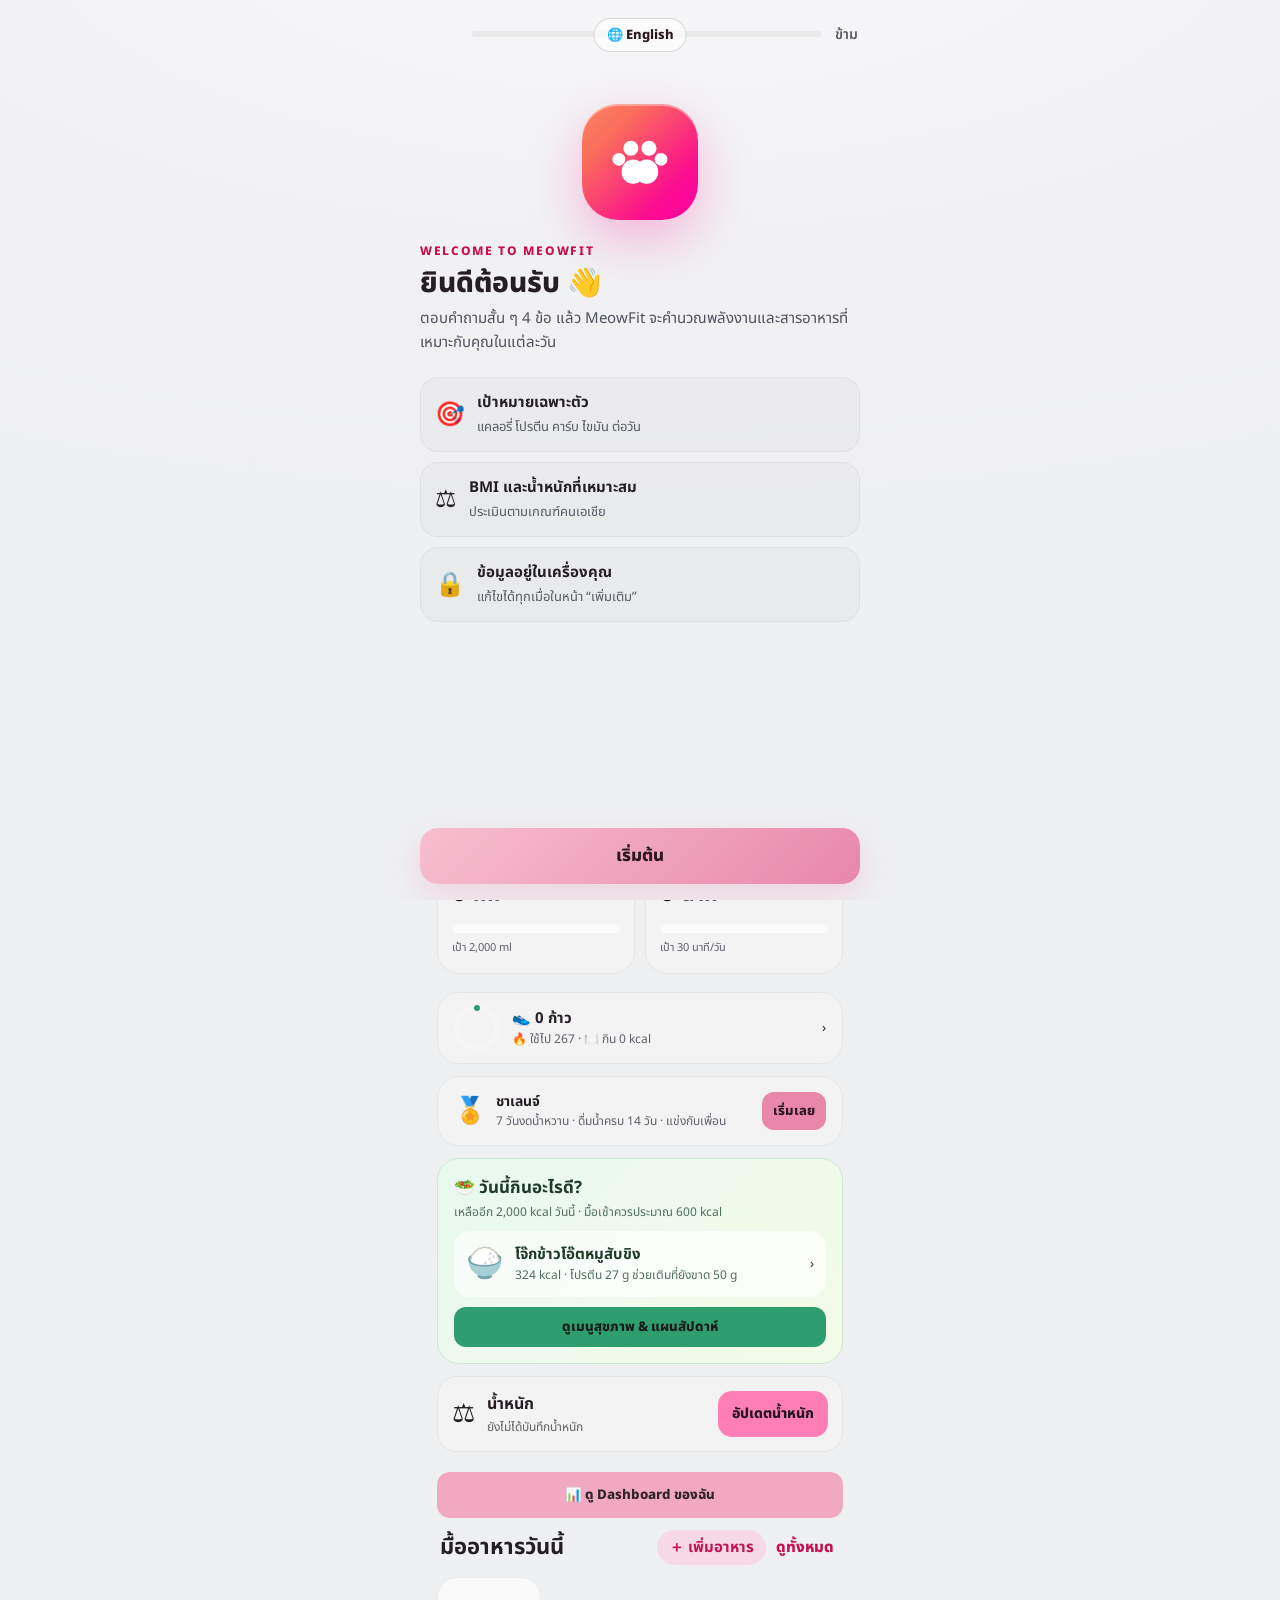
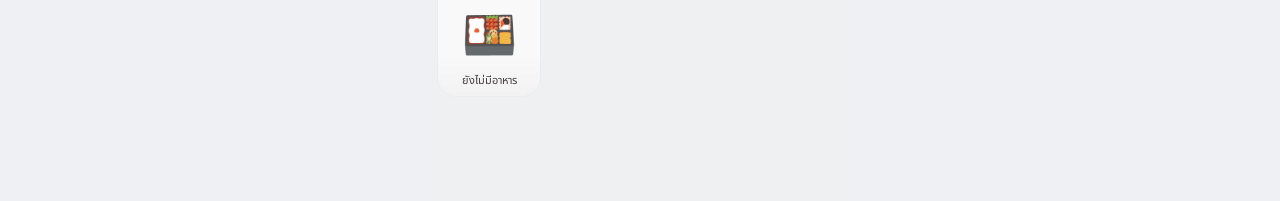
==== FoodWell_v89_Android_UI_Polish/android/app/src/main/assets/index.html @ 35761659 "Say or type what you ate; jump to yesterday's meals from an empty day - Food page: a "🗣️ บอกว่ากินอะ" ====
<!doctype html>
<html lang="th">
<head>
<meta charset="utf-8">
<script>
// fwL(th,en): pick the message for the chosen language (for text built from variables, which word lookup can't translate well)
// MeowFit's own AI proxy (Cloudflare Worker -> Gemini, key kept on Cloudflare; see ai-proxy/). A URL saved in Settings overrides it.
window.FW_AI_DEFAULT='https://round-frog-a0d0meowfit-ai.meowfitcaloriestracker.workers.dev/?k=70a9520d';
window.fwAiEndpoint=()=>{try{return String(s.settings.aiEndpoint||document.getElementById('aiEndpoint')?.value||FW_AI_DEFAULT||'').trim()}catch(e){return String(FW_AI_DEFAULT||'')}};
window.fwL=(th,en)=>{try{return localStorage.getItem('fw_lang')==='en'?en:th}catch(e){return th}};
</script>
<script>
// v116: English dates from the first render (the rest of the language switch is at the end of the page)
(function(){try{if(localStorage.getItem('fw_lang')!=='en')return}catch(e){return}
 const loc=l=>(l==null||/^th\b/i.test(String(l)))?'en-GB':l;
 ['toLocaleDateString','toLocaleTimeString','toLocaleString'].forEach(f=>{const o=Date.prototype[f];Date.prototype[f]=function(l,opt){return o.call(this,loc(l),opt)}});
 window.fwDatesEn=true})();
</script>
<meta name="viewport" content="width=device-width,initial-scale=1,viewport-fit=cover">
<meta name="theme-color" content="#101116">
<title>MeowFit</title>
<style>
@import url('https://fonts.googleapis.com/css2?family=Noto+Sans+Thai:wght@400;500;600;700;800&display=swap');
*{box-sizing:border-box}
:root{
 --bg:#101116;--panel:#1a1c22;--panel2:#242229;--pink:#f0a9c0;--pink2:#e887aa;
 --green:#59d49c;--blue:#62b8ee;--text:#f5f3f5;--muted:#9697a1;--line:#2a2c33;
}
body{margin:0;background:#262626;color:var(--text);font-family:"Noto Sans Thai",system-ui,sans-serif}
.app{max-width:430px;min-height:100vh;margin:auto;background:var(--bg);overflow:hidden}
.header{height:72px;display:flex;align-items:center;justify-content:space-between;padding:0 20px;border-bottom:1px solid #202229}
.header .back{font-size:28px;color:#ddd}.title{font-size:24px;font-weight:800}.head-actions{display:flex;gap:12px}.circle-btn{width:40px;height:40px;border:1px solid #363840;border-radius:12px;background:#181a20;color:#ddd;font-size:18px}
main{padding:0 12px 94px}
.home-date{text-align:center;padding:14px 0 10px;position:relative}.home-date .moon:active{transform:scale(.9)}.home-date .moon{transition:transform .15s;-webkit-tap-highlight-color:transparent;position:absolute;left:4px;top:13px;width:48px;height:48px;border-radius:50%;background:#252933;display:grid;place-items:center;font-size:28px}.home-date .gear{position:absolute;right:4px;top:17px;font-size:25px}.home-date h1{font-size:35px;margin:0;line-height:1.1}.home-date p{margin:3px 0 0;color:#9698a0;font-size:16px}
.welcome{margin:0 0 14px;padding:22px 18px;border-radius:28px;background:linear-gradient(135deg,#242129,#201f25);min-height:145px;display:flex;align-items:center;justify-content:space-between;border:1px solid #2d2c33}.welcome .bubble{background:#f2b4c8;color:#3a2730;border-radius:22px;padding:16px 18px;font-size:18px;font-weight:700;line-height:1.5;max-width:70%}.cat{font-size:58px;filter:saturate(.75)}
.summary{background:#f1adc3;color:#30232a;border-radius:26px;padding:18px 20px;display:flex;align-items:center;justify-content:space-between;margin-bottom:12px}.summary .label{font-size:18px;font-weight:800}.summary .value{font-size:44px;font-weight:800;line-height:1}.summary .unit{font-size:17px;margin-left:5px}.summary p{margin:6px 0 0;color:#654c56;font-size:13px}.ring{width:108px;height:108px;border-radius:50%;display:grid;place-items:center;background:conic-gradient(#17191f 0 230deg,#e58ea9 230deg 360deg);position:relative}.ring:after{content:"";position:absolute;inset:10px;border-radius:50%;background:#f1adc3}.ring span{position:relative;z-index:1;font-size:18px;font-weight:800;text-align:center}
.twocards{display:grid;grid-template-columns:1fr 1fr;gap:10px;margin-bottom:18px}.mini{background:#1a1c22;border:1px solid #272a31;border-radius:22px;padding:17px 14px;min-height:145px}.mini .ico{font-size:31px}.mini h3{margin:7px 0 0;font-size:18px}.mini .count{font-size:25px;font-weight:800}.mini small{color:#9698a0}.bar{height:9px;background:#353840;border-radius:99px;margin-top:12px;overflow:hidden}.bar i{display:block;height:100%;border-radius:99px}.blue i{background:var(--blue);width:0;transition:width .4s}.green i{background:var(--green);width:0;transition:width .4s}
.mini-goal{display:block;margin-top:6px;color:#8f929b;font-size:11px}
.section-head .sh-actions{display:flex;gap:4px;align-items:center}.section-head .sh-add{background:#f6d9e4;color:#b8577c;border-radius:999px;padding:6px 12px;font-weight:700}
.section-head{display:flex;justify-content:space-between;align-items:center;margin:4px 3px 10px}.section-head h2{font-size:22px;margin:0}.section-head button{border:0;background:none;color:#ee8eb0;font-weight:800;font-size:15px}
.food-row{display:flex;gap:12px;overflow-x:auto;padding:2px 0 10px}.food{min-width:92px;height:104px;background:#303139;border-radius:23px;display:grid;place-items:center;font-size:49px;border:1px solid #3a3c45}.food span{font-size:11px;color:#d2d2d6;margin-top:-20px}
.page{display:none;padding-top:18px}.page.active{display:block}
.page-title{display:flex;align-items:end;justify-content:space-between;margin-bottom:14px}.page-title h1{margin:0;font-size:29px}.page-title p{margin:0;color:var(--muted);font-size:11px}.add{width:44px;height:44px;border:0;border-radius:15px;background:var(--pink);color:#33242a;font-size:28px;font-weight:700}
.card{background:var(--panel);border:1px solid var(--line);border-radius:22px;padding:16px;margin-bottom:12px}.card h2{margin:0 0 12px;font-size:19px}
label{display:block;color:#c7c7cc;font-size:12px;margin:9px 0}input,select,textarea{width:100%;margin-top:5px;border:1px solid #343741;background:#111318;color:#f4f4f5;border-radius:13px;padding:12px;outline:0}textarea{min-height:70px}.two{display:grid;grid-template-columns:1fr 1fr;gap:9px}.primary{width:100%;border:0;border-radius:13px;background:var(--pink);color:#30242a;padding:13px;font-weight:800;margin-top:8px}.search{margin-bottom:10px}.filter-row{display:flex;gap:6px;overflow:auto;margin-bottom:10px}.filter{white-space:nowrap;border:1px solid #34363e;background:#191b20;color:#aeb0b7;border-radius:999px;padding:8px 12px}.filter.active{background:#f0a9c0;color:#31232a;border-color:#f0a9c0}
.list{display:grid;gap:8px}.item{display:flex;align-items:center;gap:10px;background:#191b20;border:1px solid #282a31;border-radius:17px;padding:10px}.thumb{width:56px;height:56px;border-radius:15px;background:#30323a;display:grid;place-items:center;font-size:29px;flex:none}.meta{flex:1;min-width:0}.meta b{display:block}.meta small{display:block;color:#92949e;font-size:10px;margin-top:2px}.delete{border:0;background:#302026;color:#e88ea9;border-radius:9px;padding:7px;font-size:10px}
.water{background:linear-gradient(160deg,#16222c,#171b22);text-align:center}.water .big{font-size:52px;font-weight:800}.water .big small{font-size:16px;color:var(--muted)}.water-wave{height:120px;border-radius:60% 60% 22px 22px;background:linear-gradient(#55b5eb,#2d86c1);margin:12px 0;opacity:.9}.quick{display:grid;grid-template-columns:repeat(3,1fr);gap:7px}.quick button{border:0;background:#24303a;color:#8ed1f5;border-radius:12px;padding:12px;font-weight:800}
.movement{background:linear-gradient(135deg,#18251f,#171b1d)}.move-icon{font-size:40px}.bottom{position:fixed;bottom:0;left:50%;transform:translateX(-50%);width:min(430px,100%);height:80px;background:#111318;border-top:1px solid #282a31;display:grid;grid-template-columns:repeat(5,1fr);z-index:10;padding:7px 4px calc(7px + env(safe-area-inset-bottom))}.nav{border:0;background:none;color:#777b85;display:flex;flex-direction:column;align-items:center;justify-content:center;gap:3px}.nav .nicon{font-size:25px}.nav span{font-size:10px;font-weight:700}.nav.active{color:#ef8eae}
.toast{position:fixed;bottom:94px;left:50%;transform:translate(-50%,15px);background:#f0a9c0;color:#33242a;padding:10px 15px;border-radius:12px;opacity:0;transition:.2s;z-index:20;font-weight:700;font-size:12px}.toast.show{opacity:1;transform:translate(-50%,0)}
@media(max-width:360px){.welcome .bubble{font-size:15px}.cat{font-size:48px}.summary .value{font-size:36px}.ring{width:92px;height:92px}.twocards{gap:7px}.mini{padding:13px 11px}}

.food-editor{animation:rise .25s ease}.form-actions{display:flex;gap:8px}.secondary-btn,.danger-btn{border:0;border-radius:13px;padding:12px 14px;font-weight:800}.secondary-btn{background:#2a2d35;color:#ddd}.danger-btn{background:#39232b;color:#f09ab0}
.item{transition:transform .15s,background .15s}.item:active{transform:scale(.985);background:#22252c}.item.clickable{cursor:pointer}.item .thumb{overflow:hidden}.item .thumb img{width:100%;height:100%;object-fit:cover}
.modal{position:fixed;inset:0;z-index:50;display:none}.modal.open{display:block}.modal-backdrop{position:absolute;inset:0;background:#0009;backdrop-filter:blur(4px)}.modal-sheet{position:absolute;left:50%;bottom:0;transform:translateX(-50%);width:min(430px,100%);max-height:88vh;overflow:auto;background:#191b21;border:1px solid #30323a;border-radius:28px 28px 0 0;padding:20px 17px 28px;animation:sheet .25s ease}.modal-close{position:absolute;right:15px;top:12px;width:38px;height:38px;border:0;border-radius:12px;background:#292c33;color:#eee;font-size:25px}.modal-photo{height:180px;border-radius:21px;background:#30323a;display:grid;place-items:center;font-size:70px;overflow:hidden;margin-bottom:16px}.modal-photo img{width:100%;height:100%;object-fit:cover}.modal-kicker{font-size:10px;color:#e89ab2;font-weight:800;letter-spacing:1px}.modal-sheet h2{font-size:27px;margin:3px 0}.modal-meta{font-size:12px;color:#999ba4}.nutrition-grid{display:grid;grid-template-columns:repeat(2,1fr);gap:8px;margin:16px 0}.nut{background:#24272e;border-radius:14px;padding:11px}.nut b{display:block;font-size:17px}.nut small{color:#92949e}.modal-note{font-size:12px;color:#aaa;line-height:1.6}.modal-actions{display:grid;grid-template-columns:1fr 1fr;gap:8px;margin-top:14px}
@keyframes sheet{from{transform:translate(-50%,100%)}to{transform:translate(-50%,0)}}@keyframes rise{from{opacity:0;transform:translateY(6px)}to{opacity:1;transform:none}}

.quick-foods{display:flex;gap:8px;overflow:auto;padding:0 0 14px}.quick-food{min-width:116px;border:1px solid #30333b;background:#1b1d23;color:#eee;border-radius:15px;padding:10px;text-align:left}.quick-food b{display:block;font-size:12px;white-space:nowrap;overflow:hidden;text-overflow:ellipsis}.quick-food small{color:#8f929b;font-size:9px}.quick-food:active{background:#282b32}.history-pill{display:inline-flex;align-items:center;gap:6px;background:#24272e;border-radius:10px;padding:7px 9px;font-size:11px;color:#d6d7da}.history-pill button{border:0;background:none;color:#e997ae;font-size:13px}.time-badge{display:inline-block;background:#272a31;color:#a9abb3;border-radius:7px;padding:2px 6px;font-size:9px;margin-left:4px}

.profile-card{display:flex;align-items:center;gap:13px}.avatar{width:55px;height:55px;border-radius:18px;background:#25282f;display:grid;place-items:center;font-size:28px}.settings-grid{display:grid;gap:8px}.setting-row{display:flex;justify-content:space-between;align-items:center;background:#1f2127;border-radius:14px;padding:12px}.setting-row small{display:block;color:#8f929b;font-size:9px;margin-top:2px}.switch{appearance:none;width:48px;height:28px;border-radius:99px;background:#3a3d45;position:relative;cursor:pointer;margin:0}.switch:checked{background:#e98eae}.switch:after{content:"";position:absolute;width:22px;height:22px;border-radius:50%;background:#fff;left:3px;top:3px;transition:.2s}.switch:checked:after{left:23px}.theme-soft{--bg:#17171b;--panel:#222128;--panel2:#2b2931;--line:#383640}.profile-name{font-size:20px;font-weight:800}.profile-sub{font-size:10px;color:#999ba4}.history-stats{display:grid;grid-template-columns:repeat(3,1fr);gap:7px;margin-bottom:12px}.history-stats div{background:#24272e;border-radius:14px;padding:11px}.history-stats b{display:block;font-size:19px}.history-stats small{font-size:9px;color:#92949e}.history-days{display:grid;gap:7px;max-height:260px;overflow:auto}.history-day{display:flex;justify-content:space-between;align-items:center;background:#1f2127;border-radius:13px;padding:10px}.history-day b{font-size:12px}.history-day small{color:#90929a;font-size:9px}.import-label{display:block;border:0;background:#2a2d35;color:#ddd;border-radius:13px;padding:12px 14px;text-align:center;font-size:12px;font-weight:800}.import-label input{display:none}

.trend-card{background:#191b21;border:1px solid #2b2e36;border-radius:20px;padding:14px;margin-bottom:12px}.trend-head{display:flex;justify-content:space-between;align-items:center;margin-bottom:10px}.trend-head h2{margin:0;font-size:16px}.trend-head small{color:#8f929b;font-size:9px}.trend-row{display:grid;grid-template-columns:44px 1fr 38px;gap:8px;align-items:end;margin:10px 0}.trend-label{font-size:9px;color:#999ba4}.trend-bars{height:72px;display:flex;align-items:flex-end;gap:5px;border-bottom:1px solid #30333b}.trend-bar{flex:1;min-width:8px;border-radius:7px 7px 2px 2px;background:linear-gradient(180deg,#ef8eae,#b85f83);position:relative}.trend-bar.waterbar{background:linear-gradient(180deg,#78bdf5,#4f83bd)}.trend-bar.movebar{background:linear-gradient(180deg,#8fd8a8,#4b9a6b)}.trend-day{font-size:8px;color:#777b85;text-align:center;position:absolute;bottom:-15px;left:50%;transform:translateX(-50%);white-space:nowrap}.trend-value{font-size:9px;color:#bbb}.date-picker{display:flex;gap:8px;align-items:center;margin-bottom:10px}.date-picker input{flex:1}.selected-day{background:#24272e;border-radius:14px;padding:12px;margin-top:8px}.selected-day b{font-size:13px}.selected-day p{margin:4px 0 0;color:#a4a6ae;font-size:11px;line-height:1.6}

/* MeowFit v9 motion polish */
@keyframes floatCat{0%,100%{transform:translateY(0) rotate(-2deg)}50%{transform:translateY(-7px) rotate(2deg)}}
@keyframes bubbleIn{0%{opacity:0;transform:translateY(8px) scale(.97)}100%{opacity:1;transform:none}}
@keyframes cardIn{0%{opacity:0;transform:translateY(10px)}100%{opacity:1;transform:none}}
@keyframes pulseSoft{0%,100%{box-shadow:0 0 0 0 rgba(240,169,192,0)}50%{box-shadow:0 0 0 7px rgba(240,169,192,.06)}}
@keyframes waveMove{0%{transform:translateX(0)}50%{transform:translateX(-12px)}100%{transform:translateX(0)}}
.welcome{animation:cardIn .45s ease both,pulseSoft 4s ease-in-out 1s infinite}
.welcome .bubble{animation:bubbleIn .55s .08s ease both}
.cat{animation:floatCat 2.8s ease-in-out infinite;transform-origin:50% 90%}
.twocards .mini,.food-strip,.card,.trend-card,.profile-card{animation:cardIn .42s ease both}
.twocards .mini:nth-child(2){animation-delay:.06s}.food-strip{animation-delay:.1s}
.mini,.card,.trend-card,.setting-row,.item,.nav,.circle-btn,.quick button,.primary{transition:transform .18s ease,box-shadow .18s ease,border-color .18s ease,background .18s ease}
.mini:active,.card:active{transform:scale(.99)}
.nav:active,.circle-btn:active,.quick button:active,.primary:active{transform:scale(.94)}
.mini:hover,.trend-card:hover,.profile-card:hover{box-shadow:0 8px 24px rgba(0,0,0,.18)}
.water-wave{animation:waveMove 4s ease-in-out infinite}
.ripple{position:fixed;width:18px;height:18px;border-radius:50%;pointer-events:none;background:rgba(240,169,192,.32);transform:translate(-50%,-50%) scale(0);animation:ripple .5s ease-out forwards;z-index:999}
@keyframes ripple{to{transform:translate(-50%,-50%) scale(5);opacity:0}}
@media (prefers-reduced-motion:reduce){*,*::before,*::after{animation:none!important;transition:none!important}}

.insight-card{background:linear-gradient(145deg,#211b24,#191a20);border:1px solid rgba(240,169,192,.16)}
.insight-list{display:grid;gap:8px;margin-top:12px}.insight-item{display:flex;gap:10px;align-items:center;padding:11px 12px;border-radius:16px;background:#24242b}.insight-icon{font-size:21px}.insight-item b{font-size:12px}.insight-item small{display:block;color:#a9a5ad;font-size:10px;margin-top:2px}
.quick-actions{display:grid;grid-template-columns:repeat(3,1fr);gap:8px;margin-top:12px}.quick-action{border:0;border-radius:18px;padding:12px 7px;background:#24242b;color:#fff;font-weight:700;font-size:11px;font-family:inherit;cursor:pointer;transition:transform .16s,background .16s}.quick-action:active{transform:scale(.95);background:#302b32}.quick-action span{display:block;font-size:20px;margin-bottom:4px}
@media(prefers-reduced-motion:no-preference){.insight-item{animation:rise .35s both}.insight-item:nth-child(2){animation-delay:.05s}.insight-item:nth-child(3){animation-delay:.1s}}

.trophy-grid{display:grid;grid-template-columns:repeat(2,minmax(0,1fr));gap:10px;margin-top:12px}.trophy{background:#1f2127;border:1px solid #2d3038;border-radius:20px;padding:10px;display:grid;grid-template-columns:78px minmax(0,1fr);gap:9px;align-items:center;min-height:138px;transition:.18s;overflow:hidden}.trophy.locked{opacity:.5;filter:saturate(.45)}.trophy.unlocked{border-color:#e98eae;box-shadow:0 8px 24px rgba(233,142,174,.12),inset 0 0 24px rgba(233,142,174,.035)}.trophy-art{width:78px;height:104px;border-radius:16px;overflow:hidden;background:#17181d;border:1px solid #343640;display:grid;place-items:center}.trophy-art img{width:100%;height:100%;object-fit:contain;display:block}.trophy.locked .trophy-art{filter:grayscale(1) brightness(.55)}.trophy-body{min-width:0}.trophy-icon{width:42px;height:42px;border-radius:14px;background:#292b33;display:grid;place-items:center;font-size:22px;flex:none;margin-bottom:7px}.trophy b{display:block;font-size:12px;line-height:1.25}.trophy small{display:block;color:#92949e;font-size:9px;margin-top:4px;line-height:1.35}.trophy-progress{height:5px;background:#30333b;border-radius:99px;overflow:hidden;margin-top:7px}.trophy-progress i{display:block;height:100%;background:#e98eae;border-radius:99px}.trophy-count{font-size:11px;color:#e997ae;font-weight:800}.trophy-filter{display:flex;gap:7px;margin:12px 0 4px;overflow:auto;padding-bottom:2px}.trophy-filter button{flex:0 0 auto;border:1px solid #343640;background:#24262d;color:#aaaeba;border-radius:999px;padding:7px 11px;font-size:10px;font-weight:800;cursor:pointer}.trophy-filter button.active{background:#efa0bc;color:#35252c;border-color:#efa0bc;box-shadow:0 5px 14px rgba(239,160,188,.14)} .trophy-tools{display:flex;gap:7px;align-items:center;margin:10px 0 2px}.trophy-tools select{margin:0;flex:1;padding:8px 10px;font-size:10px}.trophy-fav{position:absolute;top:7px;right:7px;width:30px;height:30px;border:1px solid #3a333b;border-radius:10px;background:#202127;color:#8e9098;display:grid;place-items:center;font-size:15px;cursor:pointer;z-index:2}.trophy-fav.active{color:#ffd36b;border-color:#6b5260;background:#30262c}.trophy{position:relative}.trophy-star-note{font-size:9px;color:#9b9da5;margin-top:3px}.trophy-detail-fav{position:absolute;z-index:4;right:62px;top:14px;width:40px;height:40px;border:1px solid #3b343d;border-radius:13px;background:#25232a;color:#8e9098;font-size:19px;cursor:pointer}.trophy-detail-fav.active{color:#ffd36b;border-color:#6b5260}..trophy-summary{display:grid;grid-template-columns:1fr auto;gap:10px;align-items:center;margin-top:10px;padding:10px 12px;border:1px solid #34353d;border-radius:15px;background:#202127}.trophy-summary small{display:block;color:#90939d;font-size:9px}.trophy-summary b{display:block;color:#f2a0bb;font-size:12px;margin-bottom:5px}.trophy-summary-bar{height:6px;background:#30323a;border-radius:99px;overflow:hidden}.trophy-summary-bar i{display:block;height:100%;background:linear-gradient(90deg,#e98eae,#f7bfd0);border-radius:99px}.trophy-summary-pct{color:#f3a0bb;font-weight:900;font-size:13px}.trophy-share{border:1px solid #4a303b;background:#2a2026;color:#f2a1bd;border-radius:10px;padding:6px 8px;font-size:10px;font-weight:800;cursor:pointer;margin-top:7px}.trophy-share:active{transform:scale(.95)}.trophy-fallback{display:grid;place-items:center;min-height:180px;background:#24272e;border-radius:20px;color:#f39abc;font-size:42px}.trophy-fallback:after{content:"🏆"}@media(max-width:360px){.trophy{grid-template-columns:68px minmax(0,1fr);padding:8px;gap:7px}.trophy-art{width:68px;height:96px}.trophy b{font-size:11px}.trophy small{font-size:8px}}
/* MeowFit v27 — Trophy showcase */
.trophy-showcase{margin-top:12px;padding:12px;border:1px solid #34353d;border-radius:18px;background:linear-gradient(145deg,#211d24,#1a1c22);box-shadow:inset 0 0 24px rgba(239,155,190,.025)}
.trophy-showcase-head{display:flex;align-items:center;justify-content:space-between;gap:8px}.trophy-showcase-head b{font-size:12px}.trophy-showcase-head small{color:#999ca6;font-size:9px}
.trophy-showcase-row{display:grid;grid-template-columns:repeat(3,1fr);gap:8px;margin-top:9px}.showcase-item{min-width:0;text-align:center;border:1px solid #353740;background:#1e2026;border-radius:15px;padding:7px;cursor:pointer;transition:.18s}.showcase-item:active{transform:scale(.97)}
.showcase-item img{width:100%;height:72px;object-fit:contain;display:block;border-radius:11px;background:#12141a}.showcase-item b{display:block;font-size:9px;margin-top:5px;white-space:nowrap;overflow:hidden;text-overflow:ellipsis}.showcase-item small{display:block;color:#e99ab5;font-size:8px;margin-top:2px}.showcase-empty{grid-column:1/-1;text-align:center;color:#8e919b;font-size:9px;padding:10px}
.trophy-showcase-share{margin-top:9px;width:100%;border:1px solid #684253;background:#2b2027;color:#f0a0bb;border-radius:13px;padding:9px;font-size:10px;font-weight:900;cursor:pointer}.trophy-showcase-share:active{transform:scale(.98)}
@media(max-width:360px){.showcase-item img{height:62px}}
/* MeowFit v18 trophy detail */
.trophy{cursor:pointer;position:relative}
.trophy:active{transform:scale(.985)}
.trophy.unlocked .trophy-art{box-shadow:0 0 0 1px rgba(240,169,192,.18),0 8px 20px rgba(240,169,192,.08)}
.trophy-detail{position:fixed;inset:0;z-index:80;display:none}
.trophy-detail.open{display:block}
.trophy-detail-backdrop{position:absolute;inset:0;background:rgba(0,0,0,.78);backdrop-filter:blur(7px);z-index:0;pointer-events:auto}
.trophy-detail-sheet{position:absolute;z-index:1;pointer-events:auto;left:50%;bottom:0;transform:translateX(-50%);width:min(430px,100%);background:linear-gradient(160deg,#211d24,#17191f);border:1px solid #3a3038;border-radius:30px 30px 0 0;padding:18px 18px 30px;max-height:90vh;overflow:auto;animation:trophyRise .28s ease}
.trophy-detail-close{position:absolute;z-index:3;cursor:pointer;touch-action:manipulation;right:15px;top:14px;width:40px;height:40px;border:1px solid #3b343d;border-radius:13px;background:#25232a;color:#fff;font-size:24px}
.trophy-detail-art{width:210px;height:210px;margin:8px auto 14px;border-radius:28px;overflow:hidden;background:#111319;border:1px solid #4a3540;box-shadow:0 15px 40px rgba(0,0,0,.35);display:grid;place-items:center}
.trophy-detail-art img{width:100%;height:100%;object-fit:cover}
.trophy-detail-sheet.locked .trophy-detail-art{filter:grayscale(1) brightness(.48)}
.trophy-detail-kicker{text-align:center;color:#ee91b0;font-size:11px;font-weight:800}
.trophy-detail-sheet h2{text-align:center;font-size:27px;margin:4px 0}
.trophy-detail-desc{text-align:center;color:#aaaab2;font-size:12px;margin:0 auto;max-width:310px;line-height:1.6}
.trophy-detail-progress{height:8px;background:#30323a;border-radius:99px;overflow:hidden;margin:18px 20px 6px}
.trophy-detail-progress i{display:block;height:100%;background:linear-gradient(90deg,#e98eae,#f5b1c7);border-radius:99px}
.trophy-detail-count{text-align:center;color:#e99ab4;font-size:12px;font-weight:800}
.trophy-detail-actions{display:grid;grid-template-columns:1fr;gap:8px;margin-top:16px}.trophy-detail-actions button{border:0;position:relative;z-index:4;cursor:pointer;pointer-events:auto;touch-action:manipulation;border-radius:15px;padding:13px;font-weight:800;font-size:12px}
.trophy-detail-share{background:#f0a9c0;color:#34242b}.trophy-detail-lock{background:#292b32;color:#9699a2}
@keyframes trophyRise{from{opacity:0;transform:translate(-50%,100%)}to{opacity:1;transform:translate(-50%,0)}}

/* MeowFit v21 — trophy detail visual match */
.trophy-detail-sheet{width:min(430px,100%);padding:16px 18px 26px;background:linear-gradient(160deg,#211f25,#17181d);border:1px solid #3d3440;border-radius:30px 30px 0 0;max-height:90vh;box-sizing:border-box}
.trophy-detail-art{width:min(310px,82vw);height:min(310px,82vw);margin:32px auto 16px;border-radius:28px;border:1px solid #513744;background:#111;box-shadow:0 0 0 1px rgba(255,130,180,.08),0 14px 36px rgba(0,0,0,.45);object-fit:cover}
.trophy-detail-art img{width:100%;height:100%;object-fit:contain;image-rendering:auto;display:block}
.trophy-detail-kicker{text-align:center;color:#ee91b0;font-size:12px;font-weight:900;margin-top:2px}
.trophy-detail-sheet h2{text-align:center;font-size:30px;line-height:1.1;margin:6px 0 8px;color:#fff}
.trophy-detail-desc{text-align:center;color:#a7a8b0;font-size:13px;margin:0 auto;max-width:330px;line-height:1.55}
.trophy-detail-progress{height:8px;background:#34343d;border-radius:99px;overflow:hidden;margin:20px 16px 7px}
.trophy-detail-progress i{background:#ef9abb}
.trophy-detail-count{text-align:center;color:#ee9bb6;font-size:13px;font-weight:900}
.trophy-detail-status{margin:14px 0 10px;padding:14px 12px;border:1px solid #34353e;border-radius:16px;background:#202127;text-align:center}
.trophy-detail-status b{display:block;color:#f0a0bb;font-size:16px}.trophy-detail-status small{display:block;color:#9698a2;font-size:11px;margin-top:4px}
.trophy-detail-quote{margin:10px 0;padding:14px 16px;border:1px solid #75445a;border-radius:16px;background:linear-gradient(90deg,#281d25,#202027);color:#f0a7c0;text-align:center;font-size:12px;line-height:1.55}
.trophy-detail-actions{grid-template-columns:1fr;margin-top:12px}.trophy-detail-actions button{min-height:52px;border-radius:18px;font-size:14px}.trophy-detail-share{background:#efa1bd;color:#34242b;box-shadow:0 8px 20px rgba(239,161,189,.12)}
.trophy-detail-lock{background:#292b32;color:#a4a6af}
@media(max-width:360px){.trophy-detail-art{width:270px;height:270px}.trophy-detail-sheet h2{font-size:27px}}

/* MeowFit v24 — trophy unlock celebration */
.trophy-celebrate{position:fixed;inset:0;z-index:120;display:none;place-items:center;background:rgba(5,6,10,.78);backdrop-filter:blur(8px);padding:20px}
.trophy-celebrate.open{display:grid}
.trophy-celebrate-card{width:min(360px,92vw);background:linear-gradient(160deg,#251d26,#17191f);border:1px solid #ef9bbb;border-radius:28px;padding:24px 18px 20px;text-align:center;box-shadow:0 0 0 1px rgba(255,160,200,.08),0 20px 60px rgba(0,0,0,.55);animation:popTrophy .35s ease}
.trophy-celebrate-card .spark{font-size:34px;animation:sparkFloat 1.5s ease-in-out infinite}
.trophy-celebrate-card h3{font-size:24px;margin:8px 0 4px}.trophy-celebrate-card p{color:#b0b1ba;font-size:12px;margin:0 0 16px}.trophy-celebrate-card button{width:100%;border:0;border-radius:16px;padding:13px;background:#efa0bc;color:#35252c;font-weight:900;font-size:14px}
.trophy-celebrate-art{width:190px;height:190px;margin:8px auto 10px;border-radius:24px;overflow:hidden;background:#111;border:1px solid #553844;display:grid;place-items:center;box-shadow:0 0 30px rgba(239,155,187,.2)}
.trophy-celebrate-art img{width:100%;height:100%;object-fit:contain}
@keyframes popTrophy{from{opacity:0;transform:scale(.86)}to{opacity:1;transform:scale(1)}}
@keyframes sparkFloat{50%{transform:translateY(-6px) scale(1.05)}}

/* MeowFit v28 — trophy progress helper */
.trophy-next-card{margin-top:10px;padding:12px;border:1px solid #34353d;border-radius:18px;background:#1d1f25}
.trophy-next-head{display:flex;justify-content:space-between;gap:8px;align-items:center}.trophy-next-head b{font-size:11px}.trophy-next-head small{color:#92949e;font-size:8px}
.trophy-next-list{display:grid;gap:7px;margin-top:9px}.trophy-next-item{display:grid;grid-template-columns:42px 1fr auto;gap:8px;align-items:center;padding:8px;border-radius:13px;background:#24262d;border:1px solid #30323a;cursor:pointer}.trophy-next-item:active{transform:scale(.985)}
.trophy-next-art{width:42px;height:42px;border-radius:11px;background:#15171c;overflow:hidden;border:1px solid #383a43;display:grid;place-items:center}.trophy-next-art img{width:100%;height:100%;object-fit:contain}.trophy-next-name{font-size:10px;font-weight:900}.trophy-next-meta{color:#92949e;font-size:8px;margin-top:2px}.trophy-next-bar{height:4px;background:#343740;border-radius:99px;overflow:hidden;margin-top:5px}.trophy-next-bar i{display:block;height:100%;background:linear-gradient(90deg,#e98eae,#f6c2d3);border-radius:99px}.trophy-next-pct{font-size:9px;font-weight:900;color:#efa0bc}

/* MeowFit v29 — Trophy Complete Layer 1 */
.trophy-confetti{position:fixed;inset:0;z-index:125;pointer-events:none;overflow:hidden}
.trophy-confetti i{position:absolute;top:-18px;width:8px;height:13px;border-radius:3px;animation:trophyConfettiFall 1.5s cubic-bezier(.2,.7,.3,1) forwards;opacity:.95}
@keyframes trophyConfettiFall{0%{transform:translate3d(0,-20px,0) rotate(0)}100%{transform:translate3d(var(--dx),110vh,0) rotate(620deg);opacity:0}}
.trophy-celebrate-card{position:relative;overflow:hidden}
.trophy-celebrate-card:before{content:"";position:absolute;inset:-40%;background:radial-gradient(circle at 50% 28%,rgba(255,177,208,.22),transparent 36%);pointer-events:none}
.trophy-celebrate-art{position:relative;z-index:1}
.trophy-celebrate-card h3,.trophy-celebrate-card p,.trophy-celebrate-card button{position:relative;z-index:1}
.trophy-share-card-modal{position:fixed;inset:0;z-index:130;display:none;place-items:center;background:rgba(5,6,10,.82);backdrop-filter:blur(9px);padding:18px}
.trophy-share-card-modal.open{display:grid}
.trophy-share-card-box{width:min(390px,94vw);max-height:92vh;overflow:auto;background:#181a20;border:1px solid #4a3440;border-radius:26px;padding:14px;box-shadow:0 24px 70px rgba(0,0,0,.6)}
.trophy-share-preview{width:100%;display:block;border-radius:20px;background:#11141b;border:1px solid #343743}
.trophy-share-actions{display:grid;grid-template-columns:1fr 1fr;gap:8px;margin-top:10px}.trophy-share-actions button{border:0;border-radius:14px;padding:12px;font-weight:900;font-size:12px;cursor:pointer}.trophy-share-download{background:#2a2c34;color:#ddd}.trophy-share-native{background:#efa0bc;color:#34242b}
.trophy-detail-share-row{display:grid;grid-template-columns:1fr 1fr;gap:8px}.trophy-detail-share-row button{min-height:52px}
@media(max-width:360px){.trophy-detail-share-row{grid-template-columns:1fr}.trophy-share-card-box{padding:10px}}

/* v31 food upgrade */
.meal-shortcuts{display:grid;grid-template-columns:repeat(4,1fr);gap:8px;margin:0 0 14px}.meal-shortcut{border:1px solid #343640;background:#181a20;color:#eee;border-radius:18px;padding:11px 6px;text-align:center;font-weight:800;font-size:12px;cursor:pointer}.meal-shortcut span{display:block;font-size:24px;margin-bottom:4px}.meal-shortcut.active{background:linear-gradient(135deg,#f2b1c7,#d987aa);color:#30232a;border-color:transparent}.photo-preview{display:none;margin-top:8px;border-radius:18px;overflow:hidden;height:150px;background:#121318;border:1px solid #33353d;position:relative}.photo-preview img{width:100%;height:100%;object-fit:cover}.photo-preview button{position:absolute;right:8px;top:8px;border:0;background:#101116cc;color:#fff;border-radius:12px;padding:7px 10px}.food-empty-tip{padding:14px;border:1px dashed #3a3c45;border-radius:18px;color:#a0a2aa;text-align:center;font-size:12px}

/* MeowFit v32 — Dashboard */
.dashboard-hero{background:linear-gradient(145deg,#2a1f2a,#1b1d25);border:1px solid #5a3a49;border-radius:24px;padding:18px;margin-bottom:12px;box-shadow:0 12px 28px rgba(0,0,0,.18)}
.dashboard-kicker{color:#ee9bb7;font-size:10px;font-weight:900;letter-spacing:.12em}.dashboard-hero h2{margin:5px 0 3px;font-size:22px}.dashboard-hero p{margin:0;color:#9c9ea7;font-size:11px}.dashboard-stats{display:grid;grid-template-columns:repeat(3,1fr);gap:8px;margin-top:14px}.dashboard-stat{background:#20222a;border:1px solid #343640;border-radius:17px;padding:11px 8px;text-align:center}.dashboard-stat b{display:block;font-size:17px}.dashboard-stat small{display:block;color:#999ba5;font-size:9px;margin-top:3px}.dashboard-card{background:#191b22;border:1px solid #30323a;border-radius:22px;padding:15px;margin-bottom:12px}.dashboard-card h3{margin:0;font-size:14px}.dashboard-card p{color:#92949e;font-size:10px;margin:4px 0 12px}.dash-bars{display:grid;grid-template-columns:repeat(7,1fr);gap:7px;align-items:end;height:150px}.dash-col{height:100%;display:flex;flex-direction:column;justify-content:end;align-items:center;gap:5px}.dash-bar{width:100%;max-width:28px;min-height:5px;border-radius:10px 10px 5px 5px;background:linear-gradient(180deg,#f4b2c9,#d87fa5);box-shadow:0 5px 16px rgba(239,160,188,.12)}.dash-col small{font-size:8px;color:#898b95}.dash-value{font-size:8px;color:#c8c9d0}.dashboard-two{display:grid;grid-template-columns:1fr 1fr;gap:10px}.dashboard-mini{background:#20222a;border:1px solid #343640;border-radius:18px;padding:13px}.dashboard-mini b{font-size:20px}.dashboard-mini small{display:block;color:#999ba5;font-size:9px;margin-top:3px}.dashboard-note{padding:12px;border-radius:16px;background:linear-gradient(90deg,#251e26,#20232c);border:1px solid #45323c;color:#d9a0b6;font-size:11px;line-height:1.55}
@media(max-width:360px){.dashboard-stats{gap:5px}.dashboard-stat b{font-size:15px}}

.profile-hero{background:linear-gradient(135deg,#25212a,#1b1d24);border:1px solid #3b3340;border-radius:24px;padding:18px;margin:10px 0 12px;position:relative;overflow:hidden}.profile-hero:after{content:"";position:absolute;width:150px;height:150px;border-radius:50%;background:rgba(239,160,188,.10);right:-45px;top:-55px}.profile-avatar-lg.has-photo{background-size:cover!important;background-position:center!important;overflow:hidden}.pf-photo-row{display:flex;align-items:center;gap:12px;margin:10px 0 12px}.pf-photo-btns{flex:1}.pf-photo-btns>div{display:flex;flex-wrap:wrap;gap:6px;margin:6px 0 4px}.pf-photo-btns .secondary-btn{padding:8px 10px;font-size:12px}.pf-photo-btns small{color:var(--muted,#999);font-size:11px}.profile-main{display:flex;align-items:center;gap:14px;position:relative;z-index:1}.profile-avatar-lg{width:76px;height:76px;border-radius:25px;display:grid;place-items:center;background:#302a34;border:1px solid #51404c;font-size:38px;box-shadow:0 8px 24px rgba(0,0,0,.18)}.profile-hero h2{margin:0;font-size:22px}.profile-hero p{margin:4px 0 0;color:#a5a6ae;font-size:10px}.profile-stats{display:grid;grid-template-columns:repeat(4,1fr);gap:7px;margin-top:15px;position:relative;z-index:1}.profile-stat{background:#20222a;border-radius:15px;padding:10px 6px;text-align:center}.profile-stat b{display:block;font-size:18px}.profile-stat small{color:#92949d;font-size:8px}.profile-insight{margin-top:10px;background:#20222a;border-radius:15px;padding:11px;color:#c8c9cf;font-size:10px;line-height:1.55}.profile-section-title{display:flex;justify-content:space-between;align-items:center;margin-bottom:9px}.profile-section-title h3{margin:0;font-size:14px}.profile-section-title small{color:#888b94;font-size:9px}.profile-chip-row{display:flex;gap:7px;flex-wrap:wrap}.profile-chip{background:#262932;border:1px solid #383b45;border-radius:999px;padding:7px 10px;color:#d6d7dc;font-size:9px}.profile-recent{display:grid;gap:7px}.profile-recent-item{display:flex;align-items:center;gap:9px;background:#20222a;border-radius:13px;padding:10px}.profile-recent-icon{width:34px;height:34px;border-radius:11px;background:#2c2f38;display:grid;place-items:center}.profile-recent-item b{font-size:10px}.profile-recent-item small{display:block;color:#858891;font-size:8px;margin-top:2px}.theme-soft .profile-hero{background:linear-gradient(135deg,#fff5f8,#f4eef2);border-color:#ead9df}.theme-soft .profile-avatar-lg,.theme-soft .profile-stat,.theme-soft .profile-insight,.theme-soft .profile-recent-item{background:#fff}.theme-soft .profile-chip{background:#f5eef2;border-color:#ead9df;color:#555}

/* MeowFit v36 — Custom Home */
.home-custom-tools{display:flex;gap:7px;margin:10px 0}.home-custom-tools button{flex:1;border:1px solid #383a43;background:#20222a;color:#eee;border-radius:14px;padding:10px;font-weight:800;font-size:10px}.home-edit-hint{display:none;padding:9px 11px;border:1px dashed #80506a;background:#241d25;color:#dba1b8;border-radius:14px;font-size:9px;margin-bottom:9px}.home-editing .home-edit-hint{display:block}.home-editing .home-sortable{outline:1px dashed #e58bab;outline-offset:4px;cursor:grab}.home-sortable.dragging{opacity:.45;transform:scale(.99)}.home-card-hidden{display:none!important}.home-widget-menu{display:none;background:#191b22;border:1px solid #343640;border-radius:18px;padding:10px;margin-bottom:10px}.home-widget-menu.open{display:block}.home-widget-row{display:flex;align-items:center;justify-content:space-between;gap:8px;padding:8px 4px}.home-widget-row span{font-size:10px}.home-widget-row button{border:0;border-radius:10px;padding:7px 10px;background:#2b2d36;color:#eee;font-size:9px;font-weight:800}.theme-soft .home-widget-menu{background:#fff;border-color:#e6dbe0}.theme-soft .home-widget-row button{background:#f3edf0;color:#444}

/* v37 Food Search & Filters */
.food-filter-panel{margin:12px 0;padding:14px;border:1px solid rgba(255,255,255,.08);border-radius:20px;background:rgba(255,255,255,.035)}
.food-search-row{display:flex;gap:8px;align-items:center}.food-search-row input{flex:1}
.food-filter-chips{display:flex;gap:7px;overflow:auto;padding:9px 0 2px}.food-filter-chip{border:1px solid rgba(255,255,255,.1);background:rgba(255,255,255,.04);color:inherit;border-radius:999px;padding:7px 11px;white-space:nowrap;font-size:12px}.food-filter-chip.active{background:var(--pink,#ff6f9f);color:#fff;border-color:transparent}
.food-filter-grid{display:grid;grid-template-columns:1fr 1fr;gap:8px;margin-top:8px}.food-filter-grid select{width:100%}
.food-results-meta{font-size:12px;opacity:.65;margin:10px 2px}.food-empty{padding:20px;text-align:center;opacity:.65;border:1px dashed rgba(255,255,255,.12);border-radius:16px}

/* v38 food photo + favorites */
.v38-photo-tools{display:flex;gap:8px;margin:8px 0 4px}.v38-photo-tools .photo-btn{flex:1;border:1px solid #3a3c45;background:#24272e;color:#eee;border-radius:14px;padding:11px;font-weight:800;cursor:pointer;text-align:center}.v38-photo-tools .photo-btn:active{transform:scale(.98)}.v38-photo-hint{font-size:10px;color:#8f929b;margin:5px 2px 10px}.food-star{width:34px;height:34px;border:1px solid #3a333b;border-radius:11px;background:#202127;color:#8e9098;font-size:17px;display:grid;place-items:center;cursor:pointer}.food-star.active{color:#ffd36b;border-color:#6b5260;background:#30262c}.item .food-card-actions{display:flex;align-items:center;gap:6px;margin-left:auto}.food-photo-grid{display:grid;grid-template-columns:repeat(4,1fr);gap:8px;margin:8px 0 16px}.food-photo-tile{aspect-ratio:1;border-radius:15px;overflow:hidden;background:#24272e;border:1px solid #343640;position:relative;cursor:pointer}.food-photo-tile img{width:100%;height:100%;object-fit:cover}.food-photo-tile span{position:absolute;left:5px;right:5px;bottom:5px;padding:4px 5px;border-radius:8px;background:#0009;color:#fff;font-size:8px;white-space:nowrap;overflow:hidden;text-overflow:ellipsis}.v38-scan-note{padding:10px 12px;border-radius:14px;background:rgba(239,160,188,.07);border:1px solid rgba(239,160,188,.16);font-size:10px;color:#bdb1b6;margin-top:8px}
@media(max-width:360px){.food-filter-grid{grid-template-columns:1fr}}

/* v39 */
.v39-assist{margin-top:10px;padding:13px;border:1px solid rgba(239,160,188,.18);background:rgba(239,160,188,.055);border-radius:18px}
.v39-assist-head{display:flex;justify-content:space-between;align-items:center;gap:8px}.v39-assist-head b{font-size:13px}.v39-assist-head span{font-size:10px;color:#999ba4}.v39-assist-note{font-size:10px;color:#aaa;line-height:1.5;margin:6px 0 9px}
.v39-chips{display:flex;flex-wrap:wrap;gap:7px}.v39-chip{border:1px solid #3a3c45;background:#202229;color:#eee;border-radius:13px;padding:8px 10px;font-size:11px;font-weight:800;cursor:pointer}.v39-chip.active{background:linear-gradient(135deg,#f2b1c7,#d987aa);color:#30232a;border-color:transparent}
.v39-suggestions{display:grid;grid-template-columns:repeat(2,1fr);gap:7px;margin-top:9px}.v39-suggest{border:1px solid #343640;background:#181a20;color:#eee;border-radius:13px;padding:9px;text-align:left;font-size:11px;cursor:pointer}.v39-suggest small{display:block;color:#8f929b;font-size:9px;margin-top:2px}

/* v40 AI food recognition connector */
.v40-ai-card{margin-top:10px;padding:12px;border-radius:18px;background:linear-gradient(135deg,rgba(239,160,188,.10),rgba(142,112,255,.08));border:1px solid rgba(239,160,188,.20)}.v40-ai-head{display:flex;justify-content:space-between;gap:10px;align-items:center}.v40-ai-head b{font-size:13px}.v40-ai-head span{font-size:10px;color:#aaa}.v40-ai-actions{display:grid;grid-template-columns:1fr 1fr;gap:8px;margin-top:9px}.v40-ai-btn{border:1px solid #454751;background:#252831;color:#fff;border-radius:13px;padding:10px;font-weight:800;cursor:pointer}.v40-ai-btn.primary-ai{background:linear-gradient(135deg,#f2b1c7,#b889e8);color:#2d2430;border:0}.v40-ai-status{font-size:10px;color:#aaa;line-height:1.55;margin-top:8px}.v40-ai-result{margin-top:9px;display:none}.v40-ai-result.show{display:block}.v40-ai-result .ai-result-box{background:#20232a;border:1px solid #393c46;border-radius:15px;padding:11px}.v40-ai-candidates{display:flex;flex-wrap:wrap;gap:6px;margin-top:8px}.v40-ai-candidates button{border:1px solid #464954;background:#292c34;color:#eee;border-radius:12px;padding:7px 9px;font-size:10px}.v40-ai-report{display:block;margin:9px 0 0 auto;background:none;border:0;color:#aaa;font-size:10px;text-decoration:underline;cursor:pointer;padding:2px 0}.v40-ai-settings small{display:block;color:#999;font-size:10px;line-height:1.5;margin-top:5px}.v40-ai-settings input{width:100%;margin-top:8px}




.summary{flex-wrap:wrap}.summary>div:first-child{flex:1 1 0;min-width:0}.summary>.ring{flex:none}
.nutri-grid{flex-basis:100%;display:grid;grid-template-columns:repeat(3,1fr);gap:8px;margin-top:14px}
.nutri{background:#ffffff59;border-radius:14px;padding:8px 9px}.nutri b{display:block;font-size:16px;color:#30232a}.nutri b small{font-size:11px;font-weight:600}
.nutri span{display:block;font-size:11px;color:#654c56}.nutri i{display:block;height:5px;border-radius:9px;background:#30232a1f;margin-top:5px;overflow:hidden}
.nutri i em{display:block;height:100%;border-radius:9px;background:#30232a}.nutri.over i em{background:#d9480f}.nutri.over b{color:#b5390a}
.nutri-table-wrap{overflow-x:auto}.nutri-table{width:100%;border-collapse:collapse;font-size:12px;text-align:right}
.nutri-table th{color:#9ea0aa;font-weight:700;padding:6px 4px;border-bottom:1px solid #30333b}.nutri-table td{padding:7px 4px;border-bottom:1px solid #24262d}
.nutri-table th:first-child,.nutri-table td:first-child{text-align:left}.nutri-table tr.today td{color:#f3a0bb;font-weight:800}.nutri-table tr.avg td{color:#9ea0aa;border-bottom:0}
.body-form{display:grid;grid-template-columns:1fr 1fr;gap:8px 10px;margin-top:10px}.body-form label{margin:0}.body-form .wide{grid-column:1/-1}
.body-result{margin-top:12px}.bmi-box{display:flex;align-items:center;gap:14px;padding:12px;border-radius:16px;background:#24262d}
.bmi-num{font-size:34px;font-weight:900;line-height:1}.bmi-num small{display:block;font-size:11px;color:#9ea0aa;font-weight:700;margin-top:4px}
.bmi-tag{display:inline-block;border-radius:999px;padding:4px 10px;font-size:12px;font-weight:800;margin-bottom:4px}
.bmi-scale{position:relative;height:8px;border-radius:9px;margin:12px 2px 4px;background:linear-gradient(90deg,#7cc4f5 0 17.5%,#6ee7a8 17.5% 40%,#f4c76b 40% 50%,#f59f6b 50% 75%,#ef718d 75%)}
.bmi-scale i{position:absolute;top:-4px;width:4px;height:16px;border-radius:3px;background:#fff;box-shadow:0 0 0 2px #0006}
.bmi-legend{position:relative;height:14px;font-size:10px;color:#8f929b}.bmi-legend span{position:absolute;transform:translateX(-50%)}.bmi-legend span:first-child{transform:none}.bmi-legend span:last-child{transform:translateX(-100%)}
.target-grid{display:grid;grid-template-columns:repeat(3,1fr);gap:8px;margin-top:12px}.target-grid div{background:#24262d;border-radius:14px;padding:9px}
.target-grid b{display:block;font-size:16px}.target-grid small{color:#9ea0aa;font-size:11px}.body-note{font-size:11px;color:#8f929b;line-height:1.6;margin-top:10px}
.dash-insights{width:100%;margin:4px 0 12px;padding:14px}
.burn-total{margin-top:10px;display:inline-block;background:#2a2026;color:#f3a0bb;border-radius:999px;padding:7px 12px;font-size:13px;font-weight:700}.burn-total b{font-size:16px}
.burn-est{margin:10px 0 2px;padding:10px 12px;border-radius:13px;background:#24262d;color:#f3c7d6;font-size:14px}.burn-est small{display:block;color:#8f929b;font-size:11px;margin-top:2px}


.food-core-summary{margin:12px 0;padding:16px;border-radius:22px;background:linear-gradient(135deg,#2a2630,#19181d);border:1px solid rgba(255,255,255,.07);box-shadow:0 10px 30px rgba(0,0,0,.12)}
.food-core-head{display:flex;justify-content:space-between;align-items:center;gap:10px}.food-core-kicker{font-size:10px;letter-spacing:1.4px;color:#ee8eb0;font-weight:900}.food-core-head h2{margin:4px 0 0;font-size:20px}.food-core-badge{font-size:11px;font-weight:800;padding:8px 10px;border-radius:999px;background:rgba(238,142,176,.13);color:#f3aac3}
.food-core-meals{display:grid;grid-template-columns:repeat(4,1fr);gap:8px;margin-top:14px}.food-core-meals button{border:1px solid rgba(255,255,255,.08);background:#222126;color:#fff;border-radius:15px;padding:10px 5px;display:flex;flex-direction:column;align-items:center;gap:3px;cursor:pointer}.food-core-meals button:active{transform:scale(.97)}.food-core-meals b{font-size:17px}.food-core-meals small{font-size:9px;color:#aaa}
.food-repeat-card{margin:12px 0;padding:4px 0 10px}.food-repeat-card .section-head{margin-bottom:8px}.food-repeat-card .section-head span{font-size:10px;color:#92949e}.food-repeat-list{display:flex;gap:8px;overflow-x:auto;padding-bottom:4px}.food-repeat{min-width:150px;border:1px solid #eee;background:#fff;border-radius:16px;padding:10px;text-align:left;cursor:pointer}.food-repeat img{width:36px;height:36px;border-radius:10px;object-fit:cover;vertical-align:middle;margin-right:7px}.food-repeat .repeat-icon{display:inline-flex;width:36px;height:36px;border-radius:10px;background:#f7f2f4;align-items:center;justify-content:center;margin-right:7px;vertical-align:middle}.food-repeat b{font-size:12px;display:inline-block;vertical-align:middle;max-width:90px;white-space:nowrap;overflow:hidden;text-overflow:ellipsis}.food-repeat small{display:block;margin-top:7px;color:#92949e;font-size:9px}.food-repeat:active{transform:scale(.98)}
body.soft .food-core-summary{background:#fff;color:#25242a;border-color:#eee}.body.soft .food-core-meals button{background:#fafafa;color:#25242a}
@media(max-width:360px){.food-core-meals{gap:5px}.food-core-meals button{padding-left:2px;padding-right:2px}}

.hydration-insight{background:linear-gradient(145deg,#182733,#172029);border:1px solid #2b4658;border-radius:20px;padding:14px;margin:12px 0}.hydration-insight h3{margin:0 0 6px;font-size:14px}.hydration-insight p{margin:0;color:#aeb5bd;font-size:11px;line-height:1.6}.water-history-tools{display:flex;gap:8px;align-items:center;margin:10px 0}.water-history-tools select{flex:1}.water-quick-custom{display:grid;grid-template-columns:repeat(2,1fr);gap:8px;margin-top:10px}.water-quick-custom button{border:1px solid #315065;background:#1c2a34;color:#9bd8f8;border-radius:12px;padding:10px;font-weight:800}.water-streak{display:flex;gap:8px;overflow:auto;padding:4px 0}.water-day{min-width:54px;text-align:center;background:#202833;border-radius:12px;padding:8px}.water-day b{display:block;font-size:12px}.water-day small{color:#8f98a3;font-size:9px}.water-day.active{border:1px solid #5aaee0}

.core-hc-card{border:1px solid rgba(240,169,192,.16);background:linear-gradient(145deg,#211d24,#191a20)}.hc-core-grid{display:grid;grid-template-columns:1fr 1fr;gap:8px;margin:10px 0}.hc-core-grid>div{background:#23252c;border-radius:14px;padding:10px}.hc-core-grid b{display:block;font-size:12px}.hc-core-grid small{display:block;color:#92949e;font-size:9px;margin-top:3px}.hc-core-actions{display:grid;grid-template-columns:1fr 1fr;gap:8px}@media(max-width:360px){.hc-core-actions{grid-template-columns:1fr}}

</style>
<style id="fw65-planner-style">
.fw65-plan{display:grid;gap:10px;margin-top:12px}.fw65-day{background:rgba(255,255,255,.06);border:1px solid rgba(255,255,255,.08);border-radius:16px;padding:12px}.fw65-day h4{margin:0 0 8px}.fw65-meal{display:flex;align-items:center;gap:8px;padding:8px 0;border-top:1px solid rgba(255,255,255,.06)}.fw65-meal:first-of-type{border-top:0}.fw65-meal .name{flex:1}.fw65-actions{display:flex;gap:8px;flex-wrap:wrap}.fw65-chip{padding:7px 10px;border-radius:999px;border:1px solid rgba(255,255,255,.1);background:rgba(255,255,255,.06);color:inherit}.fw65-empty{opacity:.65;text-align:center;padding:14px}.fw65-modal{position:fixed;inset:0;background:rgba(0,0,0,.65);display:flex;align-items:flex-end;justify-content:center;z-index:9999}.fw65-sheet{width:min(430px,100%);max-height:85vh;overflow:auto;background:#17131b;border-radius:24px 24px 0 0;padding:18px}.fw65-sheet h3{margin-top:0}.fw65-row{display:grid;grid-template-columns:1fr auto;gap:8px;align-items:center;margin:8px 0}.fw65-select{width:100%;padding:10px;border-radius:12px}
</style>

</style>

<style>
.muted{opacity:.72;font-size:13px}
</style>

<style>
.core-dashboard-grid{display:grid;grid-template-columns:1fr 1fr;gap:12px;margin-top:12px}.core-device-card{background:var(--card,#191a22);border:1px solid rgba(255,255,255,.08);border-radius:20px;padding:16px}.core-device-card .k{font-size:12px;opacity:.65}.core-device-card .v{font-size:25px;font-weight:800;margin-top:5px}.core-device-card .s{font-size:12px;opacity:.7;margin-top:4px}.core-sync-row{display:flex;align-items:center;justify-content:space-between;gap:10px;margin-top:12px}.core-sync-dot{width:9px;height:9px;border-radius:50%;display:inline-block;background:#777;margin-right:6px}.core-sync-dot.on{background:#5ee58a;box-shadow:0 0 10px rgba(94,229,138,.5)}
@media(max-width:390px){.core-dashboard-grid{grid-template-columns:1fr}}
</style>

<style id="v62-food-library-css">
.v62-library-launch{display:flex;align-items:center;justify-content:space-between;gap:10px;background:linear-gradient(135deg,#2a2028,#201d24);border:1px solid #3a2d35;border-radius:20px;padding:14px;margin:12px 0}.v62-library-launch b{font-size:14px}.v62-library-launch small{display:block;color:#999ba4;font-size:10px;margin-top:3px}.v62-library-launch button{border:0;border-radius:12px;background:#efa0bc;color:#35252c;padding:10px 12px;font-weight:800}.v62-tools{display:grid;grid-template-columns:1fr auto auto;gap:8px;margin:10px 0}.v62-tools select{background:#2a2d35;color:#eee;border:1px solid #3a3d45;border-radius:12px;padding:0 8px}
.fw-lib-acts{display:flex;gap:6px;margin-top:6px}.fw-lib-acts button{border:0;background:#2a2d35;color:#c9ccd4;border-radius:9px;padding:5px 8px;font-size:11px}.fw-lib-new{width:100%;margin:12px 0}.v62-cat-row{display:flex;gap:7px;overflow:auto;padding:2px 0 8px}.v62-cat{flex:0 0 auto;border:1px solid #343640;background:#24262d;color:#b9bbc3;border-radius:999px;padding:8px 11px;font-size:10px;font-weight:800}.v62-cat.active{background:#efa0bc;color:#35252c;border-color:#efa0bc}.v62-library-grid{display:grid;gap:9px}.v62-food{display:grid;grid-template-columns:54px 1fr auto;gap:10px;align-items:center;background:#1f2127;border:1px solid #2c2f37;border-radius:18px;padding:10px}.v62-thumb{width:54px;height:54px;border-radius:15px;background:#2a2c34;overflow:hidden;display:grid;place-items:center;font-size:25px}.v62-thumb img{width:100%;height:100%;object-fit:cover}.v62-food b{display:block;font-size:13px}.v62-food small{display:block;color:#92949e;font-size:9px;margin-top:3px}.v62-use{border:0;border-radius:11px;background:#2d3038;color:#eee;padding:9px 10px;font-size:10px;font-weight:800}.v62-use.primary-v62{background:#efa0bc;color:#35252c}.v62-empty{background:#1f2127;border:1px dashed #3a3d46;border-radius:18px;padding:22px;text-align:center;color:#92949e;font-size:11px}.v62-add-card{margin-top:10px;background:#191b21;border:1px dashed #3b3e47;border-radius:18px;padding:14px}.v62-add-card h3{margin:0 0 6px;font-size:14px}.v62-stat-row{display:grid;grid-template-columns:repeat(3,1fr);gap:7px;margin:10px 0}.v62-stat{background:#24272e;border-radius:14px;padding:10px}.v62-stat b{display:block;font-size:17px}.v62-stat small{font-size:9px;color:#92949e}.v62-section-title{display:flex;justify-content:space-between;align-items:center;margin:16px 0 8px}.v62-section-title h3{margin:0;font-size:14px}.v62-section-title small{color:#888b94;font-size:9px}
</style>



<style id="foodwell-v89-polish">
html{background:#101116}body{-webkit-tap-highlight-color:transparent;overscroll-behavior:none}button,a,input,select,textarea{touch-action:manipulation}button{font-family:inherit}input,select,textarea{font-size:16px} .app{min-height:100dvh} main{padding-bottom:calc(94px + env(safe-area-inset-bottom))}.bottom-nav{padding-bottom:env(safe-area-inset-bottom)} @media(prefers-reduced-motion:reduce){*,*::before,*::after{animation-duration:.01ms!important;transition-duration:.01ms!important;scroll-behavior:auto!important}}
</style>
</head>
<body>
<div class="app">
<header class="header" style="justify-content:center"><div class="title">MeowFit</div></header>

<style>
.core-home{display:grid;gap:12px;margin:12px 0}.core-grid{display:grid;grid-template-columns:1fr 1fr;gap:10px}.core-card{padding:14px;border-radius:18px;background:var(--card,#17171d);border:1px solid rgba(255,255,255,.08)}.core-card strong{display:block;margin-bottom:5px}.core-card small{opacity:.72}.core-pill{display:inline-flex;padding:5px 9px;border-radius:999px;background:rgba(255,105,160,.14);font-size:12px}.core-sync{display:flex;justify-content:space-between;align-items:center;gap:10px}.core-primary{width:100%;margin-top:10px}</style>
<main>
<section id="home" class="page active">
<div class="home-date"><div class="moon">🌙</div><h1>วันนี้</h1><p id="date"></p><div class="gear">⚙</div></div>
<div class="home-custom-tools"><button type="button" id="customizeHome">✦ ปรับหน้า Home</button><button type="button" id="resetHomeLayout">↺ รีเซ็ต</button></div><div id="homeEditHint" class="home-edit-hint">ลากการ์ดเพื่อจัดลำดับได้เลย · แตะ “ปรับหน้า Home” อีกครั้งเพื่อจบ</div><div id="homeWidgetMenu" class="home-widget-menu"><div class="home-widget-row"><span>💗 การ์ดพลังงาน</span><button data-widget-toggle="summary">แสดง/ซ่อน</button></div><div class="home-widget-row"><span>💧 น้ำ + 🏃 เคลื่อนไหว</span><button data-widget-toggle="twocards">แสดง/ซ่อน</button></div><div class="home-widget-row"><span>🏋️ แผนออกกำลังกาย</span><button data-widget-toggle="workout">แสดง/ซ่อน</button></div><div class="home-widget-row"><span>🥗 วันนี้กินอะไรดี?</span><button data-widget-toggle="healthy">แสดง/ซ่อน</button></div><div class="home-widget-row"><span>📊 Dashboard</span><button data-widget-toggle="dashboard-entry">แสดง/ซ่อน</button></div><div class="home-widget-row"><span>🍱 อาหารวันนี้</span><button data-widget-toggle="food-section">แสดง/ซ่อน</button></div></div>
<div class="welcome home-sortable" data-home-key="welcome"><div class="bubble">ดูแลตัวเองทีละวัน<br>เก่งมากแล้วนะ ♡</div><div class="cat">🐈</div></div>
<div class="summary home-sortable" data-home-key="summary"><div><div class="label">✦ พลังงานที่ได้รับวันนี้</div><div><span class="value" id="totalKcal">0</span><span class="unit">kcal</span></div><p id="kcalSub">ค่าประมาณจากรายการอาหารที่บันทึก</p></div><div class="ring"><span id="kcalRing">วันนี้<br>♡</span></div><div class="nutri-grid" id="nutriToday"></div></div>
<div class="twocards home-sortable" data-home-key="twocards">
<div class="mini"><div class="ico">💧</div><h3>ดื่มน้ำ</h3><div class="count"><span id="waterCount">0</span> <small>ml</small></div><div class="bar blue"><i id="waterBarFill"></i></div><small class="mini-goal" id="waterGoalTxt"></small></div>
<div class="mini"><div class="ico">🏃</div><h3>เคลื่อนไหว</h3><div class="count"><span id="moveCount">0</span> <small>นาที</small></div><div class="bar green"><i id="moveBarFill"></i></div><small class="mini-goal" id="moveGoalTxt"></small></div>
</div>
<div class="dashboard-entry home-sortable" data-home-key="dashboard-entry" style="margin:12px 0"><button class="primary" type="button" data-go="dashboard" style="width:100%">📊 ดู Dashboard ของฉัน</button></div>
<div class="home-food-section home-sortable" data-home-key="food-section"><div class="section-head"><h2>มื้ออาหารวันนี้</h2><div class="sh-actions"><button type="button" class="sh-add" onclick="fwAddFood()">＋ เพิ่มอาหาร</button><button data-go="food">ดูทั้งหมด</button></div></div><div id="foodStrip" class="food-row"></div></div>
</section>

<section id="food" class="page">
<div class="page-title"><div><p>FOOD JOURNAL</p><h1>อาหาร</h1></div><button class="add" id="foodFocus">+</button></div>
<div class="v62-library-launch"><div><b>🍱 คลังอาหารของฉัน</b><small>รายการโปรด · รายการล่าสุด · ใช้ซ้ำได้ในแตะเดียว</small></div><button type="button" onclick="go('foodLibrary')">เปิดคลัง</button></div>
<div class="food-core-summary"><div class="food-core-head"><div><span class="food-core-kicker">TODAY · FOOD LOG</span><h2>บันทึกวันนี้</h2></div><span id="foodTodayCount" class="food-core-badge">0 รายการ</span></div><div class="food-core-meals"><button data-core-meal="เช้า">🌅 <b id="coreBreakfast">0</b><small>เช้า</small></button><button data-core-meal="กลางวัน">☀️ <b id="coreLunch">0</b><small>กลางวัน</small></button><button data-core-meal="เย็น">🌙 <b id="coreDinner">0</b><small>เย็น</small></button><button data-core-meal="ของว่าง">🍓 <b id="coreSnack">0</b><small>ว่าง</small></button></div></div><div class="food-repeat-card"><div class="section-head"><h2>⚡ เพิ่มด่วน</h2><span>แตะเพื่อเติมฟอร์ม</span></div><div id="foodRepeatList" class="food-repeat-list"></div></div><div class="meal-shortcuts" aria-label="เลือกมื้ออาหาร"><button class="meal-shortcut active" data-meal-quick="เช้า"><span>🌅</span>เช้า</button><button class="meal-shortcut" data-meal-quick="กลางวัน"><span>☀️</span>กลางวัน</button><button class="meal-shortcut" data-meal-quick="เย็น"><span>🌙</span>เย็น</button><button class="meal-shortcut" data-meal-quick="ของว่าง"><span>🍓</span>ของว่าง</button></div>
<div class="card food-editor">
<h2 id="foodFormTitle">เพิ่มอาหาร</h2>
<label>ชื่ออาหาร<input id="foodName" placeholder="เช่น ข้าวกะเพราไก่"></label>
<div class="two">
<label>มื้อ<select id="meal"><option>เช้า</option><option>กลางวัน</option><option>เย็น</option><option>ของว่าง</option></select></label>
<label>เวลา<input id="foodTime" type="time"></label>
<label>kcal โดยประมาณ<input id="kcal" type="number" min="0" placeholder="ไม่จำเป็น"></label>
<label>โซเดียม (mg)<input id="sodium" type="number" min="0"></label>
<label>น้ำตาล (g)<input id="sugar" type="number" min="0" step=".1"></label>
</div>
<label>รูปอาหาร</label><div class="v38-photo-tools"><label class="photo-btn">📷 ถ่ายรูป<input id="photoCamera" type="file" accept="image/*" capture="environment" style="display:none"></label><label class="photo-btn">🖼️ เลือกรูป<input id="photo" type="file" accept="image/*" style="display:none"></label></div><div class="v38-photo-hint">ใช้กล้องหรือเลือกรูปอาหารจากเครื่องได้เลย</div><div id="photoPreview" class="photo-preview"><img id="photoPreviewImg" alt="ตัวอย่างรูปอาหาร"><button type="button" id="clearPhoto">ลบรูป</button></div><div class="v39-assist" id="v39PhotoAssist" style="display:none"><div class="v39-assist-head"><b>✨ ผู้ช่วยกรอกข้อมูลจากรูป</b><span>เลือกประเภทอาหาร</span></div><div class="v39-assist-note">ช่วยตั้งชื่อรายการจากรูปแบบรวดเร็ว โดยยังไม่วิเคราะห์วัตถุในภาพหรือประเมินโภชนาการอัตโนมัติ</div><div class="v39-chips"><button type="button" class="v39-chip" data-v39-type="ข้าว">🍚 ข้าว</button><button type="button" class="v39-chip" data-v39-type="เส้น">🍜 เส้น</button><button type="button" class="v39-chip" data-v39-type="ผัก">🥗 ผัก</button><button type="button" class="v39-chip" data-v39-type="ผลไม้">🍎 ผลไม้</button><button type="button" class="v39-chip" data-v39-type="เครื่องดื่ม">🥤 เครื่องดื่ม</button><button type="button" class="v39-chip" data-v39-type="ของหวาน">🍰 ของหวาน</button></div><div class="v39-suggestions" id="v39Suggestions"></div></div><div class="v40-ai-card" id="v40AiCard" style="display:none"><div class="v40-ai-head"><b>🤖 วิเคราะห์อาหารด้วย AI</b><span>ชื่ออาหาร + แคลอรี่โดยประมาณ</span></div><div class="v40-ai-status" id="v40AiStatus">ส่งเฉพาะรูปที่คุณเลือกไปให้ AI (Google Gemini) ช่วยเดาชื่ออาหารและค่าโภชนาการ แล้วกรอกให้ ตรวจสอบก่อนบันทึกได้เสมอ</div><div class="v40-ai-actions"><button type="button" class="v40-ai-btn primary-ai" id="v40AnalyzeBtn">✨ วิเคราะห์รูป</button><button type="button" class="v40-ai-btn" id="v40UseManualBtn">✍️ กรอกเอง</button></div><div class="v40-ai-result" id="v40AiResult"></div></div>
<div class="two">
<label>โปรตีน (g)<input id="protein" type="number" min="0" step=".1"></label>
<label>คาร์บ (g)<input id="carbs" type="number" min="0" step=".1"></label>
<label>ไขมัน (g)<input id="fat" type="number" min="0" step=".1"></label>
<label>ใยอาหาร (g)<input id="fiber" type="number" min="0" step=".1"></label>
</div>
<label>หมายเหตุ<textarea id="note" placeholder="ถ้ามีรายละเอียดเพิ่มเติม"></textarea></label>
<div class="form-actions"><button class="secondary-btn" id="cancelEdit" style="display:none">ยกเลิก</button><button class="primary" id="addFood">บันทึกอาหาร</button></div>
</div>
<div class="filter-row"><button class="filter active" data-meal="ทั้งหมด">ทั้งหมด</button><button class="filter" data-meal="เช้า">เช้า</button><button class="filter" data-meal="กลางวัน">กลางวัน</button><button class="filter" data-meal="เย็น">เย็น</button><button class="filter" data-meal="ของว่าง">ของว่าง</button></div>
<input class="search" id="search" placeholder="ค้นหาอาหาร...">
<div class="section-head"><h2>รายการอาหาร</h2><span style="color:#92949e;font-size:11px">แตะรายการเพื่อดูรายละเอียด</span></div>
<div id="foodList" class="list"></div>
</section>

<section id="water" class="page">
<div class="page-title"><div><p>HYDRATION</p><h1>ดื่มน้ำ</h1></div></div>
<div class="card water"><div class="big"><span id="waterBig">0</span> <small>ml</small></div><div class="water-wave"></div><div class="quick"><button data-water="250">+250</button><button data-water="350">+350</button><button data-water="500">+500</button></div><div class="water-quick-custom"><button data-water="150">+150 ml</button><button data-water="750">+750 ml</button></div></div>
<div class="hydration-insight"><h3>💧 เช็กอินน้ำของวันนี้</h3><p id="waterInsight">บันทึกตามความรู้สึกกระหายและกิจวัตรของคุณได้เลย</p></div>
<div class="section-head"><h2>ช่วง 7 วันที่ผ่านมา</h2></div><div id="waterWeek" class="water-streak"></div>
<div class="water-history-tools"><select id="waterHistoryDay"><option value="today">วันนี้</option><option value="all">ทุกวันที่บันทึก</option></select><button id="clearWater" class="secondary-btn">ล้างรายการ</button></div>
<div class="section-head"><h2 id="waterHistoryTitle">รายการที่เพิ่มวันนี้</h2></div>
<div id="waterHistory" class="list"></div>
</section>

<section id="move" class="page">
<div class="page-title"><div><p>MOVEMENT</p><h1>การเคลื่อนไหว</h1></div></div>
<div class="card movement"><div class="move-icon">🏃‍♂️</div><h2>ขยับในแบบที่ชอบ</h2><p style="color:#92949e;font-size:12px">เดิน เล่นกีฬา ยืดเหยียด หรือกิจกรรมอื่น ๆ ที่เหมาะกับคุณ</p><div class="burn-total">🔥 วันนี้เผาผลาญ ~<b id="burnToday">0</b> kcal</div></div>
<div class="card"><label>กิจกรรม<input id="exName" placeholder="เช่น วิ่งรอบสวน (ไม่ใส่ก็ได้)"></label><div class="two"><label>ประเภท<select id="exType"></select></label><label>เวลา (นาที)<input id="exMin" type="number" min="0"></label></div><label>น้ำหนักตัว (กก.)<input id="exWeight" type="number" min="20" max="300" step="0.1" placeholder="60"></label><div class="burn-est" id="burnEst">ใส่เวลาเพื่อประเมินแคลอรี่ที่ใช้</div><button class="primary" id="addEx">บันทึกกิจกรรม</button></div>
<div id="exList" class="list"></div>
</section>


<section id="dashboard" class="page">
<div class="page-title"><div><p>MY DASHBOARD</p><h1>ภาพรวม</h1></div><button class="secondary-btn" type="button" data-go="home">หน้าหลัก</button></div>
<div class="dashboard-hero"><div class="dashboard-kicker">MEOWFIT · 7 DAYS</div><h2>ภาพรวมการบันทึกของคุณ</h2><p>ดูแนวโน้มจากสิ่งที่บันทึกไว้ โดยไม่ต้องเปรียบเทียบกับเป้าหมาย</p><div class="dashboard-stats"><div class="dashboard-stat"><b id="dashFoods">0</b><small>รายการอาหาร</small></div><div class="dashboard-stat"><b id="dashWater">0</b><small>ml น้ำ</small></div><div class="dashboard-stat"><b id="dashMove">0</b><small>นาทีเคลื่อนไหว</small></div></div></div>
<div class="card insight-card">
  <div class="trend-head"><h2>✨ วันนี้</h2><small>สรุปจากสิ่งที่บันทึกไว้</small></div>
  <div id="smartInsights" class="insight-list"></div>
</div>
<div class="dashboard-card"><h3>🔥 พลังงานที่ได้รับต่อวัน</h3><p id="dashKcalNote">kcal จากอาหารที่บันทึกในแต่ละวัน</p><div id="dashKcalBars" class="dash-bars"></div></div>
<div class="dashboard-card"><h3>🥗 สารอาหารที่ได้รับต่อวัน</h3><p>รวมจากอาหารที่บันทึก · กรัม (โซเดียมเป็น mg)</p><div class="nutri-table-wrap"><table class="nutri-table" id="dashNutri"></table></div></div>
<div class="dashboard-card"><h3>🍱 อาหารที่บันทึก</h3><p>จำนวนรายการในแต่ละวัน</p><div id="dashFoodBars" class="dash-bars"></div></div>
<div class="dashboard-card"><h3>💧 น้ำ</h3><p>ปริมาณที่บันทึกในแต่ละวัน</p><div id="dashWaterBars" class="dash-bars"></div></div>
<div class="dashboard-card"><h3>🏃 การเคลื่อนไหว</h3><p>เวลาที่บันทึกในแต่ละวัน</p><div id="dashMoveBars" class="dash-bars"></div></div>
<div class="dashboard-two"><div class="dashboard-mini"><b id="dashActiveDays">0</b><small>วันที่มีการบันทึก</small></div><div class="dashboard-mini"><b id="dashRecentFoods">0</b><small>อาหารวันนี้</small></div></div>
<div class="card">
  <h2>📅 ประวัติการบันทึก</h2>
  <div class="history-stats"><div><b id="historyFood">0</b><small>รายการอาหาร</small></div><div><b id="historyWater">0</b><small>ml น้ำ</small></div><div><b id="historyMove">0</b><small>นาที</small></div></div>
  <div class="date-picker"><input id="historyDate" type="date"><button class="secondary-btn" id="todayHistory">วันนี้</button></div>
  <div id="selectedHistory" class="selected-day"><b>เลือกวันที่เพื่อดูสรุป</b><p>จะแสดงจำนวนอาหาร น้ำ และเวลาการเคลื่อนไหวที่บันทึกไว้ในวันนั้น</p></div>
  <div id="historyDays" class="history-days" style="margin-top:10px"></div>
</div>
<button class="secondary-btn dash-insights" type="button" id="dashInsights">📊 Meal Insights · วิเคราะห์มื้ออาหาร</button>
</section>

<section id="foodLibrary" class="page">
<div class="page-title"><div><p>FOOD LIBRARY</p><h1>🍱 คลังอาหาร</h1></div><button class="secondary-btn" type="button" onclick="go('food')">กลับ</button></div>
<div class="card">
  <div class="v62-stat-row"><div class="v62-stat"><b id="v62Total">0</b><small>รายการในคลัง</small></div><div class="v62-stat"><b id="v62Fav">0</b><small>รายการโปรด</small></div><div class="v62-stat"><b id="v62Recent">0</b><small>ครั้งที่ใช้ซ้ำ</small></div></div>
  <div class="v62-tools"><input id="v62Search" placeholder="🔎 ค้นหาอาหารในคลัง..." autocomplete="off"><select id="fwLibSort" aria-label="เรียงลำดับ"><option value="recent">ล่าสุด</option><option value="frequent">ใช้บ่อย</option><option value="name">ชื่อ ก–ฮ</option></select><button class="secondary-btn" id="v62Clear" type="button">ล้าง</button></div>
  <div class="v62-cat-row" id="v62Cats"><button class="v62-cat active" data-v62-cat="ทั้งหมด">ทั้งหมด</button><button class="v62-cat" data-v62-cat="โปรด">⭐ โปรด</button><button class="v62-cat" data-v62-cat="เช้า">🌅 เช้า</button><button class="v62-cat" data-v62-cat="กลางวัน">☀️ กลางวัน</button><button class="v62-cat" data-v62-cat="เย็น">🌙 เย็น</button><button class="v62-cat" data-v62-cat="ของว่าง">🍓 ของว่าง</button></div>
</div>
<div class="v62-section-title"><h3>📚 รายการในคลัง</h3><small>แตะ “ใช้รายการนี้” เพื่อเติมฟอร์ม</small></div>
<div id="v62LibraryGrid" class="v62-library-grid"></div>
<button class="primary fw-lib-new" type="button" onclick="go('food');document.getElementById('foodName').focus()">➕ เพิ่มอาหารใหม่ (เข้าคลังอัตโนมัติ)</button>
</section>
<section id="more" class="page">
<div class="page-title"><div><p>MORE</p><h1>เพิ่มเติม</h1></div></div>
<div class="card trophy-card">
  <div class="trend-head"><h2>🏆 ถ้วยรางวัล</h2><span id="trophyCount" class="trophy-count">0/6</span></div>
  <p style="color:#92949e;font-size:10px;margin:0">ปลดล็อกจากสิ่งที่คุณบันทึกไว้ ไม่ใช่การแข่งขันหรือเป้าหมาย</p>
  <div class="trophy-summary"><div><b id="trophySummaryText">กำลังสะสม 0 จาก 6 ถ้วยรางวัล</b><small>ความคืบหน้ารวมของถ้วยรางวัล</small><div class="trophy-summary-bar"><i id="trophySummaryBar" style="width:0%"></i></div></div><div id="trophySummaryPct" class="trophy-summary-pct">0%</div></div>
  <div class="trophy-filter" role="tablist" aria-label="กรองถ้วยรางวัล">
    <button class="active" data-filter="all" type="button">ทั้งหมด</button>
    <button data-filter="unlocked" type="button">ปลดล็อกแล้ว</button>
    <button data-filter="locked" type="button">ยังไม่ปลดล็อก</button>
    <button data-filter="favorite" type="button">⭐ ถ้วยโปรด</button>
  </div>
  <div class="trophy-tools"><select id="trophySort" aria-label="เรียงถ้วย"><option value="default">เรียงตามเดิม</option><option value="progress">ความคืบหน้ามาก → น้อย</option><option value="name">ชื่อ A → Z</option></select><span id="trophyFavCount" class="trophy-star-note">⭐ 0 ถ้วยโปรด</span></div>
  <div class="trophy-showcase">
    <div class="trophy-showcase-head"><b>✨ คอลเลกชันของฉัน</b><small id="trophyShowcaseCount">0/3 ช่อง</small></div>
    <div id="trophyShowcaseRow" class="trophy-showcase-row"></div>
    <button type="button" class="trophy-showcase-share" onclick="shareTrophyCollection()">📤 แชร์คอลเลกชัน</button>
  </div>
  <div class="trophy-next-card">
    <div class="trophy-next-head"><b>✨ ความคืบหน้าที่ใกล้ที่สุด</b><small>จากข้อมูลที่บันทึกไว้</small></div>
    <div id="trophyNextList" class="trophy-next-list"></div>
  </div>
  <div id="trophyGrid" class="trophy-grid"></div>
</div>
<div class="profile-hero">
  <div class="profile-main">
    <div class="profile-avatar-lg" id="profileAvatarLarge">🌿</div>
    <div style="flex:1"><h2 id="profileHeroName">MeowFit</h2><p>โปรไฟล์และภาพรวมการบันทึกของคุณ</p></div>
    <button class="secondary-btn" id="editProfileHero" type="button">แก้ไข</button>
  </div>
  <div class="profile-stats">
    <div class="profile-stat"><b id="profileStatFoods">0</b><small>อาหาร</small></div>
    <div class="profile-stat"><b id="profileStatWater">0</b><small>ml น้ำ</small></div>
    <div class="profile-stat"><b id="profileStatMove">0</b><small>นาที</small></div>
    <div class="profile-stat"><b id="profileStatDays">0</b><small>วันที่บันทึก</small></div>
  </div>
  <div class="profile-insight" id="profileInsight">เริ่มบันทึกสิ่งที่ทำในแต่ละวัน แล้วภาพรวมจะค่อย ๆ เติมขึ้นตรงนี้ ✨</div>
</div>
<div class="card" id="profileEditor" style="display:none">
  <h2>👤 โปรไฟล์</h2>
  <label>ชื่อที่อยากให้แสดง<input id="profileName" placeholder="เช่น เพื่อนของ MeowFit"></label>
  <label>อีโมจิประจำตัว<input id="profileEmoji" maxlength="16" placeholder="🌿"></label>
  <div class="pf-photo-row"><div class="profile-avatar-lg" id="pfPhotoPrev">🐾</div><div class="pf-photo-btns"><b>รูปโปรไฟล์</b><div><label class="secondary-btn">📷 ถ่ายรูป<input id="pfCam" type="file" accept="image/*" capture="user" hidden></label><label class="secondary-btn">🖼️ เลือกรูป<input id="pfPick" type="file" accept="image/*" hidden></label><button type="button" class="secondary-btn" id="pfDel">ลบรูป</button></div><small>ไม่ใส่รูป จะใช้อีโมจิแทน</small></div></div>
  <button class="primary" id="saveProfile">บันทึกโปรไฟล์</button>
</div>
<div class="card body-card" id="bodyCard">
  <div class="trend-head"><h2>🎯 ร่างกายและเป้าหมาย</h2><small>ใช้คำนวณ BMI และเป้าหมายต่อวัน</small></div>
  <div class="body-form">
    <label>เพศ<select id="bodySex"><option value="">เลือก</option><option value="f">หญิง</option><option value="m">ชาย</option></select></label>
    <label>อายุ (ปี)<input id="bodyAge" type="number" min="10" max="100" inputmode="numeric"></label>
    <label>ส่วนสูง (ซม.)<input id="bodyHeight" type="number" min="100" max="230" step="0.1" inputmode="decimal"></label>
    <label>น้ำหนัก (กก.)<input id="bodyWeight" type="number" min="20" max="300" step="0.1" inputmode="decimal"></label>
    <label class="wide">ระดับกิจกรรม<select id="bodyActivity"><option value="1.2">นั่งทำงานเป็นส่วนใหญ่ แทบไม่ออกกำลังกาย</option><option value="1.375">ออกกำลังกายเบา ๆ 1–3 วัน/สัปดาห์</option><option value="1.55">ออกกำลังกายปานกลาง 3–5 วัน/สัปดาห์</option><option value="1.725">ออกกำลังกายหนัก 6–7 วัน/สัปดาห์</option></select></label>
    <label class="wide">เป้าหมาย<select id="bodyGoal"><option value="lose">ลดน้ำหนัก (~0.5 กก./สัปดาห์)</option><option value="maintain">คงน้ำหนัก</option><option value="gain">เพิ่มน้ำหนัก / สร้างกล้ามเนื้อ</option></select></label>
  </div>
  <div id="bodyResult" class="body-result"></div>
</div>
<div class="card">
  <h2>📝 โน้ตประจำวัน</h2>
  <textarea id="dayNote" placeholder="เขียนสิ่งที่อยากจำเกี่ยวกับวันนี้..."></textarea>
  <button class="primary" id="saveNote">บันทึกโน้ต</button>
</div>
<div id="fw70BackupSlot"></div>
<div class="card">
  <h2>⚙️ ตั้งค่า</h2>
  <div class="settings-grid">
    <div class="setting-row"><div><b>โหมดสีอ่อนนุ่ม</b><small>เปลี่ยนบรรยากาศของแอป โดยไม่เปลี่ยนข้อมูล</small></div><input class="switch" type="checkbox" id="softTheme"></div>
    <div class="setting-row"><div><b>เตือนให้พักและดูแลตัวเอง</b><small>ข้อความเตือนเบา ๆ ขณะเปิดแอปอยู่</small></div><input class="switch" type="checkbox" id="gentleReminder"></div>
    <div class="setting-row"><div><b>ความถี่การเตือน</b><small>เมื่อเปิดการเตือนด้านบน</small></div><select id="reminderMinutes" style="background:#2a2d35;color:#fff;border:1px solid #3a3d45;border-radius:10px;padding:8px"><option value="30">30 นาที</option><option value="60">1 ชั่วโมง</option><option value="120">2 ชั่วโมง</option><option value="180">3 ชั่วโมง</option><option value="240">4 ชั่วโมง</option></select></div>
  </div>
</div>
<div class="card v40-ai-settings"><h2>🤖 AI Food Recognition</h2><p style="color:#999;font-size:11px;line-height:1.6">การวิเคราะห์รูปอาหารใช้เซิร์ฟเวอร์ AI ของ MeowFit อัตโนมัติ ไม่ต้องตั้งค่า · ช่องนี้สำหรับผู้ที่ต้องการใช้เซิร์ฟเวอร์ของตัวเอง (ปล่อยว่างไว้ = ใช้ของ MeowFit) · อย่าใส่ API key ลงในแอปโดยตรง</p><label>AI Endpoint<input id="aiEndpoint" placeholder="https://foodwell-ai.xxxx.workers.dev/?k=รหัสของคุณ" autocomplete="off"></label><small>Endpoint รับ POST JSON: { "image": "data:image/..." } และตอบกลับอย่างน้อย { "name": "ชื่ออาหาร" }</small><div class="two" style="margin-top:9px"><button class="secondary-btn" id="saveAiEndpoint">บันทึก Endpoint</button><button class="secondary-btn" id="testAiEndpoint">ทดสอบการเชื่อมต่อ</button></div></div>

<div class="card">
  <h2>🌱 เกี่ยวกับ MeowFit</h2>
  <p style="color:#999;font-size:12px;line-height:1.6">ใช้บันทึกและสังเกตพฤติกรรมของตัวเองอย่างสบายใจ ค่าทางโภชนาการเป็นค่าประมาณ ไม่ใช่เป้าหมายจำกัดการกิน</p>
  <button class="primary" id="reset">ล้างข้อมูลในเครื่อง</button>
</div>
</section>

<section id="weightPlan" class="page">
<div class="page-title"><div><p>WEIGHT PLAN</p><h1>📉 แผนลดน้ำหนัก</h1></div><button class="secondary-btn" type="button" data-go="home">หน้าหลัก</button></div>
<div id="wpView"></div>
</section>
<section id="recipes" class="page">
<div class="page-title"><div><p>MY RECIPES</p><h1>🍳 เมนูทำเอง</h1></div><button class="secondary-btn" type="button" data-go="food">กลับ</button></div>
<div id="rcBody"></div>
</section>
<section id="healthy" class="page">
<div class="page-title"><div><p>HEALTHY RECIPES</p><h1>🥗 เมนูสุขภาพ</h1></div><button class="secondary-btn" type="button" data-go="home">หน้าหลัก</button></div>
<div id="hlBody"></div>
</section>
<section id="settings" class="page">
<div class="page-title"><div><p>SETTINGS</p><h1>⚙️ ตั้งค่า</h1></div><button class="secondary-btn" type="button" id="setBack">กลับ</button></div>
<div class="set-nav" id="setNav"></div>
<div id="setBody"></div>
</section>
</main>

<div id="foodModal" class="modal">
  <div class="modal-backdrop" onclick="closeFoodModal()"></div>
  <div class="modal-sheet">
    <button class="modal-close" onclick="closeFoodModal()">×</button><button id="modalFav" class="food-star" style="position:absolute;right:62px;top:14px">☆</button>
    <div id="modalPhoto" class="modal-photo">🍱</div>
    <div class="modal-kicker">รายละเอียดอาหาร</div>
    <h2 id="modalName">อาหาร</h2>
    <div id="modalMeta" class="modal-meta"></div>
    <div id="modalNutrition" class="nutrition-grid"></div>
    <p id="modalNote" class="modal-note"></p>
    <div class="modal-actions"><button id="modalEdit" class="secondary-btn">แก้ไข</button><button id="modalDelete" class="danger-btn">ลบรายการ</button></div>
  </div>
</div>
<nav class="bottom">
<button class="nav active" data-page="home"><i class="nicon">⌂</i><span>หน้าแรก</span></button>
<button class="nav" data-page="food"><i class="nicon">🍴</i><span>อาหาร</span></button>
<button class="nav" data-page="water"><i class="nicon">💧</i><span>ดื่มน้ำ</span></button>
<button class="nav" data-page="move"><i class="nicon">🏃</i><span>เคลื่อนไหว</span></button>
<button class="nav" data-page="more"><i class="nicon">•••</i><span>เพิ่มเติม</span></button>
</nav>
<div id="toast" class="toast"></div>

<div id="trophyCelebrate" class="trophy-celebrate" aria-hidden="true">
  <div class="trophy-celebrate-card">
    <div class="spark">✨ 🏆 ✨</div>
    <div class="trophy-celebrate-art"><img id="trophyCelebrateImg" alt=""></div>
    <h3 id="trophyCelebrateName">ปลดล็อกถ้วยรางวัล!</h3>
    <p id="trophyCelebrateDesc">เก่งมาก บันทึกความสำเร็จของคุณไว้แล้ว</p>
    <button type="button" onclick="closeTrophyCelebrate()">ดูถ้วยรางวัล ✨</button>
  </div>
</div>
<div id="trophyDetail" class="trophy-detail" aria-hidden="true">
  <div class="trophy-detail-backdrop" onclick="closeTrophyDetail()"></div>
  <div id="trophyDetailSheet" class="trophy-detail-sheet">
    <button class="trophy-detail-close" onclick="closeTrophyDetail()">×</button>
    <div class="trophy-detail-art"><img id="trophyDetailImg" alt=""></div>
    <div class="trophy-detail-kicker" id="trophyDetailKicker">🏆 ถ้วยรางวัล</div>
    <h2 id="trophyDetailName">ก้าวแรก</h2>
    <p class="trophy-detail-desc" id="trophyDetailDesc"></p>
    <div class="trophy-detail-progress"><i id="trophyDetailBar" style="width:0%"></i></div>
    <div class="trophy-detail-count" id="trophyDetailCount">0/1</div>
    <div class="trophy-detail-status" id="trophyDetailStatus"><b>🔒 ยังไม่ปลดล็อก</b><small></small></div>
    <div class="trophy-detail-quote" id="trophyDetailQuote">✨ ทุกก้าวเล็ก ๆ มีความหมาย</div>
    <div class="trophy-detail-actions" id="trophyDetailActions"></div>
  </div>
</div>

</div>


<div id="trophyShareModal" class="trophy-share-card-modal" aria-hidden="true">
  <div class="trophy-share-card-box">
    <button type="button" class="trophy-detail-close" onclick="closeTrophyShareCard()">×</button>
    <img id="trophySharePreview" class="trophy-share-preview" alt="การ์ดถ้วยรางวัล MeowFit">
    <div class="trophy-share-actions">
      <button type="button" class="trophy-share-download" onclick="downloadTrophyShareCard()">บันทึกรูป 💾</button>
      <button type="button" class="trophy-share-native" onclick="nativeShareTrophyCard()">แชร์รูป 📤</button>
    </div>
  </div>
</div>
<div id="trophyConfetti" class="trophy-confetti" aria-hidden="true"></div>
<script>
const $=id=>document.getElementById(id), KEY="foodwell_mimo_style";
let s=JSON.parse(localStorage.getItem(KEY)||'{"foods":[],"water":0,"waterLog":[],"moves":[],"favorites":[],"foodLibrary":[],"dayNote":"","history":[]}');
s.foodLibrary=Array.isArray(s.foodLibrary)?s.foodLibrary:[];
s.waterLog=s.waterLog||[];s.favorites=s.favorites||[];s.history=s.history||[];s.aiHistory=[];s.dayNote=s.dayNote||"";s.profile=s.profile||{name:"MeowFit",emoji:"🐾"};s.settings=s.settings||{softTheme:false,gentleReminder:false,reminderMinutes:180,aiEndpoint:""};s.settings.aiEndpoint=s.settings.aiEndpoint||"";
s.settings.reminderMinutes=Number(s.settings.reminderMinutes||180);
s.foods=s.foods.map(f=>({...f,favorite:!!f.favorite}));
function snapshotDay(){
  const today=new Date().toISOString().slice(0,10);
  const rec={date:today,foods:s.foods.filter(f=>foodDay(f)===localDay()).length,water:waterOn(localDay()),moves:todayMoveMin()};
  s.history=[rec,...s.history.filter(x=>x.date!==today)].slice(0,30);
}

// localStorage holds ~5 MB; a full-size camera photo can exceed it and every later save would throw.
const save=()=>{snapshotDay();try{localStorage.setItem(KEY,JSON.stringify(s))}catch(e){console.error("save failed",e);if(!save.warned){save.warned=true;toast("พื้นที่เก็บข้อมูลในแอปเต็ม · ลองลบรูปอาหารเก่าบางรายการ")}}render()};
const esc=x=>String(x??'').replace(/[&<>"']/g,c=>({"&":"&amp;","<":"&lt;",">":"&gt;",'"':"&quot;","'":"&#39;"}[c]));
function toast(t){let e=$("toast");e.textContent=t;e.classList.add("show");setTimeout(()=>e.classList.remove("show"),1600)}
function go(p){document.querySelectorAll(".page").forEach(x=>x.classList.toggle("active",x.id===p));document.querySelectorAll(".nav").forEach(x=>x.classList.toggle("active",x.dataset.page===p))}
document.querySelectorAll(".nav").forEach(x=>x.onclick=()=>go(x.dataset.page));

document.querySelectorAll("[data-go]").forEach(x=>x.onclick=()=>go(x.dataset.go));
function applySettings(){document.body.classList.toggle("theme-soft",!!s.settings.softTheme);$("softTheme")&&($("softTheme").checked=!!s.settings.softTheme);$("gentleReminder").checked=!!s.settings.gentleReminder;$("reminderMinutes").value=String(s.settings.reminderMinutes||180);if($("profileAvatarLarge")){$("profileAvatarLarge").textContent=s.profile.emoji||"🐾";window.fwAvatar&&fwAvatar()}if($("profileHeroName"))$("profileHeroName").textContent=s.profile.name||"MeowFit"}
$("editProfileHero").onclick=()=>{$("profileEditor").style.display=$("profileEditor").style.display==="none"?"block":"none";$('profileName').value=s.profile.name||"";$('profileEmoji').value=s.profile.emoji||"🐾";window.fwPfPending=undefined;fwAvatar($("pfPhotoPrev"),s.profile.photo);if($("profileEditor").style.display!=="none")setTimeout(()=>$("profileEditor").scrollIntoView({behavior:"smooth",block:"center"}),30)};
// Profile photo: a small square JPEG (data URL) in s.profile.photo; without one the emoji is shown.
window.fwAvatar=(el,photo)=>{const list=el?[[el,photo]]:[[$("profileAvatarLarge"),s.profile.photo],[$("pfPhotoPrev"),s.profile.photo]];
 list.forEach(([e,ph])=>{if(!e)return;if(ph){e.textContent="";e.style.backgroundImage=`url("${ph}")`;e.classList.add("has-photo")}else{e.style.backgroundImage="";e.classList.remove("has-photo");e.textContent=s.profile.emoji||"🐾"}})};
function fwPfFile(inp){const f=inp.files&&inp.files[0];inp.value="";if(!f)return;const r=new FileReader();
 r.onload=async()=>{try{const img=await new Promise((ok,no)=>{const i=new Image();i.onload=()=>ok(i);i.onerror=no;i.src=r.result});
  const n=256,c=document.createElement("canvas");c.width=c.height=n;const k=Math.min(img.width,img.height);
  c.getContext("2d").drawImage(img,(img.width-k)/2,(img.height-k)/2,k,k,0,0,n,n);
  window.fwPfPending=c.toDataURL("image/jpeg",.85);fwAvatar($("pfPhotoPrev"),window.fwPfPending);toast(fwL("กด บันทึกโปรไฟล์ เพื่อใช้รูปนี้","Tap Save profile to use this photo"))}catch(e){toast(fwL("เปิดรูปนี้ไม่ได้","Could not open this photo"))}};
 r.readAsDataURL(f)}
$("pfCam").onchange=e=>fwPfFile(e.target);$("pfPick").onchange=e=>fwPfFile(e.target);
$("pfDel").onclick=()=>{window.fwPfPending="";fwAvatar($("pfPhotoPrev"),"")};
$("profileAvatarLarge").style.cursor="pointer";$("profileAvatarLarge").onclick=()=>{if($("profileEditor").style.display==="none")$("editProfileHero").click();$("profileEditor").scrollIntoView({behavior:"smooth",block:"center"})};
$("saveProfile").onclick=()=>{s.profile.name=$("profileName").value.trim()||"MeowFit";s.profile.emoji=(()=>{const v=$("profileEmoji").value.trim();if(!v)return"🐾";try{return [...new Intl.Segmenter().segment(v)][0].segment}catch(e){return [...v].slice(0,2).join("")}})();if(window.fwPfPending!==undefined){s.profile.photo=window.fwPfPending||"";window.fwPfPending=undefined}save();fwAvatar();$("profileEditor").style.display="none";toast("บันทึกโปรไฟล์แล้ว")};
$("softTheme")&&($("softTheme").onchange=e=>{s.settings.softTheme=e.target.checked;save()});
let reminderTimer=null;
function reminderMessage(){const msgs=["พักสายตาสักครู่ และดูแลตัวเองตามที่รู้สึกเหมาะสมนะ ♡","ถึงเวลาเช็กอินกับตัวเองสักนิดนะ 🌿","ถ้ารู้สึกกระหาย ลองจิบน้ำสักหน่อยก็ได้ 💧","พักจากหน้าจอสักครู่เมื่อสะดวกนะ ✨"];return msgs[Math.floor(Math.random()*msgs.length)]}
function startReminder(){clearInterval(reminderTimer);if(!s.settings.gentleReminder)return;const ms=Math.max(30,Number(s.settings.reminderMinutes||180))*60*1000;reminderTimer=setInterval(()=>{if(document.visibilityState!=="visible")return;const body=reminderMessage();toast(body);},ms)}
$("gentleReminder").onchange=e=>{s.settings.gentleReminder=e.target.checked;save();toast(e.target.checked?"เปิดเตือนแบบนุ่มนวลแล้ว":"ปิดการเตือนแล้ว")};
$("reminderMinutes").onchange=e=>{s.settings.reminderMinutes=Number(e.target.value)||180;save();toast("บันทึกความถี่แล้ว")};

// v31 food shortcuts + photo preview
document.querySelectorAll("[data-meal-quick]").forEach(b=>b.onclick=()=>{document.querySelectorAll("[data-meal-quick]").forEach(x=>x.classList.remove("active"));b.classList.add("active");$("meal").value=b.dataset.mealQuick;meal=b.dataset.mealQuick;document.querySelectorAll(".filter").forEach(x=>x.classList.toggle("active",x.dataset.meal===meal));renderFood();});
function previewPhotoFile(file){if(!file){$("photoPreview").style.display="none";return}const r=new FileReader();r.onload=()=>{$("photoPreviewImg").src=r.result;$("photoPreview").style.display="block"};r.readAsDataURL(file)}
$("photo").addEventListener("change",()=>previewPhotoFile($("photo").files[0]));
$("photoCamera").addEventListener("change",()=>{const f=$("photoCamera").files[0];previewPhotoFile(f);if(f){const dt=new DataTransfer();dt.items.add(f);$("photo").files=dt.files}});
$("clearPhoto").onclick=()=>{$("photo").value="";$("photoPreviewImg").removeAttribute("src");$("photoPreview").style.display="none"};


// v39 photo assistant: guided labeling only
const v39Suggestions={"ข้าว":["ข้าวสวย","ข้าวผัด","ข้าวกะเพรา","ข้าวกับกับข้าว"],"เส้น":["ก๋วยเตี๋ยว","ผัดไทย","ราดหน้า","บะหมี่"],"ผัก":["สลัดผัก","ผักผัด","ผักต้ม","ผักกับน้ำจิ้ม"],"ผลไม้":["ผลไม้รวม","แตงโม","กล้วย","แอปเปิล"],"เครื่องดื่ม":["น้ำเปล่า","นม","ชา","น้ำผลไม้"],"ของหวาน":["เค้ก","ไอศกรีม","ขนมหวาน","โยเกิร์ต"]};
let v39Type="";
function renderV39Suggestions(){const el=$("v39Suggestions");if(!el)return;const arr=v39Suggestions[v39Type]||[];el.innerHTML=arr.map(x=>`<button type="button" class="v39-suggest" data-v39-name="${x}">${x}<small>แตะเพื่อใช้ชื่อนี้</small></button>`).join("");el.querySelectorAll("[data-v39-name]").forEach(b=>b.onclick=()=>{$("foodName").value=b.dataset.v39Name;toast("ใส่ชื่ออาหารให้แล้ว ✨")});}
function showV39Assist(){const a=$("v39PhotoAssist");if(a)a.style.display="block"}
function hideV39Assist(){const a=$("v39PhotoAssist");if(a)a.style.display="none";v39Type="";document.querySelectorAll("[data-v39-type]").forEach(x=>x.classList.remove("active"));if($("v39Suggestions"))$("v39Suggestions").innerHTML=""}
document.querySelectorAll("[data-v39-type]").forEach(b=>b.onclick=()=>{v39Type=b.dataset.v39Type;document.querySelectorAll("[data-v39-type]").forEach(x=>x.classList.toggle("active",x===b));renderV39Suggestions()});
const v39OldPreview=previewPhotoFile;
previewPhotoFile=function(file){v39OldPreview(file);if(file)showV39Assist();else hideV39Assist()};
$("clearPhoto").addEventListener("click",hideV39Assist);$("clearPhoto").addEventListener("click",()=>showAiCard(false));

// shortcut to log a meal (+ button menu, home, app-icon shortcut, widget): opens the food form ready to type,
// with the meal and time filled in from the clock unless something is already being typed or edited
window.fwAddFood=function(){go("food");
 if(!editingId&&!$("foodName").value.trim()){const d=new Date(),h=d.getHours()+d.getMinutes()/60;$("meal").selectedIndex=h<10.5?0:h<15?1:h<21?2:3;$("foodTime").value=String(d.getHours()).padStart(2,"0")+":"+String(d.getMinutes()).padStart(2,"0")}
 const ed=document.querySelector("#food .food-editor");if(ed)ed.scrollIntoView({behavior:"smooth",block:"start"});
 setTimeout(()=>$("foodName").focus(),250);return true};
$("foodFocus").onclick=()=>fwAddFood();
// v40 AI Food Recognition connector
function setAiStatus(t){if($("v40AiStatus"))$("v40AiStatus").textContent=t}
function showAiCard(show){if($("v40AiCard"))$("v40AiCard").style.display=show?"block":"none"}
function normalizeAiResult(data){const name=String(data?.name||data?.foodName||data?.label||"").trim();let candidates=Array.isArray(data?.candidates)?data.candidates.filter(Boolean).map(String).slice(0,6):[];if(name&&!candidates.includes(name))candidates.unshift(name);const confidence=Number(data?.confidence);const nutrition={};['kcal','protein','carbs','fat','fiber','sugar','sodium'].forEach(k=>{const v=Number(data?.[k]);if(data?.[k]!=null&&Number.isFinite(v)&&v>=0)nutrition[k]=Math.round(v)});return {name,candidates,confidence:Number.isFinite(confidence)?Math.max(0,Math.min(1,confidence)):null,nutrition}}
// Shrink photos before upload/storage: faster, uses less AI quota, and keeps localStorage small.
function shrinkImage(src,max,quality){return new Promise(res=>{const img=new Image();img.onload=()=>{const k=Math.min(1,max/Math.max(img.width,img.height));const c=document.createElement('canvas');c.width=Math.round(img.width*k);c.height=Math.round(img.height*k);c.getContext('2d').drawImage(img,0,0,c.width,c.height);res(c.toDataURL('image/jpeg',quality))};img.onerror=()=>res(src);img.src=src})}
function saveAiAnalysis(x){}
// Google Play's AI-generated content policy: users must be able to report AI output from inside the app.
function fwReportAi(out){const to="meowfitcaloriestracker@gmail.com";const subj=fwL("รายงานผล AI วิเคราะห์อาหาร - MeowFit","AI food analysis report - MeowFit");const body=[fwL("ผลที่ AI ให้","AI result")+": "+(out.name||"-"),fwL("ตัวเลือกอื่น","Other suggestions")+": "+((out.candidates||[]).join(", ")||"-"),fwL("ความมั่นใจ","Confidence")+": "+(out.confidence==null?"-":Math.round(out.confidence*100)+"%"),fwL("ค่าโภชนาการ","Nutrition")+": "+(Object.entries(out.nutrition||{}).map(([k,v])=>k+" "+v).join(", ")||"-"),fwL("เวลา","Time")+": "+new Date().toLocaleString(),"",fwL("ปัญหาที่พบ (เช่น ชื่ออาหารผิด แคลอรี่ผิดมาก เนื้อหาไม่เหมาะสม):","What was wrong (e.g. wrong food, calories far off, inappropriate content):"),""].join("\n");location.href="mailto:"+to+"?subject="+encodeURIComponent(subj)+"&body="+encodeURIComponent(body);toast(fwL("ขอบคุณที่ช่วยแจ้ง 🙏","Thanks for the report 🙏"))}
async function analyzeFoodWithAI(){const file=$("photo")?.files?.[0];const endpoint=fwAiEndpoint();if(!file){toast("เลือกรูปอาหารก่อน");return}if(!endpoint){toast(fwL("ตั้งค่า AI Endpoint ในหน้า More ก่อน","Set the AI endpoint in Settings first"));go("more");return}setAiStatus("กำลังส่งรูปไปวิเคราะห์…");$("v40AnalyzeBtn").disabled=true;try{const original=await new Promise((res,rej)=>{const r=new FileReader();r.onload=()=>res(r.result);r.onerror=rej;r.readAsDataURL(file)});const image=await shrinkImage(original,1024,.82);const resp=await fetch(endpoint,{method:"POST",headers:{"Content-Type":"application/json"},body:JSON.stringify({image})});if(!resp.ok){let msg="HTTP "+resp.status;try{const j=await resp.json();if(j&&j.error)msg=j.error;const dm=/^Gemini ตอบกลับ \d+$/.test(msg)&&/"message":\s*"([^"]{1,140})/.exec(j.detail||"");if(dm)msg+=": "+dm[1]}catch(_){}throw new Error(msg)}const data=await resp.json();const out=normalizeAiResult(data);if(!out.name)throw new Error("ไม่พบชื่ออาหารในผลลัพธ์");$("foodName").value=out.name;const filled=[];Object.entries(out.nutrition||{}).forEach(([k,v])=>{const el=$(k);if(el&&!el.value){el.value=v;filled.push(k)}});const box=$("v40AiResult");const conf=out.confidence==null?"":" · ความมั่นใจ "+Math.round(out.confidence*100)+"%";box.innerHTML=`<div class="ai-result-box"><b>✨ ${esc(out.name)}</b><div style="font-size:10px;color:#999;margin-top:4px">AI แนะนำชื่อจากรูป${filled.length?" และค่าโภชนาการโดยประมาณ":""} — ตรวจสอบก่อนบันทึก${conf}</div><div class="v40-ai-candidates">${out.candidates.map(x=>`<button type="button" data-ai-name="${esc(x)}">${esc(x)}</button>`).join("")}</div><button type="button" class="v40-ai-report" id="v40AiReport">🚩 ${fwL("รายงานผล AI ที่ผิดหรือไม่เหมาะสม","Report a wrong or inappropriate AI result")}</button></div>`;box.classList.add("show");$("v40AiReport").onclick=()=>fwReportAi(out);box.querySelectorAll("[data-ai-name]").forEach(b=>b.onclick=()=>{$("foodName").value=b.dataset.aiName;toast("เลือกชื่อแล้ว ✨")});saveAiAnalysis({name:out.name,candidates:out.candidates,confidence:out.confidence,image:await shrinkImage(image,160,.7)});setAiStatus("วิเคราะห์เสร็จแล้ว — กรุณาตรวจสอบชื่อก่อนบันทึก");toast("วิเคราะห์รูปเสร็จแล้ว ✨")}catch(e){setAiStatus("เชื่อมต่อ AI ไม่สำเร็จ: "+e.message+" · ใช้ผู้ช่วยแบบเลือกประเภทอาหารได้");toast("วิเคราะห์รูปไม่สำเร็จ")}finally{$("v40AnalyzeBtn").disabled=false}}
$("v40AnalyzeBtn").onclick=analyzeFoodWithAI;$("v40UseManualBtn").onclick=()=>{$("foodName").focus();toast("กรอกข้อมูลเองได้เลย")};
$("saveAiEndpoint").onclick=()=>{s.settings.aiEndpoint=$("aiEndpoint").value.trim();save();toast(s.settings.aiEndpoint?fwL("บันทึก AI Endpoint แล้ว","AI endpoint saved"):fwL("ล้าง AI Endpoint แล้ว","AI endpoint cleared"))};
$("testAiEndpoint").onclick=async()=>{const endpoint=String($("aiEndpoint").value.trim()||fwAiEndpoint());if(!endpoint){toast("ใส่ AI Endpoint ก่อน");return}try{const r=await fetch(endpoint,{method:"OPTIONS"});toast(r.ok?fwL("เชื่อมต่อ endpoint ได้","Endpoint connected"):fwL("endpoint ตอบกลับแล้ว แต่ต้องตรวจสอบรูปแบบ API","The endpoint answered, but check its API format"))}catch(e){toast(fwL("ยังเชื่อมต่อ endpoint ไม่ได้","Can't reach the endpoint yet"))}};
if($("aiEndpoint"))$("aiEndpoint").value=s.settings.aiEndpoint||"";

const v40OldPreview=previewPhotoFile;previewPhotoFile=function(file){v40OldPreview(file);showAiCard(!!file)};

let editingId=null, modalId=null;
function resetFoodForm(){editingId=null;$("foodFormTitle").textContent="เพิ่มอาหาร";$("addFood").textContent="บันทึกอาหาร";$("cancelEdit").style.display="none";["foodName","kcal","protein","carbs","fat","fiber","sodium","sugar","note","foodTime"].forEach(id=>{if($(id))$(id).value=""});$("photo").value="";window.fwPendingPhoto=null;fwClearFoodPhoto()}
// After saving (or cancelling), drop the photo, its preview and the AI result so the next meal starts clean.
function fwClearFoodPhoto(){["photo","photoCamera"].forEach(id=>{if($(id))$(id).value=""});$("clearPhoto")?.click();const r=$("v40AiResult");if(r){r.innerHTML="";r.classList.remove("show")}}
function startEdit(id){let f=s.foods.find(x=>x.id===id);if(!f)return;go("food");editingId=id;$("foodFormTitle").textContent="แก้ไขอาหาร";$("addFood").textContent="บันทึกการแก้ไข";$("cancelEdit").style.display="block";$("foodName").value=f.name;$("meal").value=f.meal;$("kcal").value=f.kcal||"";$("protein").value=f.protein||"";$("carbs").value=f.carbs||"";$("fat").value=f.fat||"";$("fiber").value=f.fiber||"";$("sodium").value=f.sodium||"";$("sugar").value=f.sugar||"";$("foodTime").value=f.time||"";$("note").value=f.note||"";window.scrollTo({top:0,behavior:"smooth"})}
$("cancelEdit").onclick=resetFoodForm;
function isFoodFavorite(id){const f=s.foods.find(x=>x.id===id);return !!f?.favorite}
function toggleFoodFavorite(id){const f=s.foods.find(x=>x.id===id);if(!f)return;f.favorite=!f.favorite;save();toast(f.favorite?"เพิ่มในรายการโปรด ⭐":"นำออกจากรายการโปรด")}
window.toggleFoodFavorite=toggleFoodFavorite;
function addFavorite(f){if(!s.favorites.some(x=>x.name===f.name)){s.favorites.unshift({name:f.name,meal:f.meal,kcal:f.kcal,protein:f.protein,carbs:f.carbs,fat:f.fat,fiber:f.fiber,sodium:f.sodium,sugar:f.sugar});s.favorites=s.favorites.slice(0,8);save();toast("เพิ่มเป็นอาหารที่บันทึกบ่อยแล้ว")}}
function useFavorite(i){let f=s.favorites[i];if(!f)return;$("foodName").value=f.name;$("meal").value=f.meal;$("kcal").value=f.kcal||"";$("protein").value=f.protein||"";$("carbs").value=f.carbs||"";$("fat").value=f.fat||"";$("fiber").value=f.fiber||"";$("sodium").value=f.sodium||"";$("sugar").value=f.sugar||"";toast("เติมข้อมูลให้อัตโนมัติแล้ว")}
$("addFood").onclick=()=>{
 let n=$("foodName").value.trim();if(!n){toast("ใส่ชื่ออาหารก่อน");return}
 const finish=(photo)=>{
   let f={id:editingId||Date.now(),name:n,meal:$("meal").value,kcal:Number($("kcal").value||0),protein:Number($("protein").value||0),carbs:Number($("carbs").value||0),fat:Number($("fat").value||0),fiber:Number($("fiber").value||0),sodium:Number($("sodium").value||0),sugar:Number($("sugar").value||0),note:$("note").value,time:$("foodTime").value||new Date().toLocaleTimeString("th-TH",{hour:"2-digit",minute:"2-digit"}),photo:photo||(editingId?s.foods.find(x=>x.id===editingId)?.photo:""),createdAt:editingId?(s.foods.find(x=>x.id===editingId)?.createdAt||Date.now()):Date.now(),date:new Date().toISOString().slice(0,10),favorite:editingId?!!s.foods.find(x=>x.id===editingId)?.favorite:false};
   if(editingId)s.foods=s.foods.map(x=>x.id===editingId?f:x);else s.foods.unshift(f);
   addFavorite(f); resetFoodForm(); save(); toast(editingId?"แก้ไขแล้ว":"บันทึกอาหารแล้ว")
 };
 let file=$("photo").files[0];if(file){let r=new FileReader();r.onload=()=>shrinkImage(r.result,640,.75).then(finish);r.readAsDataURL(file)}else finish(window.fwPendingPhoto||undefined)
};
function openFoodModal(id){let f=s.foods.find(x=>x.id===id);if(!f)return;modalId=id;$("modalName").textContent=f.name;$("modalFav").classList.toggle("active",!!f.favorite);$("modalFav").textContent=f.favorite?"★":"☆";$("modalMeta").textContent=`${f.meal}${f.kcal?" · "+f.kcal+" kcal":""}`;
$("modalPhoto").innerHTML=f.photo?`<img src="${f.photo}" alt="">`:"🍱";
$("modalNutrition").innerHTML=[["โปรตีน",f.protein||0,"g"],["คาร์บ",f.carbs||0,"g"],["ไขมัน",f.fat||0,"g"],["ใยอาหาร",f.fiber||0,"g"],["น้ำตาล",f.sugar||0,"g"],["โซเดียม",f.sodium||0,"mg"]].map(x=>`<div class="nut"><b>${x[1]} ${x[2]}</b><small>${x[0]}</small></div>`).join("");
$("modalNote").textContent=f.note||"ไม่มีหมายเหตุ";$("foodModal").classList.add("open")}
function closeFoodModal(){$("foodModal").classList.remove("open");modalId=null}
window.closeFoodModal=closeFoodModal;
$("modalFav").onclick=()=>{if(modalId!=null)toggleFoodFavorite(modalId);openFoodModal(modalId)};
$("modalEdit").onclick=()=>{let id=modalId;closeFoodModal();startEdit(id)};
$("modalDelete").onclick=()=>{if(modalId!=null){s.foods=s.foods.filter(x=>x.id!==modalId);closeFoodModal();save();toast("ลบรายการแล้ว")}};

document.querySelectorAll("[data-water]").forEach(b=>b.onclick=()=>{let ml=Number(b.dataset.water);const now=new Date();s.water+=ml;s.waterLog.unshift({id:Date.now(),ml,date:localDay(now),time:now.toLocaleTimeString("th-TH",{hour:"2-digit",minute:"2-digit"})});save();toast(fwL(`เพิ่มน้ำ ${ml} ml แล้ว`,`Added ${ml} ml of water`))});
$("clearWater").onclick=()=>{const mode=$("waterHistoryDay")?.value||"today";if(mode==='all'){s.water=0;s.waterLog=[]}else{const today=localDay();s.waterLog=s.waterLog.filter(x=>entryDay(x)!==today);s.water=0}save();toast(mode==='all'?"ล้างรายการน้ำทั้งหมดแล้ว":"ล้างรายการน้ำวันนี้แล้ว")};
$("waterHistoryDay")?.addEventListener('change',()=>renderWaterHistoryV54());
// Calorie burn estimate: kcal = MET × body weight (kg) × hours (Compendium of Physical Activities values).
const MOVE_METS=[[/วิ่ง|จ็อก|run|jog/i,9.8],[/ปั่น|จักรยาน|bike|cycl/i,7.5],[/ว่าย|swim/i,7],[/กระโดดเชือก|rope/i,11],[/ฟุตบอล|ฟุตซอล|soccer|football/i,7],[/บาส|basket/i,6.5],[/แบด|badminton/i,5.5],[/เทนนิส|tennis/i,7.3],[/วอลเลย์|volley/i,4],[/ปิงปอง|table tennis/i,4],[/มวย|box|ต่อย/i,7.8],[/hiit|เวทเทรน|circuit/i,8],[/เวท|ยกน้ำหนัก|weight|gym|ฟิตเนส/i,5],[/เต้น|แอโรบิก|zumba|dance|aerobic/i,6],[/ขึ้นบันได|stair/i,8],[/ปีนเขา|เดินป่า|hik/i,6],[/เดินเร็ว|brisk/i,4.3],[/เดิน|walk/i,3.5],[/โยคะ|yoga/i,2.5],[/พิลาทิส|pilates/i,3],[/ยืด|stretch/i,2.3],[/ทำสวน|garden/i,3.8],[/ทำความสะอาด|ถูบ้าน|กวาด|clean/i,3.3]];
// Activity types shown in the "ประเภท" picker: [name, MET, icon]. Values from the Compendium of Physical Activities.
const EX_GROUPS=[
 ["เดิน / วิ่ง",[["เดินช้า",2.8,"🚶"],["เดินปกติ",3.5,"🚶"],["เดินเร็ว",4.3,"🚶‍♂️"],["เดินป่า / เดินขึ้นเขา",6,"🥾"],["ขึ้นบันได",8,"🪜"],["วิ่งเหยาะ (จ็อกกิ้ง)",7,"🏃"],["วิ่ง (~8 กม./ชม.)",8.3,"🏃"],["วิ่งเร็ว (~11 กม./ชม.)",11,"🏃‍♂️"],["วิ่งบนลู่วิ่ง",9,"🏃"]]],
 ["คาร์ดิโอ",[["ปั่นจักรยานสบาย ๆ",4,"🚲"],["ปั่นจักรยานเร็ว",8,"🚴"],["ปั่นจักรยานอยู่กับที่",6.8,"🚴"],["ว่ายน้ำสบาย ๆ",6,"🏊"],["ว่ายน้ำเร็ว",9.8,"🏊‍♂️"],["กระโดดเชือก",11,"🪢"],["เครื่องเดินวงรี (Elliptical)",5,"🏋️"],["เครื่องกรรเชียงบก (Rowing)",7,"🚣"],["แอโรบิก",7.3,"🤸"],["ซุมบ้า",6.5,"💃"],["เต้น",5,"💃"],["HIIT",8,"🔥"],["เซอร์กิตเทรนนิ่ง",8,"🔁"]]],
 ["เวท / แรงต้าน",[["เวทเทรนนิ่ง",5,"🏋️"],["บอดี้เวท (วิดพื้น ซิทอัพ สควอท)",3.8,"💪"],["คาลิสเธนิกส์แบบหนัก",8,"🤸‍♂️"]]],
 ["ยืดหยุ่น / ผ่อนคลาย",[["โยคะ",2.5,"🧘"],["พิลาทิส",3,"🧘‍♀️"],["ยืดเหยียด",2.3,"🙆"],["ไทชิ",3,"☯️"]]],
 ["กีฬา",[["ฟุตบอล",7,"⚽"],["ฟุตซอล",7,"⚽"],["บาสเกตบอล",6.5,"🏀"],["วอลเลย์บอล",4,"🏐"],["แบดมินตัน",5.5,"🏸"],["เทนนิส",7.3,"🎾"],["ปิงปอง",4,"🏓"],["มวย / มวยไทย",7.8,"🥊"],["ตะกร้อ",4,"⚽"],["กอล์ฟ (เดิน)",4.8,"⛳"],["ปีนผา",8,"🧗"],["สเก็ต / โรลเลอร์",7,"🛼"]]],
 ["ชีวิตประจำวัน",[["ทำงานบ้าน",3.3,"🧹"],["ทำสวน",3.8,"🌱"],["เล่นกับลูก / สัตว์เลี้ยง",4,"🐕"]]]
];
const EX_TYPES={};EX_GROUPS.forEach(([,list])=>list.forEach(([n,met,icon])=>EX_TYPES[n]={met,icon}));
// Types saved by older versions of the app.
Object.assign(EX_TYPES,{"เดิน":{met:3.5,icon:"🚶"},"กีฬา":{met:6,icon:"🏅"},"เล่นสนุก":{met:4,icon:"🎈"}});
const EX_AUTO="อื่น ๆ";
function moveMet(name,type){if(type&&type!==EX_AUTO&&EX_TYPES[type])return EX_TYPES[type].met;const n=String(name||"");for(const [re,m] of MOVE_METS)if(re.test(n))return m;return 3.5}
function moveIcon(x){return (EX_TYPES[x.type]||{}).icon||"🏃"}
(()=>{const sel=$("exType");if(!sel)return;sel.innerHTML=`<option value="${EX_AUTO}">🔎 อื่น ๆ (ประเมินจากชื่อ)</option>`+EX_GROUPS.map(([g,list])=>`<optgroup label="${g}">${list.map(([n,met,icon])=>`<option value="${n}">${icon} ${n}</option>`).join("")}</optgroup>`).join("")})();
function bodyWeight(){const w=Number(s.profile&&s.profile.weight);return w>=20&&w<=300?w:60}
function moveKcal(name,type,min){return Math.round(moveMet(name,type)*bodyWeight()*Number(min||0)/60)}
function moveKcalOf(x){return Number.isFinite(Number(x.kcal))&&x.kcal!==null&&x.kcal!==""?Number(x.kcal):moveKcal(x.name,x.type,x.min)}
function updateBurnEst(){const el=$("burnEst");if(!el)return;const m=Number($("exMin").value||0);if(!m){el.textContent="ใส่เวลาเพื่อประเมินแคลอรี่ที่ใช้";return}const met=moveMet($("exName").value,$("exType").value);el.innerHTML=`🔥 ประมาณ <b>${moveKcal($("exName").value,$("exType").value,m).toLocaleString()} kcal</b> <small>(MET ${met} × ${bodyWeight()} กก. × ${m} นาที)</small>`}
["exName","exType","exMin"].forEach(id=>{const e=$(id);if(e){e.addEventListener("input",updateBurnEst);e.addEventListener("change",updateBurnEst)}});
(()=>{const w=$("exWeight");if(!w)return;if(s.profile&&s.profile.weight)w.value=s.profile.weight;w.addEventListener("change",()=>{const v=Number(w.value);s.profile=s.profile||{};if(v>=20&&v<=300){s.profile.weight=v;save()}else{delete s.profile.weight;w.value="";save()}if($("bodyWeight"))$("bodyWeight").value=s.profile.weight||"";updateBurnEst()})})();
$("addEx").onclick=()=>{let t=$("exType").value,n=$("exName").value.trim()||(t!==EX_AUTO?t:""),m=Number($("exMin").value||0);if(!n||!m){toast(n?"กรอกเวลา (นาที)":"เลือกประเภทหรือพิมพ์ชื่อกิจกรรม");return}s.moves.unshift({id:Date.now(),name:n,type:$("exType").value,min:m,kcal:moveKcal(n,$("exType").value,m),met:moveMet(n,$("exType").value),time:new Date().toLocaleTimeString("th-TH",{hour:"2-digit",minute:"2-digit"})});$("exName").value="";$("exMin").value="";$("exType").value=EX_AUTO;save();updateBurnEst();toast("บันทึกแล้ว")};
$("reset").onclick=()=>{if(confirm("ล้างข้อมูลทั้งหมดในเครื่องนี้?")){s={foods:[],water:0,moves:[],waterLog:[],favorites:[],history:[],dayNote:"",profile:{name:"MeowFit",emoji:"🐾"},settings:{softTheme:false,gentleReminder:false,reminderMinutes:180}};save();toast("ล้างข้อมูลแล้ว")}};
let meal="ทั้งหมด";
document.querySelectorAll(".filter").forEach(b=>b.onclick=()=>{document.querySelectorAll(".filter").forEach(x=>x.classList.remove("active"));b.classList.add("active");meal=b.dataset.meal;renderFood()});
$("search").oninput=renderFood;
window.delFood=id=>{s.foods=s.foods.filter(x=>x.id!==id);save()};
window.delMove=id=>{s.moves=s.moves.filter(x=>x.id!==id);save()};
function foodCard(f){return `<div class="item clickable" onclick="openFoodModal(${f.id})"><div class="thumb">${f.photo?`<img src="${f.photo}" alt="">`:"🍱"}</div><div class="meta"><b>${esc(f.name)}</b><small>${esc(f.meal)}${f.kcal?' · '+f.kcal+' kcal':''}</small>${f.note?`<small>${esc(f.note)}</small>`:''}</div><div class="food-card-actions"><button class="food-star ${f.favorite?'active':''}" onclick="event.stopPropagation();toggleFoodFavorite(${f.id})">${f.favorite?'★':'☆'}</button><button class="delete" onclick="event.stopPropagation();delFood(${f.id})">ลบ</button></div></div>`}

function renderCoreFoodLog(){
 const today=new Date().toISOString().slice(0,10); const foods=s.foods.filter(f=>!f.date||f.date===today);
 const map={"เช้า":"coreBreakfast","กลางวัน":"coreLunch","เย็น":"coreDinner","ของว่าง":"coreSnack"};
 Object.keys(map).forEach(m=>{const el=$(map[m]);if(el)el.textContent=foods.filter(f=>f.meal===m).length});
 const badge=$("foodTodayCount");if(badge)badge.textContent=foods.length+' รายการ';
 const recent=[...s.foods].sort((a,b)=>(b.createdAt||0)-(a.createdAt||0)).filter((f,i,a)=>a.findIndex(x=>x.name===f.name)===i).slice(0,6);
 const box=$("foodRepeatList");if(!box)return;
 box.innerHTML=recent.length?recent.map((f)=>`<button type="button" class="food-repeat" onclick="repeatFood(${f.id})">${f.photo?`<img src="${f.photo}" alt="">`:`<span class="repeat-icon">🍱</span>`}<b>${esc(f.name)}</b><small>${esc(f.meal)} · แตะเพื่อใช้ซ้ำ</small></button>`).join(''):'<div style="font-size:11px;color:#92949e;padding:8px 0">เมื่อบันทึกอาหารแล้ว รายการล่าสุดจะมาแสดงตรงนี้</div>';
}
window.repeatFood=function(id){const f=s.foods.find(x=>x.id===id);if(!f)return;go('food');$("foodName").value=f.name;$("meal").value=f.meal||'เช้า';$("kcal").value=f.kcal||'';$("protein").value=f.protein||'';$("carbs").value=f.carbs||'';$("fat").value=f.fat||'';$("fiber").value=f.fiber||'';$("sodium").value=f.sodium||'';$("sugar").value=f.sugar||'';$("note").value=f.note||'';$("foodTime").value='';toast('เติมข้อมูลจากรายการเดิมแล้ว · ตรวจสอบก่อนบันทึก')};
document.querySelectorAll('[data-core-meal]').forEach(b=>b.onclick=()=>{meal=b.dataset.coreMeal;document.querySelectorAll('.filter').forEach(x=>x.classList.toggle('active',x.dataset.meal===meal));renderFood();toast('กรองมื้อ '+meal)});
function renderFoodPhotos(){const el=$("foodPhotoGrid");if(!el)return;const a=s.foods.filter(f=>f.photo).slice(0,8);el.innerHTML=a.length?a.map(f=>`<div class="food-photo-tile" onclick="openFoodModal(${f.id})"><img src="${f.photo}" alt=""><span>${esc(f.name)}</span></div>`).join(""):'<div class="food-empty-tip">ยังไม่มีรูปอาหาร · ลองถ่ายหรือเลือกรูปตอนเพิ่มอาหาร 📷</div>';}
// The list shows today only and starts empty again at midnight; earlier days stay in the history calendar.
function renderFood(){renderCoreFoodLog();let q=$("search").value.toLowerCase(),today=localDay();let a=s.foods.filter(f=>foodDay(f)===today&&(meal==="ทั้งหมด"||f.meal===meal)&&f.name.toLowerCase().includes(q));const yd=new Date();yd.setDate(yd.getDate()-1);const hadYesterday=!q&&s.foods.some(f=>foodDay(f)===localDay(yd));
$("foodList").innerHTML=a.length?a.map(foodCard).join(""):'<div class="item"><div class="meta"><b>วันนี้ยังไม่มีรายการอาหาร</b><small>เพิ่มมื้ออาหารของคุณได้เลย · รายการเริ่มใหม่ทุกเที่ยงคืน ดูวันก่อน ๆ ได้ในประวัติ</small>'+(hadYesterday?'<button type="button" class="fl-more" style="margin-top:8px" onclick="document.getElementById(\'rpCard\')?.scrollIntoView({behavior:\'smooth\',block:\'center\'})">🔁 ใช้มื้อเมื่อวาน</button>':'')+'</div></div>'}

function dayRecord(date){
 const foods=s.foods.filter(f=>foodDay(f)===date).length;
 if(date===localDay()||date===new Date().toISOString().slice(0,10))return {date,foods,water:waterOn(localDay()),moves:todayMoveMin()};
 const rec=s.history.find(x=>x.date===date)||{date,foods:0,water:0,moves:0};
 return {...rec,foods:Math.max(foods,Number(rec.foods||0)),water:Math.max(waterOn(date),Number(rec.water||0)),moves:Math.max(moveMinOn(date),Number(rec.moves||0))};
}
function fmtDay(date){return new Date(date+"T12:00:00").toLocaleDateString("th-TH",{weekday:"short",day:"numeric",month:"short"})}
function renderTrends(){if(!$("foodTrend"))return;
 const days=[];const now=new Date();
 for(let i=6;i>=0;i--){const d=new Date(now);d.setDate(now.getDate()-i);days.push(d.toISOString().slice(0,10));}
 const recs=days.map(dayRecord);
 const draw=(id,key,cls,suffix)=>{const vals=recs.map(r=>Number(r[key]||0));const max=Math.max(...vals,1);$(id).innerHTML=vals.map((v,i)=>`<div class="trend-bar ${cls}" style="height:${Math.max(5,(v/max)*68)}px"><span class="trend-day">${new Date(days[i]+"T12:00:00").toLocaleDateString("th-TH",{day:"numeric",month:"short"})}</span></div>`).join("");return max};
 $("foodTrendMax").textContent=draw("foodTrend","foods","")+" รายการ";
 $("waterTrendMax").textContent=draw("waterTrend","water","waterbar").toLocaleString()+" ml";
 $("moveTrendMax").textContent=draw("moveTrend","moves","movebar")+" นาที";
}
function showHistoryDate(date){
 const r=dayRecord(date);$("selectedHistory").innerHTML=`<b>${fmtDay(date)}</b><p>🔥 ${kcalOn(date).toLocaleString()} kcal · ${(t=>`โปรตีน ${t.protein} g · คาร์บ ${t.carbs} g · ไขมัน ${t.fat} g · น้ำตาล ${t.sugar} g · โซเดียม ${t.sodium.toLocaleString()} mg`)(nutrientsOn(date))}<br>🍱 ${Math.max(r.foods||0,s.foods.filter(f=>foodDay(f)===date).length)} รายการอาหาร · 💧 ${(r.water||0).toLocaleString()} ml · 🏃 ${r.moves||0} นาที</p>`;
}
function renderHistory(){
 const all=[...s.history];const today=new Date().toISOString().slice(0,10);
 if(!all.some(x=>x.date===today))all.unshift(dayRecord(today));
 $("historyFood").textContent=all.reduce((a,x)=>a+Number(x.foods||0),0).toLocaleString();
 $("historyWater").textContent=all.reduce((a,x)=>a+Number(x.water||0),0).toLocaleString();
 $("historyMove").textContent=all.reduce((a,x)=>a+Number(x.moves||0),0).toLocaleString();
 $("historyDays").innerHTML=all.slice(0,14).map(x=>`<div class="history-day" onclick="selectHistoryDay('${x.date}')"><div><b>${fmtDay(x.date)}</b><small> · ${x.foods||0} รายการอาหาร</small></div><small>💧 ${x.water||0} ml · 🏃 ${x.moves||0} นาที</small></div>`).join("");
 const input=$("historyDate");if(!input.value)input.value=today;showHistoryDate(input.value);renderTrends();
}
window.selectHistoryDay=function(date){$("historyDate").value=date;showHistoryDate(date)};
$("historyDate").onchange=e=>showHistoryDate(e.target.value||new Date().toISOString().slice(0,10));
$("todayHistory").onclick=()=>{const d=new Date().toISOString().slice(0,10);$("historyDate").value=d;showHistoryDate(d)};
function saveDayNote(){s.dayNote=$("dayNote").value;save();toast("บันทึกโน้ตแล้ว")}
function exportData(){
 const blob=new Blob([JSON.stringify(s,null,2)],{type:"application/json"});
 if(window.FoodWellFiles){toast(window.FoodWellFiles.saveText("foodwell-backup.json",JSON.stringify(s,null,2)));return}
 const a=document.createElement("a");a.href=URL.createObjectURL(blob);a.download="foodwell-backup.json";a.click();URL.revokeObjectURL(a.href);toast("ส่งออกข้อมูลแล้ว")
}

function renderInsights(){
 const today=new Date().toISOString().slice(0,10);
 const todayFoods=s.foods.filter(f=>foodDay(f)===localDay()).length;
 const todayWater=Number(s.water||0);
 const todayMove=todayMoveMin();
 const totalLogged=todayFoods+todayWaterLogCount()+s.moves.length;
 const items=[];
 items.push({i:"🍱",t:todayFoods?`วันนี้บันทึกอาหารแล้ว ${todayFoods} รายการ`:"วันนี้ยังไม่มีรายการอาหารที่บันทึก",d:"ใช้หน้านี้เพื่อเก็บข้อมูลตามที่สะดวก"});
 items.push({i:"💧",t:todayWater?`วันนี้บันทึกน้ำ ${todayWater.toLocaleString()} ml`:"ยังไม่มีการบันทึกน้ำวันนี้",d:"สามารถเพิ่มรายการได้จากปุ่มดื่มน้ำ"});
 items.push({i:"🏃",t:todayMove?`วันนี้บันทึกการเคลื่อนไหว ${todayMove} นาที`:"ยังไม่มีการบันทึกการเคลื่อนไหววันนี้",d:"เลือกกิจกรรมที่ทำจริงได้ตามสบาย"});
 $("smartInsights").innerHTML=items.map(x=>`<div class="insight-item"><span class="insight-icon">${x.i}</span><div><b>${x.t}</b><small>${x.d}</small></div></div>`).join("");
}
function todayWaterLogCount(){const today=new Date().toISOString().slice(0,10);return (s.waterLog||[]).filter(x=>String(x.date||'').slice(0,10)===today).length}
async function shareTrophy(name,desc,done){ if(!done){showToast("ปลดล็อกถ้วยนี้ก่อนเพื่อแชร์ 🏆");return} const text="🏆 MeowFit — "+name+"\n"+desc+"\nปลดล็อกแล้ว 💗"; try{if(navigator.share){await navigator.share({title:"MeowFit — "+name,text:text});showToast("แชร์ถ้วยรางวัลแล้ว ✨");return}}catch(e){if(e&&e.name==="AbortError")return} try{await navigator.clipboard.writeText(text);showToast("คัดลอกข้อความถ้วยรางวัลแล้ว 📋")}catch(e){window.prompt("คัดลอกข้อความนี้เพื่อแชร์",text)} }
function getTrophyFavorites(){try{return JSON.parse(localStorage.getItem("foodwell_fav_trophies_v26")||"[]")}catch(e){return[]}}
function setTrophyFavorites(a){try{localStorage.setItem("foodwell_fav_trophies_v26",JSON.stringify(a))}catch(e){}}
function isTrophyFavorite(idx){return getTrophyFavorites().includes(idx)}
function toggleTrophyFavorite(idx){const a=getTrophyFavorites();const i=a.indexOf(idx);if(i>=0)a.splice(i,1);else a.push(idx);setTrophyFavorites(a);renderTrophies();if(window.foodwellOpenTrophyIndex===idx)updateTrophyDetailFavorite(idx)}
function updateTrophyDetailFavorite(idx){const b=$("trophyDetailFav");if(!b)return;const active=isTrophyFavorite(idx);b.classList.toggle("active",active);b.textContent=active?"★":"☆";b.setAttribute("aria-label",active?"เอาออกจากถ้วยโปรด":"เพิ่มเป็นถ้วยโปรด")}
function shareTrophyCollection(){
 const items=getTrophyItems(); const unlocked=items.filter(x=>x.v>=x.max);
 if(!unlocked.length){showToast("ปลดล็อกถ้วยแรกก่อนเพื่อแชร์คอลเลกชัน 🏆");return}
 const text="🏆 MeowFit — คอลเลกชันถ้วยรางวัล\nปลดล็อกแล้ว "+unlocked.length+"/"+items.length+" ถ้วย ✨\n"+unlocked.map(x=>"• "+x.n).join("\n");
 if(navigator.share){navigator.share({title:"MeowFit — คอลเลกชันถ้วยรางวัล",text}).then(()=>showToast("แชร์คอลเลกชันแล้ว ✨")).catch(e=>{if(!e||e.name!=="AbortError")copyCollection(text)})}else copyCollection(text);
}
function copyCollection(text){navigator.clipboard?.writeText(text).then(()=>showToast("คัดลอกคอลเลกชันแล้ว 📋")).catch(()=>window.prompt("คัดลอกข้อความนี้เพื่อแชร์",text))}
function renderTrophyNext(items){
 const box=$("trophyNextList"); if(!box)return;
 const next=items.map((x,i)=>({x,i,p:x.max?Math.min(x.v/x.max,1):0})).filter(o=>o.p<1).sort((a,b)=>b.p-a.p).slice(0,3);
 box.innerHTML=next.length?next.map(o=>{const src=(window.foodwellTrophyArt||[])[o.i]||"";return `<button type="button" class="trophy-next-item" onclick="openTrophyDetail(${o.i})"><span class="trophy-next-art"><img src="${src}" alt="${esc(o.x.n)}"></span><span><span class="trophy-next-name">${esc(o.x.n)}</span><span class="trophy-next-meta">${o.x.v}/${o.x.max}</span><span class="trophy-next-bar"><i style="width:${Math.round(o.p*100)}%"></i></span></span><span class="trophy-next-pct">${Math.round(o.p*100)}%</span></button>`}).join(""):'<div class="showcase-empty">ปลดล็อกครบทุกถ้วยแล้ว ✨</div>';
}
function renderTrophyShowcase(items){
 const row=$("trophyShowcaseRow"),count=$("trophyShowcaseCount"); if(!row)return;
 const favs=getTrophyFavorites(); let picks=[]; favs.forEach(i=>{if(items[i]&&items[i].v>=items[i].max&&!picks.includes(i))picks.push(i)});
 items.forEach((x,i)=>{if(x.v>=x.max&&!picks.includes(i))picks.push(i)}); picks=picks.slice(0,3);
 count.textContent=picks.length+"/3 ช่อง";
 row.innerHTML=picks.length?picks.map(i=>{const x=items[i];const src=(window.foodwellTrophyArt||[])[i]||"";return `<button type="button" class="showcase-item" onclick="openTrophyDetail(${i})"><img src="${src}" alt="${esc(x.n)}"><b>${esc(x.n)}</b><small>ปลดล็อกแล้ว</small></button>`}).join(""):'<div class="showcase-empty">ปลดล็อกถ้วยแรกเพื่อเริ่มคอลเลกชัน ✨</div>';
}
function renderTrophies(){
 const items=getTrophyItems();
 const unlocked=items.filter(x=>x.v>=x.max).length;
 $("trophyCount").textContent=`${unlocked}/${items.length}`;
 const pct=Math.round(items.reduce((sum,x)=>sum+Math.min(x.v/x.max,1),0)/items.length*100);
 $("trophySummaryText").textContent=`กำลังสะสม ${unlocked} จาก ${items.length} ถ้วยรางวัล`;
 $("trophySummaryBar").style.width=pct+"%";
 $("trophySummaryPct").textContent=pct+"%";
 renderTrophyShowcase(items);
 renderTrophyNext(items);
 const favs=getTrophyFavorites();
 $("trophyFavCount").textContent=`⭐ ${favs.length} ถ้วยโปรด`;
 const filter=window.foodwellTrophyFilter||"all";
 const sort=$("trophySort")?.value||"default";
 let visible=items.map((x,idx)=>({x,idx})).filter(({x,idx})=>filter==="all"||(filter==="unlocked"&&x.v>=x.max)||(filter==="locked"&&x.v<x.max)||(filter==="favorite"&&favs.includes(idx)));
 if(sort==="progress") visible.sort((a,b)=>(b.x.v/b.x.max)-(a.x.v/a.x.max));
 if(sort==="name") visible.sort((a,b)=>a.x.n.localeCompare(b.x.n,"th"));
 const trophyArt=window.foodwellTrophyArt||[];
 $("trophyGrid").innerHTML=visible.map(({x,idx})=>{
   const p=Math.round((x.v/x.max)*100); const done=x.v>=x.max; const safeN=esc(x.n),safeD=esc(x.d); const fav=isTrophyFavorite(idx);
   return `<div class="trophy ${done?'unlocked':'locked'}" onclick="openTrophyDetail(${idx})"><button type="button" class="trophy-fav ${fav?'active':''}" onclick="event.stopPropagation();toggleTrophyFavorite(${idx})" aria-label="${fav?'เอาออกจากถ้วยโปรด':'เพิ่มเป็นถ้วยโปรด'}">${fav?'★':'☆'}</button><div class="trophy-art"><img src="${trophyArt[idx]||''}" alt="${safeN}"></div><div class="trophy-body"><div class="trophy-icon">${done?x.i:'🔒'}</div><div style="flex:1"><b>${safeN}</b><small>${safeD}</small><div class="trophy-progress"><i style="width:${p}%"></i></div><small>${done?'ปลดล็อกแล้ว':`${x.v}/${x.max}`}</small>${done?`<button class="trophy-share" onclick="event.stopPropagation();shareTrophy('${x.n.replace(/'/g,"&#39;")}','${x.d.replace(/'/g,"&#39;")}',true)">แชร์ 🖇️</button>`:''}</div></div></div>`
 }).join('')||'<div class="history-pill" style="grid-column:1/-1">ยังไม่มีถ้วยในหมวดนี้</div>';
}


window.foodwellTrophyArt=window.foodwellTrophyArt||[]; // images come from trophy_art.js, loaded after start-up (v131) window.foodwellTrophyFilter="all";
function getTrophyItems(){
 const foodCount=s.foods.length; const waterLogs=(s.waterLog||[]).length; const moveCount=s.moves.length;
 const recordedDays=new Set((s.history||[]).map(x=>x.date)); const today=new Date().toISOString().slice(0,10);
 if(s.foods.length||s.water||s.moves.length) recordedDays.add(today);
 return [
  {i:"🌱",n:"ก้าวแรก",d:"บันทึกข้อมูลอย่างน้อย 1 อย่าง",v:(foodCount>0||waterLogs>0||moveCount>0)?1:0,max:1},
  {i:"🍱",n:"นักบันทึกอาหาร",d:"มีรายการอาหาร 5 รายการ",v:Math.min(foodCount,5),max:5},
  {i:"💧",n:"เพื่อนกับสายน้ำ",d:"บันทึกน้ำ 5 ครั้ง",v:Math.min(waterLogs,5),max:5},
  {i:"🏃",n:"ชอบขยับ",d:"บันทึกกิจกรรม 3 ครั้ง",v:Math.min(moveCount,3),max:3},
  {i:"📅",n:"มีบันทึกหลายวัน",d:"มีบันทึก 7 วัน",v:Math.min(recordedDays.size,7),max:7},
  {i:"✨",n:"ครบทั้งสามแบบ",d:"อาหาร + น้ำ + การเคลื่อนไหว",v:(foodCount>0&&waterLogs>0&&moveCount>0)?1:0,max:1}
 ];
}

function closeTrophyCelebrate(){const el=$("trophyCelebrate");if(el){el.classList.remove("open");el.setAttribute("aria-hidden","true");}}
function trophyHaptic(pattern=[30,40,30]){try{if(navigator.vibrate)navigator.vibrate(pattern)}catch(e){}}
function trophyCelebrateSound(){try{const C=window.AudioContext||window.webkitAudioContext;if(!C)return;const c=new C(),o=c.createOscillator(),g=c.createGain();o.type="sine";o.frequency.setValueAtTime(520,c.currentTime);o.frequency.exponentialRampToValueAtTime(880,c.currentTime+.16);g.gain.setValueAtTime(.0001,c.currentTime);g.gain.exponentialRampToValueAtTime(.055,c.currentTime+.025);g.gain.exponentialRampToValueAtTime(.0001,c.currentTime+.34);o.connect(g).connect(c.destination);o.start();o.stop(c.currentTime+.35);setTimeout(()=>c.close&&c.close(),500)}catch(e){}}
function launchTrophyConfetti(){const box=$("trophyConfetti");if(!box)return;box.innerHTML="";const glyphs=["✦","◆","●","✧","♥","✿"];for(let i=0;i<34;i++){const el=document.createElement("i");el.textContent=glyphs[i%glyphs.length];el.style.left=(Math.random()*100)+"%";el.style.setProperty("--dx",((Math.random()-.5)*180)+"px");el.style.animationDelay=(Math.random()*.18)+"s";el.style.fontSize=(8+Math.random()*10)+"px";el.style.color=["#efa0bc","#ffd36b","#a8d9ff","#d6b5ff","#fff"][i%5];box.appendChild(el)}setTimeout(()=>box.innerHTML="",1900)}
function celebrateTrophy(idx){
 const items=getTrophyItems(); const x=items[idx]; if(!x || x.v<x.max) return;
 const key="foodwell_seen_trophies_v24"; let seen=[]; try{seen=JSON.parse(localStorage.getItem(key)||"[]")}catch(e){}
 if(seen.includes(idx)) return; seen.push(idx); try{localStorage.setItem(key,JSON.stringify(seen))}catch(e){}
 const imgSrc=(window.foodwellTrophyArt||[])[idx]||"";
 $("trophyCelebrateImg").src=imgSrc; $("trophyCelebrateImg").alt=x.n; $("trophyCelebrateName").textContent="ปลดล็อกแล้ว! "+x.n; $("trophyCelebrateDesc").textContent=x.d+" 💗";
 const el=$("trophyCelebrate"); el.classList.add("open"); el.setAttribute("aria-hidden","false"); trophyHaptic([35,45,35,70,55]); trophyCelebrateSound(); launchTrophyConfetti();
}
function openTrophyDetail(idx){
 window.foodwellOpenTrophyIndex=idx;
 const items=getTrophyItems(); const x=items[idx]; const done=x.v>=x.max;
 const imgSrc=(window.foodwellTrophyArt||[])[idx]||"";
 $("trophyDetailImg").src=imgSrc; $("trophyDetailImg").alt=x.n; $("trophyDetailName").textContent=x.n; $("trophyDetailDesc").textContent=x.d;
 const pct=Math.round((x.v/x.max)*100); $("trophyDetailBar").style.width=pct+"%"; $("trophyDetailCount").textContent=done?"ปลดล็อกแล้ว ✨":`${x.v}/${x.max}`;
 const sheet=$("trophyDetailSheet"); sheet.classList.toggle('locked',!done);
 $("trophyDetailKicker").textContent=done?x.i+" ถ้วยรางวัลที่ปลดล็อกแล้ว":"🔒 ถ้วยรางวัลที่ยังไม่ปลดล็อก";
 const status=$("trophyDetailStatus"), quote=$("trophyDetailQuote");
 status.innerHTML=done?`<b>✅ ปลดล็อกแล้ว ✨</b><small>บันทึกความสำเร็จของคุณไว้แล้ว</small>`:`<b>🔒 ยังไม่ปลดล็อก</b><small>อีก ${Math.max(0,x.max-x.v)} ${x.max-x.v===1?'ครั้ง':'ครั้ง'} เพื่อปลดล็อกถ้วยนี้</small>`;
 quote.textContent=done?`“ก้าวเล็ก ๆ ในวันนี้ คือจุดเริ่มต้นของสุขภาพที่ดีในอนาคต” ${x.i}`:`${x.i} ${x.d} — ทำเมื่อพร้อม แล้วค่อย ๆ บันทึกต่อได้`;
 $("trophyDetailActions").innerHTML=done?`<div class="trophy-detail-share-row"><button type="button" class="trophy-detail-share" data-name="${esc(x.n)}" data-desc="${esc(x.d)}">แชร์ข้อความ 📤</button><button type="button" class="trophy-detail-share" onclick="openTrophyShareCard(${idx})">แชร์เป็นรูป 🖼️</button></div>`:`<button class="trophy-detail-lock">ยังไม่ปลดล็อก</button>`;
 $("trophyDetail").classList.add('open'); $("trophyDetail").setAttribute('aria-hidden','false'); document.body.style.overflow='hidden';
}
function closeTrophyDetail(){ $("trophyDetail").classList.remove('open'); $("trophyDetail").setAttribute('aria-hidden','true'); document.body.style.overflow=''; }
window.openTrophyDetail=openTrophyDetail; window.closeTrophyDetail=closeTrophyDetail;
let foodwellShareCardBlob=null;
function makeTrophyShareCard(idx){
 const items=getTrophyItems(),x=items[idx],src=(window.foodwellTrophyArt||[])[idx]||"";
 return new Promise((resolve,reject)=>{const img=new Image();img.onload=()=>{const c=document.createElement('canvas');c.width=1080;c.height=1350;const ctx=c.getContext('2d');
 const g=ctx.createLinearGradient(0,0,1080,1350);g.addColorStop(0,'#171923');g.addColorStop(.55,'#251d28');g.addColorStop(1,'#12151d');ctx.fillStyle=g;ctx.fillRect(0,0,c.width,c.height);
 ctx.fillStyle='rgba(239,160,188,.10)';ctx.beginPath();ctx.arc(540,330,360,0,Math.PI*2);ctx.fill();
 ctx.fillStyle='#efa0bc';ctx.font='900 42px sans-serif';ctx.textAlign='center';ctx.fillText('MEOWFIT',540,95);
 ctx.fillStyle='#ffffff';ctx.font='900 68px sans-serif';ctx.fillText('🏆 ถ้วยรางวัล',540,180);
 const pad=110;ctx.fillStyle='#20232d';ctx.strokeStyle='#6a4052';ctx.lineWidth=4;roundRect(ctx,pad,230,c.width-pad*2,650,42);ctx.fill();ctx.stroke();
 const size=500;const ratio=Math.min(size/img.width,size/img.height);const w=img.width*ratio,h=img.height*ratio;ctx.drawImage(img,540-w/2,300+(500-h)/2,w,h);
 ctx.fillStyle='#ffffff';ctx.font='900 58px sans-serif';ctx.fillText(x.n,540,990);ctx.fillStyle='#b6b7c0';ctx.font='34px sans-serif';wrapCanvasText(ctx,x.d,540,1055,800,48);
 ctx.fillStyle='#efa0bc';ctx.font='900 38px sans-serif';ctx.fillText(x.v>=x.max?'ปลดล็อกแล้ว ✨':`${x.v}/${x.max}`,540,1180);
 ctx.fillStyle='#8f919b';ctx.font='26px sans-serif';ctx.fillText('บันทึกความสำเร็จของคุณไว้ใน MeowFit',540,1250);c.toBlob(b=>{foodwellShareCardBlob=b;resolve(c.toDataURL('image/png'))},'image/png',.95);};img.onerror=reject;img.src=src;});
}
function roundRect(ctx,x,y,w,h,r){ctx.beginPath();ctx.moveTo(x+r,y);ctx.arcTo(x+w,y,x+w,y+h,r);ctx.arcTo(x+w,y+h,x,y+h,r);ctx.arcTo(x,y+h,x,y,r);ctx.arcTo(x,y,x+w,y,r);ctx.closePath()}
function wrapCanvasText(ctx,text,x,y,maxWidth,lineHeight){const words=text.split(/\s+/);let line='';for(const word of words){const test=line?line+' '+word:word;if(ctx.measureText(test).width>maxWidth&&line){ctx.fillText(line,x,y);line=word;y+=lineHeight}else line=test}if(line)ctx.fillText(line,x,y)}
async function openTrophyShareCard(idx){try{const data=await makeTrophyShareCard(idx);$("trophySharePreview").src=data;$("trophyShareModal").classList.add('open');$("trophyShareModal").setAttribute('aria-hidden','false');trophyHaptic(20)}catch(e){showToast('สร้างการ์ดแชร์ไม่สำเร็จ ลองอีกครั้ง')} }
function closeTrophyShareCard(){$("trophyShareModal").classList.remove('open');$("trophyShareModal").setAttribute('aria-hidden','true');}
function downloadTrophyShareCard(){if(!foodwellShareCardBlob)return;const a=document.createElement('a');a.href=URL.createObjectURL(foodwellShareCardBlob);a.download='foodwell-trophy.png';a.click();setTimeout(()=>URL.revokeObjectURL(a.href),1000);showToast('บันทึกการ์ดถ้วยแล้ว 💾')}
async function nativeShareTrophyCard(){if(!foodwellShareCardBlob){showToast('กำลังสร้างการ์ด…');return}const file=new File([foodwellShareCardBlob],'foodwell-trophy.png',{type:'image/png'});try{if(navigator.share&&(!navigator.canShare||navigator.canShare({files:[file]}))){await navigator.share({title:'MeowFit — ถ้วยรางวัล',text:'🏆 ฉันปลดล็อกถ้วยรางวัลใน MeowFit แล้ว',files:[file]});showToast('แชร์การ์ดแล้ว ✨')}else downloadTrophyShareCard()}catch(e){if(!e||e.name!=='AbortError')downloadTrophyShareCard()}}


document.addEventListener("click",function(e){
  const btn=e.target.closest(".trophy-detail-share");
  if(btn){ e.preventDefault(); e.stopPropagation(); const name=btn.dataset.name||$("trophyDetailName").textContent; const desc=btn.dataset.desc||$("trophyDetailDesc").textContent; shareTrophy(name,desc,true); }
},true);

document.addEventListener("click",function(e){
 const b=e.target.closest(".trophy-filter button");
 if(!b)return;
 window.foodwellTrophyFilter=b.dataset.filter||"all";
 document.querySelectorAll(".trophy-filter button").forEach(x=>x.classList.toggle("active",x===b));
 renderTrophies();
});
$("trophySort").onchange=()=>renderTrophies();
// #trophyDetailFav is not in the markup; an unguarded assignment threw here and aborted the rest of this script
$("trophyDetailFav")&&($("trophyDetailFav").onclick=()=>{if(typeof window.foodwellOpenTrophyIndex==="number")toggleTrophyFavorite(window.foodwellOpenTrophyIndex)});

function renderDashboard(){

 const days=lastDays(7);
 const recs=days.map(dayRecord);
 const totals={foods:recs.reduce((a,x)=>a+Number(x.foods||0),0),water:recs.reduce((a,x)=>a+Number(x.water||0),0),moves:recs.reduce((a,x)=>a+Number(x.moves||0),0)};
 $("dashFoods").textContent=totals.foods.toLocaleString();$("dashWater").textContent=totals.water.toLocaleString();$("dashMove").textContent=totals.moves.toLocaleString();
 $("dashActiveDays").textContent=recs.filter(x=>Number(x.foods||0)+Number(x.water||0)+Number(x.moves||0)>0).length;$("dashRecentFoods").textContent=recs[6].foods;
 const make=(id,key,fmt)=>{const vals=recs.map(x=>Number(x[key]||0)),max=Math.max(...vals,1);$(id).innerHTML=vals.map((v,i)=>`<div class="dash-col"><span class="dash-value">${fmt(v)}</span><div class="dash-bar" style="height:${Math.max(5,(v/max)*108)}px"></div><small>${new Date(days[i]+"T12:00:00").toLocaleDateString("th-TH",{weekday:"short"}).replace(".","")}</small></div>`).join("")};
 make("dashFoodBars","foods",v=>v);make("dashWaterBars","water",v=>v.toLocaleString());make("dashMoveBars","moves",v=>v);
 
}

function renderProfileStats(){
 const records=s.history||[];
 const todayFoods=s.foods.length;
 const allFoodCount=records.reduce((a,x)=>a+Number(x.foods||0),0);
 const allWater=records.reduce((a,x)=>a+Number(x.water||0),0);
 const allMove=records.reduce((a,x)=>a+Number(x.moves||0),0);
 const days=new Set(records.map(x=>x.date));
 const activeDays=days.size+(todayFoods||s.water||s.moves.length? (records.some(x=>x.date===new Date().toISOString().slice(0,10))?0:1):0);
 $("profileStatFoods").textContent=(allFoodCount+todayFoods).toLocaleString();
 $("profileStatWater").textContent=(allWater+Number(s.water||0)).toLocaleString();
 $("profileStatMove").textContent=(allMove+s.moves.reduce((a,x)=>a+Number(x.min||0),0)).toLocaleString();
 $("profileStatDays").textContent=activeDays.toLocaleString();
 $("profileHeroName").textContent=s.profile.name||"MeowFit";
 $("profileAvatarLarge").textContent=s.profile.emoji||"🐾";window.fwAvatar&&fwAvatar();
 const total=(allFoodCount+todayFoods)+(allWater+Number(s.water||0))+(allMove+s.moves.length);
 $("profileInsight").textContent=total?`บันทึกของคุณกำลังค่อย ๆ สร้างภาพรวมของวันต่าง ๆ — วันนี้มีอาหาร ${todayFoods} รายการ น้ำ ${(s.water||0).toLocaleString()} ml และการเคลื่อนไหว ${s.moves.reduce((a,x)=>a+Number(x.min||0),0)} นาที`:`เริ่มบันทึกสิ่งที่ทำในแต่ละวัน แล้วภาพรวมจะค่อย ๆ เติมขึ้นตรงนี้ ✨`;
}


const HOME_DEFAULT=['welcome','summary','twocards','steps','workout','challenge','healthy','dashboard-entry','food-section'];
function homePrefs(){try{return JSON.parse(localStorage.getItem('foodwell_home_layout_v36')||'{}')}catch(e){return {}}}
function applyHomePrefs(){const box=document.getElementById('home');if(!box)return;const pref=homePrefs();const order=Array.isArray(pref.order)?[...pref.order,...HOME_DEFAULT.filter(k=>!pref.order.includes(k))]:HOME_DEFAULT;const nodes={};box.querySelectorAll('[data-home-key]').forEach(n=>nodes[n.dataset.homeKey]=n);const anchor=box.querySelector('.home-custom-tools');order.forEach(k=>{if(nodes[k])box.appendChild(nodes[k])});Object.entries(pref.visible||{}).forEach(([k,v])=>{if(nodes[k])nodes[k].classList.toggle('home-card-hidden',v===false)});}
function saveHomePrefs(){const order=[...document.querySelectorAll('#home [data-home-key]')].map(x=>x.dataset.homeKey);const visible={};document.querySelectorAll('#home [data-home-key]').forEach(x=>visible[x.dataset.homeKey]=!x.classList.contains('home-card-hidden'));localStorage.setItem('foodwell_home_layout_v36',JSON.stringify({order,visible}));}
function setupHomeCustomizer(){applyHomePrefs();const btn=document.getElementById('customizeHome'),menu=document.getElementById('homeWidgetMenu'),home=document.getElementById('home');if(!btn||btn.dataset.ready)return;btn.dataset.ready='1';btn.onclick=()=>{home.classList.toggle('home-editing');menu.classList.toggle('open');if(home.classList.contains('home-editing')){document.querySelectorAll('#home [data-home-key]').forEach(n=>n.draggable=true);toast(fwL('โหมดปรับแต่ง Home เปิดแล้ว','Home customize mode on'))}else{saveHomePrefs();document.querySelectorAll('#home [data-home-key]').forEach(n=>n.draggable=false);toast('บันทึกเลย์เอาต์แล้ว')}};document.getElementById('resetHomeLayout').onclick=()=>{localStorage.removeItem('foodwell_home_layout_v36');location.reload()};document.querySelectorAll('[data-widget-toggle]').forEach(b=>b.onclick=()=>{const n=home.querySelector(`[data-home-key="${b.dataset.widgetToggle}"]`);if(n){n.classList.toggle('home-card-hidden');saveHomePrefs();}});let drag=null;home.addEventListener('dragstart',e=>{const n=e.target.closest('[data-home-key]');if(!home.classList.contains('home-editing')||!n)return;drag=n;n.classList.add('dragging')});home.addEventListener('dragend',e=>{if(drag){drag.classList.remove('dragging');saveHomePrefs();drag=null}});home.addEventListener('dragover',e=>{if(!drag||!home.classList.contains('home-editing'))return;e.preventDefault();const target=e.target.closest('[data-home-key]');if(!target||target===drag)return;const r=target.getBoundingClientRect();const before=e.clientY<r.top+r.height/2;if(before)target.before(drag);else target.after(drag)});}
function renderWaterHistoryV54(){
 const logs=(s.waterLog||[]).slice(); const today=localDay(); const mode=$("waterHistoryDay")?.value||"today";
 const shown=mode==='today'?logs.filter(x=>entryDay(x)===today):logs;
 const total=shown.reduce((a,x)=>a+Number(x.ml||0),0);
 $("waterHistoryTitle").textContent=mode==='today'?`รายการที่เพิ่มวันนี้ · ${total.toLocaleString()} ml`:`รายการน้ำทั้งหมด · ${total.toLocaleString()} ml`;
 $("waterHistory").innerHTML=shown.length?shown.slice(0,30).map(x=>`<div class="item"><div class="thumb">💧</div><div class="meta"><b>+${Number(x.ml||0).toLocaleString()} ml</b><small>${entryDay(x)?fmtDay(entryDay(x))+' · ':''}${x.time||''}</small></div></div>`).join(''):'<div class="item"><div class="meta"><b>ยังไม่มีรายการ</b><small>เลือกปริมาณด้านบนเพื่อบันทึก</small></div></div>';
 const days=[]; for(let i=6;i>=0;i--){const d=new Date();d.setDate(d.getDate()-i);const key=localDay(d);const totalDay=logs.filter(x=>entryDay(x)===key).reduce((a,x)=>a+Number(x.ml||0),0);days.push({key,total:totalDay,label:d.toLocaleDateString('th-TH',{weekday:'short'}).replace('พ.','พ.'),day:d.getDate()})}
 $("waterWeek").innerHTML=days.map(x=>`<div class="water-day ${x.key===today?'active':''}"><b>${x.total?x.total.toLocaleString():'0'}</b><small>${x.label} ${x.day}</small></div>`).join('');
 const current=Number(s.water||0); $("waterInsight").textContent=current?`วันนี้คุณบันทึกน้ำ ${current.toLocaleString()} ml จากรายการที่เพิ่มในแอป`:'ยังไม่มีการบันทึกน้ำวันนี้ — เพิ่มเมื่อคุณต้องการเช็กอินได้เลย 💧';
}

// Calories eaten per day. A food's day is the local date it was logged (createdAt); the stored
// f.date is a UTC date, which puts anything logged before 07:00 in Thailand on the previous day.
function localDay(d){d=d||new Date();return d.getFullYear()+"-"+String(d.getMonth()+1).padStart(2,"0")+"-"+String(d.getDate()).padStart(2,"0")}
function foodDay(f){return f.createdAt?localDay(new Date(f.createdAt)):String(f.date||"").slice(0,10)}
// Water and activity per local day, from the log entries (their id is the time they were added).
function entryDay(x){const t=Number(x&&x.id);return t>1e12?localDay(new Date(t)):String(x&&x.date||"").slice(0,10)}
function waterOn(day){return (s.waterLog||[]).filter(x=>entryDay(x)===day).reduce((a,x)=>a+Number(x.ml||0),0)}
function movesOn(day){return (s.moves||[]).filter(x=>entryDay(x)===day)}
function moveMinOn(day){return movesOn(day).reduce((a,x)=>a+Number(x.min||0),0)}
function todayMoveMin(){return moveMinOn(localDay())}
function waterGoal(){const w=Number(s.profile&&s.profile.weight);return w>=20?Math.round(w*33/50)*50:2000}
const MOVE_GOAL=30;
function kcalOn(day){return s.foods.filter(f=>foodDay(f)===day).reduce((a,f)=>a+Number(f.kcal||0),0)}
function lastDays(n){const out=[];for(let i=n-1;i>=0;i--){const d=new Date();d.setDate(d.getDate()-i);out.push(localDay(d))}return out}
// Personal targets from sex, age, height, weight, activity and goal.
// BMI uses the Asian cut-offs used in Thailand; energy = Mifflin-St Jeor BMR × activity, ± goal.
const BMI_LEVELS=[[18.5,"น้ำหนักน้อย / ผอม","#7cc4f5"],[23,"ปกติ (สุขภาพดี)","#6ee7a8"],[25,"น้ำหนักเกิน / ท้วม","#f4c76b"],[30,"อ้วนระดับ 1","#f59f6b"],[Infinity,"อ้วนระดับ 2","#ef718d"]];
function bodyTargets(){
 const p=s.profile||{},w=Number(p.weight),h=Number(p.height),a=Number(p.age);
 if(!(w>=20&&h>=100&&a>=10))return null;
 const bmi=Math.round(w/((h/100)**2)*10)/10,lvl=BMI_LEVELS.find(x=>bmi<x[0]);
 const out={bmi:Math.round(bmi*10)/10,bmiLabel:lvl[1],bmiColor:lvl[2],healthy:[18.5,22.9].map(b=>Math.round(b*(h/100)**2*10)/10)};
 if(p.sex!=="m"&&p.sex!=="f")return out;
 const bmr=10*w+6.25*h-5*a+(p.sex==="m"?5:-161),tdee=bmr*Number(p.activity||1.2),goal=p.goal||"maintain";
 const floor=p.sex==="m"?1500:1200;
 const pace=goal==="lose"&&s.weightPlan?Number(s.weightPlan.pace)||0.5:0.5;
 let kcal=goal==="lose"?Math.max(floor,tdee-Math.round(pace*7700/7)):goal==="gain"?tdee+300:tdee;kcal=Math.round(kcal/10)*10;
 const protein=Math.round(w*(goal==="lose"?1.2:goal==="gain"?1.6:1.0)),fat=Math.round(kcal*0.3/9);
 return Object.assign(out,{bmr:Math.round(bmr),tdee:Math.round(tdee),kcal,protein,fat,carbs:Math.max(0,Math.round((kcal-protein*4-fat*9)/4)),fiber:Math.round(kcal/1000*14),sugar:24,sodium:2000});
}
function renderBody(){
 const p=s.profile||{},set=(id,v)=>{const e=$(id);if(e&&document.activeElement!==e)e.value=v==null?"":v};
 set("bodySex",p.sex||"");set("bodyAge",p.age||"");set("bodyHeight",p.height||"");set("bodyWeight",p.weight||"");set("bodyActivity",p.activity||"1.2");set("bodyGoal",p.goal||"maintain");
 const box=$("bodyResult");if(!box)return;const T=bodyTargets();
 if(!T){box.innerHTML='<div class="body-note">กรอกอายุ ส่วนสูง และน้ำหนัก เพื่อดู BMI · เลือกเพศด้วยเพื่อคำนวณแคลอรี่และสารอาหารที่ควรได้ต่อวัน</div>';return}
 const pos=Math.max(0,Math.min(100,(T.bmi-15)/(35-15)*100));
 let html=`<div class="bmi-box"><div class="bmi-num">${T.bmi}<small>BMI</small></div><div><span class="bmi-tag" style="background:${T.bmiColor};color:#1b1d22">${T.bmiLabel}</span><div style="font-size:12px;color:#c9ccd4">น้ำหนักที่เหมาะกับส่วนสูงนี้ ${T.healthy[0]}–${T.healthy[1]} กก.</div></div></div>
  <div class="bmi-scale"><i style="left:calc(${pos}% - 2px)"></i></div><div class="bmi-legend"><span style="left:0">15</span><span style="left:17.5%">18.5</span><span style="left:40%">23</span><span style="left:50%">25</span><span style="left:75%">30</span><span style="left:100%">35</span></div>`;
 if(T.kcal)html+=`<div class="target-grid"><div><small>ควรได้ต่อวัน</small><b>${T.kcal.toLocaleString()}</b><small>kcal</small></div><div><small>BMR</small><b>${T.bmr.toLocaleString()}</b><small>kcal (พักผ่อน)</small></div><div><small>TDEE</small><b>${T.tdee.toLocaleString()}</b><small>kcal (รวมกิจกรรม)</small></div>
  <div><small>โปรตีน</small><b>${T.protein} g</b></div><div><small>คาร์บ</small><b>${T.carbs} g</b></div><div><small>ไขมัน</small><b>≤ ${T.fat} g</b></div></div>`;
 else html+='<div class="body-note">เลือกเพศเพื่อคำนวณแคลอรี่และสารอาหารที่ควรได้ต่อวัน</div>';
 html+=`<div class="body-note">ค่าประมาณสำหรับผู้ใหญ่ทั่วไป${Number(p.age)<18?' · <b>อายุต่ำกว่า 18 ปี เกณฑ์ BMI และสูตรนี้อาจไม่เหมาะ</b>':''} · ไม่ใช่คำแนะนำทางการแพทย์ หากมีโรคประจำตัว ตั้งครรภ์ หรือให้นมบุตร ควรปรึกษาแพทย์/นักกำหนดอาหาร</div>`;
 box.innerHTML=html;
}
(()=>{
 const num=(id,min,max,k)=>{const e=$(id);if(!e)return;e.addEventListener("change",()=>{const v=Number(e.value);s.profile=s.profile||{};if(v>=min&&v<=max)s.profile[k]=v;else{delete s.profile[k];e.value=""}if(k==="weight"&&$("exWeight"))$("exWeight").value=s.profile.weight||"";save()})};
 num("bodyAge",10,100,"age");num("bodyHeight",100,230,"height");num("bodyWeight",20,300,"weight");
 [["bodySex","sex"],["bodyActivity","activity"],["bodyGoal","goal"]].forEach(([id,k])=>{const e=$(id);if(e)e.addEventListener("change",()=>{s.profile=s.profile||{};s.profile[k]=e.value;save()})});
})();
// Daily reference values: Thai RDI (protein, carbs, fat, fiber, sodium) and the Department of
// Health limit of 6 teaspoons (24 g) of sugar. "limit" ones turn orange when exceeded.
const NUTRIENTS=[
 {k:"protein",label:"โปรตีน",unit:"g",ref:50},
 {k:"carbs",label:"คาร์บ",unit:"g",ref:300},
 {k:"fat",label:"ไขมัน",unit:"g",ref:65,limit:true},
 {k:"sugar",label:"น้ำตาล",unit:"g",ref:24,limit:true},
 {k:"fiber",label:"ใยอาหาร",unit:"g",ref:25},
 {k:"sodium",label:"โซเดียม",unit:"mg",ref:2000,limit:true}];
function nutrientsOn(day){const t={};NUTRIENTS.forEach(n=>t[n.k]=0);s.foods.filter(f=>foodDay(f)===day).forEach(f=>NUTRIENTS.forEach(n=>t[n.k]+=Number(f[n.k]||0)));NUTRIENTS.forEach(n=>t[n.k]=Math.round(t[n.k]*10)/10);return t}
function renderNutrients(days){
 const box=$("nutriToday");
 const T=bodyTargets(),ref=n=>(T&&T[n.k])||n.ref;
 if(box){const t=nutrientsOn(days[6]);box.innerHTML=NUTRIENTS.map(n=>{const v=t[n.k],r=ref(n),pct=Math.min(100,v/r*100),over=n.limit&&v>r;return `<div class="nutri${over?" over":""}"><span>${n.label}</span><b>${v.toLocaleString()}<small> ${n.unit}</small></b><i><em style="width:${pct}%"></em></i><span>${n.limit?"ไม่เกิน":T&&T.kcal?"เป้า":"แนะนำ"} ${r.toLocaleString()}</span></div>`}).join("")}
 const tb=$("dashNutri");if(!tb)return;
 const rows=days.map(d=>({d,t:nutrientsOn(d)})).reverse(),cols=NUTRIENTS.filter(n=>n.k!=="fiber");
 const logged=rows.filter(r=>kcalOn(r.d)>0||cols.some(n=>r.t[n.k]>0));
 const avg=k=>logged.length?Math.round(logged.reduce((a,r)=>a+r.t[k],0)/logged.length):0;
 tb.innerHTML=`<tr><th>วัน</th>${cols.map(n=>`<th>${n.label}</th>`).join("")}</tr>`
  +rows.map((r,i)=>`<tr class="${i===0?"today":""}"><td>${i===0?"วันนี้":new Date(r.d+"T12:00:00").toLocaleDateString("th-TH",{weekday:"short",day:"numeric"})}</td>${cols.map(n=>`<td>${r.t[n.k]?r.t[n.k].toLocaleString():"–"}</td>`).join("")}</tr>`).join("")
  +(logged.length?`<tr class="avg"><td>เฉลี่ย</td>${cols.map(n=>`<td>${avg(n.k).toLocaleString()}</td>`).join("")}</tr>`:"");
}
function renderKcal(){
 const days=lastDays(7),vals=days.map(kcalOn),today=vals[6],yest=vals[5];
 renderNutrients(days);renderBody();
 const logged=vals.filter(v=>v>0),avg=logged.length?Math.round(logged.reduce((a,v)=>a+v,0)/logged.length):0;
 $("totalKcal").textContent=today.toLocaleString();
 const meals=new Set(s.foods.filter(f=>foodDay(f)===days[6]).map(f=>f.meal)).size;
 const T=bodyTargets(),ringEl=$("kcalRing")?.parentElement;
 if(T&&T.kcal){
  const pct=Math.round(today/T.kcal*100),left=T.kcal-today;
  if($("kcalRing"))$("kcalRing").innerHTML=`${pct}%<br><small style="font-size:11px">ของเป้า</small>`;
  if(ringEl)ringEl.style.background=`conic-gradient(${pct>100?"#d9480f":"#17191f"} 0 ${Math.min(100,pct)*3.6}deg,#e58ea9 ${Math.min(100,pct)*3.6}deg 360deg)`;
  if($("kcalSub"))$("kcalSub").textContent=`เป้าหมาย ${T.kcal.toLocaleString()} kcal · `+(left>=0?`เหลืออีก ${left.toLocaleString()}`:`เกินมา ${(-left).toLocaleString()}`)+` · เมื่อวาน ${yest.toLocaleString()}`;
 }else{
  if($("kcalRing"))$("kcalRing").innerHTML=meals?`${meals}<br><small style="font-size:11px">มื้อ</small>`:"วันนี้<br>♡";
  if(ringEl)ringEl.style.background="";
  if($("kcalSub"))$("kcalSub").textContent=`เมื่อวาน ${yest.toLocaleString()} kcal`+(avg?` · เฉลี่ย 7 วัน ${avg.toLocaleString()} kcal`:"");
 }
 const box=$("dashKcalBars");if(!box)return;const max=Math.max(...vals,1);
 box.innerHTML=vals.map((v,i)=>`<div class="dash-col"><span class="dash-value">${v.toLocaleString()}</span><div class="dash-bar" style="height:${Math.max(5,(v/max)*108)}px"></div><small>${new Date(days[i]+"T12:00:00").toLocaleDateString("th-TH",{weekday:"short"})}</small></div>`).join("");
 if($("dashKcalNote"))$("dashKcalNote").textContent=avg?`เฉลี่ย ${avg.toLocaleString()} kcal ต่อวัน (เฉพาะวันที่มีบันทึก)`:"kcal จากอาหารที่บันทึกในแต่ละวัน";
}
function render(){if(Array.isArray(s.waterLog))s.water=waterOn(localDay());applySettings();startReminder();renderFoodPhotos();let d=new Date();$("date").textContent=d.toLocaleDateString("th-TH",{day:"numeric",month:"short",year:"numeric"});$("waterCount").textContent=s.water.toLocaleString();$("waterBig").textContent=s.water.toLocaleString();renderWaterHistoryV54();$("moveCount").textContent=todayMoveMin();{const wg=waterGoal(),wm=todayMoveMin();if($("waterBarFill"))$("waterBarFill").style.width=Math.min(100,s.water/wg*100)+"%";if($("moveBarFill"))$("moveBarFill").style.width=Math.min(100,wm/MOVE_GOAL*100)+"%";if($("waterGoalTxt"))$("waterGoalTxt").textContent=s.water>=wg?"ครบเป้า "+wg.toLocaleString()+" ml 🎉":"เป้า "+wg.toLocaleString()+" ml";if($("moveGoalTxt"))$("moveGoalTxt").textContent=wm>=MOVE_GOAL?"ครบ "+MOVE_GOAL+" นาทีแล้ว 🎉":"เป้า "+MOVE_GOAL+" นาที/วัน"}renderKcal();let icons=["🍳","🍜","🍤","🍎","🥗","🍙"];const todayFoods=s.foods.filter(f=>foodDay(f)===localDay());$("foodStrip").innerHTML=todayFoods.length?todayFoods.slice(0,6).map((f,i)=>`<div class="food">${f.photo?`<img src="${f.photo}" style="width:100%;height:100%;object-fit:cover;border-radius:23px">`:icons[i%icons.length]}<span>${esc(f.name.slice(0,10))}</span></div>`).join(""):'<div class="food">🍱<span>ยังไม่มีอาหาร</span></div>';
renderFood();
renderInsights();
renderTrophies();
setTimeout(()=>{getTrophyItems().forEach((x,i)=>{if(x.v>=x.max) celebrateTrophy(i);});},120);
$("favList")&&($("favList").innerHTML=s.favorites.length?s.favorites.map((f,i)=>`<button class="quick-food" onclick="useFavorite(${i})"><b>↺ ${esc(f.name)}</b><small>${esc(f.meal)}${f.kcal?" · "+f.kcal+" kcal":""}</small></button>`).join(""):'<div class="history-pill">ยังไม่มีอาหารที่บันทึกบ่อย</div>');
renderWaterHistoryV54();
$("exList").innerHTML=s.moves.length?s.moves.map(x=>`<div class="item"><div class="thumb">${moveIcon(x)}</div><div class="meta"><b>${esc(x.name)}</b><small>${x.type&&x.type!==x.name&&x.type!==EX_AUTO?esc(x.type)+" · ":""}${x.min} นาที · 🔥 ~${moveKcalOf(x)} kcal · ${entryDay(x)===localDay()?"":esc(fmtDay(entryDay(x)))+" · "}${esc(x.time||"")}</small></div><button class="delete" onclick="delMove(${x.id})">ลบ</button></div>`).join(""):'';$("burnToday")&&($("burnToday").textContent=movesOn(localDay()).reduce((a,x)=>a+moveKcalOf(x),0).toLocaleString());
renderHistory();
renderDashboard();

renderProfileStats();
applyHomePrefs();
}

$("saveNote").onclick=saveDayNote;
$("exportData")&&($("exportData").onclick=exportData);
$("importData")&&($("importData").onchange=e=>{
 const file=e.target.files[0]; if(!file)return;
 const r=new FileReader();
 r.onload=()=>{try{const d=JSON.parse(r.result);if(!d||!Array.isArray(d.foods))throw 0;s=d;s.waterLog=s.waterLog||[];s.favorites=s.favorites||[];s.history=s.history||[];s.aiHistory=[];s.dayNote=s.dayNote||"";s.profile=s.profile||{name:"MeowFit",emoji:"🐾"};s.settings=s.settings||{softTheme:false,gentleReminder:false,reminderMinutes:180,aiEndpoint:""};s.settings.aiEndpoint=s.settings.aiEndpoint||"";
s.settings.reminderMinutes=Number(s.settings.reminderMinutes||180);save();toast("นำเข้าข้อมูลแล้ว")}catch(_){toast("ไฟล์ข้อมูลไม่ถูกต้อง")}};
 r.readAsText(file)
});
render();
setupHomeCustomizer();
(async()=>{
 let changed=false;
 try{localStorage.removeItem("foodwell_library_v62")}catch(e){}
 (s.foodLibrary||[]).forEach(f=>{if(f.photo){f.photo="";changed=true}});
 for(const f of s.foods){if(typeof f.photo==="string"&&f.photo.length>150000){const small=await shrinkImage(f.photo,640,.75);if(small&&small.length<f.photo.length){f.photo=small;changed=true}}}
 if(changed)save();
})();

// Gentle tap feedback
function addRipple(e){
  if(e.target.closest('input,select,textarea,label')) return;
  const r=document.createElement('span');r.className='ripple';r.style.left=e.clientX+'px';r.style.top=e.clientY+'px';document.body.appendChild(r);setTimeout(()=>r.remove(),520);
}
document.addEventListener('click',addRipple,{passive:true});
// Replay the home entrance when returning to the dashboard.
const originalGo=go;
go=function(p){originalGo(p);if(p==='home'){document.querySelectorAll('#home .welcome,#home .twocards .mini,#home .food-strip,#home .card').forEach((el,i)=>{el.style.animation='none';void el.offsetWidth;el.style.animation='cardIn .42s '+Math.min(i*.035,.25)+'s ease both';});}};

</script>
<script>
</script>








<!-- MeowFit v70 Share & Backup -->
<style>
.fw70-card{margin:12px 0;padding:14px;border-radius:18px;background:rgba(255,255,255,.06);border:1px solid rgba(255,255,255,.08)}
.fw70-row{display:flex;gap:8px;flex-wrap:wrap}.fw70-btn{border:0;border-radius:12px;padding:10px 13px;font-weight:700;background:#ff7eb6;color:#241521}.fw70-btn.alt{background:rgba(255,255,255,.1);color:inherit}.fw70-small{font-size:12px;opacity:.7}
</style>
<script>
(function(){
 const KEY='foodwell_mimo_style';
 function getData(){try{return JSON.parse(localStorage.getItem(KEY)||'{}')}catch(e){return {}}}
 function saveData(d){localStorage.setItem(KEY,JSON.stringify(d));}
 function exportBackup(){
   const d=getData(); const payload={app:'FoodWell',version:70,exportedAt:new Date().toISOString(),data:d};
   const fname='MeowFit_backup_'+new Date().toISOString().slice(0,10)+'.json';
   // In the APK, WebView can't download blob: links; the native bridge writes the file to Downloads.
   if(window.FoodWellFiles){const msg=window.FoodWellFiles.saveText(fname,JSON.stringify(payload,null,2));if(typeof toast==='function')toast(msg);else alert(msg);return}
   const blob=new Blob([JSON.stringify(payload,null,2)],{type:'application/json'});
   const a=document.createElement('a');a.href=URL.createObjectURL(blob);a.download='MeowFit_backup_'+new Date().toISOString().slice(0,10)+'.json';a.click();setTimeout(()=>URL.revokeObjectURL(a.href),500);
 }
 function importBackup(){
   const input=document.createElement('input');input.type='file';input.accept='.json,application/json';
   input.onchange=()=>{const f=input.files[0];if(!f)return;const r=new FileReader();r.onload=()=>{try{const raw=JSON.parse(r.result);const x=raw&&raw.app==='FoodWell'&&raw.data?raw:(raw&&Array.isArray(raw.foods)?{app:'FoodWell',data:raw}:null);if(!x){alert('ไฟล์สำรองไม่ถูกต้อง');return} const mode=confirm('กด OK เพื่อรวมข้อมูลกับข้อมูลเดิม หรือ Cancel เพื่อแทนที่ข้อมูลเดิม'); const cur=getData(); const next=mode?merge(cur,x.data):x.data; saveData(next); alert('นำเข้าข้อมูลสำเร็จ'); location.reload()}catch(e){alert('อ่านไฟล์ไม่สำเร็จ')}};r.readAsText(f)};input.click();
 }
 function merge(a,b){const o={...a,...b}; for(const k of Object.keys(b)){if(Array.isArray(a[k])&&Array.isArray(b[k])) o[k]=a[k].concat(b[k]);} return o}
 function addUI(){
   if(document.getElementById('fw70Backup'))return; const box=document.createElement('section');box.className='fw70-card';box.id='fw70Backup';
   box.innerHTML='<div style="font-weight:800;font-size:17px">💾 สำรองข้อมูล MeowFit</div><div class="fw70-small">เก็บไฟล์สำรองไว้ในเครื่อง และนำกลับมาใช้ภายหลังได้</div><div class="fw70-row" style="margin-top:10px"><button class="fw70-btn" id="fw70Export">📤 ส่งออก</button><button class="fw70-btn alt" id="fw70Import">📥 นำเข้า</button></div>';
   const anchor=document.getElementById('fw70BackupSlot'); if(anchor)anchor.replaceWith(box); else (document.getElementById('more')||document.querySelector('main')||document.body).appendChild(box);document.getElementById('fw70Export').onclick=exportBackup;document.getElementById('fw70Import').onclick=importBackup;
 }
 if(document.readyState==='loading')document.addEventListener('DOMContentLoaded',addUI);else addUI();
})();
</script>


<script>
(()=>{
 const KEY='foodwell_favorite_meals';
 function load(){try{return JSON.parse(localStorage.getItem(KEY)||'[]')}catch(e){return[]}}
 function save(x){localStorage.setItem(KEY,JSON.stringify(x))}
 window.FoodWellFavoriteMeals={
  list:load,
  create:(name,items)=>{const a=load();const x={id:Date.now(),name:name||'ชุดอาหารโปรด',items:Array.isArray(items)?items:[],createdAt:new Date().toISOString()};a.unshift(x);save(a);return x},
  remove:id=>{save(load().filter(x=>x.id!==id))},
  addToPlan:(id,date)=>{const x=load().find(x=>x.id===id);if(!x)return null;return {date,items:x.items}}
 };
 window.dispatchEvent(new CustomEvent('foodwell:favorite-meals-ready'));
})();
</script>





<script>
/* MeowFit v88 Error Recovery */
(function(){
  const KEY='foodwell_error_recovery_v88';
  const load=()=>{try{return JSON.parse(localStorage.getItem(KEY)||'{}')}catch(e){return {}}};
  const save=x=>localStorage.setItem(KEY,JSON.stringify(x));
  window.FoodWellRecovery={
    recordError(type,message){const d=load();d.last={type,message:String(message||''),time:new Date().toISOString()};d.retryCount=d.retryCount||0;save(d);},
    clearError(){localStorage.removeItem(KEY);},
    retry(fn){const d=load();d.retryCount=(d.retryCount||0)+1;d.lastRetry=new Date().toISOString();save(d);try{return Promise.resolve(fn())}catch(e){this.recordError('retry',e.message);return Promise.reject(e)}},
    status(){return load()}
  };
  window.addEventListener('online',()=>{const d=load();d.network='online';d.recoveredAt=new Date().toISOString();save(d);});
  window.addEventListener('offline',()=>{const d=load();d.network='offline';save(d);});
})();
</script>
</body>
</html>
<script>
// MeowFit Food Library — one list built from what you log: search, meal filter, sort, use count, rename, remove.
// (Merges the old v62 library and the v63 "คลังอาหาร 2.0" panel; keeps their storage keys.)
(function(){
  const META='foodwell_library_meta_v63';
  let cat='ทั้งหมด', q='', sort='recent';
  let meta={};try{meta=JSON.parse(localStorage.getItem(META)||'{}')||{}}catch(e){meta={}}
  const saveMeta=()=>{try{localStorage.setItem(META,JSON.stringify(meta))}catch(e){}};
  const key=f=>String(f.name||'').trim().toLowerCase();
  const m=f=>meta[key(f)]||(meta[key(f)]={});
  // A removed name stays out of the library until that food is logged again after removal.
  const removed=f=>{const x=meta[key(f)];return !!(x&&x.removedAt&&(f.createdAt||0)<=x.removedAt)};
  function syncLibrary(){
    if(!Array.isArray(s.foodLibrary))s.foodLibrary=[];
    const byName=new Map();
    [...s.foods].sort((a,b)=>(b.createdAt||0)-(a.createdAt||0)).forEach(f=>{
      const name=String(f.name||'').trim();if(!name||byName.has(name)||removed(f))return;
      byName.set(name,{...f,photo:""});
    });
    s.foodLibrary.forEach(f=>{const name=String(f.name||'').trim();if(name&&!byName.has(name)&&!removed(f))byName.set(name,f)});
    s.foodLibrary=[...byName.values()].slice(0,100);
  }
  function use(f){
    const x=m(f);x.uses=(x.uses||0)+1;delete x.removedAt;saveMeta();
    go('food');
    const set=(id,v)=>{const e=document.getElementById(id);if(e)e.value=v==null?'':v};
    set('foodName',f.name);set('meal',f.meal||'เช้า');set('kcal',f.kcal||'');set('protein',f.protein||'');set('carbs',f.carbs||'');set('fat',f.fat||'');set('fiber',f.fiber||'');set('sodium',f.sodium||'');set('sugar',f.sugar||'');set('note',f.note||'');
    toast('เติมข้อมูลจากคลังแล้ว · ตรวจสอบก่อนบันทึก ✨');
    setTimeout(()=>document.getElementById('foodName')?.focus(),80);
  }
  const byId=id=>(s.foodLibrary||[]).find(x=>String(x.id)===String(id));
  window.v62UseFood=use;
  window.v62UseFoodById=id=>{const f=byId(id)||s.foods.find(x=>String(x.id)===String(id));if(f)use(f)};
  window.fwLibRename=id=>{
    const f=byId(id);if(!f)return;
    const name=prompt('ชื่ออาหารในคลัง',f.name||'');if(name===null||!name.trim()||name.trim()===f.name)return;
    const old=m(f);old.removedAt=Date.now();const uses=old.uses||0;
    f.name=name.trim();f.createdAt=Date.now();const x=m(f);x.uses=(x.uses||0)+uses;delete x.removedAt;
    saveMeta();render();toast('เปลี่ยนชื่อแล้ว');
  };
  window.fwLibRemove=id=>{
    const f=byId(id);if(!f||!confirm('ลบ "'+f.name+'" ออกจากคลังอาหาร?\n(รายการที่บันทึกไว้ในแต่ละวันยังอยู่)'))return;
    m(f).removedAt=Date.now();saveMeta();render();toast('ลบออกจากคลังแล้ว');
  };
  function render(){
    syncLibrary();
    const grid=document.getElementById('v62LibraryGrid');if(!grid)return;
    const all=s.foodLibrary, search=q.toLowerCase();
    const list=all.filter(f=>{
      const text=(String(f.name||'')+' '+String(f.note||'')+' '+String(f.meal||'')).toLowerCase();
      return (!search||text.includes(search))&&(cat==='ทั้งหมด'||(cat==='โปรด'?!!f.favorite:f.meal===cat));
    });
    const uses=f=>(meta[key(f)]||{}).uses||0;
    if(sort==='name')list.sort((a,b)=>String(a.name).localeCompare(String(b.name),'th'));
    else if(sort==='frequent')list.sort((a,b)=>uses(b)-uses(a)||(b.createdAt||0)-(a.createdAt||0));
    else list.sort((a,b)=>(!!b.favorite-!!a.favorite)||(b.createdAt||0)-(a.createdAt||0));
    const set=(id,v)=>{const e=document.getElementById(id);if(e)e.textContent=v};
    set('v62Total',all.length);set('v62Fav',all.filter(f=>f.favorite).length);set('v62Recent',all.reduce((a,f)=>a+uses(f),0));
    grid.innerHTML=list.length?list.map(f=>{const id=JSON.stringify(String(f.id)).replace(/"/g,'&quot;');const u=uses(f);return `<div class="v62-food"><div class="v62-thumb">${(p=>p?`<img src="${p}" alt="">`:'🍱')(f.photo||(s.foods.find(x=>x.name===f.name&&x.photo)||{}).photo)}</div><div><b>${esc(f.name)}</b><small>${f.favorite?'⭐ โปรด · ':''}${esc(f.meal||'อาหาร')}${f.kcal?' · '+Number(f.kcal)+' kcal':''}${u?' · ใช้ '+u+' ครั้ง':''}</small><div class="fw-lib-acts"><button type="button" onclick="fwLibRename(${id})">✏️ แก้ชื่อ</button><button type="button" onclick="fwLibRemove(${id})">🗑️ ลบ</button></div></div><button class="v62-use ${f.favorite?'primary-v62':''}" type="button" onclick="v62UseFoodById(${id})">ใช้รายการนี้</button></div>`}).join(''):'<div class="v62-empty">ยังไม่พบรายการอาหารในหมวดนี้<br>ลองบันทึกอาหารใหม่จากหน้าอาหารได้เลย 🌿</div>';
  }
  document.getElementById('v62Search')?.addEventListener('input',e=>{q=e.target.value.trim();render()});
  document.getElementById('v62Clear')?.addEventListener('click',()=>{q='';const e=document.getElementById('v62Search');if(e)e.value='';render()});
  document.getElementById('fwLibSort')?.addEventListener('change',e=>{sort=e.target.value;render()});
  document.querySelectorAll('[data-v62-cat]').forEach(b=>b.addEventListener('click',()=>{cat=b.dataset.v62Cat;document.querySelectorAll('[data-v62-cat]').forEach(x=>x.classList.toggle('active',x===b));render()}));
  const oldGo=window.go;
  if(oldGo){window.go=function(p){oldGo(p);if(p==='foodLibrary')setTimeout(render,0)}}
  const oldSave=window.save;
  if(oldSave){window.save=function(){syncLibrary();return oldSave()}}
  setTimeout(render,120);
})();
</script>




<script>
(()=>{
 const KEY='foodwell_favorite_meals';
 function load(){try{return JSON.parse(localStorage.getItem(KEY)||'[]')}catch(e){return[]}}
 function save(x){localStorage.setItem(KEY,JSON.stringify(x))}
 window.FoodWellFavoriteMeals={
  list:load,
  create:(name,items)=>{const a=load();const x={id:Date.now(),name:name||'ชุดอาหารโปรด',items:Array.isArray(items)?items:[],createdAt:new Date().toISOString()};a.unshift(x);save(a);return x},
  remove:id=>{save(load().filter(x=>x.id!==id))},
  addToPlan:(id,date)=>{const x=load().find(x=>x.id===id);if(!x)return null;return {date,items:x.items}}
 };
 window.dispatchEvent(new CustomEvent('foodwell:favorite-meals-ready'));
})();
</script>





<script>
/* MeowFit v88 Error Recovery */
(function(){
  const KEY='foodwell_error_recovery_v88';
  const load=()=>{try{return JSON.parse(localStorage.getItem(KEY)||'{}')}catch(e){return {}}};
  const save=x=>localStorage.setItem(KEY,JSON.stringify(x));
  window.FoodWellRecovery={
    recordError(type,message){const d=load();d.last={type,message:String(message||''),time:new Date().toISOString()};d.retryCount=d.retryCount||0;save(d);},
    clearError(){localStorage.removeItem(KEY);},
    retry(fn){const d=load();d.retryCount=(d.retryCount||0)+1;d.lastRetry=new Date().toISOString();save(d);try{return Promise.resolve(fn())}catch(e){this.recordError('retry',e.message);return Promise.reject(e)}},
    status(){return load()}
  };
  window.addEventListener('online',()=>{const d=load();d.network='online';d.recoveredAt=new Date().toISOString();save(d);});
  window.addEventListener('offline',()=>{const d=load();d.network='offline';save(d);});
})();
</script>
<!-- v99 First-run setup: body + goal, step by step -->
<style>
#fwOnb{position:fixed;inset:0;z-index:7000;display:none;background:radial-gradient(120% 70% at 50% -10%,#3a2231 0%,#14151b 55%,#0f1015 100%);color:#f5f3f5;font-family:"Noto Sans Thai",system-ui,sans-serif;overflow:hidden}
#fwOnb.show{display:flex;flex-direction:column}
.onb-top{display:flex;align-items:center;gap:12px;padding:calc(14px + env(safe-area-inset-top)) 20px 6px;max-width:480px;width:100%;margin:0 auto;box-sizing:border-box}
.onb-back{width:40px;height:40px;border-radius:14px;border:1px solid #ffffff1a;background:#ffffff0d;color:#f5f3f5;font-size:20px;flex:none}
.onb-back[hidden]{visibility:hidden;display:block}
.onb-progress{flex:1;height:6px;border-radius:9px;background:#ffffff14;overflow:hidden}.onb-progress i{display:block;height:100%;width:0;border-radius:9px;background:linear-gradient(90deg,#f7bfd0,#e887aa);transition:width .35s ease}
.onb-skip{border:0;background:none;color:#9ea0aa;font-weight:600;font-size:14px;font-family:inherit;padding:8px 2px}
.onb-body{flex:1;overflow-y:auto;padding:18px 20px 12px;max-width:480px;width:100%;margin:0 auto;box-sizing:border-box}
.onb-step{animation:onbIn .35s ease both}@keyframes onbIn{from{opacity:0;transform:translateX(24px)}to{opacity:1;transform:none}}
.onb-step.back{animation-name:onbBack}@keyframes onbBack{from{opacity:0;transform:translateX(-24px)}to{opacity:1;transform:none}}
.onb-kicker{font-size:12px;letter-spacing:.14em;color:#f3a0bb;font-weight:800}
.onb-h{font-size:28px;line-height:1.25;font-weight:800;margin:6px 0 6px}.onb-p{color:#a9abb5;font-size:15px;line-height:1.6;margin:0 0 22px}
.onb-hero{display:grid;place-items:center;margin:26px 0 22px}.onb-logo{width:116px;height:116px;border-radius:36px;display:grid;place-items:center;font-size:58px;background:linear-gradient(135deg,#FC8361,#FB6E5B 25%,#FB0D8F 75%,#FB03A3);box-shadow:0 20px 50px #fb0d8f40,inset 0 2px 0 #ffffff60}
.onb-feats{display:grid;gap:10px;margin-top:8px}.onb-feat{display:flex;gap:12px;align-items:center;padding:13px 14px;border-radius:18px;background:#ffffff0a;border:1px solid #ffffff10}.onb-feat span{font-size:24px}.onb-feat b{display:block;font-size:15px}.onb-feat small{color:#9ea0aa;font-size:13px}
.onb-choices{display:grid;gap:10px}.onb-choices.two{grid-template-columns:1fr 1fr}
.onb-choice{display:flex;align-items:center;gap:14px;text-align:left;width:100%;padding:16px;border-radius:20px;border:1.5px solid #ffffff14;background:#ffffff0a;color:#f5f3f5;font:inherit;transition:border-color .2s,background .2s,transform .12s}
.onb-choice:active{transform:scale(.98)}.onb-choice .ic{font-size:30px;width:52px;height:52px;border-radius:16px;display:grid;place-items:center;background:#ffffff0f;flex:none}
.onb-choice b{display:block;font-size:16px}.onb-choice small{display:block;color:#9ea0aa;font-size:13px;margin-top:2px;line-height:1.45}
.onb-choices.two .onb-choice{flex-direction:column;justify-content:center;text-align:center;padding:22px 10px}.onb-choices.two .onb-choice .ic{width:64px;height:64px;font-size:38px;border-radius:20px}
.onb-choice.sel{border-color:#f0a9c0;background:linear-gradient(145deg,#f0a9c024,#e887aa12)}.onb-choice.sel .ic{background:#f0a9c033}
.onb-field{margin:18px 0 6px;padding:16px 16px 12px;border-radius:22px;background:#ffffff0a;border:1px solid #ffffff10}
.onb-field-head{display:flex;justify-content:space-between;align-items:baseline}.onb-field-head span{color:#a9abb5;font-size:14px;font-weight:600}
.onb-val{display:flex;align-items:center;gap:10px}.onb-val input{width:110px;text-align:right;background:none;border:0;color:#fff;font-weight:800;font-size:34px;font-family:inherit;padding:0;outline:none;-moz-appearance:textfield}
.onb-val input::-webkit-inner-spin-button{-webkit-appearance:none}.onb-val em{font-style:normal;color:#9ea0aa;font-size:15px;font-weight:700}
.onb-step-btn{width:38px;height:38px;border-radius:12px;border:1px solid #ffffff1a;background:#ffffff0d;color:#fff;font-size:20px;flex:none}
.onb-range{width:100%;margin:12px 0 2px;accent-color:#e887aa;height:28px}
.onb-bmi{display:flex;align-items:center;gap:14px;margin-top:16px;padding:14px 16px;border-radius:20px;background:#ffffff0a;border:1px solid #ffffff10}
.onb-bmi .num{font-size:30px;font-weight:900;line-height:1}.onb-bmi .num small{display:block;font-size:11px;color:#9ea0aa;margin-top:3px}
.onb-pill{display:inline-block;border-radius:999px;padding:4px 11px;font-size:13px;font-weight:800;color:#1b1d22}
.onb-sum{display:grid;place-items:center;text-align:center;margin:8px 0 18px}
.onb-ring{width:190px;height:190px;border-radius:50%;display:grid;place-items:center;background:conic-gradient(#f7bfd0,#e887aa,#f7bfd0);padding:10px;box-shadow:0 18px 50px #e887aa33}
.onb-ring>div{width:100%;height:100%;border-radius:50%;background:#16171d;display:grid;place-content:center}.onb-ring b{font-size:44px;font-weight:900;line-height:1}.onb-ring small{color:#9ea0aa;font-size:13px;margin-top:4px}
.onb-macros{display:grid;grid-template-columns:repeat(3,1fr);gap:10px;margin-top:6px}.onb-macro{padding:14px 10px;border-radius:18px;background:#ffffff0a;border:1px solid #ffffff10;text-align:center}
.onb-macro b{display:block;font-size:20px}.onb-macro small{color:#9ea0aa;font-size:12px}.onb-macro i{display:block;width:26px;height:4px;border-radius:4px;margin:0 auto 8px}
.onb-stats{display:grid;grid-template-columns:1fr 1fr;gap:10px;margin-top:10px}.onb-stats div{padding:12px 14px;border-radius:18px;background:#ffffff0a;border:1px solid #ffffff10}.onb-stats b{display:block;font-size:18px}.onb-stats small{color:#9ea0aa;font-size:12px}
.onb-note{font-size:12px;color:#7f828c;line-height:1.6;margin-top:14px}
.onb-foot{padding:10px 20px calc(16px + env(safe-area-inset-bottom));max-width:480px;width:100%;margin:0 auto;box-sizing:border-box}
.onb-next{width:100%;height:56px;border:0;border-radius:18px;background:linear-gradient(135deg,#f7bfd0,#e887aa);color:#2b1820;font-weight:800;font-size:17px;font-family:inherit;box-shadow:0 12px 30px #e887aa40;transition:opacity .2s,transform .12s}
.onb-next:active{transform:scale(.98)}.onb-next:disabled{opacity:.35;box-shadow:none}
@media (prefers-reduced-motion:reduce){.onb-step,.onb-progress i{animation:none;transition:none}}
.body-reopen{margin-top:10px;width:100%;border:1px dashed #f0a9c066;background:#f0a9c00d;color:#f3a0bb;border-radius:14px;padding:11px;font-weight:700;font-size:14px;font-family:inherit}
</style>
<div id="fwOnb" role="dialog" aria-modal="true" aria-label="ตั้งค่าร่างกายและเป้าหมาย">
 <div class="onb-top"><button class="onb-back" id="onbBack" type="button" aria-label="ย้อนกลับ">‹</button><div class="onb-progress"><i id="onbBar"></i></div><button class="onb-skip" id="onbSkip" type="button">ข้าม</button></div>
 <div class="onb-body" id="onbBody"></div>
 <div class="onb-foot"><button class="onb-next" id="onbNext" type="button">เริ่มต้น</button></div>
</div>
<script>
(function(){
 const FLAG='onboarded';
 const root=document.getElementById('fwOnb'),body=document.getElementById('onbBody'),next=document.getElementById('onbNext'),back=document.getElementById('onbBack'),bar=document.getElementById('onbBar');
 if(!root||typeof s==='undefined')return;
 let step=0,dir=1,d={};
 const SEX=[['f','👩','หญิง'],['m','👨','ชาย']];
 const ACT=[['1.2','🪑','นั่งทำงานเป็นส่วนใหญ่','แทบไม่ได้ออกกำลังกาย'],['1.375','🚶','ขยับเบา ๆ','ออกกำลังกาย 1–3 วัน/สัปดาห์'],['1.55','🏃','ปานกลาง','ออกกำลังกาย 3–5 วัน/สัปดาห์'],['1.725','🔥','หนัก','ออกกำลังกาย 6–7 วัน/สัปดาห์']];
 const GOAL=[['lose','📉','ลดน้ำหนัก','ประมาณ 0.5 กก. ต่อสัปดาห์'],['maintain','⚖️','คงน้ำหนัก','รักษาสมดุลให้สุขภาพดี'],['gain','💪','เพิ่มน้ำหนัก / กล้ามเนื้อ','เพิ่มพลังงานและโปรตีน']];
 const esc=x=>String(x??'').replace(/[&<>"']/g,c=>({'&':'&amp;','<':'&lt;','>':'&gt;','"':'&quot;',"'":'&#39;'}[c]));
 const choice=(list,key,two)=>`<div class="onb-choices${two?' two':''}">${list.map(([v,ic,t,sub])=>`<button type="button" class="onb-choice${String(d[key])===v?' sel':''}" data-k="${key}" data-v="${v}"><span class="ic">${ic}</span><span><b>${t}</b>${sub?`<small>${sub}</small>`:''}</span></button>`).join('')}</div>`;
 const field=(key,label,unit,min,max,stepv)=>`<div class="onb-field"><div class="onb-field-head"><span>${label}</span><div class="onb-val"><button type="button" class="onb-step-btn" data-inc="${key}" data-by="${-stepv}">−</button><input id="onb_${key}" type="number" inputmode="decimal" min="${min}" max="${max}" step="${stepv}" value="${d[key]??''}"><em>${unit}</em><button type="button" class="onb-step-btn" data-inc="${key}" data-by="${stepv}">+</button></div></div><input class="onb-range" type="range" data-range="${key}" min="${min}" max="${max}" step="${stepv}" value="${d[key]??Math.round((min+max)/2)}"></div>`;
 const LIM={age:[12,90,1],height:[120,220,0.5],weight:[30,200,0.5]};
 function previewTargets(){const keep=s.profile;s.profile={...keep,...d};try{return bodyTargets()}finally{s.profile=keep}}
 function bmiHtml(){const T=previewTargets();if(!T)return '<div class="onb-bmi"><div style="color:#9ea0aa;font-size:14px">ใส่ส่วนสูงและน้ำหนักเพื่อดู BMI</div></div>';
  return `<div class="onb-bmi"><div class="num">${T.bmi}<small>BMI</small></div><div><span class="onb-pill" style="background:${T.bmiColor}">${T.bmiLabel}</span><div style="font-size:13px;color:#a9abb5;margin-top:5px">น้ำหนักที่เหมาะสม ${T.healthy[0]}–${T.healthy[1]} กก.</div></div></div>`}
 const STEPS=[
  {btn:'เริ่มต้น',ok:()=>true,html:()=>`<div class="onb-hero"><div class="onb-logo"><svg viewBox="0 0 24 24" width="66" height="66" aria-hidden="true"><path fill="#fff" d="M1.98,11.03a2.33,2.33 0,1 0,4.66,0a2.33,2.33 0,1 0,-4.66,0ZM5.92,7.00a2.75,2.75 0,1 0,5.50,0a2.75,2.75 0,1 0,-5.50,0ZM12.51,7.00a2.75,2.75 0,1 0,5.50,0a2.75,2.75 0,1 0,-5.50,0ZM17.31,11.03a2.33,2.33 0,1 0,4.66,0a2.33,2.33 0,1 0,-4.66,0ZM5.31,15.53a4.20,4.20 0,1 0,8.39,0a4.20,4.20 0,1 0,-8.39,0ZM10.21,15.53a4.20,4.20 0,1 0,8.39,0a4.20,4.20 0,1 0,-8.39,0Z"/></svg></div></div><div class="onb-kicker">WELCOME TO MEOWFIT</div><div class="onb-h">ยินดีต้อนรับ 👋</div><p class="onb-p">ตอบคำถามสั้น ๆ 4 ข้อ แล้ว MeowFit จะคำนวณพลังงานและสารอาหารที่เหมาะกับคุณในแต่ละวัน</p>
   <div class="onb-feats"><div class="onb-feat"><span>🎯</span><div><b>เป้าหมายเฉพาะตัว</b><small>แคลอรี่ โปรตีน คาร์บ ไขมัน ต่อวัน</small></div></div><div class="onb-feat"><span>⚖️</span><div><b>BMI และน้ำหนักที่เหมาะสม</b><small>ประเมินตามเกณฑ์คนเอเชีย</small></div></div><div class="onb-feat"><span>🔒</span><div><b>ข้อมูลอยู่ในเครื่องคุณ</b><small>แก้ไขได้ทุกเมื่อในหน้า “เพิ่มเติม”</small></div></div></div>`},
  {btn:'ถัดไป',ok:()=>d.sex&&d.age>=12,html:()=>`<div class="onb-kicker">ขั้นที่ 1 จาก 4</div><div class="onb-h">เกี่ยวกับคุณ</div><p class="onb-p">ใช้คำนวณอัตราการเผาผลาญพื้นฐาน (BMR)</p>${choice(SEX,'sex',true)}${field('age','อายุ','ปี',...LIM.age)}`},
  {btn:'ถัดไป',ok:()=>d.height>=120&&d.weight>=30,html:()=>`<div class="onb-kicker">ขั้นที่ 2 จาก 4</div><div class="onb-h">ส่วนสูงและน้ำหนัก</div><p class="onb-p">ลากแถบหรือแตะตัวเลขเพื่อพิมพ์</p>${field('height','ส่วนสูง','ซม.',...LIM.height)}${field('weight','น้ำหนัก','กก.',...LIM.weight)}<div id="onbBmi">${bmiHtml()}</div>`},
  {btn:'ถัดไป',ok:()=>!!d.activity,html:()=>`<div class="onb-kicker">ขั้นที่ 3 จาก 4</div><div class="onb-h">ปกติคุณขยับตัวแค่ไหน?</div><p class="onb-p">เลือกที่ใกล้เคียงชีวิตประจำวันที่สุด</p>${choice(ACT,'activity')}`},
  {btn:'ดูแผนของฉัน ✨',ok:()=>!!d.goal,html:()=>`<div class="onb-kicker">ขั้นที่ 4 จาก 4</div><div class="onb-h">เป้าหมายของคุณ</div><p class="onb-p">เปลี่ยนได้ภายหลังเสมอ</p>${choice(GOAL,'goal')}`},
  {btn:'เริ่มใช้ MeowFit',ok:()=>true,html:()=>{const T=previewTargets()||{};return `<div class="onb-kicker" style="text-align:center">แผนของคุณพร้อมแล้ว</div><div class="onb-h" style="text-align:center">พลังงานที่ควรได้ต่อวัน</div>
   <div class="onb-sum"><div class="onb-ring"><div><b>${(T.kcal||0).toLocaleString()}</b><small>kcal / วัน</small></div></div></div>
   <div class="onb-macros"><div class="onb-macro"><i style="background:#f3a0bb"></i><b>${T.protein||0} g</b><small>โปรตีน</small></div><div class="onb-macro"><i style="background:#f4c76b"></i><b>${T.carbs||0} g</b><small>คาร์บ</small></div><div class="onb-macro"><i style="background:#7cc4f5"></i><b>≤ ${T.fat||0} g</b><small>ไขมัน</small></div></div>
   <div class="onb-stats"><div><small>BMI</small><b>${T.bmi??'–'}</b><span class="onb-pill" style="background:${T.bmiColor||'#ccc'};margin-top:6px">${esc(T.bmiLabel||'')}</span></div><div><small>น้ำหนักที่เหมาะสม</small><b>${T.healthy?T.healthy[0]+'–'+T.healthy[1]:'–'}</b><small>กิโลกรัม</small></div></div>
   <div class="onb-note">BMR ${(T.bmr||0).toLocaleString()} kcal · TDEE ${(T.tdee||0).toLocaleString()} kcal · ค่าประมาณสำหรับผู้ใหญ่ทั่วไป${d.age<18?' (อายุต่ำกว่า 18 ปี เกณฑ์นี้อาจไม่เหมาะ)':''} ไม่ใช่คำแนะนำทางการแพทย์</div>`}}
 ];
 function render(){
  const st=STEPS[step];
  body.innerHTML=`<div class="onb-step${dir<0?' back':''}">${st.html()}</div>`;body.scrollTop=0;
  bar.style.width=(step/(STEPS.length-1)*100)+'%';
  back.hidden=step===0;next.textContent=st.btn;sync();
  document.getElementById('onbSkip').style.visibility=step===STEPS.length-1?'hidden':'visible';
 }
 function sync(){next.disabled=!STEPS[step].ok()}
 function setNum(k,v,from){const [min,max,stp]=LIM[k];v=Number(v);if(!isFinite(v))return;v=Math.min(max,Math.max(min,Math.round(v/stp)*stp));d[k]=v;
  const i=document.getElementById('onb_'+k),r=body.querySelector(`[data-range="${k}"]`);if(i&&from!=='input')i.value=v;if(r&&from!=='range')r.value=v;
  const b=document.getElementById('onbBmi');if(b)b.innerHTML=bmiHtml();sync()}
 body.addEventListener('click',e=>{
  const c=e.target.closest('.onb-choice');if(c){d[c.dataset.k]=c.dataset.k==='activity'?c.dataset.v:c.dataset.v;body.querySelectorAll(`.onb-choice[data-k="${c.dataset.k}"]`).forEach(x=>x.classList.toggle('sel',x===c));sync();return}
  const inc=e.target.closest('[data-inc]');if(inc){const k=inc.dataset.inc;setNum(k,(d[k]??(LIM[k][0]+LIM[k][1])/2)+Number(inc.dataset.by))}
 });
 body.addEventListener('input',e=>{const r=e.target.closest('[data-range]');if(r){setNum(r.dataset.range,r.value,'range');return}
  const i=e.target.closest('input[id^="onb_"]');if(i){const k=i.id.slice(4);const v=Number(i.value);if(i.value===''){delete d[k];sync();return}if(v>=LIM[k][0]&&v<=LIM[k][1]){d[k]=v;const r2=body.querySelector(`[data-range="${k}"]`);if(r2)r2.value=v;const b=document.getElementById('onbBmi');if(b)b.innerHTML=bmiHtml();}sync()}});
 body.addEventListener('change',e=>{const i=e.target.closest('input[id^="onb_"]');if(i&&i.value!=='')setNum(i.id.slice(4),i.value)});
 function finish(save_){
  s.profile=s.profile||{};
  if(save_){['sex','age','height','weight','activity','goal'].forEach(k=>{if(d[k]!=null&&d[k]!=='')s.profile[k]=d[k]})}
  s.profile[FLAG]=true;
  root.classList.remove('show');document.body.style.overflow='';
  try{save()}catch(e){console.error(e)}
  if(save_&&typeof toast==='function')toast('ตั้งค่าเป้าหมายเรียบร้อย 🎯');
  if(typeof go==='function')go('home');
 }
 next.onclick=()=>{if(!STEPS[step].ok())return;if(step===STEPS.length-1){finish(true);return}dir=1;step++;render()};
 back.onclick=()=>{if(step>0){dir=-1;step--;render()}};
 document.getElementById('onbSkip').onclick=()=>finish(step>0);
 window.fwOpenOnboarding=function(){const p=s.profile||{};d={sex:p.sex,age:p.age,height:p.height,weight:p.weight,activity:p.activity||'1.2',goal:p.goal||'maintain'};
  Object.keys(d).forEach(k=>d[k]==null&&delete d[k]);step=0;dir=1;root.classList.add('show');document.body.style.overflow='hidden';render()};
 // First launch: profile has never been set up (and no body data was entered some other way).
 const p=s.profile||{};
 if(!p[FLAG]&&!(p.height&&p.age&&p.sex))setTimeout(window.fwOpenOnboarding,300);
 // "set up again" button on the More page card
 const card=document.getElementById('bodyCard');
 if(card&&!document.getElementById('bodyReopen')){const b=document.createElement('button');b.type='button';b.id='bodyReopen';b.className='body-reopen';b.textContent='✨ ตั้งค่าใหม่แบบทีละขั้น';b.onclick=window.fwOpenOnboarding;card.appendChild(b)}
})();
</script>
<!-- v100 Weight-loss plan: target, pace, timeline, daily calories, weight log -->
<style>
.wp-card{margin:0 0 12px;padding:16px;border-radius:22px;background:#1a1c22;border:1px solid #2a2c33}
.wp-hero{background:radial-gradient(120% 120% at 100% 0%,#4a2a3a 0%,#1f1b22 60%);border-color:#3b2735}
.wp-k{font-size:11px;letter-spacing:.12em;color:#f3a0bb;font-weight:800}
.wp-big{display:flex;align-items:flex-end;gap:10px;margin:8px 0 4px}.wp-big b{font-size:40px;line-height:1;font-weight:900}.wp-big span{color:#9ea0aa;font-size:15px;margin-bottom:4px}
.wp-arrow{display:flex;align-items:center;justify-content:space-between;gap:8px;margin-top:10px}.wp-arrow div{text-align:center;flex:1}.wp-arrow b{display:block;font-size:22px}.wp-arrow small{color:#9ea0aa;font-size:12px}.wp-arrow i{font-style:normal;color:#f3a0bb;font-size:20px}
.wp-bar{height:10px;border-radius:9px;background:#ffffff14;overflow:hidden;margin:14px 0 6px}.wp-bar i{display:block;height:100%;border-radius:9px;background:linear-gradient(90deg,#f7bfd0,#e887aa)}
.wp-row{display:flex;justify-content:space-between;font-size:12px;color:#9ea0aa}
.wp-grid{display:grid;grid-template-columns:repeat(3,1fr);gap:8px;margin-top:12px}.wp-grid div{background:#ffffff0a;border-radius:14px;padding:10px}.wp-grid b{display:block;font-size:17px}.wp-grid small{color:#9ea0aa;font-size:11px}
.wp-h{font-size:17px;font-weight:800;margin:0 0 4px}.wp-sub{color:#9ea0aa;font-size:13px;margin:0 0 12px;line-height:1.5}
.wp-paces{display:grid;gap:8px}.wp-pace{display:flex;align-items:center;gap:12px;width:100%;text-align:left;padding:13px;border-radius:16px;border:1.5px solid #ffffff14;background:#ffffff08;color:#f5f3f5;font-family:inherit}
.wp-pace .ic{font-size:24px;width:44px;height:44px;border-radius:14px;display:grid;place-items:center;background:#ffffff0f;flex:none}.wp-pace b{display:block;font-size:15px}.wp-pace small{color:#9ea0aa;font-size:12px}
.wp-pace.sel{border-color:#f0a9c0;background:#f0a9c01a}.wp-pace .tag{margin-left:auto;font-size:11px;font-weight:800;color:#1b1d22;background:#6ee7a8;border-radius:999px;padding:3px 8px}
.wp-in{display:flex;gap:8px;align-items:center}.wp-in input{flex:1;font-size:20px;font-weight:800}.wp-in span{color:#9ea0aa}
.wp-btn{width:100%;height:52px;border:0;border-radius:16px;background:linear-gradient(135deg,#f7bfd0,#e887aa);color:#2b1820;font-weight:800;font-size:16px;font-family:inherit;margin-top:12px}
.wp-btn.ghost{background:#ffffff0d;color:#f5f3f5;border:1px solid #ffffff1a;height:44px;font-size:14px}
.wp-warn{margin-top:10px;padding:10px 12px;border-radius:12px;background:#f4c76b1a;color:#f4c76b;font-size:13px;line-height:1.5}
.wp-chart{width:100%;height:170px;display:block}.wp-legend{display:flex;gap:14px;font-size:12px;color:#9ea0aa;margin-top:6px}.wp-legend i{display:inline-block;width:14px;height:3px;border-radius:2px;vertical-align:middle;margin-right:5px}
.wp-ms{display:grid;gap:6px}.wp-m{display:flex;align-items:center;gap:10px;padding:10px 12px;border-radius:14px;background:#ffffff08}.wp-m .dot{width:10px;height:10px;border-radius:50%;background:#3a3d45;flex:none}.wp-m.done .dot{background:#6ee7a8}.wp-m b{flex:1;font-size:14px}.wp-m small{color:#9ea0aa;font-size:12px}
.wp-log{display:grid;gap:6px;margin-top:10px}.wp-log div{display:flex;justify-content:space-between;align-items:center;font-size:14px;padding:8px 2px;border-bottom:1px solid #24262d}.wp-log small{color:#9ea0aa}.wp-log button{border:0;background:none;color:#ef718d;font-size:12px}
.wp-tips{margin:0;padding-left:18px;color:#c9ccd4;font-size:13px;line-height:1.8}
.wp-entry{margin:12px 0;display:flex;align-items:center;gap:12px;width:100%;text-align:left;padding:14px;border-radius:18px;border:1px solid #3b2735;background:linear-gradient(135deg,#2b1825,#1d1b22);color:#f5f3f5;font-family:inherit}
.wp-entry .ic{font-size:26px}.wp-entry b{display:block;font-size:15px}.wp-entry small{color:#9ea0aa;font-size:12px}.wp-entry em{margin-left:auto;font-style:normal;color:#f3a0bb;font-size:20px}
</style>
<script>
(function(){
 const view=document.getElementById('wpView');if(!view||typeof s==='undefined')return;
 const KCAL_PER_KG=7700;
 const PACES=[[0.25,'🐢','ค่อยเป็นค่อยไป','0.25 กก./สัปดาห์ · ทำง่าย หิวน้อย'],[0.5,'🚶','แนะนำ','0.5 กก./สัปดาห์ · สมดุลที่สุด'],[0.75,'🏃','เร่งขึ้น','0.75 กก./สัปดาห์ · ต้องคุมเข้มขึ้น']];
 const today=()=>localDay();
 const addDays=(d,n)=>{const x=new Date(d+'T12:00:00');x.setDate(x.getDate()+n);return localDay(x)};
 const daysBetween=(a,b)=>Math.round((new Date(b+'T12:00:00')-new Date(a+'T12:00:00'))/864e5);
 const fmt=d=>new Date(d+'T12:00:00').toLocaleDateString('th-TH',{day:'numeric',month:'short',year:'2-digit'});
 const r1=x=>Math.round(x*10)/10;
 let draft={};
 function log(){return (s.weightLog||[]).slice().sort((a,b)=>a.date.localeCompare(b.date))}
 function current(){const l=log();return l.length?l[l.length-1].kg:Number(s.profile?.weight)||null}
 function planOf(P){
  const T=bodyTargets()||{},weeks=Math.max(1,(P.start-P.target)/P.pace),end=addDays(P.startDate,Math.ceil(weeks*7));
  const deficit=Math.round(P.pace*KCAL_PER_KG/7),floor=s.profile?.sex==='m'?1500:1200;
  const kcal=T.tdee?Math.max(floor,Math.round((T.tdee-deficit)/10)*10):null;
  return {weeks,end,deficit,kcal,floored:T.tdee&&T.tdee-deficit<floor,T};
 }
 function expectedOn(P,d){return Math.max(P.target,P.start-P.pace*daysBetween(P.startDate,d)/7)}
 function chart(P){
  const L=log().filter(x=>x.date>=P.startDate),plan=planOf(P);
  const end=plan.end>today()?plan.end:today(),span=Math.max(7,daysBetween(P.startDate,end));
  const ys=[P.start,P.target,...L.map(x=>x.kg)],max=Math.max(...ys)+1,min=Math.min(...ys)-1;
  const W=320,H=150,X=d=>8+daysBetween(P.startDate,d)/span*(W-16),Y=k=>10+(max-k)/(max-min)*(H-28);
  const planLine=`M${X(P.startDate)},${Y(P.start)} L${X(plan.end)},${Y(P.target)}`+(plan.end<end?` L${X(end)},${Y(P.target)}`:'');
  const pts=L.map(x=>`${X(x.date)},${Y(x.kg)}`);
  return `<svg class="wp-chart" viewBox="0 0 ${W} ${H}" preserveAspectRatio="none">
   <line x1="8" x2="${W-8}" y1="${Y(P.target)}" y2="${Y(P.target)}" stroke="#6ee7a8" stroke-dasharray="3 4" stroke-width="1"/>
   <path d="${planLine}" fill="none" stroke="#9ea0aa" stroke-width="2" stroke-dasharray="6 5"/>
   ${pts.length>1?`<polyline points="${pts.join(' ')}" fill="none" stroke="#f0a9c0" stroke-width="3" stroke-linejoin="round" stroke-linecap="round"/>`:''}
   ${L.map(x=>`<circle cx="${X(x.date)}" cy="${Y(x.kg)}" r="4" fill="#f0a9c0"/>`).join('')}
   <text x="${W-10}" y="${Y(P.target)-5}" text-anchor="end" fill="#6ee7a8" font-size="10">เป้า ${P.target}</text>
   <text x="10" y="${H-4}" fill="#8f929b" font-size="10">${fmt(P.startDate)}</text><text x="${W-10}" y="${H-4}" text-anchor="end" fill="#8f929b" font-size="10">${fmt(end)}</text></svg>
   <div class="wp-legend"><span><i style="background:#f0a9c0"></i>น้ำหนักจริง</span><span><i style="background:#9ea0aa"></i>ตามแผน</span><span><i style="background:#6ee7a8"></i>เป้าหมาย</span></div>`;
 }
 function setupView(){
  const p=s.profile||{},T=bodyTargets(),cur=current();
  if(!cur||!p.height){view.innerHTML=`<div class="wp-card"><div class="wp-h">ต้องตั้งค่าร่างกายก่อน</div><p class="wp-sub">กรอกเพศ อายุ ส่วนสูง และน้ำหนัก เพื่อคำนวณแผนที่เหมาะกับคุณ</p><button class="wp-btn" type="button" onclick="fwOpenOnboarding&&fwOpenOnboarding()">✨ ตั้งค่าร่างกายและเป้าหมาย</button></div>`;return}
  const healthy=T?T.healthy:[0,0];
  if(draft.target==null)draft.target=s.weightPlan?.target??Math.max(healthy[1],r1(cur-5));
  if(draft.pace==null)draft.pace=s.weightPlan?.pace??0.5;
  const P={start:cur,startDate:today(),target:Number(draft.target),pace:draft.pace},ok=P.target>0&&P.target<cur;
  const plan=ok?planOf(P):null;
  let warn='';
  if(P.target&&P.target<healthy[0])warn=`น้ำหนักเป้าหมายต่ำกว่าเกณฑ์สุขภาพ (BMI 18.5 = ${healthy[0]} กก.) · แนะนำไม่ต่ำกว่านี้`;
  else if(plan&&plan.floored)warn=`เพื่อความปลอดภัย แคลอรี่ต่อวันจะไม่ต่ำกว่า ${s.profile?.sex==='m'?'1,500':'1,200'} kcal · ลองเลือกจังหวะที่ช้าลง หรือเพิ่มการเคลื่อนไหว`;
  view.innerHTML=`<div class="wp-card wp-hero"><div class="wp-k">สร้างแผนของคุณ</div><div class="wp-h" style="font-size:22px;margin-top:6px">อยากลดเหลือเท่าไหร่?</div>
   <p class="wp-sub">ตอนนี้ ${cur} กก. · น้ำหนักที่เหมาะกับส่วนสูง ${healthy[0]}–${healthy[1]} กก.</p>
   <div class="wp-in"><input id="wpTarget" type="number" inputmode="decimal" step="0.5" min="30" max="${cur}" value="${draft.target}"><span>กก.</span></div></div>
   <div class="wp-card"><div class="wp-h">จังหวะการลด</div><p class="wp-sub">ลดช้าแต่สม่ำเสมอ มีโอกาสรักษาน้ำหนักได้มากกว่า</p>
   <div class="wp-paces">${PACES.map(([v,ic,t,sub])=>`<button type="button" class="wp-pace${draft.pace===v?' sel':''}" data-pace="${v}"><span class="ic">${ic}</span><span><b>${t}</b><small>${sub}</small></span>${v===0.5?'<span class="tag">แนะนำ</span>':''}</button>`).join('')}</div></div>
   ${ok?`<div class="wp-card"><div class="wp-h">สรุปแผน</div><div class="wp-grid"><div><small>ลดทั้งหมด</small><b>${r1(cur-P.target)} กก.</b></div><div><small>ระยะเวลา</small><b>${Math.ceil(plan.weeks)} สัปดาห์</b></div><div><small>ถึงเป้าประมาณ</small><b>${fmt(plan.end)}</b></div>
    <div><small>กินต่อวัน</small><b>${plan.kcal?plan.kcal.toLocaleString():'–'}</b><small>kcal</small></div><div><small>ขาดดุลต่อวัน</small><b>${plan.deficit}</b><small>kcal</small></div><div><small>โปรตีน</small><b>${Math.round(cur*1.2)} g</b></div></div>
    ${warn?`<div class="wp-warn">⚠️ ${warn}</div>`:''}
    <button class="wp-btn" type="button" id="wpStart">${s.weightPlan?'บันทึกแผนใหม่':'เริ่มแผนลดน้ำหนัก 🚀'}</button>${s.weightPlan?'<button class="wp-btn ghost" type="button" id="wpCancelEdit">ยกเลิก</button>':''}</div>`
   :`<div class="wp-warn">ใส่น้ำหนักเป้าหมายที่น้อยกว่าน้ำหนักปัจจุบัน (${cur} กก.)</div>`}`;
  view.querySelectorAll('[data-pace]').forEach(b=>b.onclick=()=>{draft.pace=Number(b.dataset.pace);setupView()});
  const ti=document.getElementById('wpTarget');ti.onchange=()=>{draft.target=r1(Number(ti.value));setupView()};
  const st=document.getElementById('wpStart');if(st)st.onclick=()=>{
   s.weightPlan={start:cur,startDate:today(),target:P.target,pace:P.pace};
   s.weightLog=s.weightLog||[];if(!s.weightLog.some(x=>x.date===today()))s.weightLog.push({date:today(),kg:cur});
   s.profile=s.profile||{};s.profile.goal='lose';editing=false;draft={};save();toast('เริ่มแผนแล้ว สู้ ๆ นะ 💪');renderPlan()};
  const ce=document.getElementById('wpCancelEdit');if(ce)ce.onclick=()=>{editing=false;draft={};renderPlan()};
 }
 let editing=false;
 function planView(){
  const P=s.weightPlan,plan=planOf(P),cur=current(),lost=r1(P.start-cur),total=r1(P.start-P.target);
  const pct=Math.max(0,Math.min(100,lost/total*100)),exp=r1(expectedOn(P,today())),diff=r1(cur-exp),reached=cur<=P.target;
  const wk=Math.floor(daysBetween(P.startDate,today())/7)+1;
  const ms=[];for(let w=4;w<plan.weeks;w+=4)ms.push({d:addDays(P.startDate,w*7),kg:r1(P.start-P.pace*w)});ms.push({d:plan.end,kg:P.target});
  const L=log().slice().reverse().slice(0,8);
  view.innerHTML=`<div class="wp-card wp-hero"><div class="wp-k">${reached?'ถึงเป้าหมายแล้ว 🎉':'สัปดาห์ที่ '+wk+' จาก '+Math.ceil(plan.weeks)}</div>
   <div class="wp-arrow"><div><small>เริ่ม</small><b>${P.start}</b><small>กก.</small></div><i>→</i><div><small>ตอนนี้</small><b style="color:#f3a0bb">${cur}</b><small>กก.</small></div><i>→</i><div><small>เป้าหมาย</small><b style="color:#6ee7a8">${P.target}</b><small>กก.</small></div></div>
   <div class="wp-bar"><i style="width:${pct}%"></i></div><div class="wp-row"><span>ลดแล้ว ${Math.max(0,lost)} / ${total} กก. (${Math.round(pct)}%)</span><span>ถึงเป้า ~${fmt(plan.end)}</span></div>
   <div class="wp-grid"><div><small>กินต่อวัน</small><b>${plan.kcal?plan.kcal.toLocaleString():'–'}</b><small>kcal</small></div><div><small>ตามแผนวันนี้</small><b>${exp}</b><small>กก.</small></div><div><small>${diff<=0?'เร็วกว่าแผน':'ช้ากว่าแผน'}</small><b style="color:${diff<=0?'#6ee7a8':'#f4c76b'}">${Math.abs(diff)}</b><small>กก.</small></div></div></div>
   <div class="wp-card"><div class="wp-h">⚖️ บันทึกน้ำหนัก</div><p class="wp-sub">ชั่งเวลาเดิมทุกครั้ง เช่น ตอนเช้าหลังเข้าห้องน้ำ สัปดาห์ละ 1–2 ครั้งพอ</p>
    <div class="wp-in"><input id="wpWeigh" type="number" inputmode="decimal" step="0.1" min="30" max="300" placeholder="${cur}"><span>กก.</span></div><button class="wp-btn" type="button" id="wpSaveW">บันทึกน้ำหนักวันนี้</button>
    <div class="wp-log">${L.map(x=>`<div><span><b>${x.kg}</b> กก.</span><small>${fmt(x.date)}</small><button type="button" data-del="${x.date}">ลบ</button></div>`).join('')}</div></div>
   <div class="wp-card"><div class="wp-h">📈 ความคืบหน้า</div>${chart(P)}</div>
   <div class="wp-card"><div class="wp-h">🏁 เป้าหมายย่อย</div><div class="wp-ms">${ms.map(m=>`<div class="wp-m${cur<=m.kg?' done':''}"><span class="dot"></span><b>${m.kg} กก.</b><small>${fmt(m.d)}</small></div>`).join('')}</div></div>
   <div class="wp-card"><div class="wp-h">💡 ทำได้ทุกวัน</div><ul class="wp-tips"><li>กินให้ใกล้ ${plan.kcal?plan.kcal.toLocaleString():'เป้า'} kcal ดูได้ที่การ์ดชมพูหน้าแรก</li><li>โปรตีนทุกมื้อ (ไข่ ไก่ ปลา เต้าหู้) ช่วยให้อิ่มนานและรักษากล้ามเนื้อ</li><li>ผักครึ่งจาน เลี่ยงน้ำหวาน ชานม และของทอด</li><li>เดินเพิ่มวันละ 30 นาที เผาผลาญเพิ่มราว 100–150 kcal</li><li>นอน 7–8 ชั่วโมง และดื่มน้ำให้พอ</li></ul></div>
   <button class="wp-btn ghost" type="button" id="wpEdit">✏️ ปรับแผน</button><button class="wp-btn ghost" type="button" id="wpEnd" style="color:#ef718d">จบแผนนี้</button>
   <p class="body-note" style="font-size:11px;color:#7f828c;line-height:1.6;margin-top:12px">ค่าประมาณจาก 1 กก. ≈ 7,700 kcal · น้ำหนักขึ้นลงรายวันได้ 0.5–1 กก. ให้ดูแนวโน้มรายสัปดาห์ · ไม่ใช่คำแนะนำทางการแพทย์</p>`;
  document.getElementById('wpSaveW').onclick=()=>{const v=r1(Number(document.getElementById('wpWeigh').value));if(!(v>=30&&v<=300)){toast('ใส่น้ำหนักให้ถูกต้อง');return}
   s.weightLog=(s.weightLog||[]).filter(x=>x.date!==today());s.weightLog.push({date:today(),kg:v,at:Date.now()});s.profile=s.profile||{};s.profile.weight=v;save();
   toast(v<=P.target?'ถึงเป้าหมายแล้ว! เก่งมาก 🎉':'บันทึกแล้ว ✨');renderPlan()};
  view.querySelectorAll('[data-del]').forEach(b=>b.onclick=()=>{s.weightLog=(s.weightLog||[]).filter(x=>x.date!==b.dataset.del);const l=log();if(l.length)s.profile.weight=l[l.length-1].kg;save();renderPlan()});
  document.getElementById('wpEdit').onclick=()=>{editing=true;draft={target:P.target,pace:P.pace};renderPlan()};
  document.getElementById('wpEnd').onclick=()=>{if(!confirm('จบแผนลดน้ำหนักนี้? (ประวัติน้ำหนักยังเก็บไว้)'))return;delete s.weightPlan;s.profile.goal='maintain';save();renderPlan()};
 }
 function renderPlan(){if(s.weightPlan&&!editing)planView();else setupView()}
 window.fwWeightPlanKcal=()=>s.weightPlan?planOf(s.weightPlan).kcal:null;
 const og=window.go;if(og)window.go=function(p){og(p);if(p==='weightPlan'){editing=false;draft={};renderPlan();window.scrollTo({top:0})}};
 // entry points: Dashboard and the body card on the More page
 const entry=()=>{const b=document.createElement('button');b.type='button';b.className='wp-entry';b.innerHTML='<span class="ic">📉</span><span><b>แผนลดน้ำหนัก</b><small>'+(s.weightPlan?'ดูความคืบหน้าและบันทึกน้ำหนัก':'ตั้งเป้า กำหนดเวลา และคำนวณแคลอรี่ต่อวัน')+'</small></span><em>›</em>';b.onclick=()=>go('weightPlan');return b};
 const dh=document.querySelector('#dashboard .dashboard-hero');if(dh)dh.after(entry());
 const bc=document.getElementById('bodyCard');if(bc)bc.after(entry());
})();
</script>
<!-- v102 Thai food database: type a name, pick a dish, nutrients fill in -->
<script src="foods_th.js"></script>
<script src="foods_more.js"></script>
<style>
.fw-name-wrap{position:relative}
.fw-sugg{position:absolute;left:0;right:0;top:100%;z-index:60;margin-top:4px;background:#1f2128;border:1px solid #34363f;border-radius:16px;box-shadow:0 16px 40px #0008;overflow:hidden;display:none;max-height:340px;overflow-y:auto}
.fw-sugg.show{display:block}
.fw-sugg button{display:flex;align-items:center;gap:10px;width:100%;text-align:left;border:0;border-bottom:1px solid #2a2c33;background:none;color:#f5f3f5;padding:10px 12px;font-family:inherit}
.fw-sugg button:last-child{border-bottom:0}.fw-sugg button:active{background:#2a2c33}
.fw-sugg .k{margin-left:auto;text-align:right;flex:none}.fw-sugg .k b{display:block;font-size:15px;color:#f3a0bb}.fw-sugg .k small{color:#8f929b;font-size:10px}
.fw-sugg .n b{display:block;font-size:14px}.fw-sugg .n small{display:block;color:#8f929b;font-size:11px;margin-top:1px}
.fw-sugg .tag{display:inline-block;font-size:10px;font-weight:800;border-radius:999px;padding:1px 6px;margin-left:4px;vertical-align:1px;background:#f0a9c033;color:#f3a0bb}
.fw-sugg .head{padding:7px 12px;font-size:11px;color:#8f929b;background:#18191f;font-weight:700}
.fw-portion{display:none;align-items:center;gap:6px;flex-wrap:wrap;margin:-2px 0 10px;padding:9px 10px;border-radius:14px;background:#24262d;font-size:12px;color:#c9ccd4}
.fw-portion.show{display:flex}.fw-portion b{color:#f5f3f5}
.fw-portion button{border:1px solid #3a3d45;background:#1b1d22;color:#eee;border-radius:999px;padding:5px 11px;font-size:12px;font-weight:700;font-family:inherit}
.fw-portion button.on{background:#f0a9c0;border-color:#f0a9c0;color:#2b1820}.fw-portion small{flex-basis:100%;color:#8f929b;font-size:10px}
</style>
<script>
(function(){
 const input=document.getElementById('foodName');if(!input||!window.FW_FOODS)return;
 const norm=t=>String(t||'').toLowerCase().replace(/[\s\-()·.,/]/g,'');
 const DB=window.FW_FOODS.map(r=>({name:r[0],cat:r[1],kcal:r[2],protein:r[3],carbs:r[4],fat:r[5],sugar:r[6],fiber:r[7],sodium:r[8],serving:r[9],keys:[r[0],...(r[10]?r[10].split(','):[])].map(norm)}));
 const label=input.closest('label')||input.parentElement;
 const wrap=document.createElement('div');wrap.className='fw-name-wrap';label.parentNode.insertBefore(wrap,label);wrap.appendChild(label);
 const box=document.createElement('div');box.className='fw-sugg';box.setAttribute('role','listbox');wrap.appendChild(box);
 const portion=document.createElement('div');portion.className='fw-portion';wrap.after(portion);
 const FIELDS=['kcal','protein','carbs','fat','fiber','sodium','sugar'];
 let picked=null,mult=1,results=[];
 function score(keys,q){let best=0;for(const k of keys){if(k===q)return 100;if(k.startsWith(q))best=Math.max(best,70-Math.min(20,k.length-q.length));else if(k.includes(q))best=Math.max(best,40)}return best}
 let enKeys=false;
 function search(q){
  const qn=norm(q);if(!qn)return [];
  // English names (i18n_en.js loads later) are searchable too
  if(!enKeys&&window.FW_I18N_EN){enKeys=true;DB.forEach(x=>{const e=FW_I18N_EN[x.name];if(e)x.keys.push(norm(e))})}
  const own=new Map();(s.recipes||[]).forEach(rc=>{const k=norm(rc.name);if(k&&window.FWRecipes&&!own.has(k))own.set(k,{name:rc.name,...FWRecipes.perServing(rc),meal:'เมนูทำเอง'})});[...(s.foods||[]).slice().sort((a,b)=>(b.createdAt||b.id||0)-(a.createdAt||a.id||0)),...(s.foodLibrary||[])].forEach(f=>{const k=norm(f.name);if(k&&!own.has(k))own.set(k,f)});
  const mine=[...own.values()].map(f=>({name:f.name,kcal:Number(f.kcal)||0,protein:f.protein,carbs:f.carbs,fat:f.fat,sugar:f.sugar,fiber:f.fiber,sodium:f.sodium,serving:f.meal||'',mine:true,sc:score([norm(f.name)],qn)})).filter(x=>x.sc>0).sort((a,b)=>b.sc-a.sc).slice(0,3);
  const names=new Set(mine.map(x=>norm(x.name)));
  const db=DB.map(x=>({...x,sc:score(x.keys,qn)})).filter(x=>x.sc>0&&!names.has(norm(x.name))).sort((a,b)=>b.sc-a.sc||a.name.length-b.name.length).slice(0,8);
  return [...mine,...db];
 }
 const esc=t=>String(t??'').replace(/[&<>"']/g,c=>({'&':'&amp;','<':'&lt;','>':'&gt;','"':'&quot;',"'":'&#39;'}[c]));
 function show(){
  const q=input.value.trim();results=search(q);
  if(!results.length){box.classList.remove('show');return}
  let lastMine=null;
  box.innerHTML=results.map((x,i)=>{let h='';if(x.mine!==lastMine){h=`<div class="head">${x.mine?'📚 จากคลังของคุณ':'🍽️ ฐานข้อมูลอาหาร (ค่าประมาณ)'}</div>`;lastMine=x.mine}
   return h+`<button type="button" data-i="${i}"><span class="n"><b>${esc(x.name)}</b><small>${esc(x.serving||'')}${x.protein!=null&&x.protein!==''?` · P ${Math.round(x.protein)} · C ${Math.round(x.carbs||0)} · F ${Math.round(x.fat||0)}`:''}</small></span><span class="k"><b>${Math.round(x.kcal)||'–'}</b><small>kcal</small></span></button>`}).join('');
  box.classList.add('show');
 }
 function fill(){
  if(!picked)return;
  FIELDS.forEach(k=>{const el=document.getElementById(k);if(!el)return;const v=Number(picked[k]);el.value=isFinite(v)&&picked[k]!==''&&picked[k]!=null?Math.round(v*mult*10)/10:''});
  if(document.getElementById('kcal'))document.getElementById('kcal').value=Math.round((Number(picked.kcal)||0)*mult)||'';
  portion.innerHTML=`<span>ปริมาณ</span>${[0.5,1,1.5,2].map(m=>`<button type="button" data-m="${m}" class="${m===mult?'on':''}">${m===0.5?'½':m===1.5?'1½':m} ${picked.mine?'ที่':''}</button>`).join('')}<b style="margin-left:auto">${Math.round(picked.kcal*mult)} kcal</b>${picked.mine?'':`<small>1 ที่ = ${esc(picked.serving)} · ค่าประมาณ แก้ตัวเลขได้ตามจริง</small>`}`;
  portion.classList.add('show');
  try{if(typeof updateBurnEst==='function'){}}catch(e){}
 }
 box.addEventListener('mousedown',e=>e.preventDefault());
 box.addEventListener('click',e=>{const b=e.target.closest('[data-i]');if(!b)return;picked=results[Number(b.dataset.i)];mult=1;input.value=picked.name;box.classList.remove('show');fill()});
 portion.addEventListener('click',e=>{const b=e.target.closest('[data-m]');if(!b)return;mult=Number(b.dataset.m);fill()});
 input.addEventListener('input',()=>{if(picked&&input.value.trim()!==picked.name){picked=null;portion.classList.remove('show')}show()});
 input.addEventListener('focus',()=>{if(input.value.trim()&&!picked)show()});
 input.addEventListener('blur',()=>setTimeout(()=>box.classList.remove('show'),150));
 input.addEventListener('keydown',e=>{if(e.key==='Escape')box.classList.remove('show')});
 // clear the portion bar when the form is reset after saving
 document.getElementById('addFood')?.addEventListener('click',()=>setTimeout(()=>{if(!input.value){picked=null;portion.classList.remove('show')}},50));
 window.FWFoodDB={search,count:DB.length};
 window.FWPickFood=item=>{picked=item;mult=1;input.value=item.name;box.classList.remove('show');fill()};
})();
</script>
<!-- v103 Reminders: real Android notifications (native bridge: window.FoodWellNotify) -->
<style>
.nt-row{display:flex;align-items:center;gap:12px;padding:12px 0;border-bottom:1px solid #24262d}.nt-row:last-of-type{border-bottom:0}
.nt-row .ic{font-size:22px;width:40px;height:40px;border-radius:12px;display:grid;place-items:center;background:#ffffff0d;flex:none}
.nt-row .tx{flex:1;min-width:0}.nt-row b{display:block;font-size:15px}.nt-row small{display:block;color:#8f929b;font-size:12px;margin-top:1px}
.nt-sub{display:flex;flex-wrap:wrap;gap:8px;margin:2px 0 10px 52px}.nt-sub label{display:flex;flex-direction:column;gap:4px;margin:0;font-size:11px;color:#9ea0aa}
.nt-sub input,.nt-sub select{background:#24262d;color:#f5f3f5;border:1px solid #34363f;border-radius:10px;padding:7px 8px;font-size:14px;font-family:inherit;min-width:0}
.nt-sub[hidden]{display:none}
.nt-perm{display:flex;align-items:center;gap:10px;padding:10px 12px;border-radius:14px;background:#f4c76b14;color:#f4c76b;font-size:13px;margin:8px 0 4px}
.nt-perm button{margin-left:auto;border:0;border-radius:10px;background:#f4c76b;color:#2a2010;font-weight:800;font-size:13px;font-family:inherit;padding:8px 10px;flex:none}
.nt-perm.ok{background:#6ee7a814;color:#6ee7a8}
.nt-test{width:100%;margin-top:10px;border:1px solid #ffffff1a;background:#ffffff0a;color:#f5f3f5;border-radius:14px;padding:11px;font-size:14px;font-weight:700;font-family:inherit}
</style>
<script>
(function(){
 const N=()=>window.FoodWellNotify;
 const DEF={meals:false,breakfast:'08:00',lunch:'12:00',dinner:'18:30',water:false,waterEvery:2,waterFrom:9,waterTo:21,weigh:false,weighDay:1,weighTime:'07:30'};
 const cfg=()=>Object.assign({},DEF,(s.settings&&s.settings.reminders)||{});
 const DAYS=['จันทร์','อังคาร','พุธ','พฤหัสบดี','ศุกร์','เสาร์','อาทิตย์'];
 let perm=N()?N().permission():'none';
 function push(){if(N())try{const f=(s.settings&&s.settings.fasting)||{};N().configure(JSON.stringify(Object.assign({},cfg(),{ifOn:!!(f.on&&f.notify!==false),ifStart:f.start||'12:00',ifEat:24-(Number(f.fast)||16)},window.fwWorkoutNotify?fwWorkoutNotify():{})))}catch(e){}}
 window.fwNotifyPush=()=>push();
 function set(patch){s.settings=s.settings||{};s.settings.reminders=Object.assign(cfg(),patch);save();push();draw()}
 const anyOn=c=>c.meals||c.water||c.weigh;
 function draw(){
  const box=document.getElementById('fwNotify');if(!box)return;const c=cfg();
  const head='<h2>🔔 การแจ้งเตือน</h2>';
  if(!N()){box.innerHTML=head+'<p class="body-note" style="font-size:12px;color:#8f929b">ใช้ได้ในแอป MeowFit บน Android · เตือนได้แม้ปิดแอปอยู่</p>';return}
  const permHtml=perm==='granted'?(anyOn(c)?'<div class="nt-perm ok">✅ เปิดการแจ้งเตือนแล้ว · บันทึกแล้วจะไม่เตือนซ้ำ</div>':'')
   :`<div class="nt-perm">⚠️ ${perm==='denied'?'การแจ้งเตือนถูกปิดในเครื่อง':'ยังไม่ได้อนุญาตการแจ้งเตือน'}<button type="button" id="ntAllow">${perm==='denied'?'เปิดการตั้งค่า':'อนุญาต'}</button></div>`;
  const sw=(k,on)=>`<input class="switch" type="checkbox" data-k="${k}" ${on?'checked':''}>`;
  const time=(k)=>`<input type="time" data-t="${k}" value="${c[k]}">`;
  box.innerHTML=head+permHtml+`
   <div class="nt-row"><span class="ic">🍽️</span><div class="tx"><b>บันทึกมื้ออาหาร</b><small>ข้ามมื้อที่บันทึกไปแล้ว</small></div>${sw('meals',c.meals)}</div>
   <div class="nt-sub" ${c.meals?'':'hidden'}><label>เช้า${time('breakfast')}</label><label>กลางวัน${time('lunch')}</label><label>เย็น${time('dinner')}</label></div>
   <div class="nt-row"><span class="ic">💧</span><div class="tx"><b>ดื่มน้ำ</b><small>หยุดเตือนเมื่อดื่มครบเป้าของวัน</small></div>${sw('water',c.water)}</div>
   <div class="nt-sub" ${c.water?'':'hidden'}><label>ทุก<select data-n="waterEvery">${[1,2,3].map(h=>`<option value="${h}" ${c.waterEvery==h?'selected':''}>${h} ชม.</option>`).join('')}</select></label>
    <label>ตั้งแต่<select data-n="waterFrom">${[6,7,8,9,10].map(h=>`<option value="${h}" ${c.waterFrom==h?'selected':''}>${String(h).padStart(2,'0')}:00</option>`).join('')}</select></label>
    <label>ถึง<select data-n="waterTo">${[18,19,20,21,22].map(h=>`<option value="${h}" ${c.waterTo==h?'selected':''}>${h}:00</option>`).join('')}</select></label></div>
   <div class="nt-row"><span class="ic">⚖️</span><div class="tx"><b>ชั่งน้ำหนักทุกสัปดาห์</b><small>ข้ามถ้าชั่งไปแล้วในสัปดาห์นี้</small></div>${sw('weigh',c.weigh)}</div>
   <div class="nt-sub" ${c.weigh?'':'hidden'}><label>วัน<select data-n="weighDay">${DAYS.map((d,i)=>`<option value="${i+1}" ${c.weighDay==i+1?'selected':''}>${d}</option>`).join('')}</select></label><label>เวลา${time('weighTime')}</label></div>
   ${anyOn(c)&&perm==='granted'?'<button type="button" class="nt-test" id="ntTest">ทดสอบการแจ้งเตือน</button>':''}`;
  box.querySelectorAll('[data-k]').forEach(el=>el.onchange=()=>{const on=el.checked;set({[el.dataset.k]:on});if(on&&perm!=='granted')N().request()});
  box.querySelectorAll('[data-t]').forEach(el=>el.onchange=()=>{if(el.value)set({[el.dataset.t]:el.value})});
  box.querySelectorAll('[data-n]').forEach(el=>el.onchange=()=>set({[el.dataset.n]:Number(el.value)}));
  const al=document.getElementById('ntAllow');if(al)al.onclick=()=>perm==='denied'?N().openSettings():N().request();
  const te=document.getElementById('ntTest');if(te)te.onclick=()=>{N().test();toast('ส่งการแจ้งเตือนทดสอบแล้ว')};
 }
 window.onNotifyPermission=st=>{perm=st;if(st!=='granted')toast('ยังไม่ได้อนุญาต · การเตือนจะไม่แสดง');draw()};
 // tell Android what's done today, so reminders for finished jobs are skipped
 let last='';
 function report(){if(!N())return;try{const today=localDay();
  const meals=[...new Set(s.foods.filter(f=>foodDay(f)===today).map(f=>f.meal))];
  const wl=(s.weightLog||[]).map(x=>x.date).sort();
  const st=JSON.stringify({date:today,meals,water:waterOn(today),waterGoal:waterGoal(),lastWeigh:wl[wl.length-1]||'',workoutDone:!!(window.fwWorkoutDone&&fwWorkoutDone(today))});
  if(st!==last){last=st;N().report(st)}}catch(e){}}
 const r0=window.render;if(typeof r0==='function')window.render=function(){const out=r0.apply(this,arguments);report();return out};
 // card on the More page, under the settings card
 const settings=[...document.querySelectorAll('#more .card h2')].find(h=>h.textContent.includes('ตั้งค่า'))?.closest('.card');
 const card=document.createElement('div');card.className='card';card.id='fwNotify';
 if(settings)settings.after(card);else document.getElementById('more')?.appendChild(card);
 document.addEventListener('visibilitychange',()=>{if(!document.hidden&&N()){const p=N().permission();if(p!==perm){perm=p;draw()}}});
 push();report();draw();
})();
</script>
<!-- v104 Themes: light / dark / system + accent colour. Light styles are generated from the
     existing (dark) CSS at runtime, so every screen follows without a second stylesheet. -->
<style>
.th-modes{display:grid;grid-template-columns:repeat(3,1fr);gap:8px;margin-top:10px}
.th-mode{border:1.5px solid var(--line);background:var(--panel2);color:var(--text);border-radius:16px;padding:12px 6px;font-family:inherit;font-weight:700;font-size:13px;display:flex;flex-direction:column;align-items:center;gap:6px}
.th-mode .pv{width:46px;height:30px;border-radius:9px;border:1px solid #0002;display:grid;grid-template-rows:1fr 1fr;overflow:hidden}
.th-mode.sel{border-color:var(--accent,#f0a9c0);box-shadow:0 0 0 2px var(--accent,#f0a9c0) inset}
.th-accents{display:flex;gap:10px;flex-wrap:wrap;margin-top:12px}
.th-acc{width:42px;height:42px;border-radius:50%;border:3px solid transparent;padding:0;box-shadow:0 2px 8px #0003;position:relative}
.th-acc.sel{border-color:var(--text)}.th-acc.sel:after{content:"✓";position:absolute;inset:0;display:grid;place-items:center;color:#fff;font-weight:900;text-shadow:0 1px 2px #0006}
.th-label{font-size:12px;color:var(--muted);margin-top:14px;font-weight:700}
</style>
<script>
(function(){
 const ACCENTS={pink:['ชมพู',340,'#f0a9c0'],peach:['พีช',22,'#f7b08a'],mint:['มิ้นต์',158,'#7fd8b4'],sky:['ฟ้า',205,'#86c5f0'],lavender:['ลาเวนเดอร์',262,'#b9a3f2'],lime:['มะนาว',88,'#b5dc7a']};
 const KEEP=new Set(['239,113,141','229,72,77','239,68,68','217,72,15','181,57,10']); // reds/oranges that mean "delete/over limit"
 const theme=()=>Object.assign({mode:'light',accent:'pink'},(s.settings&&s.settings.theme)||{});
 // ---- colour maths ----
 function parse(str){const m=/rgba?\(\s*([\d.]+)[,\s]+([\d.]+)[,\s]+([\d.]+)(?:[,\s/]+([\d.]+%?))?\s*\)/.exec(str);if(!m)return null;let a=m[4]==null?1:m[4].endsWith('%')?parseFloat(m[4])/100:parseFloat(m[4]);return {r:+m[1],g:+m[2],b:+m[3],a}}
 function hsl({r,g,b}){r/=255;g/=255;b/=255;const mx=Math.max(r,g,b),mn=Math.min(r,g,b),l=(mx+mn)/2;let h=0,s=0;if(mx!==mn){const d=mx-mn;s=l>.5?d/(2-mx-mn):d/(mx+mn);h=mx===r?(g-b)/d+(g<b?6:0):mx===g?(b-r)/d+2:(r-g)/d+4;h*=60}return {h,s,l}}
 function rgb(h,s,l){h=((h%360)+360)%360/360;const f=(p,q,t)=>{t=(t+1)%1;return t<1/6?p+(q-p)*6*t:t<.5?q:t<2/3?p+(q-p)*(2/3-t)*6:p};if(!s){const v=Math.round(l*255);return [v,v,v]}const q=l<.5?l*(1+s):l+s-l*s,p=2*l-q;return [f(p,q,h+1/3),f(p,q,h),f(p,q,h-1/3)].map(x=>Math.round(x*255))}
 const out=(c,[r,g,b],a)=>a<1?`rgba(${r}, ${g}, ${b}, ${+a.toFixed(3)})`:`rgb(${r}, ${g}, ${b})`;
 function accentShift(c,H){if(H==null)return c;const k=`${c.r},${c.g},${c.b}`;if(KEEP.has(k))return c;const x=hsl(c);if(x.s<.25||!(x.h>=300||x.h<=8))return c;const [r,g,b]=rgb(H,x.s,x.l);return {r,g,b,a:c.a}}
 function mapColor(c,role,light){
  if(!light)return c;const x=hsl(c);
  if(role==='text'){if(x.l>.55&&x.s<.3)return lit(x.h,x.s,.1+(1-x.l)*.75,c.a);if(x.l>.55)return lit(x.h,Math.min(1,x.s+.1),.42,c.a);return c}
  // translucent white layers on dark -> translucent black on light
  if(x.l>.85&&c.a<.2)return {r:20,g:22,b:30,a:+(c.a*.6).toFixed(3)};
  if(x.l<.38){if(c.a<.5)return c;const base=role==='border'?.86:.935,step=role==='border'?.3:.25;return lit(x.h,x.s*.5,Math.min(.995,base+(x.l-.04)*step),c.a)}
  return c;
 }
 const lit=(h,s,l,a)=>{const [r,g,b]=rgb(h,s,l);return {r,g,b,a}};
 const hex2rgb=h=>{h=h.slice(1);if(h.length<=4)h=h.split('').map(x=>x+x).join('');const n=i=>parseInt(h.slice(i,i+2),16);return `rgba(${n(0)}, ${n(2)}, ${n(4)}, ${h.length===8?+(n(6)/255).toFixed(3):1})`};
 function mapValue(v,role,light,H){return v.replace(/#(?:[0-9a-fA-F]{8}|[0-9a-fA-F]{6}|[0-9a-fA-F]{3,4})\b/g,hex2rgb).replace(/rgba?\([^)]*\)/g,m=>{const c=parse(m);if(!c)return m;const d=accentShift(mapColor(c,role,light),H);return out(c,[d.r,d.g,d.b],d.a)})}
 const roleOf=p=>p==='color'||p==='caret-color'||p==='-webkit-text-fill-color'?'text':/border|outline/.test(p)?'border':/^(background|box-shadow)/.test(p)?'bg':p.startsWith('--')?(/(^|-)(text|muted|ink)(-|$)/.test(p)?'text':/line|border/.test(p)?'border':'bg'):p==='fill'||p==='stroke'?'text':null;
 function declText(style,light,H){let t='';for(let i=0;i<style.length;i++){const p=style[i],role=roleOf(p);if(!role||(p==='box-shadow'&&light===false))continue;const v=style.getPropertyValue(p);if(!/rgb|#[0-9a-fA-F]{3}/.test(v))continue;
   if(p==='box-shadow'&&light)continue;const nv=mapValue(v,role,light,H);if(nv!==v)t+=`${p}:${nv} !important;`}return t}
 function rulesText(rules,light,H){let t='';for(const r of rules){
   if(r.type===1){if(r.selectorText&&r.selectorText.includes('.th-'))continue;const d=declText(r.style,light,H);if(d)t+=`${r.selectorText}{${d}}\n`}
   else if(r.cssRules&&r.media){const inner=rulesText(r.cssRules,light,H);if(inner)t+=`@media ${r.media.mediaText}{${inner}}\n`}}return t}
 let sheet=document.getElementById('fwThemeCSS');if(!sheet){sheet=document.createElement('style');sheet.id='fwThemeCSS'}
 function isLight(t){return t.mode==='light'||(t.mode==='system'&&!matchMedia('(prefers-color-scheme: dark)').matches)}
 // inline style="" attributes (generated markup) follow the theme too
 let curLight=false,curH=null,patching=false;
 function patchInline(root){if(!curLight&&curH==null)return;patching=true;try{(root.querySelectorAll?[root,...root.querySelectorAll('[style]')]:[]).forEach(el=>{if(!el.getAttribute||!el.getAttribute('style'))return;if(el.closest&&el.closest('#fwThemeCard'))return;
   if(el.dataset.fwStyle==null)el.dataset.fwStyle=el.getAttribute('style');const st=el.style;for(let i=0;i<st.length;i++){const p=st[i],role=roleOf(p);if(!role)continue;const v=st.getPropertyValue(p);if(!/rgb|#[0-9a-fA-F]{3}/.test(v))continue;const nv=mapValue(v,role,curLight,curH);if(nv!==v)st.setProperty(p,nv)}})}finally{patching=false}}
 function restoreInline(){patching=true;document.querySelectorAll('[data-fw-style]').forEach(el=>{el.setAttribute('style',el.dataset.fwStyle);delete el.dataset.fwStyle});patching=false}
 new MutationObserver(ms=>{if(patching)return;for(const m of ms){if(m.type==='childList')m.addedNodes.forEach(n=>n.nodeType===1&&patchInline(n));else if(m.type==='attributes'&&m.target.dataset){delete m.target.dataset.fwStyle;patchInline(m.target)}}}).observe(document.body,{childList:true,subtree:true,attributes:true,attributeFilter:['style']});
 function apply(){
  const t=theme(),light=isLight(t),H=t.accent!=='pink'&&ACCENTS[t.accent]?ACCENTS[t.accent][1]:null;
  sheet.remove();restoreInline();curLight=light;curH=H;
  let css='';if(light||H!=null){for(const sh of document.styleSheets){try{css+=rulesText(sh.cssRules,light,H)}catch(e){}}}
  if(light)css+=`body{background:#eef0f4 !important}.app{box-shadow:none}input.switch{background:#cfd2da !important}input.switch:checked{background:var(--accent) !important}`;
  sheet.textContent=css;document.body.appendChild(sheet);
  document.documentElement.dataset.theme=light?'light':'dark';
  document.documentElement.style.setProperty('--accent',(ACCENTS[t.accent]||ACCENTS.pink)[2]);
  patchInline(document.body);
  if(window.FoodWellTheme)try{FoodWellTheme.setBars(light?'#f6f7fa':'#101116',light)}catch(e){}
  drawCard();moonIcon(light);
 }
 function setTheme(patch){s.settings=s.settings||{};s.settings.theme=Object.assign(theme(),patch);if(s.settings.softTheme){s.settings.softTheme=false}save();apply()}
 function drawCard(){
  const box=document.getElementById('fwThemeCard');if(!box)return;const t=theme();
  const pv=(a,b)=>`<span class="pv"><span style="background:${a}"></span><span style="background:${b}"></span></span>`;
  box.innerHTML=`<h2>🎨 ธีมและสี</h2><div class="th-modes">
   <button type="button" class="th-mode${t.mode==='light'?' sel':''}" data-mode="light">${pv('#ffffff','#eef0f4')}☀️ สว่าง</button>
   <button type="button" class="th-mode${t.mode==='dark'?' sel':''}" data-mode="dark">${pv('#1a1c22','#101116')}🌙 มืด</button>
   <button type="button" class="th-mode${t.mode==='system'?' sel':''}" data-mode="system">${pv('#ffffff','#101116')}📱 ตามเครื่อง</button></div>
   <div class="th-label">สีหลักของแอป</div><div class="th-accents">${Object.entries(ACCENTS).map(([k,[n,,c]])=>`<button type="button" class="th-acc${t.accent===k?' sel':''}" data-acc="${k}" style="background:${c}" aria-label="${n}" title="${n}"></button>`).join('')}</div>`;
  box.querySelectorAll('[data-mode]').forEach(b=>b.onclick=()=>setTheme({mode:b.dataset.mode}));
  box.querySelectorAll('[data-acc]').forEach(b=>b.onclick=()=>setTheme({accent:b.dataset.acc}));
 }
 // card at the top of the More page settings; the old "soft colours" switch is replaced by it
 const settings=[...document.querySelectorAll('#more .card h2')].find(h=>h.textContent.includes('ตั้งค่า'))?.closest('.card');
 const card=document.createElement('div');card.className='card';card.id='fwThemeCard';
 if(settings)settings.before(card);else document.getElementById('more')?.appendChild(card);
 document.getElementById('softTheme')?.closest('.setting-row')?.remove();
 if(s.settings&&s.settings.softTheme){s.settings.softTheme=false;document.body.classList.remove('theme-soft')}
 matchMedia('(prefers-color-scheme: dark)').addEventListener?.('change',()=>{if(theme().mode==='system')apply()});
 // Home moon/sun button: one tap switches light <-> dark (sets the mode, so it overrides "follow phone").
 function moonIcon(light){const m=document.querySelector('.home-date .moon');if(!m)return;m.textContent=light?'🌙':'☀️';
  m.setAttribute('aria-label',light?fwL('เปลี่ยนเป็นธีมมืด','Switch to dark theme'):fwL('เปลี่ยนเป็นธีมสว่าง','Switch to light theme'))}
 const moon=document.querySelector('.home-date .moon');
 if(moon){moon.setAttribute('role','button');moon.tabIndex=0;moon.style.cursor='pointer';
  const flip=()=>{const light=isLight(theme());setTheme({mode:light?'dark':'light'});if(typeof toast==='function')toast(light?fwL('ธีมมืด 🌙','Dark theme 🌙'):fwL('ธีมสว่าง ☀️','Light theme ☀️'))};
  moon.addEventListener('click',flip);moon.addEventListener('keydown',e=>{if(e.key==='Enter'||e.key===' '){e.preventDefault();flip()}})}
 window.fwApplyTheme=apply;window.fwSetTheme=setTheme;
 apply();
 // styles further down the page (sync card, report, …) aren't parsed yet: apply again once the whole page is in
 if(document.readyState==='loading')document.addEventListener('DOMContentLoaded',apply,{once:true});
})();
</script>
<!-- v105 AI photo analysis quota: 3 free a day, watch a rewarded ad for more (only when ads are on) -->
<style>
.rw-back{position:fixed;inset:0;z-index:6500;background:rgba(5,6,10,.6);display:none;align-items:flex-end;justify-content:center;padding:0 14px calc(18px + env(safe-area-inset-bottom))}
.rw-back.show{display:flex}
.rw-sheet{width:min(430px,100%);background:var(--panel);color:var(--text);border:1px solid var(--line);border-radius:24px;padding:20px;box-shadow:0 22px 60px rgba(0,0,0,.4);animation:quickUp .2s ease}
.rw-sheet h3{margin:6px 0 4px;font-size:20px}.rw-sheet p{margin:0 0 14px;color:var(--muted);font-size:14px;line-height:1.6}
.rw-ic{font-size:40px}
.rw-btn{width:100%;border:0;border-radius:16px;padding:14px;font-weight:800;font-size:15px;font-family:inherit;margin-top:8px}
.rw-btn.main{background:linear-gradient(135deg,#f7bfd0,#e887aa);color:#2b1820}
.rw-btn.alt{background:var(--panel2);color:var(--text);border:1px solid var(--line)}
.rw-btn.ghost{background:none;color:var(--muted)}
.rw-left{display:inline-block;margin-left:6px;font-size:11px;font-weight:800;border-radius:999px;padding:2px 8px;background:#f0a9c033;color:#d4568a;vertical-align:2px}
@keyframes quickUp{from{opacity:0;transform:translateY(18px)}to{opacity:1;transform:translateY(0)}}
</style>
<div class="rw-back" id="rwSheet" role="dialog" aria-modal="true"><div class="rw-sheet">
 <div class="rw-ic">✨</div><h3>ใช้สิทธิ์ฟรีวันนี้ครบแล้ว</h3>
 <p id="rwText">วิเคราะห์รูปด้วย AI ได้ฟรีวันละ 3 ครั้ง · ดูโฆษณาสั้น ๆ เพื่อวิเคราะห์เพิ่มอีก 1 ครั้ง</p>
 <button type="button" class="rw-btn main" id="rwWatch">▶️ ดูโฆษณาเพื่อวิเคราะห์ต่อ</button>
 <button type="button" class="rw-btn alt" id="rwBuy">⭐ ปิดโฆษณาถาวร + วิเคราะห์ไม่จำกัด</button>
 <button type="button" class="rw-btn ghost" id="rwCancel">ไว้ทีหลัง</button>
</div></div>
<script>
(function(){
 const FREE=3,KEY='fw_ai_quota'; // per device, not synced
 const P=()=>window.FoodWellPro;
 const btn=document.getElementById('v40AnalyzeBtn');if(!btn||typeof analyzeFoodWithAI!=='function')return;
 const run=analyzeFoodWithAI,sheet=document.getElementById('rwSheet');
 function pro(){try{return P()?JSON.parse(P().status()):null}catch(e){return null}}
 // Limits apply only when this build shows ads and the user hasn't bought "remove ads".
 function limited(){const st=pro();return !!(st&&st.adsEnabled&&!st.adFree)}
 function q(){let x;try{x=JSON.parse(localStorage.getItem(KEY)||'{}')}catch(e){x={}}if(x.day!==localDay())x={day:localDay(),used:0,bonus:0};return x}
 const saveQ=x=>{try{localStorage.setItem(KEY,JSON.stringify(x))}catch(e){}};
 const left=()=>{const x=q();return Math.max(0,FREE+x.bonus-x.used)};
 function badge(){let b=document.getElementById('rwLeft');if(!limited()){b&&b.remove();return}
  if(!b){b=document.createElement('span');b.id='rwLeft';b.className='rw-left';btn.appendChild(b)}const n=left();b.textContent=n?`ฟรีอีก ${n}`:'▶️ ดูโฆษณา'}
 // same checks the analyser makes first, so a missing photo/endpoint doesn't use up a free try
 const ready=()=>!!document.getElementById('photo')?.files?.[0]&&!!fwAiEndpoint();
 function go_(){const x=q();x.used++;saveQ(x);badge();return run()}
 btn.onclick=()=>{if(!limited()||!ready())return run();if(left()>0)return go_();sheet.classList.add('show')};
 const close=()=>sheet.classList.remove('show');
 document.getElementById('rwCancel').onclick=close;sheet.addEventListener('click',e=>{if(e.target===sheet)close()});
 document.getElementById('rwBuy').onclick=()=>{close();go('more');setTimeout(()=>document.getElementById('fw98')?.scrollIntoView({behavior:'smooth',block:'center'}),80)};
 document.getElementById('rwWatch').onclick=()=>{const w=document.getElementById('rwWatch');w.disabled=true;w.textContent='กำลังเปิดโฆษณา…';P().showRewarded()};
 const reset=()=>{const w=document.getElementById('rwWatch');w.disabled=false;w.textContent='▶️ ดูโฆษณาเพื่อวิเคราะห์ต่อ'};
 const grant=()=>{const x=q();x.bonus++;saveQ(x);close();reset();go_()};
 window.onRewardEarned=()=>{grant()};
 window.onRewardClosed=()=>{reset();toast('ต้องดูโฆษณาจนจบเพื่อรับสิทธิ์')};
 // no ad to show (no fill / offline): don't block the user
 window.onRewardUnavailable=()=>{toast('ตอนนี้ไม่มีโฆษณา · วิเคราะห์ให้ฟรีครั้งนี้');grant()};
 const prevPro=window.onProStatus;window.onProStatus=j=>{if(prevPro)prevPro(j);badge()};
 badge();
})();
</script>
<!-- v106 Streak + weekly summary -->
<style>
.streak-row{display:flex;justify-content:center;gap:8px;margin:-4px 0 12px;flex-wrap:wrap}
.streak-chip{display:inline-flex;align-items:center;gap:6px;border-radius:999px;padding:6px 12px;font-size:13px;font-weight:800;background:#f4c76b26;color:#b7791f;border:1px solid #f4c76b55}
.streak-chip.zero{background:var(--panel2);color:var(--muted);border-color:var(--line)}
.streak-chip small{font-weight:600;opacity:.8}
.wk-card{margin:0 0 12px;padding:16px;border-radius:22px;background:var(--panel);border:1px solid var(--line)}
.wk-head{display:flex;align-items:center;gap:8px}.wk-head h3{margin:0;font-size:17px;flex:1}
.wk-tabs{display:flex;background:var(--panel2);border-radius:12px;padding:3px}.wk-tabs button{border:0;background:none;color:var(--muted);font-family:inherit;font-weight:700;font-size:12px;padding:6px 10px;border-radius:9px}.wk-tabs button.on{background:var(--panel);color:var(--text);box-shadow:0 1px 4px #0002}
.wk-range{color:var(--muted);font-size:12px;margin:4px 0 12px}
.wk-grid{display:grid;grid-template-columns:1fr 1fr;gap:8px}
.wk-tile{background:var(--panel2);border-radius:16px;padding:12px}.wk-tile small{display:block;color:var(--muted);font-size:12px}.wk-tile b{display:block;font-size:21px;margin-top:2px}.wk-tile em{font-style:normal;font-size:12px;font-weight:700}
.wk-up{color:#d9480f}.wk-down{color:#2f9e6e}.wk-flat{color:var(--muted)}
.wk-days{display:grid;grid-template-columns:repeat(7,1fr);gap:4px;margin-top:12px}
.wk-day{text-align:center;font-size:11px;color:var(--muted)}.wk-day i{display:block;height:34px;border-radius:9px;margin-bottom:4px;background:var(--panel2);position:relative;overflow:hidden}
.wk-day i em{position:absolute;left:0;right:0;bottom:0;background:#f0a9c0;border-radius:9px}.wk-day.over i em{background:#f59f6b}.wk-day.today{color:var(--text);font-weight:800}
.wk-note{margin-top:12px;padding:10px 12px;border-radius:14px;background:var(--panel2);font-size:13px;line-height:1.6}
.wk-home{position:relative}.wk-home .x{position:absolute;right:10px;top:10px;border:0;background:none;color:var(--muted);font-size:18px}
.wk-home .go{width:100%;margin-top:10px;border:0;border-radius:14px;padding:11px;font-weight:800;font-family:inherit;background:linear-gradient(135deg,#f7bfd0,#e887aa);color:#2b1820}
</style>
<script>
(function(){
 const addD=(d,n)=>{const x=new Date(d+'T12:00:00');x.setDate(x.getDate()+n);return localDay(x)};
 const today=()=>localDay();
 const logged=d=>s.foods.some(f=>foodDay(f)===d)||waterOn(d)>0||moveMinOn(d)>0;
 function streak(){let d=today();if(!logged(d))d=addD(d,-1);let n=0;while(logged(d)&&n<3660){n++;d=addD(d,-1)}return n}
 function best(){const days=new Set();s.foods.forEach(f=>days.add(foodDay(f)));(s.waterLog||[]).forEach(x=>days.add(entryDay(x)));(s.moves||[]).forEach(x=>days.add(entryDay(x)));
  let b=0;[...days].filter(Boolean).forEach(d=>{if(days.has(addD(d,-1)))return;let n=0,x=d;while(days.has(x)){n++;x=addD(x,1)}b=Math.max(b,n)});return b}
 function weekStart(d){const x=new Date(d+'T12:00:00');const dow=(x.getDay()+6)%7;x.setDate(x.getDate()-dow);return localDay(x)}
 function target(){const T=bodyTargets&&bodyTargets();return (window.fwWeightPlanKcal&&fwWeightPlanKcal())||(T&&T.kcal)||null}
 function stats(ws){
  const days=[...Array(7)].map((_,i)=>addD(ws,i)),t=target(),wg=waterGoal();
  const kc=days.map(kcalOn),food=days.filter((d,i)=>kc[i]>0),avg=food.length?Math.round(food.reduce((a,d)=>a+kcalOn(d),0)/food.length):0;
  const inTarget=t?days.filter((d,i)=>kc[i]>0&&Math.abs(kc[i]-t)<=t*.1).length:0;
  const water=days.map(waterOn),waterDays=water.filter(w=>w>=wg).length,move=days.reduce((a,d)=>a+moveMinOn(d),0);
  const wl=(s.weightLog||[]).filter(x=>x.date>=days[0]&&x.date<=days[6]).sort((a,b)=>a.date.localeCompare(b.date));
  const prevW=(s.weightLog||[]).filter(x=>x.date<days[0]).sort((a,b)=>a.date.localeCompare(b.date)).pop();
  const wFrom=prevW||wl[0],wTo=wl[wl.length-1],wChange=wFrom&&wTo&&wFrom!==wTo?Math.round((wTo.kg-wFrom.kg)*10)/10:null;
  return {days,kc,t,avg,foodDays:food.length,inTarget,waterDays,move,wChange,logDays:days.filter(logged).length};
 }
 const arrow=(a,b,lowerIsGood)=>{if(b==null||!isFinite(b)||a===b)return '<em class="wk-flat">เท่าเดิม</em>';const up=a>b,good=lowerIsGood?!up:up;return `<em class="${good?'wk-down':'wk-up'}">${up?'▲':'▼'} ${Math.abs(Math.round(a-b)).toLocaleString()}</em>`};
 const fmt=d=>new Date(d+'T12:00:00').toLocaleDateString('th-TH',{day:'numeric',month:'short'});
 function note(S){const tips=[];
  if(S.t&&S.avg){const diff=S.avg-S.t;tips.push(Math.abs(diff)<=S.t*.1?`กินเฉลี่ยใกล้เป้ามาก (${S.t.toLocaleString()} kcal) เยี่ยมเลย 👏`:diff>0?`เฉลี่ยเกินเป้าวันละ ~${diff.toLocaleString()} kcal ลองลดของหวาน/เครื่องดื่มหวานดู`:`เฉลี่ยต่ำกว่าเป้าวันละ ~${(-diff).toLocaleString()} kcal อย่าลืมกินให้พอนะ`)}
  if(S.waterDays<4)tips.push(`ดื่มน้ำครบเป้าแค่ ${S.waterDays} วัน ลองเปิดการแจ้งเตือนดื่มน้ำ 💧`);else tips.push(`ดื่มน้ำครบเป้า ${S.waterDays} วัน 💧`);
  if(S.move<150)tips.push(`ขยับรวม ${S.move} นาที · แนะนำอย่างน้อย 150 นาที/สัปดาห์`);else tips.push(`ขยับรวม ${S.move} นาที ถึงคำแนะนำ 150 นาทีแล้ว 🏃`);
  if(S.wChange!=null)tips.push(`น้ำหนัก ${S.wChange>0?'+':''}${S.wChange} กก.`);
  return tips.join('<br>')}
 let tab='this';
 function card(){
  const ws=weekStart(today()),cur=tab==='this'?ws:addD(ws,-7),S=stats(cur),P=stats(addD(cur,-7)),t=S.t;
  return `<div class="wk-head"><h3>📅 สรุปรายสัปดาห์</h3><div class="wk-tabs"><button type="button" data-wk="this" class="${tab==='this'?'on':''}">สัปดาห์นี้</button><button type="button" data-wk="last" class="${tab==='last'?'on':''}">ที่แล้ว</button></div></div>
   <div class="wk-range">${fmt(S.days[0])} – ${fmt(S.days[6])} · วันที่บันทึก ${S.logDays}/7</div>
   <div class="wk-grid"><div class="wk-tile"><small>กินเฉลี่ย/วัน</small><b>${S.avg?S.avg.toLocaleString():'–'}</b>${S.avg&&P.avg?arrow(S.avg,P.avg,true):'<em class="wk-flat">kcal</em>'}</div>
    <div class="wk-tile"><small>${t?'วันที่ใกล้เป้า ±10%':'วันที่บันทึกอาหาร'}</small><b>${t?S.inTarget:S.foodDays} <span style="font-size:14px;color:var(--muted)">/ 7</span></b>${t?`<em class="wk-flat">เป้า ${t.toLocaleString()} kcal</em>`:''}</div>
    <div class="wk-tile"><small>ดื่มน้ำครบเป้า</small><b>${S.waterDays} <span style="font-size:14px;color:var(--muted)">วัน</span></b>${arrow(S.waterDays,P.waterDays,false)}</div>
    <div class="wk-tile"><small>${S.wChange!=null?'น้ำหนักเปลี่ยน':'ขยับรวม'}</small><b>${S.wChange!=null?(S.wChange>0?'+':'')+S.wChange+' กก.':S.move+' นาที'}</b>${S.wChange!=null?`<em class="wk-flat">ขยับรวม ${S.move} นาที</em>`:arrow(S.move,P.move,false)}</div></div>
   <div class="wk-days">${S.days.map((d,i)=>{const k=S.kc[i],max=Math.max(t||0,...S.kc,1),h=Math.min(100,k/max*100);return `<div class="wk-day${d===today()?' today':''}${t&&k>t*1.1?' over':''}"><i><em style="height:${h}%"></em></i>${new Date(d+'T12:00:00').toLocaleDateString('th-TH',{weekday:'narrow'})}</div>`}).join('')}</div>
   <div class="wk-note">${note(S)}</div>`;
 }
 function render(){
  const n=streak(),b=Math.max(best(),n),row=document.getElementById('streakRow');
  if(row)row.innerHTML=n?`<span class="streak-chip">🔥 บันทึกต่อเนื่อง ${n} วัน${b>n?` <small>· สูงสุด ${b}</small>`:''}</span>`:`<span class="streak-chip zero">🔥 เริ่มบันทึกวันนี้เพื่อสร้างสถิติต่อเนื่อง</span>`;
  const dc=document.getElementById('weekDash');if(dc){dc.innerHTML=card();dc.querySelectorAll('[data-wk]').forEach(x=>x.onclick=()=>{tab=x.dataset.wk;render()})}
  // home: last week's summary once at the start of a new week
  const hc=document.getElementById('weekHome');if(!hc)return;const ws=weekStart(today()),last=addD(ws,-7),L=stats(last);
  if(L.logDays<2||(s.settings&&s.settings.weekCardSeen)===ws){hc.innerHTML='';hc.style.display='none';return}
  hc.style.display='';hc.innerHTML=`<button class="x" type="button" aria-label="ปิด">×</button><div class="wk-head"><h3>🗓️ สรุปสัปดาห์ที่แล้ว</h3></div><div class="wk-range">${fmt(L.days[0])} – ${fmt(L.days[6])} · วันที่บันทึก ${L.logDays}/7</div><div class="wk-note">${note(L)}</div><button class="go" type="button">ดูสรุปทั้งหมด</button>`;
  const seen=()=>{s.settings=s.settings||{};s.settings.weekCardSeen=ws;save()};
  hc.querySelector('.x').onclick=seen;hc.querySelector('.go').onclick=()=>{tab='last';seen();go('dashboard');window.scrollTo({top:0})};
 }
 // placeholders
 const hd=document.querySelector('#home .home-date');if(hd&&!document.getElementById('streakRow')){const r=document.createElement('div');r.className='streak-row';r.id='streakRow';hd.after(r);const h=document.createElement('div');h.className='wk-card wk-home';h.id='weekHome';r.after(h)}
 const dh=document.querySelector('#dashboard .dashboard-hero');if(dh&&!document.getElementById('weekDash')){const c=document.createElement('div');c.className='wk-card';c.id='weekDash';dh.after(c)}
 const r0=window.render;if(typeof r0==='function')window.render=function(){const o=r0.apply(this,arguments);try{render()}catch(e){console.error(e)}return o};
 window.FWWeek={streak,best,stats,weekStart};
 render();
})();
</script>
<!-- v107 Barcode scanning: Open Food Facts lookup (with product photo and amount eaten) + barcodes you've saved -->
<style>
.bc-btn{display:flex;align-items:center;justify-content:center;gap:8px;width:100%;margin:2px 0 12px;border:1.5px dashed var(--line);background:var(--panel2);color:var(--text);border-radius:14px;padding:11px;font-weight:800;font-size:14px;font-family:inherit}
.bc-btn[disabled]{opacity:.6}
.bc-info{margin:-4px 0 12px;padding:10px 11px;border-radius:14px;background:var(--panel2);font-size:12px;color:var(--muted);line-height:1.5}
.bc-info b{color:var(--text)}
.bc-prod{display:flex;gap:10px;align-items:center}.bc-prod img{width:56px;height:56px;border-radius:12px;object-fit:cover;background:#fff;flex:none}
.bc-amt{margin-top:10px;padding-top:10px;border-top:1px solid var(--line)}
.bc-amt-row{display:flex;align-items:center;gap:8px;color:var(--text);font-weight:700;font-size:13px}
.bc-amt-row input{width:96px;font-size:18px;font-weight:800;text-align:right;padding:8px 10px;border-radius:12px}
.bc-chips{display:flex;flex-wrap:wrap;gap:6px;margin-top:8px}
.bc-chips button{border:1px solid var(--line);background:var(--panel);color:var(--text);border-radius:999px;padding:6px 11px;font-size:12px;font-weight:700;font-family:inherit}
.bc-chips button.on{background:#f0a9c0;border-color:#f0a9c0;color:#2b1820}
.bc-total{margin-top:8px;font-size:13px;color:var(--text)}.bc-total b{font-size:16px}
</style>
<script>
(function(){
 const S=()=>window.FoodWellScan;
 const input=document.getElementById('foodName');if(!input)return;
 const wrap=input.closest('.fw-name-wrap')||input.closest('label');
 const btn=document.createElement('button');btn.type='button';btn.className='bc-btn';btn.innerHTML='📷 สแกนบาร์โค้ดสินค้า';
 const info=document.createElement('div');info.className='bc-info';info.hidden=true;
 const anchor=document.querySelector('.fw-portion')||wrap;anchor.after(btn);btn.after(info);
 if(!S())btn.hidden=true; // scanner exists only in the Android app
 let pending=null,cur=null,amount=0;
 const esc=t=>String(t??'').replace(/[&<>"']/g,c=>({'&':'&amp;','<':'&lt;','>':'&gt;','"':'&quot;',"'":'&#39;'}[c]));
 const FIELDS=['kcal','protein','carbs','fat','fiber','sodium','sugar'];
 const OFFK={protein:'proteins',carbs:'carbohydrates',fat:'fat',sugar:'sugars',fiber:'fiber',sodium:'sodium'};
 function say(html){info.innerHTML=html;info.hidden=!html}
 function busy(on){btn.disabled=on;btn.innerHTML=on?'⏳ กำลังค้นหาสินค้า…':'📷 สแกนบาร์โค้ดสินค้า'}
 function clearForm(){FIELDS.forEach(k=>{const e=document.getElementById(k);if(e)e.value=''});input.value='';input.dispatchEvent(new Event('input'));setPhoto(null)}
 // product photo: kept small and attached to the food when it is saved
 function setPhoto(src){window.fwPendingPhoto=src||null;const box=document.getElementById('photoPreview'),img=document.getElementById('photoPreviewImg');if(box&&img){if(src){img.src=src;box.style.display='block'}else if(!document.getElementById('photo')?.files?.[0]){box.style.display='none'}}}
 async function loadPhoto(url){if(!url)return;try{const r=await fetch(url);if(!r.ok)throw 0;const blob=await r.blob();const data=await new Promise((res,rej)=>{const f=new FileReader();f.onload=()=>res(f.result);f.onerror=rej;f.readAsDataURL(blob)});setPhoto(typeof shrinkImage==='function'?await shrinkImage(data,640,.75):data)}catch(e){setPhoto(url)}}
 // Open Food Facts product -> values per 100 g/ml, sizes and photo
 function model(p,code){
  const n=p.nutriments||{},per={};let kcal=n['energy-kcal_100g'];if((kcal==null||kcal==='')&&n['energy_100g']!=null)kcal=Number(n['energy_100g'])/4.184;
  if(kcal==null||kcal==='')return null;per.kcal=Number(kcal);
  for(const k in OFFK){const v=n[OFFK[k]+'_100g'];per[k]=v==null||v===''?null:Number(v)*(k==='sodium'?1000:1)}
  const qs=String(p.quantity||'')+' '+String(p.serving_size||''),unit=/(\d\s*(ml|cl|l)\b|ลิตร|มล)/i.test(qs)?'ml':'g';
  const pack=Number(p.product_quantity)||null,serving=Number(p.serving_quantity)||null;
  const name=(p.product_name_th||p.product_name||p.product_name_en||'').trim()+(p.brands?` (${p.brands.split(',')[0].trim()})`:'');
  return {code,name:name||'สินค้าบาร์โค้ด',unit,per,pack,packLabel:p.quantity||'',serving,servingLabel:p.serving_size||'',image:p.image_front_small_url||p.image_front_url||p.image_url||''};
 }
 function itemAt(m,amt){const f=amt/100,it={name:m.name,serving:`${amt} ${m.unit}`,mine:false};for(const k in m.per){const v=m.per[k];it[k]=v==null?'':Math.round(v*f*(k==='kcal'||k==='sodium'?1:10))/(k==='kcal'||k==='sodium'?1:10)}return it}
 function defaultAmount(m){if(m.serving)return m.serving;if(m.pack&&m.pack<=600)return m.pack;return m.unit==='ml'?250:100}
 function apply(){if(!cur)return;const it=itemAt(cur,amount);if(window.FWPickFood)FWPickFood(it);else{input.value=it.name;FIELDS.forEach(k=>{const e=document.getElementById(k);if(e)e.value=it[k]})}
  document.querySelector('.fw-portion')?.classList.remove('show'); // the amount box below replaces ½/1/2
  const t=info.querySelector('.bc-total');if(t)t.innerHTML=`= <b>${it.kcal} kcal</b> · โปรตีน ${it.protein||0} g · น้ำตาล ${it.sugar||0} g`;
  info.querySelectorAll('[data-amt]').forEach(b=>b.classList.toggle('on',Number(b.dataset.amt)===amount))}
 function showProduct(m,src){
  cur=m;amount=Math.round(m.lastAmount||defaultAmount(m));const u=m.unit;
  const chips=[];if(m.serving)chips.push([m.serving,`1 หน่วยบริโภค (${m.serving} ${u})`]);
  (u==='ml'?[100,200,250,330,500]:[30,50,100,150,200]).forEach(v=>{if(!chips.some(c=>c[0]===v))chips.push([v,`${v} ${u}`])});
  if(m.pack&&!chips.some(c=>c[0]===m.pack))chips.push([m.pack,`ทั้ง${u==='ml'?'ขวด':'ห่อ'} (${m.packLabel||m.pack+' '+u})`]);
  say(`<div class="bc-prod">${m.image?`<img src="${esc(m.image)}" alt="">`:''}<div><b>${esc(m.name)}</b><br>${m.packLabel?esc(m.packLabel)+' · ':''}${Math.round(m.per.kcal)} ${fwL('kcal ต่อ','kcal per')} 100 ${u}<br><small>${esc(src)}</small></div></div>
   <div class="bc-amt"><div class="bc-amt-row">ปริมาณที่กิน <input id="bcAmount" type="number" inputmode="decimal" min="1" max="5000" value="${amount}"> ${u}</div>
   <div class="bc-chips">${chips.map(([v,l])=>`<button type="button" data-amt="${v}">${esc(l)}</button>`).join('')}</div><div class="bc-total"></div></div>`);
  info.querySelector('#bcAmount').oninput=e=>{const v=Number(e.target.value);if(v>0){amount=v;apply()}};
  info.querySelectorAll('[data-amt]').forEach(b=>b.onclick=()=>{amount=Number(b.dataset.amt);info.querySelector('#bcAmount').value=amount;apply()});
  apply();
 }
 async function lookup(code){
  cur=null;setPhoto(null);
  const mine=(s.barcodes||{})[code];
  if(mine&&mine.off){showProduct({...mine.off,lastAmount:mine.amount},'จากบาร์โค้ดที่คุณเคยบันทึก');loadPhoto(mine.off.image);pending=code;return}
  if(mine){FWPickFood?FWPickFood({...mine,mine:true,serving:'ที่คุณบันทึกไว้'}):0;say(`✅ <b>${esc(mine.name)}</b> · จากบาร์โค้ดที่คุณเคยบันทึก`);pending=code;return}
  busy(true);
  try{
   const r=await fetch(`https://world.openfoodfacts.org/api/v2/product/${encodeURIComponent(code)}.json?fields=product_name,product_name_th,product_name_en,brands,quantity,product_quantity,serving_size,serving_quantity,nutriments,image_front_small_url,image_front_url,image_url`);
   const j=r.ok?await r.json():null,m=j&&j.status===1&&j.product?model(j.product,code):null;
   if(m){showProduct(m,'ข้อมูลจาก Open Food Facts · ตรวจกับฉลากก่อนบันทึก');loadPhoto(m.image)}
   else{clearForm();say(`🔎 ไม่พบบาร์โค้ด <b>${esc(code)}</b> ในฐานข้อมูล · กรอกชื่อและค่าจากฉลากแล้วบันทึก ครั้งหน้าสแกนแล้วจะเติมให้อัตโนมัติ`);input.focus()}
   pending=code;
  }catch(e){say('⚠️ ค้นหาไม่ได้ (ไม่มีอินเทอร์เน็ต?) · กรอกเองได้ แล้วระบบจะจำบาร์โค้ดนี้ไว้');pending=code}
  finally{busy(false)}
 }
 btn.onclick=()=>{if(!S())return;say('');S().scan()};
 window.onBarcode=code=>{code=String(code||'').replace(/\D/g,'');if(code)lookup(code)};
 window.onBarcodeCancel=()=>{};
 window.onBarcodeError=m=>say(fwL('⚠️ เปิดตัวสแกนไม่ได้','⚠️ Couldn\'t open the scanner')+(/download|module/i.test(m||'')?fwL(' · กำลังดาวน์โหลดตัวสแกนจาก Google Play ลองใหม่อีกครั้งในอีกสักครู่',' · Downloading the scanner from Google Play, try again in a moment'):''));
 // remember the barcode with what was actually saved (runs before the form is cleared)
 document.addEventListener('click',e=>{if(!e.target.closest('#addFood'))return;
  if(pending){const name=input.value.trim();if(name){const rec={name};FIELDS.forEach(k=>{const v=document.getElementById(k)?.value;if(v!==''&&v!=null)rec[k]=Number(v)});
   if(cur){const {lastAmount,...off}=cur;rec.off=off;rec.amount=amount}
   s.barcodes=s.barcodes||{};s.barcodes[pending]=rec}}
  pending=null;cur=null;setTimeout(()=>say(''),50)},true);
 window.FWBarcode={lookup,model,itemAt};
})();
</script>
<!-- v108 Home-screen widget bridge (window.FoodWellWidget) -->
<script>
(function(){
 const W=()=>window.FoodWellWidget;if(!W())return;
 // water tapped on the widget while the app was closed -> real log entries
 function drain(){let q=[];try{q=JSON.parse(W().drain()||'[]')}catch(e){}
  if(!q.length)return;q.forEach(x=>{s.waterLog.unshift({id:Number(x.ts)||Date.now(),ml:Number(x.ml)||250,date:localDay(new Date(Number(x.ts)||Date.now())),time:new Date(Number(x.ts)||Date.now()).toLocaleTimeString('th-TH',{hour:'2-digit',minute:'2-digit'})})});
  const ml=q.reduce((a,x)=>a+(Number(x.ml)||0),0);save();toast(`เพิ่มน้ำจากวิดเจ็ต ${ml.toLocaleString()} ml 💧`)}
 let last='';
 function push(){try{const d=localDay(),T=bodyTargets&&bodyTargets(),target=(window.fwWeightPlanKcal&&fwWeightPlanKcal())||(T&&T.kcal)||0;
  const j=JSON.stringify({date:d,kcal:kcalOn(d),target,water:waterOn(d),waterGoal:waterGoal(),streak:window.FWWeek?FWWeek.streak():0,meals:new Set(s.foods.filter(f=>foodDay(f)===d).map(f=>f.meal)).size});if(j!==last){last=j;W().update(j)}}catch(e){}}
 const r0=window.render;if(typeof r0==='function')window.render=function(){const o=r0.apply(this,arguments);push();return o};
 document.addEventListener('visibilitychange',()=>{if(!document.hidden){drain();push()}});
 drain();push();
})();
</script>
<!-- v109 Eat the same again: copy yesterday's meals, saved meal sets -->
<style>
.rp-card{margin:12px 0;padding:14px;border-radius:20px;background:var(--panel);border:1px solid var(--line)}
.rp-card h3{margin:0 0 2px;font-size:16px}.rp-sub{color:var(--muted);font-size:12px;margin-bottom:8px}
.rp-row{display:flex;align-items:center;gap:10px;padding:10px 0;border-top:1px solid var(--line)}
.rp-row:first-of-type{border-top:0}
.rp-row .ic{font-size:22px;width:38px;height:38px;border-radius:12px;display:grid;place-items:center;background:var(--panel2);flex:none}
.rp-row .tx{flex:1;min-width:0}.rp-row b{display:block;font-size:14px}.rp-row small{display:block;color:var(--muted);font-size:12px;white-space:nowrap;overflow:hidden;text-overflow:ellipsis}
.rp-add{border:0;border-radius:12px;padding:9px 12px;font-weight:800;font-size:13px;font-family:inherit;background:linear-gradient(135deg,#f7bfd0,#e887aa);color:#2b1820;flex:none}
.rp-mini{border:0;background:none;color:var(--muted);font-size:16px;padding:4px 6px;flex:none}
.rp-save{width:100%;margin-top:8px;border:1.5px dashed var(--line);background:var(--panel2);color:var(--text);border-radius:12px;padding:9px;font-weight:700;font-size:13px;font-family:inherit}
.rp-empty{color:var(--muted);font-size:13px;padding:6px 0}
</style>
<script>
(function(){
 const MEALS=[['เช้า','🌅'],['กลางวัน','☀️'],['เย็น','🌙'],['ของว่าง','🍓']];
 const icon=m=>(MEALS.find(x=>x[0]===m)||[0,'🍽️'])[1];
 const esc=t=>String(t??'').replace(/[&<>"']/g,c=>({'&':'&amp;','<':'&lt;','>':'&gt;','"':'&quot;',"'":'&#39;'}[c]));
 const KEEP=['name','meal','kcal','protein','carbs','fat','fiber','sodium','sugar','note','photo'];
 const pick=f=>{const o={};KEEP.forEach(k=>{if(f[k]!=null&&f[k]!=='')o[k]=f[k]});return o};
 const sum=a=>a.reduce((t,f)=>t+Number(f.kcal||0),0);
 function yday(){const d=new Date();d.setDate(d.getDate()-1);return localDay(d)}
 function addItems(items,meal){let t=Date.now();const now=new Date();
  items.forEach((it,i)=>{const id=t+i;s.foods.unshift({...pick(it),meal:meal||it.meal,id,createdAt:id,date:localDay(now),time:now.toLocaleTimeString('th-TH',{hour:'2-digit',minute:'2-digit'}),favorite:false})});
  save();toast(fwL(`เพิ่ม ${items.length} รายการ · ${sum(items).toLocaleString()} kcal ✨`,`Added ${items.length} items · ${sum(items).toLocaleString()} kcal ✨`))}
 function draw(){
  const box=document.getElementById('rpCard');if(!box)return;
  const y=yday(),today=localDay(),yFoods=s.foods.filter(f=>foodDay(f)===y),tFoods=s.foods.filter(f=>foodDay(f)===today);
  const ymeals=MEALS.map(([m])=>[m,yFoods.filter(f=>f.meal===m)]).filter(x=>x[1].length);
  const sets=s.mealSets||[];
  let html='<h3>🔁 กินเหมือนเดิม</h3><div class="rp-sub">แตะครั้งเดียว เพิ่มทั้งมื้อเข้าวันนี้</div>';
  html+=ymeals.map(([m,a])=>`<div class="rp-row"><span class="ic">${icon(m)}</span><div class="tx"><b>มื้อ${m}เมื่อวาน</b><small>${a.map(f=>esc(f.name)).join(' · ')} · ${sum(a).toLocaleString()} kcal</small></div><button type="button" class="rp-add" data-y="${m}">+ เพิ่ม</button></div>`).join('');
  html+=sets.map(st=>`<div class="rp-row"><span class="ic">⭐</span><div class="tx"><b>${esc(st.name)}</b><small>${st.items.map(f=>esc(f.name)).join(' · ')} · ${sum(st.items).toLocaleString()} kcal</small></div><button type="button" class="rp-mini" data-del="${st.id}" aria-label="ลบชุด">🗑️</button><button type="button" class="rp-add" data-set="${st.id}">+ เพิ่ม</button></div>`).join('');
  if(!ymeals.length&&!sets.length)html+='<div class="rp-empty">เมื่อบันทึกอาหารแล้ว มื้อของเมื่อวานจะมาแสดงตรงนี้ หรือบันทึกมื้อที่กินประจำเป็น “ชุด” ไว้ใช้ซ้ำได้</div>';
  const tmeals=MEALS.map(([m])=>[m,tFoods.filter(f=>f.meal===m)]).filter(x=>x[1].length>0);
  if(tmeals.length)html+=`<button type="button" class="rp-save" id="rpSave">💾 บันทึกมื้อวันนี้เป็นชุดประจำ</button>`;
  box.innerHTML=html;
  box.querySelectorAll('[data-y]').forEach(b=>b.onclick=()=>addItems(yFoods.filter(f=>f.meal===b.dataset.y)));
  box.querySelectorAll('[data-set]').forEach(b=>b.onclick=()=>{const st=sets.find(x=>String(x.id)===b.dataset.set);if(st)addItems(st.items,st.meal)});
  box.querySelectorAll('[data-del]').forEach(b=>b.onclick=()=>{const st=sets.find(x=>String(x.id)===b.dataset.del);if(st&&confirm(`ลบชุด "${st.name}"?`)){s.mealSets=sets.filter(x=>x!==st);save()}});
  const sv=document.getElementById('rpSave');if(sv)sv.onclick=()=>{
   const m=tmeals.length===1?tmeals[0][0]:prompt('บันทึกมื้อไหนเป็นชุด? ('+tmeals.map(x=>x[0]).join(' / ')+')',tmeals[tmeals.length-1][0]);if(!m)return;
   const a=(tmeals.find(x=>x[0]===m.trim())||[])[1];if(!a){toast('ไม่พบมื้อนั้นวันนี้');return}
   const name=prompt('ตั้งชื่อชุด',a.map(f=>f.name).slice(0,2).join(' + '));if(!name)return;
   s.mealSets=[{id:Date.now(),name:name.trim(),meal:m.trim(),items:a.map(f=>{const o=pick(f);delete o.photo;return o})},...(s.mealSets||[])].slice(0,30);save();toast('บันทึกชุดแล้ว ⭐')};
 }
 const anchor=document.querySelector('#food .food-repeat-card');
 if(anchor&&!document.getElementById('rpCard')){const c=document.createElement('div');c.className='rp-card';c.id='rpCard';anchor.after(c)}
 const r0=window.render;if(typeof r0==='function')window.render=function(){const o=r0.apply(this,arguments);try{draw()}catch(e){console.error(e)}return o};
 draw();
})();
</script>
<!-- v132 Say or type what you ate: "ข้าวมันไก่ 1 จาน ชาเย็น 1 แก้ว" → the AI Worker (/parse) splits it into items with
 calories; tick the ones to keep and log them in one tap. 🎤 uses the phone's speech recognizer (window.FoodWellVoice). -->
<style>
.vt-card{margin:0 0 12px;padding:16px;border-radius:22px;background:var(--panel);border:1px solid var(--line)}
.vt-card h3{margin:0;font-size:17px}.vt-sub{font-size:12px;color:var(--muted);margin:2px 0 10px}
.vt-in{display:flex;gap:8px;align-items:stretch}
.vt-in textarea{flex:1;min-width:0;min-height:48px;max-height:120px;resize:vertical;border-radius:14px;border:1px solid var(--line);background:var(--panel2);color:var(--text);padding:11px 12px;font:15px/1.4 inherit;font-family:inherit}
.vt-mic{flex:none;width:52px;border:0;border-radius:14px;font-size:22px;background:linear-gradient(135deg,#f7bfd0,#e887aa)}
.vt-go{width:100%;margin-top:10px;border:0;border-radius:14px;padding:12px;font-weight:800;font-size:15px;font-family:inherit;background:linear-gradient(135deg,#bcd7f5,#b49cf0);color:#1d1b2b}
.vt-go:disabled{opacity:.55}
.vt-msg{margin-top:8px;font-size:12px;color:#d9822b}
.vt-item{display:flex;align-items:center;gap:10px;padding:10px 0;border-top:1px solid var(--line)}
.vt-item input[type=checkbox]{width:20px;height:20px;flex:none;accent-color:#e887aa}
.vt-item .tx{flex:1;min-width:0}.vt-item b{display:block;font-size:14px}.vt-item small{display:block;color:var(--muted);font-size:12px}
.vt-item input[type=number]{width:72px;flex:none;border-radius:10px;border:1px solid var(--line);background:var(--panel2);color:var(--text);padding:7px 6px;text-align:right;font:inherit;font-family:inherit}
.vt-foot{display:flex;gap:8px;align-items:center;margin-top:10px}
.vt-foot select{flex:1;border-radius:12px;border:1px solid var(--line);background:var(--panel2);color:var(--text);padding:10px;font-family:inherit}
.vt-save{flex:1.4;border:0;border-radius:12px;padding:11px;font-weight:800;font-family:inherit;background:#2f9e6e;color:#fff}
</style>
<script>
(function(){
 const L=(th,en)=>window.fwL?fwL(th,en):th, V=()=>window.FoodWellVoice;
 const esc=t=>String(t??'').replace(/[&<>"']/g,c=>({'&':'&amp;','<':'&lt;','>':'&gt;','"':'&quot;',"'":'&#39;'}[c]));
 const MEALS=['เช้า','กลางวัน','เย็น','ของว่าง'],NUT=['protein','carbs','fat','fiber','sugar','sodium'];
 const mealAt=d=>{const h=d.getHours()+d.getMinutes()/60;return h<10.5?'เช้า':h<15?'กลางวัน':h<21?'เย็น':'ของว่าง'};
 let items=[],busy=false,said='';
 function url(){const ep=typeof fwAiEndpoint==='function'?fwAiEndpoint():'';if(!ep)return '';try{const u=new URL(ep);u.pathname='/parse';return u.toString()}catch(e){return ''}}
 const micOk=()=>{try{return !!(V()&&V().available())}catch(e){return false}};
 function draw(msg){
  const box=document.getElementById('vtCard');if(!box)return;
  const ta=box.querySelector('textarea'),keep=ta?ta.value:said;
  let h=`<h3>🗣️ ${L('บอกว่ากินอะไร','Say what you ate')}</h3><div class="vt-sub">${L('พิมพ์หรือพูด เช่น “ข้าวมันไก่ 1 จาน ชาเย็น 1 แก้ว” แล้ว AI แยกรายการและแคลอรี่ให้','Type or say e.g. “chicken rice, 1 iced Thai tea” and AI splits it into items with calories')}</div>`
   +`<div class="vt-in"><textarea id="vtText" maxlength="400" placeholder="${L('กินอะไรไปบ้าง…','What did you eat…')}">${esc(keep)}</textarea>${micOk()?`<button type="button" class="vt-mic" id="vtMic" aria-label="${L('พูด','Speak')}">🎤</button>`:''}</div>`
   +`<button type="button" class="vt-go" id="vtGo"${busy?' disabled':''}>${busy?L('กำลังแยกรายการ…','Working…'):'✨ '+L('แยกรายการด้วย AI','Split with AI')}</button>`
   +(msg?`<div class="vt-msg">${esc(msg)}</div>`:'');
  if(items.length){
   const meal=(items.find(x=>x.meal)||{}).meal||mealAt(new Date());
   h+=items.map((it,i)=>`<div class="vt-item"><input type="checkbox" data-i="${i}"${it.on?' checked':''}><div class="tx"><b>${esc(it.name)}</b><small>${esc(it.qty||'')}${it.protein!=null?` · P ${it.protein} C ${it.carbs??0} F ${it.fat??0}`:''}</small></div><input type="number" inputmode="numeric" min="0" data-k="${i}" value="${it.kcal??''}" aria-label="kcal"><small>kcal</small></div>`).join('')
    +`<div class="vt-foot"><select id="vtMeal">${MEALS.map(m=>`<option${m===meal?' selected':''}>${m}</option>`).join('')}</select><button type="button" class="vt-save" id="vtSave">✅ ${L('บันทึก','Log')} ${items.filter(x=>x.on).length} ${L('รายการ','items')}</button></div>`;
  }
  box.innerHTML=h;
  box.querySelector('#vtText').oninput=e=>{said=e.target.value};
  box.querySelector('#vtGo').onclick=run;
  const mic=box.querySelector('#vtMic');if(mic)mic.onclick=()=>{V().listen((window.fwLang&&fwLang())==='en'?'en-US':'th-TH',L('บอกว่ากินอะไร เช่น ข้าวมันไก่ 1 จาน','Say what you ate'))};
  box.querySelectorAll('[data-i]').forEach(c=>c.onchange=()=>{items[c.dataset.i].on=c.checked;draw()});
  box.querySelectorAll('[data-k]').forEach(n=>n.onchange=()=>{items[n.dataset.k].kcal=Math.max(0,Math.round(Number(n.value)||0))});
  const sv=box.querySelector('#vtSave');if(sv)sv.onclick=save_;
 }
 async function run(){
  said=(document.getElementById('vtText')?.value||'').trim();
  if(!said){draw(L('พิมพ์หรือพูดว่ากินอะไรก่อน','Type or say what you ate first'));return}
  const u=url();if(!u){draw(L('ยังไม่ได้ตั้งค่า AI Endpoint','The AI endpoint is not set'));return}
  busy=true;items=[];draw();
  try{
   const r=await fetch(u,{method:'POST',headers:{'Content-Type':'application/json'},body:JSON.stringify({text:said})});
   const j=await r.json().catch(()=>({}));
   if(!r.ok)throw new Error(j.error||('HTTP '+r.status));
   items=(j.items||[]).map(x=>({...x,on:true}));busy=false;draw();
  }catch(e){busy=false;draw(L('แยกรายการไม่สำเร็จ: ','Could not split: ')+e.message)}
 }
 function save_(){
  const pick=items.filter(x=>x.on);if(!pick.length){draw(L('เลือกอย่างน้อย 1 รายการ','Pick at least one item'));return}
  const meal=document.getElementById('vtMeal')?.value||mealAt(new Date()),now=new Date(),t=Date.now();
  const time=now.toLocaleTimeString('th-TH',{hour:'2-digit',minute:'2-digit'});
  pick.forEach((it,i)=>{const id=t+i,f={id,createdAt:id,name:it.qty?`${it.name} (${it.qty})`:it.name,meal,kcal:Number(it.kcal||0),note:L('บันทึกจากข้อความ/เสียง · AI ประมาณ','From text/voice · AI estimate'),date:localDay(now),time,favorite:false};
   NUT.forEach(k=>{f[k]=Number(it[k]||0)});s.foods.unshift(f)});
  const kc=pick.reduce((a,x)=>a+Number(x.kcal||0),0);
  items=[];said='';const ta=document.getElementById('vtText');if(ta)ta.value='';
  save();draw();toast(L(`บันทึก ${pick.length} รายการ · ${kc.toLocaleString()} kcal ✅`,`Logged ${pick.length} items · ${kc.toLocaleString()} kcal ✅`));
 }
 window.onVoiceText=json=>{let r={};try{r=JSON.parse(json)}catch(e){}
  if(r.text){said=r.text;const ta=document.getElementById('vtText');if(ta)ta.value=r.text;run()}
  else if(r.error==='none')toast(L('มือถือนี้ไม่มีระบบพิมพ์ด้วยเสียง · พิมพ์แทนได้เลย','No voice typing on this phone · please type instead'))};
 function init(){if(document.getElementById('vtCard'))return;
  const ref=document.getElementById('rpCard')||document.querySelector('#food .food-repeat-card');if(!ref)return;
  const c=document.createElement('div');c.className='vt-card';c.id='vtCard';ref.before(c);draw()}
 init();if(!document.getElementById('vtCard'))setTimeout(init,500);
})();
</script>
<!-- v110 Home-made recipes: build from ingredients, per-serving nutrition, reuse from the food form -->
<script src="ingredients_th.js"></script>
<style>
.rc-entry{display:flex;align-items:center;justify-content:center;gap:8px;width:100%;margin:-4px 0 12px;border:1.5px dashed var(--line);background:var(--panel2);color:var(--text);border-radius:14px;padding:11px;font-weight:800;font-size:14px;font-family:inherit}
.rc-card{margin:0 0 12px;padding:16px;border-radius:22px;background:var(--panel);border:1px solid var(--line)}
.rc-card h3{margin:0 0 10px;font-size:17px}
.rc-item{display:flex;align-items:center;gap:10px;padding:11px 0;border-top:1px solid var(--line)}.rc-item:first-of-type{border-top:0}
.rc-item .tx{flex:1;min-width:0}.rc-item b{display:block;font-size:15px}.rc-item small{display:block;color:var(--muted);font-size:12px}
.rc-btn{border:0;border-radius:12px;padding:9px 12px;font-weight:800;font-size:13px;font-family:inherit;background:linear-gradient(135deg,#f7bfd0,#e887aa);color:#2b1820}
.rc-ghost{border:1px solid var(--line);background:var(--panel2);color:var(--text)}
.rc-icon{border:0;background:none;font-size:17px;padding:4px 6px;color:var(--muted)}
.rc-two{display:grid;grid-template-columns:2fr 1fr;gap:10px}.rc-two label{margin:0}
.rc-search{position:relative;margin-top:12px}
.rc-drop{position:absolute;left:0;right:0;top:100%;z-index:60;margin-top:4px;background:var(--panel);border:1px solid var(--line);border-radius:14px;box-shadow:0 14px 34px #0004;max-height:300px;overflow-y:auto;display:none}
.rc-drop.show{display:block}
.rc-drop button{display:flex;width:100%;gap:8px;align-items:center;text-align:left;border:0;border-bottom:1px solid var(--line);background:none;color:var(--text);padding:10px 12px;font-family:inherit}
.rc-drop button small{margin-left:auto;color:var(--muted);font-size:11px;text-align:right}
.rc-line{display:grid;grid-template-columns:1fr 84px 30px;gap:8px;align-items:center;padding:9px 0;border-top:1px solid var(--line)}
.rc-line b{display:block;font-size:14px}.rc-line small{color:var(--muted);font-size:11px}
.rc-line input{padding:8px;font-size:15px;font-weight:700;text-align:right;border-radius:10px}
.rc-total{display:grid;grid-template-columns:repeat(4,1fr);gap:6px;margin-top:10px}
.rc-total div{background:var(--panel2);border-radius:12px;padding:8px;text-align:center}.rc-total b{display:block;font-size:16px}.rc-total small{color:var(--muted);font-size:11px}
.rc-hl{margin-top:12px;padding:12px;border-radius:16px;background:linear-gradient(135deg,#f7bfd033,#e887aa22);text-align:center}.rc-hl b{font-size:26px}
.rc-empty{color:var(--muted);font-size:13px;padding:8px 0}
</style>
<script>
(function(){
 if(!window.FW_INGREDIENTS)return;
 const esc=t=>String(t??'').replace(/[&<>"']/g,c=>({'&':'&amp;','<':'&lt;','>':'&gt;','"':'&quot;',"'":'&#39;'}[c]));
 const norm=t=>String(t||'').toLowerCase().replace(/[\s\-()·.,/]/g,'');
 const K=['kcal','protein','carbs','fat','sugar','fiber','sodium'];
 const ING=FW_INGREDIENTS.map((r,i)=>({id:'i'+i,name:r[0],unit:r[1],v:{kcal:r[2],protein:r[3],carbs:r[4],fat:r[5],sugar:r[6],fiber:r[7],sodium:r[8]},keys:[r[0],...(r[9]?r[9].split(','):[])].map(norm)}));
 // Thai dishes can be ingredients too (per serving)
 const DISH=(window.FW_FOODS||[]).map((r,i)=>({id:'d'+i,name:r[0],unit:r[9]||'ที่',v:{kcal:r[2],protein:r[3],carbs:r[4],fat:r[5],sugar:r[6],fiber:r[7],sodium:r[8]},keys:[r[0],...(r[10]?r[10].split(','):[])].map(norm)}));
 const isG=u=>u==='g';
 const unitLabel=u=>isG(u)?'กรัม':u;
 const factor=l=>isG(l.unit)?l.qty/100:l.qty;
 function totals(lines){const t={};K.forEach(k=>t[k]=0);lines.forEach(l=>K.forEach(k=>t[k]+=Number(l.v[k]||0)*factor(l)));return t}
 const r1=x=>Math.round(x*10)/10;
 function perServing(rc){const t=totals(rc.lines),n=Math.max(1,Number(rc.servings)||1),o={};K.forEach(k=>o[k]=k==='kcal'||k==='sodium'?Math.round(t[k]/n):r1(t[k]/n));return o}
 let editing=null; // recipe being edited
 const page=document.getElementById('recipes');
 function list(){
  const rs=s.recipes||[];
  page.querySelector('#rcBody').innerHTML=`<div class="rc-card"><h3>📒 เมนูของฉัน</h3>${rs.length?rs.map(rc=>{const p=perServing(rc);return `<div class="rc-item"><div class="tx"><b>${esc(rc.name)}</b><small>${p.kcal.toLocaleString()} kcal ต่อที่ · ทำได้ ${rc.servings} ที่ · ${rc.lines.length} วัตถุดิบ</small></div><button class="rc-icon" data-edit="${rc.id}" aria-label="แก้ไข">✏️</button><button class="rc-btn" data-use="${rc.id}">ใช้</button></div>`}).join(''):'<div class="rc-empty">ยังไม่มีเมนู · สร้างเมนูที่ทำกินเองบ่อย ๆ แล้วบันทึกได้ในแตะเดียว</div>'}
   <button class="rc-btn" id="rcNew" style="width:100%;margin-top:12px;padding:13px">➕ สร้างเมนูใหม่</button></div>`;
  page.querySelector('#rcNew').onclick=()=>{editing={id:Date.now(),name:'',servings:1,lines:[]};editor()};
  page.querySelectorAll('[data-edit]').forEach(b=>b.onclick=()=>{editing=JSON.parse(JSON.stringify(rs.find(x=>String(x.id)===b.dataset.edit)));editor()});
  page.querySelectorAll('[data-use]').forEach(b=>b.onclick=()=>use(rs.find(x=>String(x.id)===b.dataset.use)));
 }
 function use(rc){if(!rc)return;const p=perServing(rc);go('food');
  const item={name:rc.name,...p,serving:`1 ที่ (จาก ${rc.servings} ที่)`,mine:true};
  if(window.FWPickFood)FWPickFood(item);else{document.getElementById('foodName').value=rc.name;K.forEach(k=>{const e=document.getElementById(k);if(e)e.value=p[k]})}
  toast('เติมข้อมูลเมนูแล้ว · ตรวจแล้วกดบันทึก');setTimeout(()=>document.getElementById('addFood')?.scrollIntoView({block:'center'}),100)}
 let redraw=0;const later=()=>{clearTimeout(redraw);redraw=setTimeout(editor,0)};
 function editor(){
  if(!editing)return;const rc=editing,t=totals(rc.lines),p=perServing(rc);
  page.querySelector('#rcBody').innerHTML=`<div class="rc-card"><h3>${(s.recipes||[]).some(x=>x.id===rc.id)?'✏️ แก้ไขเมนู':'🍳 สร้างเมนูใหม่'}</h3>
   <div class="rc-two"><label>ชื่อเมนู<input id="rcName" value="${esc(rc.name)}" placeholder="เช่น ข้าวผัดไข่ใส่อกไก่"></label><label>ทำได้กี่ที่<input id="rcServ" type="number" inputmode="numeric" min="1" max="50" value="${rc.servings}"></label></div>
   <div class="rc-search"><input id="rcFind" placeholder="🔎 เพิ่มวัตถุดิบ เช่น ไข่ ข้าว น้ำมัน อกไก่" autocomplete="off"><div class="rc-drop" id="rcDrop"></div></div>
   ${rc.lines.length?rc.lines.map((l,i)=>`<div class="rc-line"><div><b>${esc(l.name)}</b><small>${Math.round(Number(l.v.kcal||0)*factor(l))} kcal</small></div><div style="display:flex;align-items:center;gap:4px"><input type="number" inputmode="decimal" min="0" step="${isG(l.unit)?10:0.5}" value="${l.qty}" data-q="${i}"><small style="white-space:nowrap">${esc(unitLabel(l.unit)).replace(/ \(.+\)/,'')}</small></div><button class="rc-icon" data-rm="${i}" aria-label="ลบ">✕</button></div>`).join(''):'<div class="rc-empty">ค้นหาแล้วแตะวัตถุดิบเพื่อเพิ่ม</div>'}
   <div class="rc-hl"><small>ต่อ 1 ที่</small><br><b>${p.kcal.toLocaleString()}</b> kcal</div>
   <div class="rc-total"><div><b>${p.protein}</b><small>โปรตีน g</small></div><div><b>${p.carbs}</b><small>คาร์บ g</small></div><div><b>${p.fat}</b><small>ไขมัน g</small></div><div><b>${p.sodium}</b><small>โซเดียม mg</small></div></div>
   <div class="rc-empty" style="text-align:center">ทั้งหม้อ ${Math.round(t.kcal).toLocaleString()} kcal · น้ำตาลต่อที่ ${p.sugar} g</div>
   <div class="rc-two" style="grid-template-columns:1fr 1fr;margin-top:10px"><button class="rc-btn rc-ghost" id="rcCancel">ยกเลิก</button><button class="rc-btn" id="rcSave">💾 บันทึกเมนู</button></div>
   ${(s.recipes||[]).some(x=>x.id===rc.id)?'<button class="rc-btn rc-ghost" id="rcDel" style="width:100%;margin-top:8px;color:#d9480f">ลบเมนูนี้</button>':''}</div>`;
  const q=id=>page.querySelector(id);
  q('#rcName').oninput=e=>rc.name=e.target.value;
  q('#rcServ').onchange=e=>{rc.servings=Math.max(1,Number(e.target.value)||1);later()};
  page.querySelectorAll('[data-q]').forEach(el=>el.onchange=()=>{rc.lines[Number(el.dataset.q)].qty=Math.max(0,Number(el.value)||0);later()});
  page.querySelectorAll('[data-rm]').forEach(el=>el.onclick=()=>{rc.lines.splice(Number(el.dataset.rm),1);later()});
  const find=q('#rcFind'),drop=q('#rcDrop');let res=[];
  find.oninput=()=>{const qn=norm(find.value);if(!qn){drop.classList.remove('show');return}
   const sc=x=>x.keys.some(k=>k.startsWith(qn))?2:x.keys.some(k=>k.includes(qn))?1:0;
   res=[...ING.map(x=>({...x,sc:sc(x)+1})),...DISH.map(x=>({...x,sc:sc(x)}))].filter(x=>x.sc>(x.id[0]==='d'?0:1)).sort((a,b)=>b.sc-a.sc).slice(0,10);
   drop.innerHTML=res.map((x,i)=>`<button type="button" data-i="${i}">${esc(x.name)}<small>${esc(isG(x.unit)?'100 g':x.unit)}<br>${Math.round(x.v.kcal)} kcal</small></button>`).join('')||'<div class="rc-empty" style="padding:10px">ไม่พบ</div>';drop.classList.add('show')};
  drop.addEventListener('mousedown',e=>e.preventDefault());
  drop.onclick=e=>{const b=e.target.closest('[data-i]');if(!b)return;const x=res[Number(b.dataset.i)];rc.lines.push({name:x.name,unit:x.unit,qty:isG(x.unit)?100:1,v:x.v});later();setTimeout(()=>page.querySelector('#rcFind')?.focus(),30)};
  q('#rcCancel').onclick=()=>{editing=null;list()};
  q('#rcSave').onclick=()=>{rc.name=rc.name.trim();if(!rc.name){toast('ตั้งชื่อเมนูก่อน');return}if(!rc.lines.length){toast(fwL('เพิ่มวัตถุดิบอย่างน้อย 1 อย่าง','Add at least 1 ingredient'));return}
   s.recipes=[rc,...(s.recipes||[]).filter(x=>x.id!==rc.id)];save();editing=null;list();toast('บันทึกเมนูแล้ว 🍳')};
  const del=q('#rcDel');if(del)del.onclick=()=>{if(!confirm(`ลบเมนู "${rc.name}"?`))return;s.recipes=(s.recipes||[]).filter(x=>x.id!==rc.id);save();editing=null;list()};
 }
 // entry button on the food page (under the barcode button)
 const after=document.querySelector('.bc-btn')||document.querySelector('.fw-name-wrap');
 if(after&&!document.getElementById('rcEntry')){const b=document.createElement('button');b.type='button';b.id='rcEntry';b.className='rc-entry';b.textContent='🍳 เมนูทำเอง (คำนวณจากวัตถุดิบ)';(document.querySelector('.bc-info')||after).after(b);b.onclick=()=>go('recipes')}
 const og=window.go;if(og)window.go=function(p){og(p);if(p==='recipes'){editing=null;list();window.scrollTo({top:0})}};
 window.FWRecipes={perServing,totals,use};
})();
</script>
<!-- v111 Intermittent fasting: plan, live countdown, food-page notice, 7-day adherence, reminders -->
<style>
.if-card{margin:0 0 12px;padding:16px;border-radius:22px;background:var(--panel);border:1px solid var(--line)}
.if-top{display:flex;align-items:center;gap:16px}
.if-ring{--p:0;width:112px;height:112px;border-radius:50%;flex:none;display:grid;place-items:center;background:conic-gradient(var(--c,#e887aa) calc(var(--p)*1%),var(--panel2) 0)}
.if-ring>div{width:88px;height:88px;border-radius:50%;background:var(--panel);display:grid;place-content:center;text-align:center}
.if-ring b{font-size:20px;line-height:1.1}.if-ring small{font-size:11px;color:var(--muted)}
.if-state{font-size:12px;font-weight:800;letter-spacing:.06em}.if-title{font-size:18px;font-weight:800;margin:2px 0}.if-sub{color:var(--muted);font-size:13px;line-height:1.5}
.if-days{display:flex;gap:6px;margin-top:12px;justify-content:space-between}.if-days div{flex:1;text-align:center;font-size:11px;color:var(--muted)}.if-days i{display:block;height:26px;border-radius:9px;margin-bottom:3px;background:var(--panel2);font-style:normal;line-height:26px;font-size:13px}
.if-days .ok i{background:#6ee7a833}.if-days .bad i{background:#f59f6b33}.if-days .today{color:var(--text);font-weight:800}
.if-plans{display:grid;grid-template-columns:repeat(4,1fr);gap:6px;margin:10px 0}.if-plans button{border:1.5px solid var(--line);background:var(--panel2);color:var(--text);border-radius:12px;padding:9px 4px;font-weight:800;font-size:14px;font-family:inherit}
.if-plans button small{display:block;font-size:10px;font-weight:600;color:var(--muted)}.if-plans button.on{border-color:#e887aa;background:#f0a9c022}
.if-row{display:flex;align-items:center;gap:10px;margin-top:8px}.if-row label{flex:1;margin:0}
.if-note{margin:0 0 12px;padding:10px 12px;border-radius:14px;background:#f4c76b1f;color:#9a6b00;font-size:13px;line-height:1.5}
</style>
<script>
(function(){
 const PLANS=[[14,'14:10','เริ่มต้น'],[16,'16:8','ยอดนิยม'],[18,'18:6','จริงจัง'],[20,'20:4','ขั้นสูง']];
 const conf=()=>Object.assign({on:false,fast:16,start:'12:00',notify:true},(s.settings&&s.settings.fasting)||{});
 const pad=n=>String(n).padStart(2,'0');
 const hhmm=ms=>{const m=Math.max(0,Math.round(ms/60000));return `${Math.floor(m/60)}:${pad(m%60)}`};
 const clock=d=>`${pad(d.getHours())}:${pad(d.getMinutes())}`;
 function windowOn(day,c){const [h,m]=c.start.split(':').map(Number);const a=new Date(day+'T00:00:00');a.setHours(h,m,0,0);return [a,new Date(a.getTime()+(24-c.fast)*3600e3)]}
 // where are we now: eating window, or fasting until the next one
 function state(now=new Date()){const c=conf(),today=localDay(now);let [a,b]=windowOn(today,c);
  if(now<a){const y=new Date(now);y.setDate(y.getDate()-1);const [ya,yb]=windowOn(localDay(y),c);if(now<yb)return {eating:true,start:ya,end:yb,c};return {eating:false,from:yb,until:a,c}}
  if(now<b)return {eating:true,start:a,end:b,c};
  const t=new Date(now);t.setDate(t.getDate()+1);return {eating:false,from:b,until:windowOn(localDay(t),c)[0],c}}
 // a day "kept the plan" when every food logged that day falls inside its eating window
 function kept(day){const c=conf(),[a,b]=windowOn(day,c);const fs=s.foods.filter(f=>foodDay(f)===day&&f.createdAt);if(!fs.length)return null;return fs.every(f=>f.createdAt>=a.getTime()&&f.createdAt<b.getTime())}
 function homeCard(){const box=document.getElementById('ifHome');if(!box)return;const c=conf();if(!c.on){box.style.display='none';return}box.style.display='';
  const st=state(),now=Date.now();let p,html;
  if(st.eating){p=(now-st.start)/(st.end-st.start)*100;html=`<div class="if-state" style="color:#2f9e6e">🍽️ ช่วงกิน</div><div class="if-title">ปิดในอีก ${hhmm(st.end-now)} ชม.</div><div class="if-sub">กินได้ถึง ${clock(st.end)} · แผน ${c.fast}:${24-c.fast}</div>`}
  else{p=(now-st.from)/(st.until-st.from)*100;html=`<div class="if-state" style="color:#d4568a">⏱️ กำลังอด</div><div class="if-title">อีก ${hhmm(st.until-now)} ชม.</div><div class="if-sub">อดมาแล้ว ${hhmm(now-st.from)} ชม. · เริ่มกินได้ ${clock(st.until)}<br>น้ำเปล่า ชา กาแฟดำ ดื่มได้</div>`}
  const days=[...Array(7)].map((_,i)=>{const d=new Date();d.setDate(d.getDate()-6+i);return localDay(d)});
  const ks=days.map(kept),okN=ks.filter(x=>x===true).length,logged=ks.filter(x=>x!==null).length;
  box.innerHTML=`<div class="if-top"><div class="if-ring" style="--p:${Math.min(100,Math.max(0,p)).toFixed(1)};--c:${st.eating?'#6ee7a8':'#e887aa'}"><div><b>${Math.round(Math.min(100,p))}%</b><small>${st.eating?'ช่วงกิน':'ช่วงอด'}</small></div></div><div>${html}</div></div>
   <div class="if-days">${days.map((d,i)=>`<div class="${ks[i]===true?'ok':ks[i]===false?'bad':''}${d===localDay()?' today':''}"><i>${ks[i]===true?'✓':ks[i]===false?'✕':'·'}</i>${new Date(d+'T12:00:00').toLocaleDateString('th-TH',{weekday:'narrow'})}</div>`).join('')}</div>
   <div class="if-sub" style="margin-top:8px">7 วันล่าสุด กินตามช่วงเวลา ${okN}/${logged||0} วันที่บันทึก</div>`}
 function foodNotice(){const n=document.getElementById('ifFoodNote');if(!n)return;const c=conf();if(!c.on){n.hidden=true;return}const st=state();
  if(st.eating){n.hidden=true;return}n.hidden=false;n.innerHTML=`⏱️ ตอนนี้อยู่ในช่วงอดของแผน ${c.fast}:${24-c.fast} · อีก ${hhmm(st.until-Date.now())} ชม. ถึงช่วงกิน (${clock(st.until)}) · บันทึกได้ตามปกติถ้าจำเป็น`}
 function settingsCard(){const box=document.getElementById('ifSet');if(!box)return;const c=conf(),eatEnd=(()=>{const [h,m]=c.start.split(':').map(Number);const t=(h*60+m+(24-c.fast)*60)%1440;return `${pad(Math.floor(t/60))}:${pad(t%60)}`})();
  box.innerHTML=`<div style="display:flex;align-items:center;gap:10px"><h2 style="margin:0;flex:1">⏱️ IF (อดอาหารเป็นช่วง)</h2><input class="switch" type="checkbox" id="ifOn" ${c.on?'checked':''}></div>
   <div class="if-sub" style="margin-top:4px">เลือกจำนวนชั่วโมงที่อด : ชั่วโมงที่กิน แล้วตั้งเวลาเริ่มกินมื้อแรก</div>
   <div class="if-plans">${PLANS.map(([f,l,t])=>`<button type="button" data-fast="${f}" class="${c.fast===f?'on':''}">${l}<small>${t}</small></button>`).join('')}</div>
   <div class="if-row"><label>เริ่มกิน<input type="time" id="ifStart" value="${c.start}"></label><label>หมดช่วงกิน<input type="time" value="${eatEnd}" disabled></label></div>
   <div class="if-row"><span style="flex:1;font-size:14px">🔔 เตือนตอนเริ่มกิน และก่อนหมดช่วงกิน 30 นาที</span><input class="switch" type="checkbox" id="ifNotify" ${c.notify?'checked':''}></div>
   <div class="if-sub" style="margin-top:8px">ไม่แนะนำสำหรับผู้ที่ตั้งครรภ์ ให้นมบุตร เป็นเบาหวานที่ใช้ยา หรือมีประวัติความผิดปกติด้านการกิน ควรปรึกษาแพทย์ก่อน</div>`;
  const set=patch=>{s.settings=s.settings||{};s.settings.fasting=Object.assign(conf(),patch);save();window.fwNotifyPush&&fwNotifyPush();draw()};
  box.querySelector('#ifOn').onchange=e=>{set({on:e.target.checked});if(e.target.checked){toast(fwL(`เริ่มแผน IF ${conf().fast}:${24-conf().fast} แล้ว ⏱️`,`IF ${conf().fast}:${24-conf().fast} plan started ⏱️`));if(conf().notify&&window.FoodWellNotify&&FoodWellNotify.permission()!=='granted')FoodWellNotify.request()}};
  box.querySelectorAll('[data-fast]').forEach(b=>b.onclick=()=>set({fast:Number(b.dataset.fast)}));
  box.querySelector('#ifStart').onchange=e=>{if(e.target.value)set({start:e.target.value})};
  box.querySelector('#ifNotify').onchange=e=>set({notify:e.target.checked})}
 function draw(){homeCard();foodNotice();settingsCard()}
 // places: home (under the streak / weekly card), food form, More page (above notifications)
 const after=document.getElementById('weekHome')||document.getElementById('streakRow');
 if(after&&!document.getElementById('ifHome')){const c=document.createElement('div');c.className='if-card';c.id='ifHome';after.after(c)}
 const form=document.querySelector('#food .food-editor');if(form&&!document.getElementById('ifFoodNote')){const n=document.createElement('div');n.className='if-note';n.id='ifFoodNote';n.hidden=true;form.prepend(n)}
 const nt=document.getElementById('fwNotify')||document.getElementById('fwThemeCard');if(nt&&!document.getElementById('ifSet')){const c=document.createElement('div');c.className='card';c.id='ifSet';nt.before(c)}
 const r0=window.render;if(typeof r0==='function')window.render=function(){const o=r0.apply(this,arguments);try{draw()}catch(e){console.error(e)}return o};
 setInterval(()=>{if(!document.hidden){homeCard();foodNotice()}},30000);
 window.FWFast={state,kept,conf};
 draw();
})();
</script>
<!-- v112 Health report (7/30/90 days) as a printable A4 document -> PDF via Android's print dialog -->
<style>
.rpt-card{margin:0 0 12px;padding:16px;border-radius:22px;background:var(--panel);border:1px solid var(--line)}
.rpt-card h3{margin:0 0 4px;font-size:17px}.rpt-sub{color:var(--muted);font-size:13px;line-height:1.5}
.rpt-periods{display:grid;grid-template-columns:repeat(3,1fr);gap:6px;margin:12px 0}
.rpt-periods button{border:1.5px solid var(--line);background:var(--panel2);color:var(--text);border-radius:12px;padding:10px 4px;font-weight:800;font-size:14px;font-family:inherit}.rpt-periods button.on{border-color:#e887aa;background:#f0a9c022}
.rpt-go{width:100%;border:0;border-radius:14px;padding:13px;font-weight:800;font-size:15px;font-family:inherit;background:linear-gradient(135deg,#f7bfd0,#e887aa);color:#2b1820}
</style>
<script>
(function(){
 const esc=t=>String(t??'').replace(/[&<>"']/g,c=>({'&':'&amp;','<':'&lt;','>':'&gt;','"':'&quot;',"'":'&#39;'}[c]));
 const fmtD=(d,o)=>new Date(d+'T12:00:00').toLocaleDateString('th-TH',o||{day:'numeric',month:'short',year:'2-digit'});
 const n0=v=>Math.round(v).toLocaleString(),n1=v=>(Math.round(v*10)/10).toLocaleString();
 function build(days){const h=build0(days);return window.fwT?fwT(h):h}
 function build0(days){
  const list=[...Array(days)].map((_,i)=>{const d=new Date();d.setDate(d.getDate()-(days-1)+i);return localDay(d)});
  const rows=list.map(d=>({d,kcal:kcalOn(d),n:nutrientsOn(d),water:waterOn(d),move:moveMinOn(d),foods:s.foods.filter(f=>foodDay(f)===d).length}));
  const logged=rows.filter(r=>r.foods>0),avg=k=>logged.length?logged.reduce((a,r)=>a+(k==='kcal'?r.kcal:r.n[k]),0)/logged.length:0;
  const wd=rows.filter(r=>r.water>0),avgWater=wd.length?wd.reduce((a,r)=>a+r.water,0)/wd.length:0,moveTotal=rows.reduce((a,r)=>a+r.move,0);
  const p=s.profile||{},T=bodyTargets&&bodyTargets(),target=(window.fwWeightPlanKcal&&fwWeightPlanKcal())||(T&&T.kcal)||null;
  const wl=(s.weightLog||[]).filter(x=>x.date>=list[0]&&x.date<=list[list.length-1]).sort((a,b)=>a.date.localeCompare(b.date));
  const wChange=wl.length>1?wl[wl.length-1].kg-wl[0].kg:null;
  // top foods by how often they were logged
  const freq={};s.foods.filter(f=>list.includes(foodDay(f))).forEach(f=>{const k=f.name;freq[k]=freq[k]||{n:0,k:0};freq[k].n++;freq[k].k+=Number(f.kcal||0)});
  const top=Object.entries(freq).sort((a,b)=>b[1].n-a[1].n).slice(0,10);
  // charts (inline SVG)
  const W=640,H=150,bw=W/list.length,maxK=Math.max(target||0,...rows.map(r=>r.kcal),1);
  const kcalSvg=`<svg viewBox="0 0 ${W} ${H+18}" width="100%"><g>${rows.map((r,i)=>{const h=r.kcal/maxK*H;return `<rect x="${i*bw+bw*.15}" y="${H-h}" width="${bw*.7}" height="${h}" rx="2" fill="${target&&r.kcal>target*1.1?'#f59f6b':'#e887aa'}"/>`}).join('')}</g>${target?`<line x1="0" x2="${W}" y1="${H-target/maxK*H}" y2="${H-target/maxK*H}" stroke="#2f9e6e" stroke-dasharray="5 4"/><text x="${W-4}" y="${H-target/maxK*H-4}" text-anchor="end" font-size="11" fill="#2f9e6e">เป้า ${n0(target)}</text>`:''}${rows.map((r,i)=>i%Math.ceil(list.length/10)===0?`<text x="${i*bw+bw/2}" y="${H+14}" text-anchor="middle" font-size="10" fill="#888">${fmtD(r.d,{day:'numeric',month:'short'})}</text>`:'').join('')}</svg>`;
  let wSvg='';if(wl.length>1){const ks=wl.map(x=>x.kg),mx=Math.max(...ks)+.5,mn=Math.min(...ks)-.5,X=d=>(list.indexOf(d)+.5)*bw,Y=k=>10+(mx-k)/(mx-mn)*(H-20);
   wSvg=`<svg viewBox="0 0 ${W} ${H+18}" width="100%"><polyline points="${wl.map(x=>X(x.date)+','+Y(x.kg)).join(' ')}" fill="none" stroke="#e887aa" stroke-width="3"/>${wl.map(x=>`<circle cx="${X(x.date)}" cy="${Y(x.kg)}" r="4" fill="#e887aa"/><text x="${X(x.date)}" y="${Y(x.kg)-8}" text-anchor="middle" font-size="10" fill="#555">${x.kg}</text>`).join('')}</svg>`}
  const tile=(l,v,u)=>`<div class="t"><small>${l}</small><b>${v}</b><small>${u||''}</small></div>`;
  const css=`@page{size:A4;margin:14mm}body{font-family:"Noto Sans Thai",sans-serif;color:#222;font-size:12px;margin:0}h1{font-size:22px;margin:0;color:#c2477a}h2{font-size:15px;margin:18px 0 8px;border-bottom:2px solid #f3c3d3;padding-bottom:4px}
   .head{display:flex;justify-content:space-between;align-items:flex-end}.muted{color:#777}.grid{display:grid;grid-template-columns:repeat(4,1fr);gap:8px}.t{background:#fdf1f5;border-radius:10px;padding:8px}.t small{display:block;color:#777;font-size:10px}.t b{font-size:16px}
   table{width:100%;border-collapse:collapse;font-size:10.5px}th,td{padding:4px 5px;border-bottom:1px solid #eee;text-align:right}th:first-child,td:first-child{text-align:left}th{background:#fdf1f5}tr.empty td{color:#bbb}.over{color:#d9480f;font-weight:700}
   .note{margin-top:16px;font-size:10px;color:#888}.prof{display:grid;grid-template-columns:repeat(4,1fr);gap:4px 12px}`;
  const sexT=p.sex==='m'?'ชาย':p.sex==='f'?'หญิง':'–';
  return `<!doctype html><html lang="th"><head><meta charset="utf-8"><title>MeowFit report</title><link href="https://fonts.googleapis.com/css2?family=Noto+Sans+Thai:wght@400;700&display=swap" rel="stylesheet"><style>${css}</style></head><body>
   <div class="head"><div><h1>🌿 รายงานสุขภาพ MeowFit</h1><div class="muted">${esc(p.name&&p.name!=='MeowFit'?p.name+' · ':'')}${fmtD(list[0])} – ${fmtD(list[list.length-1])} (${days} วัน)</div></div><div class="muted">สร้างเมื่อ ${new Date().toLocaleString('th-TH',{dateStyle:'medium',timeStyle:'short'})}</div></div>
   <h2>ข้อมูลร่างกาย</h2><div class="prof"><div>เพศ: <b>${sexT}</b></div><div>อายุ: <b>${p.age||'–'}</b> ปี</div><div>ส่วนสูง: <b>${p.height||'–'}</b> ซม.</div><div>น้ำหนัก: <b>${p.weight||'–'}</b> กก.</div>
    <div>BMI: <b>${T?T.bmi:'–'}</b> ${T?esc(T.bmiLabel):''}</div><div>เป้าพลังงาน: <b>${target?n0(target):'–'}</b> kcal/วัน</div><div>${s.weightPlan?`แผนลดน้ำหนัก: <b>${s.weightPlan.start}→${s.weightPlan.target}</b> กก.`:''}</div><div>${s.settings&&s.settings.fasting&&s.settings.fasting.on?`IF: <b>${s.settings.fasting.fast}:${24-s.settings.fasting.fast}</b>`:''}</div></div>
   <h2>สรุปภาพรวม</h2><div class="grid">${tile('วันที่บันทึกอาหาร',`${logged.length}/${days}`,'วัน')}${tile('พลังงานเฉลี่ย',n0(avg('kcal')),'kcal/วัน')}${tile('โปรตีนเฉลี่ย',n1(avg('protein')),'g/วัน')}${tile('น้ำตาลเฉลี่ย',n1(avg('sugar')),'g/วัน')}
    ${tile('คาร์บเฉลี่ย',n1(avg('carbs')),'g/วัน')}${tile('ไขมันเฉลี่ย',n1(avg('fat')),'g/วัน')}${tile('โซเดียมเฉลี่ย',n0(avg('sodium')),'mg/วัน')}${tile('น้ำเฉลี่ย',n0(avgWater),'ml/วัน')}
    ${tile('ขยับรวม',n0(moveTotal),'นาที')}${tile('น้ำหนักเปลี่ยน',wChange==null?'–':(wChange>0?'+':'')+n1(wChange),'กก.')}${target?tile('วันที่ใกล้เป้า ±10%',logged.filter(r=>Math.abs(r.kcal-target)<=target*.1).length,'วัน'):''}</div>
   <h2>พลังงานรายวัน (kcal)</h2>${kcalSvg}
   ${wSvg?`<h2>น้ำหนัก (กก.)</h2>${wSvg}`:''}
   <h2>รายละเอียดรายวัน</h2><table><tr><th>วันที่</th><th>kcal</th><th>โปรตีน g</th><th>คาร์บ g</th><th>ไขมัน g</th><th>น้ำตาล g</th><th>โซเดียม mg</th><th>น้ำ ml</th><th>ขยับ นาที</th></tr>
    ${rows.slice().reverse().map(r=>`<tr class="${r.foods||r.water||r.move?'':'empty'}"><td>${fmtD(r.d,{weekday:'short',day:'numeric',month:'short'})}</td><td class="${target&&r.kcal>target*1.1?'over':''}">${r.kcal?n0(r.kcal):'–'}</td><td>${r.foods?n1(r.n.protein):'–'}</td><td>${r.foods?n1(r.n.carbs):'–'}</td><td>${r.foods?n1(r.n.fat):'–'}</td><td>${r.foods?n1(r.n.sugar):'–'}</td><td>${r.foods?n0(r.n.sodium):'–'}</td><td>${r.water?n0(r.water):'–'}</td><td>${r.move||'–'}</td></tr>`).join('')}</table>
   ${top.length?`<h2>อาหารที่กินบ่อย</h2><table><tr><th>อาหาร</th><th>ครั้ง</th><th>kcal เฉลี่ย</th></tr>${top.map(([k,v])=>`<tr><td>${esc(k)}</td><td>${v.n}</td><td>${n0(v.k/v.n)}</td></tr>`).join('')}</table>`:''}
   ${window.FWInsights?FWInsights.reportHtml(days):''}
   <div class="note">ค่าพลังงานและสารอาหารเป็นค่าประมาณจากรายการที่ผู้ใช้บันทึกเอง · เกณฑ์ BMI สำหรับคนเอเชีย · รายงานนี้ไม่ใช่การวินิจฉัยทางการแพทย์</div></body></html>`;
 }
 let period=30;
 function card(){const box=document.getElementById('rptCard');if(!box)return;
  box.innerHTML=`<h3>📄 รายงานสุขภาพ (PDF)</h3><div class="rpt-sub">สรุปพลังงาน สารอาหาร น้ำ การเคลื่อนไหว น้ำหนัก และอาหารที่กินบ่อย สำหรับเก็บไว้ดูเองหรือให้แพทย์/นักโภชนาการดู</div>
   <div class="rpt-periods">${[7,30,90].map(d=>`<button type="button" data-d="${d}" class="${d===period?'on':''}">${d} วัน</button>`).join('')}</div>
   <button class="rpt-go" id="rptGo" type="button">📄 สร้างรายงาน PDF</button><div class="rpt-sub" style="margin-top:8px">ในหน้าพิมพ์ เลือกเครื่องพิมพ์เป็น “บันทึกเป็น PDF” แล้วกดปุ่มดาวน์โหลด</div>`;
  box.querySelectorAll('[data-d]').forEach(b=>b.onclick=()=>{period=Number(b.dataset.d);card()});
  box.querySelector('#rptGo').onclick=()=>{const html=build(period),title=`MeowFit-report-${localDay()}`;
   if(window.FoodWellPrint){FoodWellPrint.print(html,title);toast('กำลังเปิดหน้าพิมพ์ / บันทึก PDF…')}
   else{const w=window.open('','_blank');if(!w){toast('เบราว์เซอร์บล็อกหน้าต่างใหม่');return}w.document.write(html);w.document.close();setTimeout(()=>w.print(),600)}}}
 const dash=document.querySelector('#dashboard #weekDash')||document.querySelector('#dashboard .dashboard-hero');
 if(dash&&!document.getElementById('rptCard')){const c=document.createElement('div');c.className='rpt-card';c.id='rptCard';const ins=document.getElementById('dashInsights');(ins||dash).after(c)}
 window.FWReport={build};
 card();
})();
</script>
<!-- v113 Android back button + "refresh" on the add-food form -->
<style>
.ff-head{display:flex;align-items:center;gap:8px}.ff-head h2{flex:1;margin:0}
.ff-reset{border:1px solid var(--line);background:var(--panel2);color:var(--text);border-radius:12px;padding:7px 11px;font-weight:700;font-size:13px;font-family:inherit}
.ff-reset:active{transform:rotate(-20deg)}
</style>
<script>
(function(){
 const vis=el=>{if(!el)return false;const cs=getComputedStyle(el);return cs.display!=='none'&&cs.visibility!=='hidden'&&el.getClientRects().length>0};
 // Overlays the back button should close first (most specific first, then any visible dialog)
 const OVERLAYS=[
  ['#fwOnb.show',()=>{const b=document.getElementById('onbBack');if(b&&!b.hidden)b.click()}], // first-run setup: step back, never skip it by accident
  ['#shSheet.show',el=>el.classList.remove('show')],
  ['#ppSheet.show',el=>el.classList.remove('show')],
  ['#woSheet.show,#hlSheet.show',el=>el.classList.remove('show')],
  ['#wlSheet.show',()=>window.FWWorkoutLib&&FWWorkoutLib.back()],
  ['#chModal.show',el=>el.classList.remove('show')],
  ['#rwSheet.show',el=>el.classList.remove('show')],
  ['#trophyCelebrate.open',el=>el.classList.remove('open')],
  ['#foodModal.open',()=>window.closeFoodModal&&closeFoodModal()],
  ['.fw92-fab.open',el=>el.click()],
  ['.fw-sugg.show,.rc-drop.show',el=>el.classList.remove('show')]];
 function closeOverlay(){
  for(const [sel,fn] of OVERLAYS){const el=document.querySelector(sel);if(el&&vis(el)){fn(el);return true}}
  // any other open dialog/modal: press its own close button
  const cands=[...document.querySelectorAll('[role="dialog"],.modal,[id$="-modal"],[class*="modal"],[class*="sheet"],[class*="overlay"]')].filter(el=>{if(!vis(el))return false;const cs=getComputedStyle(el);return cs.position==='fixed'&&el.offsetWidth>200});
  for(const el of cands){const btn=[...el.querySelectorAll('button')].find(b=>/^(×|✕|x|ปิด|close)$/i.test(b.textContent.trim())||/close|-x\b/i.test(b.id+' '+b.className));if(btn){btn.click();return true}}
  return false}
 // sub-pages go back to where they were opened from; everything else goes home
 const PARENT=window.fwParent=Object.assign({recipes:'food',foodLibrary:'food'},window.fwParent||{});
 window.fwBack=function(){
  try{
   if(closeOverlay())return 'handled';
   const page=document.querySelector('.page.active')?.id||'home';
   if(page!=='home'){go(PARENT[page]||'home');window.scrollTo({top:0});return 'handled'}
   if(window.scrollY>200){window.scrollTo({top:0,behavior:'smooth'});return 'handled'}
  }catch(e){console.error(e)}
  return 'exit';
 };
 // ↻ on the add-food form: clear every field, the photo, the barcode result and the portion bar
 const title=document.getElementById('foodFormTitle');
 if(title&&!document.getElementById('ffReset')){const head=document.createElement('div');head.className='ff-head';title.before(head);head.appendChild(title);
  const b=document.createElement('button');b.type='button';b.id='ffReset';b.className='ff-reset';b.textContent='↻ ล้างฟอร์ม';head.appendChild(b);
  b.onclick=()=>{if(typeof resetFoodForm==='function')resetFoodForm();window.fwPendingPhoto=null;
   const pv=document.getElementById('photoPreview');if(pv)pv.style.display='none';
   const info=document.querySelector('.bc-info');if(info){info.innerHTML='';info.hidden=true}
   document.querySelector('.fw-portion')?.classList.remove('show');document.querySelector('.fw-sugg')?.classList.remove('show');
   const v40=document.getElementById('v40AiStatus')||document.querySelector('.v40-ai-status');if(v40)v40.textContent='';
   if(typeof window.render==='function')window.render();
   document.getElementById('foodName')?.dispatchEvent(new Event('input'));
   title.scrollIntoView({behavior:'smooth',block:'start'});toast('ล้างฟอร์มแล้ว ✨')}}
})();
</script>
<!-- v114 Healthy Thai recipes: suggestions from what's left today, eat / cook / shopping list in one tap -->
<script src="healthy_th.js"></script>
<script src="healthy_more.js"></script>
<style>
.hl-home{margin:0 0 12px;padding:16px;border-radius:22px;background:linear-gradient(135deg,#e9f9ef,#f3fbe8);border:1px solid #cfe9d6;color:#1d3a27}
.hl-home h3{margin:0 0 2px;font-size:17px}.hl-home .sub{font-size:12px;color:#4f6f5a;margin-bottom:10px}
.hl-home .pick{display:flex;align-items:center;gap:12px;background:#ffffffb3;border-radius:16px;padding:10px 12px;border:0;width:100%;text-align:left;font-family:inherit;color:inherit}
.hl-home .pick .em{font-size:30px}.hl-home .pick b{display:block;font-size:15px}.hl-home .pick small{display:block;font-size:12px;color:#4f6f5a}
.hl-home .more{margin-top:10px;width:100%;border:0;border-radius:12px;padding:10px;font-weight:800;font-family:inherit;background:#2f9e6e;color:#fff}
.hl-card{margin:0 0 12px;padding:16px;border-radius:22px;background:var(--panel);border:1px solid var(--line)}
.hl-card h3{margin:0 0 4px;font-size:17px}.hl-sub{font-size:12px;color:var(--muted);line-height:1.5}
.hl-top{display:grid;gap:8px;margin-top:10px}
.hl-item{display:flex;align-items:center;gap:12px;width:100%;text-align:left;border:1px solid var(--line);background:var(--panel2);color:var(--text);border-radius:16px;padding:10px 12px;font-family:inherit}
.hl-item .em{font-size:28px;flex:none;width:36px;text-align:center}.hl-item .tx{flex:1;min-width:0}
.hl-item b{display:block;font-size:15px}.hl-item small{display:block;font-size:12px;color:var(--muted)}
.hl-item .kc{font-weight:800;font-size:14px;white-space:nowrap}.hl-item .why{color:#2f9e6e;font-weight:700}
.hl-tabs{display:grid;grid-template-columns:1fr 1.25fr 1fr;gap:6px;margin:0 0 12px;padding:4px;border-radius:14px;background:var(--panel2);border:1px solid var(--line)}
.hl-tabs button{border:0;border-radius:11px;padding:9px;font-weight:800;font-family:inherit;background:none;color:var(--muted)}
.hl-tabs button.on{background:var(--panel);color:var(--text);box-shadow:0 2px 8px #0002}
.hl-chips{display:flex;gap:6px;overflow-x:auto;padding:2px 0 8px;scrollbar-width:none}
.hl-chips button{flex:none;border:1px solid var(--line);background:var(--panel2);color:var(--text);border-radius:999px;padding:7px 12px;font-size:13px;font-family:inherit}
.hl-chips button.on{background:#2f9e6e;border-color:#2f9e6e;color:#fff;font-weight:800}
.hl-find{width:100%;margin:2px 0 10px}
.hl-list{display:grid;gap:8px}
.hl-tag{display:inline-block;font-size:11px;padding:2px 7px;border-radius:999px;background:#2f9e6e1f;color:#2f9e6e;margin:4px 4px 0 0;font-weight:700}
.hl-empty{color:var(--muted);font-size:13px;padding:10px 0;text-align:center}
.hl-sheet{position:fixed;inset:0;z-index:6000;background:#0007;display:none;align-items:flex-end;justify-content:center}
.hl-sheet.show{display:flex}
.hl-sheet .box{width:100%;max-width:560px;max-height:88vh;overflow-y:auto;background:var(--panel);color:var(--text);border-radius:24px 24px 0 0;padding:18px 16px calc(18px + env(safe-area-inset-bottom))}
.hl-head{display:flex;align-items:flex-start;gap:10px}.hl-head .em{font-size:40px}.hl-head h2{margin:0;font-size:20px;flex:1}
.hl-x{border:0;background:var(--panel2);color:var(--text);border-radius:50%;width:34px;height:34px;font-size:16px;flex:none}
.hl-nut{display:grid;grid-template-columns:repeat(4,1fr);gap:6px;margin:12px 0}
.hl-nut div{background:var(--panel2);border-radius:12px;padding:8px 4px;text-align:center}.hl-nut b{display:block;font-size:16px}.hl-nut small{font-size:11px;color:var(--muted)}
.hl-sec{margin:14px 0 6px;font-weight:800;font-size:15px}
.hl-ing{display:flex;justify-content:space-between;gap:10px;padding:7px 0;border-top:1px solid var(--line);font-size:14px}.hl-ing span:last-child{color:var(--muted);text-align:right}
.hl-steps{margin:0;padding-left:20px;font-size:14px;line-height:1.6}.hl-steps li{margin-bottom:6px}
.hl-acts{display:grid;grid-template-columns:1fr 1fr;gap:8px;margin-top:16px}
.hl-acts button,.hl-btn{border:0;border-radius:14px;padding:12px;font-weight:800;font-size:14px;font-family:inherit;background:var(--panel2);color:var(--text);border:1px solid var(--line)}
.hl-acts .go{grid-column:1/-1;background:#2f9e6e;color:#fff;border-color:#2f9e6e}
.hl-sv{display:flex;align-items:center;gap:8px;font-size:13px;color:var(--muted)}
.hl-sv button{width:30px;height:30px;border-radius:50%;border:1px solid var(--line);background:var(--panel2);color:var(--text);font-size:16px}
.hl-sv b{color:var(--text);font-size:15px;min-width:18px;text-align:center}
.hl-shop{display:flex;align-items:center;gap:10px;padding:10px 0;border-top:1px solid var(--line)}
.hl-shop:first-child{border-top:0}.hl-shop input{width:22px;height:22px;flex:none;accent-color:#2f9e6e}
.hl-shop .tx{flex:1;min-width:0}.hl-shop b{display:block;font-size:15px}.hl-shop small{display:block;font-size:11px;color:var(--muted)}
.hl-shop.done b{text-decoration:line-through;color:var(--muted)}
.hl-shop .q{font-size:13px;color:var(--muted);white-space:nowrap}
.hl-week{display:flex;align-items:center;justify-content:space-between;gap:8px}.hl-week b{font-size:16px}
.hl-week button{width:38px;height:38px;border-radius:50%;border:1px solid var(--line);background:var(--panel2);color:var(--text);font-size:20px}
.hl-day{padding:12px 14px}.hl-day.today{border-color:#2f9e6e;box-shadow:0 0 0 1px #2f9e6e inset}.hl-day.past{opacity:.72}
.hl-dayh{display:flex;justify-content:space-between;align-items:baseline;gap:8px}.hl-dayh b{font-size:15px}.hl-dayh small{color:var(--muted);font-size:12px;white-space:nowrap}
.hl-bar{height:6px;border-radius:9px;background:var(--panel2);margin:6px 0 2px;overflow:hidden}.hl-bar i{display:block;height:100%;background:#2f9e6e;border-radius:9px}
.hl-slot{display:flex;align-items:flex-start;gap:8px;padding:7px 0;border-top:1px solid var(--line)}.hl-slot:first-of-type{border-top:0}
.hl-slot .ml{flex:none;width:78px;font-size:12px;color:var(--muted);padding-top:6px}.hl-slot .its{flex:1;display:flex;flex-wrap:wrap;gap:6px}
.hl-chip{border:1px solid var(--line);background:var(--panel2);color:var(--text);border-radius:12px;padding:6px 9px;font-size:13px;font-family:inherit;text-align:left;max-width:100%}
.hl-chip small{color:var(--muted);font-size:11px}.hl-chip.ate{border-color:#2f9e6e;background:#2f9e6e1a}.hl-chip.ate::before{content:'✓ ';color:#2f9e6e;font-weight:800}
.hl-plus{width:32px;height:32px;border-radius:10px;border:1.5px dashed var(--line);background:none;color:var(--muted);font-size:18px}
.hl-pick label{display:block;font-size:13px;color:var(--muted);grid-column:1/-1}.hl-pick select{width:100%;margin-top:4px}
.hl-entry{display:flex;align-items:center;justify-content:center;gap:8px;width:100%;margin:-4px 0 12px;border:1.5px dashed #8fd3ad;background:#2f9e6e14;color:var(--text);border-radius:14px;padding:11px;font-weight:800;font-size:14px;font-family:inherit}
</style>
<script>
(function(){
 if(!window.FW_HEALTHY||!window.FW_INGREDIENTS)return;
 const esc=t=>String(t??'').replace(/[&<>"']/g,c=>({'&':'&amp;','<':'&lt;','>':'&gt;','"':'&quot;',"'":'&#39;'}[c]));
 const norm=t=>String(t||'').toLowerCase().replace(/[\s\-()·.,/]/g,'');
 const K=['kcal','protein','carbs','fat','sugar','fiber','sodium'];
 const ING=new Map(FW_INGREDIENTS.map(r=>[r[0]+'|'+r[1],{kcal:r[2],protein:r[3],carbs:r[4],fat:r[5],sugar:r[6],fiber:r[7],sodium:r[8]}]));
 const factor=(unit,qty)=>unit==='g'?qty/100:qty;
 const r1=x=>Math.round(x*10)/10;
 function nutrition(r){const t={};K.forEach(k=>t[k]=0);
  r.i.forEach(([n,u,q])=>{const v=ING.get(n+'|'+u);if(v)K.forEach(k=>t[k]+=Number(v[k]||0)*factor(u,q))});
  const o={};K.forEach(k=>o[k]=k==='kcal'||k==='sodium'?Math.round(t[k]/r.sv):r1(t[k]/r.sv));return o}
 const R=FW_HEALTHY.map((r,id)=>({...r,id,p:nutrition(r),key:norm(r.n+r.i.map(x=>x[0]).join(''))}));
 const ekey=r=>{if(r.ekey==null){const D=window.FW_I18N_EN||{};r.ekey=norm([r.n,...r.i.map(x=>x[0])].map(x=>D[x]||'').join(' '))}return r.ekey};
 const TAGS={protein:'💪 โปรตีนสูง',lowsugar:'🍬 น้ำตาลต่ำ',lowsodium:'🧂 โซเดียมต่ำ',quick:'⏱️ ≤15 นาที',veg:'🥗 มังสวิรัติ'};
 const MEAL_ICON={'เช้า':'🌅','กลางวัน':'☀️','เย็น':'🌙','ของว่าง':'🍓'};
 const unitText=(u,q)=>u==='g'?`${r1(q)} กรัม`:`${r1(q)} ${u}`;
 function mealAt(d){const h=d.getHours()+d.getMinutes()/60;return h<10.5?'เช้า':h<15?'กลางวัน':h<21?'เย็น':'ของว่าง'}
 const mealsLeftAt=m=>({'เช้า':3,'กลางวัน':2,'เย็น':1,'ของว่าง':1})[m];
 // ---- what to eat now: fit the calories left today, fill protein, go easy on salt and sugar ----
 function suggest(now=new Date()){
  const T=(typeof bodyTargets==='function'&&bodyTargets())||{},today=localDay(now);
  const goal=(window.fwWeightPlanKcal&&fwWeightPlanKcal())||T.kcal||2000,proteinGoal=T.protein||50;
  const eaten=kcalOn(today),n=nutrientsOn(today),left=Math.round(goal-eaten);
  let when=now,fasting=null;
  if(window.FWFast&&FWFast.conf().on){const st=FWFast.state(now);if(!st.eating){fasting=st;when=st.until}}
  const meal=mealAt(when),late=meal==='ของว่าง';
  let budget=late?250:left/mealsLeftAt(meal);budget=Math.round(Math.max(200,Math.min(600,budget)));
  const light=left<350;if(light)budget=Math.max(150,Math.min(300,left>0?left:200));
  const pGap=proteinGoal-n.protein,saltHigh=n.sodium>1500,sugarHigh=n.sugar>18;
  const todayNames=new Set(s.foods.filter(f=>foodDay(f)===today).map(f=>f.name));
  const scored=R.map(r=>{const p=r.p,why=[];let sc=-Math.abs(p.kcal-budget)/budget*10;
   if(r.m.includes(meal))sc+=3;else if(!(late||light))sc-=4;
   if(light)why.push(`เมนูเบา ${p.kcal} kcal`);else if(Math.abs(p.kcal-budget)<=budget*.2)why.push(`พอดีกับ ~${budget} kcal ที่เหลือมื้อนี้`);
   if(pGap>15&&p.protein>=20){sc+=Math.min(4,p.protein/8);why.push(`โปรตีน ${Math.round(p.protein)} g ช่วยเติมที่ยังขาด ${Math.round(pGap)} g`)}
   if(saltHigh){sc-=p.sodium/250;if(p.sodium<450)why.unshift(`โซเดียมแค่ ${p.sodium} mg · วันนี้เค็มมาเยอะแล้ว`)}
   if(sugarHigh){sc-=p.sugar/3;if(p.sugar<5)why.push(`น้ำตาลแค่ ${p.sugar} g`)}
   if(left>0&&p.kcal>left*1.15&&!light)sc-=6;
   if(todayNames.has(r.n))sc-=6;
   return {r,sc,why:why.length?why:[r.t.includes('quick')?`ทำง่าย ${r.min} นาที`:'เมนูสมดุล ผักเยอะ']}}).sort((a,b)=>b.sc-a.sc);
  let head=fasting?`⏱️ ตอนนี้อยู่ในช่วงอด · แนะนำสำหรับมื้อแรกตอน ${String(when.getHours()).padStart(2,'0')}:${String(when.getMinutes()).padStart(2,'0')}`
   :light?(left>0?`เหลืออีก ${left.toLocaleString()} kcal วันนี้ · เลือกเมนูเบา ๆ`:`วันนี้ครบ ${goal.toLocaleString()} kcal แล้ว · ถ้าหิว เลือกเมนูเบา ๆ`)
   :`เหลืออีก ${left.toLocaleString()} kcal วันนี้ · มื้อ${meal}ควรประมาณ ${budget.toLocaleString()} kcal`;
  return {meal,budget,left,goal,head,top:scored.slice(0,3)}}
 // ---- weekly meal plan: s.mealPlan = {"YYYY-MM-DD": [{id, k: "h:<healthy name>" | "r:<my recipe id>", meal}]} ----
 const PLAN_MEALS=['เช้า','กลางวัน','เย็น','ของว่าง'];
 const dailyGoal=()=>{const T=(typeof bodyTargets==='function'&&bodyTargets())||{};return (window.fwWeightPlanKcal&&fwWeightPlanKcal())||T.kcal||2000};
 const addDay=(d,n)=>{const x=new Date(d+'T12:00:00');x.setDate(x.getDate()+n);return localDay(x)};
 const monday=d=>{const x=new Date(d+'T12:00:00');x.setDate(x.getDate()-(x.getDay()+6)%7);return localDay(x)};
 const dayLabel=d=>new Date(d+'T12:00:00').toLocaleDateString('th-TH',{weekday:'short',day:'numeric',month:'short'});
 function src(k){k=String(k||'');
  if(k.startsWith('h:'))return R.find(r=>r.n===k.slice(2))||null;
  if(k.startsWith('r:')&&window.FWRecipes){const rc=(s.recipes||[]).find(x=>String(x.id)===k.slice(2));if(!rc||!rc.lines)return null;
   return {e:'🍳',n:rc.name,sv:Math.max(1,Number(rc.servings)||1),i:rc.lines.map(l=>[l.name,l.unit,l.qty]),p:FWRecipes.perServing(rc),m:PLAN_MEALS,t:[],min:0,s:[],mine:true,rid:rc.id}}
  return null}
 const keyOf=r=>r.mine?'r:'+r.rid:'h:'+r.n;
 const plan=()=>{if(!s.mealPlan||typeof s.mealPlan!=='object')s.mealPlan={};return s.mealPlan};
 const planOn=d=>(plan()[d]||[]).map(x=>({...x,r:src(x.k)})).filter(x=>x.r);
 function planPush(d,meal,r){const P=plan();(P[d]=P[d]||[]).push({id:String(Date.now())+Math.floor(Math.random()*1e4),k:keyOf(r),meal})}
 function planSave(){const P=plan(),old=addDay(localDay(),-35);Object.keys(P).forEach(d=>{if(d<old||!(P[d]||[]).length)delete P[d]});save()}
 function planDel(d,id){const P=plan();P[d]=(P[d]||[]).filter(x=>String(x.id)!==String(id));planSave()}
 const eatenOn=(d,name)=>s.foods.some(f=>foodDay(f)===d&&f.name===name);
 const people=()=>Math.max(1,Number(s.settings&&s.settings.planPeople)||1);
 // fill empty breakfast/lunch/dinner slots from today to Sunday with recipes that fit the day's target
 function autoPlan(ws){const today=localDay(),goal=dailyGoal(),FR={'เช้า':.25,'กลางวัน':.35,'เย็น':.3};
  const passed=PLAN_MEALS.indexOf(mealAt(new Date()));const used={};let added=0;
  for(let i=0;i<7;i++)planOn(addDay(ws,i)).forEach(x=>used[x.r.n]=(used[x.r.n]||0)+1);
  for(let i=0;i<7;i++){const d=addDay(ws,i);if(d<today)continue;
   ['เช้า','กลางวัน','เย็น'].forEach((m,mi)=>{if(d===today&&mi<passed)return;if(planOn(d).some(x=>x.meal===m))return;
    const budget=goal*FR[m],best=R.filter(r=>r.m.includes(m)).map(r=>({r,sc:-Math.abs(r.p.kcal-budget)/budget*10-(used[r.n]||0)*5+Math.random()*3+(r.t.includes('protein')?1:0)})).sort((a,b)=>b.sc-a.sc)[0];
    if(best){planPush(d,m,best.r);used[best.r.n]=(used[best.r.n]||0)+1;added++}});
   // still well under the day's target: add a snack that fits what's left
   const kc=planOn(d).reduce((a,x)=>a+x.r.p.kcal,0),left=goal-kc;
   if(left>=goal*.25&&!planOn(d).some(x=>x.meal==='ของว่าง')&&!(d===today&&passed>=3)){const sn=R.filter(r=>r.m.includes('ของว่าง')&&r.p.kcal<=left).sort((x,y)=>((used[x.n]||0)-(used[y.n]||0))||(y.p.kcal-x.p.kcal))[0];
    if(sn){planPush(d,'ของว่าง',sn);used[sn.n]=(used[sn.n]||0)+1;added++}}}
  planSave();return added}
 // ---- actions ----
 function eat(r){const now=new Date(),id=Date.now(),p=r.p;
  s.foods.unshift({id,createdAt:id,name:r.n,meal:mealAt(now),...p,note:'เมนูสุขภาพ · 1 ที่',date:localDay(now),time:now.toLocaleTimeString('th-TH',{hour:'2-digit',minute:'2-digit'}),favorite:false});
  save();toast(`บันทึก ${r.n} · ${p.kcal} kcal ✅`)}
 function cook(r){
  s.recipes=s.recipes||[];let rc=s.recipes.find(x=>x.name===r.n);
  if(!rc){rc={id:Date.now(),name:r.n,servings:r.sv,lines:r.i.map(([n,u,q])=>({name:n,unit:u,qty:q,v:ING.get(n+'|'+u)||{}}))};s.recipes.unshift(rc);save();toast(fwL('เพิ่มใน “เมนูทำเอง” แล้ว · ปรับวัตถุดิบได้ 🍳','Added to “My recipes” · you can adjust the ingredients 🍳'))}
  else toast(fwL('มีเมนูนี้ใน “เมนูทำเอง” แล้ว','This recipe is already in “My recipes”'));
  close();go('recipes')}
 function addShopping(r,servings,quiet){const k=servings/r.sv;s.shopping=s.shopping||[];
  r.i.forEach(([n,u,q])=>{let it=s.shopping.find(x=>x.name===n&&x.unit===u&&!x.done);
   if(!it){it={id:Date.now()+Math.random(),name:n,unit:u,qty:0,from:[],done:false};s.shopping.push(it)}
   it.qty=r1(it.qty+q*k);if(!it.from.includes(r.n))it.from.push(r.n)});
  if(quiet)return;save();toast(fwL(`เพิ่ม ${r.i.length} วัตถุดิบในรายการซื้อของ 🛒`,`Added ${r.i.length} ingredients to the shopping list 🛒`))}
 // ---- page ----
 const page=document.getElementById('healthy');if(!page)return;
 let tab='menu',filter='all',query='',open=null,servings=1,ctx=null,pickCtx=null,weekOff=0;
 const itemHtml=(r,why)=>`<button type="button" class="hl-item" data-r="${r.id}"><span class="em">${r.e}</span><span class="tx"><b>${esc(r.n)}</b><small>${why?`<span class="why">${esc(why)}</span>`:`⏱️ ${r.min} นาที · โปรตีน ${r.p.protein} g · โซเดียม ${r.p.sodium} mg`}</small></span><span class="kc">${r.p.kcal}<small>kcal</small></span></button>`;
 function draw(){
  const sg=suggest(),shop=s.shopping||[],left=shop.filter(x=>!x.done).length;
  let html=`<div class="hl-card"><h3>✨ แนะนำสำหรับคุณตอนนี้</h3><div class="hl-sub">${esc(sg.head)}</div><div class="hl-top">${sg.top.map(x=>itemHtml(x.r,x.why[0])).join('')}</div></div>
   <div class="hl-tabs"><button type="button" data-tab="menu" class="${tab==='menu'?'on':''}">📖 เมนู (${R.length})</button><button type="button" data-tab="plan" class="${tab==='plan'?'on':''}">📅 แผนสัปดาห์</button><button type="button" data-tab="shop" class="${tab==='shop'?'on':''}">🛒 ซื้อของ${left?` (${left})`:''}</button></div>`;
  if(tab==='menu'){
   const qn=norm(query),list=R.filter(r=>(filter==='all'||r.t.includes(filter))&&(!qn||r.key.includes(qn)||ekey(r).includes(qn)));
   html+=`<div class="hl-card"><input class="hl-find" id="hlFind" placeholder="🔎 ค้นหาเมนูหรือวัตถุดิบ เช่น อกไก่ เต้าหู้" value="${esc(query)}" autocomplete="off">
    <div class="hl-chips">${[['all','ทั้งหมด'],...Object.entries(TAGS)].map(([k,l])=>`<button type="button" data-f="${k}" class="${filter===k?'on':''}">${l}</button>`).join('')}</div>
    <div class="hl-list">${list.map(r=>itemHtml(r)).join('')||'<div class="hl-empty">ไม่พบเมนู</div>'}</div>
    <div class="hl-sub" style="margin-top:10px">ค่าโภชนาการคำนวณจากวัตถุดิบ เป็นค่าประมาณต่อ 1 ที่</div></div>`}
  else if(tab==='plan')html+=planHtml();
  else{
   html+=`<div class="hl-card"><h3>🛒 รายการซื้อของ</h3>${shop.length?shop.map(x=>`<label class="hl-shop${x.done?' done':''}"><input type="checkbox" data-s="${x.id}" ${x.done?'checked':''}><span class="tx"><b>${esc(x.name)}</b><small>${esc((x.from||[]).join(' · '))}</small></span><span class="q">${esc(unitText(x.unit,x.qty))}</span></label>`).join('')
    :'<div class="hl-empty">ยังว่างอยู่ · เปิดเมนูแล้วกด “🛒 เพิ่มในรายการซื้อของ”</div>'}
    ${shop.length?`<div class="hl-acts"><button type="button" id="hlClearDone">ลบที่ซื้อแล้ว</button><button type="button" id="hlClearAll">ล้างทั้งหมด</button></div>`:''}</div>`}
  page.querySelector('#hlBody').innerHTML=html;
  page.querySelectorAll('[data-r]').forEach(b=>b.onclick=()=>show(R[Number(b.dataset.r)]));
  page.querySelectorAll('[data-tab]').forEach(b=>b.onclick=()=>{tab=b.dataset.tab;draw()});
  page.querySelectorAll('[data-f]').forEach(b=>b.onclick=()=>{filter=b.dataset.f;draw()});
  const f=page.querySelector('#hlFind');if(f)f.oninput=()=>{query=f.value;const pos=f.selectionStart;draw();const g=page.querySelector('#hlFind');g.focus();g.setSelectionRange(pos,pos)};
  page.querySelectorAll('[data-s]').forEach(c=>c.onchange=()=>{const it=(s.shopping||[]).find(x=>String(x.id)===c.dataset.s);if(it){it.done=c.checked;save();draw()}});
  const cd=page.querySelector('#hlClearDone');if(cd)cd.onclick=()=>{s.shopping=shop.filter(x=>!x.done);save();draw()};
  const ca=page.querySelector('#hlClearAll');if(ca)ca.onclick=()=>{if(confirm('ล้างรายการซื้อของทั้งหมด?')){s.shopping=[];save();draw()}};
  if(tab==='plan')bindPlan();
 }
 const weekStart=()=>addDay(monday(localDay()),weekOff*7);
 function planHtml(){
  const ws=weekStart(),today=localDay(),goal=dailyGoal(),days=[...Array(7)].map((_,i)=>addDay(ws,i));
  const ahead=days.filter(d=>d>=today).reduce((a,d)=>a+planOn(d).length,0),any=days.some(d=>planOn(d).length);
  return `<div class="hl-card"><div class="hl-week"><button type="button" data-wk="-1" aria-label="สัปดาห์ก่อน">‹</button><b>${dayLabel(days[0]).replace(/^\S+\s/,'')} – ${dayLabel(days[6]).replace(/^\S+\s/,'')}</b><button type="button" data-wk="1" aria-label="สัปดาห์ถัดไป">›</button></div>
   <div class="hl-sub" style="text-align:center;margin-top:4px">เป้าวันละ ${goal.toLocaleString()} kcal · แตะ + เพื่อเพิ่มเมนู แตะเมนูเพื่อดูสูตรหรือเอาออก</div>
   ${days[6]>=today?`<div class="hl-acts" style="margin-top:10px"><button type="button" id="hlAuto">✨ จัดเมนูให้อัตโนมัติ</button><button type="button" id="hlPlanShop">🛒 ซื้อของ (${ahead} เมนู)</button></div>
   <div class="hl-sv" style="justify-content:center;margin-top:10px">ซื้อของสำหรับ<button type="button" data-pp="-1">−</button><b>${people()}</b><button type="button" data-pp="1">+</button>คน</div>`:''}</div>
   ${days.map(d=>{const items=planOn(d),kc=items.reduce((a,x)=>a+x.r.p.kcal,0),past=d<today;
    const slots=PLAN_MEALS.map(m=>{const its=items.filter(x=>x.meal===m);if(past&&!its.length)return '';
     return `<div class="hl-slot"><span class="ml">${MEAL_ICON[m]} ${m}</span><span class="its">${its.map(x=>`<button type="button" class="hl-chip${eatenOn(d,x.r.n)?' ate':''}" data-pi="${d}|${x.id}">${x.r.e} ${esc(x.r.n)} <small>${x.r.p.kcal}</small></button>`).join('')}${past?'':`<button type="button" class="hl-plus" data-add="${d}|${m}" aria-label="เพิ่มเมนูมื้อ${m}">+</button>`}</span></div>`}).join('');
    return `<div class="hl-card hl-day${d===today?' today':''}${past?' past':''}"><div class="hl-dayh"><b>${dayLabel(d)}${d===today?' · วันนี้':''}</b><small>${kc?`${kc.toLocaleString()} / ${goal.toLocaleString()} kcal`:'ยังไม่มีแผน'}</small></div>
     ${kc?`<div class="hl-bar"><i style="width:${Math.min(100,kc/goal*100).toFixed(0)}%"></i></div>`:''}${slots||'<div class="hl-empty">ไม่มีแผน</div>'}
     ${!past&&kc&&goal-kc>250?`<div class="hl-sub">เหลืออีก ~${Math.round(goal-kc).toLocaleString()} kcal · เติมผลไม้ นมจืด หรือของว่างได้</div>`:''}</div>`}).join('')}
   ${any?`<button type="button" class="hl-btn" id="hlPlanClear" style="width:100%;margin-bottom:12px">ล้างแผนสัปดาห์นี้</button>`:''}`}
 function bindPlan(){const q=sel=>page.querySelectorAll(sel);
  q('[data-wk]').forEach(b=>b.onclick=()=>{weekOff=Math.max(-4,Math.min(4,weekOff+Number(b.dataset.wk)));draw()});
  q('[data-pp]').forEach(b=>b.onclick=()=>{s.settings=s.settings||{};s.settings.planPeople=Math.max(1,Math.min(10,people()+Number(b.dataset.pp)));save();draw()});
  q('[data-add]').forEach(b=>b.onclick=()=>{const [d,m]=b.dataset.add.split('|');pick(d,m)});
  q('[data-pi]').forEach(b=>b.onclick=()=>{const [d,id]=b.dataset.pi.split('|');const x=planOn(d).find(y=>String(y.id)===id);if(x)show(x.r,{d,id})});
  const au=page.querySelector('#hlAuto');if(au)au.onclick=()=>{const n=autoPlan(weekStart());toast(n?fwL(`จัดให้ ${n} มื้อแล้ว ✨ แตะเมนูเพื่อเปลี่ยนได้`,`Planned ${n} meals ✨ tap a dish to change it`):fwL('ทุกมื้อมีแผนแล้ว','Every meal is already planned'));draw()};
  const ps=page.querySelector('#hlPlanShop');if(ps)ps.onclick=()=>{const today=localDay(),ws=weekStart(),its=[...Array(7)].map((_,i)=>addDay(ws,i)).filter(d=>d>=today).flatMap(planOn);
   if(!its.length){toast('ยังไม่มีเมนูในแผน');return}
   if(!confirm(fwL(`เพิ่มวัตถุดิบของ ${its.length} เมนู (สำหรับ ${people()} คน) ลงรายการซื้อของ?`,`Add the ingredients of ${its.length} dishes (for ${people()} people) to the shopping list?`)))return;
   its.forEach(x=>addShopping(x.r,people(),true));save();tab='shop';draw();window.scrollTo({top:0});toast('เพิ่มลงรายการซื้อของแล้ว 🛒')};
  const pc=page.querySelector('#hlPlanClear');if(pc)pc.onclick=()=>{if(!confirm('ล้างแผนเมนูของสัปดาห์นี้?'))return;const ws=weekStart();for(let i=0;i<7;i++)delete plan()[addDay(ws,i)];planSave();draw()};
 }
 // ---- detail sheet ----
 const sheet=document.createElement('div');sheet.className='hl-sheet';sheet.id='hlSheet';sheet.innerHTML='<div class="box"></div>';document.body.appendChild(sheet);
 sheet.onclick=e=>{if(e.target===sheet)close()};
 function close(){sheet.classList.remove('show');open=null;ctx=null;pickCtx=null}
 function show(r,c){open=r;ctx=c||null;pickCtx=null;servings=r.sv;sheetDraw();sheet.classList.add('show');sheet.querySelector('.box').scrollTop=0}
 function sheetDraw(){const r=open;if(!r)return;const p=r.p,k=servings/r.sv;
  sheet.querySelector('.box').innerHTML=`<div class="hl-head"><span class="em">${r.e}</span><div style="flex:1"><h2>${esc(r.n)}</h2><div class="hl-sub">${r.mine?'🍳 เมนูทำเองของฉัน':`⏱️ ${r.min} นาที · ${r.m.map(m=>MEAL_ICON[m]+' '+m).join(' ')}`}</div><div>${r.t.map(t=>`<span class="hl-tag">${TAGS[t]}</span>`).join('')}</div></div><button type="button" class="hl-x" id="hlClose" aria-label="ปิด">✕</button></div>
   <div class="hl-nut"><div><b>${p.kcal}</b><small>kcal/ที่</small></div><div><b>${p.protein}</b><small>โปรตีน g</small></div><div><b>${p.carbs}</b><small>คาร์บ g</small></div><div><b>${p.fat}</b><small>ไขมัน g</small></div><div><b>${p.sugar}</b><small>น้ำตาล g</small></div><div><b>${p.fiber}</b><small>ใยอาหาร g</small></div><div style="grid-column:span 2"><b>${p.sodium}</b><small>โซเดียม mg</small></div></div>
   <div style="display:flex;align-items:center;justify-content:space-between"><div class="hl-sec">🧺 วัตถุดิบ</div><div class="hl-sv">ทำ<button type="button" data-sv="-1">−</button><b>${servings}</b><button type="button" data-sv="1">+</button>ที่</div></div>
   ${r.i.map(([n,u,q])=>`<div class="hl-ing"><span>${esc(n)}</span><span>${esc(unitText(u,q*k))}</span></div>`).join('')}
   ${r.s.length?`<div class="hl-sec">👩‍🍳 วิธีทำ</div><ol class="hl-steps">${r.s.map(x=>`<li>${esc(x)}</li>`).join('')}</ol>`:''}
   <div class="hl-acts"><button type="button" class="go" id="hlEat">✅ กินแล้ว · บันทึก 1 ที่ (${p.kcal} kcal)</button>${r.mine?'':'<button type="button" id="hlCook">🍳 ทำเมนูนี้</button>'}<button type="button" id="hlShop">🛒 เพิ่มในรายการซื้อของ</button>${ctx?'<button type="button" id="hlUnplan">🗑️ เอาออกจากแผน</button>':'<button type="button" id="hlPlan">📅 ใส่ในแผน</button>'}</div>`;
  const b=sheet.querySelector('.box');
  b.querySelector('#hlClose').onclick=close;
  b.querySelectorAll('[data-sv]').forEach(x=>x.onclick=()=>{servings=Math.max(1,Math.min(20,servings+Number(x.dataset.sv)));sheetDraw()});
  b.querySelector('#hlEat').onclick=()=>{eat(r);close()};
  const ck=b.querySelector('#hlCook');if(ck)ck.onclick=()=>cook(r);
  b.querySelector('#hlShop').onclick=()=>{addShopping(r,servings);close()};
  const un=b.querySelector('#hlUnplan');if(un)un.onclick=()=>{planDel(ctx.d,ctx.id);close();toast('เอาออกจากแผนแล้ว');draw()};
  const pl=b.querySelector('#hlPlan');if(pl)pl.onclick=()=>{const acts=b.querySelector('.hl-acts'),t0=localDay(),cur=mealAt(new Date());
   acts.classList.add('hl-pick');
   acts.innerHTML=`<label>วัน<select id="hlPD">${[...Array(7)].map((_,i)=>{const d=addDay(t0,i);return `<option value="${d}">${i===0?'วันนี้':i===1?'พรุ่งนี้':''} ${dayLabel(d)}</option>`}).join('')}</select></label>
    <label>มื้อ<select id="hlPM">${PLAN_MEALS.map(m=>`<option ${m===(r.m.includes(cur)?cur:r.m[0])?'selected':''}>${m}</option>`).join('')}</select></label>
    <button type="button" class="go" id="hlPOk">📅 เพิ่มในแผน</button>`;
   acts.querySelector('#hlPOk').onclick=()=>{planPush(acts.querySelector('#hlPD').value,acts.querySelector('#hlPM').value,r);planSave();close();toast('เพิ่มในแผนแล้ว 📅');draw()}};
 }
 // picker: add a recipe (mine first, then healthy ones that suit the meal) to a plan slot
 function pick(d,meal){open=null;ctx=null;pickCtx={d,meal,q:''};pickDraw();sheet.classList.add('show');sheet.querySelector('.box').scrollTop=0}
 function pickDraw(){const {d,meal,q}=pickCtx,qn=norm(q),b=sheet.querySelector('.box');
  const mine=(s.recipes||[]).map(rc=>src('r:'+rc.id)).filter(Boolean),fit=R.filter(r=>r.m.includes(meal)),rest=R.filter(r=>!r.m.includes(meal));
  const list=[...mine,...fit,...rest].filter(r=>!qn||norm(r.n+r.i.map(x=>x[0]).join('')).includes(qn));
  b.innerHTML=`<div class="hl-head"><span class="em">${MEAL_ICON[meal]}</span><div style="flex:1"><h2>เพิ่มมื้อ${meal}</h2><div class="hl-sub">${dayLabel(d)}</div></div><button type="button" class="hl-x" id="hlClose" aria-label="ปิด">✕</button></div>
   <input class="hl-find" id="hlPickFind" placeholder="🔎 ค้นหาเมนู" value="${esc(q)}" autocomplete="off" style="margin-top:12px">
   <div class="hl-list">${list.map((r,i)=>`<button type="button" class="hl-item" data-pk="${i}"><span class="em">${r.e}</span><span class="tx"><b>${esc(r.n)}</b><small>${r.mine?'เมนูทำเองของฉัน':`⏱️ ${r.min} นาที · โปรตีน ${r.p.protein} g`}</small></span><span class="kc">${r.p.kcal}<small>kcal</small></span></button>`).join('')||'<div class="hl-empty">ไม่พบเมนู</div>'}</div>`;
  b.querySelector('#hlClose').onclick=close;
  const f=b.querySelector('#hlPickFind');f.oninput=()=>{pickCtx.q=f.value;const pos=f.selectionStart;pickDraw();const g=b.querySelector('#hlPickFind');g.focus();g.setSelectionRange(pos,pos)};
  b.querySelectorAll('[data-pk]').forEach(x=>x.onclick=()=>{const r=list[Number(x.dataset.pk)];planPush(d,meal,r);planSave();close();toast(fwL(`เพิ่ม ${r.n} ในแผนแล้ว 📅`,`Added ${window.fwT?fwT(r.n):r.n} to the plan 📅`));draw()});
 }
 // ---- home card + food page entry ----
 function homeCard(){const box=document.getElementById('hlHome');if(!box)return;const sg=suggest(),today=localDay(),m=mealAt(new Date());
  const planned=planOn(today).find(y=>y.meal===m&&!eatenOn(today,y.r.n)),x=planned?{r:planned.r,why:[`📅 ตามแผนมื้อ${m}`]}:sg.top[0];
  if(!x){box.style.display='none';return}box.style.display='';
  box.innerHTML=`<h3>🥗 วันนี้กินอะไรดี?</h3><div class="sub">${esc(sg.head)}</div><button type="button" class="pick"><span class="em">${x.r.e}</span><span style="flex:1;min-width:0"><b>${esc(x.r.n)}</b><small>${x.r.p.kcal} kcal · ${esc(x.why[0])}</small></span><span>›</span></button><button type="button" class="more" id="hlMore">ดูเมนูสุขภาพ & แผนสัปดาห์</button>`;
  box.querySelector('.pick').onclick=()=>planned?show(x.r,{d:today,id:planned.id}):show(x.r);box.querySelector('#hlMore').onclick=()=>go('healthy')}
 // home: under the calories / water / movement cards
 const after=document.querySelector('#home .twocards')||document.querySelector('#home [data-home-key="summary"]');
 if(after&&!document.getElementById('hlHome')){const c=document.createElement('div');c.className='hl-home home-sortable';c.id='hlHome';c.dataset.homeKey='healthy';after.after(c);if(typeof applyHomePrefs==='function')applyHomePrefs()}
 const rc=document.getElementById('rcEntry');
 if(rc&&!document.getElementById('hlEntry')){const b=document.createElement('button');b.type='button';b.id='hlEntry';b.className='hl-entry';b.textContent='🥗 เมนูสุขภาพแนะนำ (สูตร + ซื้อของ)';rc.after(b);b.onclick=()=>go('healthy')}
 const og=window.go;if(og)window.go=function(p){og(p);if(p==='healthy'){draw();window.scrollTo({top:0})}};
 const r0=window.render;if(typeof r0==='function')window.render=function(){const o=r0.apply(this,arguments);try{homeCard();if(page.classList.contains('active')&&!['hlFind','hlPickFind'].includes(document.activeElement?.id))draw()}catch(e){console.error(e)}return o};
 window.FWHealthy={recipes:R,suggest,eat,cook,addShopping,show,planOn,autoPlan,pick};
 homeCard();
})();
</script>
<!-- v115 Automatic insights (no AI): patterns from the last 7/30 days, on the Dashboard, the weekly home card and the PDF report -->
<style>
.ins-card{margin:0 0 12px;padding:16px;border-radius:22px;background:var(--panel);border:1px solid var(--line)}
.ins-head{display:flex;align-items:center;justify-content:space-between;gap:8px}.ins-head h3{margin:0;font-size:17px}
.ins-tabs{display:flex;gap:4px;padding:3px;border-radius:12px;background:var(--panel2);border:1px solid var(--line)}
.ins-tabs button{border:0;background:none;color:var(--muted);border-radius:9px;padding:6px 10px;font-size:12px;font-weight:800;font-family:inherit}
.ins-tabs button.on{background:var(--panel);color:var(--text);box-shadow:0 2px 6px #0002}
.ins-sub{font-size:12px;color:var(--muted);margin:4px 0 8px}
.ins-item{display:flex;gap:12px;padding:11px 0;border-top:1px solid var(--line)}.ins-item:first-of-type{border-top:0}
.ins-item .ic{flex:none;width:38px;height:38px;border-radius:12px;display:flex;align-items:center;justify-content:center;font-size:20px;background:var(--panel2)}
.ins-item.warn .ic{background:#f59f6b26}.ins-item.good .ic{background:#2f9e6e22}
.ins-item b{display:block;font-size:14px;line-height:1.4}.ins-item p{margin:2px 0 0;font-size:12.5px;color:var(--muted);line-height:1.5}
.ins-item .tip{display:block;margin-top:4px;font-size:12px;color:#2f9e6e;font-weight:700}
.ins-more{width:100%;margin-top:8px;border:1px solid var(--line);background:var(--panel2);color:var(--text);border-radius:12px;padding:9px;font-weight:800;font-family:inherit}
.wk-ins{margin-top:8px;padding-top:8px;border-top:1px dashed var(--line);font-size:13px;line-height:1.6}
</style>
<script>
(function(){
 const esc=t=>String(t??'').replace(/[&<>"']/g,c=>({'&':'&amp;','<':'&lt;','>':'&gt;','"':'&quot;',"'":'&#39;'}[c]));
 const n0=v=>Math.round(v).toLocaleString();
 const addDay=(d,n)=>{const x=new Date(d+'T12:00:00');x.setDate(x.getDate()+n);return localDay(x)};
 const WD=['อาทิตย์','จันทร์','อังคาร','พุธ','พฤหัสบดี','ศุกร์','เสาร์'];
 const DRINK=/ชา|กาแฟ|ลาเต้|คาปู|มอคค่า|อเมริกาโน่|โกโก้|(^|[^ข])นม|โซดา|โค้ก|เป๊ปซี่|น้ำอัดลม|น้ำผลไม้|น้ำส้ม|น้ำหวาน|น้ำแดง|สมูทตี้|ปั่น|ไมโล|โอวัลติน|เบียร์|ไวน์|เครื่องดื่ม|ชูกำลัง|เกลือแร่/;
 function hourOf(f){const m=String(f.time||'').match(/(\d{1,2})[:.](\d{2})/);if(m)return Number(m[1])+Number(m[2])/60;const ts=Number(f.createdAt||f.id);if(ts>1e12){const d=new Date(ts);return d.getHours()+d.getMinutes()/60}return null}
 function target(){const T=(typeof bodyTargets==='function'&&bodyTargets())||{};return {kcal:(window.fwWeightPlanKcal&&fwWeightPlanKcal())||T.kcal||null,protein:T.protein||50,sugar:24,sodium:2000,fiber:T.fiber||25}}
 // top contributors of one nutrient in a set of foods
 function sources(foods,k,n=3){const m={};foods.forEach(f=>{const v=Number(f[k]||0);if(v>0)m[f.name]=(m[f.name]||0)+v});const tot=Object.values(m).reduce((a,v)=>a+v,0);
  return {tot,top:Object.entries(m).sort((a,b)=>b[1]-a[1]).slice(0,n).map(([name,v])=>({name,v,share:tot?v/tot:0}))}}
 function list(days=7,end=localDay()){
  const T=target(),range=[...Array(days)].map((_,i)=>addDay(end,i-days+1)),inR=new Set(range);
  const foods=s.foods.filter(f=>inR.has(foodDay(f))),byDay=range.map(d=>({d,foods:foods.filter(f=>foodDay(f)===d)})),fd=byDay.filter(x=>x.foods.length);
  const out=[];const add=(lv,w,ic,title,text,tip)=>out.push({lv,w,ic,title,text,tip});
  const need=Math.min(3,days);
  if(fd.length<need)return {ready:false,need:need-fd.length,items:[],range};
  const kc=fd.map(x=>kcalOn(x.d)),avg=kc.reduce((a,v)=>a+v,0)/fd.length,nu=fd.map(x=>nutrientsOn(x.d));
  const mean=k=>nu.reduce((a,n)=>a+n[k],0)/fd.length;
  // calories vs target
  if(T.kcal){const over=fd.filter((x,i)=>kc[i]>T.kcal*1.1).length,near=fd.filter((x,i)=>Math.abs(kc[i]-T.kcal)<=T.kcal*.1).length,diff=avg-T.kcal;
   if(diff>T.kcal*.1)add('warn',8,'🔥',`กินเกินเป้าเฉลี่ยวันละ ~${n0(diff)} kcal`,`เกินเป้า ${over} จาก ${fd.length} วันที่บันทึก (เป้า ${n0(T.kcal)} kcal)`,'ลองเปลี่ยนเครื่องดื่มหวานหรือของทอดหนึ่งอย่างต่อวัน');
   else if(diff<-T.kcal*.2)add('warn',6,'🍽️',`กินน้อยกว่าเป้าเฉลี่ยวันละ ~${n0(-diff)} kcal`,`กินน้อยเกินไปทำให้หิวจัดและกล้ามเนื้อลดได้`,'อย่าลืมบันทึกทุกมื้อ และกินโปรตีนให้พอ');
   else add('good',5,'🎯',`กินใกล้เป้า ${near} จาก ${fd.length} วัน`,`เฉลี่ย ${n0(avg)} kcal/วัน จากเป้า ${n0(T.kcal)} kcal`,null)}
  // weekday pattern (last 28 days, weekdays with at least 2 logged days)
  {const L=[...Array(28)].map((_,i)=>addDay(end,i-27)).filter(d=>kcalOn(d)>0),by={};L.forEach(d=>{const w=new Date(d+'T12:00:00').getDay();(by[w]=by[w]||[]).push(kcalOn(d))});
   const all=L.length?L.reduce((a,d)=>a+kcalOn(d),0)/L.length:0,ws=Object.entries(by).filter(([,v])=>v.length>=2).map(([w,v])=>[Number(w),v.reduce((a,x)=>a+x,0)/v.length]).sort((a,b)=>b[1]-a[1]);
   if(ws.length>=4&&ws[0][1]>all*1.15&&ws[0][1]-all>=250)add('warn',6,'📆',`วัน${WD[ws[0][0]]}กินมากกว่าวันอื่น ~${n0(ws[0][1]-all)} kcal`,`เฉลี่ยวัน${WD[ws[0][0]]} ${n0(ws[0][1])} kcal เทียบกับเฉลี่ยทุกวัน ${n0(all)} kcal (4 สัปดาห์ล่าสุด)`,`วางแผนมื้อวัน${WD[ws[0][0]]}ล่วงหน้า หรือเลือกเมนูเบาในมื้ออื่นของวันนั้น`)}
  // late eating
  {const late=fd.filter(x=>x.foods.some(f=>{const h=hourOf(f);return h!=null&&(h>=21||h<4)}));
   if(late.length>=2)add('warn',5,'🌙',`กินหลัง 3 ทุ่ม ${late.length} วัน`,`รวม ${n0(late.reduce((a,x)=>a+x.foods.filter(f=>{const h=hourOf(f);return h!=null&&(h>=21||h<4)}).reduce((b,f)=>b+Number(f.kcal||0),0),0))} kcal ในช่วงดึก`,'ถ้าหิวดึก ลองนมจืด ไข่ต้ม หรือผลไม้แทน และกินมื้อเย็นให้อิ่มพอ')}
  // skipped breakfast
  {const skip=fd.filter(x=>!x.foods.some(f=>f.meal==='เช้า'||(()=>{const h=hourOf(f);return h!=null&&h>=4&&h<10.5})())).length;
   if(skip>=3)add('warn',4,'🌅',`ไม่ได้กินมื้อเช้า ${skip} วัน`,'การข้ามมื้อเช้าบ่อยอาจทำให้หิวจัดและกินเยอะช่วงบ่ายถึงเย็น','มื้อเช้าง่าย ๆ เช่น ไข่ต้ม + ขนมปังโฮลวีต หรือโยเกิร์ต + ผลไม้');
   else if(fd.length>=5&&skip===0)add('good',2,'🌅','กินมื้อเช้าครบทุกวันที่บันทึก','ช่วยคุมความหิวตลอดวันได้ดี',null)}
  // sugar
  {const sg=nu.map(n=>n.sugar),overD=sg.filter(v=>v>T.sugar).length,src=sources(foods,'sugar'),drink=foods.filter(f=>DRINK.test(f.name)).reduce((a,f)=>a+Number(f.sugar||0),0);
   if(overD>=2){const ds=src.tot?drink/src.tot:0;
    add('warn',ds>=.4?8:7,'🍬',ds>=.4?`น้ำตาล ${Math.round(ds*100)}% มาจากเครื่องดื่ม`:`น้ำตาลเกิน 24 g (6 ช้อนชา) ${overD} วัน`,`เฉลี่ย ${Math.round(mean('sugar'))} g/วัน · มาจาก ${src.top.map(x=>`${esc(x.name)} ${Math.round(x.v)} g`).join(', ')}`,ds>=.4?'สั่งหวานน้อย/ไม่หวาน หรือเปลี่ยนเป็นน้ำเปล่า ชาไม่หวาน':'ลดขนมหวานหรือเครื่องดื่มหวานลงครึ่งหนึ่ง')}
   else if(src.tot>0)add('good',2,'🍬','น้ำตาลอยู่ในเกณฑ์',`เฉลี่ย ${Math.round(mean('sugar'))} g/วัน ไม่เกิน 24 g`,null)}
  // sodium
  {const overD=nu.filter(n=>n.sodium>T.sodium).length,src=sources(foods,'sodium');
   if(overD>=2)add('warn',6,'🧂',`โซเดียมเกิน 2,000 mg ${overD} วัน`,`เฉลี่ย ${n0(mean('sodium'))} mg/วัน · มากสุดจาก ${src.top.map(x=>esc(x.name)).join(', ')}`,'ซดน้ำซุปน้อยลง ลดน้ำจิ้ม และไม่เติมเครื่องปรุงเพิ่ม')}
  // protein
  {const p=mean('protein');if(T.protein&&p<T.protein*.8)add('warn',5,'💪',`โปรตีนเฉลี่ย ${Math.round(p)} g/วัน ต่ำกว่าเป้า ${T.protein} g`,'โปรตีนช่วยให้อิ่มนานและรักษากล้ามเนื้อขณะลดน้ำหนัก','เพิ่มไข่ อกไก่ ปลา เต้าหู้ หรือนมจืดในแต่ละมื้อ');
   else if(T.protein&&p>=T.protein*.95)add('good',3,'💪',`โปรตีนถึงเป้า (เฉลี่ย ${Math.round(p)} g/วัน)`,'ช่วยให้อิ่มนานและรักษากล้ามเนื้อ',null)}
  // fiber
  {const fi=mean('fiber');if(foods.some(f=>f.fiber!=null&&f.fiber!=='')&&fi<T.fiber*.5)add('warn',3,'🥦',`ใยอาหารเฉลี่ยแค่ ${Math.round(fi)} g/วัน`,`แนะนำราว ${T.fiber} g/วัน`,'เพิ่มผักครึ่งจาน เปลี่ยนเป็นข้าวกล้อง และกินผลไม้ทั้งลูก')}
  // water + movement
  {const wg=waterGoal(),wd=range.filter(d=>waterOn(d)>=wg).length,wAny=range.filter(d=>waterOn(d)>0).length;
   if(wAny&&wd<Math.ceil(days*.4))add('warn',3,'💧',`ดื่มน้ำครบเป้าแค่ ${wd} จาก ${days} วัน`,`เป้า ${n0(wg)} ml/วัน`,'ตั้งแจ้งเตือนดื่มน้ำ หรือวางขวดน้ำไว้ใกล้ตัว');
   else if(wd>=Math.ceil(days*.7))add('good',3,'💧',`ดื่มน้ำครบเป้า ${wd} จาก ${days} วัน`,'ร่างกายสดชื่นและช่วยคุมความหิว',null)}
  {const mv=range.reduce((a,d)=>a+moveMinOn(d),0),goal=Math.round(150*days/7);
   if(mv>=goal)add('good',4,'🏃',`ขยับรวม ${n0(mv)} นาที ถึงคำแนะนำแล้ว`,`WHO แนะนำอย่างน้อย 150 นาที/สัปดาห์`,null);
   else if(mv>0||fd.length>=3)add('warn',2,'🏃',`ขยับรวม ${n0(mv)} นาที จากที่แนะนำ ${n0(goal)} นาที`,'ไม่ต้องออกกำลังหนัก เดินเร็ว ขึ้นบันได ก็นับ','เริ่มจากเดินหลังมื้อเย็น 15 นาที')}
  // change vs the previous period
  {const prev=[...Array(days)].map((_,i)=>addDay(end,i-2*days+1)).filter(d=>kcalOn(d)>0);
   if(prev.length>=Math.min(3,days)){const pa=prev.reduce((a,d)=>a+kcalOn(d),0)/prev.length,ch=avg-pa;
    if(Math.abs(ch)>=150)add(T.kcal&&avg>T.kcal&&ch>0?'warn':'info',3,ch>0?'📈':'📉',`กินเฉลี่ย${ch>0?'มากขึ้น':'น้อยลง'} ${n0(Math.abs(ch))} kcal/วัน`,`เทียบกับ ${days} วันก่อนหน้า (${n0(pa)} → ${n0(avg)} kcal)`,null)}}
  // logging consistency
  if(fd.length===days)add('good',2,'📒',`บันทึกอาหารครบทุกวัน`,`ข้อมูลยิ่งครบ ข้อสังเกตยิ่งแม่นยำ`,null);
  const order={warn:0,info:1,good:2};out.sort((a,b)=>order[a.lv]-order[b.lv]||b.w-a.w);
  return {ready:true,items:out,range,days:fd.length};
 }
 const itemHtml=x=>`<div class="ins-item ${x.lv}"><div class="ic">${x.ic}</div><div><b>${x.title}</b><p>${x.text}</p>${x.tip?`<span class="tip">💡 ${x.tip}</span>`:''}</div></div>`;
 let period=7,all=false;
 function card(){const box=document.getElementById('insDash');if(!box)return;const L=list(period);
  const fmt=d=>new Date(d+'T12:00:00').toLocaleDateString('th-TH',{day:'numeric',month:'short'});
  let body;if(!L.ready)body=`<div class="ins-sub">บันทึกอาหารอีก ${L.need} วันเพื่อดูข้อสังเกต</div>`;
  else{const shown=all?L.items:L.items.slice(0,5);body=`<div class="ins-sub">${fmt(L.range[0])} – ${fmt(L.range[L.range.length-1])} · จาก ${L.days} วันที่บันทึกอาหาร</div>${shown.map(itemHtml).join('')}${L.items.length>5?`<button type="button" class="ins-more" id="insMore">${all?'ย่อ':'ดูทั้งหมด '+L.items.length+' ข้อ'}</button>`:''}`}
  box.innerHTML=`<div class="ins-head"><h3>💡 ข้อสังเกตจากการกิน</h3><div class="ins-tabs">${[7,30].map(d=>`<button type="button" data-p="${d}" class="${d===period?'on':''}">${d} วัน</button>`).join('')}</div></div>${body}`;
  box.querySelectorAll('[data-p]').forEach(b=>b.onclick=()=>{period=Number(b.dataset.p);all=false;card()});
  const m=box.querySelector('#insMore');if(m)m.onclick=()=>{all=!all;card()}}
 // the "last week" card on home gets the top findings of that week
 function homeWeek(){const hc=document.getElementById('weekHome');if(!hc||hc.style.display==='none'||!hc.innerHTML||hc.querySelector('.wk-ins'))return;
  const ws=window.FWWeek?FWWeek.weekStart(localDay()):null;if(!ws)return;const L=list(7,addDay(ws,-1));if(!L.ready)return;
  const top=L.items.filter(x=>x.lv==='warn').slice(0,2).concat(L.items.filter(x=>x.lv==='good').slice(0,1));if(!top.length)return;
  const d=document.createElement('div');d.className='wk-ins';d.innerHTML=top.map(x=>`${x.ic} ${x.title}`).join('<br>');const go=hc.querySelector('.go');go?go.before(d):hc.appendChild(d)}
 function reportHtml(days){const L=list(days);if(!L.ready||!L.items.length)return '';
  return `<h2>ข้อสังเกต</h2><table>${L.items.map(x=>`<tr><td style="width:24px">${x.ic}</td><td style="text-align:left"><b>${x.title}</b><br><span style="color:#777">${x.text}${x.tip?' · '+x.tip:''}</span></td></tr>`).join('')}</table>`}
 const wk=document.getElementById('weekDash');if(wk&&!document.getElementById('insDash')){const c=document.createElement('div');c.className='ins-card';c.id='insDash';wk.after(c)}
 const r0=window.render;if(typeof r0==='function')window.render=function(){const o=r0.apply(this,arguments);try{card();homeWeek()}catch(e){console.error(e)}return o};
 window.FWInsights={list,reportHtml};
 card();homeWeek();
})();
</script>
</body>
</html>



<script id="fw67-calendar-dnd">
(()=>{
const KEY='foodwell_meal_plans_v65';
const load=()=>{try{return JSON.parse(localStorage.getItem(KEY)||'{}')}catch(e){return {}}};
const save=x=>localStorage.setItem(KEY,JSON.stringify(x));
const esc=x=>String(x??'').replace(/[&<>"']/g,m=>({'&':'&amp;','<':'&lt;','>':'&gt;','"':'&quot;',"'":'&#39;'}[m]));
const pad=n=>String(n).padStart(2,'0'); const iso=d=>`${d.getFullYear()}-${pad(d.getMonth()+1)}-${pad(d.getDate())}`;
const monthNames=['มกราคม','กุมภาพันธ์','มีนาคม','เมษายน','พฤษภาคม','มิถุนายน','กรกฎาคม','สิงหาคม','กันยายน','ตุลาคม','พฤศจิกายน','ธันวาคม'];
const dayNames=['จันทร์','อังคาร','พุธ','พฤหัส','ศุกร์','เสาร์','อาทิตย์'];
function foods(){let out=[];try{const v=JSON.parse(localStorage.getItem('foodwell_mimo_style')||'null');if(v?.foods)out.push(...v.foods);if(v?.foodLibrary)out.push(...v.foodLibrary)}catch(e){}const seen=new Set();return out.filter(f=>{const n=f.name||f.foodName||f.title;if(!n||seen.has(n))return false;seen.add(n);return true}).slice(0,150)}
function open(){if(document.getElementById('fw67-modal'))return;const m=document.createElement('div');m.id='fw67-modal';m.className='fw65-modal';m.innerHTML=`<div class="fw65-sheet fw67-sheet"><div class="fw67-head"><div><h3>🗓️ Meal Planner Calendar</h3><p>จัดแผนอาหารในปฏิทิน และลากรายการข้ามวันได้</p></div><button id="fw67-close">✕</button></div><div class="fw67-nav"><button id="fw67-prev">‹</button><b id="fw67-title"></b><button id="fw67-next">›</button><button id="fw67-today">วันนี้</button></div><div class="fw67-weeknames">${dayNames.map(x=>`<span>${x.slice(0,3)}</span>`).join('')}</div><div class="fw67-grid" id="fw67-grid"></div><div class="fw67-selected"><div class="fw67-selected-head"><b id="fw67-selected-title"></b><button id="fw67-add">＋ เพิ่มอาหาร</button></div><div id="fw67-list"></div></div><div class="fw67-note">ลากการ์ดอาหารไปยังวันอื่นได้ • ข้อมูลแผนใช้ร่วมกับ Weekly Meal Planner</div></div>`;document.body.appendChild(m);
 const plans=load();let cursor=new Date();cursor.setDate(1);let selected=iso(new Date());
 function render(){const y=cursor.getFullYear(),mo=cursor.getMonth();m.querySelector('#fw67-title').textContent=`${monthNames[mo]} ${y+543}`;const grid=m.querySelector('#fw67-grid');grid.innerHTML='';let first=new Date(y,mo,1);let offset=(first.getDay()+6)%7;let days=new Date(y,mo+1,0).getDate();for(let i=0;i<offset;i++)grid.appendChild(document.createElement('div')).className='fw67-emptycell';for(let n=1;n<=days;n++){const d=new Date(y,mo,n),key=iso(d),arr=plans[key]||[];const cell=document.createElement('div');cell.className='fw67-cell'+(key===selected?' selected':'')+(key===iso(new Date())?' today':'');cell.dataset.key=key;cell.innerHTML=`<div class="fw67-date">${n}</div><div class="fw67-cards">${arr.slice(0,3).map((x,j)=>`<div class="fw67-card" draggable="true" data-from="${key}" data-i="${j}">${esc(x.name)}</div>`).join('')}${arr.length>3?`<small>+${arr.length-3} รายการ</small>`:''}</div>`;cell.onclick=e=>{if(e.target.closest('.fw67-card'))return;selected=key;render()};cell.ondragover=e=>{e.preventDefault();cell.classList.add('over')};cell.ondragleave=()=>cell.classList.remove('over');cell.ondrop=e=>{e.preventDefault();cell.classList.remove('over');try{const data=JSON.parse(e.dataTransfer.getData('text/plain'));const item=(plans[data.from]||[]).splice(data.i,1)[0];if(item){(plans[key]??=[]).push(item);save(plans);selected=key;render()}}catch(err){}};grid.appendChild(cell)}
 grid.querySelectorAll('.fw67-card').forEach(card=>card.ondragstart=e=>e.dataTransfer.setData('text/plain',JSON.stringify({from:card.dataset.from,i:+card.dataset.i})));
 const d=new Date(selected+'T00:00:00');m.querySelector('#fw67-selected-title').textContent=`${d.getDate()} ${monthNames[d.getMonth()]} ${d.getFullYear()+543}`;const list=m.querySelector('#fw67-list'),arr=plans[selected]||[];list.innerHTML=arr.length?arr.map((x,i)=>`<div class="fw67-row"><span><b>${esc(x.name)}</b><small>${esc(x.meal||'มื้อ')}</small></span><button data-i="${i}">ลบ</button></div>`).join(''):'<div class="fw67-noitems">ยังไม่มีรายการในวันนี้</div>';list.querySelectorAll('button').forEach(b=>b.onclick=()=>{arr.splice(+b.dataset.i,1);plans[selected]=arr;save(plans);render()});}
 m.querySelector('#fw67-prev').onclick=()=>{cursor.setMonth(cursor.getMonth()-1);render()};m.querySelector('#fw67-next').onclick=()=>{cursor.setMonth(cursor.getMonth()+1);render()};m.querySelector('#fw67-today').onclick=()=>{const d=new Date();cursor=new Date(d.getFullYear(),d.getMonth(),1);selected=iso(d);render()};m.querySelector('#fw67-add').onclick=()=>{const fs=foods(),box=document.createElement('div');box.className='fw65-modal';box.innerHTML=`<div class="fw65-sheet"><h3>เพิ่มอาหารในวันที่เลือก</h3>${fs.length?fs.map((f,i)=>`<div class="fw65-meal"><span class="name">${esc(f.name||f.foodName||f.title)}</span><button data-i="${i}">เพิ่ม</button></div>`).join(''):'<div class="fw65-empty">ยังไม่พบอาหารที่บันทึกไว้</div>'}<button id="fw67-x">ปิด</button></div>`;document.body.appendChild(box);box.querySelectorAll('button[data-i]').forEach(b=>b.onclick=()=>{const f=fs[+b.dataset.i];(plans[selected]??=[]).push({name:f.name||f.foodName||f.title,meal:f.meal||f.category||'มื้อหลัก'});save(plans);box.remove();render()});box.querySelector('#fw67-x').onclick=()=>box.remove()};m.querySelector('#fw67-close').onclick=()=>m.remove();m.onclick=e=>{if(e.target===m)m.remove()};render()}
function inject(){if(document.getElementById('fw67-btn'))return;const b=document.createElement('button');b.id='fw67-btn';b.textContent='🗓️ ปฏิทินแผนอาหาร';b.style.cssText='position:fixed;right:16px;bottom:204px;z-index:5000;border:0;border-radius:999px;padding:12px 16px;background:#f0a9c0;color:#24151d;font-weight:800;box-shadow:0 8px 24px rgba(0,0,0,.3)';b.onclick=open;document.body.appendChild(b)}setTimeout(inject,1000)})();
</script><style>
.fw67-sheet{max-height:92vh;overflow:auto}.fw67-head{display:flex;justify-content:space-between;gap:12px;align-items:flex-start}.fw67-head>button{border:0;background:transparent;color:inherit;font-size:20px}.fw67-nav{display:flex;align-items:center;justify-content:center;gap:8px;margin:12px 0}.fw67-nav button{border:0;border-radius:10px;padding:7px 10px;background:rgba(255,255,255,.08);color:inherit}.fw67-nav b{min-width:145px;text-align:center}.fw67-weeknames,.fw67-grid{display:grid;grid-template-columns:repeat(7,minmax(0,1fr));gap:5px}.fw67-weeknames span{text-align:center;font-size:10px;opacity:.55}.fw67-cell,.fw67-emptycell{min-height:76px;border-radius:12px}.fw67-cell{padding:6px;background:rgba(255,255,255,.035);border:1px solid rgba(255,255,255,.07);cursor:pointer}.fw67-cell.selected{outline:2px solid #f0a9c0}.fw67-cell.today .fw67-date{font-weight:900;color:#f0a9c0}.fw67-cell.over{background:rgba(240,169,192,.16)}.fw67-date{font-size:12px;margin-bottom:4px}.fw67-card{font-size:9px;padding:4px 5px;margin-top:3px;border-radius:7px;background:rgba(240,169,192,.16);white-space:nowrap;overflow:hidden;text-overflow:ellipsis;cursor:grab}.fw67-cards small{font-size:8px;opacity:.55}.fw67-selected{margin-top:14px;padding-top:12px;border-top:1px solid rgba(255,255,255,.08)}.fw67-selected-head{display:flex;justify-content:space-between;align-items:center;gap:8px}.fw67-selected-head button{border:0;border-radius:10px;padding:8px 10px;background:#f0a9c0;color:#24151d;font-weight:800}.fw67-row{display:flex;justify-content:space-between;align-items:center;gap:8px;padding:9px 0;border-bottom:1px solid rgba(255,255,255,.06)}.fw67-row small{display:block;opacity:.55;font-size:10px}.fw67-row button{border:0;border-radius:8px;padding:5px 8px;background:rgba(255,100,130,.15);color:inherit}.fw67-noitems,.fw67-note{font-size:11px;opacity:.55;padding:10px 0}.fw67-note{margin-top:8px}@media(max-width:380px){.fw67-cell{min-height:68px;padding:4px}.fw67-card{font-size:8px;padding:3px}.fw67-nav b{min-width:120px}}
</style>

<!-- MeowFit v71 Meal Planner Insights -->
<style>
.fw71-btn{position:fixed;right:16px;bottom:204px;z-index:5000;border:0;border-radius:999px;padding:12px 16px;background:#ff6fae;color:#fff;font-weight:800;box-shadow:0 8px 24px rgba(0,0,0,.3)}
.fw71-modal{position:fixed;inset:0;background:rgba(0,0,0,.58);z-index:6000;display:flex;align-items:flex-end;justify-content:center}.fw71-sheet{width:min(430px,100%);max-height:88vh;overflow:auto;background:#17131a;color:#fff;border-radius:24px 24px 0 0;padding:18px}.fw71-head{display:flex;justify-content:space-between;align-items:flex-start;gap:10px}.fw71-head button{border:0;background:transparent;color:inherit;font-size:20px}.fw71-statgrid{display:grid;grid-template-columns:repeat(2,1fr);gap:10px;margin:14px 0}.fw71-stat{padding:14px;border-radius:16px;background:rgba(255,255,255,.06)}.fw71-stat b{display:block;font-size:22px}.fw71-bar{height:9px;border-radius:99px;background:rgba(255,255,255,.08);overflow:hidden;margin-top:7px}.fw71-fill{height:100%;background:#ff6fae;border-radius:99px}.fw71-day{padding:10px 0;border-bottom:1px solid rgba(255,255,255,.07)}.fw71-row{display:flex;justify-content:space-between;gap:8px}.fw71-muted{opacity:.62;font-size:12px}.fw71-chip{display:inline-block;padding:5px 8px;border-radius:999px;background:rgba(199,125,255,.15);font-size:11px;margin:3px}.fw71-actions{display:flex;gap:8px;margin-top:14px}.fw71-actions button{flex:1;border:0;border-radius:12px;padding:11px;font-weight:800;background:#ff7eb6}.fw71-actions .alt{background:rgba(255,255,255,.1);color:#fff}
</style>
<script id="fw71-insights">
(()=>{
 const PLAN='foodwell_meal_plans_v65';
 const load=()=>{try{return JSON.parse(localStorage.getItem(PLAN)||'{}')}catch(e){return{}}};
 const esc=x=>String(x??'').replace(/[&<>"']/g,m=>({'&':'&amp;','<':'&lt;','>':'&gt;','"':'&quot;',"'":'&#39;'}[m]));
 const today=()=>{const d=new Date();return `${d.getFullYear()}-${String(d.getMonth()+1).padStart(2,'0')}-${String(d.getDate()).padStart(2,'0')}`};
 function open(){
  if(document.getElementById('fw71-modal'))return;
  const plans=load(), keys=Object.keys(plans).sort();
  const total=keys.reduce((n,k)=>n+(Array.isArray(plans[k])?plans[k].length:0),0);
  const active=keys.filter(k=>Array.isArray(plans[k])&&plans[k].length).length;
  const counts={}; keys.forEach(k=>(plans[k]||[]).forEach(x=>{const n=x.name||'ไม่ระบุ';counts[n]=(counts[n]||0)+1}));
  const top=Object.entries(counts).sort((a,b)=>b[1]-a[1]).slice(0,5);
  const max=Math.max(1,...keys.map(k=>(plans[k]||[]).length));
  const m=document.createElement('div');m.id='fw71-modal';m.className='fw71-modal';
  m.innerHTML=`<div class="fw71-sheet"><div class="fw71-head"><div><h3 style="margin:0">📊 Meal Planner Insights</h3><p class="fw71-muted">ดูภาพรวมจากแผนอาหารที่คุณบันทึกไว้</p></div><button id="fw71-close">✕</button></div>
   <div class="fw71-statgrid"><div class="fw71-stat"><span class="fw71-muted">วันที่มีแผน</span><b>${active}</b></div><div class="fw71-stat"><span class="fw71-muted">รายการทั้งหมด</span><b>${total}</b></div></div>
   <h4>📅 รายการในแต่ละวัน</h4><div>${keys.slice(-14).reverse().map(k=>{const n=(plans[k]||[]).length;return `<div class="fw71-day"><div class="fw71-row"><b>${esc(k)}</b><span>${n} รายการ</span></div><div class="fw71-bar"><div class="fw71-fill" style="width:${Math.round(n/max*100)}%"></div></div></div>`}).join('')||'<div class="fw71-muted">ยังไม่มีแผนอาหาร</div>'}</div>
   <h4>🔥 รายการที่ปรากฏบ่อย</h4><div>${top.map(([n,c])=>`<span class="fw71-chip">${esc(n)} × ${c}</span>`).join('')||'<span class="fw71-muted">ยังไม่มีข้อมูล</span>'}</div>
   <div class="fw71-actions"><button id="fw71-refresh">รีเฟรช</button><button id="fw71-close2" class="alt">ปิด</button></div>
   <p class="fw71-muted" style="margin-top:12px">สถิตินี้อ้างอิงเฉพาะแผนที่เก็บไว้ในเครื่อง และไม่ได้ใช้เป็นเป้าหมายด้านโภชนาการ</p></div>`;
  document.body.appendChild(m);m.querySelector('#fw71-close').onclick=()=>m.remove();m.querySelector('#fw71-close2').onclick=()=>m.remove();m.querySelector('#fw71-refresh').onclick=()=>{m.remove();open()};m.onclick=e=>{if(e.target===m)m.remove()};
 }
 function inject(){if(document.getElementById('fw71-btn'))return;const b=document.createElement('button');b.id='fw71-btn';b.className='fw71-btn';b.textContent='📊 Meal Insights';b.onclick=open;document.body.appendChild(b)}
 setTimeout(inject,1100);
})();
</script>

<!-- v92 Floating Menu: รวมปุ่มลอยด้านขวาทั้งหมดเป็นปุ่มกลมปุ่มเดียวแบบป๊อปอัพ -->
<style>
#fw67-btn,#fw71-btn{display:none!important}
.fw92-fab{position:fixed;right:max(16px,calc((100vw - 430px)/2 + 16px));bottom:calc(84px + env(safe-area-inset-bottom));z-index:5900;width:60px;height:60px;border:0;border-radius:50%;background:linear-gradient(135deg,#f0a9c0,#e887aa);color:#24141b;font-size:28px;font-weight:800;box-shadow:0 12px 28px rgba(0,0,0,.4);cursor:pointer;display:flex;align-items:center;justify-content:center;transition:transform .2s ease;-webkit-tap-highlight-color:transparent}
.fw92-fab:active{transform:scale(.92)}
.fw92-fab.open{transform:rotate(45deg)}
.fw92-fab.dragging{transition:none;transform:scale(1.08);box-shadow:0 18px 36px rgba(0,0,0,.45);touch-action:none}
.fw92-fab{touch-action:none}
.fw92-menu.left{align-items:flex-start}.fw92-menu.left .fw92-item{flex-direction:row-reverse}
.fw92-backdrop{position:fixed;inset:0;z-index:5898;background:rgba(0,0,0,.55);backdrop-filter:blur(4px);opacity:0;pointer-events:none;transition:opacity .2s ease}
.fw92-backdrop.show{opacity:1;pointer-events:auto}
.fw92-menu{position:fixed;right:max(16px,calc((100vw - 430px)/2 + 16px));bottom:calc(156px + env(safe-area-inset-bottom));z-index:5899;display:flex;flex-direction:column;align-items:flex-end;gap:12px;pointer-events:none}
.fw92-item{display:flex;align-items:center;gap:10px;border:0;background:none;padding:0;cursor:pointer;opacity:0;transform:translateY(14px) scale(.8);transition:opacity .18s ease,transform .18s ease;-webkit-tap-highlight-color:transparent}
.fw92-menu.show{pointer-events:auto}
.fw92-menu.show .fw92-item{opacity:1;transform:none}
.fw92-label{background:#1a1c22;color:#f5f3f5;border:1px solid #2a2c33;border-radius:999px;padding:7px 12px;font:700 14px system-ui,sans-serif;white-space:nowrap;box-shadow:0 6px 16px rgba(0,0,0,.35)}
.fw92-icon{width:50px;height:50px;border-radius:50%;background:#f0a9c0;display:flex;align-items:center;justify-content:center;font-size:23px;box-shadow:0 8px 20px rgba(0,0,0,.35)}
.fw92-item:active .fw92-icon{transform:scale(.92)}
@media (prefers-reduced-motion:reduce){.fw92-fab,.fw92-item,.fw92-backdrop{transition:none}}
</style>
<script>
(function(){
 // ปุ่มเดิมยังอยู่ใน DOM (ซ่อนไว้) — เมนูจะสั่ง .click() ปุ่มเดิม ฟีเจอร์เดิมจึงทำงานเหมือนเดิม
 // Gmail sign-in / sync card lives on the More page (#fw96)
 function openAccount(){
  if(typeof go==='function')go('more');
  setTimeout(()=>{const c=document.getElementById('fw96');if(c)c.scrollIntoView({behavior:'smooth',block:'start'})},60);
 }
 document.getElementById('dashInsights')?.addEventListener('click',()=>document.getElementById('fw71-btn')?.click());
 const ITEMS=[
  {action:()=>window.fwAddFood&&fwAddFood(),icon:'🍽️',label:fwL('เพิ่มอาหารที่กิน','Log a meal')},
  {action:()=>{go('dashboard');window.scrollTo({top:0})},icon:'📊',label:'Dashboard'},
  {action:openAccount,icon:'☁️',label:'บัญชี / ซิงก์'},
  {sel:'#fw67-btn',icon:'🗓️',label:'แผนอาหาร'},
  {action:()=>go('weightPlan'),icon:'📉',label:'แผนลดน้ำหนัก'}
 ];
 let fab,menu,backdrop;
 function close(){fab.classList.remove('open');fab.setAttribute('aria-expanded','false');menu.classList.remove('show');backdrop.classList.remove('show')}
 function build(){
  menu.innerHTML='';
  ITEMS.forEach(it=>{
   const target=it.sel?document.querySelector(it.sel):null;if(it.sel&&!target)return;
   const b=document.createElement('button');b.type='button';b.className='fw92-item';
   b.innerHTML='<span class="fw92-label"></span><span class="fw92-icon"></span>';
   b.querySelector('.fw92-label').textContent=it.label;b.querySelector('.fw92-icon').textContent=it.icon;
   b.onclick=()=>{close();if(it.action)it.action();else target.click();if(it.after)setTimeout(it.after,50)};
   menu.appendChild(b);
  });
 }
 function open(){build();place();fab.classList.add('open');fab.setAttribute('aria-expanded','true');menu.classList.add('show');backdrop.classList.add('show')}
 // The button can be dragged anywhere (it covered list items); it snaps to the nearest side and
 // remembers its spot on this phone (fw_ key: not synced to other devices).
 const KEY='fw_fab_pos';
 function loadPos(){try{return JSON.parse(localStorage.getItem(KEY)||'null')}catch(e){return null}}
 function clampY(y){const h=window.innerHeight,s=fab.offsetHeight||60;return Math.max(12,Math.min(h-s-76,y))}
 function apply(pos){
  if(!pos){fab.style.left=fab.style.top=fab.style.right=fab.style.bottom='';return}
  const w=window.innerWidth,s=fab.offsetHeight||60,m=16;
  fab.style.bottom='auto';fab.style.top=clampY(pos.y)+'px';
  if(pos.side==='left'){fab.style.left=m+'px';fab.style.right='auto'}else{fab.style.right=m+'px';fab.style.left='auto'}
 }
 function place(){
  const pos=loadPos();menu.classList.toggle('left',!!pos&&pos.side==='left');
  if(!pos){menu.style.left=menu.style.right=menu.style.bottom=menu.style.top='';return}
  const r=fab.getBoundingClientRect(),h=window.innerHeight;
  // not enough room above the button: open the menu below it instead
  if(r.top<menu.childElementCount*62+20){menu.style.top=(r.bottom+12)+'px';menu.style.bottom='auto'}else{menu.style.bottom=(h-r.top+12)+'px';menu.style.top='auto'}
  if(pos.side==='left'){menu.style.left='16px';menu.style.right='auto'}else{menu.style.right='16px';menu.style.left='auto'}
 }
 function drag(){
  apply(loadPos());
  let sx=0,sy=0,ox=0,oy=0,moving=false,id=null;
  fab.addEventListener('pointerdown',e=>{if(fab.classList.contains('open'))return;id=e.pointerId;sx=e.clientX;sy=e.clientY;const r=fab.getBoundingClientRect();ox=sx-r.left;oy=sy-r.top;moving=false});
  fab.addEventListener('pointermove',e=>{
   if(e.pointerId!==id)return;
   if(!moving&&Math.hypot(e.clientX-sx,e.clientY-sy)<8)return;
   if(!moving){moving=true;fab.classList.add('dragging');try{fab.setPointerCapture(id)}catch(_){}}
   const s=fab.offsetWidth;fab.style.right=fab.style.bottom='auto';
   fab.style.left=Math.max(4,Math.min(window.innerWidth-s-4,e.clientX-ox))+'px';
   fab.style.top=Math.max(4,Math.min(window.innerHeight-s-4,e.clientY-oy))+'px';
   e.preventDefault();
  });
  const end=e=>{
   if(e.pointerId!==id)return;id=null;if(!moving)return;moving=false;fab._dragged=true;fab.classList.remove('dragging');
   const r=fab.getBoundingClientRect(),pos={side:r.left+r.width/2<window.innerWidth/2?'left':'right',y:r.top};
   try{localStorage.setItem(KEY,JSON.stringify(pos))}catch(_){}
   apply(pos);setTimeout(()=>{fab._dragged=false},350);
  };
  fab.addEventListener('pointerup',end);fab.addEventListener('pointercancel',end);
  window.addEventListener('resize',()=>apply(loadPos()));
 }
 function init(){
  if(document.getElementById('fw92-fab'))return;
  backdrop=document.createElement('div');backdrop.className='fw92-backdrop';backdrop.onclick=close;
  menu=document.createElement('div');menu.className='fw92-menu';menu.setAttribute('role','menu');
  fab=document.createElement('button');fab.id='fw92-fab';fab.className='fw92-fab';fab.type='button';
  fab.textContent='＋';fab.setAttribute('aria-label','เมนูเพิ่มเติม');fab.setAttribute('aria-expanded','false');
  fab.onclick=()=>{if(fab._dragged){fab._dragged=false;return}fab.classList.contains('open')?close():open()};
  document.body.append(backdrop,menu,fab);
  drag();
  document.addEventListener('keydown',e=>{if(e.key==='Escape')close()});
 }
 if(document.readyState==='loading')document.addEventListener('DOMContentLoaded',init);else init();
})();
</script>

<!-- v96 Gmail sign-in + multi-device sync via Firebase (Android app only; native bridge: window.FoodWellCloud) -->
<style>
.fw96-card{margin:12px 0;padding:16px;border-radius:20px;background:linear-gradient(135deg,#1d2430,#191b22);border:1px solid #2e3a4d}
.fw96-head{display:flex;align-items:center;gap:10px}.fw96-head h3{margin:0;font-size:17px}
.fw96-small{font-size:12px;color:#9ea6b3;line-height:1.55;margin-top:6px}
.fw96-user{display:flex;align-items:center;gap:12px;margin:12px 0;padding:10px;border-radius:16px;background:#ffffff0a}
.fw96-avatar{width:44px;height:44px;border-radius:50%;object-fit:cover;background:#2a2d35;display:grid;place-items:center;font-size:22px;flex:none}
.fw96-user b{display:block;font-size:14px}.fw96-user small{color:#9ea6b3;font-size:12px;word-break:break-all}
.fw96-status{display:flex;align-items:center;gap:8px;font-size:13px}.fw96-dot{width:9px;height:9px;border-radius:50%;background:#6ee7a8;flex:none}
.fw96-dot.busy{background:#f4c76b}.fw96-dot.err{background:#ef718d}
.fw96-row{display:flex;gap:8px;flex-wrap:wrap;margin-top:10px}
.fw96-btn{border:0;border-radius:12px;padding:11px 14px;font-weight:800;background:#2a2d35;color:#eee;font-family:inherit}
.fw96-btn.google{background:#fff;color:#1f1f1f;display:flex;align-items:center;gap:8px;width:100%;justify-content:center}
.fw96-btn:disabled{opacity:.5}
</style>
<script>
(function(){
 // Every localStorage key starting with "foodwell" is synced. Per-key timestamps live in
 // fwsync_meta (not synced); the newest write wins. Values are only marked changed when they
 // really differ, so the app's identical re-writes on load can't ping-pong between devices.
 const META='fwsync_meta',DEV='fwsync_device',UI='fwsync_ui';
 const C=()=>window.FoodWellCloud;
 const origSet=Storage.prototype.setItem;
 const esc=x=>String(x??'').replace(/[&<>"']/g,m=>({'&':'&amp;','<':'&lt;','>':'&gt;','"':'&quot;',"'":'&#39;'}[m]));
 const say=m=>{if(typeof toast==='function')toast(m);else alert(m)};
 const tracked=k=>typeof k==='string'&&k.startsWith('foodwell');
 let meta={};try{meta=JSON.parse(localStorage.getItem(META)||'{}')}catch(e){}
 const saveMeta=()=>origSet.call(localStorage,META,JSON.stringify(meta));
 let device=localStorage.getItem(DEV);if(!device){device='d'+Date.now().toString(36)+Math.random().toString(36).slice(2,8);origSet.call(localStorage,DEV,device)}
 let configured=false,notReady='',user=null,applying=false,firstSnapshot=true,state='idle',lastSync=null,lastError='',timer=null;
 const dirty=new Set();
 // ---- Item-level merge for the main data key (v101) ----------------------------------------
 // Lists merge item by item (union by id, newer side wins on the same item); deletions travel as
 // tombstones in d._deleted. Food photos are replaced by "fwimg:<hash>" refs when uploaded and
 // stored once each in the cloud's img collection.
 const MAIN='foodwell_mimo_style',SEEN='fwsync_seen';
 const LISTS={foods:'id',moves:'id',waterLog:'id',weightLog:'date'};
 const keyOf=(x,k)=>x&&x[k]!=null?String(x[k]):null;
 const isData=p=>typeof p==='string'&&p.startsWith('data:');
 const isRef=p=>typeof p==='string'&&p.startsWith('fwimg:');
 function hashStr(str){let h1=0xdeadbeef,h2=0x41c6ce57;for(let i=0;i<str.length;i++){const c=str.charCodeAt(i);h1=Math.imul(h1^c,2654435761);h2=Math.imul(h2^c,1597334677)}
  h1=Math.imul(h1^(h1>>>16),2246822507)^Math.imul(h2^(h2>>>13),3266489909);h2=Math.imul(h2^(h2>>>16),2246822507)^Math.imul(h1^(h1>>>13),3266489909);
  return (h2>>>0).toString(16).padStart(8,'0')+(h1>>>0).toString(16).padStart(8,'0')}
 const unionDel=(...ds)=>{const o={};ds.forEach(d=>{for(const k in (d||{}))o[k]=[...new Set([...(o[k]||[]),...d[k].map(String)])].slice(-3000)});return o};
 function withTombstones(oldRaw,newRaw){
  let o,n;try{o=JSON.parse(oldRaw||'null');n=JSON.parse(newRaw)}catch(e){return newRaw}
  if(!n||typeof n!=='object')return newRaw;
  const del=unionDel(o&&o._deleted,n._deleted);
  if(o)for(const L in LISTS){const k=LISTS[L],before=(o[L]||[]).map(x=>keyOf(x,k)).filter(Boolean);if(!before.length)continue;
   const now=new Set((n[L]||[]).map(x=>keyOf(x,k)));const gone=before.filter(id=>!now.has(id));
   if(!gone.length||(!now.size&&before.length>3))continue; // a whole list wiped at once = local reset, not synced deletions
   del[L]=[...new Set([...(del[L]||[]),...gone])].slice(-3000)}
  for(const L in del){const k=LISTS[L];if(!k)continue;const now=new Set((n[L]||[]).map(x=>keyOf(x,k)));del[L]=del[L].filter(id=>!now.has(id));if(!del[L].length)delete del[L]}
  if(JSON.stringify(del)===JSON.stringify(n._deleted||{}))return newRaw;
  n._deleted=del;return JSON.stringify(n);
 }
 function mergeMain(localRaw,remoteRaw,remoteNewer,firstMerge){
  let L,R;try{L=JSON.parse(localRaw||'null');R=JSON.parse(remoteRaw||'null')}catch(e){return remoteNewer?remoteRaw:localRaw}
  if(!L||typeof L!=='object')return remoteRaw;if(!R||typeof R!=='object')return localRaw;
  const newer=remoteNewer||firstMerge?R:L,older=newer===R?L:R,out={...older,...newer};
  if(firstMerge&&L.profile&&R.profile)out.profile={...L.profile,...R.profile};
  const del=unionDel(L._deleted,R._deleted);if(Object.keys(del).length)out._deleted=del;else delete out._deleted;
  for(const list in LISTS){const k=LISTS[list],dead=new Set(del[list]||[]),map=new Map();
   for(const x of (older[list]||[])){const id=keyOf(x,k);if(id&&!dead.has(id))map.set(id,x)}
   for(const x of (newer[list]||[])){const id=keyOf(x,k);if(!id||dead.has(id))continue;const prev=map.get(id),item={...x};
    if(prev&&!item.photo&&!item.photoRef&&(prev.photo||prev.photoRef)){item.photo=prev.photo;if(prev.photoRef)item.photoRef=prev.photoRef}
    map.set(id,item)}
   if(!map.size&&!(newer[list]||older[list]))continue;
   const arr=[...map.values()];
   if(list==='weightLog')arr.sort((a,b)=>String(a.date).localeCompare(String(b.date)));else arr.sort((a,b)=>(Number(b.id)||0)-(Number(a.id)||0));
   out[list]=arr}
  const sum=d=>(d.waterLog||[]).reduce((a,x)=>a+Number(x.ml||0),0);
  if(sum(L)===Number(L.water||0)&&sum(R)===Number(R.water||0))out.water=sum(out);
  return JSON.stringify(out);
 }
 // Photos: local data URLs <-> cloud refs
 function toCloud(raw,upload){let d;try{d=JSON.parse(raw)}catch(e){return raw}if(!d||typeof d!=='object')return raw;
  (d.foods||[]).forEach(f=>{if(isData(f.photo)){const h=hashStr(f.photo);if(upload)upload(h,f.photo);f.photo='fwimg:'+h}else if(!f.photo&&f.photoRef)f.photo='fwimg:'+f.photoRef;delete f.photoRef});
  (d.foodLibrary||[]).forEach(f=>{if(isData(f.photo)||isRef(f.photo))f.photo=''});
  return JSON.stringify(d)}
 function fromCloud(d,localD,cache){const mine=new Map();(localD&&localD.foods||[]).forEach(f=>{if(isData(f.photo))mine.set(hashStr(f.photo),f.photo)});
  (d.foods||[]).forEach(f=>{if(isRef(f.photo)){const h=f.photo.slice(6),p=mine.get(h)||cache[h];if(p){f.photo=p;delete f.photoRef}else{f.photo='';f.photoRef=h}}});return d}
 window.FWMerge={withTombstones,mergeMain,toCloud,fromCloud,hashStr};
 let seen={};try{seen=JSON.parse(localStorage.getItem(SEEN)||'{}')||{}}catch(e){}
 const saveSeen=()=>origSet.call(localStorage,SEEN,JSON.stringify(seen));
 const imgKey=()=>'fwsync_imgs_'+(user&&user.uid||'');
 let pushedImgs=new Set();const loadImgs=()=>{try{pushedImgs=new Set(JSON.parse(localStorage.getItem(imgKey())||'[]'))}catch(e){pushedImgs=new Set()}};
 const upInflight=new Set(),fetchInflight=new Set(),imgCache={};
 function upload(h,data){if(pushedImgs.has(h)||upInflight.has(h)||!C()||!C().pushImage)return;upInflight.add(h);C().pushImage(h,data)}
 window.onCloudImagePushed=h=>{upInflight.delete(h);pushedImgs.add(h);try{origSet.call(localStorage,imgKey(),JSON.stringify([...pushedImgs]))}catch(e){}};
 function requestPhotos(){if(!user||!C()||!C().fetchImage)return;let d;try{d=JSON.parse(localStorage.getItem(MAIN)||'null')}catch(e){return}
  (d&&d.foods||[]).forEach(f=>{if(f.photoRef&&!fetchInflight.has(f.photoRef)){fetchInflight.add(f.photoRef);C().fetchImage(f.photoRef)}})}
 window.onCloudImage=(h,data)=>{fetchInflight.delete(h);if(!data)return;imgCache[h]=data;pushedImgs.add(h);
  let d;try{d=JSON.parse(localStorage.getItem(MAIN)||'null')}catch(e){return}if(!d)return;let hit=false;
  (d.foods||[]).forEach(f=>{if(f.photoRef===h){f.photo=data;delete f.photoRef;hit=true}});if(!hit)return;
  applying=true;try{origSet.call(localStorage,MAIN,JSON.stringify(d))}catch(e){}finally{applying=false}
  // patch the running app too, so the photo shows without a reload
  try{if(typeof s!=='undefined'&&s&&Array.isArray(s.foods)){s.foods.forEach(f=>{if(f.photoRef===h){f.photo=data;delete f.photoRef}});if(typeof window.render==='function')window.render()}}catch(e){}
 };

 Storage.prototype.setItem=function(k,v){
  if(this===localStorage&&tracked(k)&&!applying){
   const old=localStorage.getItem(k);if(k===MAIN)v=withTombstones(old,String(v));origSet.call(this,k,v);
   if(old!==String(v)){meta[k]=Date.now();saveMeta();dirty.add(k);schedule()}
   return;
  }
  return origSet.call(this,k,v);
 };
 function schedule(){if(!user||!C())return;clearTimeout(timer);timer=setTimeout(flush,2000)}
 function flush(){if(!user||!C()||!dirty.size)return;state='busy';render();
  dirty.forEach(k=>{let v=localStorage.getItem(k)??'';if(k===MAIN)v=toCloud(v,upload);C().push(k,v,meta[k]||Date.now(),device)});dirty.clear()}
 function reloadWhenIdle(){const a=document.activeElement;if(a&&/^(INPUT|TEXTAREA|SELECT)$/.test(a.tagName)){setTimeout(reloadWhenIdle,2000);return}
  try{sessionStorage.setItem('fwsync_reloaded','1')}catch(e){}location.reload()}

 window.onCloudSnapshot=raw=>{
  const items=JSON.parse(raw),remoteTs={};let changed=false;
  items.forEach(it=>{remoteTs[it.key]=it.updatedAt;
   if(it.device===device)return;
   if(it.key===MAIN){
    if(it.updatedAt<=(seen[MAIN]||0))return;
    const first=!seen[MAIN],local=localStorage.getItem(MAIN);seen[MAIN]=it.updatedAt;saveSeen();
    let d;try{d=JSON.parse(mergeMain(local,it.value,it.updatedAt>(meta[MAIN]||0),first))}catch(e){return}
    fromCloud(d,(()=>{try{return JSON.parse(local||'null')}catch(e){return null}})(),imgCache);
    const merged=JSON.stringify(d);
    if(merged!==local){applying=true;try{origSet.call(localStorage,MAIN,merged)}catch(e){}finally{applying=false}changed=true}
    // the cloud copy is missing something this phone has: send the merged copy back up
    if(toCloud(merged)!==it.value){meta[MAIN]=Date.now();dirty.add(MAIN)}
    return;
   }
   if(it.updatedAt>(meta[it.key]||0)){applying=true;try{origSet.call(localStorage,it.key,it.value)}finally{applying=false}meta[it.key]=it.updatedAt;changed=true}});
  if(firstSnapshot){firstSnapshot=false;
   // Push local keys the cloud doesn't have yet, or has an older copy of.
   for(let i=0;i<localStorage.length;i++){const k=localStorage.key(i);if(!tracked(k))continue;
    if(!(k in remoteTs)||(meta[k]||0)>remoteTs[k]){if(!meta[k])meta[k]=Date.now();dirty.add(k)}}
   flush();
  }
  saveMeta();lastSync=Date.now();if(state!=='busy'||!dirty.size)state='ok';render();
  if(dirty.size)schedule();requestPhotos();
  if(changed)reloadWhenIdle();
 };
 window.onCloudPushed=()=>{lastSync=Date.now();state='ok';lastError='';render()};
 window.onCloudError=msg=>{state='err';lastError=msg;render();say(msg)};
 window.onCloudDeleted=(ok,msg)=>{setBusy(false);say(ok?'ลบบัญชีและข้อมูลบนคลาวด์แล้ว · ข้อมูลในเครื่องนี้ยังอยู่':'ลบบัญชีไม่สำเร็จ: '+(msg||'ลองใหม่อีกครั้ง'))};
 window.onCloudUser=raw=>{const was=user;user=raw?JSON.parse(raw):null;setBusy(false);loadImgs();
  if(user){firstSnapshot=true;C().start();if(!was)say('เข้าสู่ระบบแล้ว: '+user.email)}else{state='idle';if(was)say('ออกจากระบบแล้ว · ข้อมูลในเครื่องยังอยู่')}
  render()};

 function setBusy(b){document.querySelectorAll('#fw96 .fw96-btn').forEach(x=>x.disabled=b)}
 function render(){
  const box=document.getElementById('fw96');if(!box)return;
  const head='<div class="fw96-head"><span style="font-size:24px">☁️</span><h3>ซิงก์ข้อมูลหลายเครื่อง</h3></div>';
  if(!C()){box.innerHTML=head+'<div class="fw96-small">เข้าสู่ระบบด้วย Gmail เพื่อซิงก์ข้อมูลระหว่างมือถือ/แท็บเล็ตได้ เมื่อเปิดผ่านแอป MeowFit บน Android</div>';return}
  if(!configured){box.innerHTML=head+'<div class="fw96-small">'+esc(notReady||'ยังไม่ได้เชื่อม Firebase ในแอปเวอร์ชันนี้')+'</div>';return}
  if(!user){box.innerHTML=head+`<div class="fw96-small">เข้าสู่ระบบด้วย Gmail แล้วข้อมูลอาหาร น้ำ กิจกรรม แผนอาหาร และการตั้งค่า จะซิงก์ไปทุกเครื่องที่ใช้บัญชีเดียวกันโดยอัตโนมัติ<br>เครื่องที่เข้าสู่ระบบทีหลังจะใช้ข้อมูลล่าสุดจากคลาวด์</div>
   <div class="fw96-row"><button class="fw96-btn google" id="fw96-in"><b style="color:#4285f4">G</b> เข้าสู่ระบบด้วย Google</button></div>`;
   box.querySelector('#fw96-in').onclick=()=>{setBusy(true);C().signIn()};return}
  const pic=user.photo?`<img class="fw96-avatar" src="${esc(user.photo)}" alt="" referrerpolicy="no-referrer">`:'<div class="fw96-avatar">👤</div>';
  const txt=state==='busy'?'กำลังซิงก์…':state==='err'?esc(lastError):lastSync?'ซิงก์แล้ว · '+new Date(lastSync).toLocaleTimeString('th-TH',{hour:'2-digit',minute:'2-digit'}):'กำลังเชื่อมต่อ…';
  box.innerHTML=head+`<div class="fw96-user">${pic}<div style="min-width:0"><b>${esc(user.name||'บัญชี Google')}</b><small>${esc(user.email)}</small></div></div>
   <div class="fw96-status"><span class="fw96-dot ${state==='busy'?'busy':state==='err'?'err':''}"></span><span>${txt}</span></div>
   <div class="fw96-small">ซิงก์ทุกอย่าง: อาหาร (รวมรูป) น้ำ กิจกรรม น้ำหนัก แผน และการตั้งค่า · บันทึกพร้อมกันหลายเครื่องได้ ไม่ทับกัน · ออฟไลน์ได้ จะซิงก์เมื่อมีเน็ต</div>
   <div class="fw96-row"><button class="fw96-btn" id="fw96-now">↻ ซิงก์ตอนนี้</button><button class="fw96-btn" id="fw96-out" style="background:transparent;color:#e88ea9">ออกจากระบบ</button></div>
    <button type="button" id="fw96-del" style="display:block;margin:10px auto 0;border:0;background:none;color:#c0505a;font-size:12px;text-decoration:underline;font-family:inherit">ลบบัญชีและข้อมูลบนคลาวด์</button>`;
  box.querySelector('#fw96-now').onclick=()=>{firstSnapshot=true;state='busy';render();C().start()};
  box.querySelector('#fw96-out').onclick=()=>{if(confirm('ออกจากระบบ? ข้อมูลในเครื่องนี้ยังอยู่ แต่จะหยุดซิงก์')){setBusy(true);C().signOut()}};
  // account deletion (Google Play requirement): removes synced data, photos and the account; this phone keeps its data
  box.querySelector('#fw96-del').onclick=()=>{
   if(!confirm('ลบบัญชีและข้อมูลทั้งหมดบนคลาวด์?\n\nข้อมูลที่ซิงก์ไว้และรูปอาหารบนคลาวด์จะถูกลบถาวร กู้คืนไม่ได้ · ข้อมูลในเครื่องนี้ยังอยู่'))return;
   if(!confirm('ยืนยันอีกครั้ง: ลบบัญชีถาวร'))return;
   if(!C().deleteAccount){toast('อัปเดตแอปเป็นเวอร์ชันล่าสุดก่อน');return}
   setBusy(true);C().deleteAccount()};
 }
 function init(){
  if(document.getElementById('fw96'))return;
  const card=document.createElement('section');card.id='fw96';card.className='fw96-card';
  const anchor=document.getElementById('fw70Backup');if(anchor)anchor.before(card);else (document.getElementById('more')||document.body).appendChild(card);
  if(C()){try{const s=JSON.parse(C().status());configured=!!s.configured;notReady=s.reason||'';user=s.user||null}catch(e){}}
  loadImgs();
  render();
  if(user){C().start()}
  try{if(sessionStorage.getItem('fwsync_reloaded')){sessionStorage.removeItem('fwsync_reloaded');setTimeout(()=>say('อัปเดตข้อมูลจากอีกเครื่องแล้ว ☁️'),600)}}catch(e){}
 }
 if(document.readyState==='loading')document.addEventListener('DOMContentLoaded',()=>setTimeout(init,0));else setTimeout(init,0);
})();
</script>

<!-- v98 One-time purchase that removes ads (Android app only; native bridge: window.FoodWellPro) -->
<style>
.fw98-card{margin:12px 0;padding:16px;border-radius:20px;background:linear-gradient(135deg,#2b2230,#1d1b22);border:1px solid #4a3442}
.fw98-card.done{background:linear-gradient(135deg,#1f2b25,#1a1d1f);border-color:#2f4a3c}
.fw98-buy{width:100%;margin-top:12px;border:0;border-radius:14px;padding:13px;font-weight:800;font-size:15px;font-family:inherit;background:linear-gradient(135deg,#f0a9c0,#e887aa);color:#2b1820}
.fw98-buy:disabled{opacity:.45}
.fw98-link{border:0;background:none;color:#e9a3bb;font-weight:700;font-size:13px;font-family:inherit;padding:10px 0 0;text-decoration:underline}
.fw98-msg{margin-top:8px;font-size:12px;color:#f4c76b}
.fw98-list{margin:8px 0 0;padding-left:18px;font-size:13px;color:#cfd2da;line-height:1.7}
.fw98-code{display:flex;gap:8px;margin-top:10px}
.fw98-code input{flex:1;min-width:0;border-radius:12px;border:1px solid #4a3442;background:#15141a;color:#fff;padding:11px 12px;font:700 15px/1.2 ui-monospace,monospace;letter-spacing:1px;text-transform:uppercase}
.fw98-code button{border:0;border-radius:12px;padding:0 14px;font-weight:800;font-family:inherit;background:#f0a9c0;color:#2b1820}
.fw98-code button:disabled{opacity:.5}
</style>
<script>
(function(){
 const P=()=>window.FoodWellPro;
 let st={},codeOpen=false,codeDraft='';
 const esc=t=>String(t||'').replace(/[&<>"']/g,c=>({'&':'&amp;','<':'&lt;','>':'&gt;','"':'&quot;',"'":'&#39;'}[c]));
 function render(){
  const box=document.getElementById('fw98');if(!box)return;
  box.className='fw98-card'+(st.adFree?' done':'');
  const msg=st.message?'<div class="fw98-msg">'+esc(st.message)+'</div>':'';
  // activation code row: hidden behind a link until opened; the draft survives re-renders
  const code=codeOpen?'<div class="fw98-code"><input id="fw98CodeIn" placeholder="MEOW-XXXX-XXXX" maxlength="24" autocomplete="off" autocapitalize="characters" value="'+esc(codeDraft)+'"><button id="fw98CodeGo"'+(st.redeeming?' disabled':'')+'>'+(st.redeeming?'กำลังตรวจ…':'เปิดใช้งาน')+'</button></div>'
   :'<button class="fw98-link" id="fw98CodeOpen">'+(st.adFree?'🎟️ ใส่โค้ดเพิ่มเพื่อต่อเวลา':'🎟️ มีโค้ดเปิดใช้งาน? ใส่โค้ด')+'</button>';
  const wire=()=>{
   const o=box.querySelector('#fw98CodeOpen');if(o)o.onclick=()=>{codeOpen=true;render();box.querySelector('#fw98CodeIn')?.focus()};
   const inp=box.querySelector('#fw98CodeIn');if(!inp)return;
   inp.oninput=()=>{codeDraft=inp.value};
   const go=()=>{codeDraft=inp.value.trim();if(!codeDraft||!P()||!P().redeem)return;P().redeem(codeDraft)};
   box.querySelector('#fw98CodeGo').onclick=go;inp.onkeydown=e=>{if(e.key==='Enter')go()};
  };
  if(st.adFree&&!st.purchased){
   const until=st.codeForever?'ใช้ได้ถาวร':'ใช้ได้ถึง '+new Date(st.codeUntil).toLocaleDateString('th-TH',{day:'numeric',month:'short',year:'numeric'});
   box.innerHTML='<div class="fw96-head"><span style="font-size:24px">🎟️</span><h3>MeowFit ตัวเต็ม</h3></div><div class="fw96-small">เปิดด้วยโค้ดแล้ว · '+until+'<br>ไม่มีโฆษณา และวิเคราะห์รูปอาหารด้วย AI ได้ไม่จำกัด</div>'+msg+(st.codeForever?'':code);
   wire();
   return;
  }
  if(st.adFree){
   box.innerHTML='<div class="fw96-head"><span style="font-size:24px">⭐</span><h3>MeowFit ไม่มีโฆษณา</h3></div><div class="fw96-small">ขอบคุณที่สนับสนุนครับ 💖 สิทธิ์นี้ผูกกับบัญชี Google Play ของคุณ ลงแอปใหม่หรือเปลี่ยนเครื่องก็ยังไม่มีโฆษณา</div>';
   return;
  }
  const price=st.price?' '+esc(st.price):'';
  box.innerHTML='<div class="fw96-head"><span style="font-size:24px">🚫</span><h3>ปิดโฆษณาถาวร</h3></div>'
   +'<ul class="fw98-list"><li>ซื้อครั้งเดียว ใช้ได้ตลอด ไม่ใช่รายเดือน</li><li>วิเคราะห์รูปอาหารด้วย AI ได้ไม่จำกัด</li><li>ใช้ได้ทุกเครื่องที่ใช้บัญชี Google Play เดียวกัน</li><li>ช่วยสนับสนุนการพัฒนา MeowFit</li></ul>'
   +(st.adsEnabled?'':'<div class="fw96-small">เวอร์ชันนี้ยังไม่แสดงโฆษณา</div>')
   +'<button class="fw98-buy" id="fw98Buy"'+(st.billingReady?'':' disabled')+'>'+(st.pending?'⏳ รอการชำระเงิน':'ซื้อเพื่อปิดโฆษณา'+price)+'</button>'
   +msg
   +'<button class="fw98-link" id="fw98Restore">กู้คืนการซื้อ</button>'
   +'<div>'+code+'</div>';
  wire();
  box.querySelector('#fw98Buy').onclick=()=>P()&&P().buy();
  box.querySelector('#fw98Restore').onclick=()=>{if(!P())return;st.message='กำลังตรวจสอบกับ Google Play…';render();P().restore()};
 }
 window.onProStatus=json=>{const was=st.adFree;try{st=JSON.parse(json)}catch(e){}
  if(st.adFree&&!was&&!st.purchased){codeOpen=false;codeDraft='';typeof toast==='function'&&toast('เปิดใช้งานตัวเต็มแล้ว 🎉')}
  render()};
 function init(){
  if(!P()||document.getElementById('fw98'))return;
  const card=document.createElement('section');card.id='fw98';
  const after=document.getElementById('fw96');if(after)after.after(card);else (document.getElementById('more')||document.body).appendChild(card);
  try{st=JSON.parse(P().status())}catch(e){}
  render();
 }
 if(document.readyState==='loading')document.addEventListener('DOMContentLoaded',()=>setTimeout(init,10));else setTimeout(init,10);
})();
</script>
<!-- v116 Language (ไทย / English) + Settings page.
 English works by translating the Thai text the app renders: every run of Thai text (Thai letters and the spaces
 between them) is looked up in FW_I18N_EN (i18n_en.js); a run that isn't there is split into known pieces, or left
 as is. Stored data stays Thai (meal names, food names), only what's shown changes. New Thai UI text needs an entry
 in i18n_en.js. Dates use en-GB instead of th-TH. The language is per device (localStorage "fw_lang"). -->
<script src="i18n_en.js"></script>
<style>
.set-nav{display:flex;gap:6px;overflow-x:auto;padding:2px 0 12px;scrollbar-width:none;position:sticky;top:0;z-index:5;background:var(--bg,transparent)}
.set-nav button{flex:none;border:1px solid var(--line);background:var(--panel2);color:var(--text);border-radius:999px;padding:7px 12px;font-size:13px;font-family:inherit}
.set-group{margin:0 0 6px}.set-group>h3{margin:14px 4px 8px;font-size:13px;letter-spacing:.04em;color:var(--muted);text-transform:uppercase}
.set-lang .btns{display:grid;grid-template-columns:1fr 1fr;gap:8px;margin-top:10px}
.set-lang .btns button{border:1.5px solid var(--line);background:var(--panel2);color:var(--text);border-radius:14px;padding:14px 10px;font-size:16px;font-weight:800;font-family:inherit}
.set-lang .btns button.on{border-color:#2f9e6e;background:#2f9e6e1a;box-shadow:0 0 0 1px #2f9e6e inset}
.set-lang small{display:block;margin-top:8px;color:var(--muted);font-size:12px;line-height:1.5}
.set-row{display:flex;align-items:center;gap:12px;width:100%;text-align:left;border:1px solid var(--line);background:var(--panel);color:var(--text);border-radius:16px;padding:13px 14px;margin:0 0 10px;font-family:inherit;font-size:15px}
.set-row .ic{font-size:22px}.set-row .tx{flex:1;min-width:0}.set-row b{display:block}.set-row small{display:block;color:var(--muted);font-size:12px}.set-row .go{color:var(--muted);font-size:18px}
.set-entry{display:flex;align-items:center;gap:12px;width:100%;margin:0 0 12px;border:0;border-radius:18px;padding:14px 16px;font-family:inherit;text-align:left;background:linear-gradient(135deg,#f7bfd0,#e887aa);color:#2b1820}
.set-entry .ic{font-size:24px}.set-entry b{display:block;font-size:16px}.set-entry small{display:block;font-size:12px;opacity:.8}
.set-ver{text-align:center;color:var(--muted);font-size:12px;margin:14px 0 24px}
.onb-lang{position:absolute;top:calc(18px + env(safe-area-inset-top));left:50%;transform:translateX(-50%);z-index:3;border:1px solid #0002;background:#fff9;color:#2b1820;border-radius:999px;padding:6px 12px;font-size:13px;font-weight:800;font-family:inherit}
.gear{cursor:pointer}
</style>
<script>
(function(){
 // ---- language ----
 const KEY='fw_lang';
 const lang=(()=>{try{return localStorage.getItem(KEY)==='en'?'en':'th'}catch(e){return 'th'}})();
 try{window.FoodWellLang&&FoodWellLang.set(lang)}catch(e){}
 window.fwLang=()=>lang;
 window.fwSetLang=l=>{if(l===lang)return;try{localStorage.setItem(KEY,l)}catch(e){}try{window.FoodWellLang&&FoodWellLang.set(l)}catch(e){}location.reload()};
 window.fwT=x=>x;
 if(lang==='en'&&window.FW_I18N_EN){
  document.documentElement.lang='en';
  const D=FW_I18N_EN,RUN=/[฀-๿]+(?:[  ]+[฀-๿]+)*/g,cache=new Map();
  let maxLen=0;for(const k in D)if(k.length>maxLen)maxLen=k.length;
  // split a run with no spaces into known pieces (fewest pieces wins); null if any part is unknown
  function pieces(w){const n=w.length,best=new Array(n+1).fill(null);best[0]=[];
   for(let i=0;i<n;i++){if(!best[i])continue;for(let j=Math.min(n,i+maxLen);j>i+1;j--){const p=w.slice(i,j);if(D[p]!=null&&(!best[j]||best[j].length>best[i].length+1))best[j]=[...best[i],D[p]]}}
   return best[n]?best[n].join(' '):null}
  function tr(run){if(cache.has(run))return cache.get(run);let out=D[run];
   if(out==null){const parts=run.split(/[  ]+/);out=parts.map(p=>D[p]!=null?D[p]:(pieces(p)||p)).join(' ')}
   if(cache.size>5000)cache.clear();cache.set(run,out);return out}
  const T=s=>{if(!s||!/[฀-๿]/.test(s))return s;
   const w=s.trim();if(w!==s||/[ (+]/.test(w)){const x=D[w];if(x!=null)return s.replace(w,x)} // whole phrase first, e.g. "เมนู (ไม่ใส่น้ำตาล)"
   return s.replace(RUN,(m,off,all)=>{let o=tr(m);if(o===m)return m;const b=all[off-1],a=all[off+m.length];
    if(b&&/[A-Za-z0-9%)\]]/.test(b))o=' '+o;if(a&&/[A-Za-z0-9(\[]/.test(a))o+=' ';return o})};
  window.fwT=T;
  const SKIP=new Set(['SCRIPT','STYLE','TEXTAREA','NOSCRIPT']),ATTR=['placeholder','title','aria-label','alt'];
  const skipEl=el=>SKIP.has(el.tagName)||(el.closest&&el.closest('[translate="no"]'));
  function attrs(el){ATTR.forEach(a=>{const v=el.getAttribute&&el.getAttribute(a);if(v&&/[฀-๿]/.test(v)){const t=T(v);if(t!==v)el.setAttribute(a,t)}})}
  function text(n){const v=n.nodeValue;if(v&&/[฀-๿]/.test(v)){const p=n.parentNode;if(p&&p.nodeType===1&&skipEl(p))return;const t=T(v);if(t!==v)n.nodeValue=t}}
  function walk(root){if(root.nodeType===3)return text(root);if(root.nodeType!==1)return;if(root.tagName==='TEXTAREA')return attrs(root);if(skipEl(root))return;attrs(root);
   const w=document.createTreeWalker(root,NodeFilter.SHOW_ELEMENT|NodeFilter.SHOW_TEXT,{acceptNode:n=>n.nodeType===1&&skipEl(n)?(n.tagName==='TEXTAREA'&&attrs(n),NodeFilter.FILTER_REJECT):NodeFilter.FILTER_ACCEPT});
   let n;while((n=w.nextNode()))n.nodeType===3?text(n):attrs(n)}
  walk(document.documentElement);document.title=T(document.title);
  new MutationObserver(ms=>{for(const m of ms){
   if(m.type==='childList')m.addedNodes.forEach(walk);else if(m.type==='characterData')text(m.target);else if(m.type==='attributes'&&(m.target.tagName==='TEXTAREA'||!skipEl(m.target)))attrs(m.target)}})
   .observe(document.documentElement,{childList:true,subtree:true,characterData:true,attributes:true,attributeFilter:ATTR});
  // native dialogs and dates
  const oa=window.alert.bind(window),oc=window.confirm.bind(window),op=window.prompt.bind(window);
  window.alert=m=>oa(T(String(m)));window.confirm=m=>oc(T(String(m)));window.prompt=(m,d)=>op(T(String(m)),d);

 }
 const L=(th,en)=>lang==='en'?en:th;
 // ---- settings page ----
 const page=document.getElementById('settings');if(!page)return;
 const GROUPS=[
  ['lang','🌐',L('ภาษา','Language')],
  ['look','🎨',L('หน้าตาแอป','Appearance')],
  ['remind','🔔',L('การแจ้งเตือนและ IF','Reminders & IF')],
  ['data','☁️',L('ข้อมูลและซิงก์','Data & sync')],
  ['ai','🤖','AI'],
  ['about','🌱',L('เกี่ยวกับ','About')]];
 const body=page.querySelector('#setBody');
 body.innerHTML=GROUPS.map(([id,ic,t])=>`<div class="set-group" id="setg-${id}"><h3>${ic} ${t}</h3></div>`).join('')+`<div class="set-ver">MeowFit · ${L('ภาษา','Language')}: ${lang==='en'?'English':'ไทย'}</div>`;
 page.querySelector('#setNav').innerHTML=GROUPS.map(([id,ic,t])=>`<button type="button" data-sg="${id}">${ic} ${t}</button>`).join('');
 page.querySelectorAll('[data-sg]').forEach(b=>b.onclick=()=>document.getElementById('setg-'+b.dataset.sg)?.scrollIntoView({behavior:'smooth',block:'start'}));
 const g=id=>document.getElementById('setg-'+id);
 // language card (button labels stay in their own language)
 const lc=document.createElement('div');lc.className='card set-lang';lc.id='setLang';lc.setAttribute('translate','no');
 lc.innerHTML=`<h2>🌐 ภาษา / Language</h2><div class="btns" translate="no"><button type="button" data-l="th" class="${lang==='th'?'on':''}">🇹🇭 ไทย</button><button type="button" data-l="en" class="${lang==='en'?'on':''}">🇬🇧 English</button></div><small>${L('เปลี่ยนภาษาของเมนู ปุ่ม และการแจ้งเตือน · ข้อมูลที่บันทึกไว้ไม่เปลี่ยน','Changes the language of menus, buttons and notifications · your saved data stays the same')}</small>`;
 lc.querySelectorAll('[data-l]').forEach(b=>b.onclick=()=>fwSetLang(b.dataset.l));
 g('lang').appendChild(lc);
 // shortcut rows to things that live on other pages
 const row=(ic,t,sub,fn)=>{const b=document.createElement('button');b.type='button';b.className='set-row';b.innerHTML=`<span class="ic">${ic}</span><span class="tx"><b>${t}</b><small>${sub}</small></span><span class="go">›</span>`;b.onclick=fn;return b};
 g('look').after(row('🎯',L('ร่างกายและเป้าหมาย','Body & goals'),L('เพศ อายุ ส่วนสูง น้ำหนัก และเป้าหมายต่อวัน','Sex, age, height, weight and daily targets'),()=>{go('more');setTimeout(()=>document.getElementById('bodyCard')?.scrollIntoView({block:'start'}),60)}));
 // existing setting cards move here from the More page (some are created later, so this runs again)
 const find=sel=>typeof sel==='function'?sel():document.querySelector(sel);
 const MOVE=[
  ['look','#fwThemeCard'],['look',()=>document.getElementById('softTheme')?.closest('.card')],
  ['remind','#fwNotify'],['remind','#ifSet'],
  ['data','#fw96'],['data','#fw70Backup'],['data','#fw98'],
  ['ai','.v40-ai-settings'],
  ['about',()=>document.getElementById('reset')?.closest('.card')]];
 function collect(){MOVE.forEach(([id,sel])=>{const el=find(sel);if(el&&!g(id).contains(el))g(id).appendChild(el)})}
 collect();[300,1500,4000].forEach(t=>setTimeout(collect,t));
 // entry points: gear on Home, a button at the top of More
 const gear=document.querySelector('#home .gear');if(gear){gear.setAttribute('role','button');gear.setAttribute('aria-label',L('ตั้งค่า','Settings'));gear.onclick=()=>go('settings')}
 const moreTitle=document.querySelector('#more .page-title');
 if(moreTitle&&!document.getElementById('setEntry')){const b=document.createElement('button');b.type='button';b.id='setEntry';b.className='set-entry';
  b.innerHTML=`<span class="ic">⚙️</span><span style="flex:1"><b>${L('ตั้งค่า','Settings')}</b><small>${L('ภาษา ธีม การแจ้งเตือน ซิงก์ และสำรองข้อมูล','Language, theme, notifications, sync and backup')}</small></span><span>›</span>`;moreTitle.after(b);b.onclick=()=>go('settings')}
 // back goes to the page Settings was opened from
 let prev='home';
 const og=window.go;if(og)window.go=function(p){const cur=document.querySelector('.page.active')?.id;if(p==='settings'&&cur&&cur!=='settings')prev=cur;og(p);
  if(p==='settings'){collect();window.fwParent&&(fwParent.settings=prev);window.scrollTo({top:0})}};
 page.querySelector('#setBack').onclick=()=>go(prev);
 // first-run setup: language switch in the corner
 const onb=document.getElementById('fwOnb');
 if(onb&&!document.getElementById('onbLang')){const b=document.createElement('button');b.type='button';b.id='onbLang';b.className='onb-lang';b.setAttribute('translate','no');b.textContent=lang==='en'?'🌐 ไทย':'🌐 English';b.onclick=()=>fwSetLang(lang==='en'?'th':'en');onb.appendChild(b)}
})();
</script>
<script src="workout_rig.js"></script>
<!-- v117 Workout plan: weekly plan from goal/level/days/time/place, guided timer player, auto-log to movement, reminders -->
<style>
.wo-card{margin:0 0 12px;padding:16px;border-radius:22px;background:var(--panel);border:1px solid var(--line)}
.wo-card h3{margin:0;font-size:17px}.wo-sub{font-size:12px;color:var(--muted);line-height:1.5}
.wo-hero{text-align:center;padding:6px 0}.wo-hero .big{font-size:44px}.wo-hero p{margin:6px 0 12px;color:var(--muted);font-size:13px;line-height:1.5}
.wo-btn{width:100%;border:0;border-radius:14px;padding:13px;font-weight:800;font-size:15px;font-family:inherit;background:linear-gradient(135deg,#7dd3a8,#2f9e6e);color:#fff}
.wo-btn.ghost{background:var(--panel2);color:var(--text);border:1px solid var(--line)}
.wo-two{display:grid;grid-template-columns:1fr 1fr;gap:8px;margin-top:8px}
.wo-q{margin:14px 0 6px;font-weight:800;font-size:14px}
.wo-chips{display:flex;flex-wrap:wrap;gap:6px}
.wo-chips button{border:1px solid var(--line);background:var(--panel2);color:var(--text);border-radius:12px;padding:8px 11px;font-size:13px;font-family:inherit;text-align:left}
.wo-chips button small{display:block;font-size:11px;color:var(--muted)}
.wo-chips button.on{border-color:#2f9e6e;background:#2f9e6e1f;box-shadow:0 0 0 1px #2f9e6e inset;font-weight:800}
.wo-days{display:grid;grid-template-columns:repeat(7,1fr);gap:4px}
.wo-days button{border:1px solid var(--line);background:var(--panel2);color:var(--text);border-radius:10px;padding:9px 0;font-family:inherit;font-weight:800}
.wo-days button.on{background:#2f9e6e;border-color:#2f9e6e;color:#fff}
.wo-week{display:grid;grid-template-columns:repeat(7,1fr);gap:4px;margin:12px 0}
.wo-week button{border:1px solid var(--line);background:var(--panel2);color:var(--text);border-radius:12px;padding:6px 0;font-family:inherit;font-size:11px;display:flex;flex-direction:column;align-items:center;gap:2px}
.wo-week button i{font-style:normal;font-size:18px}.wo-week button.rest{opacity:.55}
.wo-week button.today{border-color:#2f9e6e;box-shadow:0 0 0 1px #2f9e6e inset}.wo-week button.done{background:#2f9e6e1f}
.wo-week button.done i::after{content:'✓';font-size:11px;color:#2f9e6e;margin-left:1px}
.wo-today{border-radius:18px;padding:14px;background:linear-gradient(135deg,#e9f9ef,#f3fbe8);color:#1d3a27;border:1px solid #cfe9d6}
.wo-today b{font-size:17px}.wo-today .meta{font-size:12px;color:#4f6f5a;margin:2px 0 8px}
.wo-today .list{font-size:13px;line-height:1.6;color:#2d4a37;margin-bottom:10px}
.wo-today.ok{background:linear-gradient(135deg,#eef7ff,#eaf3ff);border-color:#cfe0f3;color:#1d3149}
.wo-row{display:flex;align-items:center;gap:10px;width:100%;text-align:left;border:0;border-top:1px solid var(--line);background:none;color:var(--text);padding:10px 2px;font-family:inherit}
.wo-row .ic{font-size:22px;width:30px;text-align:center}.wo-row .tx{flex:1}.wo-row b{display:block;font-size:14px}.wo-row small{color:var(--muted);font-size:12px}
.wo-links{display:flex;gap:8px;margin-top:10px}.wo-links button{flex:1;border:1px solid var(--line);background:var(--panel2);color:var(--text);border-radius:12px;padding:9px;font-size:13px;font-weight:700;font-family:inherit}
.wo-sheet{position:fixed;inset:0;z-index:6500;background:#0007;display:none;align-items:flex-end;justify-content:center}.wo-sheet.show{display:flex}
.wo-sheet .box{width:100%;max-width:560px;max-height:86vh;overflow-y:auto;background:var(--panel);color:var(--text);border-radius:24px 24px 0 0;padding:18px 16px calc(18px + env(safe-area-inset-bottom))}
.wo-sheet .hd{display:flex;align-items:flex-start;gap:10px}.wo-sheet h2{margin:0;font-size:20px;flex:1}
.wo-x{border:0;background:var(--panel2);color:var(--text);border-radius:50%;width:34px;height:34px;font-size:16px;flex:none}
.wo-step{display:flex;gap:10px;padding:9px 0;border-top:1px solid var(--line)}.wo-step .e{font-size:22px;width:44px;flex:none;text-align:center}.wo-step b{display:block;font-size:14px}.wo-step small{color:var(--muted);font-size:12px;line-height:1.5}
.wo-sec{margin:14px 0 4px;font-size:12px;font-weight:800;color:var(--muted);letter-spacing:.04em;text-transform:uppercase}
.wo-player{position:fixed;inset:0;z-index:7000;display:none;flex-direction:column;background:linear-gradient(180deg,#123527,#0d2219);color:#fff;padding:calc(12px + env(safe-area-inset-top)) 18px calc(18px + env(safe-area-inset-bottom))}
.wo-player.show{display:flex}.wo-player.rest{background:linear-gradient(180deg,#1b2a44,#121c2e)}
.wo-ptop{display:flex;align-items:center;gap:10px}.wo-ptop .t{flex:1;font-size:13px;opacity:.8}
.wo-ptop button{border:0;background:#ffffff1f;color:#fff;border-radius:50%;width:38px;height:38px;font-size:16px}
.wo-pbar{height:6px;border-radius:9px;background:#ffffff26;margin:10px 0 0;overflow:hidden}.wo-pbar i{display:block;height:100%;background:#7dd3a8}
.wo-main{flex:1;display:flex;flex-direction:column;align-items:center;justify-content:center;text-align:center;gap:6px}
.wo-main .ph{font-size:13px;letter-spacing:.08em;text-transform:uppercase;opacity:.75;font-weight:800}
.wo-main .em{font-size:72px;line-height:1.1}.wo-anim{display:block;width:min(64vw,280px);height:auto;margin:0 auto;border-radius:22px}svg.wo-anim{height:min(64vw,280px)}.wo-thumb{width:44px;height:44px;border-radius:10px;background:#00000008;object-fit:contain;display:block}
.wo-frames{position:relative;display:block}.wo-frames img{position:absolute;inset:0;width:100%;height:100%;object-fit:contain;opacity:0}.wo-frames img.prev{opacity:1;z-index:1}.wo-frames img.on{opacity:1;z-index:2}.wo-frames.wo-anim{aspect-ratio:1;border-radius:22px;overflow:hidden}.wo-main h2{margin:0;font-size:26px}
.wo-main .amt{font-size:64px;font-weight:900;font-variant-numeric:tabular-nums;line-height:1}
.wo-main .cue{font-size:14px;opacity:.85;max-width:420px;line-height:1.6}.wo-main .nx{font-size:13px;opacity:.7;margin-top:8px}
.wo-ctl{display:grid;grid-template-columns:1fr 2fr 1fr;gap:10px}
.wo-ctl button{border:0;border-radius:16px;padding:16px 8px;font-size:16px;font-weight:800;font-family:inherit;background:#ffffff1f;color:#fff}
.wo-ctl button.main{background:#7dd3a8;color:#0d2219;font-size:18px}
.wo-done{text-align:center}.wo-done .em{font-size:64px}.wo-done .stats{display:grid;grid-template-columns:repeat(3,1fr);gap:8px;margin:16px 0}
.wo-done .stats div{background:#ffffff1a;border-radius:14px;padding:10px}.wo-done .stats b{display:block;font-size:22px}
.wo-home{margin:0 0 12px;padding:14px 16px;border-radius:22px;background:var(--panel);border:1px solid var(--line);display:flex;align-items:center;gap:12px}
.wo-home .em{font-size:30px}.wo-home .tx{flex:1;min-width:0}.wo-home b{display:block;font-size:15px}.wo-home small{display:block;color:var(--muted);font-size:12px}
.wo-home button{border:0;border-radius:12px;padding:10px 12px;font-weight:800;font-family:inherit;background:#2f9e6e;color:#fff;white-space:nowrap}
.wo-home button.ok{background:var(--panel2);color:var(--muted)}
.wo-sched{display:grid;gap:6px}.wo-sched label{display:flex;align-items:center;gap:8px;font-size:13px;margin:0;padding:0}.wo-sched select{margin:0!important;height:auto}.wo-sched b{width:74px;flex:none}
.wo-sched select{flex:1;min-width:0;border:1px solid var(--line);background:var(--panel2);color:var(--text);border-radius:10px;padding:8px;font-family:inherit;font-size:13px}
</style>
<script>
(function(){
 const EN=(window.fwLang&&fwLang())==='en',L=(th,en)=>EN?en:th;
 const esc=t=>String(t??'').replace(/[&<>"']/g,c=>({'&':'&amp;','<':'&lt;','>':'&gt;','"':'&quot;',"'":'&#39;'}[c]));
 // ---- exercise library: [th, en, emoji, unit (r = reps, s = seconds, m = minutes), base amount, cue th, cue en] ----
 const X={
  march:['ย่ำเท้าอยู่กับที่','March in place','🚶','s',60,'ยกเข่าสลับ แกว่งแขนเบา ๆ หายใจสม่ำเสมอ','Lift knees in turn, swing arms gently, breathe steadily'],
  armc:['หมุนแขน','Arm circles','🙆','s',30,'กางแขน หมุนวงเล็กไปวงใหญ่ แล้วหมุนกลับ','Arms out, small to big circles, then reverse'],
  legsw:['เหวี่ยงขา','Leg swings','🦵','s',30,'จับผนัง เหวี่ยงขาหน้า-หลังเบา ๆ สลับข้าง','Hold a wall, swing each leg forward and back'],
  squat:['สควอท','Squats','🦵','r',12,'ยืนกว้างเท่าไหล่ ย่อสะโพกไปด้านหลังเหมือนนั่งเก้าอี้ หลังตรง','Feet shoulder-width, sit hips back like onto a chair, back straight'],
  kpush:['วิดพื้นแบบคุกเข่า','Knee push-ups','💪','r',8,'คุกเข่า มือกว้างกว่าไหล่ ลำตัวตรง ลดอกลงแล้วดันขึ้น','On knees, hands wider than shoulders, body straight, lower and press up'],
  push:['วิดพื้น','Push-ups','💪','r',10,'ลำตัวตรงจากหัวถึงส้นเท้า ลดอกใกล้พื้นแล้วดันขึ้น','Straight line head to heels, chest near the floor, press up'],
  bridge:['ยกสะโพก','Glute bridges','🍑','r',15,'นอนหงาย ชันเข่า ยกสะโพกขึ้น บีบก้นค้าง 1 วินาที','Lie on your back, knees bent, lift hips and squeeze for a second'],
  lunge:['ลันจ์ถอยหลัง','Reverse lunges','🚶','r',10,'ก้าวถอยหลัง ย่อเข่าหลังลงใกล้พื้น สลับข้าง (นับรวมสองข้าง)','Step back, lower the back knee toward the floor, alternate (both sides count)'],
  plank:['แพลงก์','Plank','🧱','s',30,'วางศอกใต้ไหล่ ลำตัวตรง เกร็งท้อง อย่าให้สะโพกตก','Elbows under shoulders, body straight, brace your core, hips level'],
  superman:['ซูเปอร์แมน','Superman','🦸','r',12,'นอนคว่ำ ยกแขนและขาขึ้นพร้อมกัน ค้างสั้น ๆ แล้ววางลง','Lie face down, lift arms and legs together, hold briefly, lower'],
  deadbug:['เดดบัก','Dead bug','🐞','r',10,'นอนหงาย ยืดแขนขาฝั่งตรงข้ามออกช้า ๆ หลังแนบพื้น','On your back, slowly extend opposite arm and leg, low back on the floor'],
  dips:['ดิปกับเก้าอี้','Chair dips','🪑','r',10,'มือจับขอบเก้าอี้ด้านหลัง งอศอกลดตัวลงแล้วดันขึ้น','Hands on a chair behind you, bend elbows to lower, press up'],
  wallsit:['นั่งพิงกำแพง','Wall sit','🧱','s',30,'หลังพิงผนัง ย่อจนต้นขาขนานพื้น ค้างไว้','Back on the wall, thighs parallel to the floor, hold'],
  calf:['เขย่งปลายเท้า','Calf raises','🦶','r',15,'ยืนตรง เขย่งขึ้นช้า ๆ แล้วลดลง','Stand tall, rise onto your toes slowly, lower'],
  splank:['แพลงก์ด้านข้าง','Side plank','🧱','s',20,'ตะแคง ยันศอก ยกสะโพกให้ลำตัวตรง (แบ่งสองข้าง)','On your side on one elbow, lift hips into a line (split both sides)'],
  stepup:['ก้าวขึ้นบันได','Step-ups','🪜','r',12,'ก้าวขึ้นขั้นบันไดหรือกล่องมั่นคง สลับขา','Step up onto a stair or sturdy box, alternate legs'],
  jacks:['กระโดดตบ','Jumping jacks','⭐','s',40,'กระโดดกางขา ยกแขนเหนือหัว แล้วหุบ (ไม่กระโดด: ก้าวออกข้าง)','Jump feet out, arms overhead, back in (low impact: step out)'],
  knees:['วิ่งยกเข่าสูง','High knees','🏃','s',30,'วิ่งอยู่กับที่ ยกเข่าสูงระดับสะโพก','Run in place, knees to hip height'],
  climb:['เมาท์เทนไคลม์เบอร์','Mountain climbers','⛰️','s',30,'ท่าวิดพื้น ดึงเข่าเข้าหาอกสลับเร็ว ๆ','Push-up position, drive knees to chest in turn'],
  skater:['สเก็ตเตอร์','Skaters','⛸️','s',30,'กระโดดข้างซ้าย-ขวา แตะเท้าหลังเบา ๆ','Leap side to side, light back-foot touch'],
  burpee:['เบอร์พี','Burpees','🔥','r',8,'ย่อ วางมือ ถีบขาหลัง ดึงกลับ แล้วกระโดดขึ้น','Squat, hands down, kick back, return, jump up'],
  box:['ชกลม','Shadow boxing','🥊','s',45,'ยืนย่อเข่าเล็กน้อย ชกหมัดตรงสลับ เคลื่อนเท้าเบา ๆ','Soft knees, alternate straight punches, light footwork'],
  gsquat:['สควอทดัมเบล','Goblet squats','🏋️','r',10,'ถือดัมเบลชิดอก ย่อสะโพกลง หลังตรง','Hold a dumbbell at your chest, squat down, back straight'],
  bench:['ดันอก (เบนช์เพรส)','Bench press','🏋️','r',10,'นอนบนม้านั่ง ลดบาร์/ดัมเบลถึงอกแล้วดันขึ้น','Lie on the bench, lower to your chest, press up'],
  row:['ซีทเต็ดโรว์','Seated row','🚣','r',12,'นั่งหลังตรง ดึงด้ามจับเข้าหาท้อง บีบสะบัก','Sit tall, pull the handle to your belly, squeeze shoulder blades'],
  latpd:['แลตพูลดาวน์','Lat pulldown','⬇️','r',12,'ดึงบาร์ลงถึงอกบน ศอกชี้ลงพื้น','Pull the bar to your upper chest, elbows down'],
  ohp:['ดันไหล่ดัมเบล','Shoulder press','🏋️','r',10,'นั่งหรือยืน ดันดัมเบลจากระดับไหล่ขึ้นเหนือหัว','Press dumbbells from shoulders to overhead'],
  rdl:['โรมาเนียนเดดลิฟต์','Romanian deadlift','🏋️','r',10,'ถือดัมเบล พับสะโพกไปด้านหลัง หลังตรง แล้วยืดขึ้น','Hold dumbbells, hinge hips back with a flat back, stand up'],
  lpress:['เลกเพรส','Leg press','🦵','r',12,'วางเท้ากว้างเท่าไหล่ ดันจนเกือบสุด ไม่ล็อกเข่า','Feet shoulder-width, press out without locking knees'],
  curl:['ดัมเบลเคิร์ล','Biceps curls','💪','r',12,'ศอกชิดลำตัว ยกดัมเบลขึ้นช้า ๆ','Elbows by your sides, curl the dumbbells up slowly'],
  triext:['ไทรเซปส์เอ็กซ์เทนชัน','Triceps extension','💪','r',12,'ยกดัมเบลเหนือหัว งอศอกลดไปด้านหลังแล้วเหยียด','Dumbbell overhead, bend elbows behind, extend'],
  walk:['เดินเร็ว','Brisk walk','🚶','m',20,'เดินเร็วจนพูดได้แต่ร้องเพลงไม่ได้','Walk fast enough that you can talk but not sing'],
  jog:['วิ่งเหยาะ','Easy jog','🏃','m',15,'วิ่งช้า ๆ หายใจสะดวก','Run slowly with easy breathing'],
  bike:['ปั่นจักรยาน','Cycling','🚴','m',20,'ปั่นต่อเนื่องระดับเหนื่อยปานกลาง','Pedal steadily at moderate effort'],
  ellip:['เครื่องเดินวงรี','Elliptical','🏃','m',20,'ระดับเหนื่อยปานกลาง หลังตรง','Moderate effort, stand tall'],
  catcow:['แมว-วัว','Cat-cow','🐈','s',40,'คลาน แอ่นหลังและโก่งหลังสลับช้า ๆ ตามลมหายใจ','On all fours, arch and round your back slowly with your breath'],
  child:['ท่าเด็ก','Child\'s pose','🧘','s',40,'นั่งบนส้นเท้า ก้มตัวไปข้างหน้า ยืดแขน ผ่อนคลาย','Sit back on your heels, fold forward, arms long, relax'],
  ham:['ยืดต้นขาหลัง','Hamstring stretch','🦵','s',30,'นั่งเหยียดขา โน้มตัวไปหาปลายเท้าเบา ๆ (แบ่งสองข้าง)','Sit with legs long, lean toward your toes gently (split both sides)'],
  hip:['ยืดสะโพกด้านหน้า','Hip flexor stretch','🧎','s',30,'คุกเข่าข้างเดียว ดันสะโพกไปข้างหน้า (แบ่งสองข้าง)','Half kneel, push hips forward (split both sides)'],
  chest:['ยืดอกและไหล่','Chest & shoulder stretch','🙆','s',30,'ประสานมือด้านหลัง ยืดอก ดึงไหล่ลง','Clasp hands behind you, open the chest, shoulders down'],
  twist:['บิดลำตัวนอน','Lying twist','🌀','s',30,'นอนหงาย พับเข่าไปด้านข้าง หันหน้าไปอีกฝั่ง (แบ่งสองข้าง)','On your back, drop knees to one side, look the other way (split both sides)'],
  cobra:['ท่างู','Cobra','🐍','s',30,'นอนคว่ำ ดันอกขึ้นเบา ๆ สะโพกแนบพื้น','Face down, gently press your chest up, hips on the floor'],
  crunch:['ครันช์','Crunches','🔥','r',15,'นอนหงาย ชันเข่า ม้วนไหล่ขึ้นจากพื้น หายใจออกตอนขึ้น','On your back, knees bent, curl shoulders off the floor, breathe out as you rise'],
  bicycle:['ไบซิเคิลครันช์','Bicycle crunches','🚲','s',30,'นอนหงาย มือแตะหัว ดึงเข่าเข้าหาศอกฝั่งตรงข้ามสลับ','On your back, hands by your head, bring each knee toward the opposite elbow'],
  legraise:['ยกขา','Leg raises','🦵','r',10,'นอนหงาย ขาตรง ยกขาขึ้นช้า ๆ หลังล่างแนบพื้น','On your back, legs straight, raise them slowly, low back on the floor'],
  flutter:['เตะขาสลับ','Flutter kicks','🌊','s',30,'นอนหงาย ยกขาเล็กน้อย เตะขึ้นลงสลับเร็ว ๆ','On your back, legs a little off the floor, kick up and down quickly'],
  rtwist:['รัสเซียนทวิสต์','Russian twists','🌀','s',30,'นั่งเอนหลัง ชันเข่า บิดลำตัวซ้าย-ขวา','Sit leaning back, knees bent, rotate side to side'],
  sumosq:['ซูโม่สควอท','Sumo squats','🦵','r',15,'ยืนกว้าง ปลายเท้าชี้ออก ย่อลงตรง ๆ เข่าตามปลายเท้า','Wide stance, toes out, sit straight down, knees over toes'],
  jsquat:['สควอทกระโดด','Jump squats','🚀','r',10,'ย่อสควอท แล้วกระโดดขึ้น ลงนุ่ม ๆ','Squat, then jump up and land softly'],
  slunge:['ลันจ์ด้านข้าง','Side lunges','↔️','r',12,'ก้าวออกด้านข้าง ย่อขาข้างนั้น อีกขาตรง สลับข้าง','Step out to the side, bend that knee, keep the other leg straight, alternate'],
  dkick:['ดองกี้คิก','Donkey kicks','🍑','r',12,'คลานสี่ขา เตะส้นเท้าขึ้นหาเพดาน (แบ่งสองข้าง)','On all fours, push one heel up to the ceiling (split both sides)'],
  hipabd:['กางขาด้านข้าง','Standing leg raises','🦵','s',30,'ยืนตรง กางขาออกด้านข้างช้า ๆ สลับข้าง','Stand tall, lift one leg out to the side slowly, alternate'],
  shtap:['แพลงก์แตะไหล่','Plank shoulder taps','🖐️','s',30,'ท่าวิดพื้นแขนตรง ยกมือแตะไหล่ฝั่งตรงข้ามสลับ สะโพกนิ่ง','High plank, tap each hand to the opposite shoulder, hips still'],
  inch:['อินช์เวิร์ม','Inchworms','🐛','r',6,'ก้มแตะพื้น เดินมือออกไปท่าวิดพื้น แล้วเดินกลับ','Fold to the floor, walk hands out to a plank, walk back'],
  wpush:['วิดพื้นกับผนัง','Wall push-ups','🧱','r',12,'ยืนห่างผนัง มือวางผนัง งอศอกเอนตัวเข้าแล้วดันออก','Hands on the wall, bend elbows to lean in, push back'],
  sitstand:['ลุก-นั่งเก้าอี้','Sit-to-stand','🪑','r',10,'นั่งขอบเก้าอี้ ลุกขึ้นยืนโดยไม่ใช้มือ แล้วนั่งช้า ๆ','Sit on the edge of a chair, stand up without your hands, sit back slowly'],
  birddog:['เบิร์ดด็อก','Bird dog','🐕','r',10,'คลานสี่ขา เหยียดแขนและขาฝั่งตรงข้าม ค้างสั้น ๆ สลับ','On all fours, reach out the opposite arm and leg, hold briefly, alternate'],
  fold:['ก้มแตะปลายเท้า','Forward fold','🙇','s',30,'ยืน ยกแขนขึ้น แล้วพับตัวลงแตะหน้าแข้งหรือปลายเท้า','Stand, reach up, then fold down toward your shins or toes'],
  quad:['ยืดต้นขาหน้า','Quad stretch','🦩','s',30,'ยืนขาเดียว จับข้อเท้าดึงส้นเท้าเข้าหาก้น (แบ่งสองข้าง)','Stand on one leg, hold the ankle and pull the heel to your seat (split both sides)'],
  sbend:['เอียงลำตัวด้านข้าง','Side bends','🌙','s',30,'ยกแขนเหนือหัว เอียงตัวไปด้านข้างช้า ๆ สลับ','Arm overhead, lean slowly to the side, alternate'],
  neck:['ยืดคอ','Neck stretch','🙂','s',30,'เอียงศีรษะไปด้านข้างช้า ๆ ค้าง แล้วสลับ ไม่หมุนแรง','Tilt your head slowly to one side, hold, switch; no fast rolling'],
  reach:['ยืดแขนขึ้นฟ้า','Overhead reach','🙌','s',20,'ยืดแขนขึ้นสูง เขย่งเล็กน้อย หายใจเข้าลึก ๆ','Reach both arms up tall, rise a little, breathe in deeply'],
  rope:['กระโดดเชือก','Jump rope','🪢','s',45,'กระโดดเบา ๆ บนปลายเท้า หมุนเชือกด้วยข้อมือ (ไม่มีเชือกก็ทำท่าได้)','Light hops on the balls of your feet, turn from the wrists (no rope is fine)'],
  butt:['วิ่งเตะก้น','Butt kicks','🏃','s',30,'วิ่งอยู่กับที่ เตะส้นเท้าขึ้นหาก้น','Run in place, kick your heels up to your seat'],
  kneeup:['ยกเข่าดึงแขน','Standing knee drives','🦵','s',30,'ยกแขนเหนือหัว ดึงศอกลงพร้อมยกเข่าขึ้น สลับข้าง','Arms up, pull elbows down as one knee comes up, alternate'],
  latraise:['ยกดัมเบลด้านข้าง','Lateral raises','🏋️','r',12,'ถือดัมเบลข้างลำตัว ยกออกด้านข้างถึงระดับไหล่','Dumbbells at your sides, raise out to shoulder height'],
  dbrow:['ดัมเบลโรว์','Bent-over rows','🏋️','r',12,'โน้มตัว หลังตรง ดึงดัมเบลเข้าหาเอว บีบสะบัก','Hinge forward with a flat back, row dumbbells to your waist, squeeze shoulder blades'],
  // boxing set
  jab:['หมัดแย็บ','Jab','🥊','s',30,'การ์ดสูง ยื่นหมัดหน้าตรงไปเร็ว ๆ แล้วดึงกลับมาที่คาง','Hands up, snap the lead fist straight out and back to your chin'],
  jabcross:['แย็บ-ตรง (1-2)','Jab-cross (1-2)','🥊','s',30,'แย็บหมัดหน้า ตามด้วยหมัดตรงหลัง บิดสะโพกและส้นเท้าหลังตาม','Jab, then the rear straight — turn the back hip and heel with it'],
  hook:['หมัดฮุก','Hooks','🥊','s',30,'งอศอกราว 90° เหวี่ยงหมัดโค้งระดับไหล่ บิดลำตัวตาม สลับซ้าย-ขวา','Elbow at about 90°, swing the fist round at shoulder height, turn your body, alternate'],
  upper:['อัปเปอร์คัต','Uppercuts','🥊','s',30,'ย่อเข่าเล็กน้อย ดันหมัดจากล่างขึ้นบนด้วยแรงขา สลับซ้าย-ขวา','Dip the knees and drive the fist upward from the legs, alternate'],
  slip:['หลบหมัด (สลิป)','Slips','🌀','s',30,'การ์ดสูง เอียงตัวหลบออกจากแนวกลาง ซ้าย-ขวา เข่าย่อนิด ๆ','Hands up, move your head off the centre line left and right, soft knees'],
  bobweave:['ย่อหลบ (บ็อบแอนด์วีฟ)','Bob and weave','🌀','s',30,'การ์ดสูง ย่อตัวลอดหมัดสมมติเป็นรูปตัว U สลับซ้าย-ขวา หลังตรง','Hands up, dip under an imaginary punch in a U shape, side to side, back straight'],
  shuffle:['ขยับเท้านักมวย','Boxer shuffle','👟','s',45,'การ์ดสูง เด้งเบา ๆ บนปลายเท้า สลับเท้าหน้า-หลัง','Hands up, bounce lightly on the balls of your feet, switching feet'],
  combo:['คอมโบ 1-2-3-2','Combo 1-2-3-2','🥊','s',40,'แย็บ ตรง ฮุก ตรง ต่อเนื่อง แล้วกลับการ์ด หายใจออกทุกหมัด','Jab, cross, hook, cross, back to guard — breathe out on every punch'],
  rest:['พัก','Rest','😮‍💨','s',30,'หายใจลึก ๆ จิบน้ำได้','Breathe deeply, sip some water'],
 };
 const nm=id=>L(X[id][0],X[id][1]),cue=id=>L(X[id][5],X[id][6]);
 // Pictures for each move, best first: a looping clip (anim/<id>.webp), drawn key frames (anim/<id>_1.webp …
 // shown in turn), or the built-in vector figure (workout_rig.js). See EXERCISES.md.
 // ANIM value: a number n = frames 1…n in turn, or a list = the order to show frame numbers in
 // (e.g. [1,3,2,3]: start, in-between, end, in-between). Each frame fades in over the one before.
 // smooth 30-frame clips built from the drawn key frames in art/exercise_keyframes (see EXERCISES.md)
 const ANIM={armc:'v',box:'v',jab:'v',jabcross:'v',hook:'v',upper:'v',slip:'v',bobweave:'v',shuffle:'v',combo:'v',bridge:'v',calf:'v',catcow:'v',climb:'v',hip:'v',jacks:'v',knees:'v',lunge:'v',march:'v',neck:'v',plank:'v',push:'v',row:'v',skater:'v',squat:'v',superman:'v',walk:'v',wallsit:'v'};
 const art=(id,cls)=>{const a=ANIM[id],seq=Array.isArray(a)?a:a>1?[...Array(a)].map((_,i)=>i+1):null;
  if(a==='v')return `<img class="${cls}" src="anim/${id}.webp" alt="" draggable="false">`;
  if(seq)return `<span class="wo-frames ${cls}" data-fr="${id}" data-seq="${seq}">${[...Array(Math.max(...seq))].map((_,i)=>`<img src="anim/${id}_${i+1}.webp" alt="" draggable="false" class="${i+1===seq[0]?'on':''}">`).join('')}</span>`;
  return window.FWRig&&FWRig.has(id)?FWRig.svg(id,cls):X[id][2]};
 // key-frame pictures: step through the frames in time with the move's tempo; the new frame fades in
 // on top of the old one (kept fully visible underneath, so nothing shows through mid-fade)
 setInterval(()=>{const now=Date.now();document.querySelectorAll('.wo-frames[data-fr]').forEach(el=>{
  const seq=el.dataset.seq.split(',').map(Number),cyc=(window.FWRig&&FWRig.has(el.dataset.fr)?FWRig.cycle(el.dataset.fr):1600),st=cyc/seq.length,
   f=seq[Math.floor((now%cyc)/st)],cur=el._f||seq[0];el._f=f;if(f===cur)return;
  const ims=el.querySelectorAll('img'),old=ims[cur-1],nw=ims[f-1];if(!old||!nw)return;
  ims.forEach(im=>{if(im!==old&&im!==nw)im.classList.remove('on','prev')});
  old.classList.remove('on');old.classList.add('prev');
  nw.classList.remove('prev');nw.style.transition='none';nw.style.opacity='0';void nw.offsetWidth;
  nw.style.transition=`opacity ${Math.round(Math.min(450,st*.75))}ms ease-in-out`;nw.style.opacity='';nw.classList.add('on')})},50);
 const anims=root=>{try{window.FWRig&&FWRig.scan(root)}catch(e){console.error(e)}};
 // ---- session types ----
 const TYPES={
  full:{e:'🏋️',th:'เวทเต็มตัว',en:'Full-body strength',met:5},
  upper:{e:'💪',th:'เวทช่วงบน',en:'Upper-body strength',met:5},
  lower:{e:'🦵',th:'เวทช่วงล่าง',en:'Lower-body strength',met:5},
  cardio:{e:'🏃',th:'คาร์ดิโอ',en:'Cardio',met:6},
  hiit:{e:'🔥',th:'HIIT',en:'HIIT',met:8},
  mobility:{e:'🧘',th:'ยืดเหยียด / โยคะ',en:'Mobility / yoga',met:2.5},
  walk:{e:'🚶',th:'เดินเร็ว',en:'Brisk walk',met:4.3}};
 // 'p:<id>' = ready-made program, 'c:<id>' = the user's own workout (v122, window.FWWorkoutLib)
 const lib=t=>t&&TYPES[t]?null:(window.FWWorkoutLib&&FWWorkoutLib.get(t))||null;
 const tName=t=>TYPES[t]?L(TYPES[t].th,TYPES[t].en):(lib(t)||{}).title||'';
 const tE=t=>TYPES[t]?TYPES[t].e:(lib(t)||{}).e||'🏋️';
 const GOALS=[['lose','🔥',L('ลดไขมัน','Lose fat'),L('คาร์ดิโอ + เวท','Cardio + strength')],['fit','❤️',L('ฟิต หัวใจแข็งแรง','Get fitter'),L('เน้นคาร์ดิโอ','Mostly cardio')],['muscle','💪',L('สร้างกล้ามเนื้อ','Build muscle'),L('เน้นเวท','Mostly strength')],['health','🧘',L('สุขภาพทั่วไป','General health'),L('เดิน ยืดเหยียด เวทเบา','Walking, mobility, light strength')]];
 const LEVELS=[['1',L('เริ่มต้น','Beginner'),L('ไม่ค่อยได้ออก','Rarely exercise')],['2',L('ปานกลาง','Intermediate'),L('ออกบ้าง 1–2 ครั้ง/สัปดาห์','1–2 times a week')],['3',L('ขั้นสูง','Advanced'),L('ออกประจำ','Regularly')]];
 const PLACES=[['home','🏠',L('บ้าน','Home')],['gym','🏢',L('ยิม','Gym')],['out','🌳',L('กลางแจ้ง','Outdoors')]];
 const MINS=[15,20,30,45,60];
 const WD=EN?['M','T','W','T','F','S','S']:['จ','อ','พ','พฤ','ศ','ส','อา'];
 const WDL=EN?['Monday','Tuesday','Wednesday','Thursday','Friday','Saturday','Sunday']:['จันทร์','อังคาร','พุธ','พฤหัสบดี','ศุกร์','เสาร์','อาทิตย์'];
 const SPLIT={lose:['full','cardio','full','hiit','cardio','full','walk'],fit:['cardio','full','hiit','cardio','full','cardio','walk'],
  muscle4:['upper','lower','upper','lower','cardio','walk','mobility'],muscle:['full','full','full','walk','full','mobility','walk'],health:['walk','mobility','full','walk','mobility','full','walk']};
 const iso=d=>{const x=new Date(d+'T12:00:00').getDay();return x===0?7:x};
 const addDay=(d,n)=>{const x=new Date(d+'T12:00:00');x.setDate(x.getDate()+n);return localDay(x)};
 const plan=()=>s.workoutPlan||null;
 function typeOf(P,wd){const i=(P.days||[]).slice().sort((a,b)=>a-b).indexOf(wd);if(i<0)return null;
  // a day the user set by hand (P.sched: weekday -> 'auto' | a session type | 'p:…' | 'c:…')
  const own=P.sched&&P.sched[wd];if(own&&own!=='auto'&&own!=='rest'&&(TYPES[own]||lib(own)))return own;
  const key=P.goal==='muscle'?(P.days.length>=4?'muscle4':'muscle'):P.goal;let t=SPLIT[key][i%7];
  if(t==='hiit'&&P.level==='1')t='cardio';return t}
 function weekNo(P,day=localDay()){const a=new Date(P.start+'T12:00:00'),b=new Date(day+'T12:00:00');return Math.max(0,Math.floor((b-a)/864e5/7))}
 // volume: level x gentle weekly progression (max +48%), every 4th week is lighter
 function factor(P,day){const w=weekNo(P,day);let f=({1:.7,2:1,3:1.3})[P.level]*(1+.08*Math.min(w,6));if(w%4===3)f*=.85;return f}
 function amt(id,f){const [, , , u,b]=X[id];if(u==='r')return Math.max(4,Math.round(b*f));if(u==='s')return Math.max(15,Math.round(b*f/5)*5);return b}
 function strengthList(t,P){const g=P.place==='gym',beg=P.level==='1';
  if(t==='upper')return g?['bench','row','ohp','latpd','curl','triext']:[beg?'kpush':'push','dips','superman','plank','splank'];
  if(t==='lower')return g?['gsquat','rdl','lpress','lunge','calf','plank']:['squat','lunge','bridge','wallsit','calf','stepup'];
  return g?['gsquat','bench','row','rdl','ohp','plank']:['squat',beg?'kpush':'push','bridge','lunge','superman','plank',P.level==='3'?'burpee':'deadbug']}
 // build a session that fills the chosen minutes: warm-up, main block, cool-down
 const secOf=st=>st.u==='r'?st.a*3:st.u==='m'?st.a*60:st.a;
 // a program / own workout: optional warm-up, rounds of its moves with rests, optional cool-down
 function libSession(t,c){const steps=[],add=(id,ph,a,u)=>steps.push({id,ph,u:u||X[id][3],a:a!=null?a:X[id][4]}),R=sec=>sec>0&&steps.push({id:'rest',ph:'rest',u:'s',a:sec});
  if(c.warm)['march','armc','legsw'].forEach(id=>add(id,'warm'));
  const mv=(c.moves||[]).filter(m=>X[m[0]]);
  for(let r=0;r<(c.rounds||1);r++){mv.forEach((m,i)=>{add(m[0],'main',m[1],m[2]);if(i<mv.length-1)R(c.rest||0)});if(r<(c.rounds||1)-1)R(c.rrest||c.rest||0)}
  if(c.cool)['ham','hip','chest','child'].forEach(id=>add(id,'cool'));
  if(!steps.length)add('march','main');
  return {t,title:c.title,e:c.e,steps,min:Math.max(1,Math.round(steps.reduce((a,x)=>a+secOf(x),0)/60)),met:c.met||5}}
 function session(t,P,day){const c=lib(t);if(c)return libSession(t,c);
  const f=factor(P,day),steps=[],rest=({1:30,2:20,3:15})[P.level];
  const add=(id,ph,a)=>steps.push({id,ph,u:X[id][3],a:a!=null?a:amt(id,f)});
  const R=sec=>steps.push({id:'rest',ph:'rest',u:'s',a:sec});
  ['march','armc','legsw'].forEach(id=>add(id,'warm',X[id][4]));if(t==='cardio'||t==='hiit')add('jacks','warm',30);
  const warm=steps.reduce((a,x)=>a+secOf(x),0),cool=150,main=Math.max(300,P.min*60-warm-cool);
  if(t==='full'||t==='upper'||t==='lower'){const list=strengthList(t,P),round=list.reduce((a,id)=>a+(X[id][3]==='r'?amt(id,f)*3:amt(id,f))+rest,0)+60;
   const rounds=Math.max(1,Math.min(5,Math.floor(main/round)));
   for(let r=0;r<rounds;r++){list.forEach((id,i)=>{add(id,'main');if(i<list.length-1)R(rest)});if(r<rounds-1)R(60)}
   // time left over: a short cardio finisher
   let left=main-rounds*round;const fin=P.level==='1'?['march','jacks','box']:['jacks','knees','climb','skater'];
   if(left>=120){R(60);left-=60;let i=0;while(left>=60){add(fin[i%fin.length],'main',40);R(20);left-=60;i++}}}
  else if(t==='cardio'){if(P.place==='home'){const list=['jacks','knees','box','skater','climb','march'],on=({1:30,2:40,3:45})[P.level],off=({1:30,2:20,3:15})[P.level];
    let used=0,i=0;while(used+on+off<=main){add(list[i%list.length],'main',on);R(off);used+=on+off;i++}}
   else{const m=Math.round(main/60);if(P.place==='gym')add(P.level==='1'?'walk':'ellip','main',m);
    else if(P.level==='1')add('walk','main',m);
    else if(P.level==='2'){let left=m;while(left>=5){add('jog','main',3);add('walk','main',2);left-=5}if(left>0)add('walk','main',left)}
    else add('jog','main',m)}}
  else if(t==='hiit'){const list=P.level==='3'?['burpee','climb','skater','knees']:['jacks','climb','skater','knees'],on=P.level==='3'?40:30,off=P.level==='3'?20:30;
   let used=0,i=0;while(used+on+off<=main){const id=list[i%list.length];add(id,'main',X[id][3]==='r'?Math.round(on/4):on);R(off);used+=on+off;i++;if(i%list.length===0&&used+60<=main){R(60);used+=60}}}
  else if(t==='mobility'){const list=['catcow','child','cobra','ham','hip','twist','chest'];let used=0,i=0;while(used<main){const id=list[i%list.length],a=amt(id,1)+15;add(id,'main',a);used+=a;i++}}
  else if(t==='walk')add('walk','main',Math.round(main/60));
  ['ham','hip','chest','child'].forEach(id=>add(id,'cool',X[id][4]));
  const sec=steps.reduce((a,x)=>a+secOf(x),0);
  return {t,title:tName(t),e:TYPES[t].e,steps,min:Math.round(sec/60),met:TYPES[t].met}}
 const kcalFor=(met,min)=>Math.round(met*(typeof bodyWeight==='function'?bodyWeight():60)*min/60);
 const doneOn=d=>(s.moves||[]).some(m=>m.wo&&entryDay(m)===d);
 const amtText=st=>st.u==='r'?`${st.a} ${L('ครั้ง','reps')}`:st.u==='m'?`${st.a} ${L('นาที','min')}`:`${st.a} ${L('วินาที','sec')}`;
 const uniqMain=S=>[...new Set(S.steps.filter(x=>x.ph==='main'&&x.id!=='rest').map(x=>x.id))];
 // ---- card on the Move page ----
 const movePage=document.getElementById('move');if(!movePage)return;
 const card=document.createElement('div');card.className='wo-card';card.id='woCard';
 movePage.querySelector('.page-title')?.after(card);
 let editing=false,draft=null,showWeek=false;
 function schedOptions(v){const o=(val,label)=>`<option value="${esc(val)}"${val===v?' selected':''}>${esc(label)}</option>`;
  const libs=window.FWWorkoutLib?FWWorkoutLib.list():[];
  return o('rest','😌 '+L('พัก','Rest'))+o('auto','✨ '+L('ให้แอปจัดตามเป้าหมาย','App picks (by goal)'))
   +`<optgroup label="${L('แบบอัตโนมัติ','Built-in sessions')}">${Object.keys(TYPES).map(t=>o(t,TYPES[t].e+' '+tName(t))).join('')}</optgroup>`
   +[...new Set(libs.map(x=>x.group))].map(g=>`<optgroup label="${esc(g)}">${libs.filter(x=>x.group===g).map(x=>o(x.key,x.e+' '+x.title)).join('')}</optgroup>`).join('')}
 function setupView(){const P=draft;
  const chips=(key,arr,fmt)=>`<div class="wo-chips">${arr.map(a=>`<button type="button" data-k="${key}" data-v="${a[0]}" class="${String(P[key])===String(a[0])?'on':''}">${fmt(a)}</button>`).join('')}</div>`;
  card.innerHTML=`<h3>🏋️ ${plan()?L('ปรับแผนออกกำลังกาย','Edit workout plan'):L('สร้างแผนออกกำลังกาย','Create a workout plan')}</h3>
   <div class="wo-q">${L('เป้าหมาย','Goal')}</div>${chips('goal',GOALS,a=>`${a[1]} ${a[2]}<small>${a[3]}</small>`)}
   <div class="wo-q">${L('ระดับ','Level')}</div>${chips('level',LEVELS,a=>`${a[1]}<small>${a[2]}</small>`)}
   <div class="wo-q">${L('วันที่ออกกำลังกาย','Workout days')} <span class="wo-sub">(${P.days.length} ${L('วัน/สัปดาห์','days/week')})</span></div>
   <div class="wo-days">${WD.map((d,i)=>`<button type="button" data-d="${i+1}" class="${P.days.includes(i+1)?'on':''}">${d}</button>`).join('')}</div>
   <div class="wo-q" style="display:flex;align-items:center;gap:8px"><span style="flex:1">📅 ${L('จัดตารางเองรายวัน','Choose each day myself')}<small class="wo-sub" style="display:block;font-weight:400">${L('เลือกโปรแกรม ชุดท่าของฉัน หรือให้แอปจัดให้','Pick a program, one of my workouts, or let the app choose')}</small></span><input class="switch" type="checkbox" id="woOwn" ${P.sched?'checked':''}></div>
   ${P.sched?`<div class="wo-sched">${WD.map((d,i)=>`<label><b>${WDL[i]}</b><select data-sd="${i+1}">${schedOptions(P.sched[i+1]||'rest')}</select></label>`).join('')}</div>`:''}
   <div class="wo-q">${L('ครั้งละ','Per session')}</div>${chips('min',MINS.map(m=>[m]),a=>`${a[0]} ${L('นาที','min')}`)}
   <div class="wo-q">${L('สถานที่','Where')}</div>${chips('place',PLACES,a=>`${a[1]} ${a[2]}`)}
   <div class="wo-q" style="display:flex;align-items:center;gap:8px"><span style="flex:1">🔔 ${L('เตือนวันออกกำลังกาย','Remind me on workout days')}</span><input type="time" id="woTime" value="${P.time}" style="width:auto"><input class="switch" type="checkbox" id="woRemind" ${P.remind?'checked':''}></div>
   <div class="wo-sub" style="margin:12px 0">${L('ถ้ามีโรคหัวใจ ความดันสูง ปวดข้อ ตั้งครรภ์ หรือไม่ได้ออกกำลังกายนาน ควรปรึกษาแพทย์ก่อน · เจ็บหรือเวียนหัวให้หยุดทันที','If you have heart disease, high blood pressure, joint pain, are pregnant or haven\'t exercised in a long time, check with a doctor first · stop right away if you feel pain or dizziness')}</div>
   <div class="wo-two">${plan()?`<button type="button" class="wo-btn ghost" id="woCancel">${L('ยกเลิก','Cancel')}</button>`:''}<button type="button" class="wo-btn" id="woSave" style="${plan()?'':'grid-column:1/-1'}">${plan()?L('บันทึกแผน','Save plan'):L('สร้างแผน','Create plan')}</button></div>`;
  card.querySelectorAll('[data-k]').forEach(b=>b.onclick=()=>{const k=b.dataset.k;P[k]=k==='min'?Number(b.dataset.v):b.dataset.v;setupView()});
  card.querySelectorAll('[data-d]').forEach(b=>b.onclick=()=>{const d=Number(b.dataset.d);P.days=P.days.includes(d)?P.days.filter(x=>x!==d):[...P.days,d].sort((a,b)=>a-b);if(P.sched)P.sched[d]=P.days.includes(d)?'auto':'rest';setupView()});
  card.querySelector('#woOwn').onchange=e=>{if(e.target.checked){P.sched={};for(let d=1;d<=7;d++)P.sched[d]=P.days.includes(d)?'auto':'rest'}else delete P.sched;setupView()};
  card.querySelectorAll('[data-sd]').forEach(sel=>sel.onchange=()=>{const d=Number(sel.dataset.sd);P.sched[d]=sel.value;P.days=[1,2,3,4,5,6,7].filter(x=>P.sched[x]&&P.sched[x]!=='rest');setupView()});
  card.querySelector('#woTime').onchange=e=>P.time=e.target.value||'18:00';
  card.querySelector('#woRemind').onchange=e=>{P.remind=e.target.checked;if(P.remind&&window.FoodWellNotify&&FoodWellNotify.permission()!=='granted')FoodWellNotify.request()};
  const c=card.querySelector('#woCancel');if(c)c.onclick=()=>{editing=false;draw()};
  card.querySelector('#woSave').onclick=()=>{if(P.sched)P.days=[1,2,3,4,5,6,7].filter(x=>P.sched[x]&&P.sched[x]!=='rest');if(P.days.length<1){toast(L('เลือกอย่างน้อย 1 วัน','Pick at least one day'));return}
   const old=plan();s.workoutPlan=Object.assign({},P,{start:old&&old.start||localDay()});save();editing=false;window.fwNotifyPush&&fwNotifyPush();draw();toast(old?L('บันทึกแผนแล้ว','Plan saved'):L('สร้างแผนแล้ว เริ่มกันเลย 💪','Plan created — let\'s go 💪'))}}
 function planView(){const P=plan(),today=localDay(),wdT=iso(today),mon=addDay(today,1-wdT);
  const days=[...Array(7)].map((_,i)=>{const d=addDay(mon,i),t=typeOf(P,i+1);return {d,t,done:doneOn(d)}});
  const planned=days.filter(x=>x.t).length,done=days.filter(x=>x.t&&x.done).length,tT=typeOf(P,wdT);
  let todayHtml;
  if(tT){const S=session(tT,P,today),dn=doneOn(today);
   todayHtml=`<div class="wo-today${dn?' ok':''}"><b>${dn?'✅ ':''}${S.e} ${L('วันนี้','Today')}: ${esc(S.title)}</b><div class="meta">~${S.min} ${L('นาที','min')} · ~${kcalFor(S.met,S.min)} kcal · ${uniqMain(S).length} ${L('ท่า','moves')}</div>
    <div class="list">${uniqMain(S).slice(0,5).map(nm).join(' · ')}${uniqMain(S).length>5?' …':''}</div>
    ${dn?`<div class="meta">${L('ทำแล้ววันนี้ เก่งมาก! ทำซ้ำได้ถ้าต้องการ','Done today — great job! You can do it again if you like')}</div>`:''}
    <button type="button" class="wo-btn" id="woStart">▶️ ${dn?L('ทำอีกครั้ง','Do it again'):L('เริ่มออกกำลังกาย','Start workout')}</button>
    <div class="wo-two"><button type="button" class="wo-btn ghost" id="woPreview">📋 ${L('ดูท่าทั้งหมด','See all moves')}</button><button type="button" class="wo-btn ghost" id="woMark">✅ ${L('ทำแล้ว (บันทึกเอง)','Done (log it)')}</button></div></div>`}
  else{const next=days.concat(days.map(x=>({...x,d:addDay(x.d,7)}))).find(x=>x.t&&x.d>today);
   todayHtml=`<div class="wo-today ok"><b>😌 ${L('วันนี้วันพัก','Rest day today')}</b><div class="meta">${next?`${L('ครั้งถัดไป','Next')}: ${WDL[iso(next.d)-1]} · ${tE(next.t)} ${tName(next.t)}`:''}</div>
    <div class="list">${L('ร่างกายสร้างกล้ามเนื้อตอนพัก · เดินเบา ๆ หรือยืดเหยียดได้','Your body rebuilds while resting · a light walk or stretch is fine')}</div>
    <button type="button" class="wo-btn ghost" id="woLight">🧘 ${L('ยืดเหยียดเบา ๆ 10 นาที','Light stretching, 10 min')}</button></div>`}
  card.innerHTML=`<div style="display:flex;align-items:baseline;gap:8px"><h3 style="flex:1">🏋️ ${L('แผนออกกำลังกาย','Workout plan')}</h3><span class="wo-sub">${L('สัปดาห์ที่','Week')} ${weekNo(P)+1}${weekNo(P)%4===3?' · '+L('สัปดาห์เบา','light week'):''}</span></div>
   <div class="wo-sub">${GOALS.find(g=>g[0]===P.goal)[2]} · ${LEVELS.find(l=>l[0]===P.level)[1]} · ${P.min} ${L('นาที','min')} · ${PLACES.find(p=>p[0]===P.place)[2]} · ${L('สัปดาห์นี้','this week')} ${done}/${planned}</div>
   <div class="wo-week">${days.map((x,i)=>`<button type="button" data-wd="${i+1}" class="${x.t?'':'rest'}${x.d===today?' today':''}${x.t&&x.done?' done':''}"><span>${WD[i]}</span><i>${x.t?tE(x.t):'·'}</i></button>`).join('')}</div>
   ${todayHtml}
   ${showWeek?`<div style="margin-top:10px">${days.filter(x=>x.t).map(x=>{const S=session(x.t,P,x.d);return `<button type="button" class="wo-row" data-wd="${iso(x.d)}"><span class="ic">${S.e}</span><span class="tx"><b>${WDL[iso(x.d)-1]} · ${esc(S.title)}${x.done?' ✅':''}</b><small>~${S.min} ${L('นาที','min')} · ${uniqMain(S).slice(0,4).map(nm).join(', ')}</small></span><span>›</span></button>`}).join('')}</div>`:''}
   <div class="wo-links"><button type="button" id="woWeek">${showWeek?L('ซ่อนทั้งสัปดาห์','Hide week'):L('📅 ดูทั้งสัปดาห์','📅 See the week')}</button><button type="button" id="woEdit">⚙️ ${L('ปรับแผน','Edit plan')}</button><button type="button" id="woLib">📚 ${L('โปรแกรม','Programs')}</button><button type="button" id="woEnd">${L('จบแผน','End plan')}</button></div>`;
  const q=id=>card.querySelector(id);
  q('#woStart')&&(q('#woStart').onclick=()=>play(session(tT,P,today)));
  q('#woPreview')&&(q('#woPreview').onclick=()=>preview(session(tT,P,today)));
  q('#woMark')&&(q('#woMark').onclick=()=>{const S=session(tT,P,today);logDone(S,S.min);toast(L('บันทึกแล้ว 💪','Logged 💪'))});
  q('#woLight')&&(q('#woLight').onclick=()=>play(session('mobility',Object.assign({},P,{min:10}),today)));
  card.querySelectorAll('[data-wd]').forEach(b=>b.onclick=()=>{const wd=Number(b.dataset.wd),t=typeOf(P,wd);if(t)preview(session(t,P,addDay(mon,wd-1)))});
  q('#woWeek').onclick=()=>{showWeek=!showWeek;draw()};
  q('#woLib').onclick=()=>window.FWWorkoutLib&&FWWorkoutLib.open();
  q('#woEdit').onclick=()=>{editing=true;draft=JSON.parse(JSON.stringify(P));draw()};
  q('#woEnd').onclick=()=>{if(!confirm(L('จบแผนออกกำลังกายนี้? (ประวัติการเคลื่อนไหวยังอยู่)','End this workout plan? (your movement history stays)')))return;delete s.workoutPlan;save();window.fwNotifyPush&&fwNotifyPush();draw()}}
 function introView(){card.innerHTML=`<div class="wo-hero"><div class="big">🏋️</div><h3>${L('แผนออกกำลังกาย','Workout plan')}</h3>
  <p>${L('บอกเป้าหมาย ระดับ วัน และเวลาที่มี แอปจะจัดตารางรายสัปดาห์ พร้อมท่าและตัวจับเวลานำเล่น · ค่อย ๆ เพิ่มความหนักทุกสัปดาห์','Tell us your goal, level, days and time — the app builds a weekly schedule with moves and a guided timer, getting a little harder each week')}</p>
  <button type="button" class="wo-btn" id="woNew">✨ ${L('สร้างแผนของฉัน','Create my plan')}</button>
  <div class="wo-two"><button type="button" class="wo-btn ghost" id="woLib">📚 ${L('โปรแกรมสำเร็จรูป','Ready-made programs')}</button><button type="button" class="wo-btn ghost" id="woMine">✏️ ${L('ชุดท่าของฉัน','My workouts')}</button></div></div>`;
  card.querySelector('#woLib').onclick=()=>window.FWWorkoutLib&&FWWorkoutLib.open();
  card.querySelector('#woMine').onclick=()=>window.FWWorkoutLib&&FWWorkoutLib.open('mine');
  card.querySelector('#woNew').onclick=()=>{editing=true;draft={goal:(s.profile&&s.profile.goal==='gain')?'muscle':(s.profile&&s.profile.goal==='lose')?'lose':'health',level:'1',days:[1,3,5],min:30,place:'home',remind:false,time:'18:00'};draw()}}
 function draw(){if(editing)setupView();else if(plan())planView();else introView();homeCard()}
 // ---- preview sheet ----
 const sheet=document.createElement('div');sheet.className='wo-sheet';sheet.id='woSheet';sheet.innerHTML='<div class="box"></div>';document.body.appendChild(sheet);
 sheet.onclick=e=>{if(e.target===sheet)sheet.classList.remove('show')};
 function preview(S){const b=sheet.querySelector('.box'),ph={warm:L('วอร์มอัพ','Warm-up'),main:L('ออกกำลังกาย','Workout'),cool:L('คูลดาวน์','Cool-down')};
  let last='',html='';S.steps.forEach(st=>{if(st.id==='rest')return;if(st.ph!==last){html+=`<div class="wo-sec">${ph[st.ph]}</div>`;last=st.ph}
   html+=`<div class="wo-step"><span class="e">${art(st.id,'wo-thumb')}</span><div><b>${esc(nm(st.id))} · ${amtText(st)}</b><small>${esc(cue(st.id))}</small></div></div>`});
  b.innerHTML=`<div class="hd"><span style="font-size:36px">${S.e}</span><div style="flex:1"><h2>${esc(S.title)}</h2><div class="wo-sub">~${S.min} ${L('นาที','min')} · ~${kcalFor(S.met,S.min)} kcal</div></div><button type="button" class="wo-x" id="woSheetX" aria-label="${L('ปิด','Close')}">✕</button></div>${html}
   <button type="button" class="wo-btn" id="woGo" style="margin-top:14px">▶️ ${L('เริ่มเลย','Start now')}</button>`;
  anims(b);b.querySelector('#woSheetX').onclick=()=>sheet.classList.remove('show');b.querySelector('#woGo').onclick=()=>{sheet.classList.remove('show');play(S)};
  sheet.classList.add('show');b.scrollTop=0}
 // ---- guided player ----
 const pl=document.createElement('div');pl.className='wo-player';pl.id='woPlayer';pl.setAttribute('role','dialog');document.body.appendChild(pl);
 let cur=null,idx=0,endAt=0,paused=0,timer=0,started=0;
 const buzz=()=>{try{navigator.vibrate&&navigator.vibrate(180)}catch(e){}};
 const fmt=sec=>`${Math.floor(sec/60)}:${String(sec%60).padStart(2,'0')}`;
 function play(S){cur=S;idx=0;started=Date.now();pl.classList.add('show');enter()}
 function enter(){const st=cur.steps[idx];paused=0;endAt=st.u==='r'?0:Date.now()+(st.u==='m'?st.a*60:st.a)*1000;buzz();render();clearInterval(timer);timer=setInterval(tick,250)}
 function tick(){const st=cur&&cur.steps[idx];if(!st||paused||!endAt)return;const left=Math.ceil((endAt-Date.now())/1000);
  const a=pl.querySelector('.amt');if(a)a.textContent=fmt(Math.max(0,left));if(left<=0)next()}
 function next(){if(!cur)return;if(idx<cur.steps.length-1){idx++;enter()}else finish()}
 function prevStep(){if(idx>0){idx--;enter()}}
 function render(){const st=cur.steps[idx],isRest=st.id==='rest',nx=cur.steps.slice(idx+1).find(x=>x.id!=='rest');
  const ph={warm:L('วอร์มอัพ','Warm-up'),main:L('ออกกำลังกาย','Workout'),cool:L('คูลดาวน์','Cool-down'),rest:L('พัก','Rest')}[st.ph];
  const left=endAt?Math.ceil((endAt-Date.now())/1000):0;
  pl.classList.toggle('rest',isRest);
  pl.innerHTML=`<div class="wo-ptop"><button type="button" id="woClose" aria-label="${L('ปิด','Close')}">✕</button><div class="t">${esc(cur.title)} · ${idx+1}/${cur.steps.length}</div></div>
   <div class="wo-pbar"><i style="width:${(idx/cur.steps.length*100).toFixed(1)}%"></i></div>
   <div class="wo-main"><div class="ph">${ph}</div><div class="em">${art(st.id,'wo-anim')}</div><h2>${esc(nm(st.id))}</h2>
    <div class="amt">${st.u==='r'?`${st.a}<span style="font-size:22px"> ${L('ครั้ง','reps')}</span>`:fmt(Math.max(0,left))}</div>
    <div class="cue">${esc(cue(st.id))}</div>${nx?`<div class="nx">${L('ถัดไป','Next')}: ${X[nx.id][2]} ${esc(nm(nx.id))} · ${amtText(nx)}</div>`:''}</div>
   <div class="wo-ctl"><button type="button" id="woPrev">⏮</button>
    ${st.u==='r'?`<button type="button" class="main" id="woNext">✓ ${L('เสร็จ','Done')}</button>`:isRest?`<button type="button" class="main" id="woNext">⏭ ${L('ข้ามพัก','Skip rest')}</button>`:`<button type="button" class="main" id="woPause">${paused?'▶️ '+L('ต่อ','Resume'):'⏸ '+L('หยุด','Pause')}</button>`}
    <button type="button" id="woSkip" aria-label="${isRest?L('พักเพิ่ม 10 วินาที','10 more seconds'):L('ข้าม','Skip')}">${isRest?'+10s':'⏭'}</button></div>`;
  anims(pl);pl.querySelector('#woClose').onclick=quit;pl.querySelector('#woPrev').onclick=prevStep;
  const n=pl.querySelector('#woNext');if(n)n.onclick=next;
  const p=pl.querySelector('#woPause');if(p)p.onclick=()=>{if(paused){endAt=Date.now()+paused;paused=0}else{paused=Math.max(0,endAt-Date.now())}render()};
  pl.querySelector('#woSkip').onclick=()=>{if(isRest){if(paused)paused+=10000;else endAt+=10000;render()}else next()}}
 const elapsedMin=()=>Math.max(1,Math.round((Date.now()-started)/60000));
 function stop(){clearInterval(timer);timer=0;pl.classList.remove('show','rest');cur=null}
 function quit(){if(!cur)return;const m=elapsedMin(),S=cur;
  if(m>=3&&confirm(L(`ออกจากการออกกำลังกาย? บันทึกเวลาที่ทำไปแล้ว ${m} นาที`,`Leave the workout? ${m} min done will be logged`))){logDone(S,m);stop();return}
  if(m<3&&confirm(L('ออกจากการออกกำลังกาย?','Leave the workout?')))stop()}
 function finish(){clearInterval(timer);const S=cur,m=Math.max(elapsedMin(),Math.round(S.min*.6)),k=kcalFor(S.met,m);logDone(S,m);
  pl.classList.remove('rest');pl.innerHTML=`<div class="wo-ptop"><button type="button" id="woClose" aria-label="${L('ปิด','Close')}">✕</button><div class="t">${esc(S.title)}</div></div>
   <div class="wo-main wo-done"><div class="em">🎉</div><h2>${L('เยี่ยมมาก!','Great job!')}</h2><div class="cue">${L('บันทึกลงการเคลื่อนไหววันนี้แล้ว','Logged to today\'s movement')}</div>
    <div class="stats"><div><b>${m}</b>${L('นาที','min')}</div><div><b>${k}</b>kcal</div><div><b>${uniqMain(S).length}</b>${L('ท่า','moves')}</div></div>
    <button type="button" class="wo-btn" id="woFin">${L('เสร็จสิ้น','Finish')}</button></div>`;
  const close=()=>{stop();window.scrollTo({top:0})};pl.querySelector('#woClose').onclick=close;pl.querySelector('#woFin').onclick=close;cur=S}
 function logDone(S,min){const now=new Date();s.moves=s.moves||[];
  s.moves.unshift({id:Date.now(),name:`${S.e} ${S.title}`,type:'',min,kcal:kcalFor(S.met,min),met:S.met,wo:S.t,time:now.toLocaleTimeString('th-TH',{hour:'2-digit',minute:'2-digit'})});save()}
 // ---- home card (customisable home) ----
 function homeCard(){let box=document.getElementById('woHome');const P=plan();
  if(!box){const after=document.querySelector('#home .twocards');if(!after)return;box=document.createElement('div');box.className='wo-home home-sortable';box.id='woHome';box.dataset.homeKey='workout';after.after(box);if(typeof applyHomePrefs==='function')applyHomePrefs()}
  if(!P){box.style.display='none';return}box.style.display='';
  const today=localDay(),t=typeOf(P,iso(today)),dn=doneOn(today);
  if(!t){box.innerHTML=`<span class="em">😌</span><span class="tx"><b>${L('วันนี้วันพัก','Rest day today')}</b><small>${L('แผนออกกำลังกาย','Workout plan')} · ${L('ยืดเหยียดเบา ๆ ได้','a light stretch is fine')}</small></span><button type="button" class="ok">${L('ดูแผน','Plan')}</button>`;box.querySelector('button').onclick=()=>go('move');return}
  const S=session(t,P,today);
  box.innerHTML=`<span class="em">${S.e}</span><span class="tx"><b>${dn?'✅ ':''}${esc(S.title)}</b><small>~${S.min} ${L('นาที','min')} · ~${kcalFor(S.met,S.min)} kcal${dn?' · '+L('ทำแล้ว','done'):''}</small></span><button type="button" class="${dn?'ok':''}">${dn?L('ดูแผน','Plan'):'▶️ '+L('เริ่ม','Start')}</button>`;
  box.querySelector('button').onclick=()=>dn?go('move'):play(S)}
 // reminders (native): workout days at the chosen time, skipped once today's workout is logged
 window.fwWorkoutNotify=()=>{const P=plan();if(!P||!P.remind)return {woOn:false};const names={};(P.days||[]).forEach(d=>names[d]=tName(typeOf(P,d)));return {woOn:true,woTime:P.time||'18:00',woDays:P.days,woNames:names}};
 window.fwWorkoutDone=d=>doneOn(d);
 const r0=window.render;if(typeof r0==='function')window.render=function(){const o=r0.apply(this,arguments);try{if(!editing)draw();else homeCard()}catch(e){console.error(e)}return o};
 window.FWWorkout={session,typeOf,play,preview,weekNo,X,art,anims,nm,cue,amtText,secOf,kcalFor,TYPES,tName,tE,WDL,redraw:()=>{if(!editing)draw()},plan};
 draw();
})();
</script>
<!-- v118 Home greeting: 100 rotating encouragement messages (Thai/English), no repeats until most have been shown -->
<style>
.welcome .bubble{transition:opacity .35s ease,transform .35s ease;cursor:pointer;-webkit-tap-highlight-color:transparent}
.welcome .bubble.fw-swap{opacity:0;transform:translateY(4px) scale(.98)}
.welcome .cat{cursor:pointer;-webkit-tap-highlight-color:transparent}
.welcome .cat.fw-hop{animation:fwHop .45s ease}
@keyframes fwHop{0%,100%{transform:translateY(0)}40%{transform:translateY(-10px) rotate(-6deg)}}
</style>
<script>
(function(){
 const EN=(window.fwLang&&fwLang())==='en';
 // [thai, english, when] — when: '' any time, m morning (5–11), d daytime (11–17), e evening (17–21), n night (21–5)
 const MSG=[
  ['ดูแลตัวเองทีละวัน<br>เก่งมากแล้วนะ ♡','One day at a time —<br>you\'re doing great ♡',''],
  ['ก้าวเล็ก ๆ วันนี้<br>คือความเปลี่ยนแปลงในวันหน้า','Small steps today<br>add up to big changes',''],
  ['ไม่ต้องสมบูรณ์แบบ<br>แค่ไม่หยุดก็พอ','You don\'t need to be perfect,<br>just keep going',''],
  ['ร่างกายขอบคุณ<br>ทุกครั้งที่คุณใส่ใจมัน','Your body thanks you<br>every time you care for it',''],
  ['วันนี้ทำได้เท่าไหน<br>ก็ดีเท่านั้นนะ','Whatever you manage today<br>is enough',''],
  ['ความสม่ำเสมอ<br>ชนะความหักโหมเสมอ','Consistency beats<br>intensity every time',''],
  ['ดื่มน้ำสักแก้ว<br>เป็นของขวัญให้ตัวเอง 💧','A glass of water —<br>a little gift to yourself 💧',''],
  ['ทุกมื้อคือโอกาสใหม่<br>ไม่ต้องรอถึงพรุ่งนี้','Every meal is a fresh start —<br>no need to wait for tomorrow',''],
  ['เมื่อวานเป็นยังไงก็ช่าง<br>วันนี้เริ่มใหม่ได้เสมอ','Whatever yesterday was,<br>today is a new start',''],
  ['ใจดีกับตัวเองหน่อยนะ<br>คุณกำลังพยายามอยู่','Be kind to yourself —<br>you\'re trying, and that counts',''],
  ['การบันทึกคือการรู้จักตัวเอง<br>มากขึ้นทีละนิด','Logging is getting to know<br>yourself, bit by bit',''],
  ['ช้าแต่มั่นคง<br>ไปถึงเป้าแน่นอน','Slow and steady<br>gets you there',''],
  ['ผักเพิ่มอีกนิด<br>ร่างกายยิ้มอีกหน่อย 🥦','A bit more veggies,<br>a bit more smile 🥦',''],
  ['คุณมาไกลกว่า<br>ที่คิดไว้เยอะเลยนะ','You\'ve come further<br>than you think',''],
  ['ไม่มีอาหารไหนผิด<br>มีแค่ความพอดี','No food is wrong —<br>it\'s all about balance',''],
  ['เดินอีกนิดก็นับนะ<br>ทุกก้าวมีความหมาย 🚶','A short walk counts —<br>every step matters 🚶',''],
  ['ภูมิใจในตัวเองได้เลย<br>ที่เปิดแอปวันนี้','Be proud you showed up<br>today',''],
  ['สุขภาพดี<br>เริ่มจากเรื่องเล็ก ๆ','Good health starts<br>with little things',''],
  ['พักบ้างก็ได้<br>การพักก็เป็นส่วนหนึ่งของการดูแลตัวเอง','Rest is allowed —<br>it\'s part of self-care too',''],
  ['ตัวเลขไม่ได้บอกทุกอย่าง<br>ความรู้สึกดีก็สำคัญ','Numbers aren\'t everything —<br>feeling good matters too',''],
  ['ร่างกายคุณ<br>ทำงานหนักเพื่อคุณทุกวัน','Your body works hard<br>for you every day',''],
  ['กินช้า ๆ<br>ให้ร่างกายรู้ว่าอิ่ม','Eat slowly —<br>let your body notice it\'s full',''],
  ['วันนี้ลองเลือก<br>สิ่งที่ดีกับตัวเองสักอย่าง','Today, choose one thing<br>that\'s good for you',''],
  ['ความพยายามของคุณ<br>ไม่เคยสูญเปล่า','Your effort<br>is never wasted',''],
  ['ยิ้มหน่อยนะ<br>วันนี้คุณทำได้ดีแล้ว 😊','Smile —<br>you\'re doing well today 😊',''],
  ['ไม่ต้องเปรียบเทียบกับใคร<br>แค่ดีกว่าเมื่อวานก็พอ','No need to compare —<br>just a little better than yesterday',''],
  ['นิสัยดี ๆ<br>สร้างได้ทีละวัน','Good habits<br>are built one day at a time',''],
  ['ร่างกายต้องการน้ำ<br>ลองจิบสักหน่อยไหม 💧','Your body loves water —<br>how about a sip? 💧',''],
  ['ทุกวันที่บันทึก<br>คือชัยชนะเล็ก ๆ','Every logged day<br>is a small win',''],
  ['ขยับตัวสักนิด<br>ใจก็สดชื่นขึ้นนะ','Move a little,<br>feel a little brighter',''],
  ['สุขภาพไม่ใช่การแข่งขัน<br>เป็นการเดินทาง','Health isn\'t a race,<br>it\'s a journey',''],
  ['ให้อภัยตัวเองบ้าง<br>แล้วเริ่มใหม่ได้เลย','Forgive yourself,<br>then simply start again',''],
  ['คุณสมควรได้รับ<br>การดูแลที่ดีที่สุด','You deserve<br>the best care',''],
  ['ทำทีละอย่าง<br>ไม่ต้องรีบ','One thing at a time —<br>no rush',''],
  ['โปรตีนดี ๆ สักมื้อ<br>อิ่มนานขึ้นเยอะ 🍳','A good protein meal<br>keeps you full longer 🍳',''],
  ['นอนให้พอ<br>ก็คือการดูแลตัวเองนะ 😴','Enough sleep<br>is self-care too 😴',''],
  ['คุณทำได้<br>เชื่อในตัวเองนะ ✨','You can do this —<br>believe in yourself ✨',''],
  ['ความเปลี่ยนแปลงต้องใช้เวลา<br>อดทนอีกนิดนะ','Change takes time —<br>be patient with yourself',''],
  ['ร่างกายแข็งแรง<br>ใจก็แข็งแรงตาม','A stronger body<br>grows a stronger mind',''],
  ['ลองสังเกตว่า<br>อาหารไหนทำให้รู้สึกดี','Notice which foods<br>make you feel good',''],
  ['ทุกแก้วน้ำ<br>ทุกก้าวเดิน มีค่าเสมอ','Every glass of water,<br>every step — they all count',''],
  ['คุณไม่ได้อยู่คนเดียว<br>เราเชียร์อยู่นะ 📣','You\'re not alone —<br>we\'re cheering for you 📣',''],
  ['ความตั้งใจของคุณ<br>น่าชื่นชมมาก','Your commitment<br>is truly admirable',''],
  ['เป้าหมายใหญ่<br>เริ่มจากวันนี้','Big goals<br>start today',''],
  ['สูดหายใจลึก ๆ<br>แล้วไปต่อกัน','Take a deep breath,<br>then let\'s keep going',''],
  ['ดูแลตัวเอง<br>ไม่ใช่เรื่องเห็นแก่ตัว','Caring for yourself<br>isn\'t selfish',''],
  ['เลือกผลไม้แทนขนม<br>สักครั้งก็เก่งแล้ว 🍎','Fruit instead of a snack,<br>even once — nice! 🍎',''],
  ['ร่างกายเปลี่ยนช้า<br>แต่ไม่เคยลืมความพยายาม','Bodies change slowly<br>but never forget the effort',''],
  ['วันแย่ ๆ ก็ผ่านไปได้<br>พรุ่งนี้ยังรออยู่','Hard days pass —<br>tomorrow is still waiting',''],
  ['คุณกำลังลงทุน<br>ให้ตัวเองในอนาคต','You\'re investing<br>in your future self',''],
  ['ความสุขเล็ก ๆ<br>ก็ช่วยให้สุขภาพดีได้','Small joys<br>are good for your health too',''],
  ['ฟังร่างกายตัวเอง<br>มันรู้ดีที่สุด','Listen to your body —<br>it knows best',''],
  ['ลดหวานลงนิด<br>ร่างกายเบาขึ้นเยอะ','A little less sugar,<br>a lot lighter feeling',''],
  ['ทุกครั้งที่ลุกขึ้นเดิน<br>คือการเลือกสุขภาพ','Every time you stand and walk,<br>you choose health',''],
  ['ไม่มีคำว่าสายเกินไป<br>ที่จะเริ่มดูแลตัวเอง','It\'s never too late<br>to start caring for yourself',''],
  ['คุณเก่งกว่าที่คิด<br>จริง ๆ นะ','You\'re stronger<br>than you think — really',''],
  ['ร่างกายคือบ้าน<br>ดูแลให้ดีนะ 🏡','Your body is your home —<br>take good care of it 🏡',''],
  ['ความคืบหน้า<br>สำคัญกว่าความสมบูรณ์แบบ','Progress<br>over perfection',''],
  ['มื้อหน้าลองเพิ่มผัก<br>สักครึ่งจานนะ 🥗','Next meal, try half a plate<br>of vegetables 🥗',''],
  ['ขอบคุณตัวเอง<br>ที่ไม่ยอมแพ้','Thank yourself<br>for not giving up',''],
  ['ทุกเช้าคือโอกาสใหม่<br>สู้ ๆ นะ ☀️','Every morning is a new chance —<br>you\'ve got this ☀️','m'],
  ['อรุณสวัสดิ์!<br>เริ่มวันด้วยน้ำสักแก้วนะ 💧','Good morning!<br>Start the day with a glass of water 💧','m'],
  ['มื้อเช้าดี ๆ<br>ทำให้ทั้งวันดีตาม 🍳','A good breakfast<br>makes the whole day better 🍳','m'],
  ['ยืดตัวสักนิดตอนเช้า<br>ร่างกายจะขอบคุณ','A little morning stretch —<br>your body will thank you','m'],
  ['เช้านี้ตั้งใจ<br>ทำสิ่งดี ๆ ให้ตัวเองสักอย่าง','This morning, plan one good thing<br>for yourself','m'],
  ['พักเที่ยงแล้ว<br>กินให้อร่อยและพอดีนะ','Lunch time —<br>enjoy it, and keep it balanced','d'],
  ['บ่ายนี้ง่วงไหม<br>ลุกเดินสักห้านาทีดูนะ','Sleepy this afternoon?<br>Try a five-minute walk','d'],
  ['ครึ่งวันแล้ว<br>ดื่มน้ำไปกี่แก้วแล้วนะ 💧','Half the day done —<br>how many glasses of water so far? 💧','d'],
  ['ทำงานหนัก<br>อย่าลืมพักสายตาด้วยนะ','Working hard?<br>Remember to rest your eyes','d'],
  ['ช่วงบ่ายนี้<br>ของว่างเป็นผลไม้ก็ดีนะ 🍊','This afternoon,<br>fruit makes a great snack 🍊','d'],
  ['เหนื่อยมาทั้งวัน<br>เก่งมากแล้วนะ','A long day done —<br>you did great','e'],
  ['มื้อเย็นเบา ๆ<br>นอนหลับสบายขึ้น 🌙','A light dinner<br>means better sleep 🌙','e'],
  ['เย็นนี้ออกไปเดินเล่น<br>สักหน่อยไหม','How about a short walk<br>this evening?','e'],
  ['ทบทวนวันนี้สักนิด<br>มีอะไรที่ทำได้ดีบ้าง','Look back on today —<br>what went well?','e'],
  ['ใกล้จบวันแล้ว<br>ขอบคุณตัวเองหน่อยนะ','The day is nearly done —<br>thank yourself a little','e'],
  ['ดึกแล้ว<br>พักผ่อนให้เต็มที่นะ 😴','It\'s late —<br>get some good rest 😴','n'],
  ['นอนหลับดี<br>คือพื้นฐานของสุขภาพดี','Good sleep<br>is the base of good health','n'],
  ['หิวดึก ๆ<br>ลองนมจืดหรือผลไม้นะ','Hungry late?<br>Try plain milk or fruit','n'],
  ['วันนี้จบลงแล้ว<br>พรุ่งนี้เริ่มใหม่ด้วยกัน','Today is done —<br>tomorrow we start fresh together','n'],
  ['วางมือถือ<br>แล้วนอนหลับฝันดีนะ 🌙','Put the phone down<br>and sleep well 🌙','n'],
  ['ทุกความพยายาม<br>สะสมเป็นผลลัพธ์','All your efforts<br>add up to results',''],
  ['คุณคือคนสำคัญ<br>ดูแลตัวเองให้ดีนะ','You matter —<br>take good care of yourself',''],
  ['สุขภาพดี<br>ไม่จำเป็นต้องยาก','Healthy living<br>doesn\'t have to be hard',''],
  ['ลองกินให้หลากหลาย<br>สีสันบนจานยิ่งเยอะยิ่งดี 🌈','Eat the rainbow —<br>the more colours the better 🌈',''],
  ['ไม่ได้ออกกำลังกายวันนี้<br>ก็ยังเดินเล่นได้นะ','No workout today?<br>A walk still counts',''],
  ['เป้าหมายไม่หนีไปไหน<br>ค่อย ๆ ไปก็ได้','Your goal isn\'t going anywhere —<br>take your time',''],
  ['อยู่กับปัจจุบัน<br>ทำวันนี้ให้ดีที่สุด','Stay in the present —<br>make today count',''],
  ['คุณกำลังสร้าง<br>ตัวคุณในเวอร์ชันที่ดีขึ้น','You\'re building<br>a better version of you',''],
  ['ลดเค็มนิดหน่อย<br>หัวใจก็ขอบคุณ ❤️','A little less salt —<br>your heart says thanks ❤️',''],
  ['ร่างกายเรา<br>เก่งกว่าที่เราคิดเสมอ','Our bodies are always<br>more capable than we think',''],
  ['หัวเราะบ้าง<br>ก็ดีต่อสุขภาพนะ 😄','Laughing<br>is good for your health too 😄',''],
  ['วันนี้ทำดีแล้ว<br>ไม่ต้องกดดันตัวเอง','You\'ve done well today —<br>no need to push yourself',''],
  ['เดินขึ้นบันได<br>แทนลิฟต์สักครั้งไหม','Take the stairs<br>instead of the lift, just once?',''],
  ['จำไว้ว่าทำไม<br>คุณถึงเริ่มต้น','Remember why<br>you started',''],
  ['อาหารคือพลังงาน<br>ไม่ใช่ศัตรู','Food is fuel,<br>not the enemy',''],
  ['ความรักตัวเอง<br>คือจุดเริ่มต้นของทุกอย่าง','Loving yourself<br>is where everything begins',''],
  ['วันนี้ดีกว่าเมื่อวาน<br>แค่นิดเดียวก็พอ','Just a little better<br>than yesterday is enough',''],
  ['ทุกคนมีจังหวะของตัวเอง<br>ไปตามจังหวะคุณนะ','Everyone has their own pace —<br>go at yours',''],
  ['ดูแลตัวเองวันนี้<br>เพื่อรอยยิ้มในวันหน้า','Care for yourself today<br>for tomorrow\'s smile',''],
  ['เก่งมากที่มาถึงตรงนี้<br>ไปต่อด้วยกันนะ ♡','Great job getting here —<br>let\'s keep going together ♡',''],
 ];
 const KEY='fw_greet_seen';
 const slot=()=>{const h=new Date().getHours();return h>=5&&h<11?'m':h<17?'d':h<21?'e':'n'};
 const seen=()=>{try{return JSON.parse(localStorage.getItem(KEY)||'[]')}catch(e){return []}};
 // pick a message for this time of day that hasn't been shown recently (remembers the last 70)
 function pick(){const now=slot(),recent=seen(),ok=MSG.map((m,i)=>i).filter(i=>!MSG[i][2]||MSG[i][2]===now);
  let pool=ok.filter(i=>!recent.includes(i));if(!pool.length)pool=ok.filter(i=>i!==recent[recent.length-1]);
  const i=pool[Math.floor(Math.random()*pool.length)];
  try{localStorage.setItem(KEY,JSON.stringify([...recent.filter(x=>x!==i),i].slice(-70)))}catch(e){}
  return i}
 const bubble=()=>document.querySelector('#home .welcome .bubble');
 function show(animate){const b=bubble();if(!b)return;const m=MSG[pick()],html=EN?m[1]:m[0];
  b.setAttribute('translate','no');
  if(!animate){b.innerHTML=html;return}
  b.classList.add('fw-swap');setTimeout(()=>{b.innerHTML=html;b.classList.remove('fw-swap')},300)}
 show(false);
 // a new message each time Home is opened, when tapping the bubble or the cat, and every 45 s while Home is on screen
 const og=window.go;if(og)window.go=function(p){const was=document.querySelector('.page.active')?.id;og(p);if(p==='home'&&was!=='home')show(true)};
 const w=document.querySelector('#home .welcome');
 if(w){bubble()?.addEventListener('click',()=>show(true));const cat=w.querySelector('.cat');if(cat)cat.addEventListener('click',()=>{cat.classList.remove('fw-hop');void cat.offsetWidth;cat.classList.add('fw-hop');show(true)})}
 setInterval(()=>{if(!document.hidden&&document.querySelector('#home.page.active')&&!document.querySelector('#home.home-editing'))show(true)},45000);
 document.addEventListener('visibilitychange',()=>{if(!document.hidden&&document.querySelector('#home.page.active'))show(true)});
 window.FWGreet={count:MSG.length,show};
})();
</script>
<!-- v119 Share to social apps: share sheet (LINE, Facebook, Instagram, X, Messenger, WhatsApp, Telegram, others,
 copy, save image) via window.FoodWellShare, with an auto-made 1080x1080 image card; used by trophies and workouts -->
<style>
.sh-sheet{position:fixed;inset:0;z-index:8000;background:#0008;display:none;align-items:flex-end;justify-content:center}
.sh-sheet.show{display:flex}
.sh-box{width:100%;max-width:560px;background:var(--panel);color:var(--text);border-radius:24px 24px 0 0;padding:16px 16px calc(18px + env(safe-area-inset-bottom));max-height:90vh;overflow-y:auto}
.sh-head{display:flex;align-items:center;gap:10px;margin-bottom:10px}.sh-head h3{margin:0;flex:1;font-size:18px}
.sh-x{border:0;background:var(--panel2);color:var(--text);border-radius:50%;width:34px;height:34px;font-size:16px}
.sh-prev{display:block;width:min(70%,260px);margin:0 auto 12px;border-radius:16px;box-shadow:0 8px 24px #0003}
.sh-grid{display:grid;grid-template-columns:repeat(4,1fr);gap:10px}
.sh-grid button{border:0;background:none;color:var(--text);font-family:inherit;font-size:12px;display:flex;flex-direction:column;align-items:center;gap:6px;padding:4px 0}
.sh-grid i{width:52px;height:52px;border-radius:16px;display:flex;align-items:center;justify-content:center;font-style:normal;font-size:24px;font-weight:900;color:#fff}
.sh-note{font-size:11px;color:var(--muted);text-align:center;margin-top:10px;line-height:1.5}
.wo-share{margin-top:10px}
</style>
<script>
(function(){
 const EN=(window.fwLang&&fwLang())==='en',L=(th,en)=>EN?en:th;
 const N=()=>window.FoodWellShare;
 const APPS=[
  ['jp.naver.line.android','LINE','#06C755','L'],
  ['com.facebook.katana','Facebook','#1877F2','f'],
  ['com.instagram.android','Instagram','linear-gradient(45deg,#F58529,#DD2A7B,#8134AF)','◎'],
  ['com.twitter.android','X','#111','𝕏'],
  ['com.facebook.orca','Messenger','linear-gradient(45deg,#0078FF,#A033FF)','m'],
  ['com.whatsapp','WhatsApp','#25D366','W'],
  ['org.telegram.messenger','Telegram','#229ED9','✈']];
 const esc=t=>String(t??'').replace(/[&<>"']/g,c=>({'&':'&amp;','<':'&lt;','>':'&gt;','"':'&quot;',"'":'&#39;'}[c]));
 // ---- image card (1080 x 1080) ----
 function wrap(ctx,text,x,y,max,lh,lines){const words=String(text).split(/(\s+)/);let line='',n=0;
  for(const w of words){const t=line+w;if(ctx.measureText(t).width>max&&line.trim()){ctx.fillText(line.trim(),x,y);y+=lh;line=w.trimStart();if(++n>=lines-1)break}else line=t}
  if(line.trim())ctx.fillText(line.trim(),x,y);return y}
 function card({emoji='🏆',title='',lines=[],stats=[],sub=''}){
  const c=document.createElement('canvas');c.width=c.height=1080;const x=c.getContext('2d'),F='"Noto Sans Thai",sans-serif';
  const g=x.createLinearGradient(0,0,1080,1080);g.addColorStop(0,'#FFE3EC');g.addColorStop(.55,'#F7C6D7');g.addColorStop(1,'#E9F7EF');x.fillStyle=g;x.fillRect(0,0,1080,1080);
  x.fillStyle='#ffffff99';[[150,170,90],[950,240,60],[880,900,120],[120,880,70]].forEach(([a,b,r])=>{x.beginPath();x.arc(a,b,r,0,7);x.fill()});
  x.fillStyle='#ffffffd9';x.beginPath();x.roundRect?x.roundRect(90,150,900,780,56):x.rect(90,150,900,780);x.fill();
  x.textAlign='center';x.fillStyle='#2B1820';x.font=`230px ${F}`;x.fillText(emoji,540,420);
  x.font=`900 86px ${F}`;let y=wrap(x,title,540,550,800,98,2);
  x.font=`500 48px ${F}`;x.fillStyle='#6B4A57';y+=76;for(const l of lines.slice(0,3)){y=wrap(x,l,540,y,800,60,2)+64}
  if(stats.length){const w=800/stats.length;stats.slice(0,3).forEach(([v,l],i)=>{const cx=140+w*i+w/2;x.fillStyle='#E887AA';x.font=`900 88px ${F}`;x.fillText(v,cx,y+60);x.fillStyle='#8A6B77';x.font=`500 36px ${F}`;x.fillText(l,cx,y+112)});}
  x.fillStyle='#C2477A';x.font=`800 44px ${F}`;x.fillText('🐾 MeowFit',540,1015);
  if(sub){x.fillStyle='#8A6B77';x.font=`600 34px ${F}`;x.fillText(sub,540,895)}
  return c.toDataURL('image/png')}
 // ---- share sheet ----
 const sheet=document.createElement('div');sheet.className='sh-sheet';sheet.id='shSheet';sheet.setAttribute('role','dialog');sheet.innerHTML='<div class="sh-box"></div>';document.body.appendChild(sheet);
 sheet.onclick=e=>{if(e.target===sheet)close()};
 const close=()=>sheet.classList.remove('show');
 let installed=null;
 const getInstalled=()=>{if(installed)return installed;try{installed=N()?JSON.parse(N().installed()):[]}catch(e){installed=[]}return installed};
 async function copy(text){try{await navigator.clipboard.writeText(text);toast(L('คัดลอกข้อความแล้ว 📋','Text copied 📋'))}catch(e){window.prompt(L('คัดลอกข้อความนี้','Copy this text'),text)}}
 function download(img){const a=document.createElement('a');a.href=img;a.download='foodwell.png';document.body.appendChild(a);a.click();a.remove();toast(L('บันทึกรูปแล้ว 💾','Image saved 💾'))}
 async function webShare(text,img){try{if(img&&navigator.canShare){const b=await (await fetch(img)).blob(),f=new File([b],'foodwell.png',{type:'image/png'});if(navigator.canShare({files:[f]})){await navigator.share({text,files:[f]});return}}
   if(navigator.share){await navigator.share({text});return}}catch(e){if(e&&e.name==='AbortError')return}copy(text)}
 /** open({title, text, image?, card?}) — card: {emoji,title,lines,stats,sub} to draw an image when none is given */
 function open(o){const text=o.text||'',img=o.image||(o.card?card(o.card):''),apps=N()?APPS.filter(a=>getInstalled().includes(a[0])):[];
  const box=sheet.querySelector('.sh-box');
  box.innerHTML=`<div class="sh-head"><h3>📤 ${esc(o.title||L('แชร์','Share'))}</h3><button type="button" class="sh-x" aria-label="${L('ปิด','Close')}">✕</button></div>
   ${img?`<img class="sh-prev" src="${img}" alt="">`:''}
   <div class="sh-grid">${apps.map(a=>`<button type="button" data-pkg="${a[0]}"><i style="background:${a[2]}">${a[3]}</i>${a[1]}</button>`).join('')}
    <button type="button" data-act="more"><i style="background:#8C93A8">⋯</i>${L('แอปอื่น ๆ','More apps')}</button>
    <button type="button" data-act="copy"><i style="background:#5B6378">⧉</i>${L('คัดลอกข้อความ','Copy text')}</button>
    ${img?`<button type="button" data-act="save"><i style="background:#2f9e6e">↓</i>${L('บันทึกรูป','Save image')}</button>`:''}</div>
   ${apps.some(a=>/facebook\.katana|instagram/.test(a[0]))?`<div class="sh-note">${L('Facebook และ Instagram จะแชร์เป็นรูป · ข้อความถูกคัดลอกไว้ให้ วางในโพสต์ได้เลย','Facebook and Instagram share the image · the text is copied so you can paste it into your post')}</div>`:''}`;
  box.querySelector('.sh-x').onclick=close;
  box.querySelectorAll('[data-pkg]').forEach(b=>b.onclick=()=>{const p=b.dataset.pkg;
   // Facebook and Instagram drop text that is passed in: copy it so the user can paste it
   if(/facebook\.katana|instagram/.test(p)&&text)navigator.clipboard?.writeText(text).catch(()=>{});
   N().share(text,img,p);close()});
  box.querySelector('[data-act="more"]').onclick=()=>{if(N())N().share(text,img,'');else webShare(text,img);close()};
  box.querySelector('[data-act="copy"]').onclick=()=>{copy(text);close()};
  const sv=box.querySelector('[data-act="save"]');if(sv)sv.onclick=()=>{if(N())N().saveImage(img);else download(img);close()};
  sheet.classList.add('show')}
 window.FWShare={open,card};
 // ---- trophies: replace the old share paths (navigator.share is missing in the app's WebView) ----
 const T=s=>window.fwT?fwT(s):s;
 window.shareTrophy=async function(name,desc,done){if(!done){toast(L('ปลดล็อกถ้วยนี้ก่อนเพื่อแชร์ 🏆','Unlock this trophy first to share it 🏆'));return}
  const n=T(name),d=T(desc);
  open({title:L('แชร์ถ้วยรางวัล','Share trophy'),text:`🏆 MeowFit — ${n}\n${d}\n${L('ปลดล็อกแล้ว 💗','Unlocked 💗')}`,card:{emoji:'🏆',title:n,lines:[d],sub:L('ปลดล็อกแล้ว ✨','Unlocked ✨')}})};
 window.shareTrophyCollection=function(){const items=getTrophyItems(),u=items.filter(x=>x.v>=x.max);
  if(!u.length){toast(L('ปลดล็อกถ้วยแรกก่อนเพื่อแชร์คอลเลกชัน 🏆','Unlock your first trophy to share the collection 🏆'));return}
  const names=u.map(x=>T(x.n));
  open({title:L('แชร์คอลเลกชัน','Share collection'),text:`🏆 MeowFit — ${L('คอลเลกชันถ้วยรางวัล','Trophy collection')}\n${L('ปลดล็อกแล้ว','Unlocked')} ${u.length}/${items.length} ✨\n`+names.map(x=>'• '+x).join('\n'),
   card:{emoji:'🏆',title:L('คอลเลกชันถ้วยรางวัล','Trophy collection'),lines:[names.slice(0,4).join(' · ')],stats:[[`${u.length}/${items.length}`,L('ถ้วยที่ปลดล็อก','unlocked')]]}})};
 window.nativeShareTrophyCard=function(){const img=document.getElementById('trophySharePreview')?.src;if(!img||!img.startsWith('data:')){toast(L('กำลังสร้างการ์ด…','Creating card…'));return}
  open({title:L('แชร์การ์ดถ้วยรางวัล','Share trophy card'),text:L('🏆 ฉันปลดล็อกถ้วยรางวัลใน MeowFit แล้ว','🏆 I unlocked a trophy in MeowFit'),image:img})};
 window.downloadTrophyShareCard=function(){const img=document.getElementById('trophySharePreview')?.src;if(!img)return;if(N())N().saveImage(img);else download(img)};
 // ---- workout finished: a share button under the summary ----
 new MutationObserver(()=>{const fin=document.getElementById('woFin');if(!fin||document.getElementById('woShare'))return;
  const pl=document.getElementById('woPlayer'),st=[...pl.querySelectorAll('.wo-done .stats div')].map(d=>[d.querySelector('b')?.textContent||'',d.textContent.replace(d.querySelector('b')?.textContent||'','').trim()]);
  const title=pl.querySelector('.wo-ptop .t')?.textContent||'';
  const b=document.createElement('button');b.type='button';b.id='woShare';b.className='wo-btn ghost wo-share';b.textContent='📤 '+L('แชร์ความสำเร็จ','Share my workout');fin.after(b);
  const fig=/เดิน|walk/i.test(title)?'walk':/ยืด|mobility|yoga/i.test(title)?'catcow':/คาร์ดิโอ|cardio/i.test(title)?'jog':/HIIT/.test(title)?'jacks':/ช่วงล่าง|lower/i.test(title)?'lunge':/ช่วงบน|upper/i.test(title)?'push':'squat';
  b.onclick=()=>window.FWShareWorkout?FWShareWorkout(title,st,fig):open({title:L('แชร์การออกกำลังกาย','Share workout'),text:`💪 ${title}`,card:{emoji:'💪',title}})
 }).observe(document.getElementById('woPlayer')||document.body,{childList:true,subtree:true});
})();
</script>
<!-- v120 Share cards in the style of the trophy detail page: artwork panel, kicker, big title, description,
 progress bar, status box and quote (colours follow the app theme) -->
<script>
(function(){
 if(!window.FWShare)return;
 const EN=(window.fwLang&&fwLang())==='en',L=(th,en)=>EN?en:th,T=s=>window.fwT?fwT(s):s;
 const F='"Noto Sans Thai","Noto Sans",sans-serif';
 const css=(sel,prop,def)=>{const e=document.querySelector(sel);if(!e)return def;const v=getComputedStyle(e)[prop];return v&&v!=='rgba(0, 0, 0, 0)'?v:def};
 const load=src=>new Promise((ok,no)=>{const i=new Image();i.onload=()=>ok(i);i.onerror=no;i.src=src});
 function rr(x,a,b,w,h,r){x.beginPath();x.moveTo(a+r,b);x.arcTo(a+w,b,a+w,b+h,r);x.arcTo(a+w,b+h,a,b+h,r);x.arcTo(a,b+h,a,b,r);x.arcTo(a,b,a+w,b,r);x.closePath()}
 function wrap(x,text,cx,y,max,lh,maxLines){const words=String(text).split(/(\s+)/);let line='',n=0;
  for(const w of words){const t=line+w;if(x.measureText(t).width>max&&line.trim()){x.fillText(line.trim(),cx,y);y+=lh;line=w.trimStart();if(++n>=maxLines-1){line=line+'…';break}}else line=t}
  if(line.trim())x.fillText(line.trim(),cx,y);return y}
 // art: Image, or {emoji}; progress 0..1
 async function detailCard({art,panel,emoji,kicker,title,desc,progress=1,count,status,statusSub,quote}){
  const accent=css('#trophyDetailKicker','color','#2E7DC2'),bar=css('#trophyDetailBar','backgroundColor','#8FC5EE');
  const W=1080,H=1500,c=document.createElement('canvas');c.width=W;c.height=H;const x=c.getContext('2d');x.textAlign='center';
  x.fillStyle='#F3F4F6';x.fillRect(0,0,W,H);
  // artwork panel
  x.save();x.shadowColor='rgba(0,0,0,.22)';x.shadowBlur=40;x.shadowOffsetY=16;if(panel){const pg=x.createLinearGradient(90,70,990,770);pg.addColorStop(0,panel[0]);pg.addColorStop(1,panel[1]);x.fillStyle=pg}else x.fillStyle='#0B0A10';rr(x,90,70,900,700,56);x.fill();x.restore();
  x.save();rr(x,90,70,900,700,56);x.clip();
  if(art){const r=Math.min(860/art.width,660/art.height),w=art.width*r,h=art.height*r;x.drawImage(art,540-w/2,420-h/2,w,h)}
  else{const g=x.createRadialGradient(540,420,40,540,420,420);g.addColorStop(0,'#3A1F33');g.addColorStop(1,'#0B0A10');x.fillStyle=g;x.fillRect(90,70,900,700);x.font=`300px ${F}`;x.fillText(emoji||'🏆',540,520)}
  x.restore();
  x.fillStyle=accent;x.font=`800 40px ${F}`;x.fillText(kicker,540,850);
  x.fillStyle='#1B1B22';x.font=`900 96px ${F}`;wrap(x,title,540,965,900,104,2);
  x.fillStyle='#5A5D66';x.font=`500 42px ${F}`;wrap(x,desc,540,1040,880,54,2);
  x.fillStyle='#DCE1E8';rr(x,150,1090,780,20,10);x.fill();x.fillStyle=bar;rr(x,150,1090,Math.max(20,780*Math.min(1,progress)),20,10);x.fill();
  x.fillStyle=accent;x.font=`800 42px ${F}`;x.fillText(count,540,1170);
  x.fillStyle='#FAFAFB';x.strokeStyle='#E3E5EA';x.lineWidth=3;rr(x,110,1205,860,150,40);x.fill();x.stroke();
  x.fillStyle=accent;x.font=`900 48px ${F}`;x.fillText(status,540,1272);x.fillStyle='#6B6E77';x.font=`500 34px ${F}`;x.fillText(statusSub,540,1324);
  x.fillStyle=accent;x.font=`500 32px ${F}`;wrap(x,quote,540,1408,900,42,2);
  x.fillStyle='#B0B3BC';x.font=`800 30px ${F}`;x.fillText('🐾 MeowFit',540,1475);
  return c.toDataURL('image/png')}
 const busy=()=>toast(L('กำลังสร้างการ์ด…','Creating card…'));
 async function trophyImage(idx){const items=getTrophyItems(),t=items[idx],src=(window.foodwellTrophyArt||[])[idx];let art=null;try{if(src)art=await load(src)}catch(e){}
  const done=t.v>=t.max;
  return detailCard({art,emoji:t.i,kicker:`${t.i} ${L('ถ้วยรางวัลที่ปลดล็อกแล้ว','Unlocked trophy')}`,title:T(t.n),desc:T(t.d),progress:t.v/t.max,count:done?L('ปลดล็อกแล้ว ✨','Unlocked ✨'):`${t.v}/${t.max}`,
   status:L('✅ ปลดล็อกแล้ว ✨','✅ Unlocked ✨'),statusSub:L('บันทึกความสำเร็จของคุณไว้แล้ว','Your achievement has been saved'),quote:L(`“ก้าวเล็ก ๆ ในวันนี้ คือจุดเริ่มต้นของสุขภาพที่ดีในอนาคต” ${t.i}`,`“A small step today is the start of better health tomorrow” ${t.i}`)})}
 async function shareTrophyIdx(idx){const t=getTrophyItems()[idx];if(!t)return;if(t.v<t.max){toast(L('ปลดล็อกถ้วยนี้ก่อนเพื่อแชร์ 🏆','Unlock this trophy first to share it 🏆'));return}
  busy();const image=await trophyImage(idx);
  FWShare.open({title:L('แชร์ถ้วยรางวัล','Share trophy'),text:`🏆 MeowFit — ${T(t.n)}\n${T(t.d)}\n${L('ปลดล็อกแล้ว 💗','Unlocked 💗')}`,image})}
 // trophy detail: both buttons share the trophy card
 window.shareTrophy=function(name,desc,done){const items=getTrophyItems();let i=items.findIndex(x=>x.n===name||T(x.n)===name);if(i<0)i=window.foodwellOpenTrophyIndex??-1;
  if(i>=0)return shareTrophyIdx(i);FWShare.open({title:L('แชร์ถ้วยรางวัล','Share trophy'),text:`🏆 MeowFit — ${name}\n${desc}`,card:{emoji:'🏆',title:name,lines:[desc]}})};
 window.openTrophyShareCard=idx=>shareTrophyIdx(idx);
 window.shareTrophyCollection=async function(){const items=getTrophyItems(),u=items.map((x,i)=>[x,i]).filter(([x])=>x.v>=x.max);
  if(!u.length){toast(L('ปลดล็อกถ้วยแรกก่อนเพื่อแชร์คอลเลกชัน 🏆','Unlock your first trophy to share the collection 🏆'));return}
  busy();let art=null;try{const src=(window.foodwellTrophyArt||[])[u[u.length-1][1]];if(src)art=await load(src)}catch(e){}
  const names=u.map(([x])=>T(x.n));
  const image=await detailCard({art,emoji:'🏆',kicker:`🏆 ${L('คอลเลกชันถ้วยรางวัล','Trophy collection')}`,title:L(`ปลดล็อก ${u.length} ถ้วย`,`${u.length} trophies unlocked`),desc:names.join(' · '),progress:u.length/items.length,
   count:`${u.length}/${items.length}`,status:L('✅ สะสมต่อไปนะ ✨','✅ Keep collecting ✨'),statusSub:L('บันทึกความสำเร็จของคุณไว้ใน MeowFit','Your achievements are saved in MeowFit'),quote:L('“ทุกก้าวเล็ก ๆ มีความหมาย” 🌱','“Every small step counts” 🌱')});
  FWShare.open({title:L('แชร์คอลเลกชัน','Share collection'),text:`🏆 MeowFit — ${L('คอลเลกชันถ้วยรางวัล','Trophy collection')}\n${L('ปลดล็อกแล้ว','Unlocked')} ${u.length}/${items.length} ✨\n`+names.map(x=>'• '+x).join('\n'),image})};
 // workout: the exercise figure as the artwork
 async function figure(id){if(!window.FWRig||!FWRig.has(id))return null;const box=document.createElement('div');box.style.cssText='position:fixed;left:-9999px;top:0;width:600px;height:600px;color:#fff';
  box.innerHTML=FWRig.svg(id);document.body.appendChild(box);const s=box.firstChild;s.setAttribute('width','600');s.setAttribute('height','600');s.style.color='#2B1820';s.__on=1;FWRig.render(s,id,FWRig.cycle(id)*.5);
  const xml=new XMLSerializer().serializeToString(s);box.remove();try{return await load('data:image/svg+xml;charset=utf-8,'+encodeURIComponent(xml))}catch(e){return null}}
 window.FWShareWorkout=async function(title,stats,moveId){busy();const art=await figure(moveId||'jacks');
  const [m,k,n]=[stats[0]||['',''],stats[1]||['',''],stats[2]||['','']];
  const image=await detailCard({art,panel:['#FFE6EF','#E4F4FF'],emoji:'💪',kicker:`💪 ${L('ออกกำลังกายเสร็จแล้ว','Workout complete')}`,title,desc:new Date().toLocaleDateString(EN?'en-GB':'th-TH',{weekday:'long',day:'numeric',month:'long'}),progress:1,
   count:`${m[0]} ${m[1]} · ${k[0]} ${k[1]} · ${n[0]} ${n[1]}`,status:L('✅ ทำสำเร็จแล้ว ✨','✅ Done ✨'),statusSub:L('บันทึกลงการเคลื่อนไหวใน MeowFit แล้ว','Logged to movement in MeowFit'),quote:L('“ร่างกายแข็งแรง ใจก็แข็งแรงตาม” 💪','“A stronger body grows a stronger mind” 💪')});
  FWShare.open({title:L('แชร์การออกกำลังกาย','Share workout'),text:`💪 ${L('ออกกำลังกายเสร็จแล้ว','Workout done')}: ${title}\n${stats.map(([v,l])=>v+' '+l).join(' · ')}\n#MeowFit`,image})};
 window.FWDetailCard=detailCard;
})();
</script>
<!-- v121 Privacy policy (assets/privacy.html, Thai + English) from Settings → About -->
<style>
.pp-sheet{position:fixed;inset:0;z-index:8500;background:#0008;display:none;flex-direction:column;justify-content:flex-end}
.pp-sheet.show{display:flex}
.pp-box{height:92vh;background:var(--panel);border-radius:22px 22px 0 0;display:flex;flex-direction:column;overflow:hidden}
.pp-top{display:flex;align-items:center;gap:10px;padding:12px 14px;border-bottom:1px solid var(--line);color:var(--text)}.pp-top b{flex:1}
.pp-top button{border:0;background:var(--panel2);color:var(--text);border-radius:50%;width:34px;height:34px;font-size:16px}
.pp-box iframe{flex:1;border:0;width:100%;background:#fff}
</style>
<script>
(function(){
 const EN=(window.fwLang&&fwLang())==='en',L=(th,en)=>EN?en:th;
 const sh=document.createElement('div');sh.className='pp-sheet';sh.id='ppSheet';sh.setAttribute('role','dialog');
 sh.innerHTML=`<div class="pp-box"><div class="pp-top"><b>🔒 ${L('นโยบายความเป็นส่วนตัว','Privacy policy')}</b><button type="button" class="pp-x" aria-label="${L('ปิด','Close')}">✕</button></div><iframe title="privacy"></iframe></div>`;
 document.body.appendChild(sh);
 const close=()=>sh.classList.remove('show');sh.querySelector('.pp-x').onclick=close;sh.onclick=e=>{if(e.target===sh)close()};
 window.fwPrivacy=()=>{const f=sh.querySelector('iframe');f.src='privacy.html'+(EN?'#en':'#th');sh.classList.add('show')};
 function addRow(){const g=document.getElementById('setg-about');if(!g||document.getElementById('ppRow'))return;
  const b=document.createElement('button');b.type='button';b.className='set-row';b.id='ppRow';
  b.innerHTML=`<span class="ic">🔒</span><span class="tx"><b>${L('นโยบายความเป็นส่วนตัว','Privacy policy')}</b><small>${L('อ่านว่าแอปเก็บและใช้ข้อมูลอะไรบ้าง','What the app stores and how it is used')}</small></span><span class="go">›</span>`;
  b.onclick=window.fwPrivacy;g.querySelector('h3').after(b)}
 addRow();setTimeout(addRow,1500);
})();
</script>
<!-- v130 Check for updates (Google Play in-app updates, native bridge window.FoodWellUpdate) -->
<style>.upd-badge{display:inline-block;margin-left:6px;padding:1px 8px;border-radius:999px;background:#e8557a;color:#fff;font-size:11px;font-weight:800;vertical-align:1px}
.upd-bar{position:fixed;left:12px;right:12px;bottom:calc(84px + env(safe-area-inset-bottom));z-index:7000;display:flex;align-items:center;gap:10px;padding:12px 14px;border-radius:16px;background:#2b2230;color:#fff;box-shadow:0 8px 24px #0005;font-size:14px;max-width:560px;margin:0 auto}
.upd-bar b{flex:1}.upd-bar button{border:0;border-radius:12px;padding:9px 14px;font:800 14px inherit;font-family:inherit;background:#f0a9c0;color:#2b1820}
.upd-bar .x{background:none;color:#fff9;padding:6px}</style>
<script>
(function(){
 const L=(th,en)=>window.fwL?fwL(th,en):th, U=()=>window.FoodWellUpdate;
 let asked=false,avail=false,pct=-1,ready=false;
 function ver(){try{const v=JSON.parse(U().version());return v.name?`${v.name} (${v.code})`:''}catch(e){return ''}}
 function draw(){
  const b=document.getElementById('updRow');if(!b)return;const v=U()?ver():'';
  const st=ready?L('ดาวน์โหลดเสร็จแล้ว แตะเพื่อรีสตาร์ทและติดตั้ง','Downloaded, tap to restart and install')
   :pct>=0?L(`กำลังดาวน์โหลดอัปเดต ${pct}%`,`Downloading update ${pct}%`)
   :avail?L('มีเวอร์ชันใหม่ แตะเพื่ออัปเดต','A new version is ready, tap to update'):L('ตรวจอัตโนมัติทุกครั้งที่เปิดแอป','Checked automatically each time the app opens');
  b.querySelector('small').textContent=st+(v?` · ${L('เวอร์ชัน','version')} ${v}`:'');
  b.querySelector('.upd-badge').style.display=avail||ready?'inline-block':'none';
 }
 function addRow(){const g=document.getElementById('setg-about');if(!g||document.getElementById('updRow'))return;
  const b=document.createElement('button');b.type='button';b.className='set-row';b.id='updRow';
  b.innerHTML=`<span class="ic">🔄</span><span class="tx"><b>${L('ตรวจหาอัปเดต','Check for updates')}<span class="upd-badge" style="display:none">${L('ใหม่','New')}</span></b><small></small></span><span class="go">›</span>`;
  b.onclick=window.fwCheckUpdate;(document.getElementById('ppRow')||g.querySelector('h3')).after(b);draw()}
 // bottom bar once a background download has finished: restart now, or close it and use the "Check for updates" row later
 function bar(){if(document.getElementById('updBar')||!U())return;
  const d=document.createElement('div');d.className='upd-bar';d.id='updBar';
  d.innerHTML=`<span>🎉</span><b>${L('อัปเดต MeowFit พร้อมติดตั้งแล้ว','MeowFit update is ready')}</b><button type="button" id="updGo">${L('รีสตาร์ท','Restart')}</button><button type="button" class="x" aria-label="close">✕</button>`;
  document.body.appendChild(d);d.querySelector('#updGo').onclick=()=>U().complete();d.querySelector('.x').onclick=()=>d.remove()}
 window.fwCheckUpdate=()=>{
  if(ready&&U()){U().complete();return}
  if(!U()){toast(L('ตรวจหาอัปเดตได้ในแอปที่ติดตั้งจาก Google Play','Updates can be checked in the app installed from Google Play'));return}
  asked=true;toast(L('กำลังตรวจหาอัปเดต…','Checking for updates…'));U().check(true);
 };
 // Answers from Android: none / available / started / cancelled / error
 window.onAppUpdate=json=>{let r={};try{r=JSON.parse(json)}catch(e){}
  // the automatic check on opening shows Play's own dialog, so no extra toast here
  if(r.state==='available'){avail=true;draw()}
  else if(r.state==='started'){if(!asked)toast(L('กำลังดาวน์โหลดอัปเดตเบื้องหลัง ใช้แอปต่อได้เลย 📥','Downloading the update in the background, keep using the app 📥'))}
  else if(r.state==='downloading'){pct=r.pct|0;draw();return}
  else if(r.state==='downloaded'){ready=true;pct=-1;draw();bar()}
  else if(r.state==='none'){avail=false;draw();if(asked)toast(L('เป็นเวอร์ชันล่าสุดแล้ว ✅','You have the latest version ✅'))}
  else if(r.state==='cancelled'){if(asked)toast(L('ยกเลิกการอัปเดต','Update cancelled'))}
  else if(r.state==='error'&&asked){
   // e.g. installed outside Google Play: offer the store page instead
   if(confirm(L('ตรวจหาอัปเดตในแอปไม่ได้ (ต้องติดตั้งจาก Google Play) เปิดหน้า MeowFit ใน Play Store แทนไหม?','Could not check in the app (it needs an install from Google Play). Open MeowFit in the Play Store instead?')))U().openStore()}
  asked=false;
 };
 addRow();setTimeout(addRow,1500);
 // The check on opening runs in Android itself (AppUpdater.onResume); pick up an answer sent before this page was ready.
 if(U()&&U().state)setTimeout(()=>{try{const j=U().state();if(j&&j!=='{}'&&!/"started"/.test(j)){const was=asked;asked=false;window.onAppUpdate(j);asked=was}}catch(e){}},300);
})();
</script>
<!-- v122 Workout library: ready-made programs (abs, glutes, HIIT, back care, desk breaks …), "My workouts" builder
 (pick moves, amounts, rounds, rests) and putting any of them on a weekday of the plan -->
<style>
.wo-links{flex-wrap:wrap}.wo-links button{min-width:40%}
.wl-sheet{position:fixed;inset:0;z-index:6400;background:#0007;display:none;align-items:flex-end;justify-content:center}.wl-sheet.show{display:flex}
.wl-sheet .box{width:100%;max-width:560px;height:88vh;display:flex;flex-direction:column;background:var(--panel);color:var(--text);border-radius:24px 24px 0 0;padding:16px 16px calc(14px + env(safe-area-inset-bottom))}
.wl-hd{display:flex;align-items:center;gap:10px}.wl-hd h2{margin:0;font-size:20px;flex:1}
.wl-tabs{display:flex;gap:6px;margin:12px 0 8px}.wl-tabs button{flex:1;border:1px solid var(--line);background:var(--panel2);color:var(--text);border-radius:12px;padding:9px 4px;font-family:inherit;font-weight:800;font-size:13px}
.wl-tabs button.on{background:#2f9e6e;border-color:#2f9e6e;color:#fff}
.wl-body{flex:1;overflow-y:auto;margin:0 -4px;padding:0 4px}
.wl-cats{display:flex;gap:6px;overflow-x:auto;padding-bottom:6px;scrollbar-width:none}.wl-cats::-webkit-scrollbar{display:none}
.wl-cats button{flex:none;border:1px solid var(--line);background:var(--panel2);color:var(--text);border-radius:999px;padding:6px 11px;font-family:inherit;font-size:12px}
.wl-cats button.on{border-color:#2f9e6e;background:#2f9e6e1f;font-weight:800}
.wl-item{display:flex;align-items:center;gap:10px;padding:10px 2px;border-top:1px solid var(--line)}
.wl-item .em{font-size:26px;width:38px;text-align:center;flex:none}.wl-item .tx{flex:1;min-width:0}.wl-item b{display:block;font-size:14px}.wl-item small{display:block;color:var(--muted);font-size:12px;line-height:1.45}
.wl-item .acts{display:flex;gap:4px;flex:none}.wl-ib{border:1px solid var(--line);background:var(--panel2);color:var(--text);border-radius:10px;min-width:36px;height:36px;font-size:15px;font-family:inherit}
.wl-ib.go{background:#2f9e6e;border-color:#2f9e6e;color:#fff}
.wl-days{display:flex;gap:4px;padding:0 0 10px 48px}.wl-days button{flex:1;border:1px solid var(--line);background:var(--panel2);color:var(--text);border-radius:9px;padding:7px 0;font-family:inherit;font-size:12px;font-weight:800}
.wl-days button.on{background:#2f9e6e;border-color:#2f9e6e;color:#fff}
.wl-lv{letter-spacing:1px;color:#2f9e6e}
.wl-empty{text-align:center;color:var(--muted);font-size:13px;padding:24px 8px;line-height:1.6}.wl-empty .big{font-size:40px}
.wl-f{display:block;margin:10px 0 4px;font-size:13px;font-weight:800}
.wl-in{width:100%;box-sizing:border-box;border:1px solid var(--line);background:var(--panel2);color:var(--text);border-radius:12px;padding:10px;font-family:inherit;font-size:15px}
.wl-emo{display:flex;gap:4px;flex-wrap:wrap}.wl-emo button{border:1px solid var(--line);background:var(--panel2);border-radius:10px;width:38px;height:38px;font-size:19px}.wl-emo button.on{border-color:#2f9e6e;box-shadow:0 0 0 1px #2f9e6e inset}
.wl-mv{display:flex;align-items:center;gap:8px;padding:8px 0;border-top:1px solid var(--line)}
.wl-mv .wo-thumb{flex:none}.wl-mv .tx{flex:1;min-width:0;font-size:13px;font-weight:700}.wl-mv .tx small{display:block;font-weight:400;color:var(--muted)}
.wl-step{display:flex;align-items:center;gap:4px;flex:none}.wl-step b{min-width:46px;text-align:center;font-size:13px}
.wl-step button,.wl-mv .wl-ib{min-width:30px;height:30px;font-size:13px}
.wl-row{display:flex;align-items:center;gap:8px;margin-top:10px;font-size:13px}.wl-row span{flex:1;font-weight:800}
.wl-grid{display:grid;grid-template-columns:repeat(3,1fr);gap:6px}
.wl-grid button{border:1px solid var(--line);background:var(--panel2);color:var(--text);border-radius:12px;padding:6px 4px;font-family:inherit;font-size:11px;line-height:1.3;display:flex;flex-direction:column;align-items:center;gap:2px}
.wl-grid button .wo-thumb{width:64px;height:64px}.wl-grid button.on{border-color:#2f9e6e;background:#2f9e6e1f}
.wl-foot{display:flex;gap:8px;padding-top:10px}.wl-foot .wo-btn{flex:1}
</style>
<script>
(function(){
 const W=window.FWWorkout;if(!W)return;
 const EN=(window.fwLang&&fwLang())==='en',L=(th,en)=>EN?en:th;
 const esc=t=>String(t??'').replace(/[&<>"']/g,c=>({'&':'&amp;','<':'&lt;','>':'&gt;','"':'&quot;',"'":'&#39;'}[c]));
 // ---- ready-made programs: [id, emoji, th, en, category, level 1-3, met, desc th, desc en, {rounds, rest, rrest, warm, cool}, moves [id, amount, unit?]] ----
 const PR=[
  ['7min','⏱️','7 นาที คลาสสิก','Classic 7-minute workout','quick',2,8,'12 ท่า ท่าละ 30 วินาที พัก 10 วินาที ทั้งตัวในเวลาสั้น','12 moves, 30 s each with 10 s rest — the whole body, fast',{rest:10},[['jacks',30],['wallsit',30],['push',30,'s'],['crunch',30,'s'],['stepup',30,'s'],['squat',30,'s'],['dips',30,'s'],['plank',30],['knees',30],['lunge',30,'s'],['shtap',30],['splank',30]]],
  ['desk','💻','พักจากโต๊ะทำงาน','Desk break','quick',1,2.5,'5 นาที คลายคอ บ่า หลัง และขยับขา ทำได้ในออฟฟิศ','5 minutes for neck, shoulders and back, plus a little leg work — office friendly',{rest:5},[['neck',40],['armc',30],['sbend',40],['chest',30],['sitstand',10],['calf',15],['reach',30]]],
  ['morning','🌅','ตื่นนอน 10 นาที','Wake-up 10','quick',1,3,'ปลุกร่างกายเบา ๆ ยืด ขยับข้อ เพิ่มความสดชื่น','Gentle stretches and joint moves to wake up',{rest:5},[['reach',30],['catcow',45],['march',60],['armc',30],['sbend',40],['squat',10],['fold',40],['hip',40],['neck',30]]],
  ['bedtime','🌙','ก่อนนอน ผ่อนคลาย','Wind-down stretch','quick',1,2,'ยืดช้า ๆ หายใจลึก ช่วยให้ร่างกายผ่อนคลายก่อนนอน','Slow stretches and deep breathing before bed',{rest:5},[['child',60],['catcow',45],['twist',60],['ham',60],['cobra',30],['hip',60],['neck',40]]],
  ['abs1','🔥','หน้าท้อง เริ่มต้น','Abs for beginners','core',1,4,'แกนกลางลำตัวแบบปลอดภัยต่อหลัง 2 รอบ','Back-friendly core work, 2 rounds',{rounds:2,rest:20,rrest:45,warm:1,cool:1},[['crunch',12],['deadbug',10],['plank',20],['bridge',12],['birddog',10]]],
  ['abs2','🔥','หน้าท้อง ปานกลาง','Abs intermediate','core',2,5,'ครันช์ ยกขา บิดลำตัว 3 รอบ','Crunches, leg raises and twists, 3 rounds',{rounds:3,rest:15,rrest:45,warm:1,cool:1},[['crunch',15],['bicycle',30],['legraise',10],['plank',40],['rtwist',30],['flutter',30]]],
  ['abs3','💥','แกนกลาง เข้มข้น','Core burner','core',3,6,'แกนกลางเข้มข้น สำหรับคนออกประจำ','A hard core session for regular exercisers',{rounds:3,rest:15,rrest:60,warm:1,cool:1},[['climb',40],['bicycle',40],['flutter',40],['shtap',40],['splank',30],['legraise',15],['plank',60]]],
  ['glute','🍑','ก้นและสะโพก','Glutes & hips','lower',2,5,'กระชับก้น สะโพก ต้นขา ไม่ต้องใช้อุปกรณ์','Glutes, hips and thighs, no equipment',{rounds:3,rest:15,rrest:45,warm:1,cool:1},[['bridge',15],['dkick',12],['sumosq',15],['hipabd',40],['lunge',12],['wallsit',40]]],
  ['legs','🦵','ขาแข็งแรง','Strong legs','lower',2,6,'สควอท ลันจ์ กระโดด ขาแข็งแรงทั้งท่อน','Squats, lunges and jumps for the whole leg',{rounds:3,rest:20,rrest:60,warm:1,cool:1},[['squat',15],['slunge',12],['jsquat',10],['calf',20],['stepup',12],['wallsit',45]]],
  ['arms','💪','แขนและไหล่ (ไม่ใช้อุปกรณ์)','Arms & shoulders (no kit)','upper',2,5,'วิดพื้น ดิป และแพลงก์ ใช้น้ำหนักตัว','Push-ups, dips and planks with body weight',{rounds:3,rest:20,rrest:60,warm:1,cool:1},[['kpush',10],['dips',10],['shtap',30],['armc',30],['plank',30],['superman',12]]],
  ['armsdb','🏋️','แขนและไหล่ (ดัมเบล)','Arms & shoulders (dumbbells)','upper',2,5,'ใช้ดัมเบลคู่หนึ่ง ทำที่บ้านหรือยิม','One pair of dumbbells, home or gym',{rounds:3,rest:30,rrest:60,warm:1,cool:1},[['curl',12],['ohp',10],['latraise',12],['triext',12],['dbrow',12]]],
  ['pushup','🏆','ชาเลนจ์วิดพื้น','Push-up ladder','upper',2,6,'ไล่ระดับจากผนัง คุกเข่า ถึงวิดพื้นเต็ม','From wall to knee to full push-ups',{rounds:2,rest:30,rrest:60,warm:1,cool:1},[['wpush',15],['kpush',10],['push',8],['plank',30],['inch',5]]],
  ['hiit20','⚡','HIIT เผาผลาญ 20 นาที','Fat-burn HIIT 20','cardio',3,8,'ทำหนัก 40 วินาที พัก 20 วินาที 2 รอบ','40 s hard, 20 s rest, 2 rounds',{rounds:2,rest:20,rrest:60,warm:1,cool:1},[['jacks',40],['jsquat',12],['climb',40],['butt',40],['burpee',8],['skater',40],['knees',40]]],
  ['tabata','⏲️','ทาบาตะ 4 นาที','Tabata 4 minutes','cardio',3,9,'20 วินาทีสุดแรง พัก 10 วินาที × 8','20 s all-out, 10 s rest × 8',{rounds:4,rest:10,rrest:10,warm:1,cool:1},[['knees',20],['climb',20]]],
  ['lowimp','🎵','คาร์ดิโอเบา ไม่กระโดด','Low-impact cardio','cardio',1,4,'ถนอมเข่า ไม่กระโดด เหงื่อออกได้','Kind to knees, no jumping, still sweaty',{rounds:3,rest:15,rrest:45,warm:1,cool:1},[['march',60],['kneeup',40],['box',45],['sbend',30],['slunge',10],['hipabd',40]]],
  ['aerobic','💃','แอโรบิกในบ้าน','Home aerobics','cardio',2,6,'ขยับต่อเนื่อง สนุก หัวใจแข็งแรง','Keep moving, have fun, train your heart',{rounds:3,rest:10,rrest:45,warm:1,cool:1},[['rope',45],['jacks',40],['box',45],['kneeup',40],['butt',30],['skater',30]]],
  ['ropejump','🪢','กระโดดเชือก 15 นาที','Jump rope 15','cardio',2,10,'กระโดด 1 นาที พัก 30 วินาที 8 รอบ','1 min on, 30 s off, 8 rounds',{rounds:8,rrest:30,warm:1,cool:1},[['rope',60]]],
  ['walkrun','🏃','เดินสลับวิ่ง 20 นาที','Walk-run 20','cardio',1,6,'เริ่มวิ่งแบบค่อยเป็นค่อยไป วิ่ง 1 เดิน 2 นาที','Start running gently: run 1, walk 2',{rounds:6,warm:1,cool:1},[['jog',1],['walk',2]]],
  ['box1','🥊','หัดชกมวย มือใหม่','Boxing basics','boxing',1,6,'ท่าพื้นฐาน การ์ด แย็บ ตรง หลบ 3 รอบ ไม่ต้องใช้อุปกรณ์','Guard, jab, cross and slips, 3 rounds, no equipment',{rounds:3,rest:15,rrest:45,warm:1,cool:1},[['shuffle',30],['jab',30],['jabcross',30],['slip',30],['box',30]]],
  ['box2','🥊','มวยคาร์ดิโอ 20 นาที','Boxing cardio 20','boxing',2,7.5,'ชกต่อเนื่อง ฮุก อัปเปอร์คัต ย่อหลบ เหงื่อท่วม','Non-stop punches, hooks, uppercuts and weaves — a real sweat',{rounds:3,rest:15,rrest:60,warm:1,cool:1},[['shuffle',40],['jabcross',40],['hook',40],['upper',40],['bobweave',40],['combo',40],['knees',30]]],
  ['box3','🔥','มวยเข้มข้น (ยกละ 3 นาที)','Fight rounds','boxing',3,9,'4 ยก แต่ละยกเหมือนชกจริง พักระหว่างยก 1 นาที','4 rounds that feel like a real fight, 1 minute between rounds',{rounds:4,rest:10,rrest:60,warm:1,cool:1},[['combo',45],['hook',30],['upper',30],['bobweave',30],['burpee',20],['shuffle',45]]],
  ['back','🩹','ดูแลหลัง ลดปวดหลัง','Back care','health',1,2.5,'ยืดและเสริมแกนกลางเบา ๆ ถ้าปวดมากให้หยุดและพบแพทย์','Gentle stretches and core work — stop and see a doctor if it hurts',{rest:10},[['catcow',60],['child',45],['birddog',10],['bridge',12],['cobra',30],['twist',60],['ham',60]]],
  ['knee','🦿','เข่าแข็งแรง','Knee strength','health',1,3.5,'เสริมกล้ามเนื้อรอบเข่า แรงกระแทกต่ำ','Build the muscles around the knee with low impact',{rounds:2,rest:20,rrest:45,warm:1,cool:1},[['sitstand',10],['calf',15],['bridge',12],['hipabd',30],['wallsit',20],['legsw',30]]],
  ['senior','🧓','วัยเก๋า ปลอดภัย','Gentle for seniors','health',1,3,'นั่ง-ยืน ผนัง เก้าอี้ ฝึกทรงตัวและกำลังขา','Chair and wall moves for balance and leg strength',{rounds:2,rest:30,rrest:60},[['march',60],['sitstand',8],['wpush',10],['calf',10],['armc',30],['sbend',30],['neck',30]]],
  ['posture','🧍','ปรับบุคลิก แก้ไหล่ห่อ','Better posture','health',1,3,'เปิดอก ยืดหลังส่วนบน สำหรับคนนั่งนาน','Open the chest and upper back after long sitting',{rounds:2,rest:10,rrest:30},[['chest',40],['superman',12],['reach',30],['cobra',30],['catcow',40],['neck',30]]],
  ['fb1','🌱','ทั้งตัว เริ่มต้น','Full body — beginner','full',1,4,'15 นาที ไม่กระโดด เหมาะกับมือใหม่','15 minutes, no jumping, good for starting out',{rounds:2,rest:20,rrest:60,warm:1,cool:1},[['sitstand',12],['wpush',12],['bridge',12],['birddog',10],['march',45]]],
  ['fb2','💪','ทั้งตัว ปานกลาง','Full body — intermediate','full',2,5.5,'น้ำหนักตัว 3 รอบ ครบทุกส่วน','Body weight, 3 rounds, every muscle group',{rounds:3,rest:20,rrest:60,warm:1,cool:1},[['squat',15],['push',10],['lunge',12],['superman',12],['plank',40],['jacks',45]]],
  ['fb3','🔥','ทั้งตัว ขั้นสูง','Full body — advanced','full',3,7,'หนัก ครบ กระโดด สำหรับคนฟิต','Hard and complete, with jumps',{rounds:3,rest:15,rrest:60,warm:1,cool:1},[['burpee',10],['jsquat',15],['push',15],['climb',45],['slunge',16],['shtap',40],['legraise',15]]],
  ['gym','🏢','ยิม ทั้งตัว','Gym full body','full',2,5,'เครื่องและดัมเบลพื้นฐาน 3 เซ็ต','Basic machines and dumbbells, 3 sets',{rounds:3,rest:45,rrest:90,warm:1,cool:1},[['gsquat',10],['bench',10],['row',12],['rdl',10],['ohp',10],['latpd',12]]],
 ];
 const CATS=[['all','✨',L('ทั้งหมด','All')],['quick','⏱️',L('สั้น ๆ ระหว่างวัน','Quick')],['core','🔥',L('หน้าท้อง','Abs & core')],['lower','🍑',L('ก้นและขา','Glutes & legs')],['upper','💪',L('แขนและไหล่','Arms & shoulders')],['cardio','⚡',L('คาร์ดิโอ / HIIT','Cardio / HIIT')],['boxing','🥊',L('หัดชกมวย','Boxing')],['health','🩹',L('ดูแลสุขภาพ','Care')],['full','🏋️',L('ทั้งตัว','Full body')]];
 const prog=id=>PR.find(p=>p[0]===id);
 const progDef=p=>({title:L(p[2],p[3]),e:p[1],met:p[6],...p[9],moves:p[10]});
 const mine=()=>(s.workoutCustom=s.workoutCustom||[]);
 const myDef=c=>({title:c.name,e:c.e,met:5,rounds:c.rounds,rest:c.rest,rrest:c.rrest,warm:c.warm,cool:c.cool,moves:c.moves});
 function get(key){key=String(key||'');if(key.startsWith('p:')){const p=prog(key.slice(2));return p?progDef(p):null}
  if(key.startsWith('c:')){const c=mine().find(x=>String(x.id)===key.slice(2));return c?myDef(c):null}return null}
 function list(){return [...mine().map(c=>({key:'c:'+c.id,e:c.e,title:c.name,group:L('ชุดท่าของฉัน','My workouts')})),...PR.map(p=>({key:'p:'+p[0],e:p[1],title:L(p[2],p[3]),group:L('โปรแกรม','Programs')}))]}
 const S=key=>W.session(key,W.plan()||{level:'1',min:30},localDay());
 const lv=n=>`<span class="wl-lv">${'●'.repeat(n)}${'○'.repeat(3-n)}</span>`;
 // ---- move categories for the picker ----
 const MC=[['all',L('ทั้งหมด','All')],['warm',L('วอร์ม / คาร์ดิโอ','Warm-up / cardio')],['boxing',L('มวย','Boxing')],['lower',L('ขา / ก้น','Legs / glutes')],['upper',L('แขน / อก / หลัง','Arms / chest / back')],['core',L('หน้าท้อง','Core')],['stretch',L('ยืดเหยียด','Stretch')],['gym',L('อุปกรณ์ / ยิม','Equipment / gym')]];
 const MCAT={warm:'march armc legsw jacks knees climb skater burpee rope butt kneeup walk jog bike ellip',boxing:'box shuffle jab jabcross hook upper slip bobweave combo',lower:'squat lunge bridge wallsit calf stepup sumosq jsquat slunge dkick hipabd sitstand',
  upper:'kpush push dips superman shtap wpush inch',core:'plank deadbug splank crunch bicycle legraise flutter rtwist birddog',stretch:'catcow child ham hip chest twist cobra fold quad sbend neck reach',gym:'gsquat bench row latpd ohp rdl lpress curl triext latraise dbrow'};
 const catOf=id=>Object.keys(MCAT).find(k=>MCAT[k].split(' ').includes(id))||'warm';
 const ALL=Object.keys(W.X).filter(id=>id!=='rest');
 // ---- sheet ----
 const sh=document.createElement('div');sh.className='wl-sheet';sh.id='wlSheet';sh.setAttribute('role','dialog');sh.innerHTML='<div class="box"></div>';document.body.appendChild(sh);
 const box=sh.querySelector('.box');sh.onclick=e=>{if(e.target===sh)close()};
 let tab='prog',cat='all',dayFor='',draft=null,picking=false,pcat='all',info='';
 function close(){sh.classList.remove('show');draft=null;picking=false;dayFor=''}
 function open(t){tab=t||'prog';draft=null;picking=false;dayFor='';sh.classList.add('show');draw()}
 function back(){const pl=document.getElementById('woPlayer');if(pl&&pl.classList.contains('show')){pl.querySelector('#woClose')?.click();return}
  if(picking){picking=false;draw()}else if(draft){if(confirm(L('ออกโดยไม่บันทึก?','Leave without saving?'))){draft=null;draw()}}else if(info){info='';draw()}else close()}
 const hd=(title,x=true)=>`<div class="wl-hd"><h2>${title}</h2>${x?`<button type="button" class="wo-x" id="wlX" aria-label="${L('ปิด','Close')}">✕</button>`:''}</div>`;
 const daysRow=key=>{const P=W.plan(),cur=P&&P.sched?P.sched:{};return `<div class="wl-days">${W.WDL.map((d,i)=>`<button type="button" data-as="${esc(key)}" data-wd="${i+1}" class="${cur[i+1]===key?'on':''}" title="${d}">${d.slice(0,EN?3:2)}</button>`).join('')}</div>`};
 const item=(key,e,title,sub,canEdit)=>`<div class="wl-item"><span class="em">${e}</span><span class="tx"><b>${esc(title)}</b><small>${sub}</small></span><span class="acts">
   ${canEdit?`<button type="button" class="wl-ib" data-ed="${esc(key)}" aria-label="${L('แก้ไข','Edit')}">✏️</button>`:''}<button type="button" class="wl-ib" data-day="${esc(key)}" aria-label="${L('ใส่ในตาราง','Add to schedule')}">📅</button><button type="button" class="wl-ib go" data-pv="${esc(key)}" aria-label="${L('ดูและเริ่ม','Preview and start')}">▶</button></span></div>${dayFor===key?daysRow(key):''}`;
 function progList(){const list=PR.filter(p=>cat==='all'||p[4]===cat);
  return `<div class="wl-cats">${CATS.map(c=>`<button type="button" data-cat="${c[0]}" class="${cat===c[0]?'on':''}">${c[1]} ${c[2]}</button>`).join('')}</div>`+
   list.map(p=>{const x=S('p:'+p[0]);return item('p:'+p[0],p[1],L(p[2],p[3]),`~${x.min} ${L('นาที','min')} · ${lv(p[5])} · ${esc(L(p[7],p[8]))}`)}).join('')}
 function myList(){const m=mine();
  return (m.length?m.map(c=>{const x=S('c:'+c.id);return item('c:'+c.id,c.e,c.name,`~${x.min} ${L('นาที','min')} · ${c.moves.length} ${L('ท่า','moves')} · ${c.rounds} ${L('รอบ','rounds')}`,true)}).join('')
   :`<div class="wl-empty"><div class="big">✏️</div>${L('ยังไม่มีชุดท่าของคุณ<br>เลือกท่าเอง กำหนดจำนวน รอบ และเวลาพักได้','No workouts of your own yet<br>Pick moves, amounts, rounds and rests yourself')}</div>`)+
   `<button type="button" class="wo-btn" id="wlNew" style="margin-top:12px">＋ ${L('สร้างชุดท่าใหม่','New workout')}</button>`}
 function moveList(){return `<div class="wl-cats">${MC.map(c=>`<button type="button" data-pc="${c[0]}" class="${pcat===c[0]?'on':''}">${c[1]}</button>`).join('')}</div>`+
  ALL.filter(id=>pcat==='all'||catOf(id)===pcat).map(id=>`<div class="wl-mv"><span>${W.art(id,'wo-thumb')}</span><span class="tx">${esc(W.nm(id))}<small>${esc(W.cue(id))}</small></span></div>`).join('')}
 // ---- builder ----
 const EMO=['💪','🔥','🏋️','🦵','🍑','⚡','🧘','🏃','❤️','⭐','🌱','🎯'];
 const unitOf=m=>m[2]||W.X[m[0]][3];
 const stepOf=u=>u==='s'?5:1;
 const amtTxt=m=>W.amtText({u:unitOf(m),a:m[1]});
 function builder(){const d=draft;
  if(picking)return hd(L('เลือกท่า','Pick moves'),false)+`<div class="wl-cats">${MC.map(c=>`<button type="button" data-pc="${c[0]}" class="${pcat===c[0]?'on':''}">${c[1]}</button>`).join('')}</div>
   <div class="wl-body"><div class="wl-grid">${ALL.filter(id=>pcat==='all'||catOf(id)===pcat).map(id=>`<button type="button" data-add="${id}">${W.art(id,'wo-thumb')}<span>${esc(W.nm(id))}</span></button>`).join('')}</div></div>
   <div class="wl-foot"><button type="button" class="wo-btn" id="wlPicked">✓ ${L('เสร็จ','Done')} (${d.moves.length})</button></div>`;
  const x=d.moves.length?W.session('c:__draft',{},localDay()):null;
  return hd(d.id?L('แก้ไขชุดท่า','Edit workout'):L('ชุดท่าใหม่','New workout'),false)+`<div class="wl-body">
   <label class="wl-f">${L('ชื่อ','Name')}</label><input class="wl-in" id="wlName" maxlength="40" value="${esc(d.name)}" placeholder="${L('เช่น ลดพุงตอนเช้า','e.g. Morning abs')}">
   <div class="wl-f">${L('ไอคอน','Icon')}</div><div class="wl-emo">${EMO.map(e=>`<button type="button" data-emo="${e}" class="${d.e===e?'on':''}">${e}</button>`).join('')}</div>
   <div class="wl-f">${L('ท่า','Moves')} (${d.moves.length})</div>
   ${d.moves.map((m,i)=>`<div class="wl-mv"><span>${W.art(m[0],'wo-thumb')}</span><span class="tx">${esc(W.nm(m[0]))}<small>${amtTxt(m)}</small></span>
    <span class="wl-step"><button type="button" class="wl-ib" data-dn="${i}">−</button><b>${m[1]}</b><button type="button" class="wl-ib" data-up="${i}">＋</button></span>
    <button type="button" class="wl-ib" data-mu="${i}" ${i?'':'disabled'} aria-label="${L('เลื่อนขึ้น','Move up')}">↑</button><button type="button" class="wl-ib" data-rm="${i}" aria-label="${L('ลบท่า','Remove')}">✕</button></div>`).join('')}
   <button type="button" class="wo-btn ghost" id="wlAdd" style="margin-top:8px">＋ ${L('เพิ่มท่า','Add moves')}</button>
   <div class="wl-row"><span>🔁 ${L('จำนวนรอบ','Rounds')}</span><span class="wl-step"><button type="button" class="wl-ib" data-rd="-1">−</button><b>${d.rounds}</b><button type="button" class="wl-ib" data-rd="1">＋</button></span></div>
   <div class="wl-f">${L('พักระหว่างท่า','Rest between moves')}</div><div class="wo-chips">${[0,10,15,20,30,45,60].map(v=>`<button type="button" data-rs="${v}" class="${d.rest===v?'on':''}">${v} ${L('วิ','s')}</button>`).join('')}</div>
   ${d.rounds>1?`<div class="wl-f">${L('พักระหว่างรอบ','Rest between rounds')}</div><div class="wo-chips">${[30,45,60,90,120].map(v=>`<button type="button" data-rr="${v}" class="${d.rrest===v?'on':''}">${v} ${L('วิ','s')}</button>`).join('')}</div>`:''}
   <div class="wl-row"><span>🔥 ${L('วอร์มอัพก่อน (~2 นาที)','Warm-up first (~2 min)')}</span><input class="switch" type="checkbox" id="wlWarm" ${d.warm?'checked':''}></div>
   <div class="wl-row"><span>🧘 ${L('คูลดาวน์หลัง (~2 นาที)','Cool-down after (~2 min)')}</span><input class="switch" type="checkbox" id="wlCool" ${d.cool?'checked':''}></div>
   ${x?`<div class="wo-sub" style="margin-top:10px">${L('รวมประมาณ','About')} ${x.min} ${L('นาที','min')} · ~${W.kcalFor(x.met,x.min)} kcal</div>`:''}
   ${d.id?`<button type="button" class="wo-btn ghost" id="wlDel" style="margin-top:12px;color:#c0505a">🗑 ${L('ลบชุดท่านี้','Delete this workout')}</button>`:''}</div>
   <div class="wl-foot"><button type="button" class="wo-btn ghost" id="wlCancel">${L('ยกเลิก','Cancel')}</button>${d.moves.length?`<button type="button" class="wo-btn ghost" id="wlTry">▶ ${L('ลอง','Try')}</button>`:''}<button type="button" class="wo-btn" id="wlSave">${L('บันทึก','Save')}</button></div>`}
 function draw(){
  if(draft){box.innerHTML=builder();bindBuilder();W.anims(box);return}
  box.innerHTML=hd('🏋️ '+L('โปรแกรมออกกำลังกาย','Workout programs'))+
   `<div class="wl-tabs">${[['prog','📚 '+L('โปรแกรม','Programs')],['mine','✏️ '+L('ของฉัน','Mine')],['moves','🤸 '+L('ท่าทั้งหมด','All moves')]].map(t=>`<button type="button" data-tab="${t[0]}" class="${tab===t[0]?'on':''}">${t[1]}</button>`).join('')}</div>
   <div class="wl-body">${tab==='prog'?progList():tab==='mine'?myList():moveList()}</div>`;
  const q=sel=>box.querySelectorAll(sel);
  box.querySelector('#wlX').onclick=close;
  q('[data-tab]').forEach(b=>b.onclick=()=>{tab=b.dataset.tab;dayFor='';draw()});
  q('[data-cat]').forEach(b=>b.onclick=()=>{cat=b.dataset.cat;draw()});
  q('[data-pc]').forEach(b=>b.onclick=()=>{pcat=b.dataset.pc;draw()});
  q('[data-pv]').forEach(b=>b.onclick=()=>W.preview(S(b.dataset.pv)));
  q('[data-day]').forEach(b=>b.onclick=()=>{dayFor=dayFor===b.dataset.day?'':b.dataset.day;draw()});
  q('[data-as]').forEach(b=>b.onclick=()=>assign(b.dataset.as,Number(b.dataset.wd)));
  q('[data-ed]').forEach(b=>b.onclick=()=>{const c=mine().find(x=>'c:'+x.id===b.dataset.ed);if(c){draft=JSON.parse(JSON.stringify(c));draw()}});
  const n=box.querySelector('#wlNew');if(n)n.onclick=()=>{draft={id:0,name:'',e:'💪',moves:[],rounds:3,rest:15,rrest:60,warm:true,cool:true};picking=true;draw()};
  W.anims(box)}
 function bindBuilder(){const d=draft,q=sel=>box.querySelectorAll(sel),one=sel=>box.querySelector(sel);
  const nm=one('#wlName');if(nm)nm.oninput=()=>d.name=nm.value;
  q('[data-pc]').forEach(b=>b.onclick=()=>{pcat=b.dataset.pc;draw()});
  q('[data-add]').forEach(b=>b.onclick=()=>{const id=b.dataset.add;d.moves.push([id,W.X[id][4]]);b.classList.add('on');const p=one('#wlPicked');if(p)p.textContent=`✓ ${L('เสร็จ','Done')} (${d.moves.length})`;toast(`＋ ${W.nm(id)}`)});
  const pk=one('#wlPicked');if(pk)pk.onclick=()=>{picking=false;draw()};
  q('[data-emo]').forEach(b=>b.onclick=()=>{d.e=b.dataset.emo;draw()});
  q('[data-up]').forEach(b=>b.onclick=()=>{const m=d.moves[+b.dataset.up];m[1]+=stepOf(unitOf(m));draw()});
  q('[data-dn]').forEach(b=>b.onclick=()=>{const m=d.moves[+b.dataset.dn],st=stepOf(unitOf(m));m[1]=Math.max(st,m[1]-st);draw()});
  q('[data-mu]').forEach(b=>b.onclick=()=>{const i=+b.dataset.mu;if(i>0){[d.moves[i-1],d.moves[i]]=[d.moves[i],d.moves[i-1]];draw()}});
  q('[data-rm]').forEach(b=>b.onclick=()=>{d.moves.splice(+b.dataset.rm,1);draw()});
  q('[data-rd]').forEach(b=>b.onclick=()=>{d.rounds=Math.max(1,Math.min(10,d.rounds+Number(b.dataset.rd)));draw()});
  q('[data-rs]').forEach(b=>b.onclick=()=>{d.rest=Number(b.dataset.rs);draw()});
  q('[data-rr]').forEach(b=>b.onclick=()=>{d.rrest=Number(b.dataset.rr);draw()});
  const w=one('#wlWarm');if(w)w.onchange=()=>{d.warm=w.checked;draw()};
  const c=one('#wlCool');if(c)c.onchange=()=>{d.cool=c.checked;draw()};
  const a=one('#wlAdd');if(a)a.onclick=()=>{picking=true;draw()};
  const t=one('#wlTry');if(t)t.onclick=()=>W.preview(W.session('c:__draft',{},localDay()));
  const x=one('#wlCancel');if(x)x.onclick=()=>{draft=null;tab='mine';draw()};
  const del=one('#wlDel');if(del)del.onclick=()=>{if(!confirm(L('ลบชุดท่านี้?','Delete this workout?')))return;s.workoutCustom=mine().filter(z=>z.id!==d.id);unassign('c:'+d.id);save();draft=null;tab='mine';draw();W.redraw()};
  const sv=one('#wlSave');if(sv)sv.onclick=()=>{d.name=(d.name||'').trim();if(!d.name){toast(L('ตั้งชื่อชุดท่าก่อน','Give it a name first'));one('#wlName').focus();return}
   if(!d.moves.length){toast(L('เพิ่มอย่างน้อย 1 ท่า','Add at least one move'));return}
   const list=mine();if(d.id){const i=list.findIndex(z=>z.id===d.id);if(i>=0)list[i]=d;else list.push(d)}else{d.id=Date.now();list.unshift(d)}
   save();toast(L('บันทึกชุดท่าแล้ว 💪','Workout saved 💪'));draft=null;tab='mine';draw();W.redraw()}}
 // ---- put a program / workout on a weekday ----
 function assign(key,wd){let P=W.plan();const day=W.WDL[wd-1];
  if(!P)P=s.workoutPlan={goal:'health',level:'1',days:[],min:30,place:'home',remind:false,time:'18:00',start:localDay()};
  if(!P.sched){P.sched={};for(let d=1;d<=7;d++)P.sched[d]=P.days.includes(d)?'auto':'rest'}
  if(P.sched[wd]===key){P.sched[wd]='rest';toast(L(`เอาออกจากวัน${day}แล้ว`,`Removed from ${day}`))}else{P.sched[wd]=key;toast(L(`ใส่ในวัน${day}แล้ว 📅`,`Added to ${day} 📅`))}
  P.days=[1,2,3,4,5,6,7].filter(x=>P.sched[x]&&P.sched[x]!=='rest');
  if(!P.days.length)delete s.workoutPlan;save();window.fwNotifyPush&&fwNotifyPush();W.redraw();draw()}
 function unassign(key){const P=W.plan();if(!P||!P.sched)return;for(let d=1;d<=7;d++)if(P.sched[d]===key)P.sched[d]='auto'}
 // the builder's "Try" plays the unsaved draft
 window.FWWorkoutLib={get:k=>k==='c:__draft'&&draft?myDef(draft):get(k),list,open,close,back,programs:PR};
 W.redraw();
})();
</script>
<!-- v123 Come back every day: challenges with medals and share cards, a "this month" summary card to share,
 and friend challenges (invite code / link, live leaderboard through Firebase: FoodWellCloud.room*) -->
<style>
.ch-tabs{display:flex;gap:6px;margin:0 0 12px}.ch-tabs button{flex:1;border:1px solid var(--line);background:var(--panel2);color:var(--text);border-radius:12px;padding:10px 4px;font-family:inherit;font-weight:800;font-size:13px}
.ch-tabs button.on{background:#e887aa;border-color:#e887aa;color:#2b1820}
.ch-month{display:flex;align-items:center;gap:12px;width:100%;margin:0 0 12px;border:0;border-radius:20px;padding:14px 16px;font-family:inherit;text-align:left;background:linear-gradient(135deg,#bfe8d2,#8fd3b0);color:#163a28}
.ch-month .ic{font-size:30px}.ch-month b{display:block;font-size:15px}.ch-month small{font-size:12px;opacity:.8}
.ch-card{margin:0 0 12px;padding:14px;border-radius:20px;background:var(--panel);border:1px solid var(--line)}
.ch-top{display:flex;align-items:center;gap:10px}.ch-top .em{font-size:30px;width:40px;text-align:center}.ch-top .tx{flex:1;min-width:0}.ch-top b{display:block;font-size:15px}.ch-top small{display:block;color:var(--muted);font-size:12px;line-height:1.45}
.ch-bar{height:8px;border-radius:9px;background:var(--panel2);overflow:hidden;margin:10px 0 8px}.ch-bar i{display:block;height:100%;background:linear-gradient(90deg,#f7bfd0,#e887aa)}
.ch-dots{display:flex;flex-wrap:wrap;gap:4px}.ch-dots i{width:18px;height:18px;border-radius:6px;background:var(--panel2);border:1px solid var(--line);font-style:normal;font-size:10px;display:grid;place-items:center}
.ch-dots i.ok{background:#2f9e6e;border-color:#2f9e6e;color:#fff}.ch-dots i.no{background:#e5737333;border-color:#e57373}.ch-dots i.now{box-shadow:0 0 0 2px #e887aa}
.ch-acts{display:flex;flex-wrap:wrap;gap:6px;margin-top:10px}.ch-acts button{flex:1;min-width:30%;border:1px solid var(--line);background:var(--panel2);color:var(--text);border-radius:12px;padding:9px 6px;font-family:inherit;font-weight:700;font-size:13px}
.ch-acts button.go{background:#e887aa;border-color:#e887aa;color:#2b1820;font-weight:800}.ch-acts button.done{background:#2f9e6e1f;border-color:#2f9e6e;color:#2f9e6e}
.ch-sec{margin:16px 0 8px;font-size:12px;font-weight:800;color:var(--muted);letter-spacing:.04em;text-transform:uppercase}
.ch-list{display:grid;grid-template-columns:1fr 1fr;gap:8px}
.ch-pick{border:1px solid var(--line);background:var(--panel);color:var(--text);border-radius:16px;padding:12px;font-family:inherit;text-align:left;display:flex;flex-direction:column;gap:3px}
.ch-pick .em{font-size:26px}.ch-pick b{font-size:13px;line-height:1.35}.ch-pick small{font-size:11px;color:var(--muted);line-height:1.4}
.ch-pick .tag{align-self:flex-start;font-size:10px;font-weight:800;border-radius:999px;padding:2px 7px;background:#2f9e6e1f;color:#2f9e6e;margin-top:2px}.ch-pick .tag.ck{background:#e887aa26;color:#c2477a}
.ch-medals{display:grid;grid-template-columns:repeat(3,1fr);gap:8px}
.ch-medal{border:1px solid var(--line);background:var(--panel);color:var(--text);border-radius:16px;padding:10px 6px;font-family:inherit;text-align:center;font-size:11px;line-height:1.35}
.ch-medal .m{width:58px;height:58px;margin:0 auto 4px;border-radius:50%;display:grid;place-items:center;font-size:26px;background:radial-gradient(circle at 35% 30%,#fff3c4,#f2c14e 55%,#c9902a);box-shadow:0 0 0 3px #f6dc8a inset,0 3px 8px #0002}
.ch-medal.off{opacity:.45}.ch-medal.off .m{background:var(--panel2);box-shadow:none;filter:grayscale(1)}
.ch-medal .n{display:block;font-weight:800;color:#c9902a}
.ch-board{margin-top:10px;border-top:1px solid var(--line);padding-top:8px}.ch-board div{display:flex;align-items:center;gap:8px;padding:5px 0;font-size:13px}
.ch-board div b{flex:1;min-width:0;overflow:hidden;text-overflow:ellipsis;white-space:nowrap}.ch-board div.me b{color:#c2477a}.ch-board .rk{width:22px;text-align:center}
.ch-board .pb{width:70px;height:6px;border-radius:9px;background:var(--panel2);overflow:hidden}.ch-board .pb i{display:block;height:100%;background:#2f9e6e}
.ch-in{display:flex;gap:8px;margin-top:8px}.ch-in input{flex:1;min-width:0;text-transform:uppercase;letter-spacing:.2em;font-weight:800;text-align:center;font-size:18px;border:1px solid var(--line);background:var(--panel2);color:var(--text);border-radius:12px;padding:10px}
.ch-in button{border:0;border-radius:12px;padding:0 16px;font-weight:800;font-family:inherit;background:#e887aa;color:#2b1820}
.ch-note{font-size:12px;color:var(--muted);line-height:1.6}
.ch-home{margin:0 0 12px;padding:14px 16px;border-radius:22px;background:var(--panel);border:1px solid var(--line)}
.ch-home .row{display:flex;align-items:center;gap:10px}.ch-home .row+.row{margin-top:10px;padding-top:10px;border-top:1px solid var(--line)}
.ch-home .em{font-size:26px}.ch-home .tx{flex:1;min-width:0}.ch-home b{display:block;font-size:14px}.ch-home small{display:block;color:var(--muted);font-size:12px}
.ch-home button{border:0;border-radius:12px;padding:9px 11px;font-weight:800;font-family:inherit;background:#e887aa;color:#2b1820;white-space:nowrap;font-size:13px}.ch-home button.ok{background:var(--panel2);color:var(--muted)}
.ch-modal{position:fixed;inset:0;z-index:6600;background:#000a;display:none;align-items:center;justify-content:center;padding:16px}.ch-modal.show{display:flex}
.ch-modal .box{width:100%;max-width:440px;max-height:92vh;overflow-y:auto;background:var(--panel);color:var(--text);border-radius:24px;padding:16px;text-align:center}
.ch-modal img{width:100%;border-radius:16px;display:block;margin:8px 0 12px;background:#0001}
.ch-modal .hd{display:flex;align-items:center;gap:8px;text-align:left}.ch-modal .hd b{flex:1;font-size:17px}
.ch-modal .x{border:0;background:var(--panel2);color:var(--text);border-radius:50%;width:34px;height:34px;font-size:16px}
.ch-modal .nav{display:flex;gap:8px;margin-bottom:8px}.ch-modal .nav button{flex:1;border:1px solid var(--line);background:var(--panel2);color:var(--text);border-radius:12px;padding:8px;font-family:inherit;font-weight:700}
.ch-modal .big{border:0;width:100%;border-radius:14px;padding:13px;font-weight:800;font-size:15px;font-family:inherit;background:linear-gradient(135deg,#f7bfd0,#e887aa);color:#2b1820}
</style>
<script>
(function(){
 const EN=(window.fwLang&&fwLang())==='en',L=(th,en)=>EN?en:th,T=x=>window.fwT?fwT(x):x;
 const esc=t=>String(t??'').replace(/[&<>"']/g,c=>({'&':'&amp;','<':'&lt;','>':'&gt;','"':'&quot;',"'":'&#39;'}[c]));
 const main=document.querySelector('main');if(!main)return;
 const addD=(d,n)=>{const x=new Date(d+'T12:00:00');x.setDate(x.getDate()+n);return localDay(x)};
 const today=()=>localDay();
 const foodsOn=d=>(s.foods||[]).filter(f=>foodDay(f)===d);
 const nameOf=f=>String(f.name||'')+' '+T(String(f.name||''));
 const DRINK=/ชา|กาแฟ|นม|โกโก้|น้ำ(?!พริก|ซุป|แกง|ตก|ใส|มัน|ปลา|จิ้ม|ยา)|โซดา|ปั่น|สมูท|เครื่องดื่ม|ลาเต้|มอคค่า|คาปู|tea|coffee|latte|milk|cocoa|soda|juice|smoothie|drink|cola|frappe/i;
 const FRIED=/ทอด|กรอบ|ฟรายส์|นักเก็ต|เทมปุระ|คาราอาเกะ|ทงคัตสึ|fried|crispy|fries|nugget|tempura|karaage|katsu/i;
 const ALCO=/เบียร์|ไวน์|วิสกี้|เหล้า|สุรา|ค็อกเทล|โซจู|สาเก|beer|wine|whisk|cocktail|vodka|soju|sake/i;
 const tgt=()=>{const T0=typeof bodyTargets==='function'?bodyTargets():null;return {kcal:(window.fwWeightPlanKcal&&fwWeightPlanKcal())||(T0&&T0.kcal)||0,protein:(T0&&T0.protein)||0}};
 const nut=d=>typeof nutrientsOn==='function'?nutrientsOn(d):{};
 // ---- challenges: kind 'auto' = checked from what you log, 'check' = tick it yourself (some break automatically) ----
 // test(d) -> true pass / false fail / null not decided yet; bad(d) -> a logged entry that breaks a 'check' day
 const C=[
  {id:'nosweet',e:'🧋',th:'7 วันงดน้ำหวาน',en:'7 days, no sweet drinks',days:7,kind:'check',rth:'ติ๊กทุกวันที่ไม่ดื่มน้ำหวาน · บันทึกเครื่องดื่มน้ำตาล ≥ 8 g จะนับว่าพลาด',ren:'Tick each day without sweet drinks · logging a drink with ≥ 8 g sugar counts as a miss',
   bad:d=>foodsOn(d).some(f=>Number(f.sugar)>=8&&DRINK.test(nameOf(f)))},
  {id:'water7',e:'💧',th:'ดื่มน้ำครบ 7 วัน',en:'Water goal, 7 days',days:7,kind:'auto',rth:'ดื่มน้ำถึงเป้าของคุณทุกวัน',ren:'Reach your water goal every day',test:d=>waterOn(d)>=waterGoal()},
  {id:'water14',e:'🌊',th:'ดื่มน้ำครบ 14 วัน',en:'Water goal, 14 days',days:14,kind:'auto',rth:'ดื่มน้ำถึงเป้าทุกวัน 14 วัน',ren:'Reach your water goal for 14 days',test:d=>waterOn(d)>=waterGoal()},
  {id:'log7',e:'📝',th:'บันทึกอาหาร 7 วันติด',en:'Log food 7 days in a row',days:7,kind:'auto',rth:'บันทึกอาหารอย่างน้อย 2 รายการต่อวัน',ren:'Log at least 2 foods a day',test:d=>foodsOn(d).length>=2},
  {id:'log30',e:'📒',th:'บันทึกอาหาร 25 จาก 30 วัน',en:'Log food 25 of 30 days',days:30,need:25,kind:'auto',rth:'บันทึกอาหารอย่างน้อย 2 รายการ 25 วันใน 30 วัน',ren:'Log at least 2 foods on 25 of 30 days',test:d=>foodsOn(d).length>=2},
  {id:'move10',e:'🏃',th:'ขยับ 30 นาที 10 วัน',en:'Move 30 min, 10 days',days:14,need:10,kind:'auto',rth:'การเคลื่อนไหวรวม 30 นาที 10 วันใน 14 วัน',ren:'30 minutes of movement on 10 of 14 days',test:d=>moveMinOn(d)>=30},
  {id:'workout12',e:'🏋️',th:'ออกกำลังกาย 12 ครั้งใน 30 วัน',en:'12 workouts in 30 days',days:30,need:12,kind:'auto',rth:'วันที่ออกกำลังกาย 15 นาทีขึ้นไป นับเป็น 1 ครั้ง',ren:'A day with 15+ minutes of exercise counts once',test:d=>moveMinOn(d)>=15},
  {id:'kcal7',e:'🎯',th:'กินตามเป้าแคลอรี่ 7 วัน',en:'On calorie target, 7 days',days:7,kind:'auto',rth:'บันทึกอาหารและไม่เกินเป้าแคลอรี่ (+5%)',ren:'Log food and stay within your calorie target (+5%)',test:d=>{const k=kcalOn(d),t=tgt().kcal||2000;return k>0&&k<=t*1.05}},
  {id:'protein7',e:'💪',th:'โปรตีนถึงเป้า 7 วัน',en:'Protein goal, 7 days',days:7,kind:'auto',rth:'โปรตีนถึงเป้าจากข้อมูลร่างกาย (หรือ 60 g)',ren:'Reach your protein target (or 60 g)',test:d=>(nut(d).protein||0)>=(tgt().protein||60)},
  {id:'sugar7',e:'🍬',th:'น้ำตาลไม่เกิน 24 g 7 วัน',en:'Sugar under 24 g, 7 days',days:7,kind:'auto',rth:'บันทึกอาหาร และน้ำตาลรวมไม่เกิน 24 กรัม (6 ช้อนชา)',ren:'Log food and keep total sugar at 24 g (6 tsp) or less',test:d=>foodsOn(d).length>0&&(nut(d).sugar||0)<=24},
  {id:'fiber7',e:'🥦',th:'ใยอาหาร 20 g 7 วัน',en:'Fibre 20 g, 7 days',days:7,kind:'auto',rth:'ใยอาหารรวมอย่างน้อย 20 กรัมต่อวัน',ren:'At least 20 g of fibre a day',test:d=>(nut(d).fiber||0)>=20},
  {id:'weigh14',e:'⚖️',th:'ชั่งน้ำหนักทุกวัน 14 วัน',en:'Weigh in daily, 14 days',days:14,kind:'auto',rth:'บันทึกน้ำหนักทุกวัน',ren:'Log your weight every day',test:d=>(s.weightLog||[]).some(x=>x.date===d)},
  {id:'fast7',e:'⏱️',th:'IF ตามเวลา 7 วัน',en:'Fasting window, 7 days',days:7,kind:'auto',rth:'กินเฉพาะในช่วงเวลาที่ตั้งไว้ในการทำ IF',ren:'Eat only inside your fasting plan\'s window',test:d=>window.FWFast&&FWFast.kept?FWFast.kept(d)===true:false},
  {id:'nofried',e:'🍳',th:'7 วันงดของทอด',en:'7 days, no fried food',days:7,kind:'check',rth:'ติ๊กทุกวันที่ไม่กินของทอด · บันทึกเมนูทอดจะนับว่าพลาด',ren:'Tick each day without fried food · logging a fried dish counts as a miss',bad:d=>foodsOn(d).some(f=>FRIED.test(nameOf(f)))},
  {id:'noalcohol',e:'🚱',th:'14 วันงดแอลกอฮอล์',en:'14 days, no alcohol',days:14,kind:'check',rth:'ติ๊กทุกวันที่ไม่ดื่ม · บันทึกเบียร์/ไวน์จะนับว่าพลาด',ren:'Tick each alcohol-free day · logging beer or wine counts as a miss',bad:d=>foodsOn(d).some(f=>ALCO.test(nameOf(f)))},
  {id:'nolate',e:'🌙',th:'งดกินหลัง 2 ทุ่ม 7 วัน',en:'No eating after 8 pm, 7 days',days:7,kind:'check',rth:'ติ๊กทุกวัน · อาหารที่บันทึกหลัง 20:00 จะนับว่าพลาด',ren:'Tick each day · food logged after 8 pm counts as a miss',bad:d=>foodsOn(d).some(f=>f.createdAt&&new Date(Number(f.createdAt)).getHours()>=20&&localDay(new Date(Number(f.createdAt)))===d)},
  {id:'sleep7',e:'😴',th:'นอนก่อน 5 ทุ่ม 7 วัน',en:'In bed by 11 pm, 7 days',days:7,kind:'check',rth:'ติ๊กเองทุกเช้าว่าเมื่อคืนนอนก่อน 23:00',ren:'Tick each morning if you were in bed by 11 pm'},
  {id:'steps10',e:'👟',th:'เดิน 8,000 ก้าว 10 วัน',en:'8,000 steps, 10 days',days:14,need:10,kind:'check',rth:'ถึง 8,000 ก้าว 10 วันใน 14 วัน · นับเองจากตัวนับก้าว หรือติ๊กเองถ้าดูจากนาฬิกา',ren:'8,000+ steps on 10 of 14 days · counted from the step counter, or tick it if you use a watch',autoOk:d=>!!(window.FWSteps&&FWSteps.on(d)>=8000)},
  {id:'veg7',e:'🥗',th:'กินผักทุกมื้อ 7 วัน',en:'Veggies every meal, 7 days',days:7,kind:'check',rth:'ติ๊กวันที่มีผักในทุกมื้อหลัก',ren:'Tick days with vegetables at every main meal'},
  {id:'stretch7',e:'🧘',th:'ยืดเหยียดทุกวัน 7 วัน',en:'Stretch daily, 7 days',days:7,kind:'check',rth:'ยืดเหยียดอย่างน้อย 5 นาที (ใช้โปรแกรม "ก่อนนอน" ก็ได้)',ren:'Stretch for at least 5 minutes (the Wind-down program works)'},
 ];
 const def=id=>C.find(c=>c.id===id);
 const need=c=>c.need||c.days;
 const title=c=>L(c.th,c.en);
 const st=()=>{s.challenges=s.challenges||{};s.challenges.active=s.challenges.active||[];s.challenges.done=s.challenges.done||[];return s.challenges};
 // day result for an active challenge
 function dayRes(a,c,d){const t=today();if(d>t)return 'future';
  if(c.kind==='check'){if(c.bad&&c.bad(d))return 'no';if(c.autoOk&&c.autoOk(d))return 'ok';if((a.checks||[]).includes(d))return 'ok';return d===t?'now':'no'}
  let r=false;try{r=!!c.test(d)}catch(e){}return r?'ok':d===t?'now':'no'}
 function evalA(a){const c=def(a.id);if(!c)return null;const days=[...Array(c.days)].map((_,i)=>addD(a.start,i)),res=days.map(d=>dayRes(a,c,d));
  const ok=res.filter(x=>x==='ok').length,no=res.filter(x=>x==='no').length,end=days[days.length-1],n=need(c);
  const state=ok>=n?'done':(no>c.days-n||today()>end)?'fail':'on';
  const dayNo=Math.min(c.days,Math.max(1,Math.round((new Date(today()+'T12:00:00')-new Date(a.start+'T12:00:00'))/864e5)+1));
  return {c,days,res,ok,no,n,state,dayNo,end,todayRes:res[days.indexOf(today())]}}
 // ---- medal art (canvas) and share card ----
 function medalArt(e){const W=700,cv=document.createElement('canvas');cv.width=W;cv.height=W;const x=cv.getContext('2d');
  const g=x.createRadialGradient(350,330,40,350,330,420);g.addColorStop(0,'#3A1F33');g.addColorStop(1,'#0B0A10');x.fillStyle=g;x.fillRect(0,0,W,W);
  for(let i=0;i<14;i++){x.save();x.translate(350,330);x.rotate(i*Math.PI/7);x.fillStyle='rgba(255,215,120,.07)';x.fillRect(-14,-330,28,330);x.restore()}
  x.fillStyle='#e887aa';x.beginPath();x.moveTo(250,60);x.lineTo(330,60);x.lineTo(370,250);x.lineTo(290,250);x.fill();x.fillStyle='#7dd3a8';x.beginPath();x.moveTo(370,60);x.lineTo(450,60);x.lineTo(410,250);x.lineTo(330,250);x.fill();
  const m=x.createRadialGradient(310,300,20,350,360,200);m.addColorStop(0,'#FFF6CF');m.addColorStop(.5,'#F2C14E');m.addColorStop(1,'#B9801F');
  x.fillStyle=m;x.beginPath();x.arc(350,370,190,0,7);x.fill();x.lineWidth=14;x.strokeStyle='#F8DE8C';x.beginPath();x.arc(350,370,160,0,7);x.stroke();
  x.textAlign='center';x.textBaseline='middle';x.font='180px "Noto Color Emoji",sans-serif';x.fillText(e,350,382);
  return new Promise(ok=>{const im=new Image();im.onload=()=>ok(im);im.onerror=()=>ok(null);im.src=cv.toDataURL('image/png')})}
 async function shareMedal(id){const c=def(id);if(!c)return;const n=st().done.filter(x=>x.id===id&&x.ok).length;if(!n){toast(L('ทำชาเลนจ์นี้ให้สำเร็จก่อนนะ 🏅','Finish this challenge first 🏅'));return}
  toast(L('กำลังสร้างการ์ด…','Creating card…'));const art=await medalArt(c.e);
  const image=window.FWDetailCard?await FWDetailCard({art,emoji:c.e,kicker:`🏅 ${L('ชาเลนจ์สำเร็จ','Challenge complete')}`,title:title(c),desc:L(`ทำได้ ${need(c)} จาก ${c.days} วัน`,`${need(c)} of ${c.days} days done`),progress:1,count:`${need(c)}/${c.days} ${L('วัน','days')}${n>1?` · ×${n}`:''}`,
   status:L('✅ ได้เหรียญแล้ว ✨','✅ Medal earned ✨'),statusSub:L('ทำได้ครบตามเป้า บันทึกไว้ใน MeowFit','Goal reached — saved in MeowFit'),quote:L('“ทำทีละวัน แล้ววันหนึ่งจะกลายเป็นนิสัย” 🌱','“One day at a time becomes a habit” 🌱')}):'';
  window.FWShare&&FWShare.open({title:L('แชร์เหรียญ','Share medal'),text:`🏅 ${L('ทำสำเร็จ','I finished')} "${title(c)}" ${L('ใน MeowFit','in MeowFit')} ${c.e}\n${L('มาลองด้วยกันไหม?','Want to try it too?')} #MeowFit`,image})}
 // ---- modal (celebration / month card) ----
 const modal=document.createElement('div');modal.className='ch-modal';modal.id='chModal';modal.setAttribute('role','dialog');modal.innerHTML='<div class="box"></div>';document.body.appendChild(modal);
 modal.onclick=e=>{if(e.target===modal)modal.classList.remove('show')};
 const mbox=modal.querySelector('.box');
 const closeBtn=`<button type="button" class="x" id="chX" aria-label="${L('ปิด','Close')}">✕</button>`;
 function celebrate(id){const c=def(id);mbox.innerHTML=`<div class="hd"><b>🎉 ${L('สำเร็จแล้ว!','You did it!')}</b>${closeBtn}</div><div style="font-size:80px;margin:10px 0">🏅</div>
  <h2 style="margin:0 0 6px">${c.e} ${esc(title(c))}</h2><p class="ch-note">${L('ได้เหรียญใหม่ ดูได้ในแท็บ "เหรียญ"','A new medal — see it under "Medals"')}</p>
  <button type="button" class="big" id="chShareM">📤 ${L('แชร์เหรียญนี้','Share this medal')}</button>`;
  mbox.querySelector('#chX').onclick=()=>modal.classList.remove('show');mbox.querySelector('#chShareM').onclick=()=>{modal.classList.remove('show');shareMedal(id)};modal.classList.add('show');
  try{navigator.vibrate&&navigator.vibrate([60,40,120])}catch(e){}}
 // ---- page ----
 const page=document.createElement('section');page.id='challenges';page.className='page';
 page.innerHTML=`<div class="page-title"><div><p>${L('CHALLENGES','CHALLENGES')}</p><h1>🏅 ${L('ชาเลนจ์','Challenges')}</h1></div><button class="secondary-btn" type="button" id="chBack">${L('กลับ','Back')}</button></div><div id="chBody"></div>`;
 main.appendChild(page);
 let tab='mine',prevPage='home';
 const og=window.go;if(og)window.go=function(p){const cur=document.querySelector('.page.active')?.id;if(p==='challenges'&&cur&&cur!=='challenges')prevPage=cur;og(p);if(p==='challenges'){window.fwParent&&(fwParent.challenges=prevPage);draw();window.scrollTo({top:0})}};
 page.querySelector('#chBack').onclick=()=>go(prevPage);
 const body=page.querySelector('#chBody');
 const dots=E=>`<div class="ch-dots">${E.res.map((r,i)=>`<i class="${r==='ok'?'ok':r==='no'?'no':''}${r==='now'?' now':''}" title="${E.days[i]}">${r==='ok'?'✓':r==='no'?'·':i+1}</i>`).join('')}</div>`;
 function activeCard(a,i){const E=evalA(a);if(!E)return '';const c=E.c,yd=addD(today(),-1),canY=c.kind==='check'&&yd>=a.start&&!(a.checks||[]).includes(yd)&&!(c.bad&&c.bad(yd))&&E.state==='on';
  const tStat=E.todayRes==='ok'?`✅ ${L('วันนี้ผ่านแล้ว','Today: done')}`:E.todayRes==='no'?`❌ ${L('วันนี้พลาด','Today: missed')}`:c.kind==='check'?'':`⏳ ${L('วันนี้ยังไม่ถึงเป้า','Today: not there yet')}`;
  let acts='';
  if(E.state==='on'){if(c.kind==='check'&&E.todayRes==='now')acts+=`<button type="button" class="go" data-ck="${i}">✓ ${L('วันนี้ทำได้','Done today')}</button>`;
   if(canY)acts+=`<button type="button" data-cky="${i}">✓ ${L('เมื่อวานทำได้','Done yesterday')}</button>`;
   acts+=`<button type="button" data-inv="${i}">👥 ${a.room?L('ชวนเพิ่ม','Invite more'):L('ชวนเพื่อนแข่ง','Race friends')}</button><button type="button" data-quit="${i}">${L('เลิก','Quit')}</button>`}
  else acts+=`<button type="button" class="go" data-again="${i}">↻ ${L('เริ่มใหม่','Start again')}</button><button type="button" data-quit="${i}">${L('ลบ','Remove')}</button>`;
  const board=a.room?roomBoard(a):'';
  return `<div class="ch-card"><div class="ch-top"><span class="em">${c.e}</span><span class="tx"><b>${esc(title(c))}</b><small>${E.state==='fail'?`😕 ${L('ไม่สำเร็จครั้งนี้ ลองใหม่ได้เสมอ','Not this time — try again anytime')}`:`${L('วันที่','Day')} ${E.dayNo}/${c.days} · ${L('ผ่าน','passed')} ${E.ok}/${E.n}${tStat?' · '+tStat:''}`}</small></span></div>
   <div class="ch-bar"><i style="width:${Math.min(100,E.ok/E.n*100).toFixed(0)}%"></i></div>${dots(E)}
   <div class="ch-note" style="margin-top:6px">${esc(L(c.rth,c.ren))}</div>${board}<div class="ch-acts">${acts}</div></div>`}
 function pickList(){const act=new Set(st().active.map(a=>a.id));
  return `<div class="ch-list">${C.filter(c=>!act.has(c.id)).map(c=>`<button type="button" class="ch-pick" data-start="${c.id}"><span class="em">${c.e}</span><b>${esc(title(c))}</b><small>${esc(L(c.rth,c.ren))}</small><span class="tag${c.kind==='check'?' ck':''}">${c.kind==='check'?L('ติ๊กเอง','Tick it'):L('นับอัตโนมัติ','Automatic')}</span></button>`).join('')}</div>`}
 function medals(){const done=st().done.filter(x=>x.ok),cnt=id=>done.filter(x=>x.id===id).length,got=C.filter(c=>cnt(c.id)).length;
  return `<div class="ch-note" style="margin-bottom:10px">${L(`ได้แล้ว ${got} จาก ${C.length} เหรียญ · แตะเหรียญเพื่อแชร์`,`${got} of ${C.length} medals · tap one to share`)}</div>
   <div class="ch-medals">${C.map(c=>{const n=cnt(c.id);return `<button type="button" class="ch-medal${n?'':' off'}" data-medal="${c.id}"><div class="m">${c.e}</div>${esc(title(c))}${n?`<span class="n">×${n}</span>`:''}</button>`}).join('')}</div>`}
 // ---- friends ----
 const cloud=()=>window.FoodWellCloud;
 function me(){try{const x=JSON.parse(cloud().status());return x.configured&&x.user?x.user:null}catch(e){return null}}
 const roomData={};
 const myName=()=>s.friendName||((me()||{}).name||'').split(' ')[0]||L('ฉัน','Me');
 function member(a){const E=evalA(a);return JSON.stringify({name:myName(),e:(s.profile&&s.profile.emoji)||'🐾',passed:E?E.ok:0,need:E?E.n:0,state:E?E.state:'on',last:E?E.days.filter((d,i)=>E.res[i]==='ok').pop()||'':''})}
 function roomBoard(a){const list=(roomData[a.room]||[]).slice().sort((x,y)=>(y.passed||0)-(x.passed||0)||(x.updatedAt||0)-(y.updatedAt||0));
  return `<div class="ch-board"><div style="font-weight:800;font-size:12px;color:var(--muted)">👥 ${L('ห้อง','Room')} <span translate="no" style="letter-spacing:.15em">${esc(a.room)}</span> · ${list.length} ${L('คน','people')}</div>
   ${list.length?list.map((m,i)=>`<div class="${m.me?'me':''}"><span class="rk">${['🥇','🥈','🥉'][i]||i+1}</span><span>${esc(m.e||'🐾')}</span><b>${esc(m.name||'?')}${m.me?' ('+L('คุณ','you')+')':''}</b><span class="pb"><i style="width:${Math.min(100,(m.passed||0)/(m.need||1)*100)}%"></i></span><span style="width:44px;text-align:right">${m.passed||0}/${m.need||'?'}${m.state==='done'?' 🏅':''}</span></div>`).join('')
    :`<div class="ch-note">${me()?L('กำลังโหลด…','Loading…'):L('เข้าสู่ระบบเพื่อดูอันดับ','Sign in to see the leaderboard')}</div>`}</div>`}
 const LINK=c=>`https://likewacom-web.github.io/foodwell/join.html?c=${c}`;
 function shareInvite(a){const c=def(a.id);window.FWShare&&FWShare.open({title:L('ชวนเพื่อนแข่ง','Invite friends'),
  text:`${c.e} ${L(`มาแข่ง "${title(c)}" กับฉันใน MeowFit!`,`Join my "${title(c)}" challenge in MeowFit!`)}\n${L('รหัสห้อง','Room code')}: ${a.room}\n${L('แตะลิงก์เพื่อเข้าร่วม','Tap to join')}: ${LINK(a.room)}`,
  card:{emoji:c.e,title:title(c),lines:[L('มาแข่งกัน!','Race me!'),`${L('รหัส','Code')} ${a.room}`]}})}
 const waiting={};
 function needCloud(){if(!cloud()){toast(L('ใช้ได้ในแอป Android ที่เชื่อม Firebase','Available in the Android app with Firebase'));return false}
  if(!me()){if(confirm(L('ต้องเข้าสู่ระบบด้วย Google ก่อน ไปที่หน้าซิงก์ไหม?','Sign in with Google first — open sync settings?')))go('settings');return false}return true}
 function askName(){if(s.friendName)return true;const n=prompt(L('ชื่อที่เพื่อนจะเห็นในอันดับ','Name your friends will see'),myName());if(n===null)return false;s.friendName=n.trim().slice(0,24)||myName();save();return true}
 function invite(i){const a=st().active[i];if(!a)return;if(a.room){shareInvite(a);return}if(!needCloud()||!askName())return;const c=def(a.id);
  toast(L('กำลังสร้างห้อง…','Creating a room…'));waiting.create=a;
  cloud().roomCreate(JSON.stringify({cid:a.id,title:c.th,start:a.start,days:c.days,need:need(c)}),member(a))}
 function joinCode(code){code=String(code||'').toUpperCase().replace(/[^A-Z0-9]/g,'');if(code.length<4){toast(L('ใส่รหัส 6 ตัว','Enter the 6-character code'));return}
  if(st().active.some(a=>a.room===code)){tab='mine';go('challenges');toast(L('อยู่ในห้องนี้แล้ว','Already in this room'));return}
  if(!needCloud()||!askName())return;toast(L('กำลังเข้าร่วม…','Joining…'));
  cloud().roomJoin(code,JSON.stringify({name:myName(),e:(s.profile&&s.profile.emoji)||'🐾',passed:0,need:0,state:'on',last:''}))}
 window.onRoom=function(action,ok,code,data){
  if(!ok){toast((action==='join'?L('เข้าร่วมไม่สำเร็จ: ','Couldn\'t join: '):action==='create'?L('สร้างห้องไม่สำเร็จ: ','Couldn\'t create the room: '):'')+data);return}
  if(action==='create'&&waiting.create){const a=waiting.create;waiting.create=null;a.room=data;save();cloud().roomWatch(data);draw();shareInvite(a)}
  if(action==='join'){let r={};try{r=JSON.parse(data)}catch(e){}const c=def(r.cid);if(!c){toast(L('แอปเวอร์ชันนี้ยังไม่มีชาเลนจ์นี้ อัปเดตแอปก่อน','This app version doesn\'t have that challenge yet — update the app'));cloud().roomLeave(code);return}
   const S=st();let a=S.active.find(x=>x.id===r.cid);if(a){if(a.room&&a.room!==code)cloud().roomLeave(a.room);a.room=code;a.start=r.start||a.start}else{a={id:r.cid,start:r.start||today(),checks:[],room:code};S.active.unshift(a)}
   save();cloud().roomWatch(code);push(a,true);tab='mine';go('challenges');toast(L(`เข้าร่วม "${title(c)}" แล้ว 💪`,`Joined "${title(c)}" 💪`))}};
 window.onRoomData=function(code,json){try{roomData[code]=JSON.parse(json)}catch(e){}if(page.classList.contains('active'))draw()};
 window.onRoomError=function(code,msg){console.warn('room',code,msg)};
 window.onJoinLink=function(code){if(confirm(L(`เข้าร่วมชาเลนจ์กับเพื่อน (รหัส ${code})?`,`Join your friend's challenge (code ${code})?`)))joinCode(code)};
 function push(a,force){if(!a.room||!cloud()||!me())return;const m=member(a);if(!force&&a.pushed===m)return;a.pushed=m;cloud().roomUpdate(a.room,m)}
 function friends(){const u=me();
  return `<div class="ch-card"><div class="ch-top"><span class="em">👥</span><span class="tx"><b>${L('แข่งกับเพื่อน','Race your friends')}</b><small>${L('เริ่มชาเลนจ์ แล้วกด "ชวนเพื่อนแข่ง" ส่งลิงก์หรือรหัสให้เพื่อน ทุกคนเริ่มวันเดียวกัน เห็นอันดับกันแบบสด ๆ','Start a challenge, tap "Race friends" and send the link or code — everyone starts the same day and sees a live leaderboard')}</small></span></div>
   <div class="ch-note" style="margin-top:8px">${u?`✅ ${L('เข้าสู่ระบบแล้ว','Signed in')}: ${esc(u.email)} · ${L('ชื่อที่เพื่อนเห็น','Shown as')}: <b>${esc(myName())}</b> <a href="#" id="chName">${L('เปลี่ยน','change')}</a>`:`🔒 ${L('ต้องเข้าสู่ระบบด้วย Google (ตั้งค่า → ข้อมูลและซิงก์)','Needs Google sign-in (Settings → Data & sync)')}`}</div>
   <div class="ch-sec" style="margin-top:12px">${L('มีรหัสจากเพื่อน?','Got a code from a friend?')}</div>
   <div class="ch-in"><input id="chCode" maxlength="8" placeholder="ABC123" autocomplete="off" translate="no"><button type="button" id="chJoin">${L('เข้าร่วม','Join')}</button></div>
   <div class="ch-note" style="margin-top:10px">${L('เพื่อนในห้องเห็นเฉพาะชื่อ และจำนวนวันที่ทำสำเร็จ ไม่เห็นอาหารหรือข้อมูลสุขภาพของคุณ','People in a room only see your name and how many days you\'ve completed — never your food or health data')}</div></div>
   ${st().active.filter(a=>a.room).map(a=>{const i=st().active.indexOf(a);return activeCard(a,i)}).join('')}`}
 function draw(){const S=st();
  const tabs=[['mine','🔥 '+L('ชาเลนจ์','Challenges')],['medals','🏅 '+L('เหรียญ','Medals')],['friends','👥 '+L('เพื่อน','Friends')]];
  let html=`<button type="button" class="ch-month" id="chMonth"><span class="ic">📅</span><span style="flex:1"><b>${L('สรุปเดือนนี้','This month')}</b><small>${L('การ์ดสรุปสวย ๆ แชร์ลงโซเชียลได้','A pretty summary card to share')}</small></span><span>›</span></button>
   <div class="ch-tabs">${tabs.map(t=>`<button type="button" data-tab="${t[0]}" class="${tab===t[0]?'on':''}">${t[1]}</button>`).join('')}</div>`;
  if(tab==='mine')html+=(S.active.length?S.active.map(activeCard).join(''):`<div class="ch-note" style="text-align:center;padding:10px 0 4px">${L('ยังไม่มีชาเลนจ์ เลือกอันแรกด้านล่างเลย 👇','No challenge yet — pick your first one below 👇')}</div>`)+`<div class="ch-sec">${L('เริ่มชาเลนจ์ใหม่','Start a challenge')}</div>`+pickList();
  else if(tab==='medals')html+=medals();else html+=friends();
  body.innerHTML=html;bind()}
 function bind(){const q=sel=>body.querySelectorAll(sel),S=st();
  body.querySelector('#chMonth').onclick=()=>monthCard();
  q('[data-tab]').forEach(b=>b.onclick=()=>{tab=b.dataset.tab;draw()});
  q('[data-start]').forEach(b=>b.onclick=()=>{const c=def(b.dataset.start);S.active.unshift({id:c.id,start:today(),checks:[]});save();toast(L(`เริ่ม "${title(c)}" แล้ว สู้ ๆ 💪`,`Started "${title(c)}" — you've got this 💪`));draw();homeCard();window.scrollTo({top:0,behavior:'smooth'})});
  q('[data-ck]').forEach(b=>b.onclick=()=>check(+b.dataset.ck,today()));
  q('[data-cky]').forEach(b=>b.onclick=()=>check(+b.dataset.cky,addD(today(),-1)));
  q('[data-inv]').forEach(b=>b.onclick=()=>invite(+b.dataset.inv));
  q('[data-quit]').forEach(b=>b.onclick=()=>{const a=S.active[+b.dataset.quit];if(!a)return;if(evalA(a)?.state==='on'&&!confirm(L('เลิกชาเลนจ์นี้?','Quit this challenge?')))return;if(a.room&&cloud())cloud().roomLeave(a.room);S.active.splice(+b.dataset.quit,1);save();draw();homeCard()});
  q('[data-again]').forEach(b=>b.onclick=()=>{const a=S.active[+b.dataset.again];if(!a)return;if(a.room&&cloud())cloud().roomLeave(a.room);S.active[+b.dataset.again]={id:a.id,start:today(),checks:[]};save();draw();homeCard()});
  q('[data-medal]').forEach(b=>b.onclick=()=>shareMedal(b.dataset.medal));
  const j=body.querySelector('#chJoin');if(j)j.onclick=()=>joinCode(body.querySelector('#chCode').value);
  const n=body.querySelector('#chName');if(n)n.onclick=e=>{e.preventDefault();const v=prompt(L('ชื่อที่เพื่อนจะเห็น','Name your friends will see'),myName());if(v!==null){s.friendName=v.trim().slice(0,24);save();S.active.forEach(a=>push(a,true));draw()}}}
 function check(i,d){const a=st().active[i];if(!a)return;a.checks=a.checks||[];if(!a.checks.includes(d))a.checks.push(d);save();toast(L('เก่งมาก! ✓','Nice! ✓'));tick();draw();homeCard()}
 // completions -> medals; progress -> friend rooms
 function tick(){const S=st();let changed=false;
  S.active.forEach(a=>{const E=evalA(a);if(!E)return;
   if(E.state==='done'&&!a.won){a.won=true;S.done.push({id:a.id,start:a.start,end:today(),ok:true});changed=true;setTimeout(()=>celebrate(a.id),300)}
   push(a)});
  if(changed){save();if(page.classList.contains('active'))draw()}}
 // ---- home card ----
 function homeCard(){let box=document.getElementById('chHome');
  if(!box){const after=document.getElementById('woHome')||document.querySelector('#home .twocards');if(!after)return;box=document.createElement('div');box.className='ch-home home-sortable';box.id='chHome';box.dataset.homeKey='challenge';after.after(box);if(typeof applyHomePrefs==='function')applyHomePrefs()}
  const S=st(),act=S.active.map(a=>[a,evalA(a)]).filter(x=>x[1]&&x[1].state==='on').slice(0,2);
  if(!act.length){box.innerHTML=`<div class="row"><span class="em">🏅</span><span class="tx"><b>${L('ชาเลนจ์','Challenges')}</b><small>${L('7 วันงดน้ำหวาน · ดื่มน้ำครบ 14 วัน · แข่งกับเพื่อน','No sweet drinks for 7 days · water for 14 days · race friends')}</small></span><button type="button" id="chGo">${L('เริ่มเลย','Start')}</button></div>`;box.querySelector('#chGo').onclick=()=>go('challenges');return}
  box.innerHTML=act.map(([a,E])=>{const i=S.active.indexOf(a),c=E.c,btn=c.kind==='check'&&E.todayRes==='now'?`<button type="button" data-hck="${i}">✓ ${L('วันนี้','Today')}</button>`:`<button type="button" class="ok" data-hgo="1">${E.todayRes==='ok'?'✅':'›'}</button>`;
   return `<div class="row"><span class="em">${c.e}</span><span class="tx"><b>${esc(title(c))}</b><small>${L('วันที่','Day')} ${E.dayNo}/${c.days} · ${L('ผ่าน','passed')} ${E.ok}/${E.n}${a.room?' · 👥':''}</small></span>${btn}</div>`}).join('');
  box.querySelectorAll('[data-hck]').forEach(b=>b.onclick=()=>check(+b.dataset.hck,today()));
  box.querySelectorAll('[data-hgo]').forEach(b=>b.onclick=()=>go('challenges'))}
 // entry on More
 const moreTitle=document.querySelector('#more .page-title');
 if(moreTitle&&!document.getElementById('chEntry')){const b=document.createElement('button');b.type='button';b.id='chEntry';b.className='set-entry';b.style.background='linear-gradient(135deg,#ffe3a3,#f2c14e)';
  b.innerHTML=`<span class="ic">🏅</span><span style="flex:1"><b>${L('ชาเลนจ์ & เหรียญ','Challenges & medals')}</b><small>${L('ชาเลนจ์ แข่งกับเพื่อน และสรุปเดือนนี้','Challenges, friends and this month\'s summary')}</small></span><span>›</span>`;
  b.onclick=()=>go('challenges');(document.getElementById('setEntry')||moreTitle).after(b)}
 // ---- month summary card ----
 const MONTHS=EN?['January','February','March','April','May','June','July','August','September','October','November','December']:['มกราคม','กุมภาพันธ์','มีนาคม','เมษายน','พฤษภาคม','มิถุนายน','กรกฎาคม','สิงหาคม','กันยายน','ตุลาคม','พฤศจิกายน','ธันวาคม'];
 function monthStats(y,m){const first=localDay(new Date(y,m,1,12)),n=new Date(y,m+1,0).getDate(),t=today();
  const days=[...Array(n)].map((_,i)=>localDay(new Date(y,m,i+1,12))),past=days.filter(d=>d<=t);
  const logged=past.filter(d=>foodsOn(d).length||waterOn(d)>0||moveMinOn(d)>0),fdays=past.filter(d=>foodsOn(d).length),wg=waterGoal();
  const avg=fdays.length?Math.round(fdays.reduce((a,d)=>a+kcalOn(d),0)/fdays.length):0,waterDays=past.filter(d=>waterOn(d)>=wg).length,water=past.reduce((a,d)=>a+waterOn(d),0);
  const moveMin=past.reduce((a,d)=>a+moveMinOn(d),0),workouts=(s.moves||[]).filter(x=>x.wo&&days.includes(entryDay(x))).length,moveDays=past.filter(d=>moveMinOn(d)>=15).length;
  const wl=(s.weightLog||[]).filter(x=>x.date>=first&&x.date<=days[n-1]).sort((a,b)=>a.date.localeCompare(b.date)),prev=(s.weightLog||[]).filter(x=>x.date<first).sort((a,b)=>a.date.localeCompare(b.date)).pop();
  const w0=prev||wl[0],w1=wl[wl.length-1],wch=w0&&w1&&w0!==w1?Math.round((w1.kg-w0.kg)*10)/10:null;
  const cnt={};past.forEach(d=>foodsOn(d).forEach(f=>{const k=T(String(f.name||'').trim());if(k)cnt[k]=(cnt[k]||0)+1}));const top=Object.entries(cnt).sort((a,b)=>b[1]-a[1]).slice(0,3);
  let run=0,best=0;days.forEach(d=>{if(logged.includes(d)){run++;best=Math.max(best,run)}else run=0});
  const medals=st().done.filter(x=>x.ok&&x.end>=first&&x.end<=days[n-1]).length;
  const score=d=>d>t?-1:(foodsOn(d).length?1:0)+(waterOn(d)>=wg?1:0)+(moveMinOn(d)>=15?1:0);
  return {y,m,days,past,logged:logged.length,avg,waterDays,water,moveMin,workouts,moveDays,wch,top,best,medals,score,foods:past.reduce((a,d)=>a+foodsOn(d).length,0)}}
 function rr(x,a,b,w,h,r){x.beginPath();x.moveTo(a+r,b);x.arcTo(a+w,b,a+w,b+h,r);x.arcTo(a+w,b+h,a,b+h,r);x.arcTo(a,b+h,a,b,r);x.arcTo(a,b,a+w,b,r);x.closePath()}
 function monthImage(M){const W=1080,H=1500,cv=document.createElement('canvas');cv.width=W;cv.height=H;const x=cv.getContext('2d'),F='"Noto Sans Thai","Noto Sans",sans-serif';
  const bg=x.createLinearGradient(0,0,W,H);bg.addColorStop(0,'#FFF0F5');bg.addColorStop(.55,'#F3FBF6');bg.addColorStop(1,'#E8F6EE');x.fillStyle=bg;x.fillRect(0,0,W,H);
  x.fillStyle='#F7BFD055';x.beginPath();x.arc(980,90,220,0,7);x.fill();x.fillStyle='#8FD3B044';x.beginPath();x.arc(60,1420,260,0,7);x.fill();
  x.textAlign='left';x.fillStyle='#C2477A';x.font=`800 38px ${F}`;x.fillText(`🐾 MeowFit · ${L('สรุปประจำเดือน','Monthly recap')}`,80,120);
  x.fillStyle='#1B1B22';x.font=`900 92px ${F}`;x.fillText(`${MONTHS[M.m]} ${EN?M.y:M.y+543}`,80,230);
  x.fillStyle='#5A5D66';x.font=`500 38px ${F}`;x.fillText(L(`บันทึก ${M.logged} วัน · ต่อเนื่องสูงสุด ${M.best} วัน 🔥`,`${M.logged} days logged · best streak ${M.best} days 🔥`),80,295);
  const tiles=[['🍽️',M.foods.toLocaleString(),L('รายการอาหาร','foods logged')],['🔥',M.avg?M.avg.toLocaleString():'–',L('kcal เฉลี่ย/วัน','avg kcal/day')],['💧',`${M.waterDays}`,L('วันดื่มน้ำครบ','water-goal days')],
   ['🏃',M.moveMin.toLocaleString(),L('นาทีที่ขยับ','active minutes')],['🏋️',`${M.workouts}`,L('ครั้งออกกำลังกาย','workouts')],M.wch!=null?['⚖️',`${M.wch>0?'+':''}${M.wch}`,L('กก. เปลี่ยนแปลง','kg change')]:['🏅',`${M.medals}`,L('เหรียญชาเลนจ์','challenge medals')]];
  tiles.forEach((t,i)=>{const c=i%3,r=Math.floor(i/3),X=80+c*313,Y=330+r*200;x.save();x.shadowColor='rgba(0,0,0,.08)';x.shadowBlur=24;x.shadowOffsetY=8;x.fillStyle='#FFFFFF';rr(x,X,Y,290,180,32);x.fill();x.restore();
   x.textAlign='left';x.font=`52px ${F}`;x.fillText(t[0],X+26,Y+64);x.fillStyle='#1B1B22';x.font=`900 62px ${F}`;x.fillText(t[1],X+26,Y+134);x.fillStyle='#6B6E77';x.font=`600 26px ${F}`;x.fillText(t[2],X+26,Y+166)});
  // calendar heat map
  const cy=770;x.fillStyle='#1B1B22';x.font=`800 34px ${F}`;x.fillText(L('ทุกวันของเดือนนี้','Every day this month'),80,cy);
  const wd=EN?['M','T','W','T','F','S','S']:['จ','อ','พ','พฤ','ศ','ส','อา'],off=(new Date(M.y,M.m,1).getDay()+6)%7,cs=112,gx=80+(920-7*cs)/2;
  x.textAlign='center';x.fillStyle='#8A8D96';x.font=`700 24px ${F}`;wd.forEach((d,i)=>x.fillText(d,gx+i*cs+cs/2,cy+50));
  const col=['#ECEEF2','#CDEFD9','#8FD3B0','#2F9E6E'];
  M.days.forEach((d,i)=>{const k=i+off,c=k%7,r=Math.floor(k/7),X=gx+c*cs+6,Y=cy+66+r*74,sc=M.score(d);x.fillStyle=sc<0?'#F6F7F9':col[sc];rr(x,X,Y,cs-12,62,16);x.fill();
   x.fillStyle=sc>=3?'#FFFFFF':sc<0?'#C5C8CF':'#3A3D45';x.font=`700 28px ${F}`;x.fillText(String(i+1),X+(cs-12)/2,Y+42)});
  const rows=Math.ceil((M.days.length+off)/7),ly=cy+66+rows*74+28;x.textAlign='left';x.font=`500 24px ${F}`;x.fillStyle='#6B6E77';
  x.fillText(L('สีเข้ม = ครบทั้ง บันทึกอาหาร · ดื่มน้ำ · ขยับร่างกาย','Darker = food logged · water goal · moved'),80,ly);
  if(M.top.length){x.fillStyle='#1B1B22';x.font=`800 30px ${F}`;let names=M.top.map(t=>t[0]),line=()=>`${L('เมนูโปรด','Favourites')}: `+names.join(' · ');while(names.length>1&&x.measureText(line()).width>920)names.pop();let tx=line();while(x.measureText(tx).width>920&&tx.length>8)tx=tx.slice(0,-2);if(tx!==line())tx+='…';x.fillText(tx,80,ly+56)}
  x.fillStyle='#C2477A';rr(x,80,H-112,920,80,40);x.fill();x.fillStyle='#FFFFFF';x.textAlign='center';x.font=`800 34px ${F}`;x.fillText(L('ดูแลสุขภาพไปด้วยกันกับ MeowFit 🐾','Look after yourself with MeowFit 🌿'),540,H-60);
  return cv.toDataURL('image/png')}
 let mOff=0;
 function monthCard(){const d=new Date();d.setDate(1);d.setMonth(d.getMonth()+mOff);const M=monthStats(d.getFullYear(),d.getMonth()),img=monthImage(M);
  mbox.innerHTML=`<div class="hd"><b>📅 ${L('สรุปประจำเดือน','Monthly recap')}</b>${closeBtn}</div>
   <div class="nav" style="margin-top:10px"><button type="button" id="mPrev">‹ ${L('เดือนก่อน','Previous')}</button><button type="button" id="mNext" ${mOff>=0?'disabled style="opacity:.4"':''}>${L('เดือนถัดไป','Next')} ›</button></div>
   <img src="${img}" alt=""><button type="button" class="big" id="mShare">📤 ${L('แชร์การ์ดนี้','Share this card')}</button>`;
  mbox.querySelector('#chX').onclick=()=>modal.classList.remove('show');
  mbox.querySelector('#mPrev').onclick=()=>{mOff--;monthCard()};mbox.querySelector('#mNext').onclick=()=>{if(mOff<0){mOff++;monthCard()}};
  mbox.querySelector('#mShare').onclick=()=>window.FWShare&&FWShare.open({title:L('แชร์สรุปเดือน','Share monthly recap'),
   text:`📅 ${L(`สรุปเดือน${MONTHS[M.m]}ของฉันใน MeowFit`,`My ${MONTHS[M.m]} in MeowFit`)} 🐾\n${L(`บันทึก ${M.logged} วัน · ดื่มน้ำครบ ${M.waterDays} วัน · ขยับ ${M.moveMin} นาที`,`${M.logged} days logged · water goal ${M.waterDays} days · ${M.moveMin} active minutes`)}\n#MeowFit`,image:img});
  modal.classList.add('show')}
 // also from the Dashboard
 const dashTitle=document.querySelector('#dashboard .page-title');
 if(dashTitle&&!document.getElementById('chDashMonth')){const b=document.createElement('button');b.type='button';b.id='chDashMonth';b.className='ch-month';b.innerHTML=`<span class="ic">📅</span><span style="flex:1"><b>${L('สรุปเดือนนี้','This month')}</b><small>${L('การ์ดสรุปสวย ๆ แชร์ลงโซเชียลได้','A pretty summary card to share')}</small></span><span>›</span>`;b.onclick=()=>{mOff=0;monthCard()};dashTitle.after(b)}
 // keep everything current
 const r0=window.render;if(typeof r0==='function')window.render=function(){const o=r0.apply(this,arguments);try{tick();homeCard();if(page.classList.contains('active'))draw()}catch(e){console.error(e)}return o};
 st().active.forEach(a=>{if(a.room&&cloud()&&me())cloud().roomWatch(a.room)});
 window.FWChallenges={list:C,evalA,open:()=>go('challenges'),month:()=>{mOff=0;monthCard()},join:joinCode};
 tick();homeCard();
})();
</script>
<!-- v124 Compact food list: one-line names, smaller photos and buttons, first 5 items with a show more / show less toggle -->
<style>
#foodList{gap:6px}
#foodList .item{padding:8px 10px;gap:10px;border-radius:16px;min-height:0}
#foodList .item .thumb{width:44px;height:44px;border-radius:12px;font-size:22px}
#foodList .item .meta{min-width:0}
#foodList .item .meta b{display:block;font-size:14px;line-height:1.35;white-space:nowrap;overflow:hidden;text-overflow:ellipsis}
#foodList .item .meta small{display:block;font-size:12px;line-height:1.35;white-space:nowrap;overflow:hidden;text-overflow:ellipsis}
#foodList .food-card-actions{display:flex;gap:6px;flex:none;align-items:center}
#foodList .food-star{width:34px;height:34px;border-radius:10px;font-size:16px;padding:0}
#foodList .delete{height:34px;padding:0 10px;border-radius:10px;font-size:12px}
#foodList .fl-more{width:100%;border:1px dashed var(--line,#3a3c45);background:none;color:inherit;border-radius:14px;padding:10px;font-family:inherit;font-weight:700;font-size:13px;opacity:.85}
</style>
<script>
(function(){
 const EN=(window.fwLang&&fwLang())==='en',L=(th,en)=>EN?en:th,FEW=5;
 let open=false,lastKey='';
 function trim(){const box=document.getElementById('foodList');if(!box)return;
  const items=[...box.querySelectorAll(':scope > .item.clickable')];const b=box.__more||(box.__more=Object.assign(document.createElement('button'),{type:'button',className:'fl-more'}));
  // a new search / meal filter collapses the list again
  const key=(document.getElementById('search')?.value||'')+'|'+(document.querySelector('[data-meal].active,.meal-tab.active')?.textContent||'');if(key!==lastKey){lastKey=key;open=false}
  items.forEach((el,i)=>el.style.display=open||i<FEW?'':'none');
  if(items.length>FEW){b.textContent=open?L('▲ ย่อรายการ','▲ Show less'):L(`▼ แสดงเพิ่ม (${items.length-FEW} รายการ)`,`▼ Show more (${items.length-FEW})`);b.onclick=()=>{open=!open;trim();if(!open)box.scrollIntoView({block:'start',behavior:'smooth'})};if(box.nextElementSibling!==b)box.after(b)}else b.remove()}
 const box=document.getElementById('foodList');if(!box)return;
 new MutationObserver(m=>{if(m.some(r=>[...r.addedNodes].some(n=>n.classList&&n.classList.contains('item'))))trim()}).observe(box,{childList:true});
 trim();
})();
</script>
<!-- v131 New day at midnight: redraw everything that shows "today" (food list, kcal, water …) when the date changes,
 whether the app stays open past midnight or comes back from the background on a new day -->
<script>
(function(){
 let day=localDay(),timer=0;
 function check(){if(localDay()===day)return;day=localDay();try{render()}catch(e){try{renderFood()}catch(_){}}}
 function arm(){clearTimeout(timer);const n=new Date(),next=new Date(n.getFullYear(),n.getMonth(),n.getDate()+1,0,0,2);
  timer=setTimeout(()=>{check();arm()},Math.min(next-n,6*3600e3))}
 document.addEventListener('visibilitychange',()=>{if(!document.hidden){check();arm()}});
 arm();
})();
</script>
<!-- v125 Steps (phone step sensor via FoodWellSteps, or typed in) and calories burned today:
 resting (BMR, so far today) + digestion (10% of food) + steps + logged exercise, against what you ate -->
<style>
.st-card{margin:0 0 12px;padding:16px;border-radius:22px;background:var(--panel);border:1px solid var(--line)}
.st-head{display:flex;align-items:center;gap:8px}.st-head h3{margin:0;font-size:17px;flex:1}
.st-ib{border:1px solid var(--line);background:var(--panel2);color:var(--text);border-radius:10px;height:32px;min-width:32px;padding:0 10px;font-family:inherit;font-size:13px;font-weight:700}
.st-main{display:flex;align-items:center;gap:16px;margin:12px 0 8px}
.st-ring{width:118px;height:118px;flex:none;position:relative}.st-ring svg{width:100%;height:100%;transform:rotate(-90deg)}
.st-ring .in{position:absolute;inset:0;display:flex;flex-direction:column;align-items:center;justify-content:center;text-align:center}
.st-ring b{font-size:24px;font-variant-numeric:tabular-nums;line-height:1.1}.st-ring small{font-size:11px;color:var(--muted)}
.st-facts{flex:1;display:grid;gap:8px}.st-facts div{display:flex;align-items:center;gap:8px;font-size:13px}.st-facts i{font-style:normal;font-size:18px;width:24px;text-align:center}.st-facts b{font-size:15px}
.st-bars{display:grid;grid-template-columns:repeat(7,1fr);gap:6px;align-items:end;height:74px;margin-top:6px}
.st-bars div{display:flex;flex-direction:column;align-items:center;gap:3px;height:100%;justify-content:flex-end;font-size:10px;color:var(--muted)}
.st-bars span{display:block;width:100%;max-width:26px;border-radius:7px 7px 3px 3px;background:#8fd3b0;min-height:3px}.st-bars span.hit{background:#2f9e6e}.st-bars div.now{color:var(--text);font-weight:800}
.st-note{font-size:12px;color:var(--muted);line-height:1.55;margin-top:8px}
.st-btn{width:100%;margin-top:10px;border:0;border-radius:14px;padding:12px;font-weight:800;font-size:14px;font-family:inherit;background:linear-gradient(135deg,#7dd3a8,#2f9e6e);color:#fff}
.st-btn.ghost{background:var(--panel2);color:var(--text);border:1px solid var(--line)}
.en-sum{display:grid;grid-template-columns:1fr auto 1fr;gap:6px;align-items:center;text-align:center;margin:12px 0}
.en-sum div small{display:block;font-size:11px;color:var(--muted)}.en-sum div b{font-size:24px;font-variant-numeric:tabular-nums}.en-sum .op{font-size:20px;color:var(--muted)}
.en-bal{border-radius:14px;padding:10px 12px;text-align:center;font-weight:800;font-size:14px;background:#2f9e6e1f;color:#2f9e6e}.en-bal.over{background:#e5737322;color:#d35454}
.en-rows{margin-top:10px}.en-rows div{display:flex;align-items:center;gap:8px;padding:7px 0;border-top:1px solid var(--line);font-size:13px}.en-rows div span{flex:1}.en-rows div b{font-variant-numeric:tabular-nums}
.en-bar{height:10px;border-radius:9px;overflow:hidden;display:flex;margin-top:8px;background:var(--panel2)}.en-bar i{display:block;height:100%}
.st-home{margin:0 0 12px;padding:12px 16px;border-radius:22px;background:var(--panel);border:1px solid var(--line);display:flex;align-items:center;gap:12px;width:100%;font-family:inherit;color:var(--text);text-align:left}
.st-home .em{font-size:28px}.st-home .tx{flex:1;min-width:0}.st-home b{display:block;font-size:15px}.st-home small{display:block;color:var(--muted);font-size:12px}
.st-home .st-mini{width:46px;height:46px;flex:none;display:block}.st-home .st-mini svg{width:46px;height:46px;display:block;transform:rotate(-90deg)}
</style>
<script>
(function(){
 const EN=(window.fwLang&&fwLang())==='en',L=(th,en)=>EN?en:th;
 const N=()=>window.FoodWellSteps;
 const fmt=n=>Math.round(n).toLocaleString();
 const today=()=>localDay();
 const addD=(d,n)=>{const x=new Date(d+'T12:00:00');x.setDate(x.getDate()+n);return localDay(x)};
 function nstat(){try{return N()?JSON.parse(N().status()):null}catch(e){return null}}
 // native totals are merged into s.stepsLog (synced); a number typed in for a day wins
 function merge(json){let d={};try{d=JSON.parse(json||'{}')}catch(e){}s.stepsLog=s.stepsLog||{};let ch=false;
  for(const k in d){const v=Number(d[k])||0;if(v>(s.stepsLog[k]||0)){s.stepsLog[k]=v;ch=true}}return ch}
 const hcDay=d=>(s.hcDays||{})[d]||{};
 const stepsOn=d=>{const m=s.stepsManual&&s.stepsManual[d];return m!=null?Number(m):Math.max(Number((s.stepsLog||{})[d]||0),Number(hcDay(d).steps||0))};
 const goal=()=>Number(s.stepGoal)||8000;
 const stride=()=>{const h=Number(s.profile&&s.profile.height);return h>=100?h*0.415/100:0.7};
 const stepKcal=n=>n*bodyWeight()*0.0005; // ~0.5 kcal per kg per 1,000 steps
 const WALK=/เดิน|วิ่ง|walk|run|jog|hike/i; // on foot: already counted through the steps
 function energy(d){const T=typeof bodyTargets==='function'?bodyTargets():null;
  const bmr=T&&T.bmr?T.bmr:Math.round(bodyWeight()*22),est=!(T&&T.bmr);
  const frac=d===today()?(()=>{const n=new Date();return (n.getHours()*60+n.getMinutes())/1440})():1;
  const eaten=kcalOn(d),st=stepsOn(d),rest=bmr*frac,tef=eaten*0.1,walk=stepKcal(st);
  // walks / runs (typed in or from a watch) are already in the step count on days with steps
  const ex=movesOn(d).filter(m=>!(st>0&&WALK.test(m.name||''))).reduce((a,m)=>a+Number(m.kcal||0),0);
  // a watch's active calories (Health Connect) already cover walking and workouts: use whichever is larger
  const hc=Number(hcDay(d).kcal||0),useHc=hc>walk+ex;
  return {bmr,est,frac,eaten,steps:st,rest,tef,walk,ex,hc,useHc,burned:rest+tef+(useHc?hc:walk+ex)}}
 // ---- cards on the Move page ----
 const move=document.getElementById('move');if(!move)return;
 const stCard=document.createElement('div');stCard.className='st-card';stCard.id='stCard';
 const enCard=document.createElement('div');enCard.className='st-card';enCard.id='enCard';
 const title=move.querySelector('.page-title');title.after(stCard);stCard.after(enCard);
 const ring=(v,max,size,stroke,color)=>{const r=(size-stroke)/2,c=2*Math.PI*r,p=Math.min(1,max?v/max:0);
  return `<svg viewBox="0 0 ${size} ${size}"><circle cx="${size/2}" cy="${size/2}" r="${r}" fill="none" stroke="var(--panel2)" stroke-width="${stroke}"/><circle cx="${size/2}" cy="${size/2}" r="${r}" fill="none" stroke="${color}" stroke-width="${stroke}" stroke-linecap="round" stroke-dasharray="${(c*p).toFixed(1)} ${c.toFixed(1)}"/></svg>`};
 function drawSteps(){const d=today(),n=stepsOn(d),g=goal(),ns=nstat(),km=n*stride()/1000;
  const days=[...Array(7)].map((_,i)=>addD(d,i-6)),vals=days.map(stepsOn),mx=Math.max(g,...vals);
  const wd=EN?['Su','Mo','Tu','We','Th','Fr','Sa']:['อา','จ','อ','พ','พฤ','ศ','ส'];
  let src='';
  if(ns&&ns.sensor){src=ns.on&&ns.permitted?`<div class="st-note">📱 ${L('นับก้าวอัตโนมัติจากเซนเซอร์มือถือ · พกมือถือติดตัวเพื่อให้นับได้ครบ','Counting automatically with your phone\'s sensor · keep the phone on you')}</div>`
   :`<button type="button" class="st-btn" id="stOn">👟 ${L('เปิดนับก้าวอัตโนมัติ','Turn on step counting')}</button><div class="st-note">${L('แอปจะขออนุญาต "กิจกรรมการเคลื่อนไหว" ใช้เซนเซอร์นับก้าวในมือถือ ไม่ใช้ GPS ไม่ส่งข้อมูลออกนอกเครื่อง (ยกเว้นเปิดซิงก์)','The app asks for "Physical activity" to use the phone\'s step sensor — no GPS, nothing leaves the phone (unless you turn on sync)')}</div>`}
  else src=`<div class="st-note">${N()?L('มือถือนี้ไม่มีเซนเซอร์นับก้าว ใส่ก้าวเองจากนาฬิกาหรือแอปอื่นได้','This phone has no step sensor — type in steps from your watch or another app'):L('ใส่ก้าวเองได้จากนาฬิกาหรือแอปอื่น','Type in steps from your watch or another app')}</div>`;
  stCard.innerHTML=`<div class="st-head"><h3>👟 ${L('ก้าววันนี้','Steps today')}</h3><button type="button" class="st-ib" id="stEdit" aria-label="${L('ใส่ก้าวเอง','Enter steps')}">✏️</button><button type="button" class="st-ib" id="stGoal">🎯 ${fmt(g)}</button></div>
   <div class="st-main"><div class="st-ring">${ring(n,g,120,12,'#2f9e6e')}<div class="in"><b>${fmt(n)}</b><small>/ ${fmt(g)} ${L('ก้าว','steps')}</small></div></div>
    <div class="st-facts"><div><i>📏</i><span><b>${km.toFixed(km<10?2:1)}</b> ${L('กม.','km')}</span></div><div><i>🔥</i><span><b>${fmt(stepKcal(n))}</b> kcal</span></div><div><i>⏱️</i><span><b>${fmt(n/110)}</b> ${L('นาทีที่เดิน','min walking')}</span></div>
    <div><i>${n>=g?'🏆':'💪'}</i><span>${n>=g?L('ถึงเป้าแล้ว!','Goal reached!'):L(`อีก ${fmt(g-n)} ก้าว`,`${fmt(g-n)} to go`)}</span></div></div></div>
   <div class="st-bars">${days.map((x,i)=>`<div class="${x===d?'now':''}"><span class="${vals[i]>=g?'hit':''}" style="height:${(vals[i]/mx*58).toFixed(0)}px" title="${fmt(vals[i])}"></span>${wd[new Date(x+'T12:00:00').getDay()]}</div>`).join('')}</div>${src}`;
  const on=stCard.querySelector('#stOn');if(on)on.onclick=()=>N().enable(true);
  stCard.querySelector('#stGoal').onclick=()=>{const v=prompt(L('เป้าก้าวต่อวัน','Daily step goal'),g);if(v===null)return;const x=Math.round(Number(String(v).replace(/[^0-9]/g,'')));if(x>=1000&&x<=50000){s.stepGoal=x;save();drawAll()}else toast(L('ใส่ 1,000–50,000 ก้าว','Use 1,000–50,000 steps'))};
  stCard.querySelector('#stEdit').onclick=()=>{const cur=stepsOn(d);const v=prompt(L('จำนวนก้าววันนี้ (เว้นว่าง = ใช้ค่าจากเซนเซอร์)','Steps today (leave empty to use the sensor)'),s.stepsManual&&s.stepsManual[d]!=null?cur:'');if(v===null)return;
   s.stepsManual=s.stepsManual||{};const x=String(v).replace(/[^0-9]/g,'');if(x==='')delete s.stepsManual[d];else s.stepsManual[d]=Math.min(100000,Number(x));save();drawAll()}}
 function drawEnergy(){const E=energy(today()),bal=E.eaten-E.burned,T=typeof bodyTargets==='function'?bodyTargets():null,plan=(window.fwWeightPlanKcal&&fwWeightPlanKcal())||(T&&T.kcal)||0;
  const parts=[['😴',L('ร่างกายใช้ขณะพัก (BMR)','Resting (BMR)'),E.rest,'#b9c3d6'],['🍽️',L('ย่อยอาหาร','Digesting food'),E.tef,'#f2c14e'],...(E.useHc?[['⌚',L('เคลื่อนไหว (จากนาฬิกา / Health Connect)','Activity (watch / Health Connect)'),E.hc,'#7cc4f5']]:[['👟',L('เดิน (จากก้าว)','Walking (steps)'),E.walk,'#8fd3b0'],['🏋️',L('ออกกำลังกายที่บันทึก','Logged exercise'),E.ex,'#e887aa']])];
  enCard.innerHTML=`<div class="st-head"><h3>🔥 ${L('แคลอรี่ที่ใช้วันนี้','Calories burned today')}</h3></div>
   <div class="en-sum"><div><small>${L('กินไป','Eaten')}</small><b>${fmt(E.eaten)}</b></div><div class="op">−</div><div><small>${L('ใช้ไปแล้ว','Burned so far')}</small><b>${fmt(E.burned)}</b></div></div>
   <div class="en-bal${bal>0?' over':''}">${bal>0?L(`เกินที่ใช้ไป ${fmt(bal)} kcal`,`${fmt(bal)} kcal more than burned`):L(`ใช้มากกว่ากิน ${fmt(-bal)} kcal`,`Burned ${fmt(-bal)} kcal more than eaten`)}</div>
   <div class="en-bar">${parts.map(p=>`<i style="width:${(p[2]/Math.max(1,E.burned)*100).toFixed(1)}%;background:${p[3]}"></i>`).join('')}</div>
   <div class="en-rows">${parts.map(p=>`<div><i style="font-style:normal">${p[0]}</i><span>${p[1]}</span><b>${fmt(p[2])}</b></div>`).join('')}</div>
   <div class="st-note">${L(`ทั้งวันคาดว่าจะใช้ ~${fmt(E.bmr+E.tef+(E.useHc?E.hc:E.walk+E.ex))} kcal (ถ้าไม่ขยับเพิ่ม)`,`Whole day, about ${fmt(E.bmr+E.tef+(E.useHc?E.hc:E.walk+E.ex))} kcal (if you don't move more)`)}${plan?L(` · เป้าการกิน ${fmt(plan)} kcal`,` · eating target ${fmt(plan)} kcal`):''}<br>
   ${E.est?L('⚠️ ใส่เพศ อายุ ส่วนสูง น้ำหนัก ในข้อมูลร่างกาย เพื่อคำนวณ BMR ให้แม่นขึ้น · ','⚠️ Add sex, age, height and weight in body details for an accurate BMR · '):''}${L('ค่าประมาณ ไม่ใช่การวัดทางการแพทย์','Estimates, not a medical measurement')}</div>`}
 // ---- home card ----
 function drawHome(){let b=document.getElementById('stHome');
  if(!b){const after=document.querySelector('#home .twocards');if(!after)return;b=document.createElement('button');b.type='button';b.className='st-home home-sortable';b.id='stHome';b.dataset.homeKey='steps';after.after(b);b.onclick=()=>go('move');if(typeof applyHomePrefs==='function')applyHomePrefs()}
  const E=energy(today()),g=goal();
  b.innerHTML=`<span class="st-mini">${ring(E.steps,g,46,6,'#2f9e6e')}</span><span class="tx"><b>👟 ${fmt(E.steps)} ${L('ก้าว','steps')}</b><small>🔥 ${L('ใช้ไป','burned')} ${fmt(E.burned)} · 🍽️ ${L('กิน','ate')} ${fmt(E.eaten)} kcal</small></span><span>›</span>`}
 function drawAll(){try{drawSteps();drawEnergy();drawHome()}catch(e){console.error(e)}}
 // ---- native events ----
 let lastSave=0;
 window.onSteps=function(json){if(merge(json)){const now=Date.now();if(now-lastSave>60000){lastSave=now;save()}}drawAll()};
 window.onStepsPermission=function(ok){if(ok){toast(L('เปิดนับก้าวแล้ว 👟','Step counting is on 👟'));N().refresh()}else toast(L('ไม่ได้รับอนุญาต เปิดได้ที่ ตั้งค่ามือถือ → แอป → MeowFit → สิทธิ์','Permission denied — allow it in phone Settings → Apps → MeowFit → Permissions'));drawAll()};
 window.FWSteps={on:stepsOn,energy,goal,redraw:()=>drawAll()};
 const r0=window.render;if(typeof r0==='function')window.render=function(){const o=r0.apply(this,arguments);drawAll();return o};
 if(N()){try{merge(N().days())}catch(e){}const ns=nstat();if(ns&&ns.on)N().refresh()}
 document.addEventListener('visibilitychange',()=>{if(!document.hidden){if(N()&&nstat()?.on)N().refresh();drawAll()}});
 setInterval(()=>{if(!document.hidden)drawEnergy()},60000);
 drawAll();
})();
</script>
<!-- v126 Health Connect: steps, active calories and workouts from watches / health apps (FoodWellHealth, read only) -->
<style>
.hc-card{margin:0 0 12px;padding:14px 16px;border-radius:22px;background:var(--panel);border:1px solid var(--line)}
.hc-top{display:flex;align-items:center;gap:10px}.hc-top .em{font-size:28px}.hc-top .tx{flex:1;min-width:0}.hc-top b{display:block;font-size:15px}.hc-top small{display:block;font-size:12px;color:var(--muted);line-height:1.45}
.hc-top button{border:0;border-radius:12px;padding:9px 12px;font-weight:800;font-family:inherit;background:#7cc4f5;color:#10243a;white-space:nowrap}
.hc-top button.ghost{background:var(--panel2);color:var(--text);border:1px solid var(--line)}
.hc-scale{margin-top:10px;padding:9px 12px;border-radius:12px;background:#FFF1F5;color:#7A3653;font-size:12px;line-height:1.5}
.hc-links{display:flex;gap:6px;margin-top:10px}.hc-links button{flex:1;border:1px solid var(--line);background:var(--panel2);color:var(--text);border-radius:12px;padding:8px;font-family:inherit;font-size:12px;font-weight:700}
</style>
<script>
(function(){
 const EN=(window.fwLang&&fwLang())==='en',L=(th,en)=>EN?en:th;
 const H=()=>window.FoodWellHealth;
 const move=document.getElementById('move');if(!move||!H())return;
 const LABEL={walk:['เดิน','Walk'],hike:['เดินป่า','Hike'],run:['วิ่ง','Run'],bike:['ปั่นจักรยาน','Cycling'],swim:['ว่ายน้ำ','Swim'],yoga:['โยคะ','Yoga'],stretch:['ยืดเหยียด','Stretching'],strength:['เวทเทรนนิ่ง','Strength training'],
  hiit:['HIIT','HIIT'],elliptical:['เครื่องเดินวงรี','Elliptical'],row:['กรรเชียงบก','Rowing'],stairs:['ขึ้นบันได','Stairs'],dance:['เต้น','Dance'],badminton:['แบดมินตัน','Badminton'],tennis:['เทนนิส','Tennis'],
  football:['ฟุตบอล','Football'],basketball:['บาสเกตบอล','Basketball'],other:['ออกกำลังกาย','Workout']};
 const card=document.createElement('div');card.className='hc-card';card.id='hcCard';
 (document.getElementById('enCard')||move.querySelector('.page-title')).after(card);
 let busy=false;
 const st=()=>s.health=s.health||{};
 function draw(){const sdk=H().sdk(),S=st(),on=S.on&&(S.granted||[]).length;
  if(sdk==='none'){card.style.display='none';return}card.style.display='';
  const last=S.last?new Date(S.last).toLocaleTimeString(EN?'en-GB':'th-TH',{hour:'2-digit',minute:'2-digit'}):'';
  card.innerHTML=`<div class="hc-top"><span class="em">⌚</span><span class="tx"><b>${on?L('เชื่อม Health Connect แล้ว','Connected to Health Connect'):L('เชื่อมนาฬิกา / แอปสุขภาพ','Connect a watch / health app')}</b>
   <small>${on?L(`ดึงก้าว แคลที่ใช้ การออกกำลังกาย และน้ำหนักจากตาชั่งอัตโนมัติ${last?' · อัปเดต '+last:''}`,`Steps, active calories, workouts and scale weight come in automatically${last?' · updated '+last:''}`)
   :sdk==='update'?L('ต้องติดตั้ง/อัปเดต Health Connect จาก Play Store ก่อน','Install or update Health Connect from the Play Store first')
   :L('ดึงก้าว แคล การออกกำลังกาย และน้ำหนักจากตาชั่งอัจฉริยะ (Samsung Health, Google Fit, Garmin, Fitbit, Mi Fitness, Zepp Life, Huawei Health ฯลฯ) ผ่าน Health Connect','Get steps, calories, workouts and smart-scale weight (Samsung Health, Google Fit, Garmin, Fitbit, Mi Fitness, Zepp Life, Huawei Health and more) via Health Connect')}</small></span>
   ${on?`<button type="button" class="ghost" id="hcSync">${busy?'…':'↻'}</button>`:`<button type="button" id="hcOn">${sdk==='update'?L('ติดตั้ง','Install'):L('เชื่อม','Connect')}</button>`}</div>
   ${on&&!(S.granted||[]).includes('READ_WEIGHT')?`<div class="hc-scale">⚖️ ${L('มีตาชั่งอัจฉริยะ? แตะ “เลือกข้อมูลที่แชร์” แล้วเปิด <b>น้ำหนัก</b> น้ำหนักจะเข้าแอปเองทุกครั้งที่ชั่ง','Have a smart scale? Tap “Choose data” and turn on <b>Weight</b> — every weigh-in comes in by itself')}</div>`:''}
   ${on?`<div class="hc-links"><button type="button" id="hcPerm">⚙️ ${L('เลือกข้อมูลที่แชร์','Choose data')}</button><button type="button" id="hcOff">${L('เลิกเชื่อม','Disconnect')}</button></div>`:''}`;
  const q=id=>card.querySelector(id);
  q('#hcOn')&&(q('#hcOn').onclick=()=>{S.on=true;save();H().connect()});
  q('#hcPerm')&&(q('#hcPerm').onclick=()=>H().connect());
  q('#hcSync')&&(q('#hcSync').onclick=()=>sync(true));
  q('#hcOff')&&(q('#hcOff').onclick=()=>{if(!confirm(L('เลิกเชื่อม Health Connect? (ข้อมูลที่ดึงมาแล้วยังอยู่)','Disconnect Health Connect? (data already imported stays)')))return;S.on=false;S.granted=[];save();H().disconnect();draw()})}
 function sync(manual){if(busy||!H()||H().sdk()!=='ok'||!st().on)return;busy=true;draw();H().sync(manual?30:7)}
 // merge watch entries (old one-per-session ones too) into one per day + activity
 function mergeWatch(units){s.moves=s.moves||[];const keep=[],groups=new Map();
  const put=u=>{const k=u.date+'|'+u.label;let g=groups.get(k);
   if(!g){g={id:u.start,createdAt:u.start,label:u.label,min:0,kcal:0,date:u.date,time:u.time,hcIds:[],count:0,type:'',met:0,src:u.src};groups.set(k,g)}
   if(u.ids.some(i=>g.hcIds.includes(i)))return 0;
   g.hcIds.push(...u.ids);g.min+=u.min;g.kcal+=u.kcal;g.count+=u.count;if(u.start<g.id)g.id=u.start;if(u.start>=g.createdAt){g.createdAt=u.start;g.time=u.time}return u.count};
  s.moves.forEach(m=>{if(m.hcId||m.hcIds)put({start:Number(m.id),date:entryDay(m),label:m.label||String(m.name||'').replace(/^⌚\s*/,'').replace(/\s·\s\d+\s.*$/,''),min:Number(m.min)||0,kcal:Number(m.kcal)||0,count:m.count||1,ids:m.hcIds||[m.hcId],time:m.time,src:m.src});else keep.push(m)});
  let added=0;units.forEach(u=>added+=put(u));
  groups.forEach(g=>{g.name='⌚ '+g.label+(g.count>1?` · ${g.count} ${L('ครั้ง','times')}`:'');keep.push(g)});
  s.moves=keep.sort((a,b)=>(b.createdAt||b.id)-(a.createdAt||a.id));return added}
 // a watch entry you delete stays deleted (its sessions are not imported again)
 const dm=window.delMove;if(typeof dm==='function')window.delMove=function(id){const m=(s.moves||[]).find(x=>x.id===id);if(m&&(m.hcIds||m.hcId)){s.hcIgnored=[...new Set([...(s.hcIgnored||[]),...(m.hcIds||[m.hcId])])].slice(-2000)}return dm.apply(this,arguments)};
 // tidy entries imported before this change
 if((s.moves||[]).some(m=>m.hcId)){mergeWatch([]);save()}
 const sessionKcal=(label,min)=>typeof moveKcal==='function'?moveKcal(label,'',min):Math.round(5*bodyWeight()*min/60);
 // smart-scale weigh-ins (via Health Connect) go into the weight log: one per day, the latest reading wins over
 // older ones; a weight you typed yourself later that day stays, and so do entries typed before this feature.
 // Each reading is imported once, so one you delete doesn't come back.
 function importWeights(ws,fat){if(!ws||!ws.length)return 0;const seen=new Set(s.hcWeightSeen||[]);s.weightLog=s.weightLog||[];let n=0;
  ws.slice().sort((a,b)=>a.t-b.t).forEach(w=>{if(seen.has(w.id))return;seen.add(w.id);if(!(w.kg>=20&&w.kg<=350))return;
   const day=localDay(new Date(w.t)),ex=s.weightLog.find(x=>x.date===day);
   if(ex&&(ex.scale?(ex.at||0)>w.t:(!ex.at||ex.at>w.t)))return;
   const f=(fat||[]).filter(x=>localDay(new Date(x.t))===day&&Math.abs(x.t-w.t)<3*3600e3).sort((a,b)=>Math.abs(a.t-w.t)-Math.abs(b.t-w.t))[0];
   s.weightLog=s.weightLog.filter(x=>x.date!==day);const e={date:day,kg:w.kg,at:w.t,scale:true};if(f&&f.pct>2&&f.pct<75)e.fat=f.pct;s.weightLog.push(e);n++});
  s.hcWeightSeen=[...seen].slice(-1000);
  if(n){const l=s.weightLog.slice().sort((a,b)=>a.date.localeCompare(b.date));s.profile=s.profile||{};s.profile.weight=l[l.length-1].kg}
  return n}
 window.onHealth=function(kind,json){let d={};try{d=JSON.parse(json)}catch(e){d=json}const S=st();
  if(kind==='permission'){S.granted=d.granted||[];if(S.granted.length){S.on=true;save();toast(L('เชื่อม Health Connect แล้ว ⌚','Health Connect connected ⌚'));sync(true)}else{toast(L('ยังไม่ได้อนุญาตข้อมูล','No data allowed yet'));save();draw()}return}
  busy=false;
  if(kind==='error'){if(d!=='none')toast(/SecurityException|requires android\.permission/.test(String(d))?L('Health Connect ยังไม่อนุญาตข้อมูลบางอย่าง · เปิดได้ที่ แอป Health Connect → สิทธิ์ของแอป → MeowFit','Health Connect hasn\'t allowed some data yet · Health Connect app → App permissions → MeowFit'):L('ดึงข้อมูลไม่สำเร็จ: ','Couldn\'t read: ')+d);draw();return}
  if(kind!=='data')return;
  S.granted=d.granted||S.granted;S.last=Date.now();
  // types Health Connect refused this time (switched off in its settings): say so once, the rest still synced
  const NAMES={steps:['ก้าวเดิน','steps'],kcal:['แคลอรี่จากกิจกรรม','active calories'],exercise:['การออกกำลังกาย','workouts'],weight:['น้ำหนัก','weight'],bodyFat:['ไขมันในร่างกาย','body fat']};
  const sk=(d.skipped||[]).join(',');if(sk&&sk!==S.skipNote)setTimeout(()=>toast(L('ซิงก์แล้ว ยกเว้น ','Synced, except ')+(d.skipped||[]).map(k=>L(...(NAMES[k]||[k,k]))).join(', ')+L(' (ยังไม่อนุญาตใน Health Connect)',' (not allowed in Health Connect)')),400);S.skipNote=sk;
  s.hcDays=s.hcDays||{};for(const k in (d.days||{}))s.hcDays[k]=d.days[k];
  // watch workouts: one movement entry per day and activity, each Health Connect session counted once
  const ignored=new Set(s.hcIgnored||[]),units=[];
  (d.sessions||[]).forEach(x=>{if(ignored.has(x.id))return;const min=Math.max(1,Math.round((x.end-x.start)/60000));if(min>600)return;
   const lab=LABEL[x.type]||LABEL.other,label=(x.title&&x.title.length<40?x.title:L(lab[0],lab[1])),t=new Date(x.start);
   units.push({start:x.start,date:localDay(t),label,min,kcal:sessionKcal(lab[0],min),count:1,ids:[x.id],time:t.toLocaleTimeString('th-TH',{hour:'2-digit',minute:'2-digit'}),src:x.src})});
  const added=mergeWatch(units),wAdded=importWeights(d.weights,d.bodyFat);
  save();if(added)toast(L(`นำเข้าการออกกำลังกาย ${added} รายการจากนาฬิกา ⌚`,`Imported ${added} workout${added>1?'s':''} from your watch ⌚`));
  if(wAdded){const l=s.weightLog.slice().sort((a,b)=>a.date.localeCompare(b.date)).pop();setTimeout(()=>toast(L(`⚖️ น้ำหนักจากตาชั่ง ${l.kg} กก.${wAdded>1?` (นำเข้า ${wAdded} วัน)`:''}`,`⚖️ Scale weight ${l.kg} kg${wAdded>1?` (${wAdded} days imported)`:''}`)),added?2600:0)}
  if(typeof render==='function')render();else window.FWSteps&&FWSteps.redraw();draw()};
 const r0=window.render;if(typeof r0==='function')window.render=function(){const o=r0.apply(this,arguments);try{draw()}catch(e){}return o};
 document.addEventListener('visibilitychange',()=>{if(!document.hidden&&st().on&&Date.now()-(st().last||0)>5*60000)sync(false)});
 setInterval(()=>{if(!document.hidden&&st().on)sync(false)},15*60000);
 draw();if(st().on)setTimeout(()=>sync(false),1200);
})();
</script>
<!-- v127 Home "today's meals": every card the same size; photos fill the card, the name sits on a shade at the bottom -->
<style>
#foodStrip{display:flex;gap:10px;overflow-x:auto;padding:2px 0 10px;scroll-snap-type:x mandatory}
#foodStrip .food{position:relative;flex:0 0 104px!important;width:104px!important;min-width:104px!important;height:120px!important;margin:0!important;padding:0!important;
 border-radius:20px!important;overflow:hidden;display:flex!important;align-items:center;justify-content:center;font-size:44px;scroll-snap-align:start;box-sizing:border-box}
#foodStrip .food img{position:absolute!important;inset:0;width:100%!important;height:100%!important;object-fit:cover;border-radius:0!important;display:block}
#foodStrip .food span{position:absolute!important;left:0;right:0;bottom:0;margin:0!important;padding:16px 8px 7px;font-size:11px;line-height:1.3;color:#fff;text-align:center;
 white-space:nowrap;overflow:hidden;text-overflow:ellipsis;background:linear-gradient(transparent,rgba(0,0,0,.62));color:#fff!important;text-shadow:0 1px 2px #0008}
#foodStrip .food:not(:has(img)) span{color:inherit!important;background:none;opacity:.85;text-shadow:none}
</style>
<!-- v128 Water list like the food list: compact rows, first 5 with a show more / show less toggle -->
<style>
#waterHistory{gap:6px}
#waterHistory .item{padding:8px 10px;gap:10px;border-radius:16px}
#waterHistory .item .thumb{width:40px;height:40px;border-radius:12px;font-size:20px}
#waterHistory .item .meta b{font-size:14px;line-height:1.35}
#waterHistory .item .meta small{font-size:12px;line-height:1.35}
#waterHistory .fl-more{width:100%;border:1px dashed var(--line,#3a3c45);background:none;color:inherit;border-radius:14px;padding:10px;font-family:inherit;font-weight:700;font-size:13px;opacity:.85}
</style>
<script>
(function(){
 const EN=(window.fwLang&&fwLang())==='en',L=(th,en)=>EN?en:th,FEW=5;
 const box=document.getElementById('waterHistory');if(!box)return;
 let open=false,lastKey='';
 function trim(){const items=[...box.querySelectorAll(':scope > .item')];const b=box.__more||(box.__more=Object.assign(document.createElement('button'),{type:'button',className:'fl-more'}));
  // switching today / all collapses the list again
  const key=document.getElementById('waterHistoryDay')?.value||'today';if(key!==lastKey){lastKey=key;open=false}
  items.forEach((el,i)=>el.style.display=open||i<FEW?'':'none');
  if(items.length>FEW){b.textContent=open?L('▲ ย่อรายการ','▲ Show less'):L(`▼ แสดงเพิ่ม (${items.length-FEW} รายการ)`,`▼ Show more (${items.length-FEW})`);b.onclick=()=>{open=!open;trim();if(!open)box.scrollIntoView({block:'start',behavior:'smooth'})};if(box.nextElementSibling!==b)box.after(b)}else b.remove()}
 new MutationObserver(m=>{if(m.some(r=>[...r.addedNodes].some(n=>n.classList&&n.classList.contains('item'))))trim()}).observe(box,{childList:true});
 trim();
})();
</script>
<!-- v129 Movement list like the food and water lists: compact rows, first 5 with a show more / show less toggle -->
<style>
#exList{gap:6px}
#exList .item{padding:8px 10px;gap:10px;border-radius:16px}
#exList .item .thumb{width:40px;height:40px;border-radius:12px;font-size:20px}
#exList .item .meta{min-width:0}
#exList .item .meta b{display:block;font-size:14px;line-height:1.35;white-space:nowrap;overflow:hidden;text-overflow:ellipsis}
#exList .item .meta small{display:block;font-size:12px;line-height:1.35}
#exList .delete{height:34px;padding:0 10px;border-radius:10px;font-size:12px;flex:none}
#exList .fl-more{width:100%;border:1px dashed var(--line,#3a3c45);background:none;color:inherit;border-radius:14px;padding:10px;font-family:inherit;font-weight:700;font-size:13px;opacity:.85}
</style>
<script>
(function(){
 const EN=(window.fwLang&&fwLang())==='en',L=(th,en)=>EN?en:th,FEW=5;
 const box=document.getElementById('exList');if(!box)return;
 let open=false;
 function trim(){const items=[...box.querySelectorAll(':scope > .item')];const b=box.__more||(box.__more=Object.assign(document.createElement('button'),{type:'button',className:'fl-more'}));
  items.forEach((el,i)=>el.style.display=open||i<FEW?'':'none');
  if(items.length>FEW){b.textContent=open?L('▲ ย่อรายการ','▲ Show less'):L(`▼ แสดงเพิ่ม (${items.length-FEW} รายการ)`,`▼ Show more (${items.length-FEW})`);b.onclick=()=>{open=!open;trim();if(!open)box.scrollIntoView({block:'start',behavior:'smooth'})};if(box.nextElementSibling!==b)box.after(b)}else b.remove()}
 new MutationObserver(m=>{if(m.some(r=>[...r.addedNodes].some(n=>n.classList&&n.classList.contains('item'))))trim()}).observe(box,{childList:true});
 trim();
})();
</script>
<!-- v130 More page: first 5 cards with a show more / show less toggle; trophies show 4 (two rows) with their own toggle -->
<style>
#more .mr-hide{display:none!important}
.mr-more{display:block;width:100%;margin:0 0 12px;border:1px dashed var(--line,#3a3c45);background:none;color:inherit;border-radius:14px;padding:11px;font-family:inherit;font-weight:700;font-size:13px;opacity:.85}
#trophyGrid .mr-hide{display:none!important}
</style>
<script>
(function(){
 const EN=(window.fwLang&&fwLang())==='en',L=(th,en)=>EN?en:th;
 const more=document.getElementById('more');if(!more)return;
 const btnText=(open,n)=>open?L('▲ ย่อ','▲ Show less'):L(`▼ แสดงเพิ่ม (${n})`,`▼ Show more (${n})`);
 // ---- cards on the page ----
 const FEW=5;let open=false,busy=false;
 const pb=document.createElement('button');pb.type='button';pb.className='mr-more';pb.id='mrMore';
 pb.onclick=()=>{open=!open;trimPage();if(!open)more.scrollIntoView({block:'start',behavior:'smooth'})};
 function trimPage(){if(busy)return;busy=true;
  const cards=[...more.children].filter(e=>e!==pb&&!e.classList.contains('page-title'));
  cards.forEach(e=>e.classList.remove('mr-hide'));
  const shown=cards.filter(e=>getComputedStyle(e).display!=='none');
  shown.forEach((e,i)=>e.classList.toggle('mr-hide',!open&&i>=FEW));
  if(shown.length>FEW){pb.textContent=btnText(open,shown.length-FEW);if(more.lastElementChild!==pb)more.appendChild(pb)}else pb.remove();
  busy=false}
 new MutationObserver(()=>{if(!busy)setTimeout(trimPage,0)}).observe(more,{childList:true});
 // ---- trophies ----
 const SHOWN=4;let topen=false;
 const tb=document.createElement('button');tb.type='button';tb.className='mr-more';tb.style.marginTop='10px';
 tb.onclick=()=>{topen=!topen;trimTrophies()};
 function trimTrophies(){const g=document.getElementById('trophyGrid');if(!g)return;const items=[...g.children];
  items.forEach((e,i)=>e.classList.toggle('mr-hide',!topen&&i>=SHOWN));
  if(items.length>SHOWN){tb.textContent=topen?L('▲ ย่อถ้วยรางวัล','▲ Fewer trophies'):L(`▼ ดูถ้วยรางวัลทั้งหมด (${items.length-SHOWN})`,`▼ All trophies (${items.length-SHOWN})`);if(g.nextElementSibling!==tb)g.after(tb)}else tb.remove()}
 const g=document.getElementById('trophyGrid');if(g)new MutationObserver(trimTrophies).observe(g,{childList:true});
 const og=window.go;if(og)window.go=function(p){og.apply(this,arguments);if(p==='more'){trimPage();trimTrophies()}};
 trimPage();trimTrophies();[500,1600,4200].forEach(t=>setTimeout(()=>{trimPage();trimTrophies()},t));
})();
</script>
<!-- v131 24 more trophies (food, water, movement, steps, streaks, challenges, body) with generated art in four tiers -->
<script>
(function(){
 if(typeof getTrophyItems!=='function')return;
 const base=getTrophyItems,BASE_N=base().length;
 const days=()=>{const d=new Set();(s.foods||[]).forEach(f=>d.add(foodDay(f)));(s.waterLog||[]).forEach(x=>d.add(entryDay(x)));(s.moves||[]).forEach(x=>d.add(entryDay(x)));d.delete('');return d};
 const addD=(d,n)=>{const x=new Date(d+'T12:00:00');x.setDate(x.getDate()+n);return localDay(x)};
 function bestStreak(set){let b=0;set.forEach(d=>{if(set.has(addD(d,-1)))return;let n=0,x=d;while(set.has(x)&&n<4000){n++;x=addD(x,1)}b=Math.max(b,n)});return b}
 const countDays=(set,fn)=>[...set].filter(fn).length;
 const nut=d=>typeof nutrientsOn==='function'?nutrientsOn(d):{};
 const T=()=>typeof bodyTargets==='function'?bodyTargets()||{}:{};
 const steps=d=>window.FWSteps?FWSteps.on(d):0;
 const stepDays=()=>Object.keys(Object.assign({},s.stepsLog||{},s.hcDays||{},s.stepsManual||{}));
 // [emoji, th name, th desc, en name, en desc, tier 0 bronze / 1 silver / 2 gold / 3 diamond, max, value()]
 const EXTRA=[
  ['🥗','สายบันทึกตัวจริง','บันทึกอาหาร 50 รายการ','Dedicated logger','Log 50 foods',1,50,()=>s.foods.length],
  ['🍽️','คลังอาหารส่วนตัว','บันทึกอาหาร 200 รายการ','Food archivist','Log 200 foods',2,200,()=>s.foods.length],
  ['📸','ช่างภาพอาหาร','บันทึกอาหารพร้อมรูป 10 รายการ','Food photographer','Log 10 foods with a photo',0,10,()=>s.foods.filter(f=>f.photo).length],
  ['🌅','มื้อเช้าไม่เคยขาด','บันทึกมื้อเช้า 7 วัน','Breakfast club','Log breakfast on 7 days',1,7,()=>new Set(s.foods.filter(f=>f.meal==='เช้า').map(foodDay)).size],
  ['🎯','กินตรงเป้า','กินใกล้เป้าแคลอรี่ (±10%) 7 วัน','On target','Eat within ±10% of your calorie target on 7 days',2,7,()=>{const t=(window.fwWeightPlanKcal&&fwWeightPlanKcal())||T().kcal;if(!t)return 0;return countDays(days(),d=>{const k=kcalOn(d);return k>0&&Math.abs(k-t)<=t*.1})}],
  ['💪','โปรตีนครบ','โปรตีนถึงเป้า 5 วัน','Protein pro','Reach your protein target on 5 days',1,5,()=>{const p=T().protein||60;return countDays(days(),d=>(nut(d).protein||0)>=p)}],
  ['🥦','ใยอาหารดีเยี่ยม','ใยอาหาร 25 กรัมขึ้นไป 3 วัน','Fibre fan','25 g of fibre or more on 3 days',1,3,()=>countDays(days(),d=>(nut(d).fiber||0)>=25)],
  ['🍳','เชฟประจำบ้าน','สร้างเมนูทำเอง 3 เมนู','Home chef','Create 3 home-made recipes',0,3,()=>(s.recipes||[]).length],
  ['🚰','จิบน้ำสม่ำเสมอ','บันทึกน้ำ 100 ครั้ง','Steady sipper','Log water 100 times',1,100,()=>(s.waterLog||[]).length],
  ['💧','ดื่มน้ำครบเป้า','ดื่มน้ำถึงเป้า 1 วัน','Hydrated','Reach your water goal on 1 day',0,1,()=>countDays(days(),d=>waterOn(d)>=waterGoal())],
  ['🌊','ร่างกายชุ่มชื่น','ดื่มน้ำถึงเป้า 7 วัน','Well hydrated','Reach your water goal on 7 days',1,7,()=>countDays(days(),d=>waterOn(d)>=waterGoal())],
  ['🐳','ราชาแห่งน้ำ','ดื่มน้ำถึงเป้า 30 วัน','Water royalty','Reach your water goal on 30 days',3,30,()=>countDays(days(),d=>waterOn(d)>=waterGoal())],
  ['⏱️','ขยับครบพันนาที','เคลื่อนไหวรวม 1,000 นาที','Thousand minutes','1,000 active minutes in total',2,1000,()=>(s.moves||[]).reduce((a,m)=>a+Number(m.min||0),0)],
  ['🔥','เผาผลาญ 5,000','เผาผลาญจากการออกกำลังกายรวม 5,000 kcal','5,000 burned','Burn 5,000 kcal through logged exercise',2,5000,()=>(s.moves||[]).reduce((a,m)=>a+Number(m.kcal||0),0)],
  ['🏋️','ตามแผนเป๊ะ','ออกกำลังกายตามแผน 10 ครั้ง','Plan follower','Finish 10 workout-plan sessions',1,10,()=>(s.moves||[]).filter(m=>m.wo).length],
  ['👟','หมื่นก้าว','เดิน 10,000 ก้าวใน 1 วัน','Ten thousand steps','Walk 10,000 steps in a day',1,1,()=>stepDays().some(d=>steps(d)>=10000)?1:0],
  ['🚶','นักเดินทางไกล','เดินรวม 100,000 ก้าว','Long walker','Walk 100,000 steps in total',2,100000,()=>stepDays().reduce((a,d)=>a+steps(d),0)],
  ['📆','สองสัปดาห์ต่อเนื่อง','บันทึกต่อเนื่อง 14 วัน','Two-week streak','Log something 14 days in a row',2,14,()=>bestStreak(days())],
  ['🗓️','ครบเดือน','มีบันทึก 30 วัน','A month of logs','Log on 30 different days',2,30,()=>days().size],
  ['💎','ร้อยวันไม่มีถอย','มีบันทึก 100 วัน','Hundred days','Log on 100 different days',3,100,()=>days().size],
  ['🏅','เหรียญแรก','ทำชาเลนจ์สำเร็จ 1 ครั้ง','First medal','Complete a challenge',0,1,()=>((s.challenges||{}).done||[]).filter(x=>x.ok).length],
  ['🎖️','นักล่าเหรียญ','ทำชาเลนจ์สำเร็จ 5 ครั้ง','Medal hunter','Complete 5 challenges',2,5,()=>((s.challenges||{}).done||[]).filter(x=>x.ok).length],
  ['👥','มีเพื่อนร่วมทาง','แข่งชาเลนจ์กับเพื่อน','Better together','Race a challenge with friends',1,1,()=>((s.challenges||{}).active||[]).some(a=>a.room)?1:0],
  ['⚖️','ชั่งสม่ำเสมอ','บันทึกน้ำหนัก 10 ครั้ง','Regular weigh-ins','Log your weight 10 times',0,10,()=>(s.weightLog||[]).length],
 ];
 // ---- art: an ornate cup in the tier's colours with the trophy's emoji, drawn once ----
 const TIERS=[['#F3C9A0','#C47A3D','#7A4520'],['#F4F6FA','#AEB6C4','#6B7383'],['#FFF1B8','#F2C14E','#B07A16'],['#E8FBFF','#8EE3F5','#3C8FB8']];
 function art(e,tier){const W=512,c=document.createElement('canvas');c.width=W;c.height=W;const x=c.getContext('2d'),[hi,mid,lo]=TIERS[tier];
  const bg=x.createRadialGradient(256,230,30,256,256,360);bg.addColorStop(0,'#3a2a3a');bg.addColorStop(1,'#120f16');x.fillStyle=bg;x.fillRect(0,0,W,W);
  for(let i=0;i<16;i++){x.save();x.translate(256,210);x.rotate(i*Math.PI/8);x.fillStyle='rgba(255,255,255,.035)';x.fillRect(-10,-300,20,300);x.restore()}
  const metal=(y0,y1)=>{const g=x.createLinearGradient(130,y0,382,y1);g.addColorStop(0,lo);g.addColorStop(.35,hi);g.addColorStop(.6,mid);g.addColorStop(1,lo);return g};
  x.lineJoin='round';x.strokeStyle='rgba(0,0,0,.35)';x.lineWidth=4;
  // handles
  x.lineWidth=22;x.strokeStyle=mid;x.beginPath();x.arc(140,175,48,Math.PI*.55,Math.PI*1.45,false);x.stroke();x.beginPath();x.arc(372,175,48,Math.PI*1.55,Math.PI*.45,false);x.stroke();
  x.lineWidth=4;x.strokeStyle='rgba(0,0,0,.35)';
  // cup
  x.fillStyle=metal(110,330);x.beginPath();x.moveTo(126,112);x.lineTo(386,112);x.bezierCurveTo(386,250,330,318,256,322);x.bezierCurveTo(182,318,126,250,126,112);x.closePath();x.fill();x.stroke();
  x.fillStyle=hi;x.beginPath();x.ellipse(256,112,130,18,0,0,7);x.fill();x.stroke();
  x.fillStyle='rgba(255,255,255,.28)';x.beginPath();x.ellipse(196,190,16,58,-.25,0,7);x.fill();
  // stem and base
  x.fillStyle=metal(320,420);x.beginPath();x.moveTo(236,320);x.lineTo(276,320);x.lineTo(286,380);x.lineTo(226,380);x.closePath();x.fill();x.stroke();
  x.fillStyle=metal(378,420);x.beginPath();x.roundRect?x.roundRect(176,378,160,26,8):x.rect(176,378,160,26);x.fill();x.stroke();
  x.fillStyle='#2a2230';x.beginPath();x.roundRect?x.roundRect(156,404,200,52,10):x.rect(156,404,200,52);x.fill();
  x.fillStyle=mid;x.fillRect(196,420,120,20);
  // emoji medallion
  x.fillStyle='rgba(255,255,255,.92)';x.beginPath();x.arc(256,205,62,0,7);x.fill();x.lineWidth=8;x.strokeStyle=mid;x.stroke();
  x.textAlign='center';x.textBaseline='middle';x.font='76px "Noto Color Emoji",sans-serif';x.fillText(e,256,210);
  if(tier===3){x.fillStyle='#fff';[[118,90],[396,96],[410,300],[100,280]].forEach(([a,b])=>{x.beginPath();x.moveTo(a,b-14);x.lineTo(a+5,b);x.lineTo(a,b+14);x.lineTo(a-5,b);x.fill()})}
  return c.toDataURL('image/jpeg',.86)}
 // ---- trophy pictures: trophy_art.js (~1.3 MB) loads after the app is on screen, not during start-up ----
 let artState=0;const artWaiters=[];
 function useArt(list){window.foodwellTrophyArt=list;artState=2;
  if(typeof renderTrophies==='function')try{renderTrophies()}catch(e){}
  // a pop-up / detail that opened before the pictures arrived gets its picture now
  const idx=window.foodwellOpenTrophyIndex;const d=document.getElementById('trophyDetailImg');if(d&&!d.getAttribute('src')&&idx!=null)d.src=list[idx]||'';
  const c=document.getElementById('trophyCelebrateImg');if(c&&!c.getAttribute('src')){const items=getTrophyItems(),n=items.findIndex(x=>'ปลดล็อกแล้ว! '+x.n===document.getElementById('trophyCelebrateName')?.textContent);if(n>=0)c.src=list[n]||''}
  artWaiters.splice(0).forEach(f=>f())}
 function loadArt(done){if(artState===2){done&&done();return}if(done)artWaiters.push(done);if(artState===1)return;artState=1;
  const sc=document.createElement('script');sc.src='trophy_art.js';sc.async=true;
  sc.onload=()=>useArt((window.FW_TROPHY_ART||[]).slice());
  // no file: draw simple cups so nothing is blank
  sc.onerror=()=>useArt(base().map(()=>'' ).concat(EXTRA.map(t=>art(t[0],t[5]))));
  document.head.appendChild(sc)}
 window.fwLoadTrophyArt=loadArt;
 const idle=window.requestIdleCallback||(f=>setTimeout(f,1));
 window.addEventListener('load',()=>setTimeout(()=>idle(()=>loadArt()),1500));
 // anything that shows a trophy picture asks for the pictures first
 const seenNow=idx=>{try{return JSON.parse(localStorage.getItem('foodwell_seen_trophies_v24')||'[]').includes(idx)}catch(e){return false}};
 ['openTrophyDetail','celebrateTrophy','openTrophyShareCard','shareTrophyCollection'].forEach(fn=>{const f=window[fn];if(typeof f!=='function')return;
  window[fn]=function(idx){const args=arguments,self=this;
   // render() checks every unlocked trophy each time: already-celebrated ones need no pictures
   if(fn==='celebrateTrophy'&&(seenNow(idx)||!(getTrophyItems()[idx]||{}).max||getTrophyItems()[idx].v<getTrophyItems()[idx].max))return;
   if(artState===2)return f.apply(self,args);loadArt(()=>f.apply(self,args))}});
 const og=window.go;if(og)window.go=function(p){og.apply(this,arguments);if(p==='more')loadArt()};
 // English names for the translated UI
 if(window.FW_I18N_EN)EXTRA.forEach(t=>{FW_I18N_EN[t[1]]=t[3];FW_I18N_EN[t[2]]=t[4]});
 const extra=()=>EXTRA.map(t=>{let v=0;try{v=Number(t[7]())||0}catch(e){}return {i:t[0],n:t[1],d:t[2],v:Math.min(v,t[6]),max:t[6]}});
 window.getTrophyItems=getTrophyItems=function(){return base().concat(extra())};
 // trophies already earned before this update: count them once quietly instead of a stack of pop-ups
 try{const FLAG='foodwell_trophies_v131',key='foodwell_seen_trophies_v24';
  if(!localStorage.getItem(FLAG)){const seen=JSON.parse(localStorage.getItem(key)||'[]'),items=getTrophyItems();let n=0;
   items.forEach((x,i)=>{if(i>=BASE_N&&x.v>=x.max&&!seen.includes(i)){seen.push(i);n++}});
   localStorage.setItem(key,JSON.stringify(seen));localStorage.setItem(FLAG,'1');
   if(n)setTimeout(()=>toast((window.fwLang&&fwLang()==='en')?`🏆 ${n} new trophies unlocked from what you've logged`:`🏆 ปลดล็อกถ้วยใหม่ ${n} ถ้วยจากที่บันทึกไว้แล้ว`),1500)}}catch(e){}
 if(typeof renderTrophies==='function')try{renderTrophies()}catch(e){}
})();
</script>
<!-- v132 'Show more / less' buttons: easier to hit (taller, solid, clear of the + button) -->
<style>
button.fl-more,.mr-more{min-height:48px;opacity:1!important;border:1px solid var(--line,#3a3c45)!important;background:var(--panel2,#24272e)!important;
 font-weight:800!important;font-size:14px!important;touch-action:manipulation;-webkit-tap-highlight-color:transparent;margin-bottom:12px}
button.fl-more:active,.mr-more:active{transform:scale(.98)}
#trophyGrid + .mr-more{margin-bottom:0}
</style>
<style>button.fl-more{display:block;width:100%;margin-top:6px;border-radius:14px;padding:10px;font-family:inherit;color:inherit}</style>
<!-- v133 Data safety: automatic daily snapshot on the phone (FoodWellBackup: newest 7 days, also carried by
     Android's backup to the phone's Google account), restore offer when the app starts with no data,
     and a home reminder to sync with Gmail or export a file when the data lives on this phone only -->
<style>
.bk-remind{margin:0 0 12px;padding:14px 14px 12px;border-radius:18px;border:1px solid rgba(255,190,90,.35);background:linear-gradient(135deg,rgba(255,190,90,.14),rgba(255,126,182,.08))}
.bk-remind b{display:block;font-size:15px;margin-bottom:4px}.bk-remind p{margin:0 0 10px;font-size:12.5px;opacity:.82;line-height:1.45}
.bk-row{display:flex;gap:8px;flex-wrap:wrap}.bk-btn{border:0;border-radius:12px;padding:10px 13px;font-weight:700;font-family:inherit;font-size:13.5px;background:#ff7eb6;color:#241521;min-height:42px}
.bk-btn.alt{background:rgba(127,127,127,.16);color:inherit}.bk-btn.ghost{background:none;color:inherit;opacity:.65}
.bk-auto{margin-top:12px;padding-top:12px;border-top:1px solid rgba(127,127,127,.22);font-size:12.5px;line-height:1.5}.bk-auto .bk-row{margin-top:8px}
.bk-modal{position:fixed;inset:0;z-index:100000;background:rgba(0,0,0,.6);display:flex;align-items:flex-end;justify-content:center}
.bk-sheet{background:var(--panel,#1c1e24);color:var(--text,#f3eef3);border-radius:22px 22px 0 0;padding:20px 16px calc(18px + env(safe-area-inset-bottom));width:100%;max-width:520px;max-height:82vh;overflow:auto}
.bk-sheet h3{margin:0 0 6px;font-size:19px}.bk-sheet>p{margin:0 0 12px;font-size:13px;opacity:.8;line-height:1.5}
.bk-opt{display:flex;gap:10px;align-items:center;padding:11px 12px;border-radius:14px;border:1px solid rgba(127,127,127,.3);margin-bottom:8px;cursor:pointer}
.bk-opt input{accent-color:#ff7eb6;width:18px;height:18px}.bk-opt small{display:block;opacity:.7;font-size:12px}
.bk-sheet .bk-row{margin-top:12px}.bk-sheet .bk-btn{flex:1}
</style>
<script>
(function(){
 const B=()=>window.FoodWellBackup;
 const EN=(window.fwLang&&fwLang())==='en',L=(th,en)=>EN?en:th;
 const MAIN='foodwell_mimo_style',LAST_EXPORT='fw_last_export',SNOOZE='fw_backup_snooze';
 const get=k=>{try{return localStorage.getItem(k)}catch(e){return null}};
 const put=(k,v)=>{try{localStorage.setItem(k,v)}catch(e){}};
 const say=m=>{if(typeof toast==='function')toast(m)};
 const today=()=>typeof localDay==='function'?localDay():new Date().toISOString().slice(0,10);
 const fmtDay=d=>new Date(d+'T00:00').toLocaleDateString(EN?'en-GB':'th-TH',{day:'numeric',month:'short',year:'numeric'});
 const fmtTime=t=>new Date(t).toLocaleTimeString(EN?'en-GB':'th-TH',{hour:'2-digit',minute:'2-digit'});
 function counts(raw){let d=null;try{d=JSON.parse(raw||'null')}catch(e){}d=d||{};
  return {foods:(d.foods||[]).length,moves:(d.moves||[]).length,water:(d.waterLog||[]).length,weight:(d.weightLog||[]).length,profile:!!(d.profile&&(d.profile.weight||d.profile.height))}}
 const total=c=>c?(c.foods||0)+(c.moves||0)+(c.water||0)+(c.weight||0)+(c.profile?1:0):0;
 const desc=c=>[c.foods&&L(`อาหาร ${c.foods}`,`${c.foods} foods`),c.water&&L(`น้ำ ${c.water}`,`${c.water} water`),c.moves&&L(`กิจกรรม ${c.moves}`,`${c.moves} activities`),c.weight&&L(`น้ำหนัก ${c.weight}`,`${c.weight} weigh-ins`)].filter(Boolean).join(' · ')||L('ข้อมูลโปรไฟล์','Profile');
 const stripPhotos=arr=>(arr||[]).forEach(f=>{if(f&&typeof f.photo==='string'&&f.photo.startsWith('data:'))f.photo=''});
 // every "foodwell…" key (the same set cloud sync carries); photos are left out to keep it small
 function collect(){const keys={};
  for(let i=0;i<localStorage.length;i++){const k=localStorage.key(i);if(!k||!k.startsWith('foodwell')||k.startsWith('foodwell_error_recovery'))continue;let v=localStorage.getItem(k);
   if(k===MAIN){try{const d=JSON.parse(v);stripPhotos(d.foods);stripPhotos(d.foodLibrary);v=JSON.stringify(d)}catch(e){}}
   keys[k]=v}
  return keys}
 function list(){if(!B())return[];try{return (JSON.parse(B().list())||[]).filter(x=>total(x.meta)>0)}catch(e){return[]}}
 let lastSig='',lastAt=0;
 function snap(){if(!B())return;
  const keys=collect(),c=counts(keys[MAIN]);if(!total(c))return; // never write an empty (lost) state over the backups
  const body=JSON.stringify(keys),sig=body.length+':'+(window.FWMerge?FWMerge.hashStr(body):body.slice(-200));
  if(sig===lastSig)return;
  const json='{"app":"FoodWell","kind":"auto","savedAt":'+JSON.stringify(new Date().toISOString())+',"keys":'+body+'}';
  try{if(B().save(today(),json,JSON.stringify(c))){lastSig=sig;lastAt=Date.now();drawCard()}}catch(e){}
 }
 window.FWBackup={snap,list,counts};

 // ---- restore ----
 function restore(day){let x=null;try{x=JSON.parse(B().read(day))}catch(e){}
  if(!x||!x.keys){say(L('อ่านไฟล์สำรองไม่ได้','Could not read that backup'));return}
  for(const k in x.keys){const v=x.keys[k];if(typeof v!=='string')continue;const cur=get(k);
   // the main data merges item by item, so nothing logged on this phone is lost
   if(k===MAIN)put(k,cur&&window.FWMerge?FWMerge.mergeMain(cur,v,true,true):v);
   else if(cur==null)put(k,v)}
  try{sessionStorage.setItem('fw_restored',day)}catch(e){}
  location.reload()}
 function sheet(lost){const ls=list();if(!ls.length){say(L('ยังไม่มีข้อมูลสำรองอัตโนมัติ','No automatic backups yet'));return}
  document.getElementById('bkModal')?.remove();
  const m=document.createElement('div');m.className='bk-modal';m.id='bkModal';
  m.innerHTML=`<div class="bk-sheet" role="dialog" aria-modal="true"><h3>${lost?L('🛟 พบข้อมูลสำรองของคุณ','🛟 We found your backup'):L('🕘 กู้คืนจากสำรองอัตโนมัติ','🕘 Restore an automatic backup')}</h3>
   <p>${lost?L('ข้อมูลในแอปว่างอยู่ (เช่น ติดตั้งแอปใหม่ ล้างข้อมูลแอป หรือย้ายเครื่อง) · เลือกวันที่จะกู้คืนได้เลย','The app has no data right now (reinstalled, cleared or moved to a new phone). Pick a day to restore.')
    :L('ข้อมูลที่มีอยู่ตอนนี้ไม่หาย จะรวมกับข้อมูลสำรองที่เลือก · รูปอาหารไม่ได้อยู่ในสำรองอัตโนมัติ','What you have now is kept and merged with the backup you pick. Food photos are not in automatic backups.')}</p>
   ${ls.map((x,i)=>`<label class="bk-opt"><input type="radio" name="bkDay" value="${x.day}" ${i?'':'checked'}><span><b>${fmtDay(x.day)}</b>${x.day===today()?' · '+L('วันนี้','today'):''} · ${fmtTime(x.at)}<small>${desc(x.meta)}</small></span></label>`).join('')}
   <div class="bk-row"><button class="bk-btn alt" type="button" id="bkNo">${lost?L('ไม่ต้อง เริ่มใหม่','No, start fresh'):L('ยกเลิก','Cancel')}</button><button class="bk-btn" type="button" id="bkYes">${L('กู้คืนข้อมูล','Restore')}</button></div></div>`;
  m.setAttribute('translate','no');document.body.appendChild(m);
  m.querySelector('#bkNo').onclick=()=>m.remove();
  m.onclick=e=>{if(e.target===m&&!lost)m.remove()};
  m.querySelector('#bkYes').onclick=()=>{const d=m.querySelector('input[name=bkDay]:checked')?.value;if(d)restore(d)};
 }

 // ---- backup card in Settings: status + restore button ----
 function drawCard(){const card=document.getElementById('fw70Backup');if(!card||!B())return;
  let box=document.getElementById('bkAuto');if(!box){box=document.createElement('div');box.className='bk-auto';box.id='bkAuto';box.setAttribute('translate','no');card.appendChild(box)}
  const ls=list(),n=ls[0];
  box.innerHTML=`🛟 <b>${L('สำรองอัตโนมัติทุกวัน','Automatic daily backup')}</b> · ${n?L('ล่าสุด ','last ')+(n.day===today()?L('วันนี้ ','today '):fmtDay(n.day)+' ')+fmtTime(n.at):L('ยังไม่มี','none yet')}<br>
   <span style="opacity:.75">${L('เก็บย้อนหลัง 7 วันในเครื่อง และสำรองไปกับบัญชี Google ของมือถือ (ไม่รวมรูปอาหาร)','Keeps 7 days on this phone and goes along with the phone\'s Google account backup (food photos not included)')}</span>
   <div class="bk-row"><button class="bk-btn alt" type="button" id="bkRestore" ${ls.length?'':'disabled'}>🕘 ${L('กู้คืนจากสำรองอัตโนมัติ','Restore a backup')}</button></div>`;
  box.querySelector('#bkRestore').onclick=()=>sheet(false);
 }

 // ---- home reminder: data only on this phone ----
 function cloud(){try{return window.FoodWellCloud?JSON.parse(FoodWellCloud.status()):null}catch(e){return null}}
 function needRemind(){const c=cloud();if(c&&c.user)return null;
  if(total(counts(get(MAIN)))<10)return null;
  const now=Date.now();if(Number(get(SNOOZE)||0)>now)return null;
  const ex=Number(get(LAST_EXPORT)||0);if(ex&&now-ex<14*864e5)return null;
  return {canSync:!!(c&&c.configured),exported:ex}}
 function drawRemind(){const home=document.getElementById('home');if(!home)return;let box=document.getElementById('bkRemind');const r=needRemind();
  if(!r){box&&box.remove();return}
  if(!box){box=document.createElement('div');box.className='bk-remind';box.id='bkRemind';box.setAttribute('translate','no');
   const at=home.querySelector('.home-custom-tools')||home.querySelector('.home-date');if(at)at.after(box);else home.prepend(box)}
  const key=JSON.stringify(r)+EN;if(box.dataset.k===key)return;box.dataset.k=key;
  box.innerHTML=`<b>💾 ${L('ข้อมูลอยู่ในมือถือเครื่องนี้เท่านั้น','Your data is only on this phone')}</b>
   <p>${r.exported?L('ส่งออกไฟล์สำรองครั้งล่าสุดเกิน 14 วันแล้ว · ','Your last exported backup is over 14 days old. '):''}${B()?L('แอปสำรองให้อัตโนมัติทุกวันแล้ว แต่ถ้ามือถือหายหรือเสีย ควร','The app backs up daily on this phone, but if the phone is lost or broken you need a copy elsewhere: '):L('ถ้าล้างข้อมูลเบราว์เซอร์หรือเปลี่ยนเครื่อง ข้อมูลจะหาย ควร','Clearing the browser or changing phones loses it: ')}${r.canSync?L('ซิงก์ด้วย Gmail หรือส่งออกไฟล์เก็บไว้','sync with Gmail or export a file.'):L('ส่งออกไฟล์เก็บไว้ที่อื่น','export a file and keep it somewhere safe.')}</p>
   <div class="bk-row">${r.canSync?`<button class="bk-btn" type="button" data-bk="sync">☁️ ${L('ซิงก์ด้วย Gmail','Sync with Gmail')}</button>`:''}<button class="bk-btn ${r.canSync?'alt':''}" type="button" data-bk="export">📤 ${L('ส่งออกไฟล์','Export file')}</button><button class="bk-btn ghost" type="button" data-bk="later">${L('ภายหลัง','Later')}</button></div>`;
  box.querySelector('[data-bk=later]').onclick=()=>{put(SNOOZE,String(Date.now()+7*864e5));drawRemind()};
  box.querySelector('[data-bk=export]').onclick=()=>{const b=document.getElementById('fw70Export');if(b)b.click()};
  const sy=box.querySelector('[data-bk=sync]');if(sy)sy.onclick=()=>{if(typeof go==='function')go('settings');setTimeout(()=>{const c=document.getElementById('fw96');if(c)c.scrollIntoView({behavior:'smooth',block:'center'})},250)};
 }
 // "Clear data on this device" (its own confirm runs first): when the data is now empty, drop the snapshots too
 document.addEventListener('click',e=>{if(e.target.closest&&e.target.closest('#reset')&&B()&&B().clear&&!total(counts(get(MAIN)))){try{B().clear()}catch(x){}lastSig='';drawCard()}});
 // any export counts (Settings card or the home reminder)
 document.addEventListener('click',e=>{if(e.target.closest&&e.target.closest('#fw70Export')){put(LAST_EXPORT,String(Date.now()));setTimeout(drawRemind,0)}},true);

 const r0=window.render;if(typeof r0==='function')window.render=function(){const o=r0.apply(this,arguments);try{drawRemind()}catch(e){}return o};
 document.addEventListener('visibilitychange',()=>{if(document.hidden)snap();else drawRemind()});
 setInterval(snap,10*60000);

 function start(){
  let restored='';try{restored=sessionStorage.getItem('fw_restored')||'';sessionStorage.removeItem('fw_restored')}catch(e){}
  if(restored)setTimeout(()=>say(L('กู้คืนข้อมูลวันที่ ','Restored the backup from ')+fmtDay(restored)+L(' แล้ว','')),600);
  drawCard();drawRemind();
  if(B()&&!restored&&!total(counts(get(MAIN)))&&list().length)sheet(true);
  setTimeout(snap,4000);
 }
 if(document.readyState==='loading')document.addEventListener('DOMContentLoaded',start);else start();
})();
</script>
<!-- v134 Weight: home card with an "update weight" button + quick weigh-in sheet (any day, logs history,
     keeps the profile weight = latest entry); also used by the weekly weigh-in notification (go('weigh')) -->
<style>
.wt-home{margin:12px 0;padding:14px;border-radius:20px;border:1px solid var(--line,#33353d);background:var(--panel,#1c1e24);display:flex;align-items:center;gap:12px}
.wt-home .ic{font-size:26px}.wt-home .tx{flex:1;min-width:0;cursor:pointer}.wt-home .tx small{display:block;font-size:12px;opacity:.7;margin-top:2px}
.wt-home .kg{font-size:22px;font-weight:900}.wt-home .kg span{font-size:13px;font-weight:700;opacity:.7;margin-left:3px}
.wt-chg{font-size:12px;font-weight:800;margin-left:6px}.wt-chg.dn{color:#4fc38a}.wt-chg.up{color:#ef8a6b}
.wt-home .wt-go{border:0;border-radius:14px;padding:12px 14px;font-weight:800;font-family:inherit;font-size:14px;background:#ff7eb6;color:#241521;min-height:46px;white-space:nowrap}
.wt-bar{height:6px;border-radius:9px;background:rgba(127,127,127,.2);margin-top:7px;overflow:hidden}.wt-bar i{display:block;height:100%;background:linear-gradient(90deg,#f0a9c0,#6ee7a8);border-radius:9px}
.wt-modal{position:fixed;inset:0;z-index:100000;background:rgba(0,0,0,.6);display:flex;align-items:flex-end;justify-content:center}
.wt-sheet{background:var(--panel,#1c1e24);color:var(--text,#f3eef3);border-radius:22px 22px 0 0;padding:20px 16px calc(18px + env(safe-area-inset-bottom));width:100%;max-width:520px}
.wt-sheet h3{margin:0 0 4px;font-size:19px}.wt-sheet>p{margin:0 0 14px;font-size:12.5px;opacity:.75;line-height:1.5}
.wt-step{display:flex;align-items:center;justify-content:center;gap:12px;margin:6px 0 12px}
.wt-step button{width:52px;height:52px;border-radius:50%;border:1px solid rgba(127,127,127,.35);background:rgba(127,127,127,.12);color:inherit;font-size:24px;font-weight:800;font-family:inherit;touch-action:manipulation}
.wt-step input{width:140px;text-align:center;font-size:38px;font-weight:900;border:0;border-bottom:2px solid #ff7eb6;background:none;color:inherit;font-family:inherit;padding:4px 0}
.wt-step em{font-style:normal;font-weight:700;opacity:.7}
.wt-date{display:flex;align-items:center;justify-content:center;gap:8px;font-size:13px;margin-bottom:6px}.wt-date input{border:1px solid rgba(127,127,127,.35);border-radius:10px;padding:7px 9px;background:none;color:inherit;font-family:inherit}
.wt-hint{text-align:center;font-size:12.5px;min-height:18px;opacity:.85}
.wt-row{display:flex;gap:8px;margin-top:14px}.wt-row button{flex:1;border:0;border-radius:14px;padding:13px;font-weight:800;font-family:inherit;font-size:15px;min-height:48px}
.wt-row .ok{background:#ff7eb6;color:#241521}.wt-row .no{background:rgba(127,127,127,.16);color:inherit}
.wt-scale{display:block;width:100%;margin-top:12px;border:1px dashed rgba(255,126,182,.6);border-radius:14px;padding:11px;background:none;color:inherit;font-family:inherit;font-size:13px;font-weight:700;text-align:center}
</style>
<script>
(function(){
 if(typeof s==='undefined')return;
 const L=(th,en)=>(window.fwLang&&fwLang()==='en')?en:th;
 const r1=x=>Math.round(x*10)/10;
 const today=()=>localDay();
 const log=()=>(s.weightLog||[]).slice().sort((a,b)=>a.date.localeCompare(b.date));
 const latest=()=>{const l=log();return l.length?l[l.length-1]:null};
 const current=()=>{const x=latest();return x?x.kg:(Number(s.profile&&s.profile.weight)||null)};
 const fmtDay=d=>new Date(d+'T12:00:00').toLocaleDateString(L('th-TH','en-GB'),{day:'numeric',month:'short'});
 const ago=d=>{const n=Math.round((new Date(today()+'T12:00:00')-new Date(d+'T12:00:00'))/864e5);return n<=0?L('วันนี้','today'):n===1?L('เมื่อวาน','yesterday'):n<7?L(n+' วันก่อน',n+' days ago'):fmtDay(d)};
 // one entry per day; the profile weight (used for targets and calorie burn) follows the newest entry
 function saveWeight(kg,day){
  s.weightLog=(s.weightLog||[]).filter(x=>x.date!==day);s.weightLog.push({date:day,kg,at:Date.now()});
  s.profile=s.profile||{};s.profile.weight=latest().kg;
  save();if(typeof render==='function')render();
  if(document.querySelector('#weightPlan.page.active')&&window.go)go('weightPlan');
 }
 window.FWWeight={saveWeight,current};

 // smart scales: weigh-ins arrive through Health Connect (card on the Movement page)
 // Bluetooth scale read directly (block v137 below defines window.FWScale)
 function bleBtn(){let st='none';try{st=window.FoodWellScale?FoodWellScale.status():'none'}catch(e){}if(st!=='ok')return '';
  return `<button type="button" class="wt-scale" id="wtBle" style="border-style:solid">📡 ${s.bleScale?L('อ่านจากตาชั่งบลูทูธ','Read from the Bluetooth scale'):L('เชื่อมตาชั่งบลูทูธโดยตรง (Orsen ฯลฯ)','Connect a Bluetooth scale directly (Orsen etc.)')}</button>`}
 document.addEventListener('click',e=>{if(e.target.closest&&e.target.closest('#wtBle')){document.getElementById('wtModal')?.remove();window.FWScale&&FWScale.open()}});
 function scaleLink(){const H=window.FoodWellHealth;let sdk='none';try{sdk=H?H.sdk():'none'}catch(e){}
  if(sdk==='none')return '';const g=(s.health&&s.health.on&&s.health.granted)||[];
  return g.includes('READ_WEIGHT')?`<div class="wt-scale">⚖️ ${L('เชื่อมตาชั่งแล้ว น้ำหนักจะเข้ามาเองทุกครั้งที่ชั่ง','Scale connected · weigh-ins come in by themselves')}</div>`
   :`<button type="button" class="wt-scale" id="wtScale">⚖️ ${L('เชื่อมตาชั่งอัจฉริยะ ให้น้ำหนักเข้าแอปเอง','Connect a smart scale to log weight automatically')} ›</button>`}
 document.addEventListener('click',e=>{if(e.target.closest&&e.target.closest('#wtScale')){document.getElementById('wtModal')?.remove();go('move');
  setTimeout(()=>{const c=document.getElementById('hcCard');if(c){c.scrollIntoView({behavior:'smooth',block:'center'});const b=c.querySelector('#hcOn,#hcPerm');b&&b.animate([{transform:'scale(1)'},{transform:'scale(1.08)'},{transform:'scale(1)'}],{duration:600,iterations:2})}},250)}});
 function sheet(){
  document.getElementById('wtModal')?.remove();
  const cur=current(),last=latest(),P=s.weightPlan;
  const m=document.createElement('div');m.className='wt-modal';m.id='wtModal';m.setAttribute('translate','no');
  m.innerHTML=`<div class="wt-sheet" role="dialog" aria-modal="true"><h3>⚖️ ${L('อัปเดตน้ำหนัก','Update weight')}</h3>
   <p>${last?L(`ล่าสุด ${last.kg} กก. · ${ago(last.date)}`,`Last ${last.kg} kg · ${ago(last.date)}`):L('ยังไม่มีประวัติน้ำหนัก · บันทึกครั้งแรกได้เลย','No weigh-ins yet · log your first one')}${P?L(` · เป้า ${P.target} กก.`,` · goal ${P.target} kg`):''}<br>${L('ชั่งเวลาเดิมทุกครั้ง เช่น ตอนเช้าหลังเข้าห้องน้ำ','Weigh at the same time each day, e.g. in the morning after the bathroom')}</p>
   <div class="wt-step"><button type="button" data-d="-0.1" aria-label="-0.1">−</button><input id="wtKg" type="number" inputmode="decimal" step="0.1" min="20" max="300" value="${cur||''}" placeholder="60.0"><em>${L('กก.','kg')}</em><button type="button" data-d="0.1" aria-label="+0.1">+</button></div>
   <div class="wt-date"><span>📅</span><input id="wtDay" type="date" value="${today()}" max="${today()}"></div>
   <div class="wt-hint" id="wtHint"></div>
   <div class="wt-row"><button type="button" class="no" id="wtNo">${L('ยกเลิก','Cancel')}</button><button type="button" class="ok" id="wtOk">${L('บันทึก','Save')}</button></div>${bleBtn()}${scaleLink()}</div>`;
  document.body.appendChild(m);
  const inp=m.querySelector('#wtKg'),day=m.querySelector('#wtDay'),hint=m.querySelector('#wtHint');
  const val=()=>r1(Number(inp.value));
  const showHint=()=>{const v=val(),prev=log().filter(x=>x.date<day.value).pop();
   if(!(v>=20&&v<=300)){hint.textContent='';return}
   const ex=log().find(x=>x.date===day.value);
   let t=prev?(()=>{const d=r1(v-prev.kg);return d===0?L('เท่ากับครั้งก่อน','Same as last time'):(d<0?'▼ ':'▲ ')+Math.abs(d)+L(' กก. จากครั้งก่อน',' kg vs last time')})():'';
   if(ex)t+=(t?' · ':'')+L(`แทนค่าเดิม ${ex.kg} กก.`,`replaces ${ex.kg} kg`);
   hint.textContent=t};
  m.querySelectorAll('[data-d]').forEach(b=>b.onclick=()=>{const base=val()||cur||60;inp.value=r1(base+Number(b.dataset.d)).toFixed(1);showHint()});
  inp.oninput=showHint;day.onchange=showHint;showHint();
  const close=()=>m.remove();
  m.querySelector('#wtNo').onclick=close;m.onclick=e=>{if(e.target===m)close()};
  m.querySelector('#wtOk').onclick=()=>{const v=val(),d=day.value||today();
   if(!(v>=20&&v<=300)){toast(L('ใส่น้ำหนัก 20–300 กก.','Enter a weight between 20 and 300 kg'));inp.focus();return}
   if(d>today()){toast(L('เลือกวันที่ไม่เกินวันนี้','Pick today or an earlier day'));return}
   const before=current();saveWeight(v,d);close();
   const P=s.weightPlan;
   if(P&&s.profile.weight<=P.target)toast(L('ถึงเป้าหมายแล้ว! เก่งมาก 🎉','Goal reached! Great job 🎉'));
   else if(before&&d===latest().date){const df=r1(v-before);toast(df<0?L(`บันทึกแล้ว · ลดลง ${-df} กก. 👏`,`Saved · down ${-df} kg 👏`):L('บันทึกน้ำหนักแล้ว ✨','Weight saved ✨'))}
   else toast(L('บันทึกน้ำหนักแล้ว ✨','Weight saved ✨'))};
  setTimeout(()=>{try{inp.focus();inp.select()}catch(e){}},80);
 }
 window.fwWeighIn=sheet;

 // ---- home card ----
 try{if(typeof HOME_DEFAULT!=='undefined'&&!HOME_DEFAULT.includes('weight'))HOME_DEFAULT.splice(HOME_DEFAULT.indexOf('healthy')+1||HOME_DEFAULT.length,0,'weight')}catch(e){}
 function card(){const home=document.getElementById('home');if(!home)return;let box=document.getElementById('wtHome');
  if(!box){box=document.createElement('div');box.className='wt-home home-sortable';box.id='wtHome';box.dataset.homeKey='weight';box.setAttribute('translate','no');
   const after=document.getElementById('hlHome')||home.querySelector('.twocards');if(after)after.after(box);else home.appendChild(box);
   if(typeof applyHomePrefs==='function')applyHomePrefs()}
  const l=log(),last=l[l.length-1],prev=l[l.length-2],cur=current(),P=s.weightPlan;
  let sub,chg='';
  if(!cur)sub=L('ยังไม่ได้บันทึกน้ำหนัก','No weight logged yet');
  else{sub=last?L('อัปเดต','Updated')+' '+ago(last.date):L('จากข้อมูลร่างกาย','From your profile');
   if(last&&prev){const d=r1(last.kg-prev.kg);if(d)chg=`<span class="wt-chg ${d<0?'dn':'up'}">${d<0?'▼':'▲'} ${Math.abs(d)}</span>`}
   if(P){const tot=P.start-P.target,done=Math.max(0,Math.min(1,(P.start-cur)/(tot||1)));sub+=L(` · เป้า ${P.target} กก.`,` · goal ${P.target} kg`)+`<div class="wt-bar"><i style="width:${Math.round(done*100)}%"></i></div>`}}
  const key=JSON.stringify([cur,last,prev,P&&[P.target,P.start],fwLang&&fwLang()]);if(box.dataset.k===key)return;box.dataset.k=key;
  box.innerHTML=`<span class="ic">⚖️</span><div class="tx">${cur?`<div class="kg">${cur}<span>${L('กก.','kg')}</span>${chg}</div>`:`<b>${L('น้ำหนัก','Weight')}</b>`}<small>${sub}</small></div><button type="button" class="wt-go">${L('อัปเดตน้ำหนัก','Update weight')}</button>`;
  box.querySelector('.wt-go').onclick=sheet;box.querySelector('.tx').onclick=()=>go('weightPlan');
 }
 // the "show / hide" row in the home customizer
 const menu=document.getElementById('homeWidgetMenu');
 if(menu&&!menu.querySelector('[data-widget-toggle="weight"]')){const row=document.createElement('div');row.className='home-widget-row';
  row.innerHTML=`<span>⚖️ ${L('น้ำหนัก','Weight')}</span><button data-widget-toggle="weight">${L('แสดง/ซ่อน','Show / hide')}</button>`;
  const hl=menu.querySelector('[data-widget-toggle="healthy"]');(hl?hl.parentElement:menu.lastElementChild).after(row);
  row.querySelector('button').onclick=()=>{const n=document.getElementById('wtHome');if(n){n.classList.toggle('home-card-hidden');if(typeof saveHomePrefs==='function')saveHomePrefs()}}}

 // weight changed in the body form (More page) also lands in the history
 const bw=document.getElementById('bodyWeight');
 if(bw)bw.addEventListener('change',()=>{const v=r1(Number(bw.value));if(v>=20&&v<=300){const t=today(),ex=log().find(x=>x.date===t);if(!ex||ex.kg!==v)saveWeight(v,t)}});

 // weekly weigh-in notification opens the sheet
 const og=window.go;if(og)window.go=function(p){if(p==='weigh'){og('home');setTimeout(sheet,150);return}return og.apply(this,arguments)};
 const r0=window.render;if(typeof r0==='function')window.render=function(){const o=r0.apply(this,arguments);try{card()}catch(e){console.error(e)}return o};
 card();
})();
</script>
<!-- v137 Bluetooth bathroom scales (window.FoodWellScale, Android 12+). Most low-cost scales (Orsen and other
     OEM scales) broadcast the reading in their Bluetooth advertisement in a format of their own. Pairing learns
     it: step on the scale, type the number it shows, and we look for that number (×10/×100/×20/×200, 16/24-bit,
     either byte order) in the bytes of a nearby device whose bytes at that spot were changing. After that the
     weight is read straight from the broadcast. Standard Weight Scale service readings ("std") work as is. -->
<style>
.sc-live{text-align:center;font-size:54px;font-weight:900;margin:8px 0 2px;font-variant-numeric:tabular-nums}.sc-live small{font-size:18px;font-weight:700;opacity:.7;margin-left:4px}
.sc-st{text-align:center;font-size:13px;opacity:.85;min-height:20px;line-height:1.5}.sc-st.ok{color:#4fc38a;opacity:1;font-weight:800}.sc-st.bad{color:#ef8a6b;opacity:1}
.sc-steps{margin:0 0 12px;padding-left:20px;font-size:13px;line-height:1.7;opacity:.85}
.sc-kg{display:flex;align-items:center;justify-content:center;gap:8px;margin:6px 0}.sc-kg input{width:130px;text-align:center;font-size:30px;font-weight:900;border:0;border-bottom:2px solid #ff7eb6;background:none;color:inherit;font-family:inherit}
.sc-link{display:block;margin:12px auto 0;border:0;background:none;color:#ff7eb6;font-weight:800;font-family:inherit;font-size:13px}
</style>
<script>
(function(){
 const B=window.FoodWellScale;if(!B||typeof s==='undefined')return;
 let ok='none';try{ok=B.status()}catch(e){}
 const L=(th,en)=>(window.fwLang&&fwLang()==='en')?en:th;
 const hist=new Map(),probed=new Set();let listener=null,dumpLog=[];
 const bytes=h=>{const a=new Uint8Array(h.length>>1);for(let i=0;i<a.length;i++)a[i]=parseInt(h.substr(i*2,2),16);return a};
 const rd=(b,off,n,le)=>{let v=0;for(let i=0;i<n;i++){const x=b[le?off+n-1-i:off+i];if(x===undefined)return NaN;v=v*256+x}return v};
 window.onScale=function(kind,json){let d=json;try{d=JSON.parse(json)}catch(e){}
  const ts=new Date().toISOString().slice(11,23),put=(key,e)=>{let h=hist.get(key);if(!h){h=[];hist.set(key,h)}h.push(e);if(h.length>80)h.shift()};
  if(kind==='adv'){put(d.addr,{t:Date.now(),b:bytes(d.raw||''),name:d.name||'',rssi:d.rssi,raw:d.raw});dumpLog.push(`${ts} A ${d.addr} ${d.rssi} ${d.name||'-'} ${d.raw}`)}
  // notifications from a device we connected to: kept under "addr|characteristic"
  else if(kind==='gatt'){const a=hist.get(d.addr),last=a&&a[a.length-1];put(d.addr+'|'+d.c,{t:Date.now(),b:bytes(d.hex||''),name:last?last.name:'',rssi:last?last.rssi:-60});dumpLog.push(`${ts} G ${d.addr} ${d.c} ${d.hex}`)}
  else if(kind==='svcs'){dumpLog.push(`${ts} S ${d.addr} ${(d.list||[]).map(x=>x.s+'/'+x.c+':'+x.p).join(' ')}`)}
  else if(kind==='gattoff'){probed.delete(d);dumpLog.push(`${ts} X ${d}`)}
  if(dumpLog.length>600)dumpLog.shift();
  listener&&listener(kind,d)};
 // where in the broadcast is the number the user read off the scale?
 const ENC=[[10,2],[100,2],[20,2],[200,2],[1000,3],[10,3],[100,3]];
 function learn(kg){const since=Date.now()-25000;let best=null;
  hist.forEach((h,addr)=>{const rec=h.filter(x=>x.t>=since);if(!rec.length)return;const last=rec[rec.length-1].b;
   ENC.forEach(([div,n])=>[false,true].forEach(le=>{const want=Math.round(kg*div),tol=Math.max(1,Math.round(div/10));
    for(let off=0;off+n<=last.length;off++){const v=rd(last,off,n,le);if(Math.abs(v-want)>tol)continue;
     const seen=new Set(rec.map(x=>rd(x.b,off,n,le)).filter(x=>!isNaN(x)));
     const sc=(seen.size>1?100:0)+(rec[rec.length-1].name?5:0)+Math.max(0,100+(rec[rec.length-1].rssi||-100))/10-(n===3?3:0)-(div===10||div===100?0:2);
     if(!best||sc>best.sc)best={sc,addr:addr.split('|')[0],ch:addr.split('|')[1]||'',name:rec[rec.length-1].name,off,n,le,div,varied:seen.size>1}}}))});
  return best}
 function decode(e){const c=s.bleScale;if(!c)return null;const v=rd(e.b,c.off,c.n,c.le);if(isNaN(v))return null;const kg=Math.round(v/c.div*10)/10;return kg>=15&&kg<=300?kg:null}
 const mine=(addr,name)=>{const c=s.bleScale;return c&&(addr===c.addr||(c.name&&name===c.name))};
 // connect to the likeliest devices (strongest signal, not phones/laptops/earbuds by Apple or Microsoft) and listen
 const company=b=>{for(let i=0;i<b.length;){const n=b[i];if(!n)break;if(b[i+1]===0xff&&n>=3)return b[i+2]|(b[i+3]<<8);i+=n+1}return -1};
 function probeNearby(max){const now=Date.now(),c=[];
  hist.forEach((h,k)=>{if(k.includes('|'))return;const e=h[h.length-1];if(now-e.t>8000||e.rssi<-82||probed.has(k))return;const co=company(e.b);if(co===0x004c||co===0x0006)return;c.push([k,e.rssi+(e.name?3:0)])});
  c.sort((a,b)=>b[1]-a[1]).slice(0,max).forEach(([k])=>{probed.add(k);try{B.probe(k)}catch(e){}})}
 function modal(html){document.getElementById('scModal')?.remove();const m=document.createElement('div');m.className='wt-modal';m.id='scModal';m.setAttribute('translate','no');
  m.innerHTML=`<div class="wt-sheet" role="dialog" aria-modal="true">${html}</div>`;document.body.appendChild(m);m.addEventListener('click',e=>{if(e.target===m)close()});return m}
 function close(){listener=null;try{B.stop()}catch(e){}document.getElementById('scModal')?.remove()}
 const errMsg=c=>c==='perm'?L('ต้องอนุญาต “อุปกรณ์ใกล้เคียง” (บลูทูธ) ก่อนนะ','Allow “Nearby devices” (Bluetooth) first'):c==='off'?L('เปิดบลูทูธก่อน แล้วลองใหม่','Turn Bluetooth on and try again'):c==='old'?L('ต้องใช้ Android 12 ขึ้นไป','Needs Android 12 or newer'):L('มือถือนี้ไม่รองรับบลูทูธ LE','This phone has no Bluetooth LE');
 // ---- pair: learn the scale's format
 function pair(){hist.clear();dumpLog=[];
  const m=modal(`<h3>📡 ${L('จับคู่ตาชั่งบลูทูธ','Pair a Bluetooth scale')}</h3>
   <ol class="sc-steps"><li>${L('ปิดแอป Orsen/แอปตาชั่งก่อน วางมือถือไว้ใกล้ตาชั่ง','Close the scale\'s own app and keep the phone close to the scale')}</li><li>${L('ขึ้นชั่งเท้าเปล่า รอจนตัวเลขบนตาชั่งนิ่ง','Step on the scale barefoot and wait until the number settles')}</li><li>${L('พิมพ์ตัวเลขที่ตาชั่งโชว์ (กก.) แล้วกด “จับคู่” ทันที','Type the number the scale shows (kg) and tap “Pair” right away')}</li></ol>
   <div class="sc-kg"><input id="scKg" type="number" inputmode="decimal" step="0.1" placeholder="0.0"><b>${L('กก.','kg')}</b></div>
   <div class="sc-st" id="scSt">${L('กำลังค้นหาตาชั่ง…','Looking for the scale…')}</div>
   <div class="wt-row"><button type="button" class="no" id="scNo">${L('ยกเลิก','Cancel')}</button><button type="button" class="ok" id="scGo">${L('จับคู่','Pair')}</button></div>
   <button type="button" class="sc-link" id="scDump">📋 ${L('ส่งข้อมูลบลูทูธให้ผู้พัฒนา','Send Bluetooth data to the developer')}</button>`);
  const st=m.querySelector('#scSt'),set=(t,c)=>{st.textContent=t;st.className='sc-st'+(c?' '+c:'')};
  listener=(k,d)=>{if(k==='adv')set(L(`กำลังค้นหา… พบอุปกรณ์บลูทูธ ${hist.size} เครื่อง`,`Looking… ${hist.size} Bluetooth device${hist.size>1?'s':''} nearby`));
   else if(k==='std'){s.bleScale={std:true,addr:d.addr,name:d.name};save();close();toast(L('จับคู่ตาชั่งแล้ว ✓','Scale paired ✓'));window.FWWeight&&FWWeight.saveWeight(d.kg,localDay())}
   else if(k==='error')set(errMsg(d),'bad');else if(k==='scan'&&d==='off'&&!m.dataset.done)set(L('หยุดค้นหาแล้ว · กด “จับคู่” เพื่อค้นหาใหม่','Stopped looking · tap “Pair” to look again'))};
  m.querySelector('#scNo').onclick=close;
  m.querySelector('#scGo').onclick=()=>{const kg=Number(m.querySelector('#scKg').value);
   if(!(kg>=15&&kg<=300)){set(L('พิมพ์ตัวเลขที่ตาชั่งโชว์ก่อน','Type the number the scale shows first'),'bad');return}
   const b=learn(kg);
   if(b&&(b.varied||b.name)){m.dataset.done=1;s.bleScale={addr:b.addr,ch:b.ch,name:b.name||'',off:b.off,n:b.n,le:b.le,div:b.div};save();close();
    toast(L('จับคู่ตาชั่งแล้ว ✓ ครั้งต่อไปแอปอ่านน้ำหนักให้เอง','Scale paired ✓ next time the app reads it for you'));
    window.FWWeight&&FWWeight.saveWeight(kg,localDay());return}
   set(L('ยังหาไม่เจอ ลองลงจากตาชั่ง ขึ้นใหม่ พอเลขนิ่งแล้วพิมพ์และกดจับคู่อีกครั้ง','Not found yet · step off, step on again, and when it settles type the number and tap Pair'),'bad');
   try{B.start(90)}catch(e){}probeNearby(3)};
  m.querySelector('#scDump').onclick=()=>{const kg=m.querySelector('#scKg').value;
   const txt=`MeowFit scale data\nscale shows: ${kg} kg\nphone: ${navigator.userAgent}\n\n`+dumpLog.filter(l=>!/ A /.test(l)).concat(dumpLog.filter(l=>/ A /.test(l)).slice(-250)).join('\n');
   try{if(window.FoodWellShare&&FoodWellShare.share){FoodWellShare.share(txt,'','');return}}catch(e){}
   try{navigator.clipboard.writeText(txt);toast(L('คัดลอกแล้ว วางส่งให้ผู้พัฒนาได้เลย','Copied · paste it to the developer'))}catch(e){}};
  try{B.start(90)}catch(e){}probed.clear();const pt=setInterval(()=>{if(!document.getElementById('scModal')){clearInterval(pt);return}probeNearby(2)},4000)}
 // ---- read: weigh-in from a paired scale
 function read(){
  const c=s.bleScale;let vals=[],done=false;
  const m=modal(`<h3>⚖️ ${L('ชั่งน้ำหนัก','Weigh in')}${c.name?` · <small style="opacity:.7">${c.name}</small>`:''}</h3>
   <div class="sc-live" id="scLive">--.-<small>${L('กก.','kg')}</small></div>
   <div class="sc-st" id="scSt">${L('ขึ้นชั่งได้เลย 🐾','Step on the scale 🐾')}</div>
   <div class="wt-row"><button type="button" class="no" id="scNo">${L('ยกเลิก','Cancel')}</button><button type="button" class="ok" id="scOk" disabled style="opacity:.5">${L('บันทึก','Save')}</button></div>
   <button type="button" class="sc-link" id="scRe">↻ ${L('จับคู่ตาชั่งใหม่','Pair the scale again')}</button>`);
  const live=m.querySelector('#scLive'),st=m.querySelector('#scSt'),okb=m.querySelector('#scOk');let kg=null;
  const show=v=>{live.innerHTML=`${v.toFixed(1)}<small>${L('กก.','kg')}</small>`};
  const lock=v=>{done=true;kg=v;show(v);st.textContent=L('น้ำหนักนิ่งแล้ว ✓','Reading is steady ✓');st.className='sc-st ok';okb.disabled=false;okb.style.opacity=1;try{B.stop()}catch(e){}};
  listener=(k,d)=>{if(done)return;
   if(k==='std'&&mine(d.addr,d.name)){lock(d.kg);return}
   if(k==='gattoff'&&c.ch&&d===c.addr){setTimeout(()=>{try{B.probe(c.addr)}catch(e){}},1500);return}
   if((k==='adv'&&!c.ch&&mine(d.addr,d.name)||k==='gatt'&&c.ch&&d.addr===c.addr&&d.c===c.ch)&&!c.std){const h=hist.get(c.ch?d.addr+'|'+c.ch:d.addr);const v=h&&decode(h[h.length-1]);if(!v)return;show(v);
    vals.push({t:Date.now(),v});vals=vals.filter(x=>Date.now()-x.t<4000);
    const same=vals.filter(x=>Math.abs(x.v-v)<0.05);if(same.length>=3&&same[same.length-1].t-same[0].t>=1200)lock(v)}
   else if(k==='error'){st.textContent=errMsg(d);st.className='sc-st bad'}
   else if(k==='scan'&&d==='off'){st.textContent=L('หมดเวลา · กดยกเลิกแล้วลองใหม่','Timed out · close and try again')}};
  m.querySelector('#scNo').onclick=close;
  m.querySelector('#scRe').onclick=()=>{close();pair()};
  okb.onclick=()=>{if(kg){close();window.FWWeight&&FWWeight.saveWeight(kg,localDay());toast(L(`บันทึก ${kg} กก. จากตาชั่งแล้ว ⚖️`,`Saved ${kg} kg from the scale ⚖️`))}};
  try{B.start(90)}catch(e){}if(c.ch){try{B.probe(c.addr)}catch(e){}}}
 window.FWScale={open:()=>s.bleScale?read():pair(),pair,status:()=>ok,forget:()=>{delete s.bleScale;save()}};
})();
</script>
<!-- v135 Paw branding: profiles still on the old default leaf avatar switch to the paw once -->
<script>
(function(){try{if(typeof s==='undefined'||localStorage.getItem('fw_paw_v135'))return;
 if(s.profile&&s.profile.emoji==='🌿'){s.profile.emoji='🐾';save();if(typeof render==='function')render()}
 localStorage.setItem('fw_paw_v135','1')}catch(e){}})();
</script>
<!-- v136 Renamed to MeowFit: profiles still on the old default name follow the new app name once -->
<script>
(function(){try{if(typeof s==='undefined'||localStorage.getItem('fw_name_v136'))return;
 if(s.profile&&s.profile.name==='FoodWell'){s.profile.name='MeowFit';save();if(typeof render==='function')render()}
 localStorage.setItem('fw_name_v136','1')}catch(e){}})();
</script>
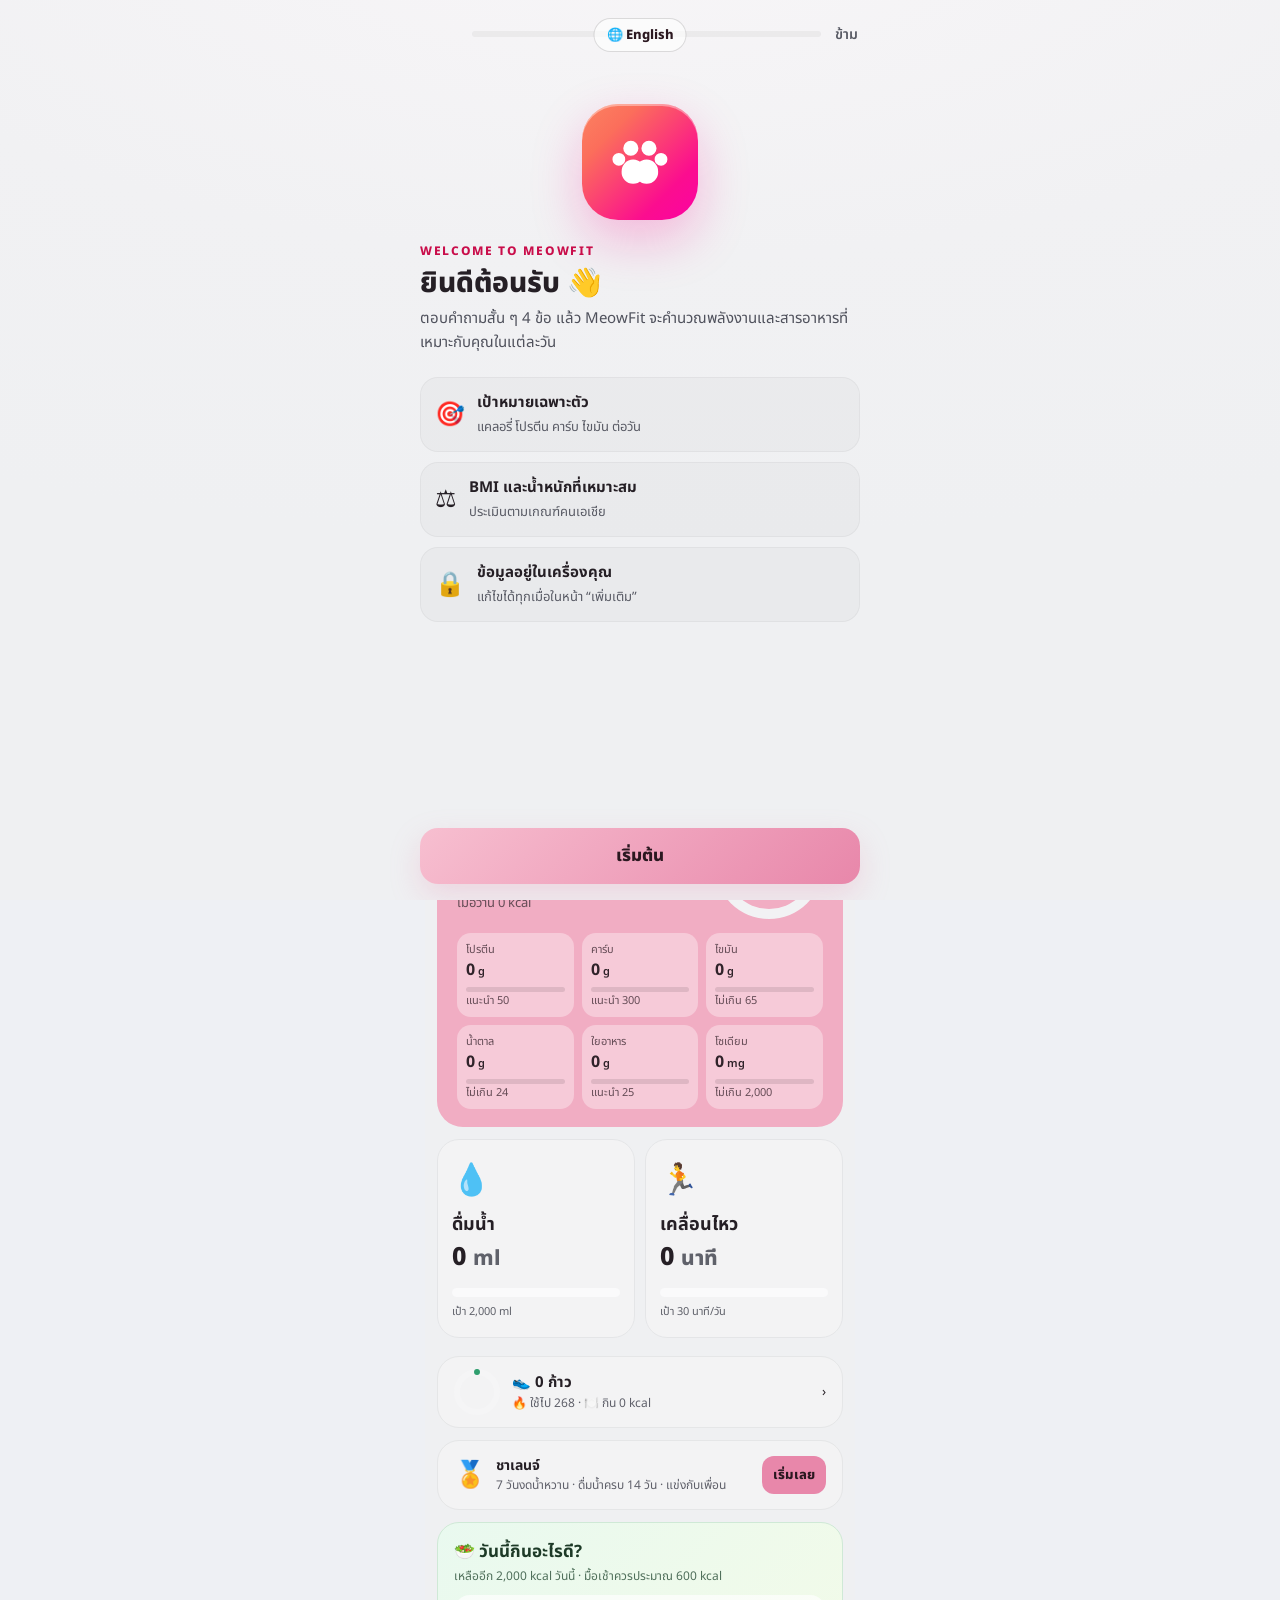
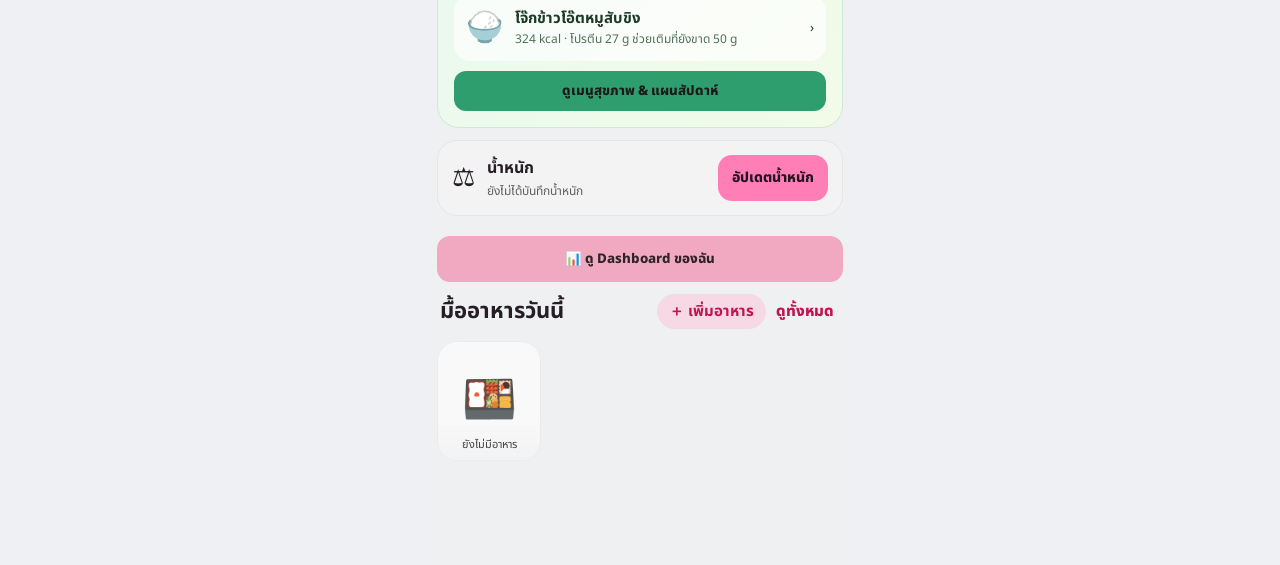
==== commit a35f74f4: "Mood and hunger after meals, weekly eating insights, and the cat's daily quests - After any meal is " ====
--- a/FoodWell_v89_Android_UI_Polish/android/app/src/main/assets/index.html
+++ b/FoodWell_v89_Android_UI_Polish/android/app/src/main/assets/index.html
@@ -446,6 +446,10 @@
 <section id="weightPlan" class="page">
 <div class="page-title"><div><p>WEIGHT PLAN</p><h1>📉 แผนลดน้ำหนัก</h1></div><button class="secondary-btn" type="button" data-go="home">หน้าหลัก</button></div>
 <div id="wpView"></div>
+</section>
+<section id="progress" class="page">
+<div class="page-title"><div><p>BODY PROGRESS</p><h1>📏 รอบเอว & รูปความเปลี่ยนแปลง</h1></div><button class="secondary-btn" type="button" data-go="home">หน้าหลัก</button></div>
+<div id="pgView"></div>
 </section>
 <section id="recipes" class="page">
 <div class="page-title"><div><p>MY RECIPES</p><h1>🍳 เมนูทำเอง</h1></div><button class="secondary-btn" type="button" data-go="food">กลับ</button></div>
@@ -1493,6 +1497,7 @@
 <!-- v102 Thai food database: type a name, pick a dish, nutrients fill in -->
 <script src="foods_th.js"></script>
 <script src="foods_more.js"></script>
+<script src="foods_stores.js"></script>
 <style>
 .fw-name-wrap{position:relative}
 .fw-sugg{position:absolute;left:0;right:0;top:100%;z-index:60;margin-top:4px;background:#1f2128;border:1px solid #34363f;border-radius:16px;box-shadow:0 16px 40px #0008;overflow:hidden;display:none;max-height:340px;overflow-y:auto}
@@ -2085,6 +2090,328 @@
   const ref=document.getElementById('rpCard')||document.querySelector('#food .food-repeat-card');if(!ref)return;
   const c=document.createElement('div');c.className='vt-card';c.id='vtCard';ref.before(c);draw()}
  init();if(!document.getElementById('vtCard'))setTimeout(init,500);
+})();
+</script>
+<!-- v133 Waist and weekly progress photos. Kept on this phone only: waist in localStorage (fw_waist_local), photos in
+ IndexedDB (meowfit_local/photos). Neither is part of the synced data (s), the backup file or Android's cloud backup. -->
+<style>
+.pg-card{margin:0 0 12px;padding:16px;border-radius:22px;background:var(--panel);border:1px solid var(--line)}
+.pg-card h3{margin:0 0 4px;font-size:17px}.pg-sub{font-size:12px;color:var(--muted);margin:0 0 10px}
+.pg-row{display:flex;gap:8px}.pg-row input{flex:1;min-width:0;border-radius:12px;border:1px solid var(--line);background:var(--panel2);color:var(--text);padding:11px 12px;font:16px inherit;font-family:inherit}
+.pg-btn{border:0;border-radius:12px;padding:11px 14px;font-weight:800;font-size:14px;font-family:inherit;background:linear-gradient(135deg,#f7bfd0,#e887aa);color:#2b1820}
+.pg-btn.alt{background:var(--panel2);color:var(--text);border:1px solid var(--line)}
+.pg-big{width:100%;padding:14px;font-size:15px}
+.pg-stats{display:grid;grid-template-columns:repeat(3,1fr);gap:8px;margin-top:12px}
+.pg-stat{padding:10px;border-radius:14px;background:var(--panel2);text-align:center}.pg-stat b{display:block;font-size:18px}.pg-stat small{font-size:11px;color:var(--muted)}
+.pg-spark{width:100%;height:70px;margin-top:10px}
+.pg-due{margin:0 0 10px;padding:10px 12px;border-radius:14px;background:#f4c76b26;color:#b7791f;font-size:13px;font-weight:700}
+.pg-due.ok{background:#2f9e6e1f;color:#2f9e6e}
+.pg-cmp{display:grid;grid-template-columns:1fr 1fr;gap:8px;margin-top:10px}
+.pg-cmp figure{margin:0}.pg-cmp img{width:100%;aspect-ratio:3/4;object-fit:cover;border-radius:14px;background:var(--panel2)}
+.pg-cmp figcaption{font-size:12px;color:var(--muted);text-align:center;margin-top:4px}
+.pg-cmp select{width:100%;margin-bottom:6px;border-radius:10px;border:1px solid var(--line);background:var(--panel2);color:var(--text);padding:8px;font-family:inherit}
+.pg-diff{margin-top:8px;text-align:center;font-weight:800;font-size:14px}
+.pg-grid{display:grid;grid-template-columns:repeat(4,1fr);gap:6px;margin-top:10px}
+.pg-th{position:relative}.pg-th img{width:100%;aspect-ratio:3/4;object-fit:cover;border-radius:10px;display:block}
+.pg-th small{position:absolute;left:4px;bottom:4px;font-size:10px;background:#0009;color:#fff;border-radius:6px;padding:1px 5px}
+.pg-th button{position:absolute;right:3px;top:3px;border:0;border-radius:8px;background:#0008;color:#fff;font-size:12px;padding:2px 5px}
+.pg-note{font-size:11px;color:var(--muted);margin-top:10px;line-height:1.5}
+</style>
+<script>
+(function(){
+ const L=(th,en)=>window.fwL?fwL(th,en):th,WK='fw_waist_local',DAY=864e5;
+ const esc=t=>String(t??'').replace(/[&<>"']/g,c=>({'&':'&amp;','<':'&lt;','>':'&gt;','"':'&quot;',"'":'&#39;'}[c]));
+ const fmt=d=>new Date(d+'T12:00').toLocaleDateString('th-TH',{day:'numeric',month:'short',year:'2-digit'});
+ // Monday of the week, as YYYY-MM-DD
+ const weekOf=d=>{const x=new Date(d+'T12:00');x.setDate(x.getDate()-((x.getDay()+6)%7));return localDay(x)};
+ // ---- waist (small, localStorage) ----
+ function waist(){try{return JSON.parse(localStorage.getItem(WK)||'[]')}catch(e){return []}}
+ function saveWaist(a){try{localStorage.setItem(WK,JSON.stringify(a))}catch(e){toast(L('บันทึกไม่สำเร็จ · พื้นที่ในเครื่องเต็ม','Could not save · storage is full'))}}
+ const waistNear=d=>{const a=waist().filter(x=>x.d<=d);return a.length?a[a.length-1].cm:null};
+ // ---- photos (IndexedDB) ----
+ let dbp=null;
+ function db(){return dbp||(dbp=new Promise((ok,no)=>{if(!window.indexedDB)return no(new Error('no IndexedDB'));const r=indexedDB.open('meowfit_local',1);
+  r.onupgradeneeded=()=>{r.result.createObjectStore('photos',{keyPath:'id'})};r.onsuccess=()=>ok(r.result);r.onerror=()=>no(r.error)}))}
+ async function tx(mode,fn){const d=await db();return new Promise((ok,no)=>{const t=d.transaction('photos',mode),st=t.objectStore('photos');const r=fn(st);t.oncomplete=()=>ok(r&&r.result);t.onerror=()=>no(t.error)})}
+ // If this WebView can't open IndexedDB, keep (smaller) photos in localStorage instead: still on the phone only.
+ const LK='fw_progress_photos',lsGet=()=>{try{return JSON.parse(localStorage.getItem(LK)||'[]')}catch(e){return []}};
+ let useLS=false;
+ const store={
+  all:async()=>{if(!useLS)try{return (await tx('readonly',st=>st.getAll()))||[]}catch(e){useLS=true}return lsGet()},
+  put:async p=>{if(!useLS)try{return await tx('readwrite',st=>st.put(p))}catch(e){useLS=true}
+   p.img=await shrinkImage(p.img,600,.7);const a=lsGet().filter(x=>x.id!==p.id);a.push(p);localStorage.setItem(LK,JSON.stringify(a))},
+  del:async id=>{if(!useLS)try{return await tx('readwrite',st=>st.delete(id))}catch(e){useLS=true}
+   localStorage.setItem(LK,JSON.stringify(lsGet().filter(x=>x.id!==id)))}};
+ const allPhotos=async()=>(await store.all()).sort((a,b)=>a.d<b.d?-1:a.d>b.d?1:a.id-b.id);
+ let photos=[],fromId=null,toId=null;
+ async function load(){try{photos=await allPhotos()}catch(e){photos=[]}}
+ function spark(a){if(a.length<2)return '';const w=300,h=70,vs=a.map(x=>x.cm),mn=Math.min(...vs),mx=Math.max(...vs),r=(mx-mn)||1;
+  const pts=a.map((x,i)=>[i/(a.length-1)*w,h-6-(x.cm-mn)/r*(h-12)]);
+  return `<svg class="pg-spark" viewBox="0 0 ${w} ${h}" preserveAspectRatio="none"><polyline fill="none" stroke="#e887aa" stroke-width="3" stroke-linejoin="round" points="${pts.map(p=>p.map(v=>v.toFixed(1)).join(',')).join(' ')}"/>${pts.map(p=>`<circle cx="${p[0].toFixed(1)}" cy="${p[1].toFixed(1)}" r="3.5" fill="#e887aa"/>`).join('')}</svg>`}
+ function draw(){
+  const v=document.getElementById('pgView');if(!v)return;
+  const w=waist(),today=localDay(),last=w[w.length-1],first=w[0];
+  const thisWeek=photos.some(p=>weekOf(p.d)===weekOf(today));
+  let h=`<div class="pg-card"><h3>📏 ${L('รอบเอว','Waist')}</h3><div class="pg-sub">${L('วัดระดับสะดือ ตอนเช้าก่อนกินอาหาร จะเทียบได้แม่นที่สุด','Measure at the navel, in the morning before eating, for the fairest comparison')}</div>
+   <div class="pg-row"><input id="pgCm" type="number" inputmode="decimal" step="0.1" min="30" max="250" placeholder="${L('เช่น 82.5','e.g. 82.5')}" value="${last&&last.d===today?last.cm:''}"><span style="align-self:center;color:var(--muted)">cm</span><button type="button" class="pg-btn" id="pgSaveCm">${L('บันทึก','Save')}</button></div>`;
+  if(w.length){const ch=+(last.cm-first.cm).toFixed(1);
+   h+=`<div class="pg-stats"><div class="pg-stat"><b>${last.cm}</b><small>${L('ล่าสุด','Latest')} · ${fmt(last.d)}</small></div><div class="pg-stat"><b>${first.cm}</b><small>${L('เริ่มต้น','Start')} · ${fmt(first.d)}</small></div><div class="pg-stat"><b style="color:${ch<=0?'#2f9e6e':'#e8557a'}">${ch>0?'+':''}${ch}</b><small>cm ${L('เปลี่ยนไป','change')}</small></div></div>`+spark(w.slice(-20))}
+  h+='</div>';
+  h+=`<div class="pg-card"><h3>📸 ${L('รูปความเปลี่ยนแปลง','Progress photos')}</h3><div class="pg-sub">${L('ถ่ายสัปดาห์ละ 1 รูป ท่าเดิม ที่เดิม แสงเดิม แล้วเทียบก่อน–หลัง','One photo a week, same pose, place and light, then compare before and after')}</div>
+   <div class="pg-due${thisWeek?' ok':''}">${thisWeek?'✅ '+L('สัปดาห์นี้ถ่ายแล้ว','This week is done'):'📸 '+L('ยังไม่ได้ถ่ายรูปของสัปดาห์นี้','No photo for this week yet')}</div>
+   <button type="button" class="pg-btn pg-big" id="pgShot">📷 ${L('ถ่าย / เลือกรูปของวันนี้','Take / pick today’s photo')}</button>
+   <input type="file" id="pgFile" accept="image/*" style="display:none">`;
+  if(photos.length>=2){
+   const a=photos.find(p=>p.id===fromId)||photos[0],b=photos.find(p=>p.id===toId)||photos[photos.length-1];
+   const opt=sel=>photos.map(p=>`<option value="${p.id}"${p.id===sel.id?' selected':''}>${fmt(p.d)}</option>`).join('');
+   const days=Math.round((new Date(b.d)-new Date(a.d))/DAY),wa=a.waist??waistNear(a.d),wb=b.waist??waistNear(b.d);
+   h+=`<div class="pg-cmp"><figure><select id="pgFrom">${opt(a)}</select><img src="${a.img}" alt=""><figcaption>${L('ก่อน','Before')} · ${fmt(a.d)}${wa?` · ${wa} cm`:''}</figcaption></figure>
+    <figure><select id="pgTo">${opt(b)}</select><img src="${b.img}" alt=""><figcaption>${L('หลัง','After')} · ${fmt(b.d)}${wb?` · ${wb} cm`:''}</figcaption></figure></div>
+    <div class="pg-diff">${L(`ห่างกัน ${days} วัน`,`${days} days apart`)}${wa&&wb?` · ${L('รอบเอว','waist')} ${wb-wa>0?'+':''}${(wb-wa).toFixed(1)} cm`:''}</div>`}
+  if(photos.length)h+=`<div class="pg-grid">${photos.slice().reverse().map(p=>`<div class="pg-th"><img src="${p.img}" alt=""><small>${fmt(p.d)}</small><button type="button" data-del="${p.id}" aria-label="${L('ลบ','Delete')}">✕</button></div>`).join('')}</div>`;
+  h+=`<div class="pg-note">🔒 ${L('รูปและรอบเอวเก็บไว้ในมือถือเครื่องนี้เท่านั้น ไม่ซิงก์ ไม่ส่งขึ้นคลาวด์ และไม่รวมในไฟล์สำรองข้อมูล ถ้าถอนการติดตั้งแอปหรือล้างข้อมูลแอป รูปจะหายไปด้วย','Photos and waist stay on this phone only: never synced, uploaded or put in backup files. Uninstalling the app or clearing its data deletes them.')}</div></div>`;
+  v.innerHTML=h;
+  v.querySelector('#pgSaveCm').onclick=()=>{const cm=Math.round(Number(v.querySelector('#pgCm').value)*10)/10;
+   if(!(cm>=30&&cm<=250)){toast(L('ใส่รอบเอวเป็นเซนติเมตร (30–250)','Enter your waist in cm (30–250)'));return}
+   const a=waist().filter(x=>x.d!==today);a.push({d:today,cm});a.sort((x,y)=>x.d<y.d?-1:1);saveWaist(a);draw();toast(L(`บันทึกรอบเอว ${cm} cm ✅`,`Waist ${cm} cm saved ✅`))};
+  const file=v.querySelector('#pgFile');v.querySelector('#pgShot').onclick=()=>file.click();
+  file.onchange=()=>{const f=file.files[0];if(!f)return;const r=new FileReader();r.onload=async()=>{
+   try{const img=await shrinkImage(r.result,900,.8);const p={id:Date.now(),d:today,img,waist:waistNear(today)};
+    await store.put(p);await load();toId=null;draw();toast(L('เก็บรูปแล้ว 📸','Photo saved 📸'))}
+   catch(e){toast(L('เก็บรูปไม่สำเร็จ: ','Could not save the photo: ')+e.message)}};r.readAsDataURL(f);file.value=''};
+  const fs=v.querySelector('#pgFrom'),ts=v.querySelector('#pgTo');
+  if(fs)fs.onchange=()=>{fromId=Number(fs.value);draw()};if(ts)ts.onchange=()=>{toId=Number(ts.value);draw()};
+  v.querySelectorAll('[data-del]').forEach(b=>b.onclick=async()=>{if(!confirm(L('ลบรูปนี้?','Delete this photo?')))return;
+   const id=Number(b.dataset.del);await store.del(id);if(fromId===id)fromId=null;if(toId===id)toId=null;await load();draw()});
+ }
+ const og=window.go;if(og)window.go=function(p){og(p);if(p==='progress'){load().then(draw);window.scrollTo({top:0})}};
+ // entry points next to the weight-plan buttons (Dashboard and the body card on the More page)
+ const entry=()=>{const b=document.createElement('button');b.type='button';b.className='wp-entry';
+  b.innerHTML='<span class="ic">📏</span><span><b>'+L('รอบเอว & รูปก่อน–หลัง','Waist & before/after photos')+'</b><small>'+L('ถ่ายรูปทุกสัปดาห์ เก็บในเครื่องเท่านั้น','A photo a week, kept on this phone only')+'</small></span><em>›</em>';b.onclick=()=>go('progress');return b};
+ function place(){document.querySelectorAll('.wp-entry:not(.pg-entry)').forEach(w=>{if(!w.nextElementSibling||!w.nextElementSibling.matches('.pg-entry')){const e=entry();e.classList.add('pg-entry');w.after(e)}})}
+ place();setTimeout(place,800);
+ window.fwOpenProgress=()=>go('progress');
+})();
+</script>
+<!-- v134 Convenience stores and chains (foods_stores.js): browse 7-Eleven, coffee / bubble tea and fast food,
+ log an item in one tap. The same items also come up in the food-name search. -->
+<style>
+.st7-card{margin:0 0 12px;padding:16px;border-radius:22px;background:var(--panel);border:1px solid var(--line)}
+.st7-card h3{margin:0;font-size:17px}.st7-sub{font-size:12px;color:var(--muted);margin:2px 0 10px}
+.st7-chips{display:flex;gap:6px;overflow-x:auto;scrollbar-width:none;padding-bottom:4px}.st7-chips::-webkit-scrollbar{display:none}
+.st7-chips button{flex:none;border:1px solid var(--line);background:var(--panel2);color:var(--text);border-radius:999px;padding:7px 12px;font-family:inherit;font-size:13px;font-weight:700}
+.st7-chips button.on{background:#2f9e6e;border-color:#2f9e6e;color:#fff}
+.st7-q{width:100%;box-sizing:border-box;margin-top:8px;border-radius:12px;border:1px solid var(--line);background:var(--panel2);color:var(--text);padding:10px 12px;font:14px inherit;font-family:inherit}
+.st7-row{display:flex;align-items:center;gap:10px;padding:10px 0;border-top:1px solid var(--line)}.st7-row:first-of-type{border-top:0}
+.st7-row .tx{flex:1;min-width:0}.st7-row b{display:block;font-size:14px;line-height:1.35}.st7-row small{display:block;color:var(--muted);font-size:12px}
+.st7-add{flex:none;border:0;border-radius:12px;min-width:44px;height:38px;font-weight:800;font-size:18px;background:linear-gradient(135deg,#f7bfd0,#e887aa);color:#2b1820}
+.st7-more{width:100%;margin-top:6px;border:1px dashed var(--line);background:none;color:var(--text);border-radius:12px;padding:9px;font-family:inherit;font-weight:700}
+.st7-note{font-size:11px;color:var(--muted);margin-top:8px}
+</style>
+<script>
+(function(){
+ const R=window.FW_STORE_FOODS;if(!R||!R.length)return;
+ const L=(th,en)=>window.fwL?fwL(th,en):th,EN=()=>(window.fwLang&&fwLang())==='en',EM=window.FW_FOODS_EN||{};
+ const nm=t=>EN()&&EM[t]?EM[t]:t;
+ const esc=t=>String(t??'').replace(/[&<>"']/g,c=>({'&':'&amp;','<':'&lt;','>':'&gt;','"':'&quot;',"'":'&#39;'}[c]));
+ const norm=t=>String(t||'').toLowerCase().replace(/[\s\-()·.,/]/g,'');
+ const mealAt=d=>{const h=d.getHours()+d.getMinutes()/60;return h<10.5?'เช้า':h<15?'กลางวัน':h<21?'เย็น':'ของว่าง'};
+ const CATS=[...new Set(R.map(r=>r[1]))],SHOW=5;
+ let cat=CATS[0],q='',all=false;
+ function list(){const qn=norm(q);
+  return R.filter(r=>qn?norm(r[0]+','+r[10]+','+(EM[r[0]]||'')).includes(qn):r[1]===cat)}
+ function log(r){const now=new Date(),id=Date.now();
+  s.foods.unshift({id,createdAt:id,name:r[0],meal:mealAt(now),kcal:r[2],protein:r[3],carbs:r[4],fat:r[5],sugar:r[6],fiber:r[7],sodium:r[8],
+   note:L('ค่าประมาณ · ','Estimate · ')+r[9],date:localDay(now),time:now.toLocaleTimeString('th-TH',{hour:'2-digit',minute:'2-digit'}),favorite:false});
+  save();toast(L(`บันทึก ${r[0]} · ${r[2]} kcal ✅`,`Logged ${nm(r[0])} · ${r[2]} kcal ✅`))}
+ function draw(){
+  const box=document.getElementById('st7Card');if(!box)return;
+  const a=list(),shown=all||q?a:a.slice(0,SHOW);
+  box.innerHTML=`<h3>🏪 ${L('ร้านสะดวกซื้อ & ร้านดัง','Convenience stores & chains')}</h3><div class="st7-sub">${L('แตะ + เพื่อบันทึกทันที','Tap + to log it right away')}</div>
+   <div class="st7-chips">${CATS.map(c=>`<button type="button" data-c="${esc(c)}" class="${!q&&c===cat?'on':''}">${c==='7-Eleven'?'🏪 ':c.startsWith('กาแฟ')?'☕ ':'🍔 '}${esc(nm(c))}</button>`).join('')}</div>
+   <input class="st7-q" id="st7Q" type="search" placeholder="${L('ค้นหา เช่น ข้าวกล่อง, ไข่มุก, KFC','Search e.g. rice box, boba, KFC')}" value="${esc(q)}">
+   <div id="st7List">${shown.map((r,i)=>`<div class="st7-row"><div class="tx"><b>${esc(nm(r[0]))}</b><small>${esc(r[9])} · ${r[2]} kcal · P ${r[3]} C ${r[4]} F ${r[5]}</small></div><button type="button" class="st7-add" data-i="${R.indexOf(r)}" aria-label="${L('บันทึก','Log')}">+</button></div>`).join('')||`<div class="st7-sub">${L('ไม่พบรายการ','Nothing found')}</div>`}</div>
+   ${!q&&a.length>SHOW?`<button type="button" class="st7-more" id="st7More">${all?L('▲ ย่อ','▲ Less'):L(`▼ ดูทั้งหมด (${a.length})`,`▼ Show all (${a.length})`)}</button>`:''}
+   <div class="st7-note">${L('ค่าโภชนาการเป็นค่าประมาณ ไม่ใช่ข้อมูลทางการของร้าน ถ้ามีฉลากบนกล่อง ใช้ตัวเลขบนฉลากจะแม่นกว่า','Nutrition values are estimates, not the shops’ official figures; a label on the pack is more accurate.')}</div>`;
+  box.querySelectorAll('[data-c]').forEach(b=>b.onclick=()=>{cat=b.dataset.c;q='';all=false;draw()});
+  box.querySelectorAll('[data-i]').forEach(b=>b.onclick=()=>log(R[b.dataset.i]));
+  const m=box.querySelector('#st7More');if(m)m.onclick=()=>{all=!all;draw()};
+  const qi=box.querySelector('#st7Q');qi.oninput=()=>{q=qi.value;const pos=qi.selectionStart;draw();const n=box.querySelector('#st7Q');n.focus();try{n.setSelectionRange(pos,pos)}catch(e){}};
+ }
+ function init(){if(document.getElementById('st7Card'))return;
+  const ref=document.getElementById('rpCard')||document.querySelector('#food .food-repeat-card');if(!ref)return;
+  const c=document.createElement('div');c.className='st7-card';c.id='st7Card';ref.before(c);draw()}
+ init();if(!document.getElementById('st7Card'))setTimeout(init,600);
+})();
+</script>
+<!-- v135 (1) Mood and hunger after eating: a small bar after a meal is logged asks 😊😐😫 and how hungry you were
+ (stored on the food as f.mood / f.hunger); a weekly card on the Dashboard spots patterns like sweets when stressed.
+ (2) The cat's daily quests on Home: 3 a day; finishing all of them earns a 🐾 paw, spent in the cat shop on
+ accessories worn by the Home cat or poses (animations). Progress lives in s.cat so it follows sync. -->
+<style>
+.md-bar{position:fixed;left:10px;right:10px;bottom:calc(84px + env(safe-area-inset-bottom));z-index:6900;max-width:540px;margin:0 auto;padding:12px 14px;border-radius:18px;background:var(--panel);color:var(--text);border:1px solid var(--line);box-shadow:0 10px 30px #0004;transform:translateY(140%);transition:transform .25s}
+.md-bar.show{transform:none}
+.md-bar b{display:block;font-size:13px;margin-bottom:6px}.md-bar .x{position:absolute;right:8px;top:6px;border:0;background:none;color:var(--muted);font-size:16px}
+.md-opts{display:flex;gap:6px;margin-bottom:8px}.md-opts:last-child{margin-bottom:0}
+.md-opts button{flex:1;border:1px solid var(--line);background:var(--panel2);color:var(--text);border-radius:12px;padding:8px 4px;font-family:inherit;font-size:13px;line-height:1.25}
+.md-opts button.on{border-color:#e887aa;background:#e887aa26;font-weight:800}
+.md-opts button span{display:block;font-size:20px}
+.mi-card,.cq-card{margin:0 0 12px;padding:16px;border-radius:22px;background:var(--panel);border:1px solid var(--line)}
+.mi-card h3,.cq-card h3{margin:0;font-size:17px}.mi-sub,.cq-sub{font-size:12px;color:var(--muted);margin:2px 0 10px}
+.mi-bars{display:flex;gap:8px}.mi-bars div{flex:1;text-align:center;padding:8px 4px;border-radius:14px;background:var(--panel2)}.mi-bars b{display:block;font-size:18px}.mi-bars small{font-size:11px;color:var(--muted)}
+.mi-tip{margin-top:8px;padding:10px 12px;border-radius:14px;background:#f4c76b22;font-size:13px;line-height:1.5}.mi-tip.good{background:#2f9e6e1c}
+.cq-head{display:flex;align-items:center;gap:8px}.cq-head h3{flex:1}.cq-paws{font-weight:800;font-size:14px;padding:4px 10px;border-radius:999px;background:#f4c76b2e;color:#b7791f}
+.cq-row{display:flex;align-items:center;gap:10px;padding:9px 0;border-top:1px solid var(--line)}.cq-row:first-of-type{border-top:0}
+.cq-row .ic{font-size:22px;width:28px;text-align:center}.cq-row .tx{flex:1;min-width:0}.cq-row b{display:block;font-size:14px}.cq-row small{display:block;color:var(--muted);font-size:12px}
+.cq-bar{height:6px;border-radius:9px;background:var(--panel2);margin-top:5px;overflow:hidden}.cq-bar i{display:block;height:100%;border-radius:9px;background:linear-gradient(90deg,#f7bfd0,#e887aa)}
+.cq-row.done b{text-decoration:line-through;opacity:.7}.cq-row .ok{font-size:18px}
+.cq-shopbtn{width:100%;margin-top:10px;border:0;border-radius:14px;padding:11px;font-weight:800;font-family:inherit;background:linear-gradient(135deg,#bcd7f5,#b49cf0);color:#1d1b2b}
+.cq-shop{position:fixed;inset:0;z-index:6500;background:#0007;display:none;align-items:flex-end;justify-content:center}.cq-shop.show{display:flex}
+.cq-shop .box{width:100%;max-width:560px;max-height:84vh;overflow-y:auto;background:var(--panel);color:var(--text);border-radius:24px 24px 0 0;padding:16px 16px calc(16px + env(safe-area-inset-bottom))}
+.cq-grid{display:grid;grid-template-columns:repeat(3,1fr);gap:8px;margin-top:10px}
+.cq-item{border:1px solid var(--line);background:var(--panel2);color:var(--text);border-radius:16px;padding:10px 6px;text-align:center;font-family:inherit}
+.cq-item .e{font-size:30px;display:block}.cq-item b{display:block;font-size:12px;margin-top:2px}.cq-item small{font-size:11px;color:var(--muted)}
+.cq-item.wear{border-color:#2f9e6e;background:#2f9e6e1c}.cq-item.lock{opacity:.55}
+#home .welcome .cat{position:relative}
+.cat-acc{position:absolute;pointer-events:none;line-height:1}
+.cat-acc.head{left:50%;top:-38%;transform:translateX(-50%);font-size:.55em}
+.cat-acc.face{left:50%;top:22%;transform:translateX(-50%);font-size:.42em}
+.cat-acc.neck{left:50%;top:62%;transform:translateX(-50%);font-size:.45em}
+.cat-acc.side{right:-30%;top:-5%;font-size:.42em}
+#home .welcome .cat.pose-dance{animation:catDance 1.1s ease-in-out infinite!important}
+#home .welcome .cat.pose-spin{animation:catSpin 2.4s linear infinite!important}
+#home .welcome .cat.pose-bounce{animation:catBounce .9s ease-in-out infinite!important}
+@keyframes catDance{0%,100%{transform:rotate(-10deg)}50%{transform:rotate(10deg) translateY(-4px)}}
+@keyframes catSpin{to{transform:rotate(360deg)}}
+@keyframes catBounce{0%,100%{transform:translateY(0)}50%{transform:translateY(-14px)}}
+</style>
+<script>
+(function(){
+ const L=(th,en)=>window.fwL?fwL(th,en):th;
+ const esc=t=>String(t??'').replace(/[&<>"']/g,c=>({'&':'&amp;','<':'&lt;','>':'&gt;','"':'&quot;',"'":'&#39;'}[c]));
+ const today=()=>localDay();
+ // ================= (1) mood & hunger =================
+ const MOODS=[['good','😊',L('สบายใจ','Happy')],['ok','😐',L('เฉย ๆ','Okay')],['bad','😫',L('เครียด/เหนื่อย','Stressed')]];
+ const HUNGER=[['low','🙂',L('ไม่หิว','Not hungry')],['mid','😋',L('หิวพอดี','Hungry')],['high','🤤',L('หิวมาก','Starving')]];
+ let lastTop=null,pending=[],hideT=0;
+ const bar=document.createElement('div');bar.className='md-bar';bar.id='mdBar';document.body.appendChild(bar);
+ function close(){bar.classList.remove('show');pending=[]}
+ function drawBar(){
+  const f=s.foods.find(x=>x.id===pending[0]);if(!f){close();return}
+  const opt=(list,key)=>list.map(([v,e,t])=>`<button type="button" data-${key}="${v}" class="${f[key]===v?'on':''}"><span>${e}</span>${esc(t)}</button>`).join('');
+  bar.innerHTML=`<button type="button" class="x" aria-label="close">✕</button><b>${L('กินแล้วรู้สึกยังไง?','How do you feel after eating?')} · ${esc(f.name.slice(0,28))}${pending.length>1?` +${pending.length-1}`:''}</b>
+   <div class="md-opts">${opt(MOODS,'mood')}</div><b>${L('ก่อนกินหิวแค่ไหน?','How hungry were you before?')}</b><div class="md-opts">${opt(HUNGER,'hunger')}</div>`;
+  bar.querySelector('.x').onclick=close;
+  bar.querySelectorAll('button[data-mood],button[data-hunger]').forEach(b=>b.onclick=()=>{
+   const k=b.dataset.mood?'mood':'hunger',v=b.dataset.mood||b.dataset.hunger;
+   pending.forEach(id=>{const x=s.foods.find(y=>y.id===id);if(x)x[k]=v});
+   const done=pending.every(id=>{const x=s.foods.find(y=>y.id===id);return !x||(x.mood&&x.hunger)});
+   save();if(done){toast(L('จดไว้แล้ว ขอบคุณนะ 🐾','Noted, thanks 🐾'));close()}else{drawBar();arm()}});
+ }
+ function arm(){clearTimeout(hideT);hideT=setTimeout(close,15000)}
+ // new foods logged just now (by any form, voice, store card, repeat meals …) without a mood yet
+ function watchNew(){
+  const top=s.foods[0]&&s.foods[0].id;
+  if(lastTop===null){lastTop=top;return}
+  if(top===lastTop)return;
+  const fresh=[];for(const f of s.foods){if(f.id===lastTop)break;if(!f.mood&&Date.now()-Number(f.createdAt||f.id)<60000)fresh.push(f.id)}
+  lastTop=top;if(!fresh.length)return;
+  pending=fresh;drawBar();bar.classList.add('show');arm();
+ }
+ // weekly insight card (Dashboard)
+ const SWEET=/หวาน|เค้ก|ไอศกรีม|ไอติม|โดนัท|ช็อก|ขนม|ชานม|ไข่มุก|ชาเย็น|ชาไทย|โกโก้|น้ำอัดลม|โค้ก|เป๊ปซี่|ลูกอม|คุกกี้|บิงซู|ฟราปเป้|มอคค่า|cake|donut|ice cream|chocolate|boba/i;
+ const sweet=f=>Number(f.sugar||0)>=15||SWEET.test(f.name||'');
+ const hourOf=f=>{const d=new Date(Number(f.createdAt||f.id));return d.getHours()};
+ function insights(){
+  const since=new Date();since.setDate(since.getDate()-6);const from=localDay(since);
+  const a=s.foods.filter(f=>foodDay(f)>=from&&(f.mood||f.hunger));
+  const cnt=k=>a.filter(f=>f.mood===k).length;
+  const tips=[];
+  if(a.length>=5){
+   const bad=a.filter(f=>f.mood==='bad'),bs=bad.filter(sweet).length,allS=a.filter(sweet).length;
+   if(bad.length>=3&&bs>=2&&bs/bad.length>=allS/a.length+.15)tips.push(['',L(`🍰 กินของหวานตอนเครียดบ่อย (${bs} จาก ${bad.length} มื้อที่เครียด) ลองพักสั้น ๆ เดินเล่น หรือดื่มน้ำเย็นก่อนนะ`,`🍰 Sweets often come with stress (${bs} of ${bad.length} stressed meals). Try a short walk or a glass of water first`)]);
+   const low=a.filter(f=>f.hunger==='low').length;
+   if(low>=3)tips.push(['',L(`🙂 กินตอนไม่หิว ${low} ครั้ง ลองถามตัวเองก่อนกินว่าหิวจริงหรือแค่อยากกิน`,`🙂 Ate when not hungry ${low} times. Before eating, ask: hungry, or just craving?`)]);
+   const high=a.filter(f=>f.hunger==='high').length;
+   if(high>=3)tips.push(['',L(`🤤 หิวมากก่อนมื้อ ${high} ครั้ง ลองเพิ่มของว่างโปรตีน เช่น ไข่ต้ม นม หรือถั่ว ระหว่างมื้อ จะได้ไม่กินเยอะเกิน`,`🤤 Starving before ${high} meals. A protein snack between meals (egg, milk, nuts) helps avoid overeating`)]);
+   const late=bad.filter(f=>hourOf(f)>=21).length;
+   if(late>=2)tips.push(['',L(`🌙 มื้อดึกตอนเครียด ${late} ครั้ง ลองชาอุ่น ๆ หรือนอนเร็วขึ้นสักนิด`,`🌙 ${late} late-night meals when stressed. Try warm tea or an earlier night`)]);
+   const avg=x=>x.length?x.reduce((t,f)=>t+Number(f.kcal||0),0)/x.length:0,good=a.filter(f=>f.mood==='good');
+   if(bad.length>=2&&good.length>=2&&avg(bad)>avg(good)*1.25)tips.push(['',L(`📈 ตอนเครียดกินต่อมื้อมากกว่าตอนสบายใจ ~${Math.round(avg(bad)-avg(good))} kcal`,`📈 Stressed meals average ~${Math.round(avg(bad)-avg(good))} kcal more than happy ones`)]);
+   if(!tips.length&&cnt('good')>=a.length*.6)tips.push(['good',L('😊 สัปดาห์นี้กินแบบสบายใจเป็นส่วนใหญ่ เยี่ยมมาก!','😊 Mostly happy meals this week, great!')]);
+   if(!tips.length)tips.push(['good',L('ยังไม่เห็นรูปแบบที่น่าห่วง จดต่อไปเรื่อย ๆ นะ','No worrying pattern yet, keep noting')]);
+  }
+  return {n:a.length,good:cnt('good'),ok:cnt('ok'),bad:cnt('bad'),tips};
+ }
+ function drawInsight(){
+  let c=document.getElementById('miCard');
+  if(!c){const ref=document.querySelector('#dashboard .dashboard-hero');if(!ref)return;c=document.createElement('div');c.className='mi-card';c.id='miCard';
+   let after=ref;while(after.nextElementSibling&&after.nextElementSibling.classList.contains('wp-entry'))after=after.nextElementSibling;after.after(c)}
+  const r=insights();
+  c.innerHTML=`<h3>🧠 ${L('อารมณ์กับการกิน · 7 วัน','Mood & eating · 7 days')}</h3><div class="mi-sub">${L('จากที่จดหลังกินแต่ละมื้อ','From what you noted after meals')}</div>`
+   +(r.n?`<div class="mi-bars">${MOODS.map(([k,e,t])=>`<div><b>${e} ${r[k]}</b><small>${esc(t)}</small></div>`).join('')}</div>`:'')
+   +(r.n>=5?r.tips.map(([cl,t])=>`<div class="mi-tip ${cl}">${esc(t)}</div>`).join('')
+    :`<div class="mi-tip good">${L(`จดอารมณ์หลังกินอีก ${5-r.n} มื้อ แล้วจะเห็นสรุปของสัปดาห์ (หลังบันทึกอาหาร จะมีแถบเล็ก ๆ ถามด้านล่าง)`,`Note your mood after ${5-r.n} more meals to see the weekly summary (a small bar asks after you log food)`)}</div>`);
+ }
+ // ================= (2) the cat's daily quests =================
+ const cat=()=>(s.cat=s.cat||{paws:0,owned:[],wear:'',pose:'',done:{}});
+ const QUESTS={
+  water:{ic:'💧',t:()=>L('ดื่มน้ำครบเป้า','Drink your water goal'),v:()=>waterOn(today()),g:()=>waterGoal(),u:'ml'},
+  steps:{ic:'👣',t:()=>L('เดินครบ 6,000 ก้าว','Walk 6,000 steps'),v:()=>window.fwStepsOn?fwStepsOn(today()):0,g:()=>6000,u:L('ก้าว','steps')},
+  meals:{ic:'🍱',t:()=>L('บันทึกอาหารครบ 3 มื้อ','Log 3 meals'),v:()=>new Set(s.foods.filter(f=>foodDay(f)===today()&&['เช้า','กลางวัน','เย็น'].includes(f.meal)).map(f=>f.meal)).size,g:()=>3,u:L('มื้อ','meals')},
+  move:{ic:'🏃',t:()=>L('ขยับร่างกาย 20 นาที','Move for 20 minutes'),v:()=>todayMoveMin(),g:()=>20,u:L('นาที','min')},
+  mood:{ic:'😊',t:()=>L('จดอารมณ์หลังกิน 2 มื้อ','Note your mood after 2 meals'),v:()=>s.foods.filter(f=>foodDay(f)===today()&&f.mood).length,g:()=>2,u:L('มื้อ','meals')},
+  protein:{ic:'🥚',t:()=>L('กินโปรตีนครบ 60 g','Eat 60 g of protein'),v:()=>Math.round(s.foods.filter(f=>foodDay(f)===today()).reduce((t,f)=>t+Number(f.protein||0),0)),g:()=>60,u:'g'}};
+ const ROTATE=['steps','meals','move','mood','protein'];
+ // water every day + 2 others picked by the date, so every phone shows the same three
+ function todays(){const d=today(),n=[...d].reduce((a,c)=>a*31+c.charCodeAt(0)>>>0,7);const i=n%ROTATE.length;let j=(Math.floor(n/7))%ROTATE.length;if(j===i)j=(j+1)%ROTATE.length;return ['water',ROTATE[i],ROTATE[j]]}
+ const SHOP=[
+  ['bow','🎀',L('โบว์','Bow'),'head',2],['flower','🌸',L('ดอกไม้','Flower'),'side',2],['scarf','🧣',L('ผ้าพันคอ','Scarf'),'neck',3],
+  ['shades','🕶️',L('แว่นกันแดด','Sunglasses'),'face',4],['tophat','🎩',L('หมวกสูง','Top hat'),'head',5],['phones','🎧',L('หูฟัง','Headphones'),'head',6],
+  ['medal','🏅',L('เหรียญทอง','Gold medal'),'neck',8],['crown','👑',L('มงกุฎ','Crown'),'head',10],
+  ['bounce','⤴️',L('ท่ากระโดด','Bounce pose'),'pose',3],['dance','💃',L('ท่าเต้น','Dance pose'),'pose',6],['spin','🌀',L('ท่าหมุนตัว','Spin pose'),'pose',9]];
+ function dressCat(){const el=document.querySelector('#home .welcome .cat');if(!el)return;const c=cat();
+  el.querySelectorAll('.cat-acc').forEach(x=>x.remove());
+  const it=SHOP.find(x=>x[0]===c.wear);if(it){const a=document.createElement('span');a.className='cat-acc '+it[3];a.textContent=it[1];el.appendChild(a)}
+  el.classList.remove('pose-dance','pose-spin','pose-bounce');if(c.pose)el.classList.add('pose-'+c.pose)}
+ function award(){const c=cat(),d=today();if(c.done[d])return;
+  if(todays().every(k=>QUESTS[k].v()>=QUESTS[k].g())){c.done[d]=1;c.paws=(c.paws||0)+1;
+   const keys=Object.keys(c.done).sort();if(keys.length>60)keys.slice(0,keys.length-60).forEach(k=>delete c.done[k]);
+   save();toast(L('ทำภารกิจครบแล้ว! ได้ 🐾 1 อุ้งเท้า ไปแต่งตัวให้แมวกัน','All quests done! +1 🐾 paw, dress up your cat'));
+   const el=document.querySelector('#home .welcome .cat');if(el){el.classList.remove('fw-hop');void el.offsetWidth;el.classList.add('fw-hop')}}}
+ function drawQuests(){
+  let c=document.getElementById('cqCard');
+  if(!c){const w=document.querySelector('#home .welcome');if(!w)return;c=document.createElement('div');c.className='cq-card';c.id='cqCard';w.after(c)}
+  const k=todays(),cc=cat(),allDone=!!cc.done[today()];
+  c.innerHTML=`<div class="cq-head"><h3>🐾 ${L('ภารกิจของแมววันนี้','Cat’s quests today')}</h3><span class="cq-paws">🐾 ${cc.paws||0}</span></div>
+   <div class="cq-sub">${allDone?L('ครบทั้ง 3 ภารกิจแล้ว พรุ่งนี้มีภารกิจใหม่นะ ✨','All 3 done, new quests tomorrow ✨'):L('ทำครบ 3 อย่าง ได้ 🐾 1 อุ้งเท้า ไว้แลกของแต่งแมว','Finish all 3 to earn a 🐾 paw for cat outfits')}</div>`
+   +k.map(id=>{const q=QUESTS[id],v=q.v(),g=q.g(),ok=v>=g;
+    return `<div class="cq-row${ok?' done':''}"><span class="ic">${q.ic}</span><div class="tx"><b>${esc(q.t())}</b><small>${Math.min(v,g).toLocaleString()} / ${g.toLocaleString()} ${esc(q.u)}</small><div class="cq-bar"><i style="width:${Math.min(100,v/g*100)}%"></i></div></div><span class="ok">${ok?'✅':''}</span></div>`}).join('')
+   +`<button type="button" class="cq-shopbtn" id="cqShop">🎁 ${L('ร้านของแมว · แต่งตัว & ท่าทาง','Cat shop · outfits & poses')}</button>`;
+  c.querySelector('#cqShop').onclick=openShop;
+ }
+ const sheet=document.createElement('div');sheet.className='cq-shop';sheet.innerHTML='<div class="box"></div>';document.body.appendChild(sheet);
+ sheet.addEventListener('click',e=>{if(e.target===sheet)sheet.classList.remove('show')});
+ function openShop(){drawShop();sheet.classList.add('show')}
+ function drawShop(){const c=cat(),box=sheet.querySelector('.box');
+  box.innerHTML=`<div class="cq-head"><h3>🎁 ${L('ร้านของแมว','Cat shop')}</h3><span class="cq-paws">🐾 ${c.paws||0}</span><button type="button" class="rc-icon" id="cqX">✕</button></div>
+   <div class="cq-sub">${L('แตะเพื่อแลกด้วยอุ้งเท้า 🐾 ของที่มีแล้วแตะเพื่อใส่หรือถอด','Tap to buy with 🐾 paws; tap something you own to wear or remove it')}</div>
+   <div class="cq-grid">${SHOP.map(([id,e,t,slot,price])=>{const own=(c.owned||[]).includes(id),on=c.wear===id||c.pose===id;
+    return `<button type="button" class="cq-item${on?' wear':''}${!own&&(c.paws||0)<price?' lock':''}" data-id="${id}"><span class="e">${e}</span><b>${esc(t)}</b><small>${on?L('ใส่อยู่','Wearing'):own?L('มีแล้ว','Owned'):'🐾 '+price}</small></button>`}).join('')}</div>`;
+  box.querySelector('#cqX').onclick=()=>sheet.classList.remove('show');
+  box.querySelectorAll('[data-id]').forEach(b=>b.onclick=()=>{const it=SHOP.find(x=>x[0]===b.dataset.id),[id,e,t,slot,price]=it;
+   c.owned=c.owned||[];
+   if(!c.owned.includes(id)){if((c.paws||0)<price){toast(L(`ต้องใช้ 🐾 ${price} · มี ${c.paws||0}`,`Needs 🐾 ${price} · you have ${c.paws||0}`));return}
+    c.paws-=price;c.owned.push(id);toast(L(`ได้ ${t} แล้ว! ${e}`,`Got ${t}! ${e}`))}
+   if(slot==='pose')c.pose=c.pose===id?'':id;else c.wear=c.wear===id?'':id;
+   save();drawShop();dressCat();drawQuests()});
+ }
+ // ---- hooks ----
+ function tick(){try{watchNew()}catch(e){}try{award()}catch(e){}try{drawQuests();dressCat()}catch(e){}try{drawInsight()}catch(e){}}
+ const r0=window.render;if(typeof r0==='function')window.render=function(){const o=r0.apply(this,arguments);tick();return o};
+ tick();setTimeout(tick,1500);
+ document.addEventListener('visibilitychange',()=>{if(!document.hidden)tick()});
+ window.fwCat={quests:todays,cat};
 })();
 </script>
 <!-- v110 Home-made recipes: build from ingredients, per-serving nutrition, reuse from the food form -->
@@ -4554,7 +4881,7 @@
  function merge(json){let d={};try{d=JSON.parse(json||'{}')}catch(e){}s.stepsLog=s.stepsLog||{};let ch=false;
   for(const k in d){const v=Number(d[k])||0;if(v>(s.stepsLog[k]||0)){s.stepsLog[k]=v;ch=true}}return ch}
  const hcDay=d=>(s.hcDays||{})[d]||{};
- const stepsOn=d=>{const m=s.stepsManual&&s.stepsManual[d];return m!=null?Number(m):Math.max(Number((s.stepsLog||{})[d]||0),Number(hcDay(d).steps||0))};
+ const stepsOn=d=>{const m=s.stepsManual&&s.stepsManual[d];return m!=null?Number(m):Math.max(Number((s.stepsLog||{})[d]||0),Number(hcDay(d).steps||0))};window.fwStepsOn=stepsOn;
  const goal=()=>Number(s.stepGoal)||8000;
  const stride=()=>{const h=Number(s.profile&&s.profile.height);return h>=100?h*0.415/100:0.7};
  const stepKcal=n=>n*bodyWeight()*0.0005; // ~0.5 kcal per kg per 1,000 steps
